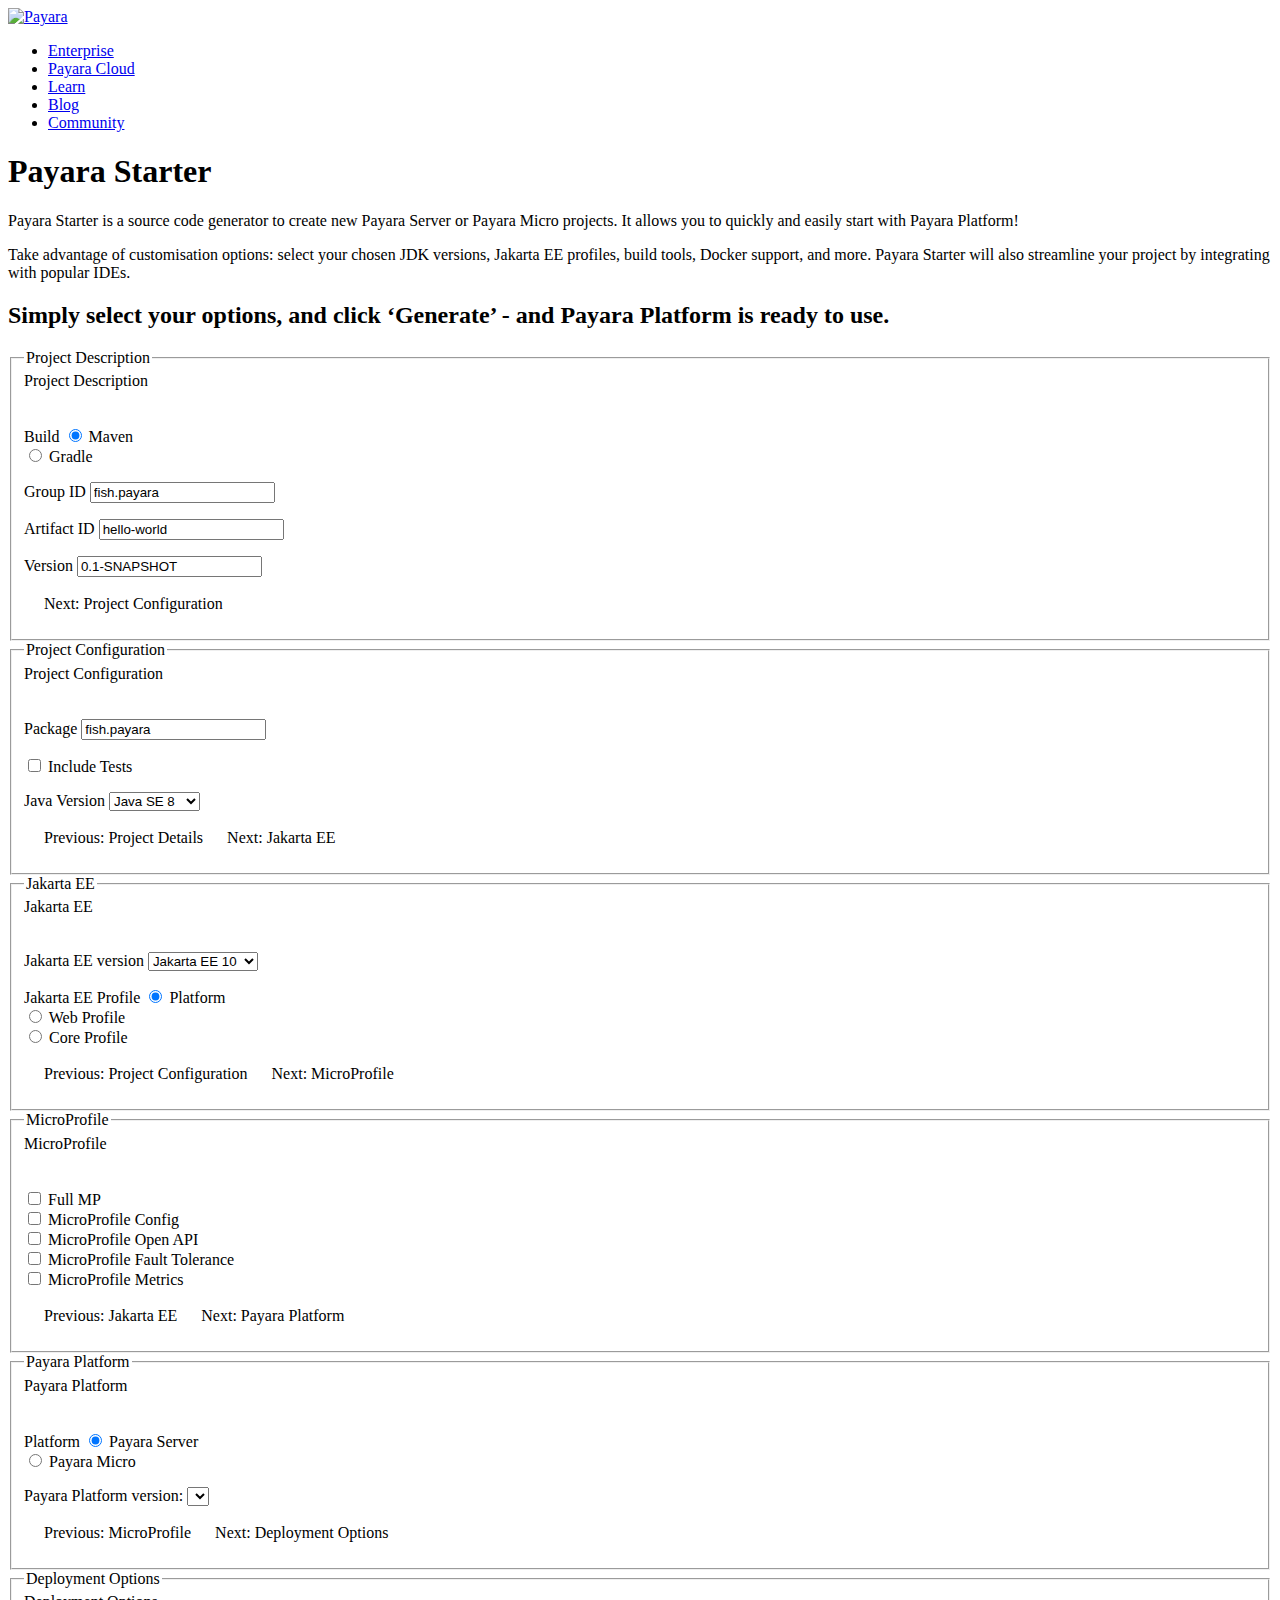
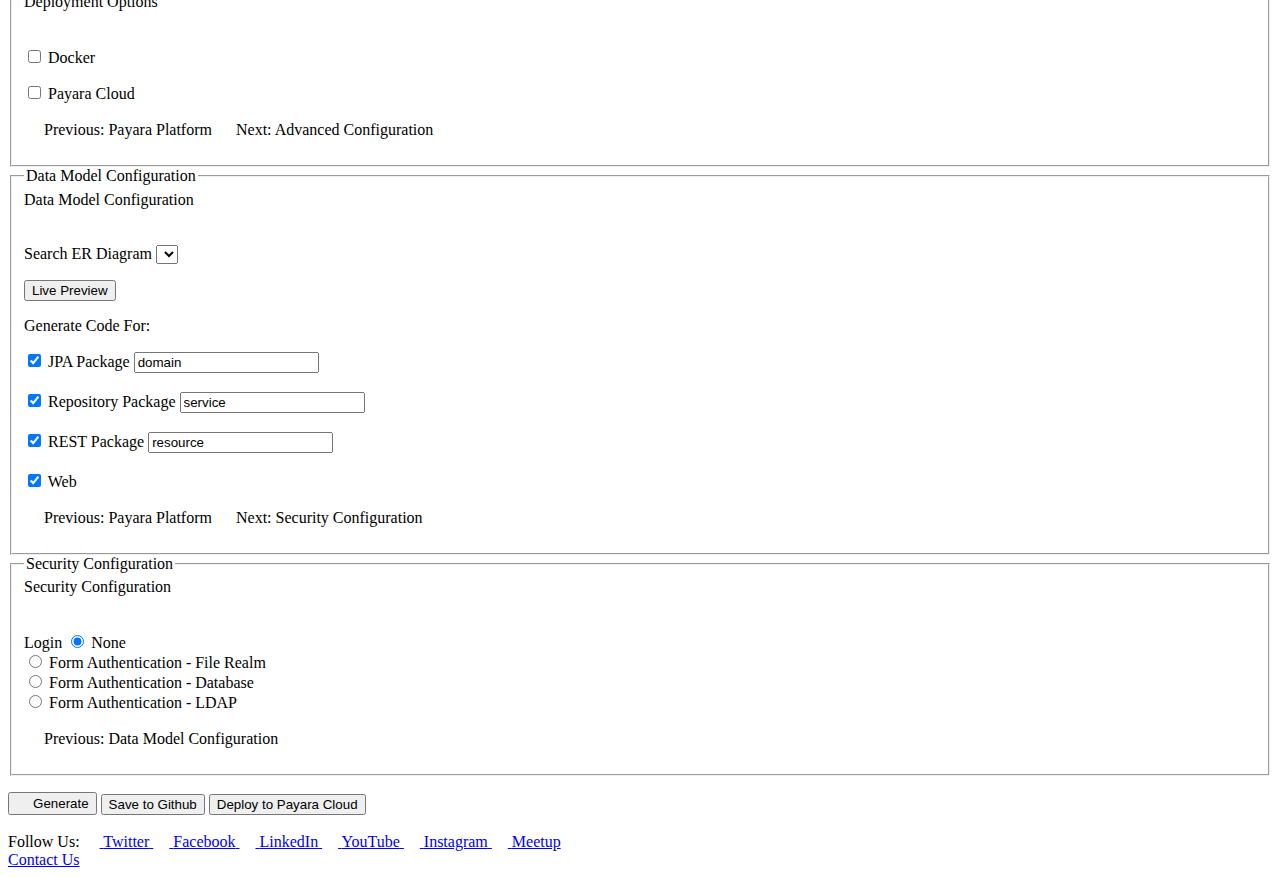
==== starter-ui/src/main/webapp/index.html @ 8e4f12ac "Merge branch 'master' of github.com:payara/ecosystem-starter into dependabot/maven/master/org.apache" ====
<!DOCTYPE html>
<!--
  Copyright (c) 2023 Payara Foundation and/or its affiliates. All rights reserved.
 
  The contents of this file are subject to the terms of either the GNU
  General Public License Version 2 only ("GPL") or the Common Development
  and Distribution License("CDDL") (collectively, the "License").  You
  may not use this file except in compliance with the License.  You can
  obtain a copy of the License at
  https://github.com/payara/Payara/blob/master/LICENSE.txt
  See the License for the specific
  language governing permissions and limitations under the License.
 
  When distributing the software, include this License Header Notice in each
  file and include the License file at glassfish/legal/LICENSE.txt.
 
  GPL Classpath Exception:
  The Payara Foundation designates this particular file as subject to the "Classpath"
  exception as provided by the Payara Foundation in the GPL Version 2 section of the License
  file that accompanied this code.
 
  Modifications:
  If applicable, add the following below the License Header, with the fields
  enclosed by brackets [] replaced by your own identifying information:
  "Portions Copyright [year] [name of copyright owner]"
 
  Contributor(s):
  If you wish your version of this file to be governed by only the CDDL or
  only the GPL Version 2, indicate your decision by adding "[Contributor]
  elects to include this software in this distribution under the [CDDL or GPL
  Version 2] license."  If you don't indicate a single choice of license, a
  recipient has the option to distribute your version of this file under
  either the CDDL, the GPL Version 2 or to extend the choice of license to
  its licensees as provided above.  However, if you add GPL Version 2 code
  and therefore, elected the GPL Version 2 license, then the option applies
  only if the new code is made subject to such option by the copyright
  holder.
-->
<html lang="en" class="no-js">
    <head>
        <meta charset="UTF-8">
        <meta name="viewport" content="width=device-width, initial-scale=1.0">
        <title>Generate Payara Application</title>
        <link rel="icon" href="favicon.ico" sizes="any">
        <link rel="icon" href="favicon.svg" type="image/svg+xml">
        <link rel="apple-touch-icon" href="apple-touch-icon.png">
        <link rel="manifest" href="manifest.webmanifest">
        <link rel="stylesheet" href="ui/css/payara.min.css">
        <link rel="stylesheet" href="ui-starter/styles.css" type="text/css" media="all">
        <link rel="preload" href="ui/fonts/ibm-plex-sans-v2-latin-regular.woff2" as="font">
        <link rel="stylesheet" href="https://cdnjs.cloudflare.com/ajax/libs/codemirror/5.63.1/codemirror.min.css">
        <script src="https://cdnjs.cloudflare.com/ajax/libs/codemirror/5.63.1/codemirror.min.js"></script>
        <script src="https://cdnjs.cloudflare.com/ajax/libs/codemirror/5.63.1/mode/javascript/javascript.min.js"></script>
        <script src="https://cdnjs.cloudflare.com/ajax/libs/codemirror/5.63.1/mode/xml/xml.min.js"></script>
        <script src="https://cdnjs.cloudflare.com/ajax/libs/codemirror/5.63.1/mode/css/css.min.js"></script>
        <script src="https://cdnjs.cloudflare.com/ajax/libs/codemirror/5.63.1/mode/htmlmixed/htmlmixed.min.js"></script>
        <script src="https://cdnjs.cloudflare.com/ajax/libs/codemirror/5.63.1/mode/mermaid/mermaid.min.js"></script>
        <link rel="stylesheet" href="https://cdnjs.cloudflare.com/ajax/libs/bootstrap-icons/1.8.1/font/bootstrap-icons.min.css">
        <script src="https://code.jquery.com/jquery-3.6.0.min.js"></script>
        <script src="//rawgithub.com/indrimuska/jquery-editable-select/master/dist/jquery-editable-select.min.js"></script>
        <link href="//rawgithub.com/indrimuska/jquery-editable-select/master/dist/jquery-editable-select.min.css" rel="stylesheet">
        <!-- Google Tag Manager -->
        <script>(function (w, d, s, l, i) {
                w[l] = w[l] || [];
                w[l].push({'gtm.start':
                            new Date().getTime(), event: 'gtm.js'});
                var f = d.getElementsByTagName(s)[0],
                        j = d.createElement(s), dl = l != 'dataLayer' ? '&l=' + l : '';
                j.async = true;
                j.src =
                        'https://www.googletagmanager.com/gtm.js?id=' + i + dl;
                f.parentNode.insertBefore(j, f);
            })(window, document, 'script', 'dataLayer', 'GTM-MGV5FR6D');</script>
        <!-- End Google Tag Manager -->

    </head>
    <body class="page page--sticky-header theme--light">

        <!-- Google Tag Manager (noscript) -->
        <noscript><iframe src="https://www.googletagmanager.com/ns.html?id=GTM-MGV5FR6D"
                          height="0" width="0" style="display:none;visibility:hidden"></iframe></noscript>
        <!-- End Google Tag Manager (noscript) -->

        <header class="page__header">
            <div class="cards card--no-pad js__main-menu">
                <div class="card--content-width">
                    <a href="/" class="logo">
                        <img src="ui/images/logo.svg" alt="Payara" class="logo__full">
                    </a>
                </div>
                <div class="card--content-width text-align--right">
                    <nav class="menu menu--horizontal">
                        <ul class="menu__group">

                            <li class="menu__item">
                                <a href="https://www.payara.fish/enterprise/" class="menu__content">
                                    <span class="menu__text">Enterprise</span>
                                </a>
                            </li>
                            <li class="menu__item">
                                <a href="https://www.payara.fish/products/payara-cloud/" class="menu__content">
                                    <span class="menu__text">Payara Cloud</span>
                                </a>
                            </li>
                            <li class="menu__item">
                                <a href="https://www.payara.fish/learn/resources/" class="menu__content">
                                    <span class="menu__text">Learn</span>
                                </a>
                            </li>
                            <li class="menu__item">
                                <a href="https://blog.payara.fish/" class="menu__content">
                                    <span class="menu__text">Blog</span>
                                </a>
                            </li>
                            <li class="menu__item">
                                <a href="https://www.payara.fish/about/community/" class="menu__content">
                                    <span class="menu__text">Community</span>
                                </a>
                            </li>
                        </ul>
                    </nav>
                </div>
            </div>
        </header>

        <div class="page__main">
            <main class="page__content">
                <div class="page__content-inner">

                    <div class="hero">
                        <div class="cards--max-width cards--max-width--medium">
                            <div>
                                <div class="cards card--no-pad">
                                    <div>
                                        <h1 class="h1">Payara Starter</h1>
                                        <p>Payara Starter is a source code generator to create new Payara Server or Payara Micro projects. It allows you to quickly and easily start with Payara Platform!</p>
                                        <p>Take advantage of customisation options: select your chosen JDK versions, Jakarta EE profiles, build tools, Docker support, and more. Payara Starter will also streamline your project by integrating with popular IDEs.</p>
                                        <h2>Simply select your options, and click &lsquo;Generate&rsquo; - and Payara Platform is ready to use.</h2>
                                    </div>
                                </div>
                            </div>
                        </div>
                    </div>

                    <div class="cards--max-width cards--max-width--medium">
                        <div>
                            <div class="cards">
                                <div>

                                    <form class="form form-steps form-steps--hide-previous-fields form-steps--clickable-legends" data-step-error="Please correct the errors in this step before moving forward." style="--scroll-margin-top: 1.6rem" id="appForm">

                                        <fieldset class="form-steps__step">
                                            <legend class="visually-hidden form-steps__title">Project Description</legend>
                                            <div class="legend h3 form-steps__title" aria-hidden="true">Project Description</div>
                                            <div class="form-steps__icon">
                                                <svg class="icon" width="1em" height="1em" viewBox="0 0 16 16" aria-hidden="true" focusable="false">
                                                <use href="ui/images/icons.svg#icon-tick" class="icon--tick"></use>
                                                <use href="ui/images/icons.svg#icon-dot" class="icon--dot"></use>
                                                <use href="ui/images/icons.svg#icon-dot_outline" class="icon--dot-outline"></use>
                                                </svg>
                                            </div>
                                            <div class="form-steps__fields">
                                                <div class="form-steps__inner">
                                                    <p class="form__row">
                                                        <span class="form__label">Build</span>
                                                        <input class="form__radbox" type="radio" name="build" id="maven" value="maven" checked>
                                                        <label class="form__radbox-label" for="maven">Maven</label>
                                                        <br>
                                                        <input class="form__radbox" type="radio" name="build" id="gradle" value="gradle">
                                                        <label class="form__radbox-label" for="gradle">Gradle</label>
                                                    </p>
                                                    <p class="form__row">
                                                        <label class="form__label" for="groupId">Group ID</label>
                                                        <input type="text" name="groupId" id="groupId" value="fish.payara" class="form__text">
                                                    </p>
                                                    <p class="form__row">
                                                        <label class="form__label" for="artifactId">Artifact ID</label>
                                                        <input type="text" name="artifactId" id="artifactId" value="hello-world" class="form__text">
                                                    </p>
                                                    <p class="form__row">
                                                        <label class="form__label" for="version">Version</label>
                                                        <input type="text" name="version" id="version" value="0.1-SNAPSHOT" class="form__text">
                                                    </p>
                                                    <p class="form__row form-steps__controls">
                                                        <a class="button button--ghost form__step__button">
                                                            <svg class="icon icon--270deg" width="1em" height="1em" viewBox="0 0 16 16" aria-hidden="true" focusable="false">
                                                            <use href="ui/images/icons.svg#icon-arrow"></use>
                                                            </svg>
                                                            <span class="button__text">Next<span class="visually-hidden">: Project Configuration</span></span>
                                                        </a>
                                                    </p>
                                                </div>
                                            </div>
                                        </fieldset>

                                        <fieldset class="form-steps__step">
                                            <legend class="visually-hidden form-steps__title">Project Configuration</legend>
                                            <div class="legend h3 form-steps__title" aria-hidden="true">Project Configuration</div>
                                            <div class="form-steps__icon">
                                                <svg class="icon" width="1em" height="1em" viewBox="0 0 16 16" aria-hidden="true" focusable="false">
                                                <use href="ui/images/icons.svg#icon-tick" class="icon--tick"></use>
                                                <use href="ui/images/icons.svg#icon-dot" class="icon--dot"></use>
                                                <use href="ui/images/icons.svg#icon-dot_outline" class="icon--dot-outline"></use>
                                                </svg>
                                            </div>
                                            <div class="form-steps__fields">
                                                <div class="form-steps__inner">
                                                    <p class="form__row">
                                                        <label class="form__label" for="package">Package</label>
                                                        <input type="text" name="package" id="package" value="fish.payara" class="form__text">
                                                    </p>
                                                    <p class="form__row">
                                                        <input class="form__radbox" type="checkbox" id="includeTests" name="includeTests" value="true">
                                                        <label class="form__radbox-label" for="includeTests">Include Tests</label>
                                                    </p>
                                                    <p class="form__row">
                                                        <label class="form__label" for="javaVersion">Java Version</label>
                                                        <select class="form__select" name="javaVersion" id="javaVersion"></select>
                                                    </p>
                                                    <p class="form__row form-steps__controls">
                                                        <a class="button button--ghost form__step__button-back">
                                                            <svg class="icon icon--90deg" width="1em" height="1em" viewBox="0 0 16 16" aria-hidden="true" focusable="false">
                                                            <use href="ui/images/icons.svg#icon-arrow"></use>
                                                            </svg>
                                                            <span class="button__text">Previous<span class="visually-hidden">: Project Details</span></span>
                                                        </a>
                                                        <a class="button button--ghost form__step__button">
                                                            <svg class="icon icon--270deg" width="1em" height="1em" viewBox="0 0 16 16" aria-hidden="true" focusable="false">
                                                            <use href="ui/images/icons.svg#icon-arrow"></use>
                                                            </svg>
                                                            <span class="button__text">Next<span class="visually-hidden">: Jakarta EE</span></span>
                                                        </a>
                                                    </p>
                                                </div>
                                            </div>
                                        </fieldset>

                                        <fieldset class="form-steps__step">
                                            <legend class="visually-hidden form-steps__title">Jakarta EE</legend>
                                            <div class="legend h3 form-steps__title" aria-hidden="true">Jakarta EE</div>
                                            <div class="form-steps__icon">
                                                <svg class="icon" width="1em" height="1em" viewBox="0 0 16 16" aria-hidden="true" focusable="false">
                                                <use href="ui/images/icons.svg#icon-tick" class="icon--tick"></use>
                                                <use href="ui/images/icons.svg#icon-dot" class="icon--dot"></use>
                                                <use href="ui/images/icons.svg#icon-dot_outline" class="icon--dot-outline"></use>
                                                </svg>
                                            </div>
                                            <div class="form-steps__fields">
                                                <div class="form-steps__inner">      
                                                    <p class="form__row">
                                                        <label class="form__label" for="jakartaEEVersion">Jakarta EE version</label>
                                                        <select class="form__select" name="jakartaEEVersion" id="jakartaEEVersion">
                                                        </select>
                                                    </p>
                                                    <p class="form__row">
                                                        <span class="form__label">Jakarta EE Profile</span>
                                                        <input class="form__radbox" type="radio" name="profile" id="full" value="full" checked>
                                                        <label class="form__radbox-label" for="full">Platform</label>
                                                        <br>
                                                        <input class="form__radbox" type="radio" name="profile" id="web" value="web">
                                                        <label class="form__radbox-label" for="web">Web Profile</label>
                                                        <br>
                                                        <input class="form__radbox" type="radio" name="profile" id="core" value="core">
                                                        <label class="form__radbox-label" for="core">Core Profile</label>
                                                    </p>
                                                    <p class="form__row form-steps__controls">
                                                        <a class="button button--ghost form__step__button-back">
                                                            <svg class="icon icon--90deg" width="1em" height="1em" viewBox="0 0 16 16" aria-hidden="true" focusable="false">
                                                            <use href="ui/images/icons.svg#icon-arrow"></use>
                                                            </svg>
                                                            <span class="button__text">Previous<span class="visually-hidden">: Project Configuration</span></span>
                                                        </a>
                                                        <a class="button button--ghost form__step__button">
                                                            <svg class="icon icon--270deg" width="1em" height="1em" viewBox="0 0 16 16" aria-hidden="true" focusable="false">
                                                            <use href="ui/images/icons.svg#icon-arrow"></use>
                                                            </svg>
                                                            <span class="button__text">Next<span class="visually-hidden">: MicroProfile</span></span>
                                                        </a>
                                                    </p>
                                                </div>
                                            </div>
                                        </fieldset>

                                        <fieldset class="form-steps__step">
                                            <legend class="visually-hidden form-steps__title">MicroProfile</legend>
                                            <div class="legend h3 form-steps__title" aria-hidden="true">MicroProfile</div>
                                            <div class="form-steps__icon">
                                                <svg class="icon" width="1em" height="1em" viewBox="0 0 16 16" aria-hidden="true" focusable="false">
                                                <use href="ui/images/icons.svg#icon-tick" class="icon--tick"></use>
                                                <use href="ui/images/icons.svg#icon-dot" class="icon--dot"></use>
                                                <use href="ui/images/icons.svg#icon-dot_outline" class="icon--dot-outline"></use>
                                                </svg>
                                            </div>
                                            <div class="form-steps__fields">
                                                <div class="form-steps__inner"> 
                                                    <p class="form__row">
                                                        <input class="form__radbox" type="checkbox" id="selectAllMP" name="selectAllMP" value="false">
                                                        <label class="form__radbox-label" for="selectAllMP">Full MP</label>
                                                        <br>
                                                        <input class="form__radbox" type="checkbox" id="mpConfig" name="mpConfig" value="false">
                                                        <label class="form__radbox-label" for="mpConfig">MicroProfile Config</label>
                                                        <br>
                                                        <input class="form__radbox" type="checkbox" id="mpOpenAPI" name="mpOpenAPI" value="false">
                                                        <label class="form__radbox-label" for="mpOpenAPI">MicroProfile Open API</label>
                                                        <br>
                                                        <input class="form__radbox" type="checkbox" id="mpFaultTolerance" name="mpFaultTolerance" value="false">
                                                        <label class="form__radbox-label" for="mpFaultTolerance">MicroProfile Fault Tolerance</label>
                                                        <br>
                                                        <input class="form__radbox" type="checkbox" id="mpMetrics" name="mpMetrics" value="false">
                                                        <label class="form__radbox-label" for="mpMetrics">MicroProfile Metrics</label>
                                                    </p>
                                                    <p class="form__row form-steps__controls">
                                                        <a class="button button--ghost form__step__button-back">
                                                            <svg class="icon icon--90deg" width="1em" height="1em" viewBox="0 0 16 16" aria-hidden="true" focusable="false">
                                                            <use href="ui/images/icons.svg#icon-arrow"></use>
                                                            </svg>
                                                            <span class="button__text">Previous<span class="visually-hidden">: Jakarta EE</span></span>
                                                        </a>
                                                        <a class="button button--ghost form__step__button">
                                                            <svg class="icon icon--270deg" width="1em" height="1em" viewBox="0 0 16 16" aria-hidden="true" focusable="false">
                                                            <use href="ui/images/icons.svg#icon-arrow"></use>
                                                            </svg>
                                                            <span class="button__text">Next<span class="visually-hidden">: Payara Platform</span></span>
                                                        </a>
                                                    </p>
                                                </div>
                                            </div>
                                        </fieldset>

                                        <fieldset class="form-steps__step">
                                            <legend class="visually-hidden form-steps__title">Payara Platform</legend>
                                            <div class="legend h3 form-steps__title" aria-hidden="true">Payara Platform</div>
                                            <div class="form-steps__icon">
                                                <svg class="icon" width="1em" height="1em" viewBox="0 0 16 16" aria-hidden="true" focusable="false">
                                                <use href="ui/images/icons.svg#icon-tick" class="icon--tick"></use>
                                                <use href="ui/images/icons.svg#icon-dot" class="icon--dot"></use>
                                                <use href="ui/images/icons.svg#icon-dot_outline" class="icon--dot-outline"></use>
                                                </svg>
                                            </div>
                                            <div class="form-steps__fields">
                                                <div class="form-steps__inner">
                                                    <p class="form__row">
                                                        <span class="form__label">Platform</span>
                                                        <input class="form__radbox" type="radio" name="platform" id="server" value="server" checked>
                                                        <label class="form__radbox-label" for="server">Payara Server</label>
                                                        <br>
                                                        <input class="form__radbox" type="radio" name="platform" id="micro" value="micro">
                                                        <label class="form__radbox-label" for="micro">Payara Micro</label>
                                                    </p>
                                                    <p class="form__row">
                                                        <label class="form__label" for="payaraVersion">Payara Platform version:</label>
                                                        <select class="form__select" name="payaraVersion" id="payaraVersion"></select>
                                                    </p>
                                                    <p class="form__row form-steps__controls">
                                                        <a class="button button--ghost form__step__button-back">
                                                            <svg class="icon icon--90deg" width="1em" height="1em" viewBox="0 0 16 16" aria-hidden="true" focusable="false">
                                                            <use href="ui/images/icons.svg#icon-arrow"></use>
                                                            </svg>
                                                            <span class="button__text">Previous<span class="visually-hidden">: MicroProfile</span></span>
                                                        </a>
                                                        <a class="button button--ghost form__step__button">
                                                            <svg class="icon icon--270deg" width="1em" height="1em" viewBox="0 0 16 16" aria-hidden="true" focusable="false">
                                                            <use href="ui/images/icons.svg#icon-arrow"></use>
                                                            </svg>
                                                            <span class="button__text">Next<span class="visually-hidden">: Deployment Options</span></span>
                                                        </a>
                                                    </p>
                                                </div>
                                            </div>
                                        </fieldset>

                                        <fieldset class="form-steps__step">
                                            <legend class="visually-hidden form-steps__title">Deployment Options</legend>
                                            <div class="legend h3 form-steps__title" aria-hidden="true">Deployment Options</div>
                                            <div class="form-steps__icon">
                                                <svg class="icon" width="1em" height="1em" viewBox="0 0 16 16" aria-hidden="true" focusable="false">
                                                <use href="ui/images/icons.svg#icon-tick" class="icon--tick"></use>
                                                <use href="ui/images/icons.svg#icon-dot" class="icon--dot"></use>
                                                <use href="ui/images/icons.svg#icon-dot_outline" class="icon--dot-outline"></use>
                                                </svg>
                                            </div>
                                            <div class="form-steps__fields">
                                                <div class="form-steps__inner">
                                                    <p class="form__row">
                                                        <input class="form__radbox" type="checkbox" id="docker" name="docker" value="false">
                                                        <label class="form__radbox-label" for="docker">Docker</label>
                                                    </p>
                                                    <p class="form__row">
                                                        <input class="form__radbox" type="checkbox" id="cloud" name="cloud" value="false">
                                                        <label class="form__radbox-label" for="cloud">Payara Cloud</label>
                                                    </p>
                                                    <p class="form__row form-steps__controls">
                                                        <a class="button button--ghost form__step__button-back">
                                                            <svg class="icon icon--90deg" width="1em" height="1em" viewBox="0 0 16 16" aria-hidden="true" focusable="false">
                                                            <use href="ui/images/icons.svg#icon-arrow"></use>
                                                            </svg>
                                                            <span class="button__text">Previous<span class="visually-hidden">: Payara Platform</span></span>
                                                        </a>
                                                        <a class="button button--ghost form__step__button">
                                                            <svg class="icon icon--270deg" width="1em" height="1em" viewBox="0 0 16 16" aria-hidden="true" focusable="false">
                                                            <use href="ui/images/icons.svg#icon-arrow"></use>
                                                            </svg>
                                                            <span class="button__text">Next<span class="visually-hidden">: Advanced Configuration</span></span>
                                                        </a>
                                                    </p>
                                                </div>
                                            </div>
                                        </fieldset>

                                        <fieldset class="form-steps__step">
                                            <legend class="visually-hidden form-steps__title">Data Model Configuration</legend>
                                            <div class="legend h3 form-steps__title" aria-hidden="true">Data Model Configuration</div>
                                            <div class="form-steps__icon">
                                                <svg class="icon" width="1em" height="1em" viewBox="0 0 16 16" aria-hidden="true" focusable="false">
                                                <use href="ui/images/icons.svg#icon-tick" class="icon--tick"></use>
                                                <use href="ui/images/icons.svg#icon-dot" class="icon--dot"></use>
                                                <use href="ui/images/icons.svg#icon-dot_outline" class="icon--dot-outline"></use>
                                                </svg>
                                            </div>
                                            <div class="form-steps__fields">
                                                <div class="form-steps__inner">
                                                    <p class="form__row">
                                                        <label class="form__label" for="mermaidErDiagramList">Search ER Diagram</label>
                                                        <select name="mermaidErDiagramList" id="mermaidErDiagramList" class="form__select" ></select>
                                                        <textarea id="erDiagram" name="erDiagram" hidden> </textarea>
                                                    </p>
                                                    <p class="form__row">
                                                        <button type="button" class="button button--ghost" onclick="openMermaidPreview()">
                                                            <span class="button__text">Live Preview</span>
                                                        </button>
                                                    </p>
                                                    <p class="form__row">
                                                        <span class="form__label">Generate Code For:</span>

                                                        <!-- JPA Checkbox and Textfield -->
                                                    <div>
                                                        <input class="form__radbox" type="checkbox" id="generateJpa" name="generateJpa" value="true" checked>
                                                        <label class="form__radbox-label" for="generateJpa">JPA</label>

                                                        <label class="form__label" for="jpaSubpackage">Package</label>
                                                        <input class="form__textfield" type="text" id="jpaSubpackage" name="jpaSubpackage" value="domain" placeholder="Subpackage for JPA">
                                                    </div>
                                                    </br>
                                                    <!-- Repository Checkbox and Textfield -->
                                                    <div>
                                                        <input class="form__radbox" type="checkbox" id="generateRepository" name="generateRepository" value="true" checked>
                                                        <label class="form__radbox-label" for="generateRepository">Repository</label>

                                                        <label class="form__label" for="repositorySubpackage">Package</label>
                                                        <input class="form__textfield" type="text" id="repositorySubpackage" name="repositorySubpackage" value="service" placeholder="Subpackage for Repository">
                                                    </div>
                                                    </br>
                                                    <!-- REST Checkbox and Textfield -->
                                                    <div>
                                                        <input class="form__radbox" type="checkbox" id="generateRest" name="generateRest" value="true" checked>
                                                        <label class="form__radbox-label" for="generateRest">REST</label>

                                                        <label class="form__label" for="restSubpackage">Package</label>
                                                        <input class="form__textfield" type="text" id="restSubpackage" name="restSubpackage" value="resource" placeholder="Subpackage for REST">
                                                    </div>
                                                    </br>
                                                    <!-- HTML Checkbox -->
                                                    <div>
                                                        <input class="form__radbox" type="checkbox" id="generateWeb" name="generateWeb" value="true" checked>
                                                        <label class="form__radbox-label" for="generateWeb">Web</label>
                                                    </div>
                                                    </p>

                                                    <p class="form__row form-steps__controls">
                                                        <a class="button button--ghost form__step__button-back">
                                                            <svg class="icon icon--90deg" width="1em" height="1em" viewBox="0 0 16 16" aria-hidden="true" focusable="false">
                                                            <use href="ui/images/icons.svg#icon-arrow"></use>
                                                            </svg>
                                                            <span class="button__text">Previous<span class="visually-hidden">: Payara Platform</span></span>
                                                        </a>
                                                        <a class="button button--ghost form__step__button">
                                                            <svg class="icon icon--270deg" width="1em" height="1em" viewBox="0 0 16 16" aria-hidden="true" focusable="false">
                                                            <use href="ui/images/icons.svg#icon-arrow"></use>
                                                            </svg>
                                                            <span class="button__text">Next<span class="visually-hidden">: Security Configuration</span></span>
                                                        </a>
                                                    </p>
                                                </div>
                                            </div>
                                        </fieldset>

                                        <fieldset class="form-steps__step">
                                            <legend class="visually-hidden form-steps__title">Security Configuration</legend>
                                            <div class="legend h3 form-steps__title" aria-hidden="true">Security Configuration</div>
                                            <div class="form-steps__icon">
                                                <svg class="icon" width="1em" height="1em" viewBox="0 0 16 16" aria-hidden="true" focusable="false">
                                                <use href="ui/images/icons.svg#icon-tick"></use>
                                                <use href="ui/images/icons.svg#icon-dot" class="icon--dot"></use>
                                                <use href="ui/images/icons.svg#icon-dot_outline" class="icon--dot-outline"></use>
                                                </svg>
                                            </div>
                                            <div class="form-steps__fields">
                                                <div class="form-steps__inner">
                                                    <p class="form__row">
                                                        <span class="form__label">Login</span>
                                                        <input class="form__radbox" type="radio" name="auth" id="noneAuth" value="none" checked>
                                                        <label class="form__radbox-label" for="noneAuth">None</label>
                                                        <br>
                                                        <input class="form__radbox" type="radio" name="auth" id="formAuthFileRealm" value="formAuthFileRealm">
                                                        <label class="form__radbox-label" for="formAuthFileRealm">Form Authentication - File Realm</label>
                                                        <br>
                                                        <input class="form__radbox" type="radio" name="auth" id="formAuthDB" value="formAuthDB">
                                                        <label class="form__radbox-label" for="formAuthDB">Form Authentication - Database</label>
                                                        <br>
                                                        <input class="form__radbox" type="radio" name="auth" id="formAuthLDAP" value="formAuthLDAP">
                                                        <label class="form__radbox-label" for="formAuthLDAP">Form Authentication - LDAP</label>
                                                    </p>
                                                    <p class="form__row form-steps__controls">
                                                        <a class="button button--ghost form__step__button-back">
                                                            <svg class="icon icon--90deg" width="1em" height="1em" viewBox="0 0 16 16" aria-hidden="true" focusable="false">
                                                            <use href="ui/images/icons.svg#icon-arrow"></use>
                                                            </svg>
                                                            <span class="button__text">Previous<span class="visually-hidden">: Data Model Configuration</span></span>
                                                        </a>
                                                    </p>
                                                </div>
                                            </div>
                                        </fieldset>

                                        <p class="form__row form__row--footer">
                                            <span class="form__progress" id="loadingBar" style="display: none; color: grey;">
                                                Your request is in the queue. Please wait a moment while we process it.
                                                <span class="loader loader--line" >
                                                    <span class="loader__fish"></span>
                                                </span>
                                            </span>
                                            <span>
                                                <button type="submit" class="button">
                                                    <svg class="icon" width="1em" height="1em" viewBox="0 0 16 16" aria-hidden="true" focusable="false">
                                                    <use href="ui/images/icons.svg#icon-download"></use>
                                                    </svg>
                                                    <span class="button__text">Generate</span>
                                                </button>
                                            </span>
                                            <span>
                                                <button type="submit" class="button">
                                                    <i class="bi bi-github"></i>
                                                    <span class="button__text">Save to Github</span>
                                                </button>
                                            </span>
                                            <span>
                                                <button type="submit" class="button">
                                                    <i class="bi bi-cloud"></i>
                                                    <span class="button__text">Deploy to Payara Cloud</span>
                                                </button>
                                            </span>
                                        </p>

                                    </form>
                                </div>
                            </div>
                        </div>
                    </div>

                </div>
            </main>
        </div>

        <footer class="page__footer">
            <div class="cards card--no-pad">
                <div class="text-align--left">
                    <theme-switch settings='[{"v_align": "up", "display_label": "false"}]'></theme-switch>
                </div>
                <div class="card--content-width buttons--light text-align--right"> 
                    <span>Follow Us: </span>
                    <a href="https://twitter.com/Payara_Fish" class="button button--ghost">
                        <svg class="icon" width="1em" height="1em" viewBox="0 0 16 16" aria-hidden="true" focusable="false">
                        <use href="ui/images/icons.svg#icon-twitter"></use>
                        </svg>
                        <span class="visually-hidden">Twitter</span>
                    </a>
                    <a href="https://www.facebook.com/PayaraFish" class="button button--ghost">
                        <svg class="icon" width="1em" height="1em" viewBox="0 0 16 16" aria-hidden="true" focusable="false">
                        <use href="ui/images/icons.svg#icon-facebook"></use>
                        </svg>
                        <span class="visually-hidden">Facebook</span>
                    </a>
                    <a href="https://www.linkedin.com/company/payara" class="button button--ghost">
                        <svg class="icon" width="1em" height="1em" viewBox="0 0 16 16" aria-hidden="true" focusable="false">
                        <use href="ui/images/icons.svg#icon-linkedin"></use>
                        </svg>
                        <span class="visually-hidden">LinkedIn</span>
                    </a>
                    <a href="https://www.youtube.com/user/payarafish" class="button button--ghost">
                        <svg class="icon" width="1em" height="1em" viewBox="0 0 16 16" aria-hidden="true" focusable="false">
                        <use href="ui/images/icons.svg#icon-youtube"></use>
                        </svg>
                        <span class="visually-hidden">YouTube</span>
                    </a>
                    <a href="https://www.instagram.com/payaraculture" class="button button--ghost">
                        <svg class="icon" width="1em" height="1em" viewBox="0 0 16 16" aria-hidden="true" focusable="false">
                        <use href="ui/images/icons.svg#icon-instagram"></use>
                        </svg>
                        <span class="visually-hidden">Instagram</span>
                    </a>
                    <a href="https://www.meetup.com/payara-global-meetup/" class="button button--ghost">
                        <svg class="icon" width="1em" height="1em" viewBox="0 0 16 16" aria-hidden="true" focusable="false">
                        <use href="ui/images/icons.svg#icon-meetup"></use>
                        </svg>
                        <span class="visually-hidden">Meetup</span>
                    </a>
                </div>
                <div class="card--content-width">
                    <a href="https://www.payara.fish/about/contact-us/" class="button">
                        <span class="button__text">Contact Us</span>
                    </a>
                </div>
            </div>
        </footer>
        <!-- HTML structure for the modal dialog -->
        <div id="previewModal" class="modal">
            <div class="modal-content">
                <div class="half">
                    <div class="inline-elements">
                        <h2>Source</h2>
                        <select name="mermaidErDiagramListPreview" id="mermaidErDiagramListPreview" class="form__select"></select>
                    </div>  <textarea id="sourceCode"></textarea>
                    <div id="graphDiv"></div>
                </div>
                <div class="half">
                    <div class="inline-elements">
                        <h2 id="headerAI"  style="white-space: nowrap;">Live Preview</h2>
                        <button type="button" class="button button--ghost" id="enlargeERDiagram">+</button>
                        <button type="button" class="button button--ghost" id="shrinkERDiagram">-</button>
                        <span class="form__progress loader loader--line" id="loadingBarAI" style="display: none;">
                            <span class="loader__fish"></span>
                        </span>
                    </div> 
                    <div id="livePreview" class="livePreview"></div>
                </div>
                <span class="close">&times;</span>
            </div>
        </div>

        <!-- CSS for styling the modal dialog -->
        <style>
            .modal {
                display: none;
                position: fixed;
                z-index: 10;
                left: 0;
                top: 0;
                width: 98%;
                height: 98%;
                overflow: auto;
                background-color: rgba(0, 0, 0, 0.5);
                margin-top: 1%;
                margin-left: 1%;
            }

            .modal-content {
                display: flex;
                flex-direction: row;
                background-color: #fefefe;
                margin: auto;
                padding: 10px;
                border: 1px solid #888;
                width: 99%;
                height: 99%;
            }

            .half {
                width: 50%;
                padding: 10px;
            }

            .close {
                color: #aaa;
                float: right;
                font-size: 28px;
                font-weight: bold;
            }

            .close:hover,
            .close:focus {
                color: black;
                text-decoration: none;
                cursor: pointer;
            }

            #livePreview {
                border: 1px solid #ccc;
                height: 90%;
            }

            #sourceCode {
                border: 1px solid #ccc;
                height: 90%;
                overflow-y: scroll;
                width: 100%;
            }

            .inline-elements {
                display: flex;
                align-items: center;
                margin-bottom: 10px;
            }

            .inline-elements h2 {
                margin: 0;
                margin-right: 10px;
            }

            .inline-elements select {
                margin: 0;
            }

            .CodeMirror {
                height: 90%;
                font-size: small;
                border: 1px solid #ccc;
                margin-top: 15px;
            }

            .livePreview svg {
                height: inherit;
            }

            .CodeMirror .cm-comment {
                color: #ff0000; /* Change this to your desired color */
            }
        </style>
        <script type="module">
//        https://chatgpt.com/share/99102a26-a8ac-45c5-8d5b-76fc118cd602
            const erDiagrams = [
                'Auction Management System',
                'Customer Relationship Management',
                'Employee Management',
                'Energy Management System',
                'Event Management',
                'Flight Reservation System',
                'Healthcare System',
                'Insurance Claim Management System',
                'Inventory System',
                'Laboratory Information Management System',
                'Law Firm Management System',
                'Legal Case Management System',
                'Library Management System',
                'Membership Management System',
                'Music Streaming Platform',
                'Product Catalog',
                'Property Management System',
                'Recruitment Management System',
                'Sales Tracking',
                'School Management',
                'Video Streaming Platform',
                'Waste Management System'
            ];

            var erDiagramContent = {};
            var editor;
            var erDiagram;


            // register button press event for button id enlargeERDiagram

            document.getElementById('enlargeERDiagram').addEventListener('click', enlargeERDiagram);
            document.getElementById('shrinkERDiagram').addEventListener('click', shrinkERDiagram);


            async function enlargeERDiagram() {
                showAILoadingBar();
                debugger;
                const selectedDiagramId = document.getElementById('mermaidErDiagramListPreview').value.trim();
                const encodedDiagramId = encodeURIComponent(selectedDiagramId);
                const erDiagramData = encodeURIComponent(editor.getValue());

                try {
                    const response = await fetch(`resources/er-diagram/enlarge?name=${encodedDiagramId}`, {
                        method: 'POST',
                        headers: {
                            'Content-Type': 'text/plain' // Set the content type to plain text
                        },
                        body: erDiagramData // Pass the diagram data as the body of the request
                    });
                    hideAILoadingBar();

                    if (!response.ok) {
                        throw new Error('Network response was not ok');
                    }

                    var content = await response.text();
                    content = content.replace(/```mermaid|```/g, '').trim();

                    erDiagramContent[selectedDiagramId] = content;
                    if (content) {
                        editor.setValue(content);
                    }
                } catch (error) {
                    hideAILoadingBar();
                    console.error('Error fetching custom diagram:', error);
                    // Optionally handle the error, e.g., show a message to the user
                }

            }
            async function shrinkERDiagram() {
                showAILoadingBar();
                debugger;
                const selectedDiagramId = document.getElementById('mermaidErDiagramListPreview').value.trim();
                const encodedDiagramId = encodeURIComponent(selectedDiagramId);
                const erDiagramData = encodeURIComponent(editor.getValue());

                try {
                    const response = await fetch(`resources/er-diagram/shrink?name=${encodedDiagramId}`, {
                        method: 'POST',
                        headers: {
                            'Content-Type': 'text/plain' // Set the content type to plain text
                        },
                        body: erDiagramData // Pass the diagram data as the body of the request
                    });
                    hideAILoadingBar();

                    if (!response.ok) {
                        throw new Error('Network response was not ok');
                    }

                    var content = await response.text();
                    content = content.replace(/```mermaid|```/g, '').trim();

                    erDiagramContent[selectedDiagramId] = content;
                    if (content) {
                        editor.setValue(content);
                    }
                } catch (error) {
                    hideAILoadingBar();
                    console.error('Error fetching custom diagram:', error);
                    // Optionally handle the error, e.g., show a message to the user
                }
            }
            // Function to fetch ER diagram content from the server
            function fetchErDiagramContent(diagramId) {
                showAILoadingBar();
                return fetch(`erDiagram/${diagramId}.mmd`)
                        .then(response => {
                            hideAILoadingBar();
                            if (!response.ok) {
                                throw new Error('Network response was not ok');
                            }
                            return response.text(); // This line fetches the text content
                        })
                        .catch(error => {
                            hideAILoadingBar();
                            console.error('Error fetching diagram:', error);
                            return null;
                        });
            }

            // Function to populate the select elements with ER diagrams
            async function populateErDiagrams() {
                const previewSelect = document.getElementById('mermaidErDiagramListPreview');
                const erDiagramSelect = document.getElementById('mermaidErDiagramList');
                const erDiagram = document.getElementById('erDiagram');

                previewSelect.addEventListener('change', function () {
                    erDiagramSelect.value = this.value;
                });
                erDiagramSelect.addEventListener('change', function () {
                    previewSelect.value = this.value;
                });
                $('#mermaidErDiagramList').change(async function () {
                    const selectedDiagramId = $(this).val();
                    const selectedDiagramContent = erDiagramContent[selectedDiagramId];
                    if (!selectedDiagramContent) {
                        const content = await fetchErDiagramContent(selectedDiagramId);
                        if (content) {
                            erDiagramContent[selectedDiagramId] = content;
                        }
                    }
                    editor.setValue(erDiagramContent[selectedDiagramId]);
                    erDiagram.innerHTML = erDiagramContent[selectedDiagramId];
                });


                // Clear existing options
                previewSelect.innerHTML = '';
                erDiagramSelect.innerHTML = '';
                const option = document.createElement('option');
                previewSelect.appendChild(option);
                erDiagramSelect.appendChild(option.cloneNode(true));
                for (const diagram of erDiagrams) {
                    const option = document.createElement('option');
                    option.value = diagram;
                    option.textContent = diagram;
                    previewSelect.appendChild(option);
                    erDiagramSelect.appendChild(option.cloneNode(true));
                }

                $('#mermaidErDiagramListPreview').on('keypress', async function (e) {
                    if (e.key === 'Enter') {
                        debugger;
                        const selectedDiagramId = document.getElementById('mermaidErDiagramListPreview').value.trim();
                        if (erDiagrams.includes(selectedDiagramId)) {
                            if (!erDiagramContent[selectedDiagramId]) {
                                const content = await fetchErDiagramContent(selectedDiagramId);
                                if (content) {
                                    erDiagramContent[selectedDiagramId] = content;
                                }
                            }
                            editor.setValue(erDiagramContent[selectedDiagramId]);
                            erDiagram.innerHTML = erDiagramContent[selectedDiagramId];

                        } else {
                            const content = await fetchCustomErDiagramContent(selectedDiagramId);
                            erDiagramContent[selectedDiagramId] = content;
                            prependOptionToMermaidErDiagramList(selectedDiagramId);
                            if (content) {
                                editor.setValue(content);
                                erDiagram.innerHTML = content;
                            }
                        }
                    }
                });

                function prependOptionToMermaidErDiagramList(val) {
                    var selectElement = document.getElementById('mermaidErDiagramList');
                    var newOption = document.createElement('option');
                    newOption.value = val;
                    newOption.text = val;
                    if (selectElement.children.length > 1) {
                        selectElement.insertBefore(newOption, selectElement.children[1]);
                    } else {
                        selectElement.appendChild(newOption);
                    }
                    newOption.selected = true;
                }
                function fetchCustomErDiagramContent(customDiagram) {
                    showAILoadingBar();
                    const encodedDiagram = encodeURIComponent(customDiagram);
                    return fetch(`resources/er-diagram/generate?request=${encodedDiagram}`)
                            .then(response => {
                                hideAILoadingBar();
                                if (!response.ok) {
                                    throw new Error('Network response was not ok');
                                }
                                return response.text();
                            })
                            .catch(error => {
                                hideAILoadingBar();
                                console.error('Error fetching custom diagram:', error);
                                return null;
                            });
                }
                $('#mermaidErDiagramListPreview')
                        .editableSelect()
                        .on('select.editable-select', async function (e, li) {
                            const selectedDiagramId = li[0].getAttribute("value");
                            const selectedDiagramContent = erDiagramContent[selectedDiagramId];
                            if (!selectedDiagramContent) {
                                const content = await fetchErDiagramContent(selectedDiagramId);
                                if (content) {
                                    erDiagramContent[selectedDiagramId] = content;
                                }
                            }
                            editor.setValue(erDiagramContent[selectedDiagramId]);
                            erDiagram.innerHTML = erDiagramContent[selectedDiagramId];


                            const selectElement = document.getElementById('mermaidErDiagramList');
                            for (let i = 0; i < selectElement.options.length; i++) {
                                if (selectElement.options[i].value === selectedDiagramId) {
                                    selectElement.options[i].selected = true;
                                    break;
                                }
                            }
                        });
            }

            document.addEventListener('DOMContentLoaded', populateErDiagrams);


            import mermaid from 'https://cdn.jsdelivr.net/npm/mermaid@10/dist/mermaid.esm.min.mjs';

            function updateMermaidDiagram() {
                console.info('Updating diagram with new content.'); // Debug log for updating diagram
                debugger;
                erDiagram = editor.getValue();
                mermaid.render('graphDiv', erDiagram).then(({ svg, bindFunctions }) => {
                    var element = document.querySelector('#graphDiv');
                    document.querySelector('div.livePreview').innerHTML = svg;
                    bindFunctions?.(element);
                });
            }

            debugger;
            editor = CodeMirror.fromTextArea(document.getElementById("sourceCode"), {
                lineNumbers: true,
                mode: "mermaid",
                theme: "default"
            });
            editor.on("change", updateMermaidDiagram);

            // Function to close the modal
            function closeModal() {
                document.getElementById("previewModal").style.display = "none";
                debugger;
                erDiagram.innerHTML = editor.getValue();
            }
            // Get the modal
            var modal = document.getElementById("previewModal");

            // Get the <span> element that closes the modal
            var span = document.getElementsByClassName("close")[0];

            // When the user clicks the button, open the modal 
            // You need to call this function when the user wants to preview the Mermaid diagram
            function openModal() {
                modal.style.display = "block";
            }
            // When the user clicks on <span> (x), close the modal
            span.onclick = function () {
                modal.style.display = "none";
                erDiagram.innerHTML = editor.getValue();
            };
            // When the user clicks anywhere outside of the modal, close it
            window.onclick = function (event) {
                if (event.target == modal) {
                    modal.style.display = "none";
                    erDiagram.innerHTML = editor.getValue();
                }
            };

        </script>
        <script>
            // Function to open the modal and populate live preview and source code
            function openMermaidPreview() {
                document.getElementById("previewModal").style.display = "block";
            }

        </script>

        <script src="assets/main.js"></script>
        <script src="ui/js/interface.min.js"></script>
        <script>
            menu_wrap.init();
            form_steps.init();
        </script>

        <script>
            function handleCheckboxDependencies() {
                const jpaCheckbox = document.getElementById('generateJpa');
                const repositoryCheckbox = document.getElementById('generateRepository');
                const restCheckbox = document.getElementById('generateRest');
                const htmlCheckbox = document.getElementById('generateWeb');

                repositoryCheckbox.addEventListener('change', function () {
                    if (repositoryCheckbox.checked) {
                        jpaCheckbox.checked = true;
                    }
                });

                restCheckbox.addEventListener('change', function () {
                    if (restCheckbox.checked) {
                        jpaCheckbox.checked = true;
                        repositoryCheckbox.checked = true;
                    }
                });

                htmlCheckbox.addEventListener('change', function () {
                    if (htmlCheckbox.checked) {
                        jpaCheckbox.checked = true;
                        repositoryCheckbox.checked = true;
                        restCheckbox.checked = true;
                    }
                });

                jpaCheckbox.addEventListener('change', function () {
                    if (!jpaCheckbox.checked) {
                        repositoryCheckbox.checked = false;
                        restCheckbox.checked = false;
                        htmlCheckbox.checked = false;
                    }
                });

                repositoryCheckbox.addEventListener('change', function () {
                    if (!repositoryCheckbox.checked) {
                        restCheckbox.checked = false;
                        htmlCheckbox.checked = false;
                    }
                });

                restCheckbox.addEventListener('change', function () {
                    if (!restCheckbox.checked) {
                        htmlCheckbox.checked = false;
                    }
                });
            }

            document.addEventListener('DOMContentLoaded', handleCheckboxDependencies);
        </script>

        <script>

            function showAILoadingBar() {
                document.getElementById('loadingBarAI').style.display = 'block';
                document.getElementById('headerAI').innerHTML = 'Loading Preview';
            }

            function hideAILoadingBar() {
                document.getElementById('loadingBarAI').style.display = 'none';
                document.getElementById('headerAI').innerHTML = 'Live Preview';
            }
        </script>
    </body>
</html>
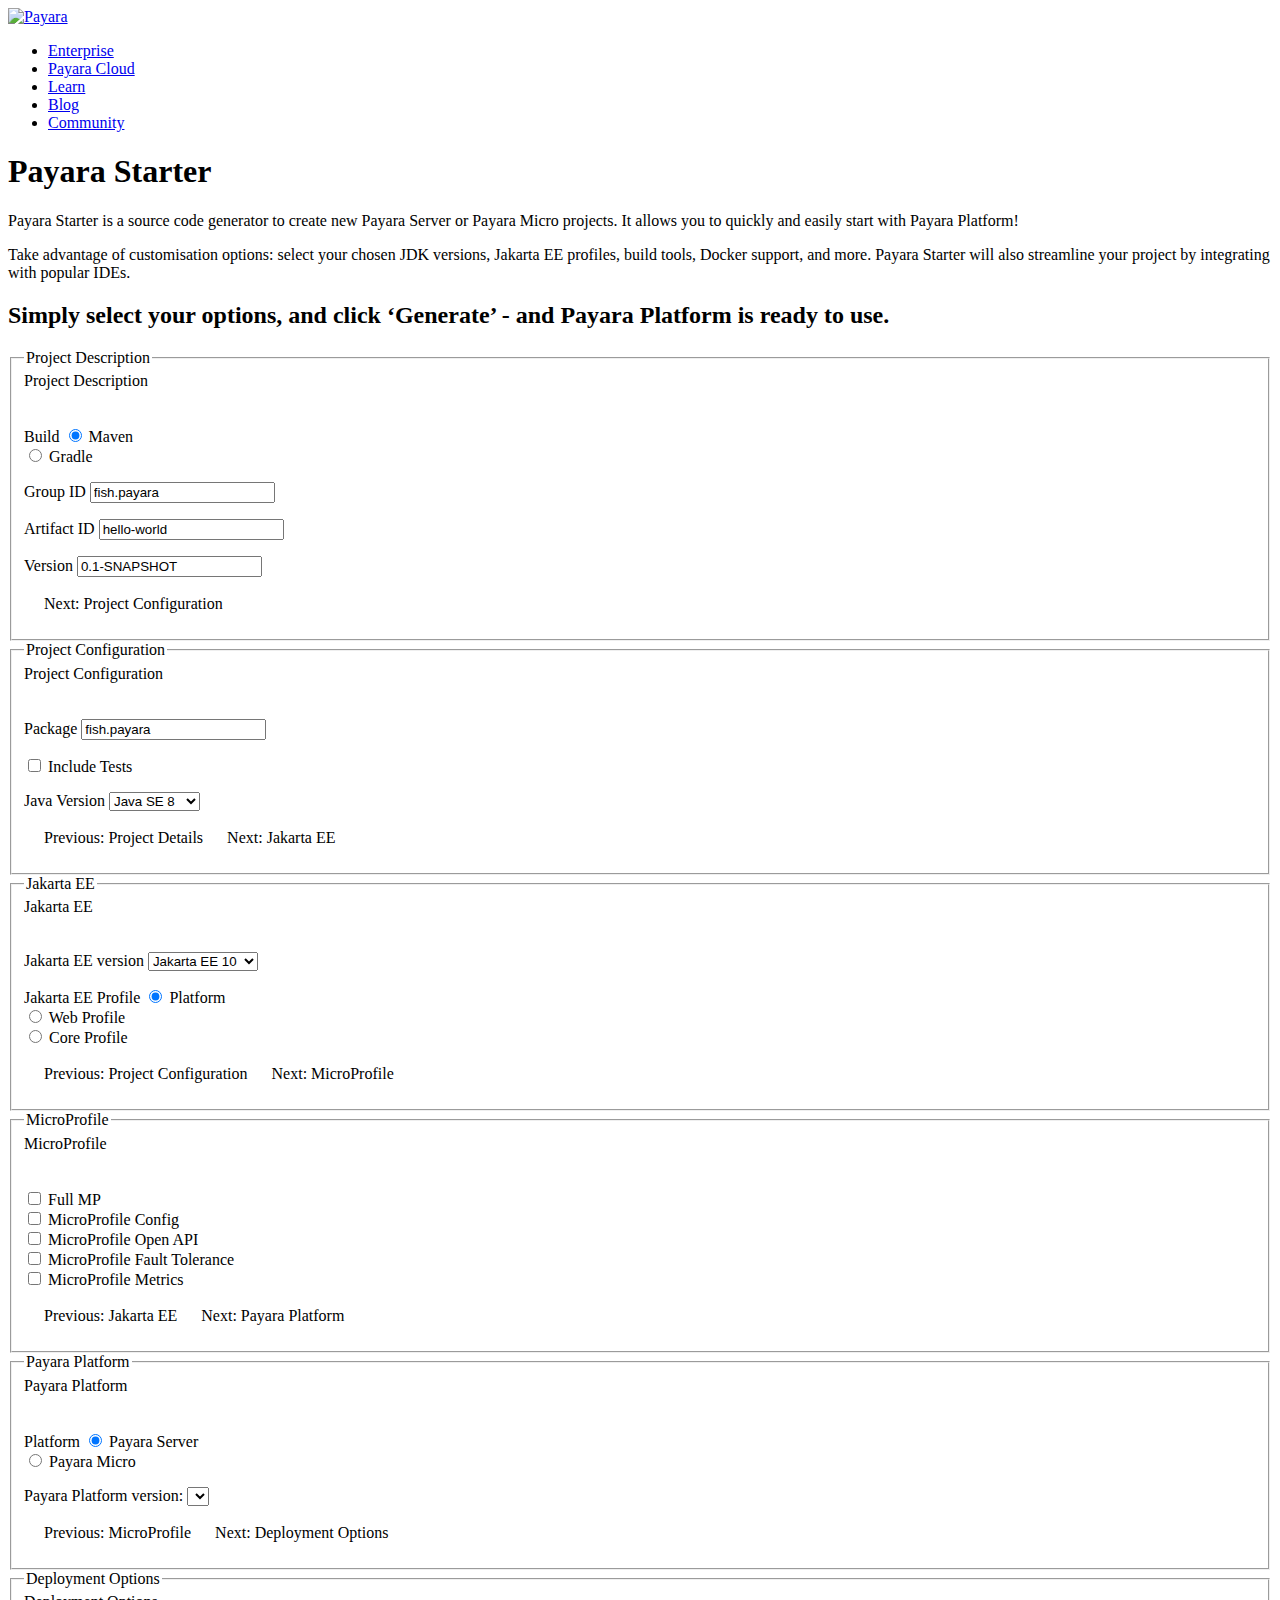
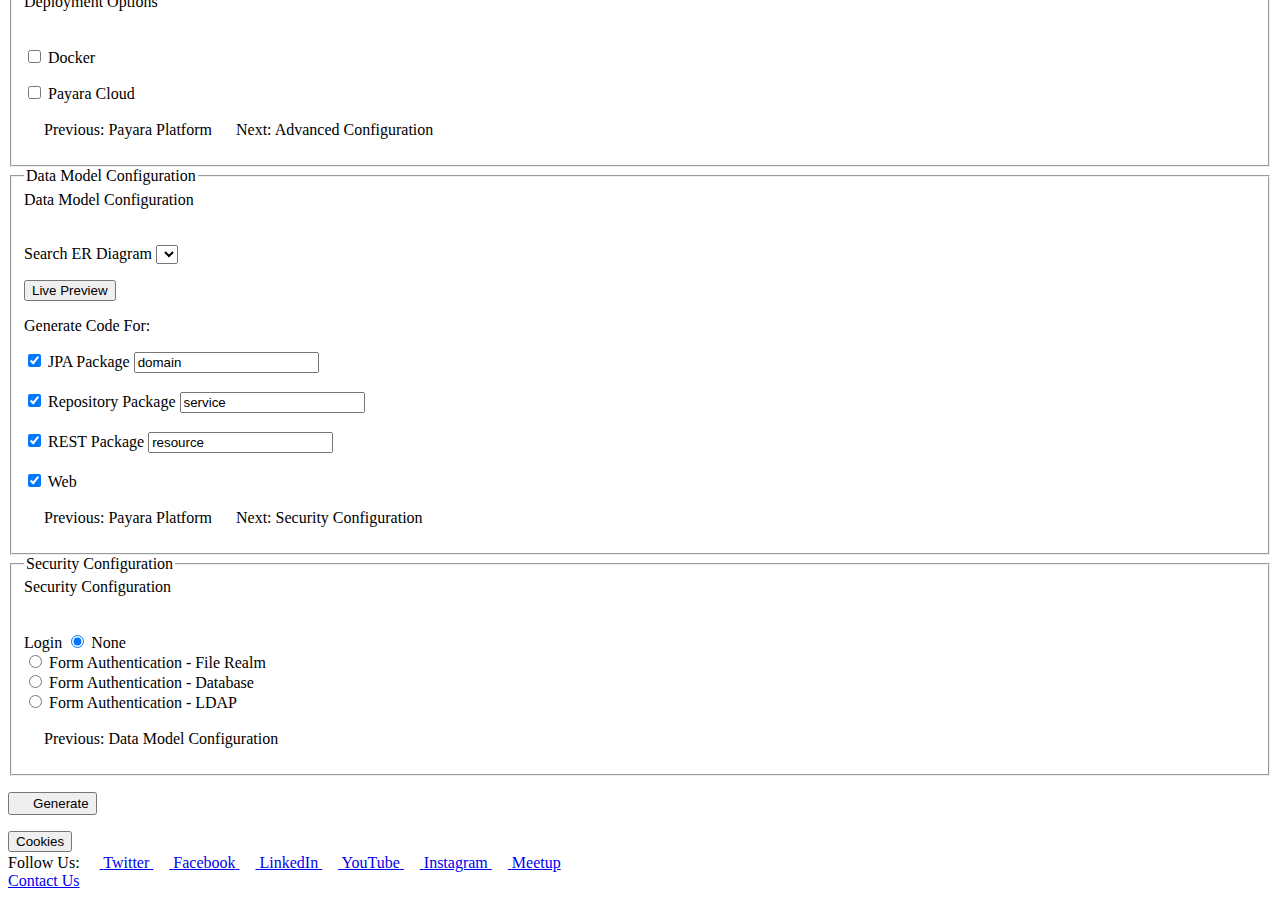
==== commit ed013f4a: "Merge pull request #67 from diturner/fish-9732" ====
--- a/starter-ui/src/main/webapp/index.html
+++ b/starter-ui/src/main/webapp/index.html
@@ -47,6 +47,7 @@
         <link rel="manifest" href="manifest.webmanifest">
         <link rel="stylesheet" href="ui/css/payara.min.css">
         <link rel="stylesheet" href="ui-starter/styles.css" type="text/css" media="all">
+        <link rel="stylesheet" href="ui-starter/hubspot.css" type="text/css" media="all">
         <link rel="preload" href="ui/fonts/ibm-plex-sans-v2-latin-regular.woff2" as="font">
         <link rel="stylesheet" href="https://cdnjs.cloudflare.com/ajax/libs/codemirror/5.63.1/codemirror.min.css">
         <script src="https://cdnjs.cloudflare.com/ajax/libs/codemirror/5.63.1/codemirror.min.js"></script>
@@ -59,27 +60,30 @@
         <script src="https://code.jquery.com/jquery-3.6.0.min.js"></script>
         <script src="//rawgithub.com/indrimuska/jquery-editable-select/master/dist/jquery-editable-select.min.js"></script>
         <link href="//rawgithub.com/indrimuska/jquery-editable-select/master/dist/jquery-editable-select.min.css" rel="stylesheet">
-        <!-- Google Tag Manager -->
-        <script>(function (w, d, s, l, i) {
-                w[l] = w[l] || [];
-                w[l].push({'gtm.start':
-                            new Date().getTime(), event: 'gtm.js'});
-                var f = d.getElementsByTagName(s)[0],
-                        j = d.createElement(s), dl = l != 'dataLayer' ? '&l=' + l : '';
-                j.async = true;
-                j.src =
-                        'https://www.googletagmanager.com/gtm.js?id=' + i + dl;
-                f.parentNode.insertBefore(j, f);
-            })(window, document, 'script', 'dataLayer', 'GTM-MGV5FR6D');</script>
-        <!-- End Google Tag Manager -->
+
+        <!-- Google Tag Manager with HubSpot cookie constent check. -->
+        <script>
+            var _hsq = window._hsq = window._hsq || [];
+            _hsq.push(['addPrivacyConsentListener', function(consent) {
+
+                if (consent.allowed || consent.categories.analytics) {
+
+                    (function(w,d,s,l,i){w[l]=w[l]||[];w[l].push({'gtm.start':
+                    new Date().getTime(),event:'gtm.js'});var f=d.getElementsByTagName(s)[0],
+                    j=d.createElement(s),dl=l!='dataLayer'?'&l='+l:'';j.async=true;j.src=
+                    'https://www.googletagmanager.com/gtm.js?id='+i+dl;f.parentNode.insertBefore(j,f);
+                    })(window,document,'script','dataLayer','GTM-MGV5FR6D');
+                }
+            }]);
+        </script>
+        <!-- End Google Tag Manager with HubSpot cookie constent check -->
 
     </head>
     <body class="page page--sticky-header theme--light">
 
-        <!-- Google Tag Manager (noscript) -->
-        <noscript><iframe src="https://www.googletagmanager.com/ns.html?id=GTM-MGV5FR6D"
-                          height="0" width="0" style="display:none;visibility:hidden"></iframe></noscript>
-        <!-- End Google Tag Manager (noscript) -->
+		<!-- Google Tag Manager (noscript) -->
+		<noscript><iframe src="https://www.googletagmanager.com/ns.html?id=GTM-MGV5FR6D" height="0" width="0" style="display:none;visibility:hidden"></iframe></noscript>
+		<!-- End Google Tag Manager (noscript) -->
 
         <header class="page__header">
             <div class="cards card--no-pad js__main-menu">
@@ -537,7 +541,7 @@
                                                     <span class="button__text">Generate</span>
                                                 </button>
                                             </span>
-                                            <span>
+<!--                                            <span>
                                                 <button type="submit" class="button">
                                                     <i class="bi bi-github"></i>
                                                     <span class="button__text">Save to Github</span>
@@ -548,7 +552,7 @@
                                                     <i class="bi bi-cloud"></i>
                                                     <span class="button__text">Deploy to Payara Cloud</span>
                                                 </button>
-                                            </span>
+                                            </span>-->
                                         </p>
 
                                     </form>
@@ -563,8 +567,16 @@
 
         <footer class="page__footer">
             <div class="cards card--no-pad">
-                <div class="text-align--left">
+                <div class="card--content-width text-align--left">
                     <theme-switch settings='[{"v_align": "up", "display_label": "false"}]'></theme-switch>
+                </div>
+                <div class="buttons--light text-align--left">
+                    <button type="button" class="button button--ghost" id="hs_show_banner_button" onclick="(function(){
+                        var _hsp = window._hsp = window._hsp || [];
+                        _hsp.push(['showBanner']);
+                    })()">
+                        Cookies
+                    </button>
                 </div>
                 <div class="card--content-width buttons--light text-align--right"> 
                     <span>Follow Us: </span>
@@ -615,30 +627,59 @@
         <!-- HTML structure for the modal dialog -->
         <div id="previewModal" class="modal">
             <div class="modal-content">
-                <div class="half">
-                    <div class="inline-elements">
+                <div class="half" id="diagramSource">
+                    <div class="inline-elements"  id="diagramSourceTopTool">
                         <h2>Source</h2>
                         <select name="mermaidErDiagramListPreview" id="mermaidErDiagramListPreview" class="form__select"></select>
-                    </div>  <textarea id="sourceCode"></textarea>
+                    </div>
+                    <textarea id="sourceCode"></textarea>
                     <div id="graphDiv"></div>
+                    <div class="inline-elements" id="diagramSourceBottomTool">
+                        <input id="queryBox" type="text" class="form__text" style="width: -webkit-fill-available;" /> 
+                    </div>
                 </div>
-                <div class="half">
-                    <div class="inline-elements">
+                <div class="half" id="diagramView">
+                    <div class="inline-elements"  id="diagramSourceTopTool">
                         <h2 id="headerAI"  style="white-space: nowrap;">Live Preview</h2>
-                        <button type="button" class="button button--ghost" id="enlargeERDiagram">+</button>
-                        <button type="button" class="button button--ghost" id="shrinkERDiagram">-</button>
                         <span class="form__progress loader loader--line" id="loadingBarAI" style="display: none;">
                             <span class="loader__fish"></span>
                         </span>
                     </div> 
                     <div id="livePreview" class="livePreview"></div>
+                    <div class="inline-elements" id="diagramViewBottomTool">
+                        <input id="queryBoxHidden" type="text" class="form__text" style="width: -webkit-fill-available;display:none" /> 
+                        <button type="button" class="button button--ghost" id="updateERDiagram" ><i class="bi bi-chat"></i></button>
+                        <button type="button" class="button button--ghost" id="prevERDiagram" disabled><i class="bi bi-arrow-left"></i></button>
+                        <button type="button" class="button button--ghost" id="nextERDiagram" disabled><i class="bi bi-arrow-right"></i></button>
+                        <button type="button" class="button button--ghost" id="enlargeERDiagram">+</button>
+                        <button type="button" class="button button--ghost" id="shrinkERDiagram">-</button>
+                        <button type="button" class="button button--ghost" id="fullscreenDiagram" onclick="toggleDiagramView()"><i class="bi bi-fullscreen"></i></button>
+                    </div>
                 </div>
                 <span class="close">&times;</span>
             </div>
         </div>
-
+        <script>
+                function toggleDiagramView() {
+                    debugger;
+                    const diagramView = document.getElementById('diagramView');
+                    const diagramSource = document.getElementById('diagramSource');
+                    const makeFullscreen = diagramView.style.width !== '100%';
+                    diagramView.style.width = makeFullscreen ?  '100%' : '50%';
+                    diagramSource.style.width = makeFullscreen ? '0%' : '50%';
+                    document.getElementById('queryBox').style.display = makeFullscreen ? 'none' : 'inline';
+                    document.getElementById('queryBoxHidden').style.display = makeFullscreen ?  'inline' : 'none';
+                    diagramSource.style.display = makeFullscreen ? 'none' : 'inline';
+                }
+        </script>
         <!-- CSS for styling the modal dialog -->
         <style>
+            button:disabled i {
+                color: #aaa;
+            }
+            button:disabled {
+    box-shadow: 0 0 0 1px #aaa inset !important;
+}
             .modal {
                 display: none;
                 position: fixed;
@@ -685,7 +726,8 @@
 
             #livePreview {
                 border: 1px solid #ccc;
-                height: 90%;
+                height: 82%;
+                margin-bottom: 10px;
             }
 
             #sourceCode {
@@ -711,12 +753,13 @@
             }
 
             .CodeMirror {
-                height: 90%;
+                height: 82%;
                 font-size: small;
                 border: 1px solid #ccc;
-                margin-top: 15px;
-            }
-
+                margin-top: 11px;
+                margin-bottom: 9px;
+            }
+            
             .livePreview svg {
                 height: inherit;
             }
@@ -755,17 +798,64 @@
             var erDiagramContent = {};
             var editor;
             var erDiagram;
-
+            var erDiagramChat = [];
+            var erDiagramChatIndex = 0;
 
             // register button press event for button id enlargeERDiagram
 
+            document.getElementById('prevERDiagram').addEventListener('click', prevERDiagram);
+            document.getElementById('nextERDiagram').addEventListener('click', nextERDiagram);
             document.getElementById('enlargeERDiagram').addEventListener('click', enlargeERDiagram);
             document.getElementById('shrinkERDiagram').addEventListener('click', shrinkERDiagram);
-
-
+//            document.getElementById('updateERDiagram').addEventListener('click', updateERDiagram);
+            $('#queryBox').on('keypress', async function (e) {
+                    if (e.key === 'Enter') {
+                        updateERDiagram();
+                    }
+                });
+
+
+            async function prevERDiagram() {
+                const selectedDiagramId = document.getElementById('mermaidErDiagramListPreview').value.trim();
+                     erDiagramChatIndex = Math.max(0, Math.min(erDiagramChatIndex, erDiagramChat.length - 1));
+                     erDiagramChatIndex = Math.max(0, Math.min(erDiagramChatIndex-1, erDiagramChat.length - 1));
+                    var content = erDiagramChat[erDiagramChatIndex]["erd"];
+                      var action = erDiagramChat[erDiagramChatIndex]["action"];
+                   if(action) {
+                        document.getElementById('queryBox').value = action;
+                   }
+                    erDiagramContent[selectedDiagramId] = content;
+                    if (content) {
+                        editor.setValue(content);
+                    }
+                    updateButtonStates();
+            }
+
+            async function nextERDiagram() {
+                     const selectedDiagramId = document.getElementById('mermaidErDiagramListPreview').value.trim();
+                     erDiagramChatIndex = Math.max(0, Math.min(erDiagramChatIndex, erDiagramChat.length - 1)); 
+                     erDiagramChatIndex = Math.max(0, Math.min(erDiagramChatIndex+1, erDiagramChat.length - 1)); 
+                   var content = erDiagramChat[erDiagramChatIndex]["erd"];
+                   var action = erDiagramChat[erDiagramChatIndex]["action"];
+                   if(action) {
+                        document.getElementById('queryBox').value = action;
+                   }
+                    erDiagramContent[selectedDiagramId] = content;
+                    if (content) {
+                        editor.setValue(content);
+                    }
+                    updateButtonStates();
+            }
+            
+                function updateButtonStates() {
+                    const nextButton = document.getElementById('nextERDiagram');
+                    const prevButton = document.getElementById('prevERDiagram');
+                    nextButton.disabled = erDiagramChatIndex >= erDiagramChat.length - 1;
+                    prevButton.disabled = erDiagramChatIndex <= 0;
+                }
+            
             async function enlargeERDiagram() {
                 showAILoadingBar();
-                debugger;
                 const selectedDiagramId = document.getElementById('mermaidErDiagramListPreview').value.trim();
                 const encodedDiagramId = encodeURIComponent(selectedDiagramId);
                 const erDiagramData = encodeURIComponent(editor.getValue());
@@ -774,9 +864,9 @@
                     const response = await fetch(`resources/er-diagram/enlarge?name=${encodedDiagramId}`, {
                         method: 'POST',
                         headers: {
-                            'Content-Type': 'text/plain' // Set the content type to plain text
+                            'Content-Type': 'text/plain'
                         },
-                        body: erDiagramData // Pass the diagram data as the body of the request
+                        body: erDiagramData
                     });
                     hideAILoadingBar();
 
@@ -790,17 +880,18 @@
                     erDiagramContent[selectedDiagramId] = content;
                     if (content) {
                         editor.setValue(content);
+                        erDiagramChat.push({"erd": content});
+                        erDiagramChatIndex = erDiagramChat.length - 1;
+                    updateButtonStates();
                     }
                 } catch (error) {
                     hideAILoadingBar();
                     console.error('Error fetching custom diagram:', error);
-                    // Optionally handle the error, e.g., show a message to the user
                 }
 
             }
             async function shrinkERDiagram() {
                 showAILoadingBar();
-                debugger;
                 const selectedDiagramId = document.getElementById('mermaidErDiagramListPreview').value.trim();
                 const encodedDiagramId = encodeURIComponent(selectedDiagramId);
                 const erDiagramData = encodeURIComponent(editor.getValue());
@@ -809,9 +900,9 @@
                     const response = await fetch(`resources/er-diagram/shrink?name=${encodedDiagramId}`, {
                         method: 'POST',
                         headers: {
-                            'Content-Type': 'text/plain' // Set the content type to plain text
+                            'Content-Type': 'text/plain'
                         },
-                        body: erDiagramData // Pass the diagram data as the body of the request
+                        body: erDiagramData
                     });
                     hideAILoadingBar();
 
@@ -825,11 +916,51 @@
                     erDiagramContent[selectedDiagramId] = content;
                     if (content) {
                         editor.setValue(content);
+                        erDiagramChat.push({"erd": content});
+                        erDiagramChatIndex = erDiagramChat.length - 1;
+                        updateButtonStates();
                     }
                 } catch (error) {
                     hideAILoadingBar();
-                    console.error('Error fetching custom diagram:', error);
-                    // Optionally handle the error, e.g., show a message to the user
+                    console.error('Error fetching diagram:', error);
+                }
+            }
+            
+            async function updateERDiagram() {
+                showAILoadingBar();
+                const selectedDiagramId = document.getElementById('mermaidErDiagramListPreview').value.trim();
+                const encodedDiagramId = encodeURIComponent(selectedDiagramId);
+                const queryBox = document.getElementById('queryBox').value.trim();
+                const encodedQueryBox = encodeURIComponent(queryBox);
+                const erDiagramData = encodeURIComponent(editor.getValue());
+
+                try {
+                    const response = await fetch(`resources/er-diagram/update?request=${encodedQueryBox}`, {
+                        method: 'POST',
+                        headers: {
+                            'Content-Type': 'text/plain'
+                        },
+                        body: erDiagramData
+                    });
+                    hideAILoadingBar();
+
+                    if (!response.ok) {
+                        throw new Error('Network response was not ok');
+                    }
+
+                    var content = await response.text();
+                    content = content.replace(/```mermaid|```/g, '').trim();
+
+                    erDiagramContent[selectedDiagramId] = content;
+                    if (content) {
+                        editor.setValue(content);
+                        erDiagramChat.push({"erd": content, "action": queryBox});
+                        erDiagramChatIndex = erDiagramChat.length - 1;
+                        updateButtonStates();
+                    }
+                } catch (error) {
+                    hideAILoadingBar();
+                    console.error('Error fetching diagram:', error);
                 }
             }
             // Function to fetch ER diagram content from the server
@@ -873,6 +1004,11 @@
                     }
                     editor.setValue(erDiagramContent[selectedDiagramId]);
                     erDiagram.innerHTML = erDiagramContent[selectedDiagramId];
+                    
+                    erDiagramChat = [];
+                    erDiagramChat.push({"erd": content});
+                    erDiagramChatIndex = erDiagramChat.length - 1;
+                    updateButtonStates();
                 });
 
 
@@ -904,6 +1040,11 @@
                             editor.setValue(erDiagramContent[selectedDiagramId]);
                             erDiagram.innerHTML = erDiagramContent[selectedDiagramId];
 
+                            erDiagramChat = [];
+                            erDiagramChat.push({"erd": content});
+                            erDiagramChatIndex = erDiagramChat.length - 1;
+                            updateButtonStates();
+
                         } else {
                             const content = await fetchCustomErDiagramContent(selectedDiagramId);
                             erDiagramContent[selectedDiagramId] = content;
@@ -911,8 +1052,14 @@
                             if (content) {
                                 editor.setValue(content);
                                 erDiagram.innerHTML = content;
+                                
+                                erDiagramChat = [];
+                                erDiagramChat.push({"erd": content});
+                                erDiagramChatIndex = erDiagramChat.length - 1;
+                                updateButtonStates();
                             }
                         }
+                        
                     }
                 });
 
@@ -976,8 +1123,7 @@
             import mermaid from 'https://cdn.jsdelivr.net/npm/mermaid@10/dist/mermaid.esm.min.mjs';
 
             function updateMermaidDiagram() {
-                console.info('Updating diagram with new content.'); // Debug log for updating diagram
-                debugger;
+                console.info('Updating diagram with new content.');
                 erDiagram = editor.getValue();
                 mermaid.render('graphDiv', erDiagram).then(({ svg, bindFunctions }) => {
                     var element = document.querySelector('#graphDiv');
@@ -986,7 +1132,6 @@
                 });
             }
 
-            debugger;
             editor = CodeMirror.fromTextArea(document.getElementById("sourceCode"), {
                 lineNumbers: true,
                 mode: "mermaid",
@@ -994,20 +1139,14 @@
             });
             editor.on("change", updateMermaidDiagram);
 
-            // Function to close the modal
             function closeModal() {
                 document.getElementById("previewModal").style.display = "none";
                 debugger;
                 erDiagram.innerHTML = editor.getValue();
             }
-            // Get the modal
             var modal = document.getElementById("previewModal");
-
-            // Get the <span> element that closes the modal
             var span = document.getElementsByClassName("close")[0];
 
-            // When the user clicks the button, open the modal 
-            // You need to call this function when the user wants to preview the Mermaid diagram
             function openModal() {
                 modal.style.display = "block";
             }
@@ -1105,5 +1244,9 @@
                 document.getElementById('headerAI').innerHTML = 'Live Preview';
             }
         </script>
+
+		<!-- Start of HubSpot Embed Code -->
+		<script type="text/javascript" id="hs-script-loader" async defer src="https://js.hs-scripts.com/334594.js"></script>
+		<!-- End of HubSpot Embed Code -->
     </body>
 </html>
--- a/starter-ui/src/main/webapp/ui-starter/hubspot.css
+++ b/starter-ui/src/main/webapp/ui-starter/hubspot.css
@@ -0,0 +1,131 @@
+/* Banner. */
+body div#hs-eu-cookie-confirmation {
+	background: rgb(var(--midnight)) !important;
+	border: none !important;
+	box-shadow: none !important;
+	color: #fff !important;
+	font-size: 1em !important;
+	font-family: 'IBM Plex Sans', Helvetica, Arial, sans-serif !important;
+	line-height: 1.5 !important;
+}
+body div#hs-eu-cookie-confirmation div#hs-eu-cookie-confirmation-inner {
+	background: none !important;
+	margin: auto !important;
+	max-width: 100rem !important;
+	padding: 40px 3rem !important;
+}
+body div#hs-eu-cookie-confirmation div#hs-eu-cookie-confirmation-inner div#hs-en-cookie-confirmation-buttons-area {
+	margin: 2.4rem 0 0 0 !important;
+	justify-content: center !important;
+}
+
+
+/* Buttons. */
+body div#hs-eu-cookie-confirmation div#hs-eu-cookie-confirmation-inner a#hs-eu-confirmation-button, 
+body div#hs-eu-cookie-confirmation div#hs-eu-cookie-confirmation-inner a#hs-eu-decline-button, 
+body div#hs-eu-cookie-confirmation div#hs-eu-cookie-confirmation-inner a#hs-eu-cookie-settings-button,
+body.page #hs-modal #hs-modal-content #hs-modal-footer #hs-modal-accept-all, 
+body.page #hs-modal #hs-modal-content #hs-modal-footer #hs-modal-save-settings  {
+	background: transparent !important;
+	border: none !important;
+	border-radius: var(--button-radius) !important;
+	direction: ltr !important;
+	display: inline-block !important;
+	font-family: inherit !important;
+	font-size: 100% !important;
+	font-weight: 400 !important;
+	line-height: 1.5 !important;
+	margin: calc((var(--gutter) /2) - 2px) !important;
+	outline: 0 !important;
+	padding: 0.8rem 2rem !important;
+	text-align: center !important;
+	text-decoration: none !important;
+}
+body div#hs-eu-cookie-confirmation div#hs-eu-cookie-confirmation-inner a#hs-eu-decline-button, 
+body div#hs-eu-cookie-confirmation div#hs-eu-cookie-confirmation-inner a#hs-eu-cookie-settings-button {
+	box-shadow: 0 0 0 1px rgb(255,255,255) inset !important;
+	color: rgb(255,255,255) !important;
+}
+body div#hs-eu-cookie-confirmation div#hs-eu-cookie-confirmation-inner a#hs-eu-confirmation-button {
+	background: rgb(255,255,255) !important;
+	color: var(--button-bk) !important;
+}
+body.page #hs-modal #hs-modal-content #hs-modal-footer #hs-modal-accept-all, 
+body.page #hs-modal #hs-modal-content #hs-modal-footer #hs-modal-save-settings {
+	background: var(--button-bk) !important;
+	color: #fff !important;
+}
+
+body div#hs-eu-cookie-confirmation div#hs-eu-cookie-confirmation-inner a#hs-eu-decline-button:hover, 
+body div#hs-eu-cookie-confirmation div#hs-eu-cookie-confirmation-inner a#hs-eu-cookie-settings-button:hover {
+	box-shadow: 0 0 0 2px rgb(255,255,255) inset !important;
+}
+body div#hs-eu-cookie-confirmation div#hs-eu-cookie-confirmation-inner a#hs-eu-decline-button:focus, 
+body div#hs-eu-cookie-confirmation div#hs-eu-cookie-confirmation-inner a#hs-eu-cookie-settings-button:focus,
+body div#hs-eu-cookie-confirmation div#hs-eu-cookie-confirmation-inner a#hs-eu-confirmation-button:focus {
+	box-shadow: 0 0 0 4px rgb(var(--smurf)) !important;
+}
+body div#hs-eu-cookie-confirmation div#hs-eu-cookie-confirmation-inner a#hs-eu-confirmation-button:hover {
+	background: rgba(255,255,255,0.9) !important;
+}
+body.page #hs-modal #hs-modal-content #hs-modal-footer #hs-modal-accept-all:hover, 
+body.page #hs-modal #hs-modal-content #hs-modal-footer #hs-modal-save-settings:hover {
+	background: var(--button-bk-hover) !important;
+}
+body.page #hs-modal #hs-modal-content #hs-modal-footer #hs-modal-accept-all:focus, 
+body.page #hs-modal #hs-modal-content #hs-modal-footer #hs-modal-save-settings:focus {
+	box-shadow: 0 0 0 4px rgb(var(--smurf)) !important;
+}
+
+
+/* Modal. */
+body.page #hs-modal #hs-modal-content {
+	background: var(--page-background) !important;
+	font-size: 1em !important;
+	font-family: 'IBM Plex Sans', Helvetica, Arial, sans-serif !important;
+}
+body #hs-modal #hs-modal-content #hs-modal-body #hs-modal-body-container .hs-category-label {
+	background: color-mix(in srgb, currentColor 2%, transparent) !important;
+	border-color: color-mix(in srgb, currentColor 20%, transparent) !important;
+	color: rgb(var(--page-text)) !important;
+	padding: 12px !important;
+}
+body #hs-modal #hs-modal-content #hs-modal-body #hs-modal-body-container .hs-category-label.hs-active {
+	background: color-mix(in srgb, currentColor 4%, transparent) !important;
+}
+body #hs-modal #hs-modal-content #hs-modal-body #hs-modal-body-container .hs-category-row .hs-category-label span {
+	color: rgb(var(--page-text)) !important;
+	font-size: 1em !important;
+	font-family: 'IBM Plex Sans', Helvetica, Arial, sans-serif !important;
+	line-height: 1.5 !important;
+}
+
+body #hs-modal #hs-modal-content #hs-modal-body {
+	line-height: 1.5 !important;
+}
+body #hs-modal #hs-modal-content #hs-modal-body #hs-modal-body-container .hs-category-description,
+body #hs-modal #hs-modal-content #hs-modal-body #hs-modal-body-container .hs-category-fill {
+	border-color: color-mix(in srgb, currentColor 20%, transparent) !important;
+}
+body #hs-modal #hs-modal-content #hs-modal-body #hs-modal-body-container .hs-category-description {
+	background: color-mix(in srgb, currentColor 4%, transparent) !important;
+}
+body #hs-modal #hs-modal-content #hs-modal-body #hs-modal-body-container .hs-category-description .hs-category-description-header h3,
+body #hs-modal #hs-modal-content #hs-modal-body #hs-modal-body-container .hs-category-description .hs-category-description-text p {
+	color: rgb(var(--page-text)) !important;
+}
+body #hs-modal #hs-modal-content #hs-modal-footer #hs-modal-footer-container {
+	margin: 9px -6px 0 0 !important;
+}
+
+
+/* Modal slider. */
+body #hs-modal #hs-modal-content #hs-modal-body #hs-modal-body-container .hs-category-toggle .slider {
+	background: color-mix(in srgb, currentColor 30%, transparent) !important;
+}
+body #hs-modal #hs-modal-content #hs-modal-body #hs-modal-body-container .hs-category-toggle .slider:before {
+	background: rgba(255, 255, 255, 0.5) !important;
+}
+body.page #hs-modal #hs-modal-content #hs-modal-body #hs-modal-body-container .hs-always-active-label {
+	color: color-mix(in srgb, currentColor 50%, transparent) !important;
+}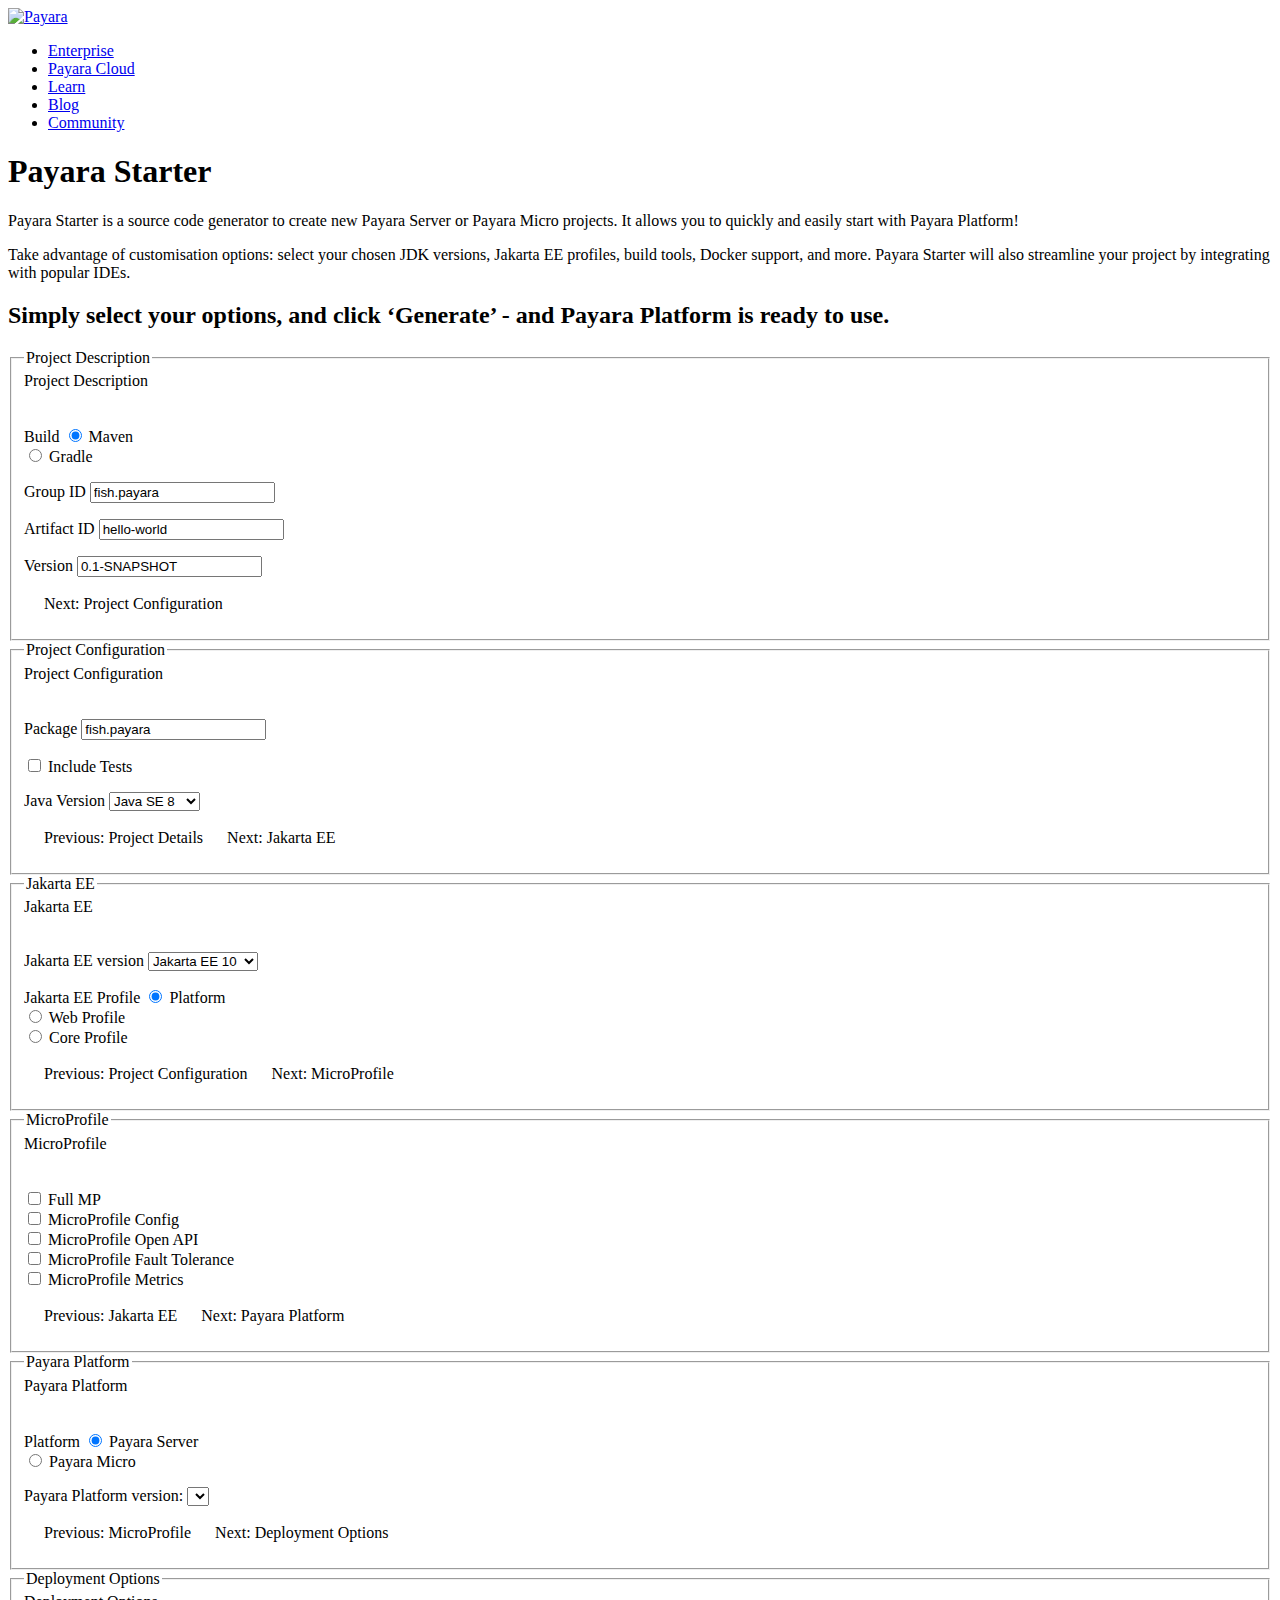
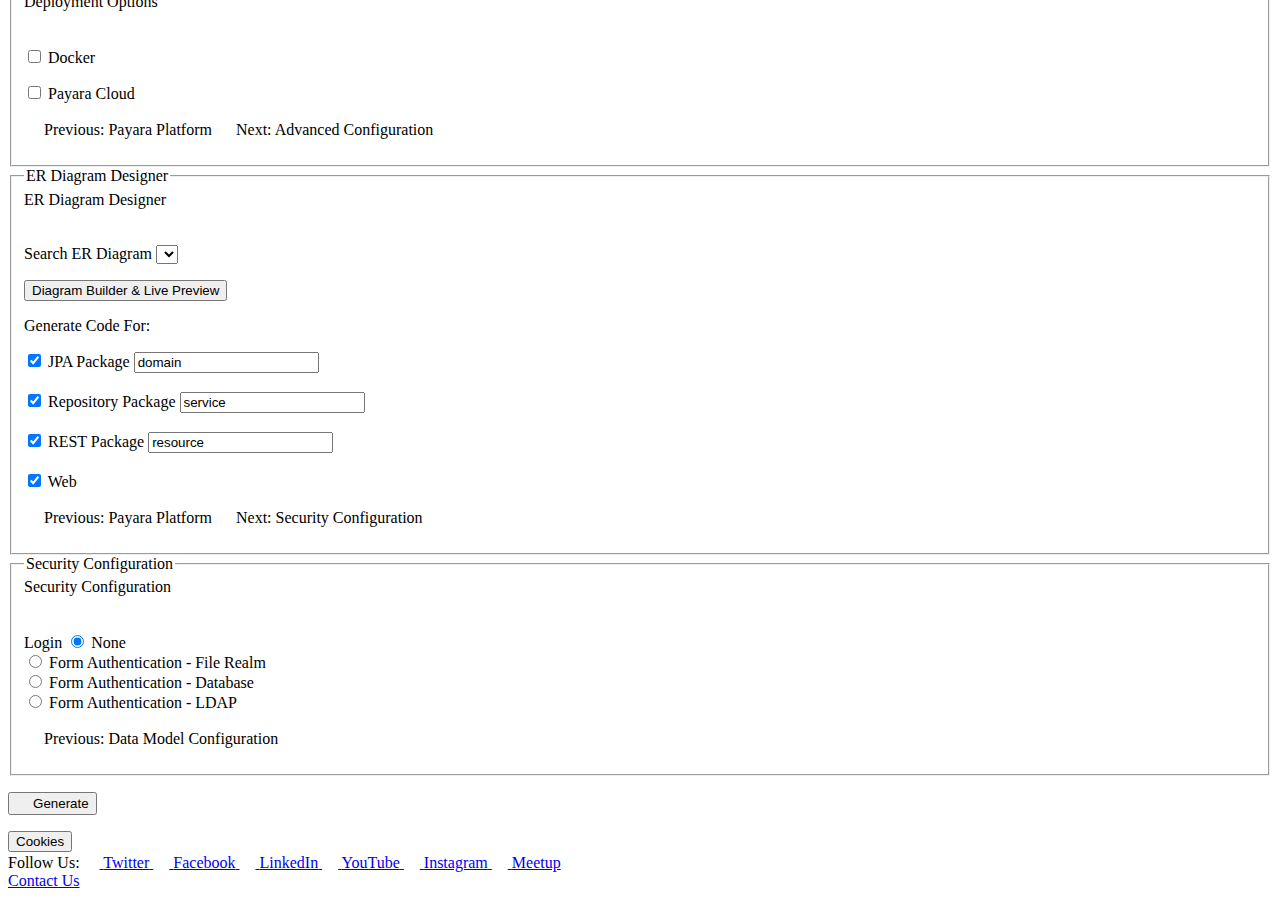
==== commit a419888f: "Merge pull request #73 from jGauravGupta/FISH-9548-2" ====
--- a/starter-ui/src/main/webapp/index.html
+++ b/starter-ui/src/main/webapp/index.html
@@ -411,82 +411,74 @@
                                             </div>
                                         </fieldset>
 
-                                        <fieldset class="form-steps__step">
-                                            <legend class="visually-hidden form-steps__title">Data Model Configuration</legend>
-                                            <div class="legend h3 form-steps__title" aria-hidden="true">Data Model Configuration</div>
-                                            <div class="form-steps__icon">
-                                                <svg class="icon" width="1em" height="1em" viewBox="0 0 16 16" aria-hidden="true" focusable="false">
+                                   <fieldset class="form-steps__step">
+                                        <legend class="visually-hidden form-steps__title">ER Diagram Designer</legend>
+                                        <div class="legend h3 form-steps__title" aria-hidden="true">ER Diagram Designer</div>
+                                        <div class="form-steps__icon">
+                                            <svg class="icon" width="1em" height="1em" viewBox="0 0 16 16" aria-hidden="true" focusable="false">
                                                 <use href="ui/images/icons.svg#icon-tick" class="icon--tick"></use>
                                                 <use href="ui/images/icons.svg#icon-dot" class="icon--dot"></use>
                                                 <use href="ui/images/icons.svg#icon-dot_outline" class="icon--dot-outline"></use>
-                                                </svg>
-                                            </div>
-                                            <div class="form-steps__fields">
-                                                <div class="form-steps__inner">
-                                                    <p class="form__row">
-                                                        <label class="form__label" for="mermaidErDiagramList">Search ER Diagram</label>
-                                                        <select name="mermaidErDiagramList" id="mermaidErDiagramList" class="form__select" ></select>
-                                                        <textarea id="erDiagram" name="erDiagram" hidden> </textarea>
-                                                    </p>
-                                                    <p class="form__row">
-                                                        <button type="button" class="button button--ghost" onclick="openMermaidPreview()">
-                                                            <span class="button__text">Live Preview</span>
-                                                        </button>
-                                                    </p>
-                                                    <p class="form__row">
-                                                        <span class="form__label">Generate Code For:</span>
-
-                                                        <!-- JPA Checkbox and Textfield -->
+                                            </svg>
+                                        </div>
+                                        <div class="form-steps__fields">
+                                            <div class="form-steps__inner">
+                                                <p class="form__row">
+                                                    <label class="form__label" for="mermaidErDiagramList">Search ER Diagram</label>
+                                                    <select name="erDiagramName" id="mermaidErDiagramList" class="form__select" title="Select an existing diagram or type to create a new one"></select>
+                                                    <textarea id="erDiagram" name="erDiagram" hidden> </textarea>
+                                                </p>
+                                                <p class="form__row">
+                                                    <button type="button" class="button button--ghost" title="Open the Diagram Builder and Preview" onclick="openMermaidPreview()">
+                                                        <span class="button__text">Diagram Builder & Live Preview</span>
+                                                    </button>
+                                                </p>
+                                                <p class="form__row">
+                                                    <span class="form__label">Generate Code For:</span>
                                                     <div>
-                                                        <input class="form__radbox" type="checkbox" id="generateJpa" name="generateJpa" value="true" checked>
+                                                        <input class="form__radbox" type="checkbox" id="generateJpa" name="generateJpa" value="true" checked title="Generate JPA code">
                                                         <label class="form__radbox-label" for="generateJpa">JPA</label>
-
                                                         <label class="form__label" for="jpaSubpackage">Package</label>
-                                                        <input class="form__textfield" type="text" id="jpaSubpackage" name="jpaSubpackage" value="domain" placeholder="Subpackage for JPA">
+                                                        <input class="form__textfield" type="text" id="jpaSubpackage" name="jpaSubpackage" value="domain" placeholder="Subpackage for JPA" title="Specify the subpackage for JPA">
                                                     </div>
-                                                    </br>
-                                                    <!-- Repository Checkbox and Textfield -->
+                                                    <br/>
                                                     <div>
-                                                        <input class="form__radbox" type="checkbox" id="generateRepository" name="generateRepository" value="true" checked>
+                                                        <input class="form__radbox" type="checkbox" id="generateRepository" name="generateRepository" value="true" checked title="Generate Repository code">
                                                         <label class="form__radbox-label" for="generateRepository">Repository</label>
-
                                                         <label class="form__label" for="repositorySubpackage">Package</label>
-                                                        <input class="form__textfield" type="text" id="repositorySubpackage" name="repositorySubpackage" value="service" placeholder="Subpackage for Repository">
+                                                        <input class="form__textfield" type="text" id="repositorySubpackage" name="repositorySubpackage" value="service" placeholder="Subpackage for Repository" title="Specify the subpackage for Repository">
                                                     </div>
-                                                    </br>
-                                                    <!-- REST Checkbox and Textfield -->
+                                                    <br/>
                                                     <div>
-                                                        <input class="form__radbox" type="checkbox" id="generateRest" name="generateRest" value="true" checked>
+                                                        <input class="form__radbox" type="checkbox" id="generateRest" name="generateRest" value="true" checked title="Generate REST code">
                                                         <label class="form__radbox-label" for="generateRest">REST</label>
-
                                                         <label class="form__label" for="restSubpackage">Package</label>
-                                                        <input class="form__textfield" type="text" id="restSubpackage" name="restSubpackage" value="resource" placeholder="Subpackage for REST">
+                                                        <input class="form__textfield" type="text" id="restSubpackage" name="restSubpackage" value="resource" placeholder="Subpackage for REST" title="Specify the subpackage for REST">
                                                     </div>
-                                                    </br>
-                                                    <!-- HTML Checkbox -->
+                                                    <br/>
                                                     <div>
-                                                        <input class="form__radbox" type="checkbox" id="generateWeb" name="generateWeb" value="true" checked>
+                                                        <input class="form__radbox" type="checkbox" id="generateWeb" name="generateWeb" value="true" checked title="Generate Web code">
                                                         <label class="form__radbox-label" for="generateWeb">Web</label>
                                                     </div>
-                                                    </p>
-
-                                                    <p class="form__row form-steps__controls">
-                                                        <a class="button button--ghost form__step__button-back">
-                                                            <svg class="icon icon--90deg" width="1em" height="1em" viewBox="0 0 16 16" aria-hidden="true" focusable="false">
-                                                            <use href="ui/images/icons.svg#icon-arrow"></use>
-                                                            </svg>
-                                                            <span class="button__text">Previous<span class="visually-hidden">: Payara Platform</span></span>
-                                                        </a>
-                                                        <a class="button button--ghost form__step__button">
-                                                            <svg class="icon icon--270deg" width="1em" height="1em" viewBox="0 0 16 16" aria-hidden="true" focusable="false">
-                                                            <use href="ui/images/icons.svg#icon-arrow"></use>
-                                                            </svg>
-                                                            <span class="button__text">Next<span class="visually-hidden">: Security Configuration</span></span>
-                                                        </a>
-                                                    </p>
-                                                </div>
-                                            </div>
-                                        </fieldset>
+                                                </p>
+
+                                                <p class="form__row form-steps__controls">
+                                                    <a class="button button--ghost form__step__button-back" title="Go back to the previous step">
+                                                        <svg class="icon icon--90deg" width="1em" height="1em" viewBox="0 0 16 16" aria-hidden="true" focusable="false">
+                                                            <use href="ui/images/icons.svg#icon-arrow"></use>
+                                                        </svg>
+                                                        <span class="button__text">Previous<span class="visually-hidden">: Payara Platform</span></span>
+                                                    </a>
+                                                    <a class="button button--ghost form__step__button" title="Proceed to the next step">
+                                                        <svg class="icon icon--270deg" width="1em" height="1em" viewBox="0 0 16 16" aria-hidden="true" focusable="false">
+                                                            <use href="ui/images/icons.svg#icon-arrow"></use>
+                                                        </svg>
+                                                        <span class="button__text">Next<span class="visually-hidden">: Security Configuration</span></span>
+                                                    </a>
+                                                </p>
+                                            </div>
+                                        </div>
+                                    </fieldset>
 
                                         <fieldset class="form-steps__step">
                                             <legend class="visually-hidden form-steps__title">Security Configuration</legend>
@@ -630,12 +622,12 @@
                 <div class="half" id="diagramSource">
                     <div class="inline-elements"  id="diagramSourceTopTool">
                         <h2>Source</h2>
-                        <select name="mermaidErDiagramListPreview" id="mermaidErDiagramListPreview" class="form__select"></select>
+                        <select name="mermaidErDiagramListPreview" id="mermaidErDiagramListPreview" class="form__select" title="Select an existing diagram or type to create a new one"></select>
                     </div>
                     <textarea id="sourceCode"></textarea>
                     <div id="graphDiv"></div>
                     <div class="inline-elements" id="diagramSourceBottomTool">
-                        <input id="queryBox" type="text" class="form__text" style="width: -webkit-fill-available;" /> 
+                        <input id="queryBox" type="text" class="form__text" style="width: -webkit-fill-available;" placeholder="Tell us how you want to change the diagram (e.g., 'Add customer address') and press Enter" /> 
                     </div>
                 </div>
                 <div class="half" id="diagramView">
@@ -647,13 +639,12 @@
                     </div> 
                     <div id="livePreview" class="livePreview"></div>
                     <div class="inline-elements" id="diagramViewBottomTool">
-                        <input id="queryBoxHidden" type="text" class="form__text" style="width: -webkit-fill-available;display:none" /> 
-                        <button type="button" class="button button--ghost" id="updateERDiagram" ><i class="bi bi-chat"></i></button>
-                        <button type="button" class="button button--ghost" id="prevERDiagram" disabled><i class="bi bi-arrow-left"></i></button>
-                        <button type="button" class="button button--ghost" id="nextERDiagram" disabled><i class="bi bi-arrow-right"></i></button>
-                        <button type="button" class="button button--ghost" id="enlargeERDiagram">+</button>
-                        <button type="button" class="button button--ghost" id="shrinkERDiagram">-</button>
-                        <button type="button" class="button button--ghost" id="fullscreenDiagram" onclick="toggleDiagramView()"><i class="bi bi-fullscreen"></i></button>
+                        <input id="queryBoxHidden" type="text" class="form__text" style="width: -webkit-fill-available;display:none" placeholder="Tell us how you want to change the diagram (e.g., 'Add customer address') and press Enter" /> 
+                        <button type="button" class="button button--ghost" id="prevERDiagram" disabled title="Previous ER Diagram"><i class="bi bi-arrow-left"></i></button>
+                        <button type="button" class="button button--ghost" id="nextERDiagram" disabled title="Next ER Diagram"><i class="bi bi-arrow-right"></i></button>
+                        <button type="button" class="button button--ghost" id="enlargeERDiagram" title="Enlarge ER Diagram">+</button>
+                        <button type="button" class="button button--ghost" id="shrinkERDiagram" title="Shrink ER Diagram">-</button>
+                        <button type="button" class="button button--ghost" id="fullscreenDiagram" onclick="toggleDiagramView()" title="Fullscreen Diagram"><i class="bi bi-fullscreen" id="fullscreenIcon"></i></button>
                     </div>
                 </div>
                 <span class="close">&times;</span>
@@ -661,15 +652,24 @@
         </div>
         <script>
                 function toggleDiagramView() {
-                    debugger;
                     const diagramView = document.getElementById('diagramView');
                     const diagramSource = document.getElementById('diagramSource');
                     const makeFullscreen = diagramView.style.width !== '100%';
-                    diagramView.style.width = makeFullscreen ?  '100%' : '50%';
+                    diagramView.style.width = makeFullscreen ? '100%' : '50%';
                     diagramSource.style.width = makeFullscreen ? '0%' : '50%';
                     document.getElementById('queryBox').style.display = makeFullscreen ? 'none' : 'inline';
-                    document.getElementById('queryBoxHidden').style.display = makeFullscreen ?  'inline' : 'none';
+                    document.getElementById('queryBoxHidden').style.display = makeFullscreen ? 'inline' : 'none';
                     diagramSource.style.display = makeFullscreen ? 'none' : 'inline';
+                    const fullscreenIcon = document.getElementById('fullscreenIcon');
+                    if (makeFullscreen) {
+                        fullscreenIcon.classList.remove('bi-fullscreen');
+                        fullscreenIcon.classList.add('bi-fullscreen-exit');
+                        document.getElementById('fullscreenDiagram').title = 'Exit Fullscreen Diagram';
+                    } else {
+                        fullscreenIcon.classList.remove('bi-fullscreen-exit');
+                        fullscreenIcon.classList.add('bi-fullscreen');
+                        document.getElementById('fullscreenDiagram').title = 'Fullscreen Diagram';
+                    }
                 }
         </script>
         <!-- CSS for styling the modal dialog -->
@@ -678,8 +678,8 @@
                 color: #aaa;
             }
             button:disabled {
-    box-shadow: 0 0 0 1px #aaa inset !important;
-}
+                box-shadow: 0 0 0 1px #aaa inset !important;
+            }
             .modal {
                 display: none;
                 position: fixed;
@@ -768,6 +768,9 @@
                 color: #ff0000; /* Change this to your desired color */
             }
         </style>
+        <script>
+           var editor;
+        </script>
         <script type="module">
 //        https://chatgpt.com/share/99102a26-a8ac-45c5-8d5b-76fc118cd602
             const erDiagrams = [
@@ -796,24 +799,18 @@
             ];
 
             var erDiagramContent = {};
-            var editor;
-            var erDiagram;
             var erDiagramChat = [];
             var erDiagramChatIndex = 0;
-
-            // register button press event for button id enlargeERDiagram
 
             document.getElementById('prevERDiagram').addEventListener('click', prevERDiagram);
             document.getElementById('nextERDiagram').addEventListener('click', nextERDiagram);
             document.getElementById('enlargeERDiagram').addEventListener('click', enlargeERDiagram);
             document.getElementById('shrinkERDiagram').addEventListener('click', shrinkERDiagram);
-//            document.getElementById('updateERDiagram').addEventListener('click', updateERDiagram);
-            $('#queryBox').on('keypress', async function (e) {
-                    if (e.key === 'Enter') {
-                        updateERDiagram();
-                    }
-                });
-
+            $('#queryBox, #queryBoxHidden').on('keypress', async function (e) {
+                if (e.key === 'Enter') {
+                    updateERDiagram();
+                }
+            });
 
             async function prevERDiagram() {
                 const selectedDiagramId = document.getElementById('mermaidErDiagramListPreview').value.trim();
@@ -847,12 +844,12 @@
                     updateButtonStates();
             }
             
-                function updateButtonStates() {
-                    const nextButton = document.getElementById('nextERDiagram');
-                    const prevButton = document.getElementById('prevERDiagram');
-                    nextButton.disabled = erDiagramChatIndex >= erDiagramChat.length - 1;
-                    prevButton.disabled = erDiagramChatIndex <= 0;
-                }
+            function updateButtonStates() {
+                const nextButton = document.getElementById('nextERDiagram');
+                const prevButton = document.getElementById('prevERDiagram');
+                nextButton.disabled = erDiagramChatIndex >= erDiagramChat.length - 1;
+                prevButton.disabled = erDiagramChatIndex <= 0;
+            }
             
             async function enlargeERDiagram() {
                 showAILoadingBar();
@@ -985,7 +982,6 @@
             async function populateErDiagrams() {
                 const previewSelect = document.getElementById('mermaidErDiagramListPreview');
                 const erDiagramSelect = document.getElementById('mermaidErDiagramList');
-                const erDiagram = document.getElementById('erDiagram');
 
                 previewSelect.addEventListener('change', function () {
                     erDiagramSelect.value = this.value;
@@ -996,18 +992,25 @@
                 $('#mermaidErDiagramList').change(async function () {
                     const selectedDiagramId = $(this).val();
                     const selectedDiagramContent = erDiagramContent[selectedDiagramId];
-                    if (!selectedDiagramContent) {
-                        const content = await fetchErDiagramContent(selectedDiagramId);
+                    var content;
+                    if (!selectedDiagramContent && selectedDiagramId) {
+                        content = await fetchErDiagramContent(selectedDiagramId);
                         if (content) {
                             erDiagramContent[selectedDiagramId] = content;
                         }
                     }
-                    editor.setValue(erDiagramContent[selectedDiagramId]);
-                    erDiagram.innerHTML = erDiagramContent[selectedDiagramId];
-                    
-                    erDiagramChat = [];
-                    erDiagramChat.push({"erd": content});
-                    erDiagramChatIndex = erDiagramChat.length - 1;
+                    if(erDiagramContent[selectedDiagramId]) {
+                        editor.setValue(erDiagramContent[selectedDiagramId]);
+                        document.getElementById('erDiagram').innerHTML = erDiagramContent[selectedDiagramId];
+                        $('#mermaidErDiagramListPreview').val(selectedDiagramId);
+
+                        erDiagramChat = [];
+                        erDiagramChat.push({"erd": content});
+                        erDiagramChatIndex = erDiagramChat.length - 1;
+                    } else {
+                        erDiagramChat = [];
+                        erDiagramChatIndex = 0;
+                    }
                     updateButtonStates();
                 });
 
@@ -1028,7 +1031,6 @@
 
                 $('#mermaidErDiagramListPreview').on('keypress', async function (e) {
                     if (e.key === 'Enter') {
-                        debugger;
                         const selectedDiagramId = document.getElementById('mermaidErDiagramListPreview').value.trim();
                         if (erDiagrams.includes(selectedDiagramId)) {
                             if (!erDiagramContent[selectedDiagramId]) {
@@ -1038,7 +1040,7 @@
                                 }
                             }
                             editor.setValue(erDiagramContent[selectedDiagramId]);
-                            erDiagram.innerHTML = erDiagramContent[selectedDiagramId];
+                            document.getElementById('erDiagram').innerHTML = erDiagramContent[selectedDiagramId];
 
                             erDiagramChat = [];
                             erDiagramChat.push({"erd": content});
@@ -1051,7 +1053,7 @@
                             prependOptionToMermaidErDiagramList(selectedDiagramId);
                             if (content) {
                                 editor.setValue(content);
-                                erDiagram.innerHTML = content;
+                                document.getElementById('erDiagram').innerHTML = content;
                                 
                                 erDiagramChat = [];
                                 erDiagramChat.push({"erd": content});
@@ -1104,8 +1106,7 @@
                                 }
                             }
                             editor.setValue(erDiagramContent[selectedDiagramId]);
-                            erDiagram.innerHTML = erDiagramContent[selectedDiagramId];
-
+                            document.getElementById('erDiagram').innerHTML = erDiagramContent[selectedDiagramId];
 
                             const selectElement = document.getElementById('mermaidErDiagramList');
                             for (let i = 0; i < selectElement.options.length; i++) {
@@ -1124,8 +1125,8 @@
 
             function updateMermaidDiagram() {
                 console.info('Updating diagram with new content.');
-                erDiagram = editor.getValue();
-                mermaid.render('graphDiv', erDiagram).then(({ svg, bindFunctions }) => {
+                document.getElementById('erDiagram').innerHTML = editor.getValue();
+                mermaid.render('graphDiv', editor.getValue()).then(({ svg, bindFunctions }) => {
                     var element = document.querySelector('#graphDiv');
                     document.querySelector('div.livePreview').innerHTML = svg;
                     bindFunctions?.(element);
@@ -1141,8 +1142,7 @@
 
             function closeModal() {
                 document.getElementById("previewModal").style.display = "none";
-                debugger;
-                erDiagram.innerHTML = editor.getValue();
+                document.getElementById('erDiagram').innerHTML = editor.getValue();
             }
             var modal = document.getElementById("previewModal");
             var span = document.getElementsByClassName("close")[0];
@@ -1153,13 +1153,13 @@
             // When the user clicks on <span> (x), close the modal
             span.onclick = function () {
                 modal.style.display = "none";
-                erDiagram.innerHTML = editor.getValue();
+                document.getElementById('erDiagram').innerHTML = editor.getValue();
             };
             // When the user clicks anywhere outside of the modal, close it
             window.onclick = function (event) {
                 if (event.target == modal) {
                     modal.style.display = "none";
-                    erDiagram.innerHTML = editor.getValue();
+                    document.getElementById('erDiagram').innerHTML = editor.getValue();
                 }
             };
 
@@ -1168,6 +1168,11 @@
             // Function to open the modal and populate live preview and source code
             function openMermaidPreview() {
                 document.getElementById("previewModal").style.display = "block";
+                setTimeout(() => {
+                    if (editor) {
+                        editor.refresh(); 
+                    }
+                }, 200); 
             }
 
         </script>
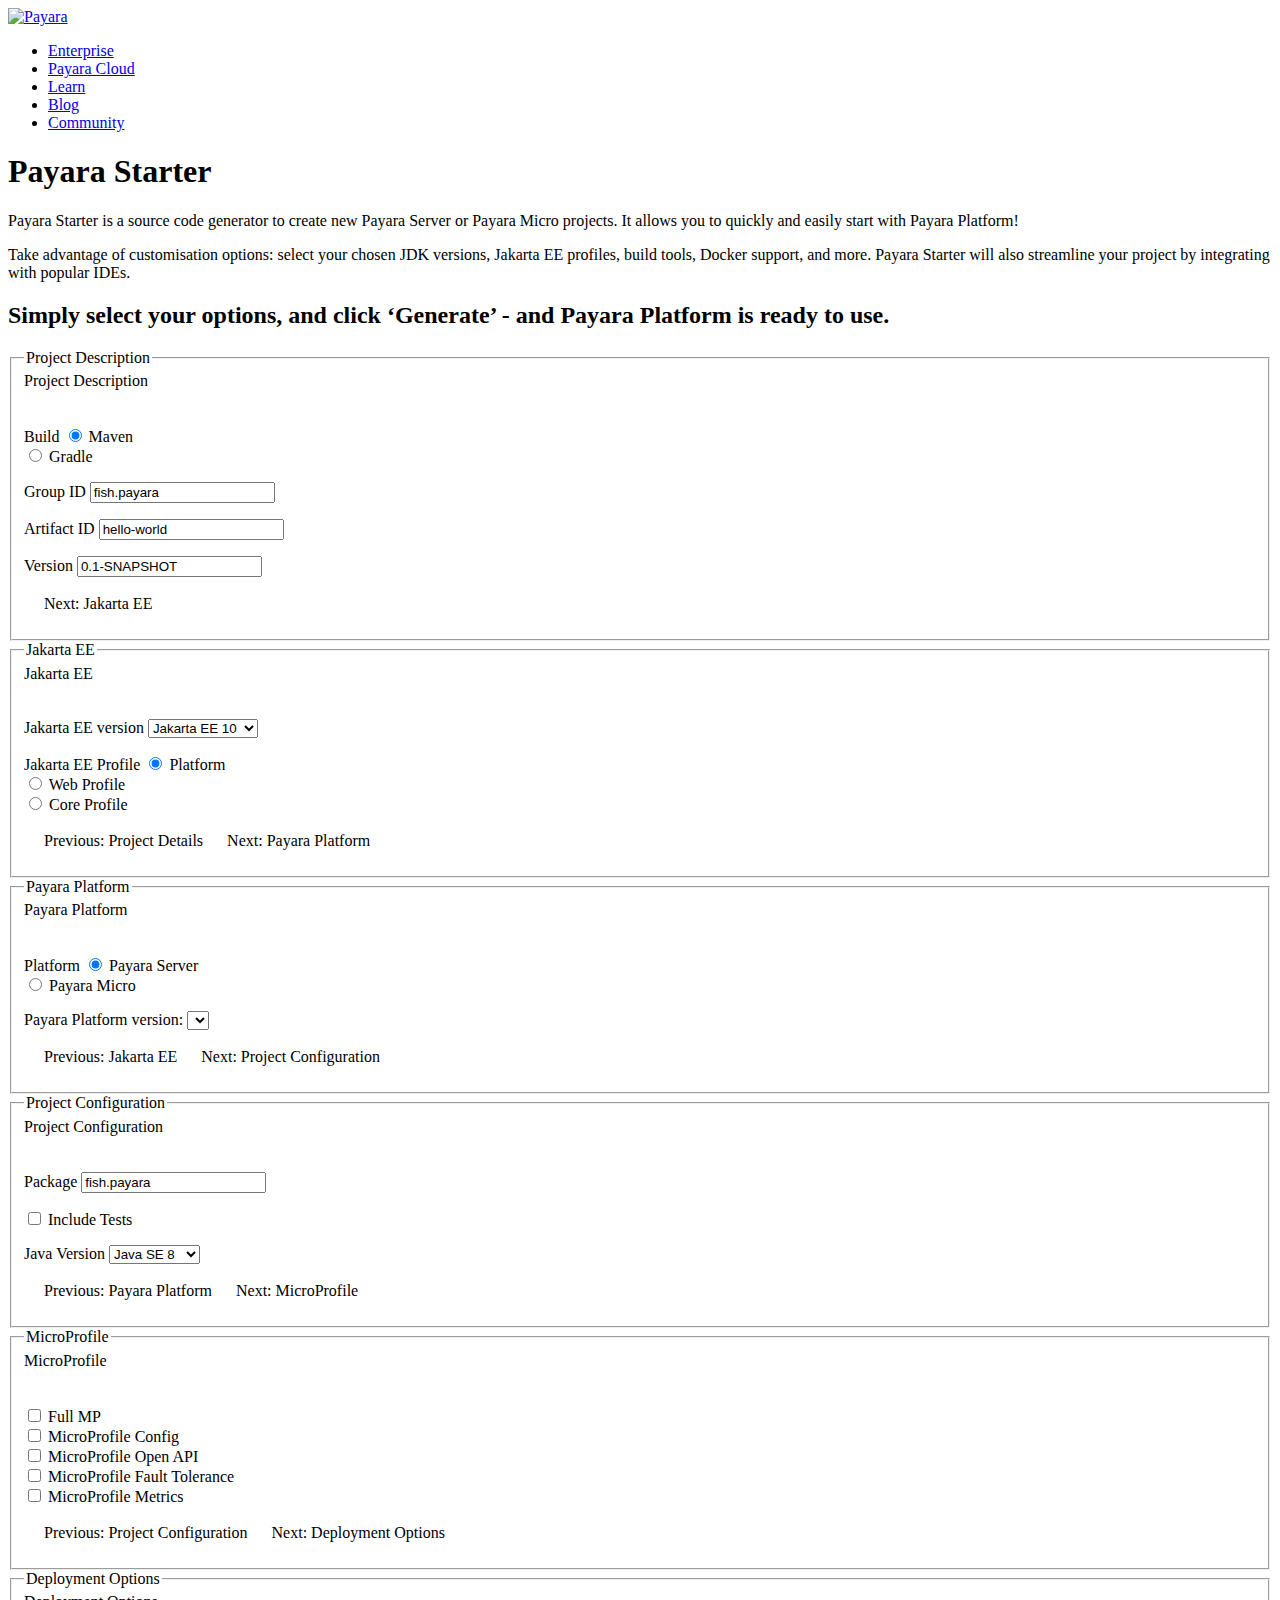
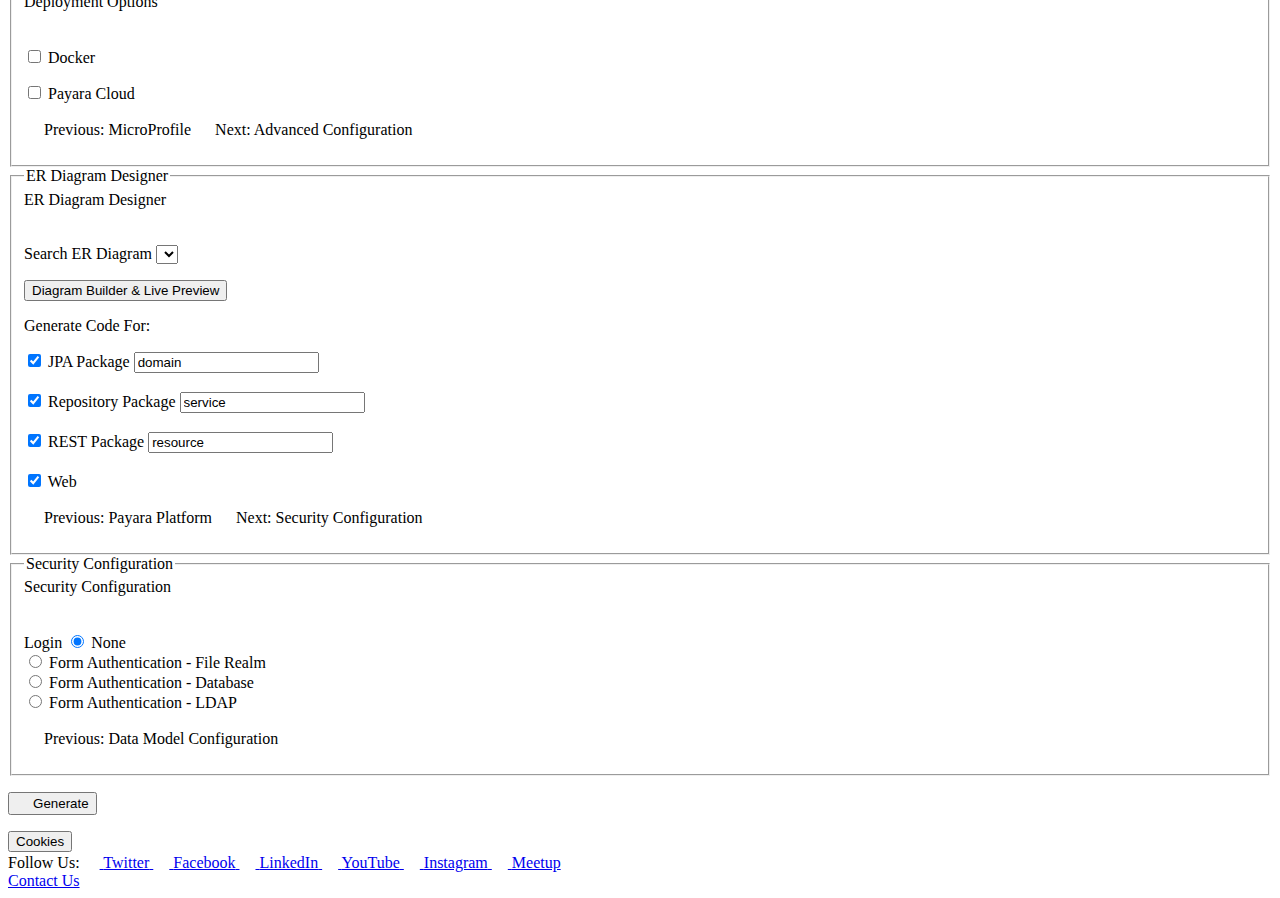
==== commit e22bb0b1: "FISH-10043 Fixes accordion order Jakarta EE => Payara => Java" ====
--- a/starter-ui/src/main/webapp/index.html
+++ b/starter-ui/src/main/webapp/index.html
@@ -190,13 +190,103 @@
                                                             <svg class="icon icon--270deg" width="1em" height="1em" viewBox="0 0 16 16" aria-hidden="true" focusable="false">
                                                             <use href="ui/images/icons.svg#icon-arrow"></use>
                                                             </svg>
+                                                            <span class="button__text">Next<span class="visually-hidden">: Jakarta EE</span></span>
+                                                        </a>
+                                                    </p>
+                                                </div>
+                                            </div>
+                                        </fieldset>
+                                        
+                                        <fieldset class="form-steps__step">
+                                            <legend class="visually-hidden form-steps__title">Jakarta EE</legend>
+                                            <div class="legend h3 form-steps__title" aria-hidden="true">Jakarta EE</div>
+                                            <div class="form-steps__icon">
+                                                <svg class="icon" width="1em" height="1em" viewBox="0 0 16 16" aria-hidden="true" focusable="false">
+                                                <use href="ui/images/icons.svg#icon-tick" class="icon--tick"></use>
+                                                <use href="ui/images/icons.svg#icon-dot" class="icon--dot"></use>
+                                                <use href="ui/images/icons.svg#icon-dot_outline" class="icon--dot-outline"></use>
+                                                </svg>
+                                            </div>
+                                            <div class="form-steps__fields">
+                                                <div class="form-steps__inner">      
+                                                    <p class="form__row">
+                                                        <label class="form__label" for="jakartaEEVersion">Jakarta EE version</label>
+                                                        <select class="form__select" name="jakartaEEVersion" id="jakartaEEVersion">
+                                                        </select>
+                                                    </p>
+                                                    <p class="form__row">
+                                                        <span class="form__label">Jakarta EE Profile</span>
+                                                        <input class="form__radbox" type="radio" name="profile" id="full" value="full" checked>
+                                                        <label class="form__radbox-label" for="full">Platform</label>
+                                                        <br>
+                                                        <input class="form__radbox" type="radio" name="profile" id="web" value="web">
+                                                        <label class="form__radbox-label" for="web">Web Profile</label>
+                                                        <br>
+                                                        <input class="form__radbox" type="radio" name="profile" id="core" value="core">
+                                                        <label class="form__radbox-label" for="core">Core Profile</label>
+                                                    </p>
+                                                    <p class="form__row form-steps__controls">
+                                                        <a class="button button--ghost form__step__button-back">
+                                                            <svg class="icon icon--90deg" width="1em" height="1em" viewBox="0 0 16 16" aria-hidden="true" focusable="false">
+                                                            <use href="ui/images/icons.svg#icon-arrow"></use>
+                                                            </svg>
+                                                            <span class="button__text">Previous<span class="visually-hidden">: Project Details</span></span>
+                                                        </a>
+                                                        <a class="button button--ghost form__step__button">
+                                                            <svg class="icon icon--270deg" width="1em" height="1em" viewBox="0 0 16 16" aria-hidden="true" focusable="false">
+                                                            <use href="ui/images/icons.svg#icon-arrow"></use>
+                                                            </svg>
+                                                            <span class="button__text">Next<span class="visually-hidden">: Payara Platform</span></span>
+                                                        </a>
+                                                    </p>
+                                                </div>
+                                            </div>
+                                        </fieldset>
+                                        
+                                        
+                                        <fieldset class="form-steps__step">
+                                            <legend class="visually-hidden form-steps__title">Payara Platform</legend>
+                                            <div class="legend h3 form-steps__title" aria-hidden="true">Payara Platform</div>
+                                            <div class="form-steps__icon">
+                                                <svg class="icon" width="1em" height="1em" viewBox="0 0 16 16" aria-hidden="true" focusable="false">
+                                                <use href="ui/images/icons.svg#icon-tick" class="icon--tick"></use>
+                                                <use href="ui/images/icons.svg#icon-dot" class="icon--dot"></use>
+                                                <use href="ui/images/icons.svg#icon-dot_outline" class="icon--dot-outline"></use>
+                                                </svg>
+                                            </div>
+                                            <div class="form-steps__fields">
+                                                <div class="form-steps__inner">
+                                                    <p class="form__row">
+                                                        <span class="form__label">Platform</span>
+                                                        <input class="form__radbox" type="radio" name="platform" id="server" value="server" checked>
+                                                        <label class="form__radbox-label" for="server">Payara Server</label>
+                                                        <br>
+                                                        <input class="form__radbox" type="radio" name="platform" id="micro" value="micro">
+                                                        <label class="form__radbox-label" for="micro">Payara Micro</label>
+                                                    </p>
+                                                    <p class="form__row">
+                                                        <label class="form__label" for="payaraVersion">Payara Platform version:</label>
+                                                        <select class="form__select" name="payaraVersion" id="payaraVersion"></select>
+                                                    </p>
+                                                    <p class="form__row form-steps__controls">
+                                                        <a class="button button--ghost form__step__button-back">
+                                                            <svg class="icon icon--90deg" width="1em" height="1em" viewBox="0 0 16 16" aria-hidden="true" focusable="false">
+                                                            <use href="ui/images/icons.svg#icon-arrow"></use>
+                                                            </svg>
+                                                            <span class="button__text">Previous<span class="visually-hidden">: Jakarta EE</span></span>
+                                                        </a>
+                                                        <a class="button button--ghost form__step__button">
+                                                            <svg class="icon icon--270deg" width="1em" height="1em" viewBox="0 0 16 16" aria-hidden="true" focusable="false">
+                                                            <use href="ui/images/icons.svg#icon-arrow"></use>
+                                                            </svg>
                                                             <span class="button__text">Next<span class="visually-hidden">: Project Configuration</span></span>
                                                         </a>
                                                     </p>
                                                 </div>
                                             </div>
                                         </fieldset>
-
+                                        
+                                        
                                         <fieldset class="form-steps__step">
                                             <legend class="visually-hidden form-steps__title">Project Configuration</legend>
                                             <div class="legend h3 form-steps__title" aria-hidden="true">Project Configuration</div>
@@ -226,53 +316,7 @@
                                                             <svg class="icon icon--90deg" width="1em" height="1em" viewBox="0 0 16 16" aria-hidden="true" focusable="false">
                                                             <use href="ui/images/icons.svg#icon-arrow"></use>
                                                             </svg>
-                                                            <span class="button__text">Previous<span class="visually-hidden">: Project Details</span></span>
-                                                        </a>
-                                                        <a class="button button--ghost form__step__button">
-                                                            <svg class="icon icon--270deg" width="1em" height="1em" viewBox="0 0 16 16" aria-hidden="true" focusable="false">
-                                                            <use href="ui/images/icons.svg#icon-arrow"></use>
-                                                            </svg>
-                                                            <span class="button__text">Next<span class="visually-hidden">: Jakarta EE</span></span>
-                                                        </a>
-                                                    </p>
-                                                </div>
-                                            </div>
-                                        </fieldset>
-
-                                        <fieldset class="form-steps__step">
-                                            <legend class="visually-hidden form-steps__title">Jakarta EE</legend>
-                                            <div class="legend h3 form-steps__title" aria-hidden="true">Jakarta EE</div>
-                                            <div class="form-steps__icon">
-                                                <svg class="icon" width="1em" height="1em" viewBox="0 0 16 16" aria-hidden="true" focusable="false">
-                                                <use href="ui/images/icons.svg#icon-tick" class="icon--tick"></use>
-                                                <use href="ui/images/icons.svg#icon-dot" class="icon--dot"></use>
-                                                <use href="ui/images/icons.svg#icon-dot_outline" class="icon--dot-outline"></use>
-                                                </svg>
-                                            </div>
-                                            <div class="form-steps__fields">
-                                                <div class="form-steps__inner">      
-                                                    <p class="form__row">
-                                                        <label class="form__label" for="jakartaEEVersion">Jakarta EE version</label>
-                                                        <select class="form__select" name="jakartaEEVersion" id="jakartaEEVersion">
-                                                        </select>
-                                                    </p>
-                                                    <p class="form__row">
-                                                        <span class="form__label">Jakarta EE Profile</span>
-                                                        <input class="form__radbox" type="radio" name="profile" id="full" value="full" checked>
-                                                        <label class="form__radbox-label" for="full">Platform</label>
-                                                        <br>
-                                                        <input class="form__radbox" type="radio" name="profile" id="web" value="web">
-                                                        <label class="form__radbox-label" for="web">Web Profile</label>
-                                                        <br>
-                                                        <input class="form__radbox" type="radio" name="profile" id="core" value="core">
-                                                        <label class="form__radbox-label" for="core">Core Profile</label>
-                                                    </p>
-                                                    <p class="form__row form-steps__controls">
-                                                        <a class="button button--ghost form__step__button-back">
-                                                            <svg class="icon icon--90deg" width="1em" height="1em" viewBox="0 0 16 16" aria-hidden="true" focusable="false">
-                                                            <use href="ui/images/icons.svg#icon-arrow"></use>
-                                                            </svg>
-                                                            <span class="button__text">Previous<span class="visually-hidden">: Project Configuration</span></span>
+                                                            <span class="button__text">Previous<span class="visually-hidden">: Payara Platform</span></span>
                                                         </a>
                                                         <a class="button button--ghost form__step__button">
                                                             <svg class="icon icon--270deg" width="1em" height="1em" viewBox="0 0 16 16" aria-hidden="true" focusable="false">
@@ -318,49 +362,7 @@
                                                             <svg class="icon icon--90deg" width="1em" height="1em" viewBox="0 0 16 16" aria-hidden="true" focusable="false">
                                                             <use href="ui/images/icons.svg#icon-arrow"></use>
                                                             </svg>
-                                                            <span class="button__text">Previous<span class="visually-hidden">: Jakarta EE</span></span>
-                                                        </a>
-                                                        <a class="button button--ghost form__step__button">
-                                                            <svg class="icon icon--270deg" width="1em" height="1em" viewBox="0 0 16 16" aria-hidden="true" focusable="false">
-                                                            <use href="ui/images/icons.svg#icon-arrow"></use>
-                                                            </svg>
-                                                            <span class="button__text">Next<span class="visually-hidden">: Payara Platform</span></span>
-                                                        </a>
-                                                    </p>
-                                                </div>
-                                            </div>
-                                        </fieldset>
-
-                                        <fieldset class="form-steps__step">
-                                            <legend class="visually-hidden form-steps__title">Payara Platform</legend>
-                                            <div class="legend h3 form-steps__title" aria-hidden="true">Payara Platform</div>
-                                            <div class="form-steps__icon">
-                                                <svg class="icon" width="1em" height="1em" viewBox="0 0 16 16" aria-hidden="true" focusable="false">
-                                                <use href="ui/images/icons.svg#icon-tick" class="icon--tick"></use>
-                                                <use href="ui/images/icons.svg#icon-dot" class="icon--dot"></use>
-                                                <use href="ui/images/icons.svg#icon-dot_outline" class="icon--dot-outline"></use>
-                                                </svg>
-                                            </div>
-                                            <div class="form-steps__fields">
-                                                <div class="form-steps__inner">
-                                                    <p class="form__row">
-                                                        <span class="form__label">Platform</span>
-                                                        <input class="form__radbox" type="radio" name="platform" id="server" value="server" checked>
-                                                        <label class="form__radbox-label" for="server">Payara Server</label>
-                                                        <br>
-                                                        <input class="form__radbox" type="radio" name="platform" id="micro" value="micro">
-                                                        <label class="form__radbox-label" for="micro">Payara Micro</label>
-                                                    </p>
-                                                    <p class="form__row">
-                                                        <label class="form__label" for="payaraVersion">Payara Platform version:</label>
-                                                        <select class="form__select" name="payaraVersion" id="payaraVersion"></select>
-                                                    </p>
-                                                    <p class="form__row form-steps__controls">
-                                                        <a class="button button--ghost form__step__button-back">
-                                                            <svg class="icon icon--90deg" width="1em" height="1em" viewBox="0 0 16 16" aria-hidden="true" focusable="false">
-                                                            <use href="ui/images/icons.svg#icon-arrow"></use>
-                                                            </svg>
-                                                            <span class="button__text">Previous<span class="visually-hidden">: MicroProfile</span></span>
+                                                            <span class="button__text">Previous<span class="visually-hidden">: Project Configuration</span></span>
                                                         </a>
                                                         <a class="button button--ghost form__step__button">
                                                             <svg class="icon icon--270deg" width="1em" height="1em" viewBox="0 0 16 16" aria-hidden="true" focusable="false">
@@ -393,12 +395,13 @@
                                                         <input class="form__radbox" type="checkbox" id="cloud" name="cloud" value="false">
                                                         <label class="form__radbox-label" for="cloud">Payara Cloud</label>
                                                     </p>
+                                                    
                                                     <p class="form__row form-steps__controls">
                                                         <a class="button button--ghost form__step__button-back">
                                                             <svg class="icon icon--90deg" width="1em" height="1em" viewBox="0 0 16 16" aria-hidden="true" focusable="false">
                                                             <use href="ui/images/icons.svg#icon-arrow"></use>
                                                             </svg>
-                                                            <span class="button__text">Previous<span class="visually-hidden">: Payara Platform</span></span>
+                                                            <span class="button__text">Previous<span class="visually-hidden">: MicroProfile</span></span>
                                                         </a>
                                                         <a class="button button--ghost form__step__button">
                                                             <svg class="icon icon--270deg" width="1em" height="1em" viewBox="0 0 16 16" aria-hidden="true" focusable="false">
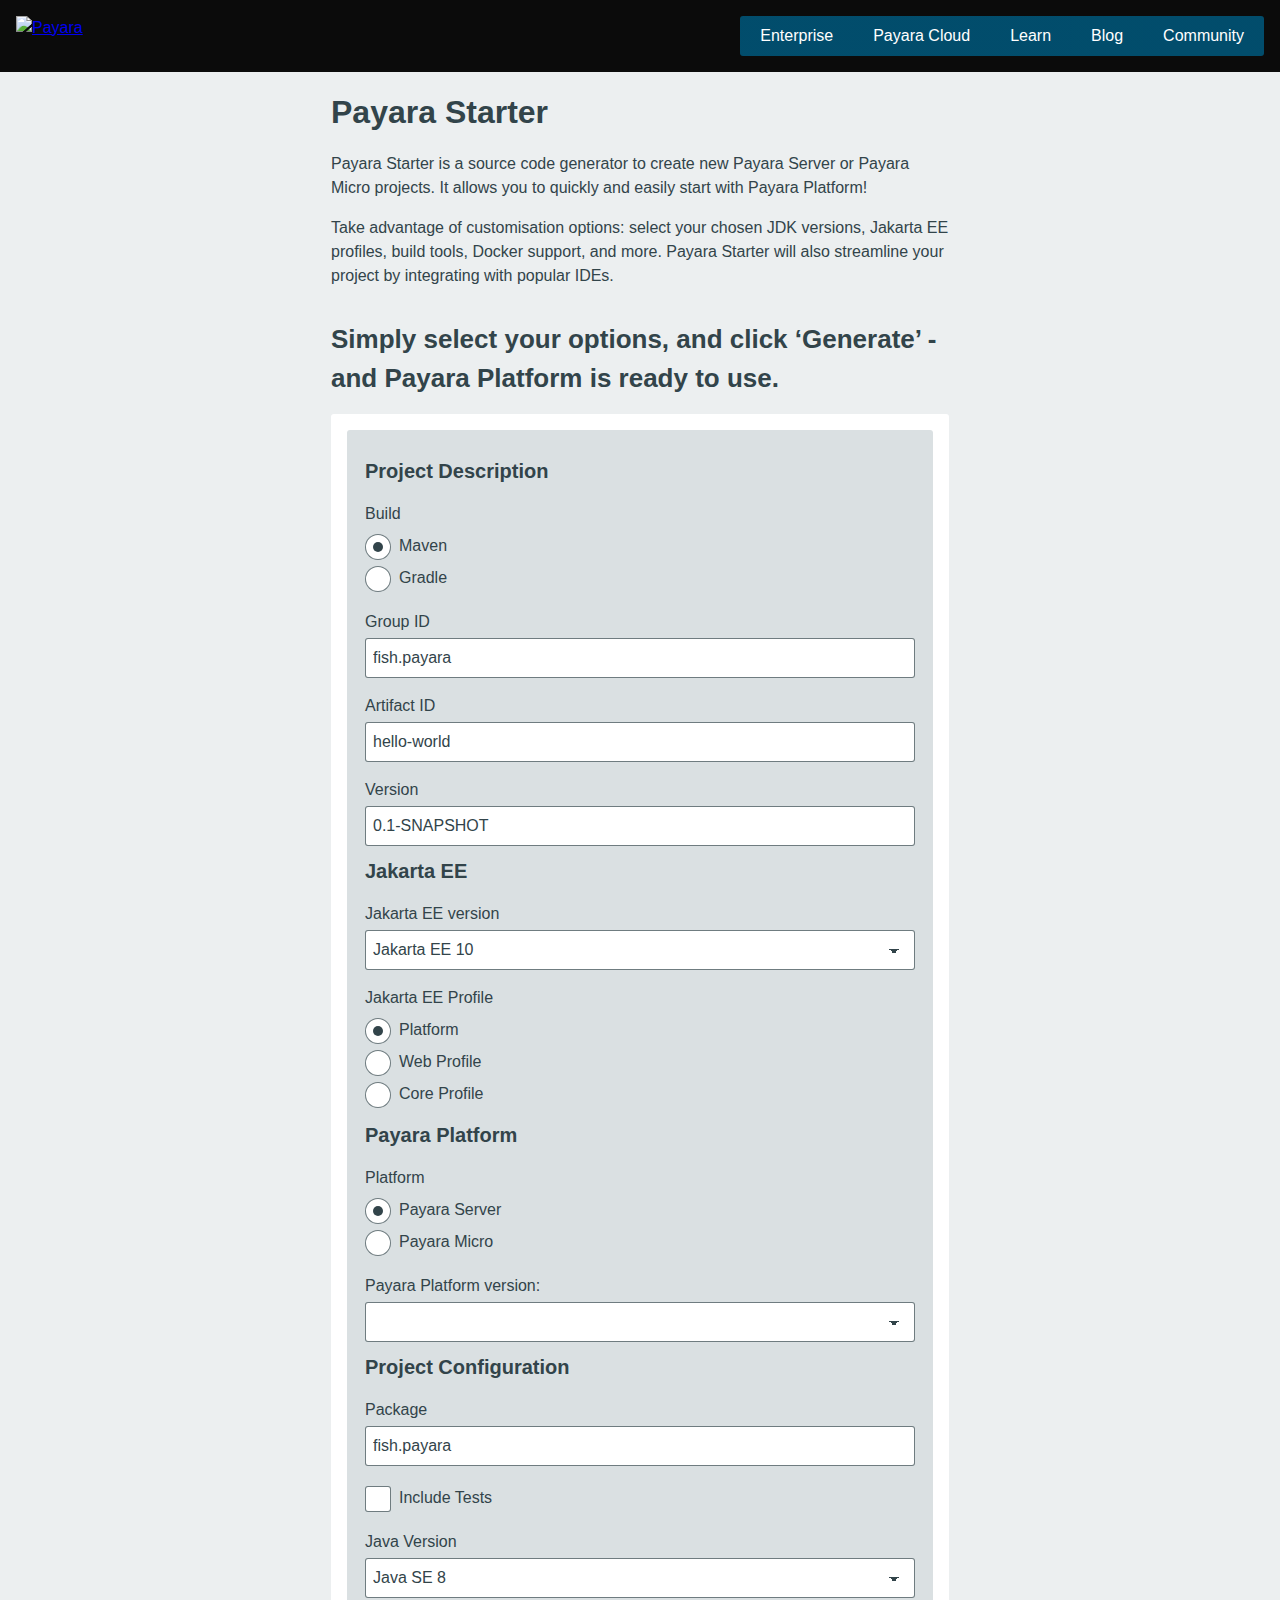
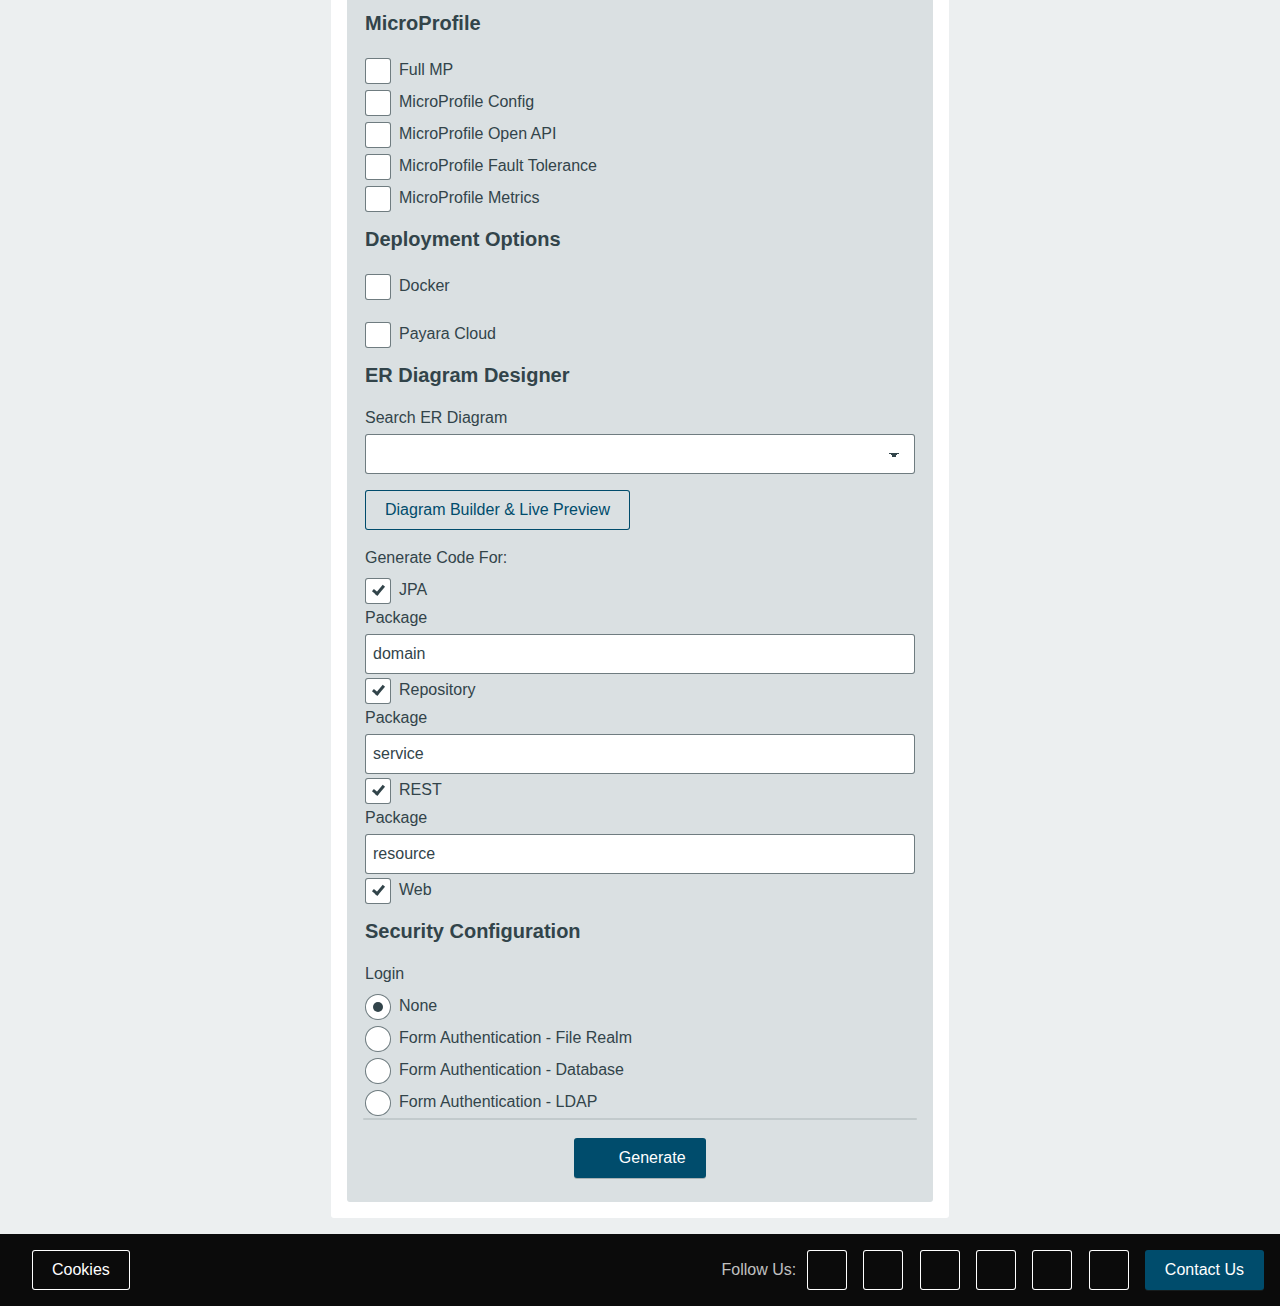
==== commit e59d11b1: "FISH-10039 Removed incorrectly nested div tags." ====
--- a/starter-ui/src/main/webapp/index.html
+++ b/starter-ui/src/main/webapp/index.html
@@ -438,31 +438,23 @@
                                                 </p>
                                                 <p class="form__row">
                                                     <span class="form__label">Generate Code For:</span>
-                                                    <div>
-                                                        <input class="form__radbox" type="checkbox" id="generateJpa" name="generateJpa" value="true" checked title="Generate JPA code">
-                                                        <label class="form__radbox-label" for="generateJpa">JPA</label>
-                                                        <label class="form__label" for="jpaSubpackage">Package</label>
-                                                        <input class="form__textfield" type="text" id="jpaSubpackage" name="jpaSubpackage" value="domain" placeholder="Subpackage for JPA" title="Specify the subpackage for JPA">
-                                                    </div>
+                                                    <input class="form__radbox" type="checkbox" id="generateJpa" name="generateJpa" value="true" checked title="Generate JPA code">
+                                                    <label class="form__radbox-label" for="generateJpa">JPA</label>
+                                                    <label class="form__label" for="jpaSubpackage">Package</label>
+                                                    <input class="form__textfield" type="text" id="jpaSubpackage" name="jpaSubpackage" value="domain" placeholder="Subpackage for JPA" title="Specify the subpackage for JPA">
                                                     <br/>
-                                                    <div>
-                                                        <input class="form__radbox" type="checkbox" id="generateRepository" name="generateRepository" value="true" checked title="Generate Repository code">
-                                                        <label class="form__radbox-label" for="generateRepository">Repository</label>
-                                                        <label class="form__label" for="repositorySubpackage">Package</label>
-                                                        <input class="form__textfield" type="text" id="repositorySubpackage" name="repositorySubpackage" value="service" placeholder="Subpackage for Repository" title="Specify the subpackage for Repository">
-                                                    </div>
+                                                    <input class="form__radbox" type="checkbox" id="generateRepository" name="generateRepository" value="true" checked title="Generate Repository code">
+                                                    <label class="form__radbox-label" for="generateRepository">Repository</label>
+                                                    <label class="form__label" for="repositorySubpackage">Package</label>
+                                                    <input class="form__textfield" type="text" id="repositorySubpackage" name="repositorySubpackage" value="service" placeholder="Subpackage for Repository" title="Specify the subpackage for Repository">
                                                     <br/>
-                                                    <div>
-                                                        <input class="form__radbox" type="checkbox" id="generateRest" name="generateRest" value="true" checked title="Generate REST code">
-                                                        <label class="form__radbox-label" for="generateRest">REST</label>
-                                                        <label class="form__label" for="restSubpackage">Package</label>
-                                                        <input class="form__textfield" type="text" id="restSubpackage" name="restSubpackage" value="resource" placeholder="Subpackage for REST" title="Specify the subpackage for REST">
-                                                    </div>
+                                                    <input class="form__radbox" type="checkbox" id="generateRest" name="generateRest" value="true" checked title="Generate REST code">
+                                                    <label class="form__radbox-label" for="generateRest">REST</label>
+                                                    <label class="form__label" for="restSubpackage">Package</label>
+                                                    <input class="form__textfield" type="text" id="restSubpackage" name="restSubpackage" value="resource" placeholder="Subpackage for REST" title="Specify the subpackage for REST">
                                                     <br/>
-                                                    <div>
                                                         <input class="form__radbox" type="checkbox" id="generateWeb" name="generateWeb" value="true" checked title="Generate Web code">
                                                         <label class="form__radbox-label" for="generateWeb">Web</label>
-                                                    </div>
                                                 </p>
 
                                                 <p class="form__row form-steps__controls">
--- a/starter-ui/src/main/webapp/ui/css/payara.min.css
+++ b/starter-ui/src/main/webapp/ui/css/payara.min.css
@@ -0,0 +1,43 @@
+/*! Payara Pattern Library version: 0.51.2 *//*! DO NOT MODIFY THIS FILE, CHANGES WILL BE OVERWRITTEN! */img,table{border:none}.accordion__item,.copy-box,.copy-box__content,.icon-list li,.popup,.status,.tab-group__tabs,.table__color-tag{position:relative}html{box-sizing:border-box;font-family:Helvetica,Arial,sans-serif;font-size:62.5%}.tab-panel__tab,input,select,textarea{font-family:inherit;line-height:inherit;-webkit-appearance:none;outline:0}@media only screen and (min-width:100em){html{font-size:70.3125%}}@media screen and (prefers-reduced-motion:no-preference){html{scroll-behavior:smooth}}*,:after,:before{box-sizing:inherit}details[open]>*,details[open]>:after,details[open]>:before{box-sizing:border-box}img{display:block;max-width:100%;height:auto}blockquote,body,cite,dd,dl,dt,h1,h2,h3,h4,h5,h6,ol,p,ul{font-weight:400;font-size:1em;font-style:normal;margin:0;padding:0}code,pre{font-size:2ex}ol,ul{list-style-type:none}table{border-collapse:collapse;border-spacing:0}th{font-weight:400}pre{margin:0;tab-size:4}button[class]{cursor:pointer;-webkit-appearance:none}input,select,textarea{font-size:inherit;margin:0}.dl--grid dt,.dl--horizontal>dd:not(:last-child),.gutter--h{margin-right:1.6rem}input[type=checkbox]{appearance:auto;-webkit-appearance:checkbox}fieldset{border:0;padding:0}legend{padding:0}:root{--tango:240,152,27;--midnight:0,44,62;--smurf:5,152,214;--basalt:50,68,74;--concrete:218,224,226;--cherry:155,18,0;--frog:0,103,41;--cherry-on-dark:255,150,130;--cherry-on-dark:255,86,65;--coal:23,24,24;--jet:15,15,15;--onyx:11,11,11;--post-it:244,244,52;--marmalade:244,74,2;--gecko:98,196,0;--plum:170,0,250;--candy:255,66,180;--mud:152,73,0;--slate:152,147,138;--ortolan:0,53,241;--scrollbar-track:rgba(var(--basalt), 0.1);--scrollbar-thumb:rgba(var(--basalt), 0.4);--scrollbar-shadow:rgba(var(--onyx), 0.3);--scrollbar-sidebar-track:rgba(var(--onyx), 0.5);--scrollbar-sidebar-thumb:rgba(var(--smurf), 0.4);--scrollbar-sidebar-shadow:rgba(var(--onyx), 0.75);--scrollbar-status-track:rgba(var(--onyx), 0.2);--scrollbar-status-thumb:rgba(255,255,255, 0.4);--scrollbar-status-shadow:rgba(var(--onyx), 0.3);--button-radius:0.3rem;--block-radius:0.3rem;--gutter-tight:0.8rem;--gutter-medium:1.6rem;--gutter-loose:3.2rem;--gutter:var(--gutter-medium);--padding-tight:1.2rem;--padding-medium:1.6rem;--padding-loose:2rem;--padding:var(--padding-medium);--page-background:rgb(236,239,240);--page-text:var(--basalt);--sidebar-background:rgb(var(--midnight));--sidebar-text:rgb(255,255,255);--header-text:rgb(255,255,255);--table:var(--basalt);--table-tint:var(--concrete);--table-header-text:255,255,255;--table-border-opacity:0.25;--table-header-opacity:1;--table-horizontal-header-opacity:0.1;--table-tint-opacity:0.5;--table-highlight:rgba(var(--tango), 0.75);--table-highlight-th:linear-gradient(
+				rgba(var(--tango), 0.5), 
+				rgba(var(--tango), 0.5)),rgba(var(--table), var(--table-header-opacity));--table-highlight-row:linear-gradient(
+				rgba(var(--tango), 0.8), 
+				rgba(var(--tango), 0.8)),rgba(var(--table), var(--table-horizontal-header-opacity));--table-highlight-intersect:rgba(var(--tango), 0.9);--tab-panel-background:255,255,255;--tab-text:255,255,255;--inactive-tab-background:var(--tab-panel-background);--button-bk:rgb(0,76,108);--button-bk-hover:rgb(0,86,123);--button-ghost-text:var(--button-bk);--button-shadow:var(--basalt);--popup-button-bk:var(--button-bk);--popup-button-text:rgb(255,255,255);--popup-button-bk-hover:var(--button-bk-hover);--menu:var(--smurf);--menu-shadow:var(--onyx);--menu-text:255,255,255;--menu-current-text:0,31,43;--step-line:rgba(var(--basalt), 0.2);--form-error:var(--cherry);--form-field-background:rgb(255,255,255);--form-field-border:rgba(var(--basalt),0.7);--form-field-border-hover:rgba(var(--basalt),0.5);--form-field-background-dark:linear-gradient(
+				rgba(255,255,255, 0.15), 
+				rgba(255,255,255, 0.15)),rgb(var(--coal));--form-field-border-dark:rgba(255,255,255,0.4);--form-field-border-hover-dark:rgba(255,255,255,0.2);--large-radios-min-width:40rem;--large-radios-bk:rgba(var(--basalt), 0.5);--large-radios-text:255,255,255;--large-radios-stripe:rgb(var(--tango));--large-radios-stripe-disabled:rgba(var(--basalt),0.3);--form-select-background:linear-gradient(45deg, transparent 50%, currentColor 50%),linear-gradient(135deg, currentColor 50%, transparent 50%),var(--form-field-background);--form-select-background-dark:linear-gradient(45deg, transparent 50%, currentColor 50%),linear-gradient(135deg, currentColor 50%, transparent 50%),linear-gradient(
+				rgba(255,255,255, 0.15), 
+				rgba(255,255,255, 0.15)),rgb(var(--coal))}.color--marmalade{color:#f44a02!important;color:rgb(var(--marmalade))!important}.color-bk--marmalade{background:#f44a02!important;background:rgb(var(--marmalade))!important}.color-fill--marmalade{fill:#f44a02!important;fill:rgb(var(--marmalade))!important}.color--gecko{color:#62c400!important;color:rgb(var(--gecko))!important}.color-bk--gecko{background:#62c400!important;background:rgb(var(--gecko))!important}.color-fill--gecko{fill:#62c400!important;fill:rgb(var(--gecko))!important}.color--plum{color:#aa00fa!important;color:rgb(var(--plum))!important}.color-bk--plum{background:#aa00fa!important;background:rgb(var(--plum))!important}.color-fill--plum{fill:#aa00fa!important;fill:rgb(var(--plum))!important}.color--candy{color:#ff42b4!important;color:rgb(var(--candy))!important}.color-bk--candy{background:#ff42b4!important;background:rgb(var(--candy))!important}.color-fill--candy{fill:#ff42b4!important;fill:rgb(var(--candy))!important}.color--mud{color:#984900!important;color:rgb(var(--mud))!important}.color-bk--mud{background:#984900!important;background:rgb(var(--mud))!important}.color-fill--mud{fill:#984900!important;fill:rgb(var(--mud))!important}.color--slate{color:#98938a!important;color:rgb(var(--slate))!important}.color-bk--slate{background:#98938a!important;background:rgb(var(--slate))!important}.color-fill--slate{fill:#98938a!important;fill:rgb(var(--slate))!important}.color--ortolan{color:#0035f1!important;color:rgb(var(--ortolan))!important}.color-bk--ortolan{background:#0035f1!important;background:rgb(var(--ortolan))!important}.color-fill--ortolan{fill:#0035f1!important;fill:rgb(var(--ortolan))!important}.color--tango{color:#f0981b!important;color:rgb(var(--tango))!important}.color-bk--tango{background:#f0981b!important;background:rgb(var(--tango))!important}.color-fill--tango{fill:#f0981b!important;fill:rgb(var(--tango))!important}.color--midnight{color:#002c3e!important;color:rgb(var(--midnight))!important}.color-bk--midnight{background:#002c3e!important;background:rgb(var(--midnight))!important}.color-fill--midnight{fill:#002c3e!important;fill:rgb(var(--midnight))!important}.color--smurf{color:#0598d6!important;color:rgb(var(--smurf))!important}.color-bk--smurf{background:#0598d6!important;background:rgb(var(--smurf))!important}.color-fill--smurf{fill:#0598d6!important;fill:rgb(var(--smurf))!important}.color--cherry{color:#9b1200!important;color:rgb(var(--cherry))!important}.color-bk--cherry{background:#9b1200!important;background:rgb(var(--cherry))!important}.color-fill--cherry{fill:#9b1200!important;fill:rgb(var(--cherry))!important}.color--frog{color:#006729!important;color:rgb(var(--frog))!important}.color-bk--frog{background:#006729!important;background:rgb(var(--frog))!important}.color-fill--frog{fill:#006729!important;fill:rgb(var(--frog))!important}@font-face{font-family:'IBM Plex Sans';font-style:normal;font-weight:400;src:local('IBM Plex Sans'),local('IBMPlexSans'),url(../fonts/ibm-plex-sans-v2-latin-regular.woff2) format('woff2'),url(../fonts/ibm-plex-sans-v2-latin-regular.woff) format('woff');font-display:swap}@font-face{font-family:'IBM Plex Sans';font-style:italic;font-weight:400;src:local('IBM Plex Sans Italic'),local('IBMPlexSans-Italic'),url(../fonts/ibm-plex-sans-v2-latin-italic.woff2) format('woff2'),url(../fonts/ibm-plex-sans-v2-latin-italic.woff) format('woff');font-display:swap}@font-face{font-family:'IBM Plex Sans';font-style:normal;font-weight:700;src:local('IBM Plex Sans Bold'),local('IBMPlexSans-Bold'),url(../fonts/ibm-plex-sans-v2-latin-700.woff2) format('woff2'),url(../fonts/ibm-plex-sans-v2-latin-700.woff) format('woff');font-display:swap}@font-face{font-family:'IBM Plex Sans';font-style:italic;font-weight:700;src:local('IBM Plex Sans Bold Italic'),local('IBMPlexSans-BoldItalic'),url(../fonts/ibm-plex-sans-v2-latin-700italic.woff2) format('woff2'),url(../fonts/ibm-plex-sans-v2-latin-700italic.woff) format('woff');font-display:swap}@font-face{font-family:'IBM Plex Sans';font-style:normal;font-weight:500;src:local('IBM Plex Sans Medium'),local('IBMPlexSans-Medium'),url(../fonts/ibm-plex-sans-v2-latin-500.woff2) format('woff2'),url(../fonts/ibm-plex-sans-v2-latin-500.woff) format('woff');font-display:swap}@font-face{font-family:'IBM Plex Sans';font-style:italic;font-weight:500;src:local('IBM Plex Sans Medium Italic'),local('IBMPlexSans-MediumItalic'),url(../fonts/ibm-plex-sans-v2-latin-500italic.woff2) format('woff2'),url(../fonts/ibm-plex-sans-v2-latin-500italic.woff) format('woff');font-display:swap}body{font-family:'IBM Plex Sans',Helvetica,Arial,sans-serif;font-size:1.6rem;line-height:1.5}.p,p:not([class]){margin-bottom:1.6rem}.p:last-child,p:not([class]):last-child{margin-bottom:0}.h1,.h2,.h3,.h4,h1:not([class]),h2:not([class]),h3:not([class]),h4:not([class]){margin-bottom:1.6rem;font-weight:700}.h1,h1:not([class]){font-size:3.2rem;margin-top:3.2rem}.h2,h2:not([class]){font-size:2.6rem;margin-top:3.2rem}.h3,h3:not([class]){font-size:2rem;margin-top:3.2rem}.h4,h4:not([class]){font-size:1.6rem;margin-top:2.4rem}.h5,.h6,h5:not([class]),h6:not([class]){font-size:1.6rem;font-weight:700}:not(.cards)>[class$=hidden]+h1,:not(.cards)>[class$=hidden]+h2,:not(.cards)>[class$=hidden]+h3,:not(.cards)>[class$=hidden]+h4,:not(.cards)>[class$=hidden]+h5,:not(.cards)>[class$=hidden]+h6,:not(.cards)>h1:first-child,:not(.cards)>h2:first-child,:not(.cards)>h3:first-child,:not(.cards)>h4:first-child,:not(.cards)>h5:first-child,:not(.cards)>h6:first-child,:not(.cards)>input[type=hidden]+h1,:not(.cards)>input[type=hidden]+h2,:not(.cards)>input[type=hidden]+h3,:not(.cards)>input[type=hidden]+h4,:not(.cards)>input[type=hidden]+h5,:not(.cards)>input[type=hidden]+h6,h1+h1,h1+h2,h1+h3,h1+h4,h1+h5,h1+h6,h2+h1,h2+h2,h2+h3,h2+h4,h2+h5,h2+h6,h3+h1,h3+h2,h3+h3,h3+h4,h3+h5,h3+h6,h4+h1,h4+h2,h4+h3,h4+h4,h4+h5,h4+h6,h5+h1,h5+h2,h5+h3,h5+h4,h5+h5,h5+h6,h6+h1,h6+h2,h6+h3,h6+h4,h6+h5,h6+h6{margin-top:0!important}h1:last-child,h2:last-child,h3:last-child,h4:last-child,h5:last-child,h6:last-child{margin-bottom:0!important}.h1.half-space,.h2.half-space,.h3.half-space,.h4.half-space{margin-bottom:.8rem}ul:not([class]){list-style-type:disc;margin-bottom:1.6rem;margin-left:4.8rem}ul:not([class]):last-child{margin-bottom:0}.ul--no-indent{list-style-type:disc;margin-bottom:1.6rem}.ul--no-indent:last-child,dl:not([class]):last-child,ol:not([class]):last-child{margin-bottom:0}ol:not([class]){list-style-type:decimal;margin-bottom:1.6rem;margin-left:4.8rem}.dl--horizontal,dl:not([class]){margin-bottom:1.6rem}dl:not([class]) dt{font-weight:700}.dl--horizontal:last-child{margin-bottom:0}.dl--horizontal>*{display:inline}.dl--horizontal dt{font-weight:700}.dl--grid{margin-bottom:1.6rem}.dl--grid:last-child{margin-bottom:0}.dl--grid dt{clear:left;float:left;font-weight:700}.dl--grid dd{float:left}@supports (display:grid){.dl--grid{display:grid;grid-template-columns:fit-content(50%) 1fr}}.icon-list{list-style-type:none;margin-bottom:1.6rem;padding-left:2rem}.icon-list:last-child{margin-bottom:0}.icon-list .icon{position:absolute;right:calc(100% + .4rem);top:.4rem}.icon-list .icon--tick{fill:#006729;fill:rgb(var(--frog))}.text--large{font-size:2em}p.text--large{margin-bottom:1.6rem}p.text--large:last-child,pre:not([class]):last-child{margin-bottom:0}.gutter--v,pre:not([class]){margin-bottom:1.6rem}small{font-size:1.4rem}small.block{display:block;margin:0}.visually-hidden:not(:focus):not(:active){clip:rect(0 0 0 0);clip-path:inset(100%);height:1px;overflow:hidden;position:absolute;white-space:nowrap;width:1px}.dom-hidden{display:none!important}.card--child-block,.cards,.page__sidebar{display:flex}.theme--light{--scrollbar-track:rgba(var(--basalt), 0.1);--scrollbar-thumb:rgba(var(--basalt), 0.4);--scrollbar-shadow:rgba(var(--onyx), 0.3);--page-background:rgb(236,239,240);--page-text:var(--basalt);--table:var(--basalt);--table-tint:var(--concrete);--table-header-text:255,255,255;--table-border-opacity:0.25;--table-header-opacity:1;--table-tint-opacity:0.5;--table-highlight:rgba(var(--tango), 0.75);--table-highlight-th:linear-gradient(
+				rgba(var(--tango), 0.5), 
+				rgba(var(--tango), 0.5)),rgba(var(--table), var(--table-header-opacity));--table-highlight-row:linear-gradient(
+				rgba(var(--tango), 0.8), 
+				rgba(var(--tango), 0.8)),rgba(var(--table), var(--table-horizontal-header-opacity));--table-highlight-intersect:rgba(var(--tango), 0.9);--button-ghost-text:var(--button-bk);--popup-button-bk:var(--button-bk);--popup-button-text:rgb(255,255,255);--popup-button-bk-hover:var(--button-bk-hover);--form-error:var(--cherry);--form-field-background:rgb(255,255,255);--form-field-border:rgba(var(--basalt),0.7);--form-field-border-hover:rgba(var(--basalt),0.5);--large-radios-bk:rgba(var(--basalt), 1);--large-radios-text:255,255,255;--form-select-background:linear-gradient(45deg, transparent 50%, currentColor 50%),linear-gradient(135deg, currentColor 50%, transparent 50%),var(--form-field-background)}.theme--dark{--scrollbar-track:rgba(255,255,255, 0.15);--scrollbar-thumb:rgba(255,255,255, 0.6);--scrollbar-shadow:rgba(var(--onyx), 0.75);--card-background-opacity:0.05;--card-listing-border:rgba(255,255,255, 0.15);--page-background:rgb(var(--coal));--page-text:255,255,255;--table:255,255,255;--table-tint:255,255,255;--table-header-text:255,255,255;--table-border-opacity:0.15;--table-header-opacity:0.2;--table-tint-opacity:0.1;--table-highlight:rgba(var(--tango), 0.4);--table-highlight-th:linear-gradient(
+				rgba(var(--tango), 0.4), 
+				rgba(var(--tango), 0.4)),rgba(var(--table), var(--table-header-opacity));--table-highlight-row:linear-gradient(
+				rgba(var(--tango), 0.4), 
+				rgba(var(--tango), 0.4)),rgba(var(--table), var(--table-horizontal-header-opacity));--table-highlight-intersect:rgba(var(--tango), 0.5);--tab-panel-background:255,255,255;--tab-text:255,255,255;--inactive-tab-background:var(--tab-panel-background);--tab-group-bk:linear-gradient(
+				rgba(255,255,255, 0.05), 
+				rgba(255,255,255, 0.05)),rgb(var(--coal));--tab-group-active-bk:rgba(var(--coal), 1);--accordion-border:rgba(255,255,255, 0.15);--highlights-background:rgba(255,255,255, 0.35);--copy-box-background:rgb(var(--coal));--copy-box-border:rgb(var(--smurf));--popup-background:var(--basalt);--popup-text:var(--page-text);--popup-page-text:255,255,255;--popup-status-link:255,255,255;--notifictions-bk:linear-gradient(rgba(255,255,255,0.05),rgba(255,255,255,0.05)),rgb(var(--coal));--notifiction-bk:rgba(var(--coal), 0.5);--notifictions-text:255,255,255;--post-it-bk:rgba(var(--post-it),0.4);--chart-border:rgba(255,255,255, 0.3);--link-color:8,161,226;--link-color-focus:var(--onyx);--button-ghost-text:rgb(255,255,255);--popup-button-bk:rgb(255,255,255);--popup-button-text:var(--button-bk);--popup-button-bk-hover:rgba(255,255,255,0.9);--form-background:rgba(var(--jet), 1);--form-footer-border:rgba(255,255,255,0.8);--form-section-footer:var(--jet);--form-fieldset:linear-gradient(
+				rgba(255,255,255, 0.035), 
+				rgba(255,255,255, 0.035)),rgb(var(--jet));--form-fieldset2:linear-gradient(
+				rgba(255,255,255, 0.07), 
+				rgba(255,255,255, 0.07)),rgb(var(--jet));--form-fieldset3:linear-gradient(
+				rgba(255,255,255, 0.15), 
+				rgba(255,255,255, 0.15)),rgb(var(--jet));--form-step-line:rgba(255,255,255, 0.2);--form-step-icon-complete-bk:rgb(var(--smurf));--form-step-icon-incomplete-bk:rgb(var(--basalt));--form-step-icon-incomplete-fill:rgba(255,255,255, 0.5);--form-help:rgba(255,255,255, 0.25);--form-error:var(--cherry-on-dark);--form-field-background:var(--form-field-background-dark);--form-field-border:var(--form-field-border-dark);--form-field-border-hover:var(--form-field-border-hover-dark);--form-pfix-text:rgb(var(--coal));--form-pfix-warning:var(--basalt);--large-radios-bk:rgba(var(--concrete), 0.4);--large-radios-text:255,255,255;--form-select-background:var(--form-select-background-dark);--switch:rgba(255,255,255,0.3);--switch-hover:rgba(255,255,255,0.2);--file-upload-background:rgb(var(--coal));--file-upload-border:rgb(var(--smurf));--icon-colour:255,255,255}.scroll{overflow:auto;scrollbar-color:rgba(50,68,74,.4) rgba(50,68,74,.1);scrollbar-color:var(--scrollbar-thumb) var(--scrollbar-track);scrollbar-width:auto}.page__sidebar .scroll{scrollbar-color:rgba(5,152,214,.4) rgba(11,11,11,.5);scrollbar-color:var(--scrollbar-sidebar-thumb) var(--scrollbar-sidebar-track)}.console.scroll,.status .scroll{scrollbar-color:rgba(255,255,255,.4) rgba(11,11,11,.2);scrollbar-color:var(--scrollbar-status-thumb) var(--scrollbar-status-track)}.scroll pre{width:0}.scroll::-webkit-scrollbar{height:10px;width:10px}.scroll::-webkit-scrollbar-track{background:var(--scrollbar-track)}.page__sidebar .scroll::-webkit-scrollbar-track{background:var(--scrollbar-sidebar-track)}.console.scroll::-webkit-scrollbar-track,.status .scroll::-webkit-scrollbar-track{background:var(--scrollbar-status-track)}.scroll::-webkit-scrollbar-thumb{background:var(--scrollbar-thumb);border-radius:10px}.page__sidebar .scroll::-webkit-scrollbar-thumb{background:var(--scrollbar-sidebar-thumb);border-radius:10px}.console.scroll::-webkit-scrollbar-thumb,.status .scroll::-webkit-scrollbar-thumb{background:var(--scrollbar-status-thumb);border-radius:10px}.js__scroll.scroll-shadow--top{box-shadow:0 1em 1em -1em rgba(11,11,11,.3) inset;box-shadow:0 1em 1em -1em var(--scrollbar-shadow) inset}.js__scroll.scroll-shadow--bottom{box-shadow:0 -1em 1em -1em rgba(11,11,11,.3) inset;box-shadow:0 -1em 1em -1em var(--scrollbar-shadow) inset}.js__scroll.scroll-shadow--top.scroll-shadow--bottom{box-shadow:0 1em 1em -1em rgba(11,11,11,.3) inset,0 -1em 1em -1em rgba(11,11,11,.3) inset;box-shadow:0 1em 1em -1em var(--scrollbar-shadow) inset,0 -1em 1em -1em var(--scrollbar-shadow) inset}.page__sidebar .js__scroll.scroll-shadow--top{box-shadow:0 1em 1em -1em rgba(11,11,11,.75) inset;box-shadow:0 1em 1em -1em var(--scrollbar-sidebar-shadow) inset}.page__sidebar .js__scroll.scroll-shadow--bottom{box-shadow:0 -1em 1em -1em rgba(11,11,11,.75) inset;box-shadow:0 -1em 1em -1em var(--scrollbar-sidebar-shadow) inset}.page__sidebar .js__scroll.scroll-shadow--top.scroll-shadow--bottom{box-shadow:0 1em 1em -1em rgba(11,11,11,.75) inset,0 -1em 1em -1em rgba(11,11,11,.75) inset;box-shadow:0 1em 1em -1em var(--scrollbar-sidebar-shadow) inset,0 -1em 1em -1em var(--scrollbar-sidebar-shadow) inset}.status .js__scroll.scroll-shadow--top{box-shadow:0 1em 1em -1em rgba(11,11,11,.3) inset;box-shadow:0 1em 1em -1em var(--scrollbar-status-shadow) inset}.status .js__scroll.scroll-shadow--bottom{box-shadow:0 -1em 1em -1em rgba(11,11,11,.3) inset;box-shadow:0 -1em 1em -1em var(--scrollbar-status-shadow) inset}.status .js__scroll.scroll-shadow--top.scroll-shadow--bottom{box-shadow:0 1em 1em -1em rgba(11,11,11,.3) inset,0 -1em 1em -1em rgba(11,11,11,.3) inset;box-shadow:0 1em 1em -1em var(--scrollbar-status-shadow) inset,0 -1em 1em -1em var(--scrollbar-status-shadow) inset}.page .text-align--left{text-align:left}.page .text-align--center{text-align:center}.page .text-align--right{text-align:right}.no-wrap{white-space:nowrap}@media only screen and (max-width:30em){.no-wrap{white-space:normal}}.gutter{margin:1.6rem;margin:var(--gutter)}.gutter--v{margin-top:1.6rem;margin-top:var(--gutter);margin-bottom:var(--gutter)}.gutter--h{margin-left:1.6rem;margin-left:var(--gutter);margin-right:var(--gutter)}.gutter--l{margin-left:1.6rem;margin-left:var(--gutter)}.gutter--r{margin-right:1.6rem;margin-right:var(--gutter)}.gutter--t{margin-top:1.6rem;margin-top:var(--gutter)}.gutter--t--double,.gutter--v--double{margin-top:calc(var(--gutter) * 2)}.gutter--b{margin-bottom:1.6rem;margin-bottom:var(--gutter)}.gutter--b--double,.gutter--v--double{margin-bottom:calc(var(--gutter) * 2)}.theme--light,:root{--card-background-opacity:1;--card-listing-border:rgba(var(--basalt), 0.25);--tab-group-bk:rgb(var(--concrete));--tab-group-active-bk:rgb(255,255,255);--accordion-border:rgba(var(--basalt), 0.25);--highlights-background:rgba(var(--basalt), 0.75);--copy-box-background:rgb(255,255,255);--copy-box-border:rgb(var(--smurf));--popup-background:255,255,255;--popup-text:var(--page-text);--popup-page-text:var(--page-text);--popup-status-link:0,115,165;--notifictions-bk:rgb(255,255,255);--notifiction-bk:rgba(var(--concrete), 0.4);--notifictions-text:var(--basalt);--post-it-bk:rgb(var(--post-it));--chart-border:rgba(var(--basalt), 0.5);--link-color:0,115,165;--link-color-focus:255,255,255;--form-background:rgb(var(--concrete));--form-footer-border:rgba(var(--basalt),0.7);--form-section-footer:var(--concrete);--form-fieldset:linear-gradient(
+				rgba(255,255,255, 0.35), 
+				rgba(255,255,255, 0.35)),rgb(var(--concrete));--form-fieldset2:linear-gradient(
+				rgba(255,255,255, 0.7), 
+				rgba(255,255,255, 0.7)),rgb(var(--concrete));--form-fieldset3:linear-gradient(
+				rgba(255,255,255, 1), 
+				rgba(255,255,255, 1)),rgb(var(--concrete));--form-step-line:rgba(var(--basalt), 0.2);--form-step-icon-complete-bk:rgb(var(--midnight));--form-step-icon-incomplete-bk:rgb(255,255,255);--form-step-icon-incomplete-fill:rgba(var(--basalt), 0.5);--form-help:rgba(var(--basalt), 0.7);--form-pfix-text:rgb(255,255,255);--form-pfix-warning:var(--basalt);--switch:rgba(var(--basalt),0.5);--switch-hover:rgba(var(--basalt),0.4);--file-upload-background:rgb(255,255,255);--file-upload-border:rgb(var(--smurf));--icon-colour:var(--onyx)}.cards{flex-flow:row wrap;justify-content:space-between;align-items:stretch;margin:calc(var(--gutter)/ 2) calc(var(--gutter)/ 2) calc((var(--gutter)/ 2) - var(--gutter))}.cards--vertical{flex-flow:column}.cards .cards{margin:calc((var(--gutter)/ 2) - var(--gutter))}.cards .cards .card--bk,.cards>*{background:rgba(255,255,255,1);background:rgba(255,255,255,var(--card-background-opacity));border-radius:.3rem;border-radius:var(--block-radius);flex:1 0 6rem;flex:1 0 calc(4rem + calc(1.6rem * 2));flex:1 0 calc(4rem + calc(var(--padding) * 2));margin:calc(var(--gutter)/ 2);padding:1.6rem;padding:var(--padding)}.card--no-pad,.cards .cards>*,.cards.card--no-pad>*{padding:0;background:0 0}.page__footer .card--no-pad,.page__header .card--no-pad{margin:calc((var(--padding)/ 2) * -1)}.card--no-bk{background:0 0}.card--child-block>*{flex:1 0 auto}.card--width-1{flex:0 1 8%;flex:0 1 calc(calc(100% / 12) - 1.6rem);flex:0 1 calc(calc(100% / 12) - var(--gutter))}.card--width-2{flex:0 1 16%;flex:0 1 calc((calc(100% / 12) * 2) - 1.6rem);flex:0 1 calc((calc(100% / 12) * 2) - var(--gutter))}.card--width-3{flex:0 1 25%;flex:0 1 calc((calc(100% / 12) * 3) - 1.6rem);flex:0 1 calc((calc(100% / 12) * 3) - var(--gutter))}.card--width-4{flex:0 1 33%;flex:0 1 calc((calc(100% / 12) * 4) - 1.6rem);flex:0 1 calc((calc(100% / 12) * 4) - var(--gutter))}.card--width-5{flex:0 1 41%;flex:0 1 calc((calc(100% / 12) * 5) - 1.6rem);flex:0 1 calc((calc(100% / 12) * 5) - var(--gutter))}.card--width-6{flex:0 1 50%;flex:0 1 calc((calc(100% / 12) * 6) - 1.6rem);flex:0 1 calc((calc(100% / 12) * 6) - var(--gutter))}.card--width-7{flex:0 1 58%;flex:0 1 calc((calc(100% / 12) * 7) - 1.6rem);flex:0 1 calc((calc(100% / 12) * 7) - var(--gutter))}.card--width-8{flex:0 1 66%;flex:0 1 calc((calc(100% / 12) * 8) - 1.6rem);flex:0 1 calc((calc(100% / 12) * 8) - var(--gutter))}.card--width-9{flex:0 1 75%;flex:0 1 calc((calc(100% / 12) * 9) - 1.6rem);flex:0 1 calc((calc(100% / 12) * 9) - var(--gutter))}.card--width-10{flex:0 1 83%;flex:0 1 calc((calc(100% / 12) * 10) - 1.6rem);flex:0 1 calc((calc(100% / 12) * 10) - var(--gutter))}.card--width-11{flex:0 1 91%;flex:0 1 calc((calc(100% / 12) * 11) - 1.6rem);flex:0 1 calc((calc(100% / 12) * 11) - var(--gutter))}.card--width-12{flex:0 1 100%;flex:0 1 100% - 1.6rem;flex:0 1 100% - var(--gutter)}.card--no-wrap{white-space:nowrap}.card--min-width-100{flex:1 1 100rem}.card--min-width-90{flex:1 1 90rem}.card--min-width-80{flex:1 1 80rem}.card--min-width-70{flex:1 1 70rem}.card--min-width-60{flex:1 1 60rem}.card--min-width-50{flex:1 1 50rem}.card--min-width-40{flex:1 1 40rem}.card--min-width-30{flex:1 1 30rem}.card--min-width-20{flex:1 1 20rem}.cards--min-width-small>*{flex:1 1 16rem}.cards--min-width-medium>*{flex:1 1 30rem}.cards--min-width-lardium>*{flex:1 1 45rem}.cards--min-width-large>*{flex:1 1 60rem}.cards--min-width-medium:not(.cards){flex:1 1 200px}.cards.card--min-width-100>*{flex:1 1 100rem}.cards.card--min-width-90>*{flex:1 1 90rem}.cards.card--min-width-80>*{flex:1 1 80rem}.cards.card--min-width-70>*{flex:1 1 70rem}.cards.card--min-width-60>*{flex:1 1 60rem}.cards.card--min-width-50>*{flex:1 1 50rem}.cards.card--min-width-40>*{flex:1 1 40rem}.cards.card--min-width-30>*{flex:1 1 30rem}.cards.card--min-width-20>*{flex:1 1 20rem}.cards--max-width{margin:auto}.cards--max-width>.cards{margin-left:calc((var(--gutter)/ 2) - var(--gutter));margin-right:calc((var(--gutter)/ 2) - var(--gutter))}.cards--max-width--small{max-width:45rem}.cards--max-width--medium{max-width:65rem}.cards--max-width--large{max-width:130rem}.card--content-width{flex:0 0 auto}.cards--listing>*{background:0 0;border:1px solid rgba(50,68,74,.25);border:1px solid var(--card-listing-border);padding:1.6rem;padding:var(--padding)}.cards .cards--listing>*{padding:1.6rem;padding:var(--padding)}.max-width{max-width:60rem}.page{background:var(--page-background);color:#32444a;color:rgb(var(--page-text))}.page__header{background:#0b0b0b;background:rgb(var(--onyx));color:#fff;color:var(--header-text);padding:1.6rem;padding:var(--padding)}.page__sidebar{align-self:stretch;background:var(--sidebar-background);color:#fff;color:var(--sidebar-text)}.page__footer{background:#0b0b0b;background:rgb(var(--onyx));color:rgba(255,255,255,.75);padding:1.6rem;padding:var(--padding);text-align:center}@media only screen and (min-width:60rem){.page{display:flex;flex-direction:column;min-height:100vh}.page__header{flex:1 0 auto}.page__main{display:flex;flex:999 0 auto;flex-direction:row}.page__sidebar{flex:1 0 15em}.page__sidebar.page__sidebar--wider{flex:1 0 20em}.page__content{flex:999 0 0;width:100%}.page__content-inner{margin-bottom:1.6rem;margin-bottom:var(--gutter)}.page__footer{flex:1 0 auto}.page--sticky{height:100vh;overflow:hidden}.page--sticky .page__content{display:flex;flex-direction:column}.page--sticky .page__content-inner{flex:999 0 auto;height:0;overflow-y:auto;margin-bottom:calc(var(--gutter)/ 2)}}.page--sticky-header .page__header{position:sticky;top:0;z-index:3}@media only screen and (max-width:calc(60rem - 1px)){.page__sidebar--expanded{overflow:hidden}.page__sidebar--expanded .page__sidebar{bottom:0;left:0;position:absolute;right:0;top:0;z-index:1}.page__content-inner{margin-bottom:1.6rem;margin-bottom:var(--gutter)}}.page__header .logo{display:block;width:12rem}.js__main-menu--wrapped.js__main-menu{justify-content:center}.sidebar{align-self:stretch;display:flex;flex-direction:column;width:100%}.sidebar__footer,.sidebar__header{flex:0 0 auto;padding:1.6rem;padding:var(--padding)}.sidebar__footer{display:flex;flex-flow:row wrap;justify-content:stretch;width:100%}.sidebar__content{min-height:4em;overflow-y:auto;flex:1 1 auto;height:0;padding:0 1.6rem;padding:0 var(--padding)}.page__sidebar .menu{margin:0 calc(-1 * var(--padding));width:calc(100% + (1.6rem*2));width:calc(100% + (var(--padding) *2))}.page__sidebar .sidebar__footer .menu{margin-bottom:calc(-1 * var(--padding))}@supports (position:sticky){.page:not(.page--sticky) .sidebar{top:0;position:sticky;max-height:100vh}}.page__sidebar .logo{display:block;max-width:12rem}.page__sidebar .logo .logo__icon{display:none}@media only screen and (min-width:60rem){.page__sidebar--minimised .sidebar__content,.page__sidebar--minimised .sidebar__footer,.page__sidebar.page__sidebar--minimised .logo .logo__full{display:none}.page__properties.page__sidebar--minimised,.page__sidebar.page__sidebar--minimised{flex:0 0 5.6rem;position:relative}.page__sidebar.page__sidebar--minimised .logo{margin-top:1.6rem;margin-top:var(--gutter);max-width:4rem}.page__sidebar.page__sidebar--minimised .logo .logo__icon{clear:both;display:block;margin:0 .4rem}}.page__sidebar .sidebar__toggle{display:none}.page__sidebar .sidebar__toggle,.page__sidebar .sidebar__toggle__mob{float:right;margin:0}.page__sidebar .sidebar__toggle .icon,.page__sidebar .sidebar__toggle__mob .icon{transform:rotate(180deg)}@media only screen and (min-width:60rem){.page__sidebar--minimised .sidebar__toggle{float:none}.page__sidebar--minimised .sidebar__toggle .icon{transform:rotate(00deg)}.page__sidebar .sidebar__toggle{display:block}.page__sidebar .sidebar__toggle__mob{display:none}}@media only screen and (max-width:calc(60rem - 1px)){.page__sidebar .sidebar__toggle__mob{display:block}.sidebar__toggle__mob .icon{transition:transform .2s}.page__sidebar--expanded .sidebar__toggle__mob .icon{transform:rotate(270deg)}.page__sidebar--expanded .sidebar__toggle__mob[aria-pressed=true] .icon{transform:rotate(90deg)}.sidebar__content,.sidebar__footer{display:none}.page__sidebar--expanded .sidebar__content{display:block}.page__sidebar--expanded .sidebar__footer{display:flex}}.accordion__toggle .icon,.form__switch__dot{transition:all .2s ease-in-out}.profile{align-items:center;display:flex;margin:0 .4rem .4rem 0;margin-right:calc((4rem - (var(--padding)/ 2)) * -1)}.profile__av{border-radius:.3rem;border-radius:var(--button-radius);overflow:hidden;width:4rem}.profile__name{flex:1 1 auto;padding:calc(var(--padding)/ 4)}.sidebar__logout{align-self:flex-end;justify-self:flex-end;margin-bottom:.4rem;margin-left:calc(4rem + (var(--padding)/ 4))}.table{border-collapse:separate}.table--full-width{width:100%}.table--align-center{margin-left:auto;margin-right:auto}.table td,.table th{border-bottom:solid 1px rgba(50,68,74,.25);border-bottom:solid 1px rgba(var(--table),var(--table-border-opacity));padding:.8rem 1.6rem;padding:.8rem var(--padding);text-align:left}.table th{background:rgba(50,68,74,1);background:rgba(var(--table),var(--table-header-opacity));color:#fff;color:rgb(var(--table-header-text));font-weight:700}.table [scope=row]{background:rgba(50,68,74,1);background:rgba(var(--table),var(--table-header-opacity));font-weight:700}.table thead+tbody [scope=row],.table__thead~tr [scope=row]{background:rgba(50,68,74,.1);background:rgba(var(--table),var(--table-horizontal-header-opacity));font-weight:500}.table__tint td,td.table__tint{background:rgba(50,68,74,.1);background:rgba(var(--table),var(--table-horizontal-header-opacity))}.table thead th:first-child{border-left:solid 1px rgba(50,68,74,1);border-left:solid 1px rgba(var(--table),var(--table-header-opacity))}.table thead th:last-child{border-right:solid 1px rgba(50,68,74,1);border-right:solid 1px rgba(var(--table),var(--table-header-opacity))}.table td:first-child{border-left:solid 1px rgba(50,68,74,.25);border-left:solid 1px rgba(var(--table),var(--table-border-opacity))}.table td:last-child{border-right:solid 1px rgba(50,68,74,.25);border-right:solid 1px rgba(var(--table),var(--table-border-opacity))}.table tbody tr:first-child td{border-top:solid 1px rgba(50,68,74,.25);border-top:solid 1px rgba(var(--table),var(--table-border-opacity))}.table thead+tbody tr:first-child td{border-top:none}.table .table__cell-no-pad{padding:0}td.table--highlight,tr.table--highlight>*{background:var(--table-highlight)}th.table--highlight,tr.table--highlight>[scope=row]{background:var(--table-highlight-th)}thead+tbody tr.table--highlight>[scope=row]{background:var(--table-highlight-row)}tr.table--highlight td.table--highlight{background:var(--table-highlight-intersect)}.table th .sort--desc .icon{transform:rotate(180deg)}.table td>.button{margin-bottom:-.8rem;margin-top:-.8rem}.table__nowrap,.table__nowrap--1 tr>:nth-child(1),.table__nowrap--2 tr>:nth-child(2),.table__nowrap--3 tr>:nth-child(3),.table__nowrap--4 tr>:nth-child(4),.table__nowrap--5 tr>:nth-child(5),.table__nowrap--6 tr>:nth-child(6),.table__nowrap--7 tr>:nth-child(7),.table__nowrap--8 tr>:nth-child(8),.table__nowrap--9 tr>:nth-child(9),tr.table__nowrap>*{white-space:nowrap}tr.table--grouped-with td,tr.table--grouped-with th{border-bottom:none;padding-bottom:0}td.table--grouped-with,th.table--grouped-with{padding-right:0}td.table--grouped-with+td,th.table--grouped-with+th{padding-left:.3em}.table__color-tag:after,.table__color-tag:before{content:"";width:.9rem;position:absolute;left:-1px}.table__color-tag:before{height:100%;top:0;opacity:.5}.table__color-tag:after{height:1px;bottom:-1px;opacity:.75}.table [scope=row]:before,.table__color-tag.table__tint:before,th.table__color-tag:before,tr.table__tint .table__color-tag:before{opacity:1}.table__color-tag--tango:after,.table__color-tag--tango:before{background:#f0981b;background:rgb(var(--tango))}.table__color-tag--midnight:after,.table__color-tag--midnight:before{background:#002c3e;background:rgb(var(--midnight))}.table__color-tag--smurf:after,.table__color-tag--smurf:before{background:#0598d6;background:rgb(var(--smurf))}.table__color-tag--marmalade:after,.table__color-tag--marmalade:before{background:#f44a02;background:rgb(var(--marmalade))}.table__color-tag--gecko:after,.table__color-tag--gecko:before{background:#62c400;background:rgb(var(--gecko))}.table__color-tag--plum:after,.table__color-tag--plum:before{background:#aa00fa;background:rgb(var(--plum))}.table__color-tag--candy:after,.table__color-tag--candy:before{background:#ff42b4;background:rgb(var(--candy))}.table__color-tag--mud:after,.table__color-tag--mud:before{background:#984900;background:rgb(var(--mud))}.table__color-tag--slate:after,.table__color-tag--slate:before{background:#98938a;background:rgb(var(--slate))}.table__color-tag--ortolan:after,.table__color-tag--ortolan:before{background:#0035f1;background:rgb(var(--ortolan))}.tab-panel{background:rgba(255,255,255,.1);background:rgba(var(--tab-panel-background),.1);border-radius:.3rem;border-radius:var(--block-radius);overflow:hidden}.page__sidebar .tab-panel{background:rgba(var(--menu-sidebar-background),.15)}.tab-panel__header{display:flex;flex-direction:row-reverse;align-items:flex-start}.tab-panel__header .tab-panel__icon{fill:rgba(11,11,11,.3);fill:rgba(var(--icon-colour),.3);flex:0 0 auto;margin:1.6rem;margin:var(--padding)}.tab-panel__header .tab-panel__title{align-self:center;flex:1 1 auto;margin:0}.tab-panel__header .tab-panel__toggle{flex:0 0 auto;margin:0}.tab-panel__header .tab-panel__toggle .icon{transform:rotate(90deg)}.tab-panel__header .tab-panel__toggle[aria-expanded=false] .icon{transform:rotate(0)}.tab-panel__inner.minimised{display:none}.tab-panel__tabs{display:flex;padding:0 1.6rem;padding:0 var(--gutter)}.tab-panel__tab{background:rgba(255,255,255,.2);background:rgba(var(--inactive-tab-background),.2);border:none;border-radius:.3rem .3rem 0 0;border-radius:var(--button-radius) var(--button-radius) 0 0;color:#fff;color:rgb(var(--tab-text));font-size:100%;padding:.8rem 1.2rem;text-align:center}.page__sidebar .tab-panel__tab{background:rgba(var(--menu-sidebar-background),.35)}.tab-panel__tab:focus,.tab-panel__tab:focus-visible{box-shadow:-4px -4px 0 0 #0073a5,4px -4px 0 0 #0073a5,-4px 0 0 0 #0073a5,4px 0 0 0 #0073a5;box-shadow:-4px -4px 0 0 rgb(var(--link-color)),4px -4px 0 0 rgb(var(--link-color)),-4px 0 0 0 rgb(var(--link-color)),4px 0 0 0 rgb(var(--link-color))}.tab-panel__tab:focus:not(:focus-visible){box-shadow:none}.tab-panel__tab:hover{background:rgba(255,255,255,.15);background:rgba(var(--inactive-tab-background),.15)}.page__sidebar .tab-panel__tab:hover{background:rgba(var(--menu-sidebar-background),.3)}.tab-panel__tab+.tab-panel__tab{margin-left:.4rem}.tab-panel__tab[aria-selected=true]{background:rgba(255,255,255,.1);background:rgba(var(--tab-panel-background),.1)}.page__sidebar .tab-panel__tab[aria-selected=true]{background:rgba(var(--menu-sidebar-background),.2)}.js .tab-panel__content{display:none;padding:1.6rem;padding:var(--padding)}.js .tab-panel__tabs~.tab-panel__content{background:rgba(255,255,255,.1);background:rgba(var(--tab-panel-background),.1)}.js .page__sidebar .tab-panel__tabs~.tab-panel__content{background:rgba(var(--menu-sidebar-background),.2)}.tab-panel__content.tab-panel__active{display:block}.tab-group.tab-group--box{background:var(--tab-group-bk);border-radius:.3rem;border-radius:var(--block-radius);padding:1.6rem;padding:var(--padding)}.tab-group__tabs{display:none;z-index:1}.js .tab-group__tabs{display:block}.tab-group__tab.button{padding:.8rem 1.6rem;padding:.8rem var(--padding);border-radius:.3rem .3rem 0 0;border-radius:var(--button-radius) var(--button-radius) 0 0;box-shadow:none;margin:0}.tab-group__tab[aria-selected=true]:hover,.tab-group__tab[aria-selected=true]:not(:hover){background:var(--tab-group-bk);color:#32444a;color:rgb(var(--page-text))}.tab-group--box .tab-group__tab[aria-selected=true]:hover,.tab-group--box .tab-group__tab[aria-selected=true]:not(:hover){background:var(--tab-group-active-bk)}.tab-group__content{background:var(--tab-group-bk);border-radius:.3rem;border-radius:var(--block-radius);padding:1.6rem;padding:var(--padding)}.tab-group--box .tab-group__content{background:var(--tab-group-active-bk);padding:1.6rem;padding:var(--padding)}.tab-group__content+.tab-group__content{margin-top:1.6rem;margin-top:var(--gutter)}.js .tab-group__content{display:none;border-radius:0 .3rem .3rem;border-radius:0 var(--block-radius) var(--block-radius)}.js .tab-group__content+.tab-group__content{margin-top:0}.js .tab-group__content--active{display:block}.accordion__item{border:1px solid rgba(50,68,74,.25);border:1px solid var(--accordion-border);column-gap:1.6rem;column-gap:var(--padding);display:grid;grid-template-columns:1fr fit-content(50%);grid-template-areas:'a b''c c';padding:.8rem 1.6rem;padding:.8rem var(--padding)}.accordion__item+.accordion__item{border-top:none}.accordion__item:first-child{border-radius:.3rem .3rem 0 0;border-radius:var(--button-radius) var(--button-radius) 0 0}.accordion__item:last-child{border-radius:0 0 .3rem .3rem;border-radius:0 0 var(--button-radius) var(--button-radius)}.accordion__visible{grid-area:a}.accordion__button,.accordion__toggle{grid-area:b;margin:-.8rem calc(var(--padding) * -1)!important;white-space:nowrap}.accordion__button.button--ghost,.accordion__toggle.button--ghost{margin:-.8rem 0!important}.accordion__toggle[aria-expanded=false] .icon{transform:rotate(90deg)}.accordion__toggle[aria-expanded=true] .icon{transform:rotate(-90deg)}.accordion__content{grid-area:c;margin:-.8rem calc(var(--padding) * -1);margin-top:.4rem;padding:.3rem 1.6rem;padding:.3rem var(--padding);transition:max-height .3s ease-in-out}[aria-expanded=false]+.accordion__content{max-height:0;padding:.3rem 1.6rem;padding:.3rem var(--padding);visibility:hidden}[aria-expanded=true]+.accordion__content{max-height:100vh;padding:.8rem 1.6rem;padding:.8rem var(--padding);visibility:visible}@media only screen and (max-width:18em){.accordion__item{display:block}.accordion .accordion__item .accordion__button,.accordion .accordion__item .accordion__toggle{display:block;margin:0 auto -.8rem!important}}.console{background:#171818;background:rgb(var(--coal));color:#fff}.console--light{background:#fff;color:#171818;color:rgb(var(--coal))}.console pre{padding:calc(var(--padding)/ 2);max-height:30rem}.table .console pre{padding-left:1.6rem;padding-left:var(--padding);padding-right:1.6rem;padding-right:var(--padding)}.highlights{--border-width:0 4px 0 0;--display:flex;--dl:block;--pad:var(--padding);--radius:var(--block-radius) 0 0 var(--block-radius)}@media only screen and (max-width:40rem){.highlights--width-40{--border-width:0 0 4px 0;--display:block;--dl:grid;--pad:0 var(--padding) var(--padding) var(--padding);--radius:var(--block-radius) var(--block-radius) 0 0}}@media only screen and (max-width:60rem){.highlights--width-60{--border-width:0 0 4px 0;--display:block;--dl:grid;--pad:0 var(--padding) var(--padding) var(--padding);--radius:var(--block-radius) var(--block-radius) 0 0}}@media only screen and (max-width:80rem){.highlights--width-80{--border-width:0 0 4px 0;--display:block;--dl:grid;--pad:0 var(--padding) var(--padding) var(--padding);--radius:var(--block-radius) var(--block-radius) 0 0}}.page .highlights{background:var(--highlights-background);color:#fff;display:var(--display)}.highlights__section{flex:0 1 auto;padding:var(--pad);white-space:nowrap;display:flex;align-items:center}.highlights__status,.highlights__status+.highlights__section{padding-top:1.6rem;padding-top:var(--padding)}.highlights__section:last-child{flex-grow:1}.highlights__section--wrap{flex-grow:999;white-space:normal}.highlights__status{border:4px solid #eceff0;border:4px solid var(--page-background);border-radius:var(--radius);border-width:var(--border-width)}.highlights .dl--horizontal{display:var(--dl);grid-template-columns:fit-content(50%) 1fr}.highlights .dl--horizontal dt{margin-right:.4rem}.highlight--right{justify-content:flex-end}.highlights a:not([class]){color:currentColor}.highlights a:focus-visible:not([class]),.highlights a:focus:not([class]){background:#fff;color:#171818;color:rgb(var(--coal))}.highlights a:focus:not(:focus-visible):not([class]){background:0 0;color:currentColor}.highlights__status.highlights__status--good{background:#006729;background:rgb(var(--frog))}.highlights__status.highlights__status--goodish{background:linear-gradient(45deg,rgba(var(--cherry),1) 49%,rgba(var(--frog),1) 50%)}.highlights__status.highlights__status--bad{background:#9b1200;background:rgb(var(--cherry))}.copy-box{align-items:start;display:inline-grid;grid-template-columns:1fr max-content}.copy-box__content{border:1px dashed #0598d6;border:1px dashed var(--copy-box-border);background:var(--copy-box-background);padding:.8rem;user-select:all}.copy-box__content--focussed,.copy-box__content:focus{animation:to-copy .1s step-end forwards}@keyframes to-copy{to{-webkit-user-select:text;user-select:text}}.copy-box__content--copied{animation:copy-box .5s ease-out;animation-fill-mode:forwards}@keyframes copy-box{0%,100%{background:rgba(5,152,214,0);background:rgba(var(--smurf),0)}50%{background:rgba(5,152,214,.25);background:rgba(var(--smurf),.25)}}.copy-box__button{flex:0 0 auto}.callout{background:rgba(240,152,27,.5);background:rgba(var(--tango),.5);border-radius:.3rem;border-radius:var(--block-radius);padding:1.6rem;padding:var(--padding);text-align:center}.popup,.status{padding:1.6rem}.callout ul{margin-left:auto;margin-right:auto;display:inline-block}.callout li{text-align:left}.status-label{font-size:1.4rem;font-weight:700;text-transform:uppercase;white-space:nowrap}a.status-label{color:currentcolor}a.status-label:hover{text-decoration:none}a.status-label:focus,a.status-label:focus-visible{background:#0073a5;background:rgb(var(--link-color));border-radius:2px;color:#fff;color:rgb(var(--link-color-focus));text-decoration:none}a.status-label:focus:not(:focus-visible){background:0 0;border-radius:0;color:#0073a5;color:rgb(var(--link-color));text-decoration:underline}.status-label .icon{fill:inherit}a.status-label:focus .icon,a.status-label:focus-visible .icon{fill:#fff;fill:rgb(var(--link-color-focus))}a.status-label:focus:not(:focus-visible) .icon{fill:#0073a5;fill:rgb(var(--link-color))}.status{background:#32444a;background:rgb(var(--basalt));border-radius:.3rem;border-radius:var(--block-radius);color:#fff;padding:var(--padding)}.status .status__close-button,.status__actions,.status__icon,.status__title{display:none}.status .icon{fill:currentColor}.status--cb .status__close-button{display:block;margin:0;position:absolute;right:0;top:0}.status--cb .status__content,.status--cb .status__title{margin-right:calc(4rem - var(--padding))}.status--title .status__title{display:block}.status--title.status--cb .status__content{margin-right:0}.status--icon .status__icon{display:block;left:1.6rem;left:var(--padding);position:absolute;top:1.6rem;top:var(--padding);width:3.2rem;height:3.2rem;max-height:50%}.status--icon .status__content,.status--icon .status__title{margin-left:calc(var(--padding) + 3.2rem)}.status.status--small{padding:calc(var(--padding)/ 2)}.status--icon.status--small .status__icon{width:2rem;height:2rem;top:calc(1.6rem / 2);top:calc(var(--padding)/ 2)}.status--icon.status--small .status__content{margin-left:calc(var(--padding) + 2rem)}.status--actions{padding-bottom:calc(var(--padding) + calc(var(--padding)/ 2))}.status--actions .status__actions{display:block;padding-top:calc(var(--gutter)/ 4);text-align:center}.status--actions:not(.status--small) .status__actions{padding-top:calc(var(--gutter) * 2)}.status a{color:#fff}.popup:not(.status--success):not(.status--error) a:not([class]){color:#0073a5;color:rgb(var(--popup-status-link))}.status--error{background:#9b1200!important;background:rgb(var(--cherry))!important}.status--success{background:#006729!important;background:rgb(var(--frog))!important}.popup__freeze-page{overflow:hidden}.popup__overlay{align-items:center;background:rgba(23,24,24,.9);background:rgba(var(--coal),.9);bottom:0;display:flex;flex-direction:column;justify-content:center;left:0;position:fixed;right:0;top:0;z-index:100}.popup{background:#fff;background:rgb(var(--popup-background));border-radius:.3rem;border-radius:var(--block-radius);box-shadow:0 20px 20px 4px rgba(11,11,11,.9);box-shadow:0 20px 20px 4px rgba(var(--onyx),.9);color:#fff;display:inline-flex;flex-direction:column;margin:1.6rem 0;margin:var(--gutter) 0;padding:var(--padding);width:60rem}.popup:not(.status--success):not(.status--error){color:#32444a;color:rgb(var(--popup-page-text))}.popup .status__actions,.popup .status__title{flex:0 0 auto}.popup .status__content{flex:1 0 auto;max-height:calc(100vh - 22rem)}.status--tiny{display:inline-block;padding:calc(var(--padding)/ 2);padding-right:1.6rem;padding-right:var(--padding)}.status--tiny .status__icon{display:block;left:1.6rem;left:var(--padding);position:absolute;max-height:50%;width:2rem;height:2rem;top:calc(1.6rem/ 1.8);top:calc(var(--padding)/ 1.8)}.status--tiny .status__icon~.status__content{margin-left:calc(var(--padding) + 2rem);display:flex;flex-wrap:wrap;gap:.8rem}.status--tiny .status__actions{display:inline-block;margin:-.8rem 0}.notifications--popup.notifications{display:inline-block;position:relative;z-index:1}.notifications .button.notification__button:first-child{margin-left:calc((var(--gutter)/ 2) - 2px)!important;margin-right:0!important}.notifications .button.notification__button[aria-expanded=true]{background:var(--notifictions-bk)!important;position:relative;z-index:1}.button.notification__button[aria-expanded=true]:after{background:var(--notifictions-bk);bottom:-8px;content:'';display:block;height:10px;left:0;position:absolute;width:100%}.button.notification__button .icon{height:2.4rem;margin:-4px -12px;width:2.4rem}.button.notification__button[aria-expanded=true] .icon{fill:#0598d6;fill:rgb(var(--smurf))}.notification__button use{display:none}.notification__button--empty use[href$=icon-bell--empty],.notification__button--new use[href$=icon-bell--existing],.notification__button--new use[href$=icon-bell--new],.notification__button--old use[href$=icon-bell--existing]{display:block}.notification__button--new use[href$=icon-bell--new]{fill:#f0981b;fill:rgb(var(--tango))}.notifications--popup .notifications__panel{background:var(--notifictions-bk);box-shadow:0 1px 6px 0 rgba(11,11,11,.9);box-shadow:0 1px 6px 0 rgba(var(--onyx),.9);color:#32444a;color:rgb(var(--notifictions-text));display:none;padding:1.6rem;padding:var(--padding);position:absolute;right:0;text-align:left;top:calc(100% + 3px);width:40rem}.chart,.notification{position:relative}.button,.post-it__footer{text-align:center}.notification__button[aria-expanded=true]+.notifications__panel{display:block}.notification__list{padding-bottom:1.6rem;padding-bottom:var(--padding);padding-top:1.6rem;padding-top:var(--padding)}.notification__list-inner{display:flex;flex-direction:column;gap:1.6rem;gap:var(--padding)}.notification{background:var(--notifiction-bk);border-radius:.3rem;border-radius:var(--block-radius);padding:1.6rem;padding:var(--padding)}.notification .notification__title{font-weight:700;padding-right:.8rem}.icon.notification-pin{fill:currentColor;height:1.6rem;position:absolute;right:.4rem;top:.4rem;width:1.6rem}.notification-delete{position:absolute;right:calc(1.6rem / 2);right:calc(var(--padding)/ 2);bottom:calc(1.6rem / 2);bottom:calc(var(--padding)/ 2)}.notification__empty-text{margin:.8rem 0 1.6rem}.notification--time{fill:#0598d6;fill:rgb(var(--smurf))}.notification--info{fill:#006729;fill:rgb(var(--frog))}.notification--alert{fill:#9b1200;fill:rgb(var(--cherry))}@media only screen and (max-width:37.5rem){.notifications--popup.notifications{position:static}.notifications--popup .notifications__panel{left:0;margin-top:3px;right:auto;top:auto;width:100%}}.page--sticky-header .notifications--popup .notification__button[aria-expanded=true]+.notifications__panel{display:flex;flex-direction:column;max-height:calc(100vh - 4.5em)}.page--sticky-header .notifications--popup .notifications__panel>*{flex:0 0 auto}.page--sticky-header .notifications--popup .notification__list{flex:1 1 auto;margin-bottom:1.6rem;margin-bottom:var(--padding);margin-top:1.6rem;margin-top:var(--padding);padding-top:0;padding-bottom:0}.post-it{background:var(--post-it-bk);border-radius:.3rem;border-radius:var(--block-radius);padding:1.6rem;padding:var(--padding)}.form__row--footer:before,.post-it__footer:before{border-radius:1px;content:''}.post-it+.post-it{margin-top:1.6rem;margin-top:var(--gutter)}.post-it-table :not(.icon)[aria-hidden=true]{display:none}.post-it__title{margin-top:0}.post-it__content--monospaced{font-family:'Courier New',Courier,monospace}.button,.menu__form-button{font-family:inherit;line-height:inherit}.post-it__footer:before{background:var(--form-footer-border);display:block;height:2px;margin-bottom:calc(var(--gutter) + 2px);margin-top:calc(var(--gutter)/ 2);opacity:.2}.button--clear:hover,.button.toggle--play-pause[data-toggled]:hover,a:hover:not([class]){opacity:.9}.chart canvas,.js .chart__table{position:absolute}.no-js .chart{display:none}.js .chart__table{clip:rect(0 0 0 0);clip-path:inset(100%);height:1px;overflow:hidden;white-space:nowrap;width:1px}.percentage-bar{border:1px solid rgba(50,68,74,.5);border:1px solid var(--chart-border);border-radius:.3rem;border-radius:var(--button-radius);height:8px;position:relative}.percentage-bar__progress{background:#f0981b;background:rgb(var(--tango));height:100%;left:0;position:absolute}a:not([class]){color:#0073a5;color:rgb(var(--link-color));text-decoration:underline;outline:0;padding:.2rem .1rem}a:hover:not([class]){text-decoration:none}a:focus-visible:not([class]),a:focus:not([class]){background:#0073a5;background:rgb(var(--link-color));border-radius:2px;color:#fff;color:rgb(var(--link-color-focus));text-decoration:none}a:focus:not(:focus-visible):not([class]){background:0 0;border-radius:0;color:#0073a5;color:rgb(var(--link-color));text-decoration:underline}.page__sidebar a:not([class]){color:#0598d6;color:rgb(var(--smurf))}.page__sidebar a:focus:not([class]){color:#002c3e;color:rgb(var(--midnight))}.button--small[target='_blank'] .button__text:after,.button[target='_blank']:not(.button--small):after,a.menu__content[target='_blank'] .menu__text:after,a[target='_blank']:not([class]):after{color:currentColor;content:'\279C';display:inline-block;font-size:.7em;line-height:.1em;margin-left:.2em;transform:rotate(-45deg);vertical-align:super}.button{background:0 0;border:none;direction:ltr;display:inline-block;font-size:100%;font-weight:400;outline:0;text-decoration:none}.button--small .button__text,.button:not(.button--small){border-radius:.3rem;border-radius:var(--button-radius)}.button .button__text{pointer-events:none}.button:not(.button--small):not(.button--text){padding:.8rem 2rem}.button--text{padding:.8rem .1rem}.button:not(.button--small):not(.button--text)[target="_blank"]{padding-right:1.2rem}.button--small{padding:.6rem 0}.button--small .button__text{display:inline-block;padding:.2rem .8rem}.button__container{display:inline-block}.button,.button__container .button{margin:0 calc((var(--gutter)/ 2) - 2px)}.button--small,.button__container .button--small{margin:0 calc((var(--gutter)/ 4) - 2px)}.button__container:first-child .button:first-child,:not(.button__container)>.button:first-child{margin-left:0}.button__container:last-child .button:last-child,:not(.button__container)>.button:last-child{margin-right:0}.button--small:not(.button--ghost) .button__text,.button:not(.button--small):not(.button--ghost):not(.button--text):not(.button--clear){background:var(--button-bk);box-shadow:0 1px 0 0 rgba(50,68,74,.3);box-shadow:0 1px 0 0 rgba(var(--button-shadow),.3);color:#fff}.button--small:not(.button--ghost):hover .button__text,.button:not(.button--small):not(.button--ghost):not(.button--text):not(.button--clear):hover{background:var(--button-bk-hover);box-shadow:none}.buttons--light .button--small:not(.button--ghost) .button__text,.buttons--light .button:not(.button--small):not(.button--ghost):not(.button--text):not(.button--clear),.status .button--small:not(.button--ghost) .button__text,.status .button:not(.button--small):not(.button--ghost):not(.button--text):not(.button--clear),.table th .button--small:not(.button--ghost) .button__text,.table th .button:not(.button--small):not(.button--ghost):not(.button--text):not(.button--clear){background:#fff;color:#004c6c;color:var(--button-bk)}.buttons--light .button--small:not(.button--ghost):hover .button__text,.buttons--light .button:not(.button--small):not(.button--ghost):not(.button--text):not(.button--clear):hover,.status .button--small:not(.button--ghost):hover .button__text,.status .button:not(.button--small):not(.button--ghost):not(.button--text):not(.button--clear):hover,.table th .button--small:not(.button--ghost):hover .button__text,.table th .button:not(.button--small):not(.button--ghost):not(.button--text):not(.button--clear):hover{background:rgba(255,255,255,.9)}.popup.status:not(.status--success):not(.status--error) .button:not(.button--small):not(.button--ghost):not(.button--text):not(.button--clear){background:var(--popup-button-bk);color:#fff;color:var(--popup-button-text)}.popup.status:not(.status--success):not(.status--error) .button:not(.button--small):not(.button--ghost):not(.button--text):not(.button--clear):hover{background:var(--popup-button-bk-hover);box-shadow:none}.button--ghost.button--small .button__text,.button--ghost:not(.button--small){box-shadow:0 0 0 1px #004c6c inset;box-shadow:0 0 0 1px var(--button-bk) inset;color:#004c6c;color:var(--button-ghost-text)}.button--ghost.button--small:hover .button__text,.button--ghost:not(.button--small):hover{box-shadow:0 0 0 2px #00567b inset;box-shadow:0 0 0 2px var(--button-bk-hover) inset}.buttons--light .button--ghost.button--small .button__text,.buttons--light .button--ghost:not(.button--small),.status .button--ghost.button--small .button__text,.status .button--ghost:not(.button--small),.table th .button--ghost.button--small .button__text,.table th .button--ghost:not(.button--small){box-shadow:0 0 0 1px #fff inset;color:#fff}.buttons--light .button--ghost.button--small:hover .button__text,.buttons--light .button--ghost:not(.button--small):hover,.status .button--ghost.button--small:hover .button__text,.status .button--ghost:not(.button--small):hover,.table th .button--ghost.button--small:hover .button__text,.table th .button--ghost:not(.button--small):hover{box-shadow:0 0 0 2px #fff inset}.popup.status:not(.status--success):not(.status--error) .button--ghost:not(.button--small):not(.button--text):not(.button--clear){box-shadow:0 0 0 1px #004c6c inset;box-shadow:0 0 0 1px var(--popup-button-bk) inset;color:#004c6c;color:var(--popup-button-bk)}.popup.status:not(.status--success):not(.status--error) .button--ghost:not(.button--small):not(.button--text):not(.button--clear):hover{box-shadow:0 0 0 2px #004c6c inset;box-shadow:0 0 0 2px var(--popup-button-bk) inset}.button--text:not(.button--small){color:#0073a5;color:rgb(var(--link-color));text-decoration:underline}.button--text:not(.button--small):hover{text-decoration:none}.button--clear{color:currentColor}.button.button--large .icon{display:block;height:4.8rem;margin:auto auto .8rem;width:4.8rem}.button.button--large .icon+.button__text{margin-left:0}.button--small:focus .button__text,.button--small:focus-visible .button__text,.button:not(.button--small):focus,.button:not(.button--small):focus-visible{box-shadow:0 0 0 4px #0598d6!important;box-shadow:0 0 0 4px rgb(var(--smurf))!important}.button--small:not(.button--ghost):focus:not(:focus-visible) .button__text,.button:not(.button--small):not(.button--ghost):focus:not(:focus-visible){box-shadow:none!important}.button--ghost:not(.button--small):focus:not(:focus-visible),.button--small.button--ghost:focus:not(:focus-visible) .button__text{box-shadow:0 0 0 1px #004c6c inset!important;box-shadow:0 0 0 1px var(--popup-button-bk) inset!important}.button--toggle .toggle__2,.button--toggle:not(.js__button--toggle),.button--toggle[data-toggled] .toggle__1{display:none}.button--toggle .toggle__1,.button--toggle[data-toggled] .toggle__2{display:block}.toggle__text{margin-left:.4rem}.menu{position:relative}.menu__group{text-align:left}.scroll .menu{margin-top:0;margin-bottom:0}.table .menu.menu--vertical.menu--dropdown{display:inline-flex;margin:0 calc((var(--gutter)/ 2) - 2px)}.table .menu.menu--vertical.menu--dropdown:first-child{margin-left:0}.table .menu.menu--vertical.menu--dropdown:last-child{margin-right:0}.menu__title{padding:0 1.6rem;padding:0 var(--padding)}.menu:not(.js__menu):not([data-menu-behaviour=open]) .menu__item .menu__group,.menu:not(.js__menu)>.menu__main-toggle+.menu__group{clip:rect(0 0 0 0);clip-path:inset(100%);height:1px;overflow:hidden;position:absolute;white-space:nowrap;width:1px}.menu [aria-expanded=false]~.menu__group{display:none}.menu [aria-expanded=true]~.menu__group{display:block}.menu--horizontal>[aria-expanded=true]~.menu__group{display:inline-flex}.menu--horizontal>.menu__group{display:inline-flex;flex-wrap:nowrap}.menu--horizontal>.menu__group>.menu__item>.menu__group{box-shadow:0 1px 2px 0 rgba(11,11,11,.5);box-shadow:0 1px 2px 0 rgba(var(--menu-shadow),.5);position:absolute;z-index:5}.menu__group--boundary+.menu__group{right:0}.menu--vertical .menu__main-toggle+.menu__group{position:absolute;top:100%;z-index:3;border-radius:0 0 .3rem .3rem;border-radius:0 0 var(--button-radius) var(--button-radius);box-shadow:0 1px 2px 0 rgba(11,11,11,.5);box-shadow:0 1px 2px 0 rgba(var(--menu-shadow),.5)}.form--sections,.form__row,.menu__item{position:relative}.menu--vertical.menu--toggle-right .menu__main-toggle+.menu__group{right:0}.menu--horizontal>.menu__group>.menu__item>.menu__group,.menu--vertical .menu__main-toggle+.menu__group{width:15em}.menu--jump-up .menu__main-toggle+.menu__group{top:auto;bottom:100%;z-index:1}.menu--jump-up>.menu__group>.menu__item{display:flex;flex-direction:column-reverse}.menu__content{background:linear-gradient(rgba(5,152,214,.3),rgba(5,152,214,.3)),#002c3e;background:linear-gradient(rgba(var(--menu),.3),rgba(var(--menu),.3)),rgb(var(--midnight));color:#fff;color:rgb(var(--menu-text));display:flex;padding:.8rem 2rem;text-decoration:none}.menu__group .menu__group .menu__content{background:linear-gradient(rgba(5,152,214,.2),rgba(5,152,214,.2)),#002c3e;background:linear-gradient(rgba(var(--menu),.2),rgba(var(--menu),.2)),rgb(var(--midnight))}.menu__group .menu__group .menu__group .menu__content{background:linear-gradient(rgba(5,152,214,.1),rgba(5,152,214,.1)),#002c3e;background:linear-gradient(rgba(var(--menu),.1),rgba(var(--menu),.1)),rgb(var(--midnight))}.menu__content:not(a):not(button){font-weight:700}.menu--vertical>.menu__group>li:first-child{border-radius:.3rem .3rem 0 0;border-radius:var(--button-radius) var(--button-radius) 0 0;overflow:hidden}.menu--vertical>.menu__group>li:last-child{border-radius:0 0 .3rem .3rem;border-radius:0 0 var(--button-radius) var(--button-radius);overflow:hidden}.menu--vertical>.menu__group>li:first-child:last-child{border-radius:.3rem;border-radius:var(--button-radius)}.menu--vertical:not(.menu--toggle-right)>[aria-expanded=true]+.menu__group{border-top-left-radius:0}.menu--vertical.menu--toggle-right>[aria-expanded=true]+.menu__group{border-top-right-radius:0}.page__sidebar .menu--vertical>.menu__group>li:first-child,.page__sidebar .menu--vertical>.menu__group>li:last-child{border-radius:0}.menu--vertical.menu--jump-up>.menu__group>li:last-child{border-bottom-left-radius:0}.menu--horizontal>.menu__group>.menu__item:first-child>.menu__content{border-radius:.3rem 0 0 .3rem;border-radius:var(--button-radius) 0 0 var(--button-radius)}.menu--horizontal>.menu__group>.menu__item:last-child>.menu__content{border-radius:0 .3rem .3rem 0;border-radius:0 var(--button-radius) var(--button-radius) 0}.menu--horizontal>.menu__group>.menu__item .menu__group{border-radius:0 .3rem .3rem;border-radius:0 var(--button-radius) var(--button-radius);overflow:hidden}.menu--horizontal>.menu__group>.menu__item .menu__group--boundary+.menu__group{border-radius:.3rem 0 .3rem .3rem;border-radius:var(--button-radius) 0 var(--button-radius) var(--button-radius)}.menu--horizontal.menu--toggle-right>[aria-expanded=true]+.menu__group>.menu__item:last-child>.menu__content,.menu--horizontal:not(.menu--toggle-right)>[aria-expanded=true]+.menu__group>.menu__item:first-child>.menu__content{border-radius:0}.menu .menu__group .menu__group .menu__content{color:rgba(166,218,241,1);font-size:1.4rem;padding:.9rem 2rem 1rem}.menu .menu__group .menu__group .menu__content>.icon:first-child{flex:0 0 auto}.menu .menu__group .menu__group .menu__group .menu__content{color:rgba(166,218,241,.75)}.menu:not(.menu--horizontal) .menu__group .menu__group .menu__content{padding-left:3.2rem}.menu:not(.menu--horizontal) .menu__group .menu__group .menu__group .menu__content{padding-left:4.4rem}.menu:not(.menu--horizontal) .menu__group .menu__group .menu__content>.icon:first-child{margin-left:.4rem}.menu:not(.menu--horizontal) .menu__group .menu__group .menu__group .menu__content>.icon:first-child{margin-left:1.6rem}.menu a.menu__content:hover,.menu form.menu__content:hover,.menu span.menu__content:hover{background:linear-gradient(rgba(5,152,214,.4),rgba(5,152,214,.4)),#002c3e!important;background:linear-gradient(rgba(var(--menu),.4),rgba(var(--menu),.4)),rgb(var(--midnight))!important;color:#fff!important;color:rgb(var(--menu-text))!important}.menu a.menu__content:focus,.menu a.menu__content:focus-visible,.menu__form-button:focus,.menu__form-button:focus-visible{box-shadow:inset 0 0 0 4px #0073a5;box-shadow:inset 0 0 0 4px rgb(var(--link-color));outline:0}.menu a.menu__content:focus:not(:focus-visible),.menu__form-button:focus:not(:focus-visible){box-shadow:none}.menu a.menu__content:focus-visible,.menu__form-button:focus-visible{box-shadow:inset 0 0 0 4px #0073a5;box-shadow:inset 0 0 0 4px rgb(var(--link-color));outline:0}.menu [aria-current]{background:#f0981b!important;background:rgb(var(--tango))!important;color:#001f2b!important;color:rgb(var(--menu-current-text))!important}.menu .menu__content[aria-current]:hover{background:linear-gradient(rgba(255,255,255,.2),rgba(255,255,255,.2)),#f0981b!important;background:linear-gradient(rgba(255,255,255,.2),rgba(255,255,255,.2)),rgb(var(--tango))!important;color:#001f2b!important;color:rgb(var(--menu-current-text))!important}.menu[data-menu-type=split] [aria-current]+.button.menu__split-button{color:#001f2b;color:rgb(var(--menu-current-text))}.menu__current-parent{box-shadow:inset 4px 0 0 0 #f0981b;box-shadow:inset 4px 0 0 0 rgb(var(--tango))}.menu a.menu__content.menu__current-parent:focus,.menu a.menu__content.menu__current-parent:focus-visible{box-shadow:inset 4px 0 0 0 #f0981b,inset 0 0 0 4px #0073a5;box-shadow:inset 4px 0 0 0 rgb(var(--tango)),inset 0 0 0 4px rgb(var(--link-color))}.menu a.menu__content.menu__current-parent:not(:focus-visible){box-shadow:inset 4px 0 0 0 #f0981b;box-shadow:inset 4px 0 0 0 rgb(var(--tango))}.menu__content .icon{margin:.2rem .8rem 0 -.8rem}.menu__content .icon--nav{flex:0 0 1.6rem;margin:.2rem -.8rem 0 2rem;transition:transform .2s}.menu [aria-expanded=true] .icon--nav{transform:rotate(90deg)}.menu.menu--jump-up>.menu__group>.menu__item>.menu__content+[aria-expanded=true] .icon--nav,.menu.menu--jump-up>.menu__group>.menu__item>.menu__content[aria-expanded=true] .icon--nav{transform:rotate(-90deg)}.icon--90deg,.menu__main-toggle[aria-expanded=true] .icon:not(.icon--av){transform:rotate(90deg)}.menu .icon.icon--av{border-radius:.3rem;border-radius:var(--button-radius);height:3.2rem;margin-bottom:-.8rem;margin-left:-1.6rem;margin-top:-.8rem;width:3.2rem}.menu.menu--vertical .icon.icon--av{margin-top:-.6rem}.menu__spacer{width:1.6rem}.menu__content .menu__text{flex:1 1 auto}.menu--clone{font-style:italic}.menu--horizontal,.menu.menu--vertical.menu--dropdown{display:flex}.menu--horizontal.menu--toggle-right{flex-direction:row-reverse}.menu--vertical{flex-direction:column}.menu.menu--vertical.menu--dropdown.menu--inline{display:inline-flex}.menu .menu__main-toggle{margin:0;align-self:flex-start}.table .menu .menu__main-toggle{white-space:nowrap;padding:.2rem 1.4rem}.menu .menu__main-toggle[aria-expanded=true]{background:linear-gradient(rgba(5,152,214,.3),rgba(5,152,214,.3)),#002c3e;background:linear-gradient(rgba(var(--menu),.3),rgba(var(--menu),.3)),rgb(var(--midnight))}.menu .menu__main-toggle[aria-expanded=true]:hover{background:linear-gradient(rgba(5,152,214,.4),rgba(5,152,214,.4)),#002c3e;background:linear-gradient(rgba(var(--menu),.4),rgba(var(--menu),.4)),rgb(var(--midnight))}.menu.menu--toggle-right .menu__main-toggle{align-self:flex-end}.menu--jump-up .menu__main-toggle{z-index:2}.menu__main-toggle .icon{transition:transform .2s}.menu__main-toggle[aria-expanded=true] .icon.s180{transform:rotate(180deg)}.menu__main-toggle .icon.icon--av{opacity:.75}.menu__main-toggle[aria-expanded=true] .icon.icon--av{opacity:1}.menu--horizontal .menu__main-toggle[aria-expanded=true]{border-radius:.3rem 0 0 .3rem;border-radius:var(--button-radius) 0 0 var(--button-radius)}.menu--horizontal.menu--toggle-right .menu__main-toggle[aria-expanded=true]{border-radius:0 .3rem .3rem 0;border-radius:0 var(--button-radius) var(--button-radius) 0}.menu--vertical .menu__main-toggle[aria-expanded=true]{border-radius:.3rem .3rem 0 0;border-radius:var(--button-radius) var(--button-radius) 0 0}.menu--vertical:not(.menu--toggle-right):not(.menu--jump-up) .menu__main-toggle[aria-expanded=true]+.menu__group>.menu__item:first-child{border-top-left-radius:0}.menu--vertical.menu--toggle-right .menu__main-toggle[aria-expanded=true]+.menu__group>.menu__item:first-child{border-top-right-radius:0}.menu--jump-up .menu__main-toggle[aria-expanded=true]{border-radius:0 0 .3rem .3rem;border-radius:0 0 var(--button-radius) var(--button-radius)}.table .menu .menu__main-toggle .button__text{margin-left:1.2rem;margin-right:-.4rem}form.menu__content,span.menu__content{padding:0}.menu__form-button{background:0 0;border:none;color:#fff;color:rgb(var(--menu-text));display:flex;font-size:inherit;padding:.8rem 2rem;text-align:left;width:100%}.menu__group .menu__group .menu__form-button{padding-left:0}.menu[data-menu-type=split] .menu__item>.menu__content{padding-right:4.8rem}.menu[data-menu-type=split] .menu__item>.menu__split-button{background:rgba(5,152,214,.2);background:rgba(var(--smurf),.2);margin:0;position:absolute;top:.4rem;right:.4rem;padding:.4rem 1.6rem}.menu--jump-up[data-menu-type=split] .menu__item>.menu__split-button{bottom:.4rem;top:auto}.menu[data-menu-type=split] .menu__item>.menu__split-button:hover{background:rgba(5,152,214,.5);background:rgba(var(--smurf),.5)}.menu[data-menu-type=split] .menu__item>.menu__split-button .icon{transition:transform .2s}.menu[data-menu-type=split] .menu__item>[aria-current]+.menu__split-button{background:rgba(255,255,255,.2)}.menu[data-menu-type=split] .menu__item>[aria-current]+.menu__split-button:hover{background:rgba(255,255,255,.5)}.breadcrumb li{display:inline}.breadcrumb li+li:before{border:.4rem solid transparent;border-left:.5rem solid rgba(50,68,74,.85);border-left:.5rem solid rgba(var(--page-text),.85);content:'';display:inline-block;margin:0 0 .1rem .2rem}.breadcrumb [aria-current]{color:inherit;text-decoration:none}.form{background:var(--form-background);border-radius:.3rem;border-radius:var(--block-radius);padding:1.6rem;padding:var(--padding);padding-bottom:calc(var(--padding) + calc(var(--padding)/ 2))}.form--horizontal--old{align-items:flex-end;display:flex;padding-bottom:1.6rem;padding-bottom:var(--padding)}.form__row~.form__row{margin:1.6rem 0 0;margin:var(--gutter) 0 0}.form--horizontal--old .form__row{flex:1 1 auto;flex-flow:row wrap;margin:0 calc(var(--gutter)/ 2)}.form__row--footer{text-align:center}.form__row--footer:before{background:var(--form-footer-border);display:block;height:2px;margin-bottom:calc(var(--gutter) + 2px);opacity:.2}.form--horizontal--old .form__row--footer{flex:0 0 auto}.form__row--footer--rtl{direction:rtl}.form--sections{align-items:flex-start;display:flex;flex-flow:row wrap;justify-content:space-between;padding-bottom:0;--scroll-margin-top:0}.form--sections .form__section-list{flex:0 1 18em;padding:0 calc(1.6rem * 1.5) 1.6rem 0;padding:0 calc(var(--gutter) * 1.5) var(--gutter) 0;position:sticky;top:0;top:var(--scroll-margin-top)}.form--sections .form__section-content{flex:1 1 30em}.form--sections .fieldset{scroll-margin-top:var(--scroll-margin-top)}.form--sections__menu-anchor{clip:rect(0 0 0 0);clip-path:inset(100%);height:1px;overflow:hidden;padding:4px;position:absolute;white-space:nowrap;width:1px}@media only screen and (max-width:75rem){.form--sections{display:block}.form--sections .form__section-list{flex:1 1 18em;padding-right:0;position:static}.form--sections__menu-anchor{clip:auto;clip-path:none;height:auto;overflow:hidden;position:static;white-space:wrap;width:auto}}.form--sections .form__row--footer{bottom:0;background:linear-gradient(180deg,rgba(var(--form-section-footer),0) 0,rgba(var(--form-section-footer),1) 1.2rem,rgba(var(--form-section-footer),1) 0);margin-left:calc((var(--gutter)/ 2) - var(--gutter) - 2px);margin-right:calc((var(--gutter)/ 2) - var(--gutter) - 2px);margin-top:0;padding-bottom:calc(var(--padding) + calc(var(--padding)/ 2));padding-top:1.6rem;position:sticky;z-index:5}.form:not(.form--horizontal).form--sections .form__row--footer:before{margin-left:calc((var(--gutter)/ 2) + 2px);margin-right:calc((var(--gutter)/ 2) + 2px)}.form--horizontal{display:flex;flex-flow:row wrap;gap:1.6rem;gap:var(--gutter);justify-content:space-between;padding-bottom:1.6rem;padding-bottom:var(--padding);padding-top:0}.form--horizontal .form__fields{display:flex;flex:1 1 20em;flex-flow:row wrap;justify-content:flex-start;column-gap:1.6rem;column-gap:var(--gutter)}.form--horizontal .form__radbox~br,.form.form--horizontal .form__row--footer:before{display:none}.form--horizontal .form__row--footer{flex:0 1 max-content;align-self:flex-end}.form--horizontal .form__fields .form__row{flex:1 1 10em;margin-top:0;padding-top:1.6rem;padding-top:var(--padding)}.form--horizontal .form__fields fieldset.form__row{padding-top:0}.form--horizontal .form__fields.form__horizontal-fields .form__row{flex:1 1 15em}.form--horizontal .form__fields .form__row.form__row--content{flex:0 1 max-content}.form--horizontal .form__fields .form__row.form__row--full-width{flex:1 1 100%}.form__row--br{flex-basis:100%;height:0}.form--horizontal .form__radbox-label:not(:last-child){padding-right:calc(var(--gutter)/ 2)}.form--horizontal .form__fields .form__fields .form__row{flex-basis:5em}.form .fieldset.form__row{background:var(--form-fieldset);border-radius:.3rem;border-radius:var(--button-radius);padding:0 calc(var(--gutter)/ 2) 1.6rem;position:relative}.form .fieldset .fieldset.form__row{background:var(--form-fieldset2)}.form .fieldset .fieldset .fieldset.form__row{background:var(--form-fieldset3)}.form.form--horizontal>.fieldset{margin-top:-1rem;margin-bottom:-1rem}.form.form--horizontal .fieldset .fieldset{margin-top:1rem}.form:not(.form--horizontal) .fieldset.form__row{margin-left:calc((var(--gutter)/ 2) - var(--gutter));margin-right:calc((var(--gutter)/ 2) - var(--gutter))}.form:not(.form--horizontal) .fieldset .fieldset.form__row{margin-left:0;margin-right:0}.form.form--horizontal .fieldset .fieldset,.form.form--horizontal .fieldset.form__row .form__row{display:inline-block}.form .fieldset.form__row legend{background:var(--form-fieldset);border-radius:.3rem;border-radius:var(--button-radius);padding:calc(1.6rem / 4) 1.6rem 0;padding:calc(var(--padding)/ 4) var(--padding) 0;margin-bottom:1.6rem;margin-top:0}.form.form--horizontal .fieldset.form__row legend{font-size:1.6rem;padding:0 calc(var(--padding)/ 2)}.form legend.visually-hidden+.legend{margin-top:1rem}.fieldset--active{box-shadow:0 0 0 2px #0073a5;box-shadow:0 0 0 2px rgb(var(--link-color))}.fieldset--active legend{box-shadow:0 -2px 0 0 #0073a5;box-shadow:0 -2px 0 0 rgb(var(--link-color))}.button.form__help-toggle,.button.form__help-toggle:focus{box-shadow:none!important}@container form-horizontal-fields (min-width:40em){@supports(display:contents){.form__horizontal-fields .fieldset.form__row{display:unset;grid-column:1/span 2}}}.form--step-through{--scroll-margin-top:0}.form--step-through .form__row--step,.form--step-through .form__step__button,.form--step-through .form__step__icon{display:none}.form--step-through-css .form__step{padding-bottom:3.2rem;padding-left:2.8rem;margin-left:1.2rem;margin-right:4.4rem;border-left:solid 2px rgba(50,68,74,.2);border-left:solid 2px var(--step-line);border-left-style:dashed;position:relative;scroll-margin-top:var(--scroll-margin-top)}.form--step-through-css .form__step--completed{border-left-style:solid}.form--step-through-css .form__step--last{border-left-color:transparent;padding-bottom:1.6rem;padding-bottom:var(--gutter)}.form__step:not(.form__step--active):not(.form__step--completed){padding-bottom:calc(var(--gutter)/ 2)}.form__step:not(.form__step--active):not(.form__step--completed) .h3{font-size:1em;padding-top:.4rem}.form--step-through-css .form__step legend.visually-hidden+.legend{margin-top:0}.form--step-through-css .form__step .form__row{clear:both}.form__step .form__step__icon{border-radius:.3rem;border-radius:var(--button-radius);display:block;position:absolute;left:-1.3rem;padding:.4rem;top:.4rem;transform:rotate(45deg)}.form__step .form__step__icon .icon{transform:rotate(-45deg);display:block;top:0}.form__step .form__step__icon .icon--dot,.form__step .form__step__icon .icon--dot-outline,.form__step .form__step__icon .icon--tick{display:none}.form__step--active .form__step__icon .icon--dot,.form__step--completed .form__step__icon .icon--tick,.form__step:not(.form__step--active):not(.form__step--completed) .form__step__icon .icon--dot-outline{display:block}.form__step:not(.form__step--active):not(.form__step--completed) .form__step__icon{background:#fff}.form__step:not(.form__step--active):not(.form__step--completed) .form__step__icon .icon{fill:rgba(50,68,74,.5);fill:rgba(var(--basalt),.5)}.form__step--active .form__step__icon{background:#f0981b;background:rgb(var(--tango))}.form__step--active .form__step__icon .icon{fill:#32444a;fill:rgb(var(--basalt))}.form__step--completed .form__step__icon{background:#002c3e;background:rgb(var(--midnight))}.form__step--completed .form__step__icon .icon{fill:#fff}.form--step-through-css .form__step .form__step_p{margin-bottom:1.6rem;display:none}.form--step-through-css .form__step legend,.form--step-through-css .form__step--active .form__step_p{display:block}.form--step-through--hide-fields.form--step-through-css .form__step .form__row{display:none}.form--step-through--hide-fields.form--step-through-css .form__step--active .form__row{display:block}.form--step-through-css .form__step .button.form__step__button{display:none}.form--step-through-css .form__step--active .button.form__step__button{display:inline-block}.form--step-through-css .form__step:not(.form__step--active):not(.form__step--completed) .form__row{display:none}.form--step-through-css .form__step--active .form__row{display:block}.form--step-through-css .form__step--todo .form__row{display:none}.form--step-through-css .form__row--step{display:block;margin:calc(var(--gutter) * 2) 0 0;text-align:center}.form__step__noproceedmsg{display:none}.form__step__noproceedmsg[role=alert]{display:block;margin-bottom:1.6rem}.form__step__noproceedmsg .icon{fill:#9b1200;fill:rgb(var(--form-error))}.form-steps{--scroll-margin-top:0}.form-steps .form-steps__controls .button,.form-steps__controls,.form-steps__icon{display:none}.form__row--footer.form-steps__controls{display:block}.form__row--footer.form-steps__controls .button:not(.form__step__button):not(.form__step__button-back){display:inline-block}.js__form-steps .form-steps__step{padding-bottom:3.2rem;padding-left:2.8rem;margin-left:1.2rem;margin-right:4.4rem;border-left:solid 2px rgba(50,68,74,.2);border-left:solid 2px var(--form-step-line);border-left-style:dashed;position:relative;scroll-margin-top:var(--scroll-margin-top)}.js__form-steps.form-steps--hide-previous-fields .form-steps__step{padding-bottom:1.6rem;padding-bottom:var(--gutter)}.js__form-steps .form-steps__step--complete{border-left-style:solid}.js__form-steps .form-steps__step--last{border-left-color:transparent;padding-bottom:1.6rem;padding-bottom:var(--gutter)}.js__form-steps .form-steps__step--complete .legend,.js__form-steps .form-steps__step--incomplete .legend{font-size:1.6rem;padding-top:.4rem}.js__form-steps .form-steps__fields{display:grid;grid-template-rows:1fr;transition:visibility 30ms ease-in-out,grid-template-rows .3s ease-in-out 30ms;visibility:visible}.js__form-steps .form-steps__step--incomplete .form-steps__fields,.js__form-steps.form-steps--hide-previous-fields .form-steps__step--complete .form-steps__fields{display:none;grid-template-rows:0fr;transition:grid-template-rows .3s ease-in-out,visibility 30ms ease-in-out .3s;visibility:hidden}.js__form-steps .form-steps__inner{overflow:hidden;margin:-4px;padding:4px}.js__form-steps legend.visually-hidden+.legend{margin-top:0}.js__form-steps .form-steps__title a{color:currentColor;text-decoration:none}.js__form-steps .form-steps__title a:hover{text-decoration:underline}.js__form-steps .form-steps__title a *{pointer-events:none}.js__form-steps .form-steps__icon{border-radius:.3rem;border-radius:var(--button-radius);display:block;position:absolute;left:-1.3rem;padding:.4rem;top:.4rem;transform:rotate(45deg)}.js__form-steps .form-steps__icon .icon{transform:rotate(-45deg);display:block;top:0}.js__form-steps .form-steps__icon use{display:none}.js__form-steps .form-steps__step--complete .form-steps__icon{background:var(--form-step-icon-complete-bk);fill:#fff}.js__form-steps .form-steps__step--active .form-steps__icon{background:#f0981b;background:rgb(var(--tango));fill:#32444a;fill:rgb(var(--basalt))}.js__form-steps .form-steps__step--incomplete .form-steps__icon{background:var(--form-step-icon-incomplete-bk);fill:rgba(50,68,74,.5);fill:var(--form-step-icon-incomplete-fill)}.js__form-steps .form-steps__step--active .icon--dot,.js__form-steps .form-steps__step--complete .icon--tick,.js__form-steps .form-steps__step--incomplete .icon--dot-outline{display:block}.js__form-steps .form-steps__controls{display:none}.js__form-steps .form-steps__step--active .form-steps__controls{display:block;margin:calc(var(--gutter) * 2) 0 0;text-align:center}.js__form-steps .form-steps__controls .button[href],.js__form-steps .form__row--footer .button:not(a){display:inline-block}.form-steps__error{display:none}.js__form-steps .form-steps__error[role=alert]{display:block;margin-bottom:1.6rem}.js__form-steps .form-steps__error .icon{fill:#9b1200;fill:rgb(var(--form-error))}.form__horizontal-fields{container-type:inline-size;container-name:form-horizontal-fields}.form__horizontal-fields__inner{margin-bottom:1.6rem;margin-bottom:var(--gutter)}@container form-horizontal-fields (min-width:40em){@supports(display:contents){.form__horizontal-fields .form__horizontal-fields__inner{display:grid;grid-template-columns:minmax(0,max-content) minmax(50%,1fr);gap:1.6rem;gap:var(--gutter)}.form__horizontal-fields .form__row{display:contents}}.form--horizontal .form__horizontal-fields .form__row{display:flex;align-items:center;gap:calc(1.6rem / 2);gap:calc(var(--gutter)/ 2)}.form--horizontal .form__horizontal-fields .form__row .form__label{flex:0 1 max-content;white-space:nowrap;margin-bottom:0}.form--horizontal .form__horizontal-fields .form__row .form__field{flex:1 1 auto}}.form__label{display:block;font-weight:500;margin-bottom:.4rem;position:relative}.form__required{font-size:1.1rem;font-weight:700;vertical-align:super}.button.form__help-toggle{background:0 0!important;margin-left:calc((var(--gutter)/ 2) - 2px)!important;padding-bottom:1.6rem;position:absolute;top:-1rem}.button.form__help-toggle:hover{background:0 0;transform:translateY(0)}.form__help-text,.form__help-toggle-icon{background:var(--form-help);display:block;transition:all .3s cubic-bezier(.175,.885,.32,.5)}.form__help-toggle-icon{border-radius:.3rem;border-radius:var(--button-radius);height:1.6rem;margin:0 0 0 -2rem;pointer-events:none;position:relative;top:.4rem;width:1.6rem}.button.form__help-toggle .icon{fill:#fff;padding:.2rem;pointer-events:none;top:0;transition:inherit;vertical-align:top}body .form .button.form__help-toggle .icon{fill:#fff!important}.button.form__help-toggle:focus .form__help-toggle-icon,.button.form__help-toggle:focus-visible .form__help-toggle-icon{box-shadow:0 0 0 4px #0598d6;box-shadow:0 0 0 4px rgb(var(--smurf))}.button.form__help-toggle:focus:not(:focus-visible) .form__help-toggle-icon{box-shadow:none}.button.form__help-toggle[aria-expanded=true] .form__help-toggle-icon{transform:rotate(-45deg)}.button.form__help-toggle[aria-expanded=true] .icon{transform:rotate(45deg)}@container form-horizontal-fields (min-width:40em){@supports(display:contents){.form__horizontal-fields .button.form__help-toggle{position:static;margin:0 calc(-1 * var(--gutter)) calc(-1 * var(--gutter)) calc((var(--gutter)/ 2) - .6rem)!important;padding:0 1.4rem 2.4rem 2rem}.form__horizontal-fields .form__help-toggle-icon{top:.2rem}}}.form__help-text{border-radius:.3rem;border-radius:var(--button-radius);color:#fff;height:0;opacity:0;overflow:hidden;padding:0 .8rem;transition-property:height,opacity;visibility:hidden}.form__help-text--open+.form__help-text,.form__help-text--open+span>.form__help-text{height:auto;margin-bottom:.8rem;opacity:1;padding:.4rem .8rem;visibility:visible}.form__help-text a:not([class]){color:currentColor}.form__help-text a:focus-visible:not([class]),.form__help-text a:focus:not([class]){background:#fff;color:#171818;color:rgb(var(--coal))}.form__help-text a:focus:not(:focus-visible):not([class]){background:0 0;color:currentColor}.form__error{display:none;font-size:1.4rem;margin-top:.4rem}.form__error--show,[aria-invalid=true]~.form__error{display:block}.form__error .icon{fill:#9b1200;fill:rgb(var(--form-error))}.form__inline{margin-right:.8rem;width:auto!important}.form input[type=date],.form input[type=email],.form input[type=number],.form input[type=password],.form input[type=search],.form input[type=tel],.form input[type=text],.form input[type=url],.form__text{background:var(--form-field-background);border:1px solid rgba(50,68,74,.7);border:1px solid var(--form-field-border);border-radius:.3rem;border-radius:var(--button-radius);color:inherit;display:inline-block;padding:.7rem;width:100%}.form input[type=date]:hover,.form input[type=email]:hover,.form input[type=number]:hover,.form input[type=password]:hover,.form input[type=search]:hover,.form input[type=tel]:hover,.form input[type=text]:hover,.form input[type=url]:hover,.form__text:hover{border-color:rgba(50,68,74,.5);border-color:var(--form-field-border-hover)}.form input[type=date]:focus,.form input[type=email]:focus,.form input[type=number]:focus,.form input[type=password]:focus,.form input[type=search]:focus,.form input[type=tel]:focus,.form input[type=text]:focus,.form input[type=url]:focus,.form__text:focus{border-color:rgba(255,255,255,0);box-shadow:0 0 0 4px #0073a5;box-shadow:0 0 0 4px rgb(var(--link-color))}.form input[type=date][aria-invalid=true],.form input[type=email][aria-invalid=true],.form input[type=number][aria-invalid=true],.form input[type=password][aria-invalid=true],.form input[type=search][aria-invalid=true],.form input[type=tel][aria-invalid=true],.form input[type=text][aria-invalid=true],.form input[type=url][aria-invalid=true],.form__text[aria-invalid=true]{border-color:rgb(255,255,255,0);box-shadow:0 0 0 2px #9b1200;box-shadow:0 0 0 2px rgb(var(--form-error))}.form input[type=date][aria-invalid=true]:focus,.form input[type=email][aria-invalid=true]:focus,.form input[type=number][aria-invalid=true]:focus,.form input[type=password][aria-invalid=true]:focus,.form input[type=search][aria-invalid=true]:focus,.form input[type=tel][aria-invalid=true]:focus,.form input[type=text][aria-invalid=true]:focus,.form input[type=url][aria-invalid=true]:focus,.form__text[aria-invalid=true]:focus{border-color:#fff;box-shadow:0 0 0 2px #9b1200,0 0 0 4px #0073a5;box-shadow:0 0 0 2px rgb(var(--form-error)),0 0 0 4px rgb(var(--link-color))}.form__text--large{max-width:50rem}.form__text--medium{max-width:25rem}.form__text--small{max-width:14rem}.form__text--tiny{max-width:6rem}.form__multilist{display:block;position:relative}.form__select.multilist__list{display:none;min-width:100%;overflow-y:auto;position:absolute;scrollbar-width:none;z-index:1}.form__pfix:has([aria-invalid=true])~.form__error,.js .form__multilist:focus-within .multilist__list{display:block}.multilist__list--empty{display:none!important}.form__radbox-label~.form__help-text+br,.multilist__list .hide{display:none}.form__textarea{background:var(--form-field-background);border:1px solid rgba(50,68,74,.7);border:1px solid var(--form-field-border);border-radius:.3rem;border-radius:var(--button-radius);color:inherit;display:inline-block;padding:.7rem;width:100%}.form__textarea:hover{border-color:rgba(50,68,74,.5);border-color:var(--form-field-border-hover)}.form__textarea:focus{border-color:rgba(255,255,255,0);box-shadow:0 0 0 4px #0073a5;box-shadow:0 0 0 4px rgb(var(--link-color))}.form__textarea[aria-invalid=true]{border-color:rgb(255,255,255,0);box-shadow:0 0 0 2px #9b1200;box-shadow:0 0 0 2px rgb(var(--form-error))}.form__textarea[aria-invalid=true]:focus{border-color:#fff;box-shadow:0 0 0 2px #9b1200,0 0 0 4px #0073a5;box-shadow:0 0 0 2px rgb(var(--form-error)),0 0 0 4px rgb(var(--link-color))}.form__pfix,.form__prefix{display:flex}.form__pfix__text,.form__prefix__text{background:var(--form-field-border);border-radius:.3rem 0 0 .3rem;border-radius:var(--button-radius) 0 0 var(--button-radius);color:#fff;color:var(--form-pfix-text);padding:.8rem}.form__pfix__text+:not(:focus):not([aria-invalid=true]),.form__prefix__text+:not(:focus):not([aria-invalid=true]){border-radius:0 .3rem .3rem 0;border-radius:0 var(--button-radius) var(--button-radius) 0}.form__pfix--radbox .form__pfix__text,.form__prefix--radbox .form__prefix__text{border-radius:.3rem;border-radius:var(--button-radius);margin:.3rem .8rem .3rem 0;padding:.1rem .4rem}.form__pfix--postfix .form__pfix__text{border-radius:0 .3rem .3rem 0;border-radius:0 var(--button-radius) var(--button-radius) 0;order:1}.form__pfix--postfix .form__pfix__text+:not(:focus):not([aria-invalid=true]){border-radius:.3rem 0 0 .3rem;border-radius:var(--button-radius) 0 0 var(--button-radius)}.form__pfix--postfix.form__pfix--radbox .form__pfix__text{border-radius:.3rem;border-radius:var(--button-radius);margin-left:.8rem;margin-right:0}.form__pfix--postfix .form__pfix__text~*{z-index:1}.form__pfix--warning:not(.form__pfix--postfix) .form__pfix__text+*{border-left-color:#f0981b!important;border-left-color:rgb(var(--tango))!important}.form__pfix--warning.form__pfix--postfix .form__pfix__text+*{border-right-color:#f0981b!important;border-right-color:rgb(var(--tango))!important}.form__pfix--warning .form__pfix__text{background:#f0981b;background:rgb(var(--tango));color:#32444a;color:rgb(var(--form-pfix-warning))}.form__pfix--warning:not(.form__pfix--radbox) .form__pfix__text{border:1px solid rgba(50,68,74,.7);border:1px solid var(--form-field-border)}.form__pfix--warning:not(.form__pfix--postfix):not(.form__pfix--radbox) .form__pfix__text{border-right:none}.form__pfix--warning.form__pfix--postfix:not(.form__pfix--radbox) .form__pfix__text{border-left:none}.form__radbox{background:0 0;opacity:.00001;position:absolute}.form__large-radios .form__radbox~.form__large-radios__content .form__radbox-label,.form__radbox+.form__radbox-label{cursor:pointer;display:inline-block;min-height:2.6rem;padding:.4rem 0 .4rem 3.4rem;position:relative}.form__large-radios .form__radbox~.form__large-radios__content .form__radbox-label:before,.form__radbox+.form__radbox-label:before{background:var(--form-field-background);border:1px solid rgba(50,68,74,.7);border:1px solid var(--form-field-border);border-radius:.3rem;border-radius:var(--button-radius);content:'';height:2.6rem;position:absolute;left:0;width:2.6rem}.form__large-radios .form__radbox[type=checkbox]:checked~.form__large-radios__content .form__radbox-label:after,.form__radbox[type=checkbox]:checked+.form__radbox-label:after{border:.3rem solid;border-top:0;border-left:0;content:'';height:1.2rem;left:1rem;position:absolute;width:.7rem;top:.9rem;transform:rotate(40deg)}.form__radbox:hover+label:before{border-color:rgba(50,68,74,.5);border-color:var(--form-field-border-hover)}.form__radbox:focus+label:before,.form__radbox:focus-visible+label:before{border-color:rgba(255,255,255,0);box-shadow:0 0 0 4px #0073a5;box-shadow:0 0 0 4px rgb(var(--link-color))}.form__radbox:focus:not(:focus-visible)+label:before{border-color:rgba(50,68,74,.7);border-color:var(--form-field-border);box-shadow:none}.form__radbox[aria-invalid=true]+label:before{border-color:rgb(255,255,255,0);box-shadow:0 0 0 2px #9b1200;box-shadow:0 0 0 2px rgb(var(--form-error))}.form__radbox[aria-invalid=true]:focus+label:before,.form__radbox[aria-invalid=true]:focus-visible+label:before{border-color:#fff;box-shadow:0 0 0 2px #9b1200,0 0 0 4px #0073a5;box-shadow:0 0 0 2px rgb(var(--form-error)),0 0 0 4px rgb(var(--link-color))}.form__radbox[aria-invalid=true]:focus:not(:focus-visible)+label:before{border-color:rgb(255,255,255,0);box-shadow:0 0 0 2px #9b1200;box-shadow:0 0 0 2px rgb(var(--form-error))}.form__large-radios .form__radbox[disabled=disabled]~.form__large-radios__content .form__radbox-label:before,.form__radbox[disabled=disabled]+.form__radbox-label:before{opacity:.5}.form__large-radios .form__radbox[disabled=disabled]~.form__large-radios__content .form__radbox-label:after,.form__radbox[disabled=disabled]+.form__radbox-label:after{border-right:solid 1px rgba(50,68,74,.7);border-right:solid 1px var(--form-field-border);content:'';height:3.67rem;left:1.2rem;position:absolute;width:.1rem;top:-.1rem;transform:rotate(45deg);opacity:.5}.form__large-radios .form__radbox[disabled=disabled]~.form__large-radios__content .form__radbox-label,.form__radbox[disabled=disabled]+.form__radbox-label{cursor:not-allowed}.form__radbox-label .form__help-toggle{top:-.4rem}.form__radbox-label.form__help-text--open~.form__help-text{margin-bottom:0}.form__large-radios .form__radbox[type=radio]~.form__large-radios__content .form__radbox-label:before,.form__radbox[type=radio]+.form__radbox-label:before{border-radius:50%}.form__large-radios .form__radbox[type=radio]:checked~.form__large-radios__content .form__radbox-label:after,.form__radbox[type=radio]:checked+.form__radbox-label:after{background:#32444a;background:rgb(var(--page-text));border-radius:50%;content:'';height:1rem;left:.8rem;position:absolute;width:1rem;top:1.2rem}.form__large-radios{display:grid;grid-gap:1.6rem;grid-gap:var(--padding);grid-template-columns:repeat(auto-fit,minmax(40rem,1fr));grid-template-columns:repeat(auto-fit,minmax(var(--large-radios-min-width),1fr))}.form__large-radios--column{grid-template-columns:1fr!important}.form__large-radios__item{border:1px solid rgba(50,68,74,.7);border:1px solid var(--form-field-border);border-radius:.3rem;border-radius:var(--button-radius);background:var(--form-field-background);color:inherit;display:flex;padding:1.6rem;padding:var(--padding);flex-direction:column;justify-content:space-between;position:relative}.form__large-radios__item:has(.form__radbox[disabled=disabled]),.form__large-radios__item:not(:has(.form__radbox)){opacity:.65}.form__large-radios__label{position:absolute;inset:0;z-index:1;cursor:pointer}.form__large-radios .form__radbox[disabled=disabled]+.form__large-radios__label{cursor:default}.form__large-radios .form__radbox:checked+.form__large-radios__label{background:var(--large-radios-bk)}.form__large-radios .form__radbox:checked~.form__large-radios__content,.form__large-radios .form__radbox:checked~.form__large-radios__content a{color:#fff;color:rgb(var(--large-radios-text))}.form__large-radios__item .form__large-radios__content{pointer-events:none;position:relative;z-index:2}.form__large-radios__item .form__radbox~.form__large-radios__content{padding-left:3.4rem}.form__large-radios__content+.form__large-radios__content{padding-top:1.6rem;padding-top:var(--padding)}.form__large-radios__content .form__radbox-label{margin-bottom:.4em}.form__radbox~.form__large-radios__content .form__radbox-label{margin-left:-3.4rem}.form__large-radios .form__radbox:focus-visible~.form__large-radios__content .form__radbox-label:before,.form__large-radios .form__radbox:focus~.form__large-radios__content .form__radbox-label:before{border-color:rgba(255,255,255,0);box-shadow:0 0 0 4px #0073a5;box-shadow:0 0 0 4px rgb(var(--link-color))}.form__large-radios .form__radbox:focus:not(:focus-visible)~.form__large-radios__content .form__radbox-label:before{border-color:rgba(50,68,74,.7);border-color:var(--form-field-border);box-shadow:none}.form__large-radios__item .button,.form__large-radios__item a{position:relative;z-index:3;pointer-events:visible}.button .icon,.form__switch__dot,.js .form__file__drag *{pointer-events:none}.form__large-radios .highlight-stripe{background:var(--large-radios-stripe-disabled);margin-left:calc(var(--padding) * -1);margin-right:calc(var(--padding) * -1);padding:calc(var(--padding)/ 2)}.form__large-radios .form__radbox:not([disabled=disabled])~.form__large-radios__content .highlight-stripe{background:var(--large-radios-stripe)}.form__large-radios .form__radbox~.form__large-radios__content .highlight-stripe{margin-left:calc((3.4rem + var(--padding)) * -1)}.form__large-radios .form__radbox:checked~.form__large-radios__content .highlight-stripe{color:#32444a;color:rgb(var(--page-text))}.form__select{background:var(--form-field-background);border:1px solid rgba(50,68,74,.7);border:1px solid var(--form-field-border);border-radius:.3rem;border-radius:var(--button-radius);color:inherit;display:inline-block;padding:.7rem 3.2rem .7rem .7rem;width:100%}.toggle--play-pause .toggle__pause-icon,.toggle--play-pause:not(.js__toggle--play-pause),.toggle--play-pause[data-toggled] .toggle__play-icon{display:none}.form__select--content-width{width:auto}.form__select:not([multiple]){background:var(--form-select-background);background-position:calc(100% - 2rem) calc(2rem - .2rem),calc(100% - 1.5rem) calc(2rem - .2rem),100% 100%,100% 100%;background-size:.5rem .5rem,.5rem .5rem,auto,auto;background-repeat:no-repeat}.form__select::-ms-expand{display:none}.form__select:hover{border-color:rgba(50,68,74,.5);border-color:var(--form-field-border-hover)}.form__select:focus{border-color:rgba(255,255,255,0);box-shadow:0 0 0 4px #0073a5;box-shadow:0 0 0 4px rgb(var(--link-color))}.form__select[aria-invalid=true]{border-color:#fff;box-shadow:0 0 0 2px #9b1200;box-shadow:0 0 0 2px rgb(var(--form-error))}.form__select[aria-invalid=true]:focus{box-shadow:0 0 0 2px #9b1200,0 0 0 4px #0073a5;box-shadow:0 0 0 2px rgb(var(--form-error)),0 0 0 4px rgb(var(--link-color))}.page__footer .form__select,.page__header .form__select{background:var(--form-field-background-dark);border:1px solid rgba(255,255,255,.4);border:1px solid var(--form-field-border-dark);color:inherit},.page__footer .form__select:hover,.page__header .form__select:hover{border-color:rgba(255,255,255,.2);border-color:var(--form-field-border-hover-dark)}.page__footer .form__select:not([multiple]),.page__header .form__select:not([multiple]){background:var(--form-select-background-dark);background-position:calc(100% - 2rem) calc(2rem - .2rem),calc(100% - 1.5rem) calc(2rem - .2rem),100% 100%,100% 100%;background-size:.5rem .5rem,.5rem .5rem,auto,auto;background-repeat:no-repeat}.button.toggle--play-pause,.button.toggle--play-pause:hover{background:0 0;box-shadow:0 0 0 1px #006729 inset!important;box-shadow:0 0 0 1px rgb(var(--frog)) inset!important;color:#006729;color:rgb(var(--frog))}.button.toggle--play-pause:hover{box-shadow:0 0 0 2px #006729 inset!important;box-shadow:0 0 0 2px rgb(var(--frog)) inset!important}.button.toggle--play-pause[data-toggled],.button.toggle--play-pause[data-toggled]:hover{background:#006729;background:rgb(var(--frog));color:#fff}.form__switch,.form__switch:hover{background:0 0}.button.toggle--play-pause:focus,.button.toggle--play-pause:focus-visible{box-shadow:0 0 0 4px #0598d6,0 0 0 1px #006729 inset!important;box-shadow:0 0 0 4px rgb(var(--smurf)),0 0 0 1px rgb(var(--frog)) inset!important}.button.toggle--play-pause:focus:not(:focus-visible){box-shadow:none}.button.toggle--play-pause .icon{fill:#006729;fill:rgb(var(--frog))}.button.toggle--play-pause[data-toggled] .icon{fill:#fff}.toggle--play-pause .toggle__play-icon,.toggle--play-pause[data-toggled] .toggle__pause-icon{display:block}.form__switch{border:none;font-size:inherit;line-height:inherit;padding:.4rem 0 .4rem 5rem;position:relative}.form__switch:before,.form__switch__dot{border-radius:2em;content:''}.form__switch:focus{box-shadow:none;outline:0}.form__switch:before{background:var(--switch);height:2.6rem;left:0;position:absolute;top:.4rem;width:4.2rem}.form__switch[aria-labelledby]{min-height:3.2rem}.form__switch:hover:before{background:var(--switch-hover)}.form__switch__dot{background:var(--page-background);height:1.8rem;left:.4rem;position:absolute;top:.8rem;transform:translateX(0);width:1.8rem}.form__switch[aria-pressed=true]:before{background:#006729;background:rgb(var(--frog))}.form__switch[aria-pressed=true] .form__switch__dot{transform:translateX(1.6rem)}.form__switch[aria-pressed=true] .form__switch__dot:after{border:.3rem solid;border-top:0;border-left:0;content:'';height:1rem;left:.65rem;position:absolute;width:.6rem;top:.3rem;transform:rotate(40deg)}.form__switch:focus-visible:before,.form__switch:focus:before{box-shadow:0 0 0 4px #0598d6;box-shadow:0 0 0 4px rgb(var(--smurf))}.form__switch:focus:not(:focus-visible):before{box-shadow:none}.form__switch[aria-invalid=true]:before{box-shadow:0 0 0 2px #9b1200;box-shadow:0 0 0 2px rgb(var(--form-error))}.form__switch[aria-invalid=true]:focus:before{box-shadow:0 0 0 2px #9b1200,0 0 0 4px #0073a5;box-shadow:0 0 0 2px rgb(var(--form-error)),0 0 0 4px rgb(var(--link-color))}.form__child-fields__group{display:block;margin-left:3.4rem}.js__form__child-fields .form__child-fields__group{display:grid;grid-template-rows:0fr;transition:grid-template-rows .3s ease-in-out,visibility 30ms ease-in-out .3s;visibility:hidden}.js__form__child-fields .form__child-fields__group[aria-expanded=true]{grid-template-rows:1fr;transition:visibility 30ms ease-in-out,grid-template-rows .3s ease-in-out 30ms;visibility:visible}.js__form__child-fields .form__child-fields__inner{overflow:hidden}.fieldset-group{--scroll-margin-top:0}.fieldset-group .fieldset{scroll-margin-top:var(--scroll-margin-top)}.form:not(.form--horizontal) .fieldset-group .fieldset.form__row{margin-left:0;margin-right:0}.js__fieldset-group .fieldset[aria-expanded=false]{display:none}.js__fieldset-group .fieldset[aria-expanded=true]{display:block}.js .form__file{opacity:0;position:absolute}.js .form__file__button{margin-left:.4rem;margin-right:.4rem}.js .form__file__name{display:block;padding-top:calc(var(--padding)/ 4)}.js .form__file__name span{display:block}.js .form__file__drag{background:var(--file-upload-background);border:1px dashed #0598d6;border:1px dashed var(--file-upload-border);border-radius:.3rem;border-radius:var(--block-radius);display:inline-block;padding:calc(var(--padding) + 1px)}.js .form__file__drag-active~.form__file__drag{border:2px dashed #0598d6;border:2px dashed var(--file-upload-border);padding:1.6rem;padding:var(--padding)}.js .form__file:focus~.form__file__drag{box-shadow:0 0 0 4px #0598d6;box-shadow:0 0 0 4px rgb(var(--smurf))}.js .form__file[aria-invalid=true]~.form__file__drag{box-shadow:0 0 0 2px #9b1200;box-shadow:0 0 0 2px rgb(var(--form-error))}.js .form__file[aria-invalid=true]:focus~.form__file__drag{box-shadow:0 0 0 2px #9b1200,0 0 0 4px #0073a5;box-shadow:0 0 0 2px rgb(var(--form-error)),0 0 0 4px rgb(var(--link-color))}.loader{background:rgba(240,152,27,1);background:rgba(var(--tango),1);display:block;margin:1.6rem auto;margin:var(--gutter) auto;overflow:hidden;position:relative}.loader--circle{border-radius:50%;height:4rem;padding:.3rem;width:4rem}.loader--circle .loader__fish,.theme--light .loader--circle .loader__fish{animation:fish-circle 1s linear infinite;background:url(../images/loader-circle.svg) center center no-repeat;display:block;height:100%;width:100%}@keyframes fish-circle{0%{transform:rotate(0)}100%{transform:rotate(-360deg)}}.loader--line{border-radius:.3rem;border-radius:var(--button-radius);height:1.6rem;margin:1.6rem auto;margin:var(--gutter) auto;overflow:hidden;width:100%}.loader--line .loader__fish,.theme--light .loader--line .loader__fish{animation:fish-line 6s linear infinite;background:url(../images/loader-line.svg) left top;background-size:6.7rem 1.6rem;bottom:0;position:absolute;right:0;top:0;width:200%}@keyframes fish-line{0%{transform:translateX(0)}100%{transform:translateX(50%)}}@media (prefers-color-scheme:dark){:root{--scrollbar-track:rgba(255,255,255, 0.15);--scrollbar-thumb:rgba(255,255,255, 0.6);--scrollbar-shadow:rgba(var(--onyx), 0.75);--card-background-opacity:0.05;--card-listing-border:rgba(255,255,255, 0.15);--page-background:rgb(var(--coal));--page-text:255,255,255;--table:255,255,255;--table-tint:255,255,255;--table-header-text:255,255,255;--table-border-opacity:0.15;--table-header-opacity:0.2;--table-tint-opacity:0.1;--table-highlight:rgba(var(--tango), 0.4);--table-highlight-th:linear-gradient(
+					rgba(var(--tango), 0.4), 
+					rgba(var(--tango), 0.4)),rgba(var(--table), var(--table-header-opacity));--table-highlight-row:linear-gradient(
+					rgba(var(--tango), 0.4), 
+					rgba(var(--tango), 0.4)),rgba(var(--table), var(--table-horizontal-header-opacity));--table-highlight-intersect:rgba(var(--tango), 0.5);--tab-panel-background:255,255,255;--tab-text:255,255,255;--inactive-tab-background:var(--tab-panel-background);--tab-group-bk:linear-gradient(
+					rgba(255,255,255, 0.05), 
+					rgba(255,255,255, 0.05)),rgb(var(--coal));--tab-group-active-bk:rgba(var(--coal), 1);--accordion-border:rgba(255,255,255, 0.15);--highlights-background:rgba(255,255,255, 0.35);--copy-box-background:rgb(var(--coal));--copy-box-border:rgb(var(--smurf));--popup-background:var(--basalt);--popup-text:var(--page-text);--popup-page-text:255,255,255;--popup-status-link:255,255,255;--notifictions-bk:linear-gradient(rgba(255,255,255,0.05),rgba(255,255,255,0.05)),rgb(var(--coal));--notifiction-bk:rgba(var(--coal), 0.5);--notifictions-text:255,255,255;--post-it-bk:rgba(var(--post-it),0.4);--chart-border:rgba(255,255,255, 0.3);--link-color:8,161,226;--link-color-focus:var(--onyx);--button-ghost-text:rgb(255,255,255);--popup-button-bk:rgb(255,255,255);--popup-button-text:var(--button-bk);--popup-button-bk-hover:rgba(255,255,255,0.9);--form-background:rgba(var(--jet), 1);--form-footer-border:rgba(255,255,255,0.8);--form-section-footer:var(--jet);--form-fieldset:linear-gradient(
+					rgba(255,255,255, 0.035), 
+					rgba(255,255,255, 0.035)),rgb(var(--jet));--form-fieldset2:linear-gradient(
+					rgba(255,255,255, 0.07), 
+					rgba(255,255,255, 0.07)),rgb(var(--jet));--form-fieldset3:linear-gradient(
+					rgba(255,255,255, 0.15), 
+					rgba(255,255,255, 0.15)),rgb(var(--jet));--form-step-line:rgba(255,255,255, 0.2);--form-step-icon-complete-bk:rgb(var(--smurf));--form-step-icon-incomplete-bk:rgb(var(--basalt));--form-step-icon-incomplete-fill:rgba(255,255,255, 0.5);--form-help:rgba(255,255,255, 0.25);--form-error:var(--cherry-on-dark);--form-field-background:var(--form-field-background-dark);--form-field-border:var(--form-field-border-dark);--form-field-border-hover:var(--form-field-border-hover-dark);--form-pfix-text:rgb(var(--coal));--form-pfix-warning:var(--basalt);--large-radios-bk:rgba(var(--concrete), 0.4);--large-radios-text:255,255,255;--form-select-background:var(--form-select-background-dark);--switch:rgba(255,255,255,0.3);--switch-hover:rgba(255,255,255,0.2);--file-upload-background:rgb(var(--coal));--file-upload-border:rgb(var(--smurf));--icon-colour:255,255,255}}.icon{display:inline-block;height:1.6rem;position:relative;top:.2rem;width:1.6rem}.button .icon{margin-left:-8px;margin-right:-8px}.button--small .icon{margin-left:0;margin-right:3px}.button--small .button__text .icon{margin-left:-.2rem;margin-right:-.2rem}.button--small .button__text .icon:last-child{margin-right:.4rem}.button--small .button__text .icon+.button__small-text{margin-left:.4rem}.button .icon+.button__text{margin-left:20px}.button .icon,.menu__content .icon{fill:currentColor}.icon--180deg{transform:rotate(180deg)}.icon--270deg{transform:rotate(270deg)}.anim--rotate-anticlockwise{animation:anim-rotate-anticlockwise 2s linear infinite}@keyframes anim-rotate-anticlockwise{0%{transform:rotate(0)}100%{transform:rotate(-360deg)}}@media (prefers-reduced-motion){.anim{animation:none}}.form--search-logs.form--horizontal .form__app{flex:1 0 12em;min-width:12em}.form--search-logs.form--horizontal .form__date-range{flex:0 0 auto}.form--search-logs.form--horizontal .form__date{flex:0 0 9em;width:9em}.form--search-logs.form--horizontal fieldset.form__row legend{margin-bottom:.8rem}@media only screen and (max-width:85em){.form--search-logs.form--horizontal{display:block}.form--search-logs.form--horizontal>.form__row+.form__row{margin:1.6rem 0 0;margin:var(--gutter) 0 0}}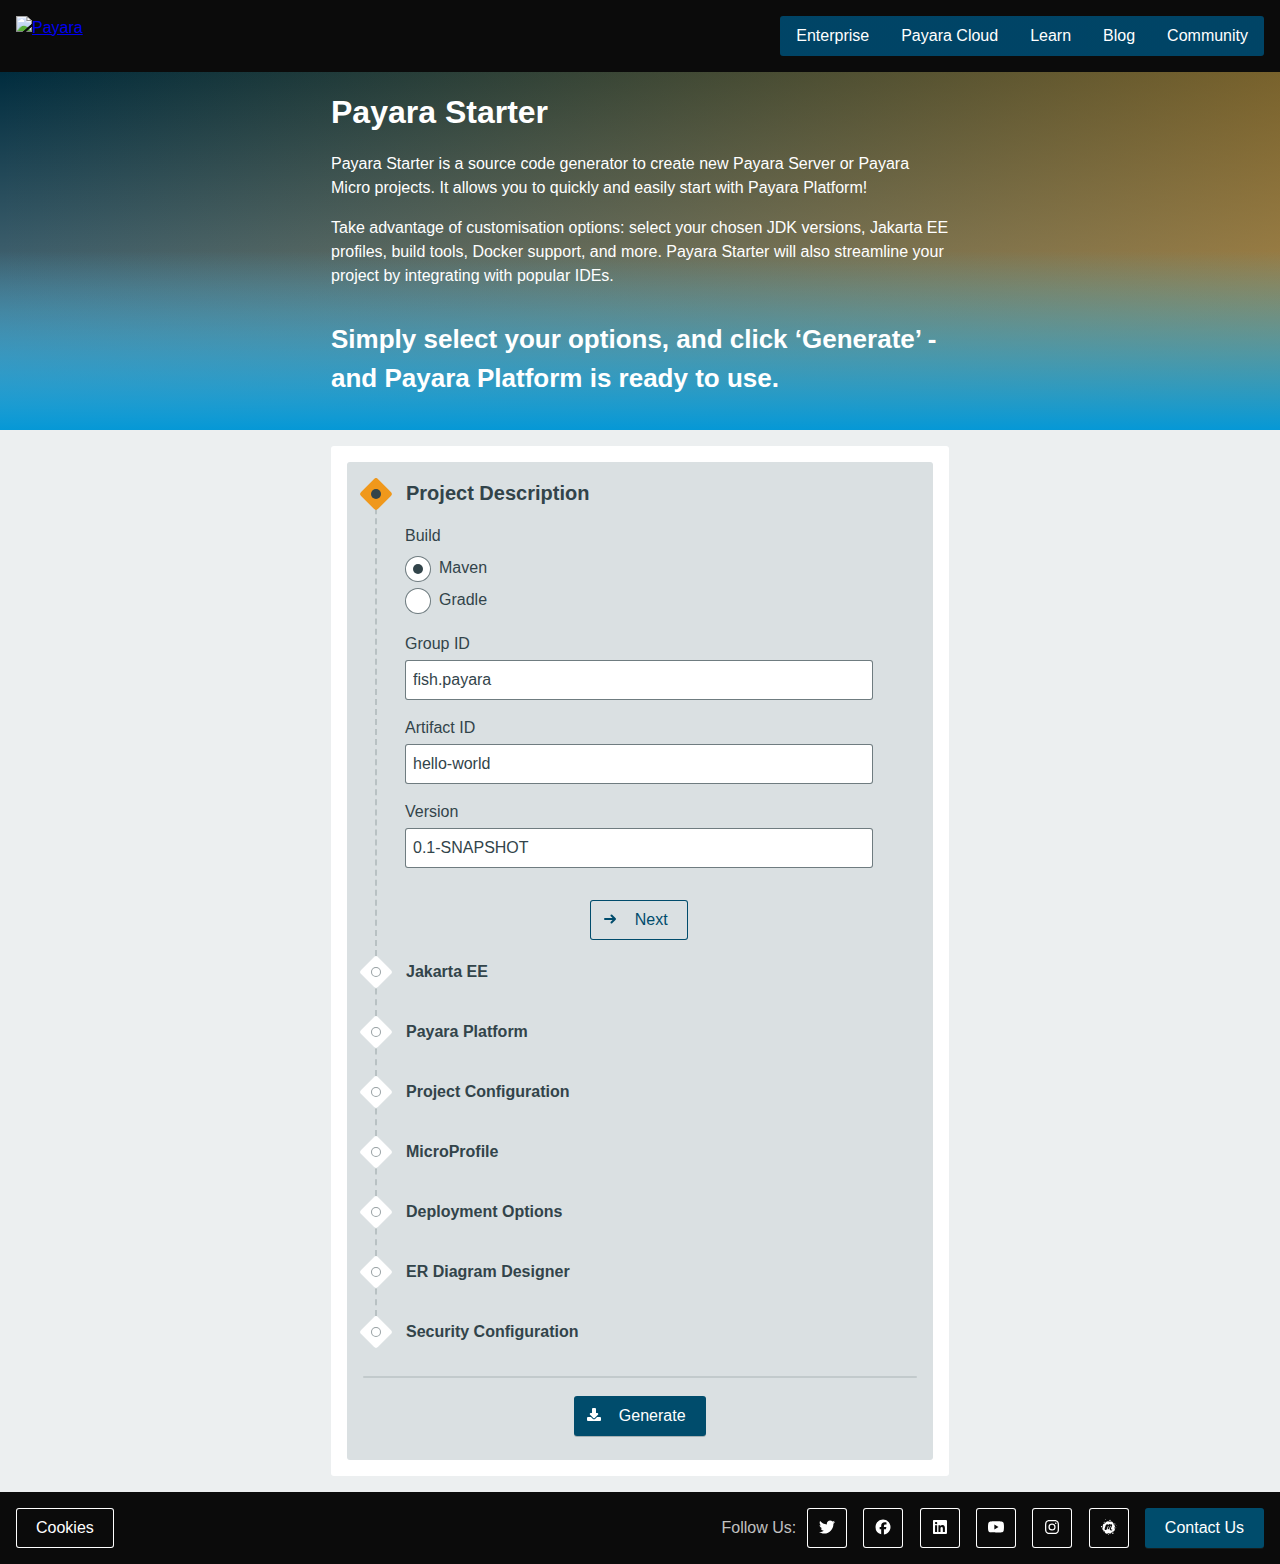
==== commit 33f47408: "DS-252 Remved the unneeded space between two checkboxes." ====
--- a/starter-ui/src/main/webapp/index.html
+++ b/starter-ui/src/main/webapp/index.html
@@ -1,44 +1,44 @@
 <!DOCTYPE html>
-<!--
-  Copyright (c) 2023 Payara Foundation and/or its affiliates. All rights reserved.
- 
-  The contents of this file are subject to the terms of either the GNU
-  General Public License Version 2 only ("GPL") or the Common Development
-  and Distribution License("CDDL") (collectively, the "License").  You
-  may not use this file except in compliance with the License.  You can
-  obtain a copy of the License at
-  https://github.com/payara/Payara/blob/master/LICENSE.txt
-  See the License for the specific
-  language governing permissions and limitations under the License.
- 
-  When distributing the software, include this License Header Notice in each
-  file and include the License file at glassfish/legal/LICENSE.txt.
- 
-  GPL Classpath Exception:
-  The Payara Foundation designates this particular file as subject to the "Classpath"
-  exception as provided by the Payara Foundation in the GPL Version 2 section of the License
-  file that accompanied this code.
- 
-  Modifications:
-  If applicable, add the following below the License Header, with the fields
-  enclosed by brackets [] replaced by your own identifying information:
-  "Portions Copyright [year] [name of copyright owner]"
- 
-  Contributor(s):
-  If you wish your version of this file to be governed by only the CDDL or
-  only the GPL Version 2, indicate your decision by adding "[Contributor]
-  elects to include this software in this distribution under the [CDDL or GPL
-  Version 2] license."  If you don't indicate a single choice of license, a
-  recipient has the option to distribute your version of this file under
-  either the CDDL, the GPL Version 2 or to extend the choice of license to
-  its licensees as provided above.  However, if you add GPL Version 2 code
-  and therefore, elected the GPL Version 2 license, then the option applies
-  only if the new code is made subject to such option by the copyright
-  holder.
--->
 <html lang="en" class="no-js">
     <head>
         <meta charset="UTF-8">
+        <!--
+        Copyright (c) 2023 Payara Foundation and/or its affiliates. All rights reserved.
+        
+        The contents of this file are subject to the terms of either the GNU
+        General Public License Version 2 only ("GPL") or the Common Development
+        and Distribution License("CDDL") (collectively, the "License").  You
+        may not use this file except in compliance with the License.  You can
+        obtain a copy of the License at
+        https://github.com/payara/Payara/blob/master/LICENSE.txt
+        See the License for the specific
+        language governing permissions and limitations under the License.
+        
+        When distributing the software, include this License Header Notice in each
+        file and include the License file at glassfish/legal/LICENSE.txt.
+        
+        GPL Classpath Exception:
+        The Payara Foundation designates this particular file as subject to the "Classpath"
+        exception as provided by the Payara Foundation in the GPL Version 2 section of the License
+        file that accompanied this code.
+        
+        Modifications:
+        If applicable, add the following below the License Header, with the fields
+        enclosed by brackets [] replaced by your own identifying information:
+        "Portions Copyright [year] [name of copyright owner]"
+        
+        Contributor(s):
+        If you wish your version of this file to be governed by only the CDDL or
+        only the GPL Version 2, indicate your decision by adding "[Contributor]
+        elects to include this software in this distribution under the [CDDL or GPL
+        Version 2] license."  If you don't indicate a single choice of license, a
+        recipient has the option to distribute your version of this file under
+        either the CDDL, the GPL Version 2 or to extend the choice of license to
+        its licensees as provided above.  However, if you add GPL Version 2 code
+        and therefore, elected the GPL Version 2 license, then the option applies
+        only if the new code is made subject to such option by the copyright
+        holder.
+        -->
         <meta name="viewport" content="width=device-width, initial-scale=1.0">
         <title>Generate Payara Application</title>
         <link rel="icon" href="favicon.ico" sizes="any">
@@ -78,6 +78,102 @@
         </script>
         <!-- End Google Tag Manager with HubSpot cookie constent check -->
 
+        <!-- CSS for styling the modal dialog -->
+        <style>
+            button:disabled i {
+                color: #aaa;
+            }
+            button:disabled {
+                box-shadow: 0 0 0 1px #aaa inset !important;
+            }
+            .modal {
+                display: none;
+                position: fixed;
+                z-index: 700;
+                left: 0;
+                top: 0;
+                width: 98%;
+                height: 98%;
+                overflow: auto;
+                background-color: rgba(0, 0, 0, 0.5);
+                margin-top: 1%;
+                margin-left: 1%;
+            }
+
+            .modal-content {
+                display: flex;
+                flex-direction: row;
+                background-color: #fefefe;
+                margin: auto;
+                padding: 10px;
+                border: 1px solid #888;
+                width: 99%;
+                height: 99%;
+            }
+
+            .half {
+                width: 50%;
+                padding: 10px;
+            }
+
+            .close {
+                color: #aaa;
+                float: right;
+                font-size: 28px;
+                font-weight: bold;
+            }
+
+            .close:hover,
+            .close:focus {
+                color: black;
+                text-decoration: none;
+                cursor: pointer;
+            }
+
+            #livePreview {
+                border: 1px solid #ccc;
+                height: 82%;
+                margin-bottom: 10px;
+            }
+
+            #sourceCode {
+                border: 1px solid #ccc;
+                height: 90%;
+                overflow-y: scroll;
+                width: 100%;
+            }
+
+            .inline-elements {
+                display: flex;
+                align-items: center;
+                margin-bottom: 10px;
+            }
+
+            .inline-elements h2 {
+                margin: 0;
+                margin-right: 10px;
+            }
+
+            .inline-elements select {
+                margin: 0;
+            }
+
+            .CodeMirror {
+                height: 82%;
+                font-size: small;
+                border: 1px solid #ccc;
+                margin-top: 11px;
+                margin-bottom: 9px;
+            }
+            
+            .livePreview svg {
+                height: inherit;
+            }
+
+            .CodeMirror .cm-comment {
+                color: #ff0000; /* Change this to your desired color */
+            }
+        </style>
     </head>
     <body class="page page--sticky-header theme--light">
 
@@ -139,19 +235,19 @@
                                         <h1 class="h1">Payara Starter</h1>
                                         <p>Payara Starter is a source code generator to create new Payara Server or Payara Micro projects. It allows you to quickly and easily start with Payara Platform!</p>
                                         <p>Take advantage of customisation options: select your chosen JDK versions, Jakarta EE profiles, build tools, Docker support, and more. Payara Starter will also streamline your project by integrating with popular IDEs.</p>
-                                        <h2>Simply select your options, and click &lsquo;Generate&rsquo; - and Payara Platform is ready to use.</h2>
+                                        <p class="h2">Simply select your options, and click &lsquo;Generate&rsquo; - and Payara Platform is ready to use.</p>
                                     </div>
                                 </div>
                             </div>
                         </div>
-                    </div>
+                    </div>     
 
                     <div class="cards--max-width cards--max-width--medium">
                         <div>
                             <div class="cards">
                                 <div>
 
-                                    <form class="form form-steps form-steps--hide-previous-fields form-steps--clickable-legends" data-step-error="Please correct the errors in this step before moving forward." style="--scroll-margin-top: 1.6rem" id="appForm">
+                                    <form class="form form-steps form-steps--hide-previous-fields form-steps--clickable-legends" data-step-error="Please correct the errors in this step before moving forward." style="--scroll-margin-top: 9rem" id="appForm">
 
                                         <fieldset class="form-steps__step">
                                             <legend class="visually-hidden form-steps__title">Project Description</legend>
@@ -390,8 +486,7 @@
                                                     <p class="form__row">
                                                         <input class="form__radbox" type="checkbox" id="docker" name="docker" value="false">
                                                         <label class="form__radbox-label" for="docker">Docker</label>
-                                                    </p>
-                                                    <p class="form__row">
+                                                        <br>
                                                         <input class="form__radbox" type="checkbox" id="cloud" name="cloud" value="false">
                                                         <label class="form__radbox-label" for="cloud">Payara Cloud</label>
                                                     </p>
@@ -414,66 +509,66 @@
                                             </div>
                                         </fieldset>
 
-                                   <fieldset class="form-steps__step">
-                                        <legend class="visually-hidden form-steps__title">ER Diagram Designer</legend>
-                                        <div class="legend h3 form-steps__title" aria-hidden="true">ER Diagram Designer</div>
-                                        <div class="form-steps__icon">
-                                            <svg class="icon" width="1em" height="1em" viewBox="0 0 16 16" aria-hidden="true" focusable="false">
-                                                <use href="ui/images/icons.svg#icon-tick" class="icon--tick"></use>
-                                                <use href="ui/images/icons.svg#icon-dot" class="icon--dot"></use>
-                                                <use href="ui/images/icons.svg#icon-dot_outline" class="icon--dot-outline"></use>
-                                            </svg>
-                                        </div>
-                                        <div class="form-steps__fields">
-                                            <div class="form-steps__inner">
-                                                <p class="form__row">
-                                                    <label class="form__label" for="mermaidErDiagramList">Search ER Diagram</label>
-                                                    <select name="erDiagramName" id="mermaidErDiagramList" class="form__select" title="Select an existing diagram or type to create a new one"></select>
-                                                    <textarea id="erDiagram" name="erDiagram" hidden> </textarea>
-                                                </p>
-                                                <p class="form__row">
-                                                    <button type="button" class="button button--ghost" title="Open the Diagram Builder and Preview" onclick="openMermaidPreview()">
-                                                        <span class="button__text">Diagram Builder & Live Preview</span>
-                                                    </button>
-                                                </p>
-                                                <p class="form__row">
-                                                    <span class="form__label">Generate Code For:</span>
-                                                    <input class="form__radbox" type="checkbox" id="generateJpa" name="generateJpa" value="true" checked title="Generate JPA code">
-                                                    <label class="form__radbox-label" for="generateJpa">JPA</label>
-                                                    <label class="form__label" for="jpaSubpackage">Package</label>
-                                                    <input class="form__textfield" type="text" id="jpaSubpackage" name="jpaSubpackage" value="domain" placeholder="Subpackage for JPA" title="Specify the subpackage for JPA">
-                                                    <br/>
-                                                    <input class="form__radbox" type="checkbox" id="generateRepository" name="generateRepository" value="true" checked title="Generate Repository code">
-                                                    <label class="form__radbox-label" for="generateRepository">Repository</label>
-                                                    <label class="form__label" for="repositorySubpackage">Package</label>
-                                                    <input class="form__textfield" type="text" id="repositorySubpackage" name="repositorySubpackage" value="service" placeholder="Subpackage for Repository" title="Specify the subpackage for Repository">
-                                                    <br/>
-                                                    <input class="form__radbox" type="checkbox" id="generateRest" name="generateRest" value="true" checked title="Generate REST code">
-                                                    <label class="form__radbox-label" for="generateRest">REST</label>
-                                                    <label class="form__label" for="restSubpackage">Package</label>
-                                                    <input class="form__textfield" type="text" id="restSubpackage" name="restSubpackage" value="resource" placeholder="Subpackage for REST" title="Specify the subpackage for REST">
-                                                    <br/>
-                                                        <input class="form__radbox" type="checkbox" id="generateWeb" name="generateWeb" value="true" checked title="Generate Web code">
-                                                        <label class="form__radbox-label" for="generateWeb">Web</label>
-                                                </p>
-
-                                                <p class="form__row form-steps__controls">
-                                                    <a class="button button--ghost form__step__button-back" title="Go back to the previous step">
-                                                        <svg class="icon icon--90deg" width="1em" height="1em" viewBox="0 0 16 16" aria-hidden="true" focusable="false">
-                                                            <use href="ui/images/icons.svg#icon-arrow"></use>
-                                                        </svg>
-                                                        <span class="button__text">Previous<span class="visually-hidden">: Payara Platform</span></span>
-                                                    </a>
-                                                    <a class="button button--ghost form__step__button" title="Proceed to the next step">
-                                                        <svg class="icon icon--270deg" width="1em" height="1em" viewBox="0 0 16 16" aria-hidden="true" focusable="false">
-                                                            <use href="ui/images/icons.svg#icon-arrow"></use>
-                                                        </svg>
-                                                        <span class="button__text">Next<span class="visually-hidden">: Security Configuration</span></span>
-                                                    </a>
-                                                </p>
-                                            </div>
-                                        </div>
-                                    </fieldset>
+                                        <fieldset class="form-steps__step">
+                                                <legend class="visually-hidden form-steps__title">ER Diagram Designer</legend>
+                                                <div class="legend h3 form-steps__title" aria-hidden="true">ER Diagram Designer</div>
+                                                <div class="form-steps__icon">
+                                                    <svg class="icon" width="1em" height="1em" viewBox="0 0 16 16" aria-hidden="true" focusable="false">
+                                                        <use href="ui/images/icons.svg#icon-tick" class="icon--tick"></use>
+                                                        <use href="ui/images/icons.svg#icon-dot" class="icon--dot"></use>
+                                                        <use href="ui/images/icons.svg#icon-dot_outline" class="icon--dot-outline"></use>
+                                                    </svg>
+                                                </div>
+                                                <div class="form-steps__fields">
+                                                    <div class="form-steps__inner">
+                                                        <p class="form__row">
+                                                            <label class="form__label" for="mermaidErDiagramList">Search ER Diagram</label>
+                                                            <select name="erDiagramName" id="mermaidErDiagramList" class="form__select" title="Select an existing diagram or type to create a new one"></select>
+                                                            <textarea id="erDiagram" name="erDiagram" hidden> </textarea>
+                                                        </p>
+                                                        <p class="form__row">
+                                                            <button type="button" class="button button--ghost" title="Open the Diagram Builder and Preview" onclick="openMermaidPreview()">
+                                                                <span class="button__text">Diagram Builder & Live Preview</span>
+                                                            </button>
+                                                        </p>
+                                                        <p class="form__row">
+                                                            <span class="form__label">Generate Code For:</span>
+                                                            <input class="form__radbox" type="checkbox" id="generateJpa" name="generateJpa" value="true" checked title="Generate JPA code">
+                                                            <label class="form__radbox-label" for="generateJpa">JPA</label>
+                                                            <label class="form__label" for="jpaSubpackage">Package</label>
+                                                            <input class="form__textfield" type="text" id="jpaSubpackage" name="jpaSubpackage" value="domain" placeholder="Subpackage for JPA" title="Specify the subpackage for JPA">
+                                                            <br><br>
+                                                            <input class="form__radbox" type="checkbox" id="generateRepository" name="generateRepository" value="true" checked title="Generate Repository code">
+                                                            <label class="form__radbox-label" for="generateRepository">Repository</label>
+                                                            <label class="form__label" for="repositorySubpackage">Package</label>
+                                                            <input class="form__textfield" type="text" id="repositorySubpackage" name="repositorySubpackage" value="service" placeholder="Subpackage for Repository" title="Specify the subpackage for Repository">
+                                                            <br><br>
+                                                            <input class="form__radbox" type="checkbox" id="generateRest" name="generateRest" value="true" checked title="Generate REST code">
+                                                            <label class="form__radbox-label" for="generateRest">REST</label>
+                                                            <label class="form__label" for="restSubpackage">Package</label>
+                                                            <input class="form__textfield" type="text" id="restSubpackage" name="restSubpackage" value="resource" placeholder="Subpackage for REST" title="Specify the subpackage for REST">
+                                                            <br><br>
+                                                                <input class="form__radbox" type="checkbox" id="generateWeb" name="generateWeb" value="true" checked title="Generate Web code">
+                                                                <label class="form__radbox-label" for="generateWeb">Web</label>
+                                                        </p>
+
+                                                        <p class="form__row form-steps__controls">
+                                                            <a class="button button--ghost form__step__button-back" title="Go back to the previous step">
+                                                                <svg class="icon icon--90deg" width="1em" height="1em" viewBox="0 0 16 16" aria-hidden="true" focusable="false">
+                                                                    <use href="ui/images/icons.svg#icon-arrow"></use>
+                                                                </svg>
+                                                                <span class="button__text">Previous<span class="visually-hidden">: Payara Platform</span></span>
+                                                            </a>
+                                                            <a class="button button--ghost form__step__button" title="Proceed to the next step">
+                                                                <svg class="icon icon--270deg" width="1em" height="1em" viewBox="0 0 16 16" aria-hidden="true" focusable="false">
+                                                                    <use href="ui/images/icons.svg#icon-arrow"></use>
+                                                                </svg>
+                                                                <span class="button__text">Next<span class="visually-hidden">: Security Configuration</span></span>
+                                                            </a>
+                                                        </p>
+                                                    </div>
+                                                </div>
+                                            </fieldset>
 
                                         <fieldset class="form-steps__step">
                                             <legend class="visually-hidden form-steps__title">Security Configuration</legend>
@@ -554,9 +649,6 @@
 
         <footer class="page__footer">
             <div class="cards card--no-pad">
-                <div class="card--content-width text-align--left">
-                    <theme-switch settings='[{"v_align": "up", "display_label": "false"}]'></theme-switch>
-                </div>
                 <div class="buttons--light text-align--left">
                     <button type="button" class="button button--ghost" id="hs_show_banner_button" onclick="(function(){
                         var _hsp = window._hsp = window._hsp || [];
@@ -622,7 +714,7 @@
                     <textarea id="sourceCode"></textarea>
                     <div id="graphDiv"></div>
                     <div class="inline-elements" id="diagramSourceBottomTool">
-                        <input id="queryBox" type="text" class="form__text" style="width: -webkit-fill-available;" placeholder="Tell us how you want to change the diagram (e.g., 'Add customer address') and press Enter" /> 
+                        <input id="queryBox" type="text" class="form__text" style="width: -webkit-fill-available;" placeholder="Tell us how you want to change the diagram (e.g., 'Add customer address') and press Enter"> 
                     </div>
                 </div>
                 <div class="half" id="diagramView">
@@ -634,7 +726,7 @@
                     </div> 
                     <div id="livePreview" class="livePreview"></div>
                     <div class="inline-elements" id="diagramViewBottomTool">
-                        <input id="queryBoxHidden" type="text" class="form__text" style="width: -webkit-fill-available;display:none" placeholder="Tell us how you want to change the diagram (e.g., 'Add customer address') and press Enter" /> 
+                        <input id="queryBoxHidden" type="text" class="form__text" style="width: -webkit-fill-available;display:none" placeholder="Tell us how you want to change the diagram (e.g., 'Add customer address') and press Enter"> 
                         <button type="button" class="button button--ghost" id="prevERDiagram" disabled title="Previous ER Diagram"><i class="bi bi-arrow-left"></i></button>
                         <button type="button" class="button button--ghost" id="nextERDiagram" disabled title="Next ER Diagram"><i class="bi bi-arrow-right"></i></button>
                         <button type="button" class="button button--ghost" id="enlargeERDiagram" title="Enlarge ER Diagram">+</button>
@@ -667,102 +759,6 @@
                     }
                 }
         </script>
-        <!-- CSS for styling the modal dialog -->
-        <style>
-            button:disabled i {
-                color: #aaa;
-            }
-            button:disabled {
-                box-shadow: 0 0 0 1px #aaa inset !important;
-            }
-            .modal {
-                display: none;
-                position: fixed;
-                z-index: 10;
-                left: 0;
-                top: 0;
-                width: 98%;
-                height: 98%;
-                overflow: auto;
-                background-color: rgba(0, 0, 0, 0.5);
-                margin-top: 1%;
-                margin-left: 1%;
-            }
-
-            .modal-content {
-                display: flex;
-                flex-direction: row;
-                background-color: #fefefe;
-                margin: auto;
-                padding: 10px;
-                border: 1px solid #888;
-                width: 99%;
-                height: 99%;
-            }
-
-            .half {
-                width: 50%;
-                padding: 10px;
-            }
-
-            .close {
-                color: #aaa;
-                float: right;
-                font-size: 28px;
-                font-weight: bold;
-            }
-
-            .close:hover,
-            .close:focus {
-                color: black;
-                text-decoration: none;
-                cursor: pointer;
-            }
-
-            #livePreview {
-                border: 1px solid #ccc;
-                height: 82%;
-                margin-bottom: 10px;
-            }
-
-            #sourceCode {
-                border: 1px solid #ccc;
-                height: 90%;
-                overflow-y: scroll;
-                width: 100%;
-            }
-
-            .inline-elements {
-                display: flex;
-                align-items: center;
-                margin-bottom: 10px;
-            }
-
-            .inline-elements h2 {
-                margin: 0;
-                margin-right: 10px;
-            }
-
-            .inline-elements select {
-                margin: 0;
-            }
-
-            .CodeMirror {
-                height: 82%;
-                font-size: small;
-                border: 1px solid #ccc;
-                margin-top: 11px;
-                margin-bottom: 9px;
-            }
-            
-            .livePreview svg {
-                height: inherit;
-            }
-
-            .CodeMirror .cm-comment {
-                color: #ff0000; /* Change this to your desired color */
-            }
-        </style>
         <script>
            var editor;
         </script>
@@ -1175,7 +1171,6 @@
         <script src="assets/main.js"></script>
         <script src="ui/js/interface.min.js"></script>
         <script>
-            menu_wrap.init();
             form_steps.init();
         </script>
 
@@ -1246,7 +1241,7 @@
         </script>
 
 		<!-- Start of HubSpot Embed Code -->
-		<script type="text/javascript" id="hs-script-loader" async defer src="https://js.hs-scripts.com/334594.js"></script>
+		<script id="hs-script-loader" async defer src="https://js.hs-scripts.com/334594.js"></script>
 		<!-- End of HubSpot Embed Code -->
     </body>
 </html>
--- a/starter-ui/src/main/webapp/ui/css/payara.min.css
+++ b/starter-ui/src/main/webapp/ui/css/payara.min.css
@@ -1,43 +1,73 @@
-/*! Payara Pattern Library version: 0.51.2 *//*! DO NOT MODIFY THIS FILE, CHANGES WILL BE OVERWRITTEN! */img,table{border:none}.accordion__item,.copy-box,.copy-box__content,.icon-list li,.popup,.status,.tab-group__tabs,.table__color-tag{position:relative}html{box-sizing:border-box;font-family:Helvetica,Arial,sans-serif;font-size:62.5%}.tab-panel__tab,input,select,textarea{font-family:inherit;line-height:inherit;-webkit-appearance:none;outline:0}@media only screen and (min-width:100em){html{font-size:70.3125%}}@media screen and (prefers-reduced-motion:no-preference){html{scroll-behavior:smooth}}*,:after,:before{box-sizing:inherit}details[open]>*,details[open]>:after,details[open]>:before{box-sizing:border-box}img{display:block;max-width:100%;height:auto}blockquote,body,cite,dd,dl,dt,h1,h2,h3,h4,h5,h6,ol,p,ul{font-weight:400;font-size:1em;font-style:normal;margin:0;padding:0}code,pre{font-size:2ex}ol,ul{list-style-type:none}table{border-collapse:collapse;border-spacing:0}th{font-weight:400}pre{margin:0;tab-size:4}button[class]{cursor:pointer;-webkit-appearance:none}input,select,textarea{font-size:inherit;margin:0}.dl--grid dt,.dl--horizontal>dd:not(:last-child),.gutter--h{margin-right:1.6rem}input[type=checkbox]{appearance:auto;-webkit-appearance:checkbox}fieldset{border:0;padding:0}legend{padding:0}:root{--tango:240,152,27;--midnight:0,44,62;--smurf:5,152,214;--basalt:50,68,74;--concrete:218,224,226;--cherry:155,18,0;--frog:0,103,41;--cherry-on-dark:255,150,130;--cherry-on-dark:255,86,65;--coal:23,24,24;--jet:15,15,15;--onyx:11,11,11;--post-it:244,244,52;--marmalade:244,74,2;--gecko:98,196,0;--plum:170,0,250;--candy:255,66,180;--mud:152,73,0;--slate:152,147,138;--ortolan:0,53,241;--scrollbar-track:rgba(var(--basalt), 0.1);--scrollbar-thumb:rgba(var(--basalt), 0.4);--scrollbar-shadow:rgba(var(--onyx), 0.3);--scrollbar-sidebar-track:rgba(var(--onyx), 0.5);--scrollbar-sidebar-thumb:rgba(var(--smurf), 0.4);--scrollbar-sidebar-shadow:rgba(var(--onyx), 0.75);--scrollbar-status-track:rgba(var(--onyx), 0.2);--scrollbar-status-thumb:rgba(255,255,255, 0.4);--scrollbar-status-shadow:rgba(var(--onyx), 0.3);--button-radius:0.3rem;--block-radius:0.3rem;--gutter-tight:0.8rem;--gutter-medium:1.6rem;--gutter-loose:3.2rem;--gutter:var(--gutter-medium);--padding-tight:1.2rem;--padding-medium:1.6rem;--padding-loose:2rem;--padding:var(--padding-medium);--page-background:rgb(236,239,240);--page-text:var(--basalt);--sidebar-background:rgb(var(--midnight));--sidebar-text:rgb(255,255,255);--header-text:rgb(255,255,255);--table:var(--basalt);--table-tint:var(--concrete);--table-header-text:255,255,255;--table-border-opacity:0.25;--table-header-opacity:1;--table-horizontal-header-opacity:0.1;--table-tint-opacity:0.5;--table-highlight:rgba(var(--tango), 0.75);--table-highlight-th:linear-gradient(
+/*! Payara Pattern Library version: 0.72.1 *//*! DO NOT MODIFY THIS FILE, CHANGES WILL BE OVERWRITTEN! */.button,img,table{border:none}.icon-list li,.table__color-tag{position:relative}.accordion__toggle .icon,.form__switch__dot{transition:all .2s ease-in-out}html{box-sizing:border-box;font-family:Helvetica,Arial,sans-serif;font-size:62.5%}@media only screen and (min-width:100em){html{font-size:70.3125%}}@media screen and (prefers-reduced-motion:no-preference){html{scroll-behavior:smooth}}*,:after,:before{box-sizing:inherit}details[open]>*,details[open]>:after,details[open]>:before{box-sizing:border-box}img{display:block;max-width:100%;height:auto}blockquote,body,cite,dd,dl,dt,h1,h2,h3,h4,h5,h6,ol,p,ul{font-weight:400;font-size:1em;font-style:normal;margin:0;padding:0}code,pre{font-size:2ex}ol,ul{list-style-type:none}table{border-collapse:collapse;border-spacing:0}th{font-weight:400}pre{margin:0;tab-size:4}.form__switch,.menu__form-button{font-size:inherit;line-height:inherit}button[class]{cursor:pointer;-webkit-appearance:none;appearance:none}input,select,textarea{font-family:inherit;font-size:inherit;line-height:inherit;margin:0;outline:0;-webkit-appearance:none;appearance:none}input[type=checkbox]{appearance:auto;-webkit-appearance:checkbox}fieldset{border:0;padding:0}legend{padding:0}.padding--h,.padding--r{padding-right:var(--padding)}.padding--t,.padding--v{padding-top:var(--padding)}.padding--b,.padding--v{padding-bottom:var(--padding)}:root{--tango:240,152,27;--midnight:0,44,62;--smurf:0,124,194;--basalt:50,68,74;--concrete:218,224,226;--cherry:155,18,0;--frog:0,103,41;--cherry-on-dark:255,150,130;--cherry-on-dark:255,86,65;--coal:23,24,24;--jet:15,15,15;--onyx:11,11,11;--marmalade:244,74,2;--gecko:98,196,0;--plum:170,0,250;--candy:255,66,180;--mud:152,73,0;--slate:152,147,138;--ortolan:0,53,241;--button-radius:0.3rem;--block-radius:0.3rem;--gutter-tight:0.8rem;--gutter-medium:1.6rem;--gutter-loose:3.2rem;--gutter:var(--gutter-medium);--padding-tight:1.2rem;--padding-medium:1.6rem;--padding-loose:2rem;--padding:var(--padding-medium);--card-background-opacity:1;--card-listing-border:rgba(var(--basalt), 0.25);--card-calout-grey-bk:rgb(var(--basalt));--page-background:rgb(236,239,240);--page-text:var(--basalt);--sidebar-background:rgb(var(--midnight));--sidebar-text:rgb(255,255,255);--header-text:rgb(255,255,255);--hero-background:linear-gradient(
+				0deg,
+				rgba(5,152,214,0.5) 0,
+				rgba(5,152,214,0) 100%
+			),linear-gradient(
+				0deg,
+				rgb(0,44,62) 0,
+				rgb(0,44,62) 100%
+			);--hero-text:rgb(255,255,255);--table:var(--basalt);--table-tint:var(--concrete);--table-header-text:255,255,255;--table-border-opacity:0.25;--table-header-opacity:1;--table-horizontal-header-opacity:0.1;--table-tint-opacity:0.5;--table-highlight:rgba(var(--tango), 0.75);--table-highlight-th:linear-gradient(
 				rgba(var(--tango), 0.5), 
 				rgba(var(--tango), 0.5)),rgba(var(--table), var(--table-header-opacity));--table-highlight-row:linear-gradient(
 				rgba(var(--tango), 0.8), 
-				rgba(var(--tango), 0.8)),rgba(var(--table), var(--table-horizontal-header-opacity));--table-highlight-intersect:rgba(var(--tango), 0.9);--tab-panel-background:255,255,255;--tab-text:255,255,255;--inactive-tab-background:var(--tab-panel-background);--button-bk:rgb(0,76,108);--button-bk-hover:rgb(0,86,123);--button-ghost-text:var(--button-bk);--button-shadow:var(--basalt);--popup-button-bk:var(--button-bk);--popup-button-text:rgb(255,255,255);--popup-button-bk-hover:var(--button-bk-hover);--menu:var(--smurf);--menu-shadow:var(--onyx);--menu-text:255,255,255;--menu-current-text:0,31,43;--step-line:rgba(var(--basalt), 0.2);--form-error:var(--cherry);--form-field-background:rgb(255,255,255);--form-field-border:rgba(var(--basalt),0.7);--form-field-border-hover:rgba(var(--basalt),0.5);--form-field-background-dark:linear-gradient(
+				rgba(var(--tango), 0.8)),rgba(var(--table), var(--table-horizontal-header-opacity));--table-highlight-intersect:rgba(var(--tango), 0.9);--popup-background:255,255,255;--popup-text:var(--page-text);--popup-page-text:var(--page-text);--popup-status-link:0,115,165;--whisper:var(--concrete);--whisper-form:linear-gradient(
+				0deg,
+				rgba(255,255,255,0.65) 0,
+				rgba(255,255,255,0.65) 100%
+			),linear-gradient(
+				0deg,
+				rgb(var(--concrete)) 0,
+				rgb(var(--concrete)) 100%
+			);--button-bk:rgb(0,76,108);--button-bk-hover:rgb(0,86,123);--button-ghost-text:var(--button-bk);--button-shadow:var(--basalt);--popup-button-bk:var(--button-bk);--popup-button-text:rgb(255,255,255);--popup-button-bk-hover:var(--button-bk-hover);--menu:var(--smurf);--menu-shadow:var(--onyx);--menu-text:255,255,255;--menu-current-text:0,31,43;--step-line:rgba(var(--basalt), 0.2);--form-error:var(--cherry);--form-field-background:rgb(255,255,255);--form-field-border:rgba(var(--basalt),0.7);--form-field-border-hover:rgba(var(--basalt),0.5);--form-field-background-dark:linear-gradient(
 				rgba(255,255,255, 0.15), 
-				rgba(255,255,255, 0.15)),rgb(var(--coal));--form-field-border-dark:rgba(255,255,255,0.4);--form-field-border-hover-dark:rgba(255,255,255,0.2);--large-radios-min-width:40rem;--large-radios-bk:rgba(var(--basalt), 0.5);--large-radios-text:255,255,255;--large-radios-stripe:rgb(var(--tango));--large-radios-stripe-disabled:rgba(var(--basalt),0.3);--form-select-background:linear-gradient(45deg, transparent 50%, currentColor 50%),linear-gradient(135deg, currentColor 50%, transparent 50%),var(--form-field-background);--form-select-background-dark:linear-gradient(45deg, transparent 50%, currentColor 50%),linear-gradient(135deg, currentColor 50%, transparent 50%),linear-gradient(
+				rgba(255,255,255, 0.15)),rgb(var(--coal));--form-field-border-dark:rgba(255,255,255,0.4);--form-field-border-hover-dark:rgba(255,255,255,0.2);--obfuscated-padding:4rem;--large-radios-min-width:40rem;--large-radios-bk:rgba(var(--basalt), 0.5);--large-radios-text:255,255,255;--large-radios-stripe:rgb(var(--tango));--large-radios-stripe-disabled:rgba(var(--basalt),0.3);--form-select-background:linear-gradient(45deg, transparent 50%, currentColor 50%),linear-gradient(135deg, currentColor 50%, transparent 50%),var(--form-field-background);--form-select-background-dark:linear-gradient(45deg, transparent 50%, currentColor 50%),linear-gradient(135deg, currentColor 50%, transparent 50%),linear-gradient(
 				rgba(255,255,255, 0.15), 
-				rgba(255,255,255, 0.15)),rgb(var(--coal))}.color--marmalade{color:#f44a02!important;color:rgb(var(--marmalade))!important}.color-bk--marmalade{background:#f44a02!important;background:rgb(var(--marmalade))!important}.color-fill--marmalade{fill:#f44a02!important;fill:rgb(var(--marmalade))!important}.color--gecko{color:#62c400!important;color:rgb(var(--gecko))!important}.color-bk--gecko{background:#62c400!important;background:rgb(var(--gecko))!important}.color-fill--gecko{fill:#62c400!important;fill:rgb(var(--gecko))!important}.color--plum{color:#aa00fa!important;color:rgb(var(--plum))!important}.color-bk--plum{background:#aa00fa!important;background:rgb(var(--plum))!important}.color-fill--plum{fill:#aa00fa!important;fill:rgb(var(--plum))!important}.color--candy{color:#ff42b4!important;color:rgb(var(--candy))!important}.color-bk--candy{background:#ff42b4!important;background:rgb(var(--candy))!important}.color-fill--candy{fill:#ff42b4!important;fill:rgb(var(--candy))!important}.color--mud{color:#984900!important;color:rgb(var(--mud))!important}.color-bk--mud{background:#984900!important;background:rgb(var(--mud))!important}.color-fill--mud{fill:#984900!important;fill:rgb(var(--mud))!important}.color--slate{color:#98938a!important;color:rgb(var(--slate))!important}.color-bk--slate{background:#98938a!important;background:rgb(var(--slate))!important}.color-fill--slate{fill:#98938a!important;fill:rgb(var(--slate))!important}.color--ortolan{color:#0035f1!important;color:rgb(var(--ortolan))!important}.color-bk--ortolan{background:#0035f1!important;background:rgb(var(--ortolan))!important}.color-fill--ortolan{fill:#0035f1!important;fill:rgb(var(--ortolan))!important}.color--tango{color:#f0981b!important;color:rgb(var(--tango))!important}.color-bk--tango{background:#f0981b!important;background:rgb(var(--tango))!important}.color-fill--tango{fill:#f0981b!important;fill:rgb(var(--tango))!important}.color--midnight{color:#002c3e!important;color:rgb(var(--midnight))!important}.color-bk--midnight{background:#002c3e!important;background:rgb(var(--midnight))!important}.color-fill--midnight{fill:#002c3e!important;fill:rgb(var(--midnight))!important}.color--smurf{color:#0598d6!important;color:rgb(var(--smurf))!important}.color-bk--smurf{background:#0598d6!important;background:rgb(var(--smurf))!important}.color-fill--smurf{fill:#0598d6!important;fill:rgb(var(--smurf))!important}.color--cherry{color:#9b1200!important;color:rgb(var(--cherry))!important}.color-bk--cherry{background:#9b1200!important;background:rgb(var(--cherry))!important}.color-fill--cherry{fill:#9b1200!important;fill:rgb(var(--cherry))!important}.color--frog{color:#006729!important;color:rgb(var(--frog))!important}.color-bk--frog{background:#006729!important;background:rgb(var(--frog))!important}.color-fill--frog{fill:#006729!important;fill:rgb(var(--frog))!important}@font-face{font-family:'IBM Plex Sans';font-style:normal;font-weight:400;src:local('IBM Plex Sans'),local('IBMPlexSans'),url(../fonts/ibm-plex-sans-v2-latin-regular.woff2) format('woff2'),url(../fonts/ibm-plex-sans-v2-latin-regular.woff) format('woff');font-display:swap}@font-face{font-family:'IBM Plex Sans';font-style:italic;font-weight:400;src:local('IBM Plex Sans Italic'),local('IBMPlexSans-Italic'),url(../fonts/ibm-plex-sans-v2-latin-italic.woff2) format('woff2'),url(../fonts/ibm-plex-sans-v2-latin-italic.woff) format('woff');font-display:swap}@font-face{font-family:'IBM Plex Sans';font-style:normal;font-weight:700;src:local('IBM Plex Sans Bold'),local('IBMPlexSans-Bold'),url(../fonts/ibm-plex-sans-v2-latin-700.woff2) format('woff2'),url(../fonts/ibm-plex-sans-v2-latin-700.woff) format('woff');font-display:swap}@font-face{font-family:'IBM Plex Sans';font-style:italic;font-weight:700;src:local('IBM Plex Sans Bold Italic'),local('IBMPlexSans-BoldItalic'),url(../fonts/ibm-plex-sans-v2-latin-700italic.woff2) format('woff2'),url(../fonts/ibm-plex-sans-v2-latin-700italic.woff) format('woff');font-display:swap}@font-face{font-family:'IBM Plex Sans';font-style:normal;font-weight:500;src:local('IBM Plex Sans Medium'),local('IBMPlexSans-Medium'),url(../fonts/ibm-plex-sans-v2-latin-500.woff2) format('woff2'),url(../fonts/ibm-plex-sans-v2-latin-500.woff) format('woff');font-display:swap}@font-face{font-family:'IBM Plex Sans';font-style:italic;font-weight:500;src:local('IBM Plex Sans Medium Italic'),local('IBMPlexSans-MediumItalic'),url(../fonts/ibm-plex-sans-v2-latin-500italic.woff2) format('woff2'),url(../fonts/ibm-plex-sans-v2-latin-500italic.woff) format('woff');font-display:swap}body{font-family:'IBM Plex Sans',Helvetica,Arial,sans-serif;font-size:1.6rem;line-height:1.5}.p,p:not([class]){margin-bottom:1.6rem}.p:last-child,p:not([class]):last-child{margin-bottom:0}.h1,.h2,.h3,.h4,h1:not([class]),h2:not([class]),h3:not([class]),h4:not([class]){margin-bottom:1.6rem;font-weight:700}.h1,h1:not([class]){font-size:3.2rem;margin-top:3.2rem}.h2,h2:not([class]){font-size:2.6rem;margin-top:3.2rem}.h3,h3:not([class]){font-size:2rem;margin-top:3.2rem}.h4,h4:not([class]){font-size:1.6rem;margin-top:2.4rem}.h5,.h6,h5:not([class]),h6:not([class]){font-size:1.6rem;font-weight:700}:not(.cards)>[class$=hidden]+h1,:not(.cards)>[class$=hidden]+h2,:not(.cards)>[class$=hidden]+h3,:not(.cards)>[class$=hidden]+h4,:not(.cards)>[class$=hidden]+h5,:not(.cards)>[class$=hidden]+h6,:not(.cards)>h1:first-child,:not(.cards)>h2:first-child,:not(.cards)>h3:first-child,:not(.cards)>h4:first-child,:not(.cards)>h5:first-child,:not(.cards)>h6:first-child,:not(.cards)>input[type=hidden]+h1,:not(.cards)>input[type=hidden]+h2,:not(.cards)>input[type=hidden]+h3,:not(.cards)>input[type=hidden]+h4,:not(.cards)>input[type=hidden]+h5,:not(.cards)>input[type=hidden]+h6,h1+h1,h1+h2,h1+h3,h1+h4,h1+h5,h1+h6,h2+h1,h2+h2,h2+h3,h2+h4,h2+h5,h2+h6,h3+h1,h3+h2,h3+h3,h3+h4,h3+h5,h3+h6,h4+h1,h4+h2,h4+h3,h4+h4,h4+h5,h4+h6,h5+h1,h5+h2,h5+h3,h5+h4,h5+h5,h5+h6,h6+h1,h6+h2,h6+h3,h6+h4,h6+h5,h6+h6{margin-top:0!important}h1:last-child,h2:last-child,h3:last-child,h4:last-child,h5:last-child,h6:last-child{margin-bottom:0!important}.h1.half-space,.h2.half-space,.h3.half-space,.h4.half-space{margin-bottom:.8rem}ul:not([class]){list-style-type:disc;margin-bottom:1.6rem;margin-left:4.8rem}ul:not([class]):last-child{margin-bottom:0}.ul--no-indent{list-style-type:disc;margin-bottom:1.6rem}.ul--no-indent:last-child,dl:not([class]):last-child,ol:not([class]):last-child{margin-bottom:0}ol:not([class]){list-style-type:decimal;margin-bottom:1.6rem;margin-left:4.8rem}.dl--horizontal,dl:not([class]){margin-bottom:1.6rem}dl:not([class]) dt{font-weight:700}.dl--horizontal:last-child{margin-bottom:0}.dl--horizontal>*{display:inline}.dl--horizontal dt{font-weight:700}.dl--grid{margin-bottom:1.6rem}.dl--grid:last-child{margin-bottom:0}.dl--grid dt{clear:left;float:left;font-weight:700}.dl--grid dd{float:left}@supports (display:grid){.dl--grid{display:grid;grid-template-columns:fit-content(50%) 1fr}}.icon-list{list-style-type:none;margin-bottom:1.6rem;padding-left:2rem}.icon-list:last-child{margin-bottom:0}.icon-list .icon{position:absolute;right:calc(100% + .4rem);top:.4rem}.icon-list .icon--tick{fill:#006729;fill:rgb(var(--frog))}.text--large{font-size:2em}p.text--large{margin-bottom:1.6rem}p.text--large:last-child,pre:not([class]):last-child{margin-bottom:0}.gutter--v,pre:not([class]){margin-bottom:1.6rem}small{font-size:1.4rem}small.block{display:block;margin:0}.visually-hidden:not(:focus):not(:active){clip:rect(0 0 0 0);clip-path:inset(100%);height:1px;overflow:hidden;position:absolute;white-space:nowrap;width:1px}.dom-hidden{display:none!important}.card--child-block,.cards,.page__sidebar{display:flex}.theme--light{--scrollbar-track:rgba(var(--basalt), 0.1);--scrollbar-thumb:rgba(var(--basalt), 0.4);--scrollbar-shadow:rgba(var(--onyx), 0.3);--page-background:rgb(236,239,240);--page-text:var(--basalt);--table:var(--basalt);--table-tint:var(--concrete);--table-header-text:255,255,255;--table-border-opacity:0.25;--table-header-opacity:1;--table-tint-opacity:0.5;--table-highlight:rgba(var(--tango), 0.75);--table-highlight-th:linear-gradient(
+				rgba(255,255,255, 0.15)),rgb(var(--coal))}.color--marmalade{color:rgb(var(--marmalade))!important}.color-bk--marmalade{background:rgb(var(--marmalade))!important}.color-fill--marmalade{fill:rgb(var(--marmalade))!important}.color--gecko{color:rgb(var(--gecko))!important}.color-bk--gecko{background:rgb(var(--gecko))!important}.color-fill--gecko{fill:rgb(var(--gecko))!important}.color--plum{color:rgb(var(--plum))!important}.color-bk--plum{background:rgb(var(--plum))!important}.color-fill--plum{fill:rgb(var(--plum))!important}.color--candy{color:rgb(var(--candy))!important}.color-bk--candy{background:rgb(var(--candy))!important}.color-fill--candy{fill:rgb(var(--candy))!important}.color--mud{color:rgb(var(--mud))!important}.color-bk--mud{background:rgb(var(--mud))!important}.color-fill--mud{fill:rgb(var(--mud))!important}.color--slate{color:rgb(var(--slate))!important}.color-bk--slate{background:rgb(var(--slate))!important}.color-fill--slate{fill:rgb(var(--slate))!important}.color--ortolan{color:rgb(var(--ortolan))!important}.color-bk--ortolan{background:rgb(var(--ortolan))!important}.color-fill--ortolan{fill:rgb(var(--ortolan))!important}.color--tango{color:rgb(var(--tango))!important}.color-bk--tango{background:rgb(var(--tango))!important}.color-fill--tango{fill:rgb(var(--tango))!important}.color--midnight{color:rgb(var(--midnight))!important}.color-bk--midnight{background:rgb(var(--midnight))!important}.color-fill--midnight{fill:rgb(var(--midnight))!important}.color--smurf{color:rgb(var(--smurf))!important}.color-bk--smurf{background:rgb(var(--smurf))!important}.color-fill--smurf{fill:rgb(var(--smurf))!important}.color--cherry{color:rgb(var(--cherry))!important}.color-bk--cherry{background:rgb(var(--cherry))!important}.color-fill--cherry{fill:rgb(var(--cherry))!important}.color--frog{color:rgb(var(--frog))!important}.color-bk--frog{background:rgb(var(--frog))!important}.color-fill--frog{fill:rgb(var(--frog))!important}@font-face{font-family:'IBM Plex Sans';font-style:normal;font-weight:400;src:local('IBM Plex Sans'),local('IBMPlexSans'),url(../fonts/ibm-plex-sans-v2-latin-regular.woff2) format('woff2'),url(../fonts/ibm-plex-sans-v2-latin-regular.woff) format('woff');font-display:swap}@font-face{font-family:'IBM Plex Sans';font-style:italic;font-weight:400;src:local('IBM Plex Sans Italic'),local('IBMPlexSans-Italic'),url(../fonts/ibm-plex-sans-v2-latin-italic.woff2) format('woff2'),url(../fonts/ibm-plex-sans-v2-latin-italic.woff) format('woff');font-display:swap}@font-face{font-family:'IBM Plex Sans';font-style:normal;font-weight:700;src:local('IBM Plex Sans Bold'),local('IBMPlexSans-Bold'),url(../fonts/ibm-plex-sans-v2-latin-700.woff2) format('woff2'),url(../fonts/ibm-plex-sans-v2-latin-700.woff) format('woff');font-display:swap}@font-face{font-family:'IBM Plex Sans';font-style:italic;font-weight:700;src:local('IBM Plex Sans Bold Italic'),local('IBMPlexSans-BoldItalic'),url(../fonts/ibm-plex-sans-v2-latin-700italic.woff2) format('woff2'),url(../fonts/ibm-plex-sans-v2-latin-700italic.woff) format('woff');font-display:swap}@font-face{font-family:'IBM Plex Sans';font-style:normal;font-weight:500;src:local('IBM Plex Sans Medium'),local('IBMPlexSans-Medium'),url(../fonts/ibm-plex-sans-v2-latin-500.woff2) format('woff2'),url(../fonts/ibm-plex-sans-v2-latin-500.woff) format('woff');font-display:swap}@font-face{font-family:'IBM Plex Sans';font-style:italic;font-weight:500;src:local('IBM Plex Sans Medium Italic'),local('IBMPlexSans-MediumItalic'),url(../fonts/ibm-plex-sans-v2-latin-500italic.woff2) format('woff2'),url(../fonts/ibm-plex-sans-v2-latin-500italic.woff) format('woff');font-display:swap}body{font-family:'IBM Plex Sans',Helvetica,Arial,sans-serif;font-size:1.6rem;line-height:1.5}.p,p:not([class]){margin-bottom:1.6rem}.p:last-child,p:not([class]):last-child{margin-bottom:0}.h1,.h2,.h3,.h4,h1:not([class]),h2:not([class]),h3:not([class]),h4:not([class]){margin-bottom:1.6rem;font-weight:700}.h1,h1:not([class]){font-size:3.2rem;margin-top:3.2rem}.h2,h2:not([class]){font-size:2.6rem;margin-top:3.2rem}.h3,h3:not([class]){font-size:2rem;margin-top:3.2rem}.h4,h4:not([class]){font-size:1.6rem;margin-top:2.4rem}.h5,.h6,h5:not([class]),h6:not([class]){font-size:1.6rem;font-weight:700}.h1+.h1,.h1+.h2,.h1+.h3,.h1+.h4,.h1+.h5,.h1+.h6,.h2+.h1,.h2+.h2,.h2+.h3,.h2+.h4,.h2+.h5,.h2+.h6,.h3+.h1,.h3+.h2,.h3+.h3,.h3+.h4,.h3+.h5,.h3+.h6,.h4+.h1,.h4+.h2,.h4+.h3,.h4+.h4,.h4+.h5,.h4+.h6,.h5+.h1,.h5+.h2,.h5+.h3,.h5+.h4,.h5+.h5,.h5+.h6,.h6+.h1,.h6+.h2,.h6+.h3,.h6+.h4,.h6+.h5,.h6+.h6,:not(.cards)>.h1:first-child,:not(.cards)>.h2:first-child,:not(.cards)>.h3:first-child,:not(.cards)>.h4:first-child,:not(.cards)>.h5:first-child,:not(.cards)>.h6:first-child,:not(.cards)>[class$=hidden]+.h1,:not(.cards)>[class$=hidden]+.h2,:not(.cards)>[class$=hidden]+.h3,:not(.cards)>[class$=hidden]+.h4,:not(.cards)>[class$=hidden]+.h5,:not(.cards)>[class$=hidden]+.h6,:not(.cards)>[class$=hidden]+h1,:not(.cards)>[class$=hidden]+h2,:not(.cards)>[class$=hidden]+h3,:not(.cards)>[class$=hidden]+h4,:not(.cards)>[class$=hidden]+h5,:not(.cards)>[class$=hidden]+h6,:not(.cards)>h1:first-child,:not(.cards)>h2:first-child,:not(.cards)>h3:first-child,:not(.cards)>h4:first-child,:not(.cards)>h5:first-child,:not(.cards)>h6:first-child,:not(.cards)>input[type=hidden]+.h1,:not(.cards)>input[type=hidden]+.h2,:not(.cards)>input[type=hidden]+.h3,:not(.cards)>input[type=hidden]+.h4,:not(.cards)>input[type=hidden]+.h5,:not(.cards)>input[type=hidden]+.h6,:not(.cards)>input[type=hidden]+h1,:not(.cards)>input[type=hidden]+h2,:not(.cards)>input[type=hidden]+h3,:not(.cards)>input[type=hidden]+h4,:not(.cards)>input[type=hidden]+h5,:not(.cards)>input[type=hidden]+h6,h1+h1,h1+h2,h1+h3,h1+h4,h1+h5,h1+h6,h2+h1,h2+h2,h2+h3,h2+h4,h2+h5,h2+h6,h3+h1,h3+h2,h3+h3,h3+h4,h3+h5,h3+h6,h4+h1,h4+h2,h4+h3,h4+h4,h4+h5,h4+h6,h5+h1,h5+h2,h5+h3,h5+h4,h5+h5,h5+h6,h6+h1,h6+h2,h6+h3,h6+h4,h6+h5,h6+h6{margin-top:0!important}.h1:last-child,.h2:last-child,.h3:last-child,.h4:last-child,.h5:last-child,.h6:last-child,h1:last-child,h2:last-child,h3:last-child,h4:last-child,h5:last-child,h6:last-child{margin-bottom:0!important}.h1.half-space,.h2.half-space,.h3.half-space,.h4.half-space{margin-bottom:.8rem}ul:not([class]){list-style-type:disc;margin-bottom:1.6rem;margin-left:4.8rem}ul:not([class]):last-child{margin-bottom:0}.ul--no-indent{list-style-type:disc;margin-bottom:1.6rem}.ul--no-indent:last-child,dl:not([class]):last-child,ol:not([class]):last-child{margin-bottom:0}ol:not([class]){list-style-type:decimal;margin-bottom:1.6rem;margin-left:4.8rem}.dl--horizontal,dl:not([class]){margin-bottom:1.6rem}dl:not([class]) dt{font-weight:700}.dl--horizontal:last-child{margin-bottom:0}.dl--horizontal>*{display:inline}.dl--horizontal dt{font-weight:700}.dl--horizontal>dd:not(:last-child){margin-right:1.6rem}.dl--container{container-type:inline-size;container-name:dl}@container dl (max-width:60rem){.dl--horizontal>dd:not(:last-child){margin-right:0}.dl--horizontal dd::after{content:"";display:block}}.dl--grid{margin-bottom:1.6rem}.dl--grid:last-child{margin-bottom:0}.dl--grid dt{clear:left;float:left;font-weight:700;margin-right:1.6rem}.dl--grid dd{float:left}@supports (display:grid){.dl--grid{display:grid;grid-template-columns:fit-content(50%) 1fr}}@container dl (max-width:40rem){.dl--grid,.dl--horizontal>*{display:block}.dl--grid dt{float:none;margin-right:0}.dl--grid dd{float:none}}.icon-list{list-style-type:none;margin-bottom:1.6rem;padding-left:2rem}.padding--h,.padding--l{padding-left:var(--padding)}.icon-list:last-child{margin-bottom:0}.icon-list .icon{position:absolute;right:calc(100% + .4rem);top:.4rem}.icon-list .icon--tick{fill:rgb(var(--frog))}.text--large{font-size:2em}.form__error,small{font-size:1.4rem}p.text--large{margin-bottom:1.6rem}p.text--large:last-child,pre:not([class]):last-child{margin-bottom:0}pre:not([class]){margin-bottom:1.6rem}small.block{display:block;margin:0}.visually-hidden:not(:focus):not(:active){clip:rect(0 0 0 0);clip-path:inset(100%);height:1px;overflow:hidden;position:absolute;white-space:nowrap;width:1px}.dom-hidden{display:none!important}@media only screen and (min-width:50em){:not(:has(>pre)){overscroll-behavior:contain}}pre{overscroll-behavior:auto}@supports (scrollbar-width:auto){*{scrollbar-color:color-mix(in srgb,currentColor 75%,transparent) color-mix(in srgb,currentColor 15%,transparent);scrollbar-width:auto}@supports (not (-moz-appearance:none)){*{scrollbar-width:thin}}}::-webkit-scrollbar{height:10px;width:10px}::-webkit-scrollbar-thumb{background:currentColor;opacity:.4;border-radius:10px}::-webkit-scrollbar-track{background:currentColor;opacity:.15}.js__scroll{display:block}.js__scroll[data-shadow_bottom="1"]>.js__shadow,.js__scroll[data-shadow_top="1"]:before{display:block;width:100%;height:1em;margin-top:-1em;position:sticky}.card.card--stretch-block,.cards,.page__sidebar{display:flex}.js__scroll[data-shadow_top="1"]:before{content:'';top:0;box-shadow:0 1em 1em -1em rgba(var(--onyx),.25) inset,0 1em .5em -1em rgba(var(--onyx),.25) inset,0 1em .25em -1em rgba(var(--onyx),.25) inset;z-index:110}.js__scroll[data-shadow_bottom="1"]>.js__shadow{top:calc(100% - 1em);box-shadow:0 -1em 1em -1em rgba(var(--onyx),.25) inset,0 -1em .5em -1em rgba(var(--onyx),.25) inset,0 -1em .25em -1em rgba(var(--onyx),.25) inset;z-index:111}.sidebar__content.js__scroll[data-shadow_bottom="1"]>.js__shadow,.sidebar__content.js__scroll[data-shadow_top="1"]:before{margin-left:calc(-1 * var(--padding));margin-right:calc(-1 * var(--padding));width:calc(100% + (var(--padding) *2))}.gutter--h,.gutter--l{margin-left:var(--gutter)}.gutter--h,.gutter--r{margin-right:var(--gutter)}.scroll{overflow:auto}.scroll pre{width:0}.page .text-align--left{text-align:left}.page .text-align--center{text-align:center}.page .text-align--right{text-align:right}.no-wrap{white-space:nowrap}@media only screen and (max-width:30em){.no-wrap{white-space:normal}}.gutter{margin:var(--gutter)}.gutter--v{margin-top:var(--gutter);margin-bottom:var(--gutter)}.gutter--t{margin-top:var(--gutter)}.gutter--t--double,.gutter--v--double{margin-top:calc(var(--gutter) * 2)}.gutter--b{margin-bottom:var(--gutter)}.gutter--b--double,.gutter--v--double{margin-bottom:calc(var(--gutter) * 2)}.padding{padding:var(--padding)}.theme--light{--card-background-opacity:1;--card-listing-border:rgba(var(--basalt), 0.25);--card-calout-grey-bk:rgba(var(--basalt), 0.25);--page-background:rgb(236,239,240);--page-text:var(--basalt);--table:var(--basalt);--table-tint:var(--concrete);--table-header-text:255,255,255;--table-border-opacity:0.25;--table-header-opacity:1;--table-tint-opacity:0.5;--table-highlight:rgba(var(--tango), 0.75);--table-highlight-th:linear-gradient(
 				rgba(var(--tango), 0.5), 
 				rgba(var(--tango), 0.5)),rgba(var(--table), var(--table-header-opacity));--table-highlight-row:linear-gradient(
 				rgba(var(--tango), 0.8), 
-				rgba(var(--tango), 0.8)),rgba(var(--table), var(--table-horizontal-header-opacity));--table-highlight-intersect:rgba(var(--tango), 0.9);--button-ghost-text:var(--button-bk);--popup-button-bk:var(--button-bk);--popup-button-text:rgb(255,255,255);--popup-button-bk-hover:var(--button-bk-hover);--form-error:var(--cherry);--form-field-background:rgb(255,255,255);--form-field-border:rgba(var(--basalt),0.7);--form-field-border-hover:rgba(var(--basalt),0.5);--large-radios-bk:rgba(var(--basalt), 1);--large-radios-text:255,255,255;--form-select-background:linear-gradient(45deg, transparent 50%, currentColor 50%),linear-gradient(135deg, currentColor 50%, transparent 50%),var(--form-field-background)}.theme--dark{--scrollbar-track:rgba(255,255,255, 0.15);--scrollbar-thumb:rgba(255,255,255, 0.6);--scrollbar-shadow:rgba(var(--onyx), 0.75);--card-background-opacity:0.05;--card-listing-border:rgba(255,255,255, 0.15);--page-background:rgb(var(--coal));--page-text:255,255,255;--table:255,255,255;--table-tint:255,255,255;--table-header-text:255,255,255;--table-border-opacity:0.15;--table-header-opacity:0.2;--table-tint-opacity:0.1;--table-highlight:rgba(var(--tango), 0.4);--table-highlight-th:linear-gradient(
+				rgba(var(--tango), 0.8)),rgba(var(--table), var(--table-horizontal-header-opacity));--table-highlight-intersect:rgba(var(--tango), 0.9);--popup-background:255,255,255;--popup-text:var(--page-text);--popup-page-text:var(--page-text);--popup-status-link:0,115,165;--whisper:var(--concrete);--button-ghost-text:var(--button-bk);--popup-button-bk:var(--button-bk);--popup-button-text:rgb(255,255,255);--popup-button-bk-hover:var(--button-bk-hover);--form-error:var(--cherry);--form-field-background:rgb(255,255,255);--form-field-border:rgba(var(--basalt),0.7);--form-field-border-hover:rgba(var(--basalt),0.5);--large-radios-bk:rgba(var(--basalt), 1);--large-radios-text:255,255,255;--large-radios-stripe-disabled:rgba(var(--basalt),0.3);--form-select-background:linear-gradient(45deg, transparent 50%, currentColor 50%),linear-gradient(135deg, currentColor 50%, transparent 50%),var(--form-field-background)}.theme--dark{--card-background-opacity:0.05;--card-listing-border:rgba(255,255,255, 0.15);--card-calout-grey-bk:rgba(var(--concrete), 0.3);--page-background:rgb(var(--coal));--page-text:255,255,255;--table:255,255,255;--table-tint:255,255,255;--table-header-text:255,255,255;--table-border-opacity:0.15;--table-header-opacity:0.2;--table-tint-opacity:0.1;--table-highlight:rgba(var(--tango), 0.4);--table-highlight-th:linear-gradient(
 				rgba(var(--tango), 0.4), 
 				rgba(var(--tango), 0.4)),rgba(var(--table), var(--table-header-opacity));--table-highlight-row:linear-gradient(
 				rgba(var(--tango), 0.4), 
-				rgba(var(--tango), 0.4)),rgba(var(--table), var(--table-horizontal-header-opacity));--table-highlight-intersect:rgba(var(--tango), 0.5);--tab-panel-background:255,255,255;--tab-text:255,255,255;--inactive-tab-background:var(--tab-panel-background);--tab-group-bk:linear-gradient(
+				rgba(var(--tango), 0.4)),rgba(var(--table), var(--table-horizontal-header-opacity));--table-highlight-intersect:rgba(var(--tango), 0.5);--tab-group-bk:linear-gradient(
 				rgba(255,255,255, 0.05), 
-				rgba(255,255,255, 0.05)),rgb(var(--coal));--tab-group-active-bk:rgba(var(--coal), 1);--accordion-border:rgba(255,255,255, 0.15);--highlights-background:rgba(255,255,255, 0.35);--copy-box-background:rgb(var(--coal));--copy-box-border:rgb(var(--smurf));--popup-background:var(--basalt);--popup-text:var(--page-text);--popup-page-text:255,255,255;--popup-status-link:255,255,255;--notifictions-bk:linear-gradient(rgba(255,255,255,0.05),rgba(255,255,255,0.05)),rgb(var(--coal));--notifiction-bk:rgba(var(--coal), 0.5);--notifictions-text:255,255,255;--post-it-bk:rgba(var(--post-it),0.4);--chart-border:rgba(255,255,255, 0.3);--link-color:8,161,226;--link-color-focus:var(--onyx);--button-ghost-text:rgb(255,255,255);--popup-button-bk:rgb(255,255,255);--popup-button-text:var(--button-bk);--popup-button-bk-hover:rgba(255,255,255,0.9);--form-background:rgba(var(--jet), 1);--form-footer-border:rgba(255,255,255,0.8);--form-section-footer:var(--jet);--form-fieldset:linear-gradient(
+				rgba(255,255,255, 0.05)),rgb(var(--coal));--tab-group-active-bk:rgba(var(--coal), 1);--accordion-border:rgba(255,255,255, 0.15);--highlights-background:rgba(255,255,255, 0.35);--popup-background:var(--basalt);--popup-text:var(--page-text);--popup-page-text:255,255,255;--popup-status-link:255,255,255;--whisper:var(--jet);--whisper-form:linear-gradient(
+				0deg,
+				rgba(255,255,255,0.03) 0,
+				rgba(255,255,255,0.03) 100%
+			),linear-gradient(
+				0deg,
+				rgb(var(--jet)) 0,
+				rgb(var(--jet)) 100%
+			);--notifictions-bk:linear-gradient(rgba(255,255,255,0.05),rgba(255,255,255,0.05)),rgb(var(--coal));--notifiction-bk:rgba(var(--coal), 0.5);--notifictions-text:255,255,255;--chart-border:rgba(255,255,255, 0.3);--link-color:5,152,214;--link-color-focus:var(--onyx);--card-callout-grey-link:rgb(var(--basalt));--button-ghost-text:rgb(255,255,255);--popup-button-bk:rgb(255,255,255);--popup-button-text:var(--button-bk);--popup-button-bk-hover:rgba(255,255,255,0.9);--form-background:rgba(var(--jet), 1);--form-footer-border:rgba(255,255,255,0.8);--form-section-footer:var(--jet);--form-fieldset:linear-gradient(
 				rgba(255,255,255, 0.035), 
 				rgba(255,255,255, 0.035)),rgb(var(--jet));--form-fieldset2:linear-gradient(
 				rgba(255,255,255, 0.07), 
 				rgba(255,255,255, 0.07)),rgb(var(--jet));--form-fieldset3:linear-gradient(
 				rgba(255,255,255, 0.15), 
-				rgba(255,255,255, 0.15)),rgb(var(--jet));--form-step-line:rgba(255,255,255, 0.2);--form-step-icon-complete-bk:rgb(var(--smurf));--form-step-icon-incomplete-bk:rgb(var(--basalt));--form-step-icon-incomplete-fill:rgba(255,255,255, 0.5);--form-help:rgba(255,255,255, 0.25);--form-error:var(--cherry-on-dark);--form-field-background:var(--form-field-background-dark);--form-field-border:var(--form-field-border-dark);--form-field-border-hover:var(--form-field-border-hover-dark);--form-pfix-text:rgb(var(--coal));--form-pfix-warning:var(--basalt);--large-radios-bk:rgba(var(--concrete), 0.4);--large-radios-text:255,255,255;--form-select-background:var(--form-select-background-dark);--switch:rgba(255,255,255,0.3);--switch-hover:rgba(255,255,255,0.2);--file-upload-background:rgb(var(--coal));--file-upload-border:rgb(var(--smurf));--icon-colour:255,255,255}.scroll{overflow:auto;scrollbar-color:rgba(50,68,74,.4) rgba(50,68,74,.1);scrollbar-color:var(--scrollbar-thumb) var(--scrollbar-track);scrollbar-width:auto}.page__sidebar .scroll{scrollbar-color:rgba(5,152,214,.4) rgba(11,11,11,.5);scrollbar-color:var(--scrollbar-sidebar-thumb) var(--scrollbar-sidebar-track)}.console.scroll,.status .scroll{scrollbar-color:rgba(255,255,255,.4) rgba(11,11,11,.2);scrollbar-color:var(--scrollbar-status-thumb) var(--scrollbar-status-track)}.scroll pre{width:0}.scroll::-webkit-scrollbar{height:10px;width:10px}.scroll::-webkit-scrollbar-track{background:var(--scrollbar-track)}.page__sidebar .scroll::-webkit-scrollbar-track{background:var(--scrollbar-sidebar-track)}.console.scroll::-webkit-scrollbar-track,.status .scroll::-webkit-scrollbar-track{background:var(--scrollbar-status-track)}.scroll::-webkit-scrollbar-thumb{background:var(--scrollbar-thumb);border-radius:10px}.page__sidebar .scroll::-webkit-scrollbar-thumb{background:var(--scrollbar-sidebar-thumb);border-radius:10px}.console.scroll::-webkit-scrollbar-thumb,.status .scroll::-webkit-scrollbar-thumb{background:var(--scrollbar-status-thumb);border-radius:10px}.js__scroll.scroll-shadow--top{box-shadow:0 1em 1em -1em rgba(11,11,11,.3) inset;box-shadow:0 1em 1em -1em var(--scrollbar-shadow) inset}.js__scroll.scroll-shadow--bottom{box-shadow:0 -1em 1em -1em rgba(11,11,11,.3) inset;box-shadow:0 -1em 1em -1em var(--scrollbar-shadow) inset}.js__scroll.scroll-shadow--top.scroll-shadow--bottom{box-shadow:0 1em 1em -1em rgba(11,11,11,.3) inset,0 -1em 1em -1em rgba(11,11,11,.3) inset;box-shadow:0 1em 1em -1em var(--scrollbar-shadow) inset,0 -1em 1em -1em var(--scrollbar-shadow) inset}.page__sidebar .js__scroll.scroll-shadow--top{box-shadow:0 1em 1em -1em rgba(11,11,11,.75) inset;box-shadow:0 1em 1em -1em var(--scrollbar-sidebar-shadow) inset}.page__sidebar .js__scroll.scroll-shadow--bottom{box-shadow:0 -1em 1em -1em rgba(11,11,11,.75) inset;box-shadow:0 -1em 1em -1em var(--scrollbar-sidebar-shadow) inset}.page__sidebar .js__scroll.scroll-shadow--top.scroll-shadow--bottom{box-shadow:0 1em 1em -1em rgba(11,11,11,.75) inset,0 -1em 1em -1em rgba(11,11,11,.75) inset;box-shadow:0 1em 1em -1em var(--scrollbar-sidebar-shadow) inset,0 -1em 1em -1em var(--scrollbar-sidebar-shadow) inset}.status .js__scroll.scroll-shadow--top{box-shadow:0 1em 1em -1em rgba(11,11,11,.3) inset;box-shadow:0 1em 1em -1em var(--scrollbar-status-shadow) inset}.status .js__scroll.scroll-shadow--bottom{box-shadow:0 -1em 1em -1em rgba(11,11,11,.3) inset;box-shadow:0 -1em 1em -1em var(--scrollbar-status-shadow) inset}.status .js__scroll.scroll-shadow--top.scroll-shadow--bottom{box-shadow:0 1em 1em -1em rgba(11,11,11,.3) inset,0 -1em 1em -1em rgba(11,11,11,.3) inset;box-shadow:0 1em 1em -1em var(--scrollbar-status-shadow) inset,0 -1em 1em -1em var(--scrollbar-status-shadow) inset}.page .text-align--left{text-align:left}.page .text-align--center{text-align:center}.page .text-align--right{text-align:right}.no-wrap{white-space:nowrap}@media only screen and (max-width:30em){.no-wrap{white-space:normal}}.gutter{margin:1.6rem;margin:var(--gutter)}.gutter--v{margin-top:1.6rem;margin-top:var(--gutter);margin-bottom:var(--gutter)}.gutter--h{margin-left:1.6rem;margin-left:var(--gutter);margin-right:var(--gutter)}.gutter--l{margin-left:1.6rem;margin-left:var(--gutter)}.gutter--r{margin-right:1.6rem;margin-right:var(--gutter)}.gutter--t{margin-top:1.6rem;margin-top:var(--gutter)}.gutter--t--double,.gutter--v--double{margin-top:calc(var(--gutter) * 2)}.gutter--b{margin-bottom:1.6rem;margin-bottom:var(--gutter)}.gutter--b--double,.gutter--v--double{margin-bottom:calc(var(--gutter) * 2)}.theme--light,:root{--card-background-opacity:1;--card-listing-border:rgba(var(--basalt), 0.25);--tab-group-bk:rgb(var(--concrete));--tab-group-active-bk:rgb(255,255,255);--accordion-border:rgba(var(--basalt), 0.25);--highlights-background:rgba(var(--basalt), 0.75);--copy-box-background:rgb(255,255,255);--copy-box-border:rgb(var(--smurf));--popup-background:255,255,255;--popup-text:var(--page-text);--popup-page-text:var(--page-text);--popup-status-link:0,115,165;--notifictions-bk:rgb(255,255,255);--notifiction-bk:rgba(var(--concrete), 0.4);--notifictions-text:var(--basalt);--post-it-bk:rgb(var(--post-it));--chart-border:rgba(var(--basalt), 0.5);--link-color:0,115,165;--link-color-focus:255,255,255;--form-background:rgb(var(--concrete));--form-footer-border:rgba(var(--basalt),0.7);--form-section-footer:var(--concrete);--form-fieldset:linear-gradient(
+				rgba(255,255,255, 0.15)),rgb(var(--jet));--form-step-line:rgba(255,255,255, 0.2);--form-step-icon-complete-bk:rgb(var(--smurf));--form-step-icon-incomplete-bk:rgb(var(--basalt));--form-step-icon-incomplete-fill:rgba(255,255,255, 0.5);--form-help:rgba(255,255,255, 0.25);--form-error:var(--cherry-on-dark);--form-field-background:var(--form-field-background-dark);--form-field-border:var(--form-field-border-dark);--form-field-border-hover:var(--form-field-border-hover-dark);--output-border:rgba(255,255,255,0.15);--output-opacity:0.5;--form-pfix-text:rgb(var(--coal));--form-pfix-warning:var(--basalt);--large-radios-bk:rgba(var(--concrete), 0.4);--large-radios-text:255,255,255;--large-radios-stripe-disabled:rgba(255,255,255,0.15);--form-select-background:var(--form-select-background-dark);--switch:rgba(255,255,255,0.3);--switch-hover:rgba(255,255,255,0.2);--file-upload-background:rgb(var(--coal));--file-upload-border:rgb(var(--smurf));--progress-box:rgba(255,255,255,0.2);--icon-colour:255,255,255}.cards{flex-flow:row wrap;justify-content:space-between;align-items:stretch;gap:var(--gutter);margin:var(--gutter)}.cards .cards,.cards.card--no-pad>*,.page__footer .card--no-pad,.page__header .card--no-pad{margin:0}.cards--vertical{flex-flow:column}.cards .cards .card.card--bk,.cards .cards.card--bk>.card,.cards>*,.cards>.card{background:rgba(255,255,255,var(--card-background-opacity));border-radius:var(--block-radius);flex:1 0 6rem;flex:1 0 calc(4rem + calc(var(--padding) * 2));padding:var(--padding)}.card--no-pad,.card.card--no-pad,.cards .cards>*,.cards .cards>.card,.cards.card--no-pad>*{padding:0;background:0 0}.card--no-bk,.card.card--no-bk{background:0 0}.card.card--stretch-block>*{flex:1 0 auto}.card--width-1,.card.card--width-1{flex:0 1 8%;flex:0 1 calc(calc(100% / 12) - var(--gutter))}.card--width-2,.card.card--width-2{flex:0 1 16%;flex:0 1 calc((calc(100% / 12) * 2) - var(--gutter))}.card--width-3,.card.card--width-3{flex:0 1 25%;flex:0 1 calc((calc(100% / 12) * 3) - var(--gutter))}.card--width-4,.card.card--width-4{flex:0 1 33%;flex:0 1 calc((calc(100% / 12) * 4) - var(--gutter))}.card--width-5,.card.card--width-5{flex:0 1 41%;flex:0 1 calc((calc(100% / 12) * 5) - var(--gutter))}.card--width-6,.card.card--width-6{flex:0 1 50%;flex:0 1 calc((calc(100% / 12) * 6) - var(--gutter))}.card--width-7,.card.card--width-7{flex:0 1 58%;flex:0 1 calc((calc(100% / 12) * 7) - var(--gutter))}.card--width-8,.card.card--width-8{flex:0 1 66%;flex:0 1 calc((calc(100% / 12) * 8) - var(--gutter))}.card--width-9,.card.card--width-9{flex:0 1 75%;flex:0 1 calc((calc(100% / 12) * 9) - var(--gutter))}.card--width-10,.card.card--width-10{flex:0 1 83%;flex:0 1 calc((calc(100% / 12) * 10) - var(--gutter))}.card--width-11,.card.card--width-11{flex:0 1 91%;flex:0 1 calc((calc(100% / 12) * 11) - var(--gutter))}.card--width-12,.card.card--width-12{flex:0 1 100%;flex:0 1 100% - var(--gutter)}.card--no-wrap{white-space:nowrap}.card--min-width-100,.card.card--min-width-100,.cards.card--min-width-100>*,.cards.card--min-width-100>.card{flex:1 1 100rem}.card--min-width-90,.card.card--min-width-90,.cards.card--min-width-90>*,.cards.card--min-width-90>.card{flex:1 1 90rem}.card--min-width-80,.card.card--min-width-80,.cards.card--min-width-80>*,.cards.card--min-width-80>.card{flex:1 1 80rem}.card--min-width-70,.card.card--min-width-70,.cards.card--min-width-70>*,.cards.card--min-width-70>.card{flex:1 1 70rem}.card--min-width-60,.card.card--min-width-60,.cards.card--min-width-60>*,.cards.card--min-width-60>.card,.cards.cards--min-width-large>*,.cards.cards--min-width-large>.card{flex:1 1 60rem}.card--min-width-50,.card.card--min-width-50,.cards.card--min-width-50>*,.cards.card--min-width-50>.card,.cards.cards--min-width-lardium>*,.cards.cards--min-width-lardium>.card{flex:1 1 50rem}.card--min-width-40,.card.card--min-width-40,.cards.card--min-width-40>*,.cards.card--min-width-40>.card{flex:1 1 40rem}.card--min-width-30,.card.card--min-width-30,.cards.card--min-width-30>*,.cards.card--min-width-30>.card,.cards.cards--min-width-medium>*,.cards.cards--min-width-medium>.card{flex:1 1 30rem}.card--min-width-20,.card.card--min-width-20,.cards.card--min-width-20>*,.cards.card--min-width-20>.card,.cards.cards--min-width-small>*,.cards.cards--min-width-small>.card{flex:1 1 20rem}.cards--min-width-medium:not(.cards){flex:1 1 200px}.cards--max-width{margin:auto}.cards--max-width>.cards{margin-left:calc((var(--gutter)/ 2) - var(--gutter));margin-right:calc((var(--gutter)/ 2) - var(--gutter))}.cards--max-width--small{max-width:45rem}.cards--max-width--medium{max-width:65rem}.cards--max-width--large{max-width:130rem}.card--content-width,.card.card--content-width{flex:0 0 auto}.cards--listing>*,.cards--listing>.card{background:0 0;border:1px solid var(--card-listing-border);padding:var(--padding)}.cards .cards--listing>*,.cards .cards--listing>.card{padding:var(--padding)}.cards>.card.card--callout--tango{background:rgb(var(--tango));color:rgb(var(--basalt));padding:var(--padding)}.cards>.card.card--callout--blue{background:rgb(var(--smurf));color:#fff;padding:var(--padding)}.cards>.card.card--callout--grey{background:var(--card-calout-grey-bk);padding:var(--padding)}.cards>.card.card--callout--default{background:rgba(255,255,255,var(--card-background-opacity));padding:var(--padding)}.form__switch__dot,.page{background:var(--page-background)}.max-width{max-width:60rem}html{color:rgb(var(--page-text))}html:has(.theme--light){color:rgb(var(--basalt))}.console,html:has(.theme--dark){color:#fff}.page{color:rgb(var(--page-text))}.page__header{background:rgb(var(--onyx));color:var(--header-text);padding:var(--padding)}.page__sidebar{align-self:stretch;background:var(--sidebar-background);color:var(--sidebar-text)}.page__footer{background:rgb(var(--onyx));color:rgba(255,255,255,.75);padding:var(--padding);text-align:center}@media only screen and (min-width:60rem){.page{display:flex;flex-direction:column;min-height:100vh}.page__header{flex:1 0 auto}.page__main{display:flex;flex:999 0 auto;flex-direction:row}.page__sidebar{flex:1 0 15em}.page__sidebar.page__sidebar--wider{flex:1 0 20em}.page__content{flex:999 0 0;width:100%}.page__content-inner{margin-bottom:var(--gutter)}.page__footer{flex:1 0 auto}.page--sticky{height:100vh;overflow:hidden}.page--sticky .page__content{display:flex;flex-direction:column}.page--sticky .page__content-inner{flex:999 0 auto;height:0;overflow-y:auto;margin-bottom:calc(var(--gutter)/ 2)}}.page--sticky-header .page__header{position:sticky;top:0;z-index:210}@media only screen and (max-width:calc(60rem - 1px)){.page__content-inner{margin-bottom:var(--gutter)}.sidebar__toggle .icon{transform:rotate(90deg)}}.page__header .logo{display:block;width:12rem}.js__main-menu--wrapped.js__main-menu{justify-content:center}.page__sidebar:not(.js__sidebar){flex-direction:column}.sidebar{align-self:stretch;display:flex;flex-direction:column;width:100%}.sidebar__footer,.sidebar__header{flex:0 0 auto;padding:var(--padding)}.sidebar__footer{display:flex;flex-flow:row wrap;justify-content:stretch;width:100%}.sidebar__content{min-height:4em;overflow-y:auto;flex:1 1 auto;height:0;padding:0 var(--padding)}.page__sidebar .menu{margin:0 calc(-1 * var(--padding));width:calc(100% + (var(--padding) *2))}.page__sidebar .sidebar__footer .menu{margin-bottom:calc(-1 * var(--padding))}@supports (position:sticky){.page:not(.page--sticky) .sidebar{top:0;position:sticky;max-height:100vh}}.js__sidebar .sidebar__toggle{float:right;margin:0}@media only screen and (min-width:60rem){.js__sidebar[minimized='1']{flex:0 0 5.6rem;position:relative}.js__sidebar[minimized='1'] .sidebar__content,.js__sidebar[minimized='1'] .sidebar__footer{display:none}}@media only screen and (max-width:calc(60rem - 1px)){.page:has(.js__sidebar[minimized='0']){overflow:hidden}.js__sidebar[minimized='0']{bottom:0;left:0;position:absolute;right:0;top:0;z-index:200}.sidebar__content,.sidebar__footer{display:none}.js__sidebar[minimized='0'] .sidebar__content{display:block}.js__sidebar[minimized='0'] .sidebar__footer{display:flex}}.hero{background:var(--hero-background);background-position:right top;background-size:cover;color:var(--hero-text);overflow:hidden;padding-bottom:var(--gutter)}.table [scope=row],.table th{background:rgba(var(--table),var(--table-header-opacity));font-weight:700}.table{border-collapse:separate}.table--full-width{width:100%}.table--align-center{margin-left:auto;margin-right:auto}.table td,.table th{border-bottom:solid 1px rgba(var(--table),var(--table-border-opacity));padding:.8rem var(--padding);text-align:left}.table th{color:rgb(var(--table-header-text))}.table thead+tbody [scope=row],.table__thead~tr [scope=row]{background:rgba(var(--table),var(--table-horizontal-header-opacity));font-weight:500}.table__tint td,td.table__tint{background:rgba(var(--table),var(--table-horizontal-header-opacity))}.table thead th:first-child{border-left:solid 1px rgba(var(--table),var(--table-header-opacity))}.table thead th:last-child{border-right:solid 1px rgba(var(--table),var(--table-header-opacity))}.table td:first-child{border-left:solid 1px rgba(var(--table),var(--table-border-opacity))}.table td:last-child{border-right:solid 1px rgba(var(--table),var(--table-border-opacity))}.table tbody tr:first-child td{border-top:solid 1px rgba(var(--table),var(--table-border-opacity))}.table thead+tbody tr:first-child td{border-top:none}.table .table__cell-no-pad{padding:0}.table__align--top,table.table__align--top td,table.table__align--top th{vertical-align:top}.table__align--bottom,table.table__align--bottom td,table.table__align--bottom th{vertical-align:bottom}td.table--highlight,tr.table--highlight>*{background:var(--table-highlight)}th.table--highlight,tr.table--highlight>[scope=row]{background:var(--table-highlight-th)}thead+tbody tr.table--highlight>[scope=row]{background:var(--table-highlight-row)}tr.table--highlight td.table--highlight{background:var(--table-highlight-intersect)}.table th .sort--desc .icon{transform:rotate(180deg)}.sort--inactive .icon{opacity:.4}.table td>.button{margin-bottom:-.8rem;margin-top:-.8rem}.table__nowrap,.table__nowrap--1 tr>:nth-child(1),.table__nowrap--2 tr>:nth-child(2),.table__nowrap--3 tr>:nth-child(3),.table__nowrap--4 tr>:nth-child(4),.table__nowrap--5 tr>:nth-child(5),.table__nowrap--6 tr>:nth-child(6),.table__nowrap--7 tr>:nth-child(7),.table__nowrap--8 tr>:nth-child(8),.table__nowrap--9 tr>:nth-child(9),tr.table__nowrap>*{white-space:nowrap}tr.table--grouped-with td,tr.table--grouped-with th{border-bottom:none;padding-bottom:0}td.table--grouped-with,th.table--grouped-with{padding-right:0}td.table--grouped-with+td,th.table--grouped-with+th{padding-left:.3em}.table__color-tag:after,.table__color-tag:before{content:"";width:.9rem;position:absolute;left:-1px}.table__color-tag:before{height:100%;top:0;opacity:.5}.table__color-tag:after{height:1px;bottom:-1px;opacity:.75}.table [scope=row]:before,.table__color-tag.table__tint:before,th.table__color-tag:before,tr.table__tint .table__color-tag:before{opacity:1}.table__color-tag--tango:after,.table__color-tag--tango:before{background:rgb(var(--tango))}.table__color-tag--midnight:after,.table__color-tag--midnight:before{background:rgb(var(--midnight))}.table__color-tag--smurf:after,.table__color-tag--smurf:before{background:rgb(var(--smurf))}.table__color-tag--marmalade:after,.table__color-tag--marmalade:before{background:rgb(var(--marmalade))}.table__color-tag--gecko:after,.table__color-tag--gecko:before{background:rgb(var(--gecko))}.table__color-tag--plum:after,.table__color-tag--plum:before{background:rgb(var(--plum))}.table__color-tag--candy:after,.table__color-tag--candy:before{background:rgb(var(--candy))}.table__color-tag--mud:after,.table__color-tag--mud:before{background:rgb(var(--mud))}.table__color-tag--slate:after,.table__color-tag--slate:before{background:rgb(var(--slate))}.table__color-tag--ortolan:after,.table__color-tag--ortolan:before{background:rgb(var(--ortolan))}.theme--light,:root{--tab-group-bk:rgb(var(--concrete));--tab-group-active-bk:rgb(255,255,255);--accordion-border:rgba(var(--basalt), 0.25);--highlights-background:rgba(var(--basalt), 0.75);--notifictions-bk:rgb(255,255,255);--notifiction-bk:rgba(var(--concrete), 0.4);--notifictions-text:var(--basalt);--chart-border:rgba(var(--basalt), 0.5);--link-color:var(--smurf);--link-color-focus:255,255,255;--card-callout-grey-link:rgb(255,255,255);--form-background:rgb(var(--concrete));--form-footer-border:rgba(var(--basalt),0.7);--form-section-footer:var(--concrete);--form-fieldset:linear-gradient(
 				rgba(255,255,255, 0.35), 
 				rgba(255,255,255, 0.35)),rgb(var(--concrete));--form-fieldset2:linear-gradient(
 				rgba(255,255,255, 0.7), 
 				rgba(255,255,255, 0.7)),rgb(var(--concrete));--form-fieldset3:linear-gradient(
 				rgba(255,255,255, 1), 
-				rgba(255,255,255, 1)),rgb(var(--concrete));--form-step-line:rgba(var(--basalt), 0.2);--form-step-icon-complete-bk:rgb(var(--midnight));--form-step-icon-incomplete-bk:rgb(255,255,255);--form-step-icon-incomplete-fill:rgba(var(--basalt), 0.5);--form-help:rgba(var(--basalt), 0.7);--form-pfix-text:rgb(255,255,255);--form-pfix-warning:var(--basalt);--switch:rgba(var(--basalt),0.5);--switch-hover:rgba(var(--basalt),0.4);--file-upload-background:rgb(255,255,255);--file-upload-border:rgb(var(--smurf));--icon-colour:var(--onyx)}.cards{flex-flow:row wrap;justify-content:space-between;align-items:stretch;margin:calc(var(--gutter)/ 2) calc(var(--gutter)/ 2) calc((var(--gutter)/ 2) - var(--gutter))}.cards--vertical{flex-flow:column}.cards .cards{margin:calc((var(--gutter)/ 2) - var(--gutter))}.cards .cards .card--bk,.cards>*{background:rgba(255,255,255,1);background:rgba(255,255,255,var(--card-background-opacity));border-radius:.3rem;border-radius:var(--block-radius);flex:1 0 6rem;flex:1 0 calc(4rem + calc(1.6rem * 2));flex:1 0 calc(4rem + calc(var(--padding) * 2));margin:calc(var(--gutter)/ 2);padding:1.6rem;padding:var(--padding)}.card--no-pad,.cards .cards>*,.cards.card--no-pad>*{padding:0;background:0 0}.page__footer .card--no-pad,.page__header .card--no-pad{margin:calc((var(--padding)/ 2) * -1)}.card--no-bk{background:0 0}.card--child-block>*{flex:1 0 auto}.card--width-1{flex:0 1 8%;flex:0 1 calc(calc(100% / 12) - 1.6rem);flex:0 1 calc(calc(100% / 12) - var(--gutter))}.card--width-2{flex:0 1 16%;flex:0 1 calc((calc(100% / 12) * 2) - 1.6rem);flex:0 1 calc((calc(100% / 12) * 2) - var(--gutter))}.card--width-3{flex:0 1 25%;flex:0 1 calc((calc(100% / 12) * 3) - 1.6rem);flex:0 1 calc((calc(100% / 12) * 3) - var(--gutter))}.card--width-4{flex:0 1 33%;flex:0 1 calc((calc(100% / 12) * 4) - 1.6rem);flex:0 1 calc((calc(100% / 12) * 4) - var(--gutter))}.card--width-5{flex:0 1 41%;flex:0 1 calc((calc(100% / 12) * 5) - 1.6rem);flex:0 1 calc((calc(100% / 12) * 5) - var(--gutter))}.card--width-6{flex:0 1 50%;flex:0 1 calc((calc(100% / 12) * 6) - 1.6rem);flex:0 1 calc((calc(100% / 12) * 6) - var(--gutter))}.card--width-7{flex:0 1 58%;flex:0 1 calc((calc(100% / 12) * 7) - 1.6rem);flex:0 1 calc((calc(100% / 12) * 7) - var(--gutter))}.card--width-8{flex:0 1 66%;flex:0 1 calc((calc(100% / 12) * 8) - 1.6rem);flex:0 1 calc((calc(100% / 12) * 8) - var(--gutter))}.card--width-9{flex:0 1 75%;flex:0 1 calc((calc(100% / 12) * 9) - 1.6rem);flex:0 1 calc((calc(100% / 12) * 9) - var(--gutter))}.card--width-10{flex:0 1 83%;flex:0 1 calc((calc(100% / 12) * 10) - 1.6rem);flex:0 1 calc((calc(100% / 12) * 10) - var(--gutter))}.card--width-11{flex:0 1 91%;flex:0 1 calc((calc(100% / 12) * 11) - 1.6rem);flex:0 1 calc((calc(100% / 12) * 11) - var(--gutter))}.card--width-12{flex:0 1 100%;flex:0 1 100% - 1.6rem;flex:0 1 100% - var(--gutter)}.card--no-wrap{white-space:nowrap}.card--min-width-100{flex:1 1 100rem}.card--min-width-90{flex:1 1 90rem}.card--min-width-80{flex:1 1 80rem}.card--min-width-70{flex:1 1 70rem}.card--min-width-60{flex:1 1 60rem}.card--min-width-50{flex:1 1 50rem}.card--min-width-40{flex:1 1 40rem}.card--min-width-30{flex:1 1 30rem}.card--min-width-20{flex:1 1 20rem}.cards--min-width-small>*{flex:1 1 16rem}.cards--min-width-medium>*{flex:1 1 30rem}.cards--min-width-lardium>*{flex:1 1 45rem}.cards--min-width-large>*{flex:1 1 60rem}.cards--min-width-medium:not(.cards){flex:1 1 200px}.cards.card--min-width-100>*{flex:1 1 100rem}.cards.card--min-width-90>*{flex:1 1 90rem}.cards.card--min-width-80>*{flex:1 1 80rem}.cards.card--min-width-70>*{flex:1 1 70rem}.cards.card--min-width-60>*{flex:1 1 60rem}.cards.card--min-width-50>*{flex:1 1 50rem}.cards.card--min-width-40>*{flex:1 1 40rem}.cards.card--min-width-30>*{flex:1 1 30rem}.cards.card--min-width-20>*{flex:1 1 20rem}.cards--max-width{margin:auto}.cards--max-width>.cards{margin-left:calc((var(--gutter)/ 2) - var(--gutter));margin-right:calc((var(--gutter)/ 2) - var(--gutter))}.cards--max-width--small{max-width:45rem}.cards--max-width--medium{max-width:65rem}.cards--max-width--large{max-width:130rem}.card--content-width{flex:0 0 auto}.cards--listing>*{background:0 0;border:1px solid rgba(50,68,74,.25);border:1px solid var(--card-listing-border);padding:1.6rem;padding:var(--padding)}.cards .cards--listing>*{padding:1.6rem;padding:var(--padding)}.max-width{max-width:60rem}.page{background:var(--page-background);color:#32444a;color:rgb(var(--page-text))}.page__header{background:#0b0b0b;background:rgb(var(--onyx));color:#fff;color:var(--header-text);padding:1.6rem;padding:var(--padding)}.page__sidebar{align-self:stretch;background:var(--sidebar-background);color:#fff;color:var(--sidebar-text)}.page__footer{background:#0b0b0b;background:rgb(var(--onyx));color:rgba(255,255,255,.75);padding:1.6rem;padding:var(--padding);text-align:center}@media only screen and (min-width:60rem){.page{display:flex;flex-direction:column;min-height:100vh}.page__header{flex:1 0 auto}.page__main{display:flex;flex:999 0 auto;flex-direction:row}.page__sidebar{flex:1 0 15em}.page__sidebar.page__sidebar--wider{flex:1 0 20em}.page__content{flex:999 0 0;width:100%}.page__content-inner{margin-bottom:1.6rem;margin-bottom:var(--gutter)}.page__footer{flex:1 0 auto}.page--sticky{height:100vh;overflow:hidden}.page--sticky .page__content{display:flex;flex-direction:column}.page--sticky .page__content-inner{flex:999 0 auto;height:0;overflow-y:auto;margin-bottom:calc(var(--gutter)/ 2)}}.page--sticky-header .page__header{position:sticky;top:0;z-index:3}@media only screen and (max-width:calc(60rem - 1px)){.page__sidebar--expanded{overflow:hidden}.page__sidebar--expanded .page__sidebar{bottom:0;left:0;position:absolute;right:0;top:0;z-index:1}.page__content-inner{margin-bottom:1.6rem;margin-bottom:var(--gutter)}}.page__header .logo{display:block;width:12rem}.js__main-menu--wrapped.js__main-menu{justify-content:center}.sidebar{align-self:stretch;display:flex;flex-direction:column;width:100%}.sidebar__footer,.sidebar__header{flex:0 0 auto;padding:1.6rem;padding:var(--padding)}.sidebar__footer{display:flex;flex-flow:row wrap;justify-content:stretch;width:100%}.sidebar__content{min-height:4em;overflow-y:auto;flex:1 1 auto;height:0;padding:0 1.6rem;padding:0 var(--padding)}.page__sidebar .menu{margin:0 calc(-1 * var(--padding));width:calc(100% + (1.6rem*2));width:calc(100% + (var(--padding) *2))}.page__sidebar .sidebar__footer .menu{margin-bottom:calc(-1 * var(--padding))}@supports (position:sticky){.page:not(.page--sticky) .sidebar{top:0;position:sticky;max-height:100vh}}.page__sidebar .logo{display:block;max-width:12rem}.page__sidebar .logo .logo__icon{display:none}@media only screen and (min-width:60rem){.page__sidebar--minimised .sidebar__content,.page__sidebar--minimised .sidebar__footer,.page__sidebar.page__sidebar--minimised .logo .logo__full{display:none}.page__properties.page__sidebar--minimised,.page__sidebar.page__sidebar--minimised{flex:0 0 5.6rem;position:relative}.page__sidebar.page__sidebar--minimised .logo{margin-top:1.6rem;margin-top:var(--gutter);max-width:4rem}.page__sidebar.page__sidebar--minimised .logo .logo__icon{clear:both;display:block;margin:0 .4rem}}.page__sidebar .sidebar__toggle{display:none}.page__sidebar .sidebar__toggle,.page__sidebar .sidebar__toggle__mob{float:right;margin:0}.page__sidebar .sidebar__toggle .icon,.page__sidebar .sidebar__toggle__mob .icon{transform:rotate(180deg)}@media only screen and (min-width:60rem){.page__sidebar--minimised .sidebar__toggle{float:none}.page__sidebar--minimised .sidebar__toggle .icon{transform:rotate(00deg)}.page__sidebar .sidebar__toggle{display:block}.page__sidebar .sidebar__toggle__mob{display:none}}@media only screen and (max-width:calc(60rem - 1px)){.page__sidebar .sidebar__toggle__mob{display:block}.sidebar__toggle__mob .icon{transition:transform .2s}.page__sidebar--expanded .sidebar__toggle__mob .icon{transform:rotate(270deg)}.page__sidebar--expanded .sidebar__toggle__mob[aria-pressed=true] .icon{transform:rotate(90deg)}.sidebar__content,.sidebar__footer{display:none}.page__sidebar--expanded .sidebar__content{display:block}.page__sidebar--expanded .sidebar__footer{display:flex}}.accordion__toggle .icon,.form__switch__dot{transition:all .2s ease-in-out}.profile{align-items:center;display:flex;margin:0 .4rem .4rem 0;margin-right:calc((4rem - (var(--padding)/ 2)) * -1)}.profile__av{border-radius:.3rem;border-radius:var(--button-radius);overflow:hidden;width:4rem}.profile__name{flex:1 1 auto;padding:calc(var(--padding)/ 4)}.sidebar__logout{align-self:flex-end;justify-self:flex-end;margin-bottom:.4rem;margin-left:calc(4rem + (var(--padding)/ 4))}.table{border-collapse:separate}.table--full-width{width:100%}.table--align-center{margin-left:auto;margin-right:auto}.table td,.table th{border-bottom:solid 1px rgba(50,68,74,.25);border-bottom:solid 1px rgba(var(--table),var(--table-border-opacity));padding:.8rem 1.6rem;padding:.8rem var(--padding);text-align:left}.table th{background:rgba(50,68,74,1);background:rgba(var(--table),var(--table-header-opacity));color:#fff;color:rgb(var(--table-header-text));font-weight:700}.table [scope=row]{background:rgba(50,68,74,1);background:rgba(var(--table),var(--table-header-opacity));font-weight:700}.table thead+tbody [scope=row],.table__thead~tr [scope=row]{background:rgba(50,68,74,.1);background:rgba(var(--table),var(--table-horizontal-header-opacity));font-weight:500}.table__tint td,td.table__tint{background:rgba(50,68,74,.1);background:rgba(var(--table),var(--table-horizontal-header-opacity))}.table thead th:first-child{border-left:solid 1px rgba(50,68,74,1);border-left:solid 1px rgba(var(--table),var(--table-header-opacity))}.table thead th:last-child{border-right:solid 1px rgba(50,68,74,1);border-right:solid 1px rgba(var(--table),var(--table-header-opacity))}.table td:first-child{border-left:solid 1px rgba(50,68,74,.25);border-left:solid 1px rgba(var(--table),var(--table-border-opacity))}.table td:last-child{border-right:solid 1px rgba(50,68,74,.25);border-right:solid 1px rgba(var(--table),var(--table-border-opacity))}.table tbody tr:first-child td{border-top:solid 1px rgba(50,68,74,.25);border-top:solid 1px rgba(var(--table),var(--table-border-opacity))}.table thead+tbody tr:first-child td{border-top:none}.table .table__cell-no-pad{padding:0}td.table--highlight,tr.table--highlight>*{background:var(--table-highlight)}th.table--highlight,tr.table--highlight>[scope=row]{background:var(--table-highlight-th)}thead+tbody tr.table--highlight>[scope=row]{background:var(--table-highlight-row)}tr.table--highlight td.table--highlight{background:var(--table-highlight-intersect)}.table th .sort--desc .icon{transform:rotate(180deg)}.table td>.button{margin-bottom:-.8rem;margin-top:-.8rem}.table__nowrap,.table__nowrap--1 tr>:nth-child(1),.table__nowrap--2 tr>:nth-child(2),.table__nowrap--3 tr>:nth-child(3),.table__nowrap--4 tr>:nth-child(4),.table__nowrap--5 tr>:nth-child(5),.table__nowrap--6 tr>:nth-child(6),.table__nowrap--7 tr>:nth-child(7),.table__nowrap--8 tr>:nth-child(8),.table__nowrap--9 tr>:nth-child(9),tr.table__nowrap>*{white-space:nowrap}tr.table--grouped-with td,tr.table--grouped-with th{border-bottom:none;padding-bottom:0}td.table--grouped-with,th.table--grouped-with{padding-right:0}td.table--grouped-with+td,th.table--grouped-with+th{padding-left:.3em}.table__color-tag:after,.table__color-tag:before{content:"";width:.9rem;position:absolute;left:-1px}.table__color-tag:before{height:100%;top:0;opacity:.5}.table__color-tag:after{height:1px;bottom:-1px;opacity:.75}.table [scope=row]:before,.table__color-tag.table__tint:before,th.table__color-tag:before,tr.table__tint .table__color-tag:before{opacity:1}.table__color-tag--tango:after,.table__color-tag--tango:before{background:#f0981b;background:rgb(var(--tango))}.table__color-tag--midnight:after,.table__color-tag--midnight:before{background:#002c3e;background:rgb(var(--midnight))}.table__color-tag--smurf:after,.table__color-tag--smurf:before{background:#0598d6;background:rgb(var(--smurf))}.table__color-tag--marmalade:after,.table__color-tag--marmalade:before{background:#f44a02;background:rgb(var(--marmalade))}.table__color-tag--gecko:after,.table__color-tag--gecko:before{background:#62c400;background:rgb(var(--gecko))}.table__color-tag--plum:after,.table__color-tag--plum:before{background:#aa00fa;background:rgb(var(--plum))}.table__color-tag--candy:after,.table__color-tag--candy:before{background:#ff42b4;background:rgb(var(--candy))}.table__color-tag--mud:after,.table__color-tag--mud:before{background:#984900;background:rgb(var(--mud))}.table__color-tag--slate:after,.table__color-tag--slate:before{background:#98938a;background:rgb(var(--slate))}.table__color-tag--ortolan:after,.table__color-tag--ortolan:before{background:#0035f1;background:rgb(var(--ortolan))}.tab-panel{background:rgba(255,255,255,.1);background:rgba(var(--tab-panel-background),.1);border-radius:.3rem;border-radius:var(--block-radius);overflow:hidden}.page__sidebar .tab-panel{background:rgba(var(--menu-sidebar-background),.15)}.tab-panel__header{display:flex;flex-direction:row-reverse;align-items:flex-start}.tab-panel__header .tab-panel__icon{fill:rgba(11,11,11,.3);fill:rgba(var(--icon-colour),.3);flex:0 0 auto;margin:1.6rem;margin:var(--padding)}.tab-panel__header .tab-panel__title{align-self:center;flex:1 1 auto;margin:0}.tab-panel__header .tab-panel__toggle{flex:0 0 auto;margin:0}.tab-panel__header .tab-panel__toggle .icon{transform:rotate(90deg)}.tab-panel__header .tab-panel__toggle[aria-expanded=false] .icon{transform:rotate(0)}.tab-panel__inner.minimised{display:none}.tab-panel__tabs{display:flex;padding:0 1.6rem;padding:0 var(--gutter)}.tab-panel__tab{background:rgba(255,255,255,.2);background:rgba(var(--inactive-tab-background),.2);border:none;border-radius:.3rem .3rem 0 0;border-radius:var(--button-radius) var(--button-radius) 0 0;color:#fff;color:rgb(var(--tab-text));font-size:100%;padding:.8rem 1.2rem;text-align:center}.page__sidebar .tab-panel__tab{background:rgba(var(--menu-sidebar-background),.35)}.tab-panel__tab:focus,.tab-panel__tab:focus-visible{box-shadow:-4px -4px 0 0 #0073a5,4px -4px 0 0 #0073a5,-4px 0 0 0 #0073a5,4px 0 0 0 #0073a5;box-shadow:-4px -4px 0 0 rgb(var(--link-color)),4px -4px 0 0 rgb(var(--link-color)),-4px 0 0 0 rgb(var(--link-color)),4px 0 0 0 rgb(var(--link-color))}.tab-panel__tab:focus:not(:focus-visible){box-shadow:none}.tab-panel__tab:hover{background:rgba(255,255,255,.15);background:rgba(var(--inactive-tab-background),.15)}.page__sidebar .tab-panel__tab:hover{background:rgba(var(--menu-sidebar-background),.3)}.tab-panel__tab+.tab-panel__tab{margin-left:.4rem}.tab-panel__tab[aria-selected=true]{background:rgba(255,255,255,.1);background:rgba(var(--tab-panel-background),.1)}.page__sidebar .tab-panel__tab[aria-selected=true]{background:rgba(var(--menu-sidebar-background),.2)}.js .tab-panel__content{display:none;padding:1.6rem;padding:var(--padding)}.js .tab-panel__tabs~.tab-panel__content{background:rgba(255,255,255,.1);background:rgba(var(--tab-panel-background),.1)}.js .page__sidebar .tab-panel__tabs~.tab-panel__content{background:rgba(var(--menu-sidebar-background),.2)}.tab-panel__content.tab-panel__active{display:block}.tab-group.tab-group--box{background:var(--tab-group-bk);border-radius:.3rem;border-radius:var(--block-radius);padding:1.6rem;padding:var(--padding)}.tab-group__tabs{display:none;z-index:1}.js .tab-group__tabs{display:block}.tab-group__tab.button{padding:.8rem 1.6rem;padding:.8rem var(--padding);border-radius:.3rem .3rem 0 0;border-radius:var(--button-radius) var(--button-radius) 0 0;box-shadow:none;margin:0}.tab-group__tab[aria-selected=true]:hover,.tab-group__tab[aria-selected=true]:not(:hover){background:var(--tab-group-bk);color:#32444a;color:rgb(var(--page-text))}.tab-group--box .tab-group__tab[aria-selected=true]:hover,.tab-group--box .tab-group__tab[aria-selected=true]:not(:hover){background:var(--tab-group-active-bk)}.tab-group__content{background:var(--tab-group-bk);border-radius:.3rem;border-radius:var(--block-radius);padding:1.6rem;padding:var(--padding)}.tab-group--box .tab-group__content{background:var(--tab-group-active-bk);padding:1.6rem;padding:var(--padding)}.tab-group__content+.tab-group__content{margin-top:1.6rem;margin-top:var(--gutter)}.js .tab-group__content{display:none;border-radius:0 .3rem .3rem;border-radius:0 var(--block-radius) var(--block-radius)}.js .tab-group__content+.tab-group__content{margin-top:0}.js .tab-group__content--active{display:block}.accordion__item{border:1px solid rgba(50,68,74,.25);border:1px solid var(--accordion-border);column-gap:1.6rem;column-gap:var(--padding);display:grid;grid-template-columns:1fr fit-content(50%);grid-template-areas:'a b''c c';padding:.8rem 1.6rem;padding:.8rem var(--padding)}.accordion__item+.accordion__item{border-top:none}.accordion__item:first-child{border-radius:.3rem .3rem 0 0;border-radius:var(--button-radius) var(--button-radius) 0 0}.accordion__item:last-child{border-radius:0 0 .3rem .3rem;border-radius:0 0 var(--button-radius) var(--button-radius)}.accordion__visible{grid-area:a}.accordion__button,.accordion__toggle{grid-area:b;margin:-.8rem calc(var(--padding) * -1)!important;white-space:nowrap}.accordion__button.button--ghost,.accordion__toggle.button--ghost{margin:-.8rem 0!important}.accordion__toggle[aria-expanded=false] .icon{transform:rotate(90deg)}.accordion__toggle[aria-expanded=true] .icon{transform:rotate(-90deg)}.accordion__content{grid-area:c;margin:-.8rem calc(var(--padding) * -1);margin-top:.4rem;padding:.3rem 1.6rem;padding:.3rem var(--padding);transition:max-height .3s ease-in-out}[aria-expanded=false]+.accordion__content{max-height:0;padding:.3rem 1.6rem;padding:.3rem var(--padding);visibility:hidden}[aria-expanded=true]+.accordion__content{max-height:100vh;padding:.8rem 1.6rem;padding:.8rem var(--padding);visibility:visible}@media only screen and (max-width:18em){.accordion__item{display:block}.accordion .accordion__item .accordion__button,.accordion .accordion__item .accordion__toggle{display:block;margin:0 auto -.8rem!important}}.console{background:#171818;background:rgb(var(--coal));color:#fff}.console--light{background:#fff;color:#171818;color:rgb(var(--coal))}.console pre{padding:calc(var(--padding)/ 2);max-height:30rem}.table .console pre{padding-left:1.6rem;padding-left:var(--padding);padding-right:1.6rem;padding-right:var(--padding)}.highlights{--border-width:0 4px 0 0;--display:flex;--dl:block;--pad:var(--padding);--radius:var(--block-radius) 0 0 var(--block-radius)}@media only screen and (max-width:40rem){.highlights--width-40{--border-width:0 0 4px 0;--display:block;--dl:grid;--pad:0 var(--padding) var(--padding) var(--padding);--radius:var(--block-radius) var(--block-radius) 0 0}}@media only screen and (max-width:60rem){.highlights--width-60{--border-width:0 0 4px 0;--display:block;--dl:grid;--pad:0 var(--padding) var(--padding) var(--padding);--radius:var(--block-radius) var(--block-radius) 0 0}}@media only screen and (max-width:80rem){.highlights--width-80{--border-width:0 0 4px 0;--display:block;--dl:grid;--pad:0 var(--padding) var(--padding) var(--padding);--radius:var(--block-radius) var(--block-radius) 0 0}}.page .highlights{background:var(--highlights-background);color:#fff;display:var(--display)}.highlights__section{flex:0 1 auto;padding:var(--pad);white-space:nowrap;display:flex;align-items:center}.highlights__status,.highlights__status+.highlights__section{padding-top:1.6rem;padding-top:var(--padding)}.highlights__section:last-child{flex-grow:1}.highlights__section--wrap{flex-grow:999;white-space:normal}.highlights__status{border:4px solid #eceff0;border:4px solid var(--page-background);border-radius:var(--radius);border-width:var(--border-width)}.highlights .dl--horizontal{display:var(--dl);grid-template-columns:fit-content(50%) 1fr}.highlights .dl--horizontal dt{margin-right:.4rem}.highlight--right{justify-content:flex-end}.highlights a:not([class]){color:currentColor}.highlights a:focus-visible:not([class]),.highlights a:focus:not([class]){background:#fff;color:#171818;color:rgb(var(--coal))}.highlights a:focus:not(:focus-visible):not([class]){background:0 0;color:currentColor}.highlights__status.highlights__status--good{background:#006729;background:rgb(var(--frog))}.highlights__status.highlights__status--goodish{background:linear-gradient(45deg,rgba(var(--cherry),1) 49%,rgba(var(--frog),1) 50%)}.highlights__status.highlights__status--bad{background:#9b1200;background:rgb(var(--cherry))}.copy-box{align-items:start;display:inline-grid;grid-template-columns:1fr max-content}.copy-box__content{border:1px dashed #0598d6;border:1px dashed var(--copy-box-border);background:var(--copy-box-background);padding:.8rem;user-select:all}.copy-box__content--focussed,.copy-box__content:focus{animation:to-copy .1s step-end forwards}@keyframes to-copy{to{-webkit-user-select:text;user-select:text}}.copy-box__content--copied{animation:copy-box .5s ease-out;animation-fill-mode:forwards}@keyframes copy-box{0%,100%{background:rgba(5,152,214,0);background:rgba(var(--smurf),0)}50%{background:rgba(5,152,214,.25);background:rgba(var(--smurf),.25)}}.copy-box__button{flex:0 0 auto}.callout{background:rgba(240,152,27,.5);background:rgba(var(--tango),.5);border-radius:.3rem;border-radius:var(--block-radius);padding:1.6rem;padding:var(--padding);text-align:center}.popup,.status{padding:1.6rem}.callout ul{margin-left:auto;margin-right:auto;display:inline-block}.callout li{text-align:left}.status-label{font-size:1.4rem;font-weight:700;text-transform:uppercase;white-space:nowrap}a.status-label{color:currentcolor}a.status-label:hover{text-decoration:none}a.status-label:focus,a.status-label:focus-visible{background:#0073a5;background:rgb(var(--link-color));border-radius:2px;color:#fff;color:rgb(var(--link-color-focus));text-decoration:none}a.status-label:focus:not(:focus-visible){background:0 0;border-radius:0;color:#0073a5;color:rgb(var(--link-color));text-decoration:underline}.status-label .icon{fill:inherit}a.status-label:focus .icon,a.status-label:focus-visible .icon{fill:#fff;fill:rgb(var(--link-color-focus))}a.status-label:focus:not(:focus-visible) .icon{fill:#0073a5;fill:rgb(var(--link-color))}.status{background:#32444a;background:rgb(var(--basalt));border-radius:.3rem;border-radius:var(--block-radius);color:#fff;padding:var(--padding)}.status .status__close-button,.status__actions,.status__icon,.status__title{display:none}.status .icon{fill:currentColor}.status--cb .status__close-button{display:block;margin:0;position:absolute;right:0;top:0}.status--cb .status__content,.status--cb .status__title{margin-right:calc(4rem - var(--padding))}.status--title .status__title{display:block}.status--title.status--cb .status__content{margin-right:0}.status--icon .status__icon{display:block;left:1.6rem;left:var(--padding);position:absolute;top:1.6rem;top:var(--padding);width:3.2rem;height:3.2rem;max-height:50%}.status--icon .status__content,.status--icon .status__title{margin-left:calc(var(--padding) + 3.2rem)}.status.status--small{padding:calc(var(--padding)/ 2)}.status--icon.status--small .status__icon{width:2rem;height:2rem;top:calc(1.6rem / 2);top:calc(var(--padding)/ 2)}.status--icon.status--small .status__content{margin-left:calc(var(--padding) + 2rem)}.status--actions{padding-bottom:calc(var(--padding) + calc(var(--padding)/ 2))}.status--actions .status__actions{display:block;padding-top:calc(var(--gutter)/ 4);text-align:center}.status--actions:not(.status--small) .status__actions{padding-top:calc(var(--gutter) * 2)}.status a{color:#fff}.popup:not(.status--success):not(.status--error) a:not([class]){color:#0073a5;color:rgb(var(--popup-status-link))}.status--error{background:#9b1200!important;background:rgb(var(--cherry))!important}.status--success{background:#006729!important;background:rgb(var(--frog))!important}.popup__freeze-page{overflow:hidden}.popup__overlay{align-items:center;background:rgba(23,24,24,.9);background:rgba(var(--coal),.9);bottom:0;display:flex;flex-direction:column;justify-content:center;left:0;position:fixed;right:0;top:0;z-index:100}.popup{background:#fff;background:rgb(var(--popup-background));border-radius:.3rem;border-radius:var(--block-radius);box-shadow:0 20px 20px 4px rgba(11,11,11,.9);box-shadow:0 20px 20px 4px rgba(var(--onyx),.9);color:#fff;display:inline-flex;flex-direction:column;margin:1.6rem 0;margin:var(--gutter) 0;padding:var(--padding);width:60rem}.popup:not(.status--success):not(.status--error){color:#32444a;color:rgb(var(--popup-page-text))}.popup .status__actions,.popup .status__title{flex:0 0 auto}.popup .status__content{flex:1 0 auto;max-height:calc(100vh - 22rem)}.status--tiny{display:inline-block;padding:calc(var(--padding)/ 2);padding-right:1.6rem;padding-right:var(--padding)}.status--tiny .status__icon{display:block;left:1.6rem;left:var(--padding);position:absolute;max-height:50%;width:2rem;height:2rem;top:calc(1.6rem/ 1.8);top:calc(var(--padding)/ 1.8)}.status--tiny .status__icon~.status__content{margin-left:calc(var(--padding) + 2rem);display:flex;flex-wrap:wrap;gap:.8rem}.status--tiny .status__actions{display:inline-block;margin:-.8rem 0}.notifications--popup.notifications{display:inline-block;position:relative;z-index:1}.notifications .button.notification__button:first-child{margin-left:calc((var(--gutter)/ 2) - 2px)!important;margin-right:0!important}.notifications .button.notification__button[aria-expanded=true]{background:var(--notifictions-bk)!important;position:relative;z-index:1}.button.notification__button[aria-expanded=true]:after{background:var(--notifictions-bk);bottom:-8px;content:'';display:block;height:10px;left:0;position:absolute;width:100%}.button.notification__button .icon{height:2.4rem;margin:-4px -12px;width:2.4rem}.button.notification__button[aria-expanded=true] .icon{fill:#0598d6;fill:rgb(var(--smurf))}.notification__button use{display:none}.notification__button--empty use[href$=icon-bell--empty],.notification__button--new use[href$=icon-bell--existing],.notification__button--new use[href$=icon-bell--new],.notification__button--old use[href$=icon-bell--existing]{display:block}.notification__button--new use[href$=icon-bell--new]{fill:#f0981b;fill:rgb(var(--tango))}.notifications--popup .notifications__panel{background:var(--notifictions-bk);box-shadow:0 1px 6px 0 rgba(11,11,11,.9);box-shadow:0 1px 6px 0 rgba(var(--onyx),.9);color:#32444a;color:rgb(var(--notifictions-text));display:none;padding:1.6rem;padding:var(--padding);position:absolute;right:0;text-align:left;top:calc(100% + 3px);width:40rem}.chart,.notification{position:relative}.button,.post-it__footer{text-align:center}.notification__button[aria-expanded=true]+.notifications__panel{display:block}.notification__list{padding-bottom:1.6rem;padding-bottom:var(--padding);padding-top:1.6rem;padding-top:var(--padding)}.notification__list-inner{display:flex;flex-direction:column;gap:1.6rem;gap:var(--padding)}.notification{background:var(--notifiction-bk);border-radius:.3rem;border-radius:var(--block-radius);padding:1.6rem;padding:var(--padding)}.notification .notification__title{font-weight:700;padding-right:.8rem}.icon.notification-pin{fill:currentColor;height:1.6rem;position:absolute;right:.4rem;top:.4rem;width:1.6rem}.notification-delete{position:absolute;right:calc(1.6rem / 2);right:calc(var(--padding)/ 2);bottom:calc(1.6rem / 2);bottom:calc(var(--padding)/ 2)}.notification__empty-text{margin:.8rem 0 1.6rem}.notification--time{fill:#0598d6;fill:rgb(var(--smurf))}.notification--info{fill:#006729;fill:rgb(var(--frog))}.notification--alert{fill:#9b1200;fill:rgb(var(--cherry))}@media only screen and (max-width:37.5rem){.notifications--popup.notifications{position:static}.notifications--popup .notifications__panel{left:0;margin-top:3px;right:auto;top:auto;width:100%}}.page--sticky-header .notifications--popup .notification__button[aria-expanded=true]+.notifications__panel{display:flex;flex-direction:column;max-height:calc(100vh - 4.5em)}.page--sticky-header .notifications--popup .notifications__panel>*{flex:0 0 auto}.page--sticky-header .notifications--popup .notification__list{flex:1 1 auto;margin-bottom:1.6rem;margin-bottom:var(--padding);margin-top:1.6rem;margin-top:var(--padding);padding-top:0;padding-bottom:0}.post-it{background:var(--post-it-bk);border-radius:.3rem;border-radius:var(--block-radius);padding:1.6rem;padding:var(--padding)}.form__row--footer:before,.post-it__footer:before{border-radius:1px;content:''}.post-it+.post-it{margin-top:1.6rem;margin-top:var(--gutter)}.post-it-table :not(.icon)[aria-hidden=true]{display:none}.post-it__title{margin-top:0}.post-it__content--monospaced{font-family:'Courier New',Courier,monospace}.button,.menu__form-button{font-family:inherit;line-height:inherit}.post-it__footer:before{background:var(--form-footer-border);display:block;height:2px;margin-bottom:calc(var(--gutter) + 2px);margin-top:calc(var(--gutter)/ 2);opacity:.2}.button--clear:hover,.button.toggle--play-pause[data-toggled]:hover,a:hover:not([class]){opacity:.9}.chart canvas,.js .chart__table{position:absolute}.no-js .chart{display:none}.js .chart__table{clip:rect(0 0 0 0);clip-path:inset(100%);height:1px;overflow:hidden;white-space:nowrap;width:1px}.percentage-bar{border:1px solid rgba(50,68,74,.5);border:1px solid var(--chart-border);border-radius:.3rem;border-radius:var(--button-radius);height:8px;position:relative}.percentage-bar__progress{background:#f0981b;background:rgb(var(--tango));height:100%;left:0;position:absolute}a:not([class]){color:#0073a5;color:rgb(var(--link-color));text-decoration:underline;outline:0;padding:.2rem .1rem}a:hover:not([class]){text-decoration:none}a:focus-visible:not([class]),a:focus:not([class]){background:#0073a5;background:rgb(var(--link-color));border-radius:2px;color:#fff;color:rgb(var(--link-color-focus));text-decoration:none}a:focus:not(:focus-visible):not([class]){background:0 0;border-radius:0;color:#0073a5;color:rgb(var(--link-color));text-decoration:underline}.page__sidebar a:not([class]){color:#0598d6;color:rgb(var(--smurf))}.page__sidebar a:focus:not([class]){color:#002c3e;color:rgb(var(--midnight))}.button--small[target='_blank'] .button__text:after,.button[target='_blank']:not(.button--small):after,a.menu__content[target='_blank'] .menu__text:after,a[target='_blank']:not([class]):after{color:currentColor;content:'\279C';display:inline-block;font-size:.7em;line-height:.1em;margin-left:.2em;transform:rotate(-45deg);vertical-align:super}.button{background:0 0;border:none;direction:ltr;display:inline-block;font-size:100%;font-weight:400;outline:0;text-decoration:none}.button--small .button__text,.button:not(.button--small){border-radius:.3rem;border-radius:var(--button-radius)}.button .button__text{pointer-events:none}.button:not(.button--small):not(.button--text){padding:.8rem 2rem}.button--text{padding:.8rem .1rem}.button:not(.button--small):not(.button--text)[target="_blank"]{padding-right:1.2rem}.button--small{padding:.6rem 0}.button--small .button__text{display:inline-block;padding:.2rem .8rem}.button__container{display:inline-block}.button,.button__container .button{margin:0 calc((var(--gutter)/ 2) - 2px)}.button--small,.button__container .button--small{margin:0 calc((var(--gutter)/ 4) - 2px)}.button__container:first-child .button:first-child,:not(.button__container)>.button:first-child{margin-left:0}.button__container:last-child .button:last-child,:not(.button__container)>.button:last-child{margin-right:0}.button--small:not(.button--ghost) .button__text,.button:not(.button--small):not(.button--ghost):not(.button--text):not(.button--clear){background:var(--button-bk);box-shadow:0 1px 0 0 rgba(50,68,74,.3);box-shadow:0 1px 0 0 rgba(var(--button-shadow),.3);color:#fff}.button--small:not(.button--ghost):hover .button__text,.button:not(.button--small):not(.button--ghost):not(.button--text):not(.button--clear):hover{background:var(--button-bk-hover);box-shadow:none}.buttons--light .button--small:not(.button--ghost) .button__text,.buttons--light .button:not(.button--small):not(.button--ghost):not(.button--text):not(.button--clear),.status .button--small:not(.button--ghost) .button__text,.status .button:not(.button--small):not(.button--ghost):not(.button--text):not(.button--clear),.table th .button--small:not(.button--ghost) .button__text,.table th .button:not(.button--small):not(.button--ghost):not(.button--text):not(.button--clear){background:#fff;color:#004c6c;color:var(--button-bk)}.buttons--light .button--small:not(.button--ghost):hover .button__text,.buttons--light .button:not(.button--small):not(.button--ghost):not(.button--text):not(.button--clear):hover,.status .button--small:not(.button--ghost):hover .button__text,.status .button:not(.button--small):not(.button--ghost):not(.button--text):not(.button--clear):hover,.table th .button--small:not(.button--ghost):hover .button__text,.table th .button:not(.button--small):not(.button--ghost):not(.button--text):not(.button--clear):hover{background:rgba(255,255,255,.9)}.popup.status:not(.status--success):not(.status--error) .button:not(.button--small):not(.button--ghost):not(.button--text):not(.button--clear){background:var(--popup-button-bk);color:#fff;color:var(--popup-button-text)}.popup.status:not(.status--success):not(.status--error) .button:not(.button--small):not(.button--ghost):not(.button--text):not(.button--clear):hover{background:var(--popup-button-bk-hover);box-shadow:none}.button--ghost.button--small .button__text,.button--ghost:not(.button--small){box-shadow:0 0 0 1px #004c6c inset;box-shadow:0 0 0 1px var(--button-bk) inset;color:#004c6c;color:var(--button-ghost-text)}.button--ghost.button--small:hover .button__text,.button--ghost:not(.button--small):hover{box-shadow:0 0 0 2px #00567b inset;box-shadow:0 0 0 2px var(--button-bk-hover) inset}.buttons--light .button--ghost.button--small .button__text,.buttons--light .button--ghost:not(.button--small),.status .button--ghost.button--small .button__text,.status .button--ghost:not(.button--small),.table th .button--ghost.button--small .button__text,.table th .button--ghost:not(.button--small){box-shadow:0 0 0 1px #fff inset;color:#fff}.buttons--light .button--ghost.button--small:hover .button__text,.buttons--light .button--ghost:not(.button--small):hover,.status .button--ghost.button--small:hover .button__text,.status .button--ghost:not(.button--small):hover,.table th .button--ghost.button--small:hover .button__text,.table th .button--ghost:not(.button--small):hover{box-shadow:0 0 0 2px #fff inset}.popup.status:not(.status--success):not(.status--error) .button--ghost:not(.button--small):not(.button--text):not(.button--clear){box-shadow:0 0 0 1px #004c6c inset;box-shadow:0 0 0 1px var(--popup-button-bk) inset;color:#004c6c;color:var(--popup-button-bk)}.popup.status:not(.status--success):not(.status--error) .button--ghost:not(.button--small):not(.button--text):not(.button--clear):hover{box-shadow:0 0 0 2px #004c6c inset;box-shadow:0 0 0 2px var(--popup-button-bk) inset}.button--text:not(.button--small){color:#0073a5;color:rgb(var(--link-color));text-decoration:underline}.button--text:not(.button--small):hover{text-decoration:none}.button--clear{color:currentColor}.button.button--large .icon{display:block;height:4.8rem;margin:auto auto .8rem;width:4.8rem}.button.button--large .icon+.button__text{margin-left:0}.button--small:focus .button__text,.button--small:focus-visible .button__text,.button:not(.button--small):focus,.button:not(.button--small):focus-visible{box-shadow:0 0 0 4px #0598d6!important;box-shadow:0 0 0 4px rgb(var(--smurf))!important}.button--small:not(.button--ghost):focus:not(:focus-visible) .button__text,.button:not(.button--small):not(.button--ghost):focus:not(:focus-visible){box-shadow:none!important}.button--ghost:not(.button--small):focus:not(:focus-visible),.button--small.button--ghost:focus:not(:focus-visible) .button__text{box-shadow:0 0 0 1px #004c6c inset!important;box-shadow:0 0 0 1px var(--popup-button-bk) inset!important}.button--toggle .toggle__2,.button--toggle:not(.js__button--toggle),.button--toggle[data-toggled] .toggle__1{display:none}.button--toggle .toggle__1,.button--toggle[data-toggled] .toggle__2{display:block}.toggle__text{margin-left:.4rem}.menu{position:relative}.menu__group{text-align:left}.scroll .menu{margin-top:0;margin-bottom:0}.table .menu.menu--vertical.menu--dropdown{display:inline-flex;margin:0 calc((var(--gutter)/ 2) - 2px)}.table .menu.menu--vertical.menu--dropdown:first-child{margin-left:0}.table .menu.menu--vertical.menu--dropdown:last-child{margin-right:0}.menu__title{padding:0 1.6rem;padding:0 var(--padding)}.menu:not(.js__menu):not([data-menu-behaviour=open]) .menu__item .menu__group,.menu:not(.js__menu)>.menu__main-toggle+.menu__group{clip:rect(0 0 0 0);clip-path:inset(100%);height:1px;overflow:hidden;position:absolute;white-space:nowrap;width:1px}.menu [aria-expanded=false]~.menu__group{display:none}.menu [aria-expanded=true]~.menu__group{display:block}.menu--horizontal>[aria-expanded=true]~.menu__group{display:inline-flex}.menu--horizontal>.menu__group{display:inline-flex;flex-wrap:nowrap}.menu--horizontal>.menu__group>.menu__item>.menu__group{box-shadow:0 1px 2px 0 rgba(11,11,11,.5);box-shadow:0 1px 2px 0 rgba(var(--menu-shadow),.5);position:absolute;z-index:5}.menu__group--boundary+.menu__group{right:0}.menu--vertical .menu__main-toggle+.menu__group{position:absolute;top:100%;z-index:3;border-radius:0 0 .3rem .3rem;border-radius:0 0 var(--button-radius) var(--button-radius);box-shadow:0 1px 2px 0 rgba(11,11,11,.5);box-shadow:0 1px 2px 0 rgba(var(--menu-shadow),.5)}.form--sections,.form__row,.menu__item{position:relative}.menu--vertical.menu--toggle-right .menu__main-toggle+.menu__group{right:0}.menu--horizontal>.menu__group>.menu__item>.menu__group,.menu--vertical .menu__main-toggle+.menu__group{width:15em}.menu--jump-up .menu__main-toggle+.menu__group{top:auto;bottom:100%;z-index:1}.menu--jump-up>.menu__group>.menu__item{display:flex;flex-direction:column-reverse}.menu__content{background:linear-gradient(rgba(5,152,214,.3),rgba(5,152,214,.3)),#002c3e;background:linear-gradient(rgba(var(--menu),.3),rgba(var(--menu),.3)),rgb(var(--midnight));color:#fff;color:rgb(var(--menu-text));display:flex;padding:.8rem 2rem;text-decoration:none}.menu__group .menu__group .menu__content{background:linear-gradient(rgba(5,152,214,.2),rgba(5,152,214,.2)),#002c3e;background:linear-gradient(rgba(var(--menu),.2),rgba(var(--menu),.2)),rgb(var(--midnight))}.menu__group .menu__group .menu__group .menu__content{background:linear-gradient(rgba(5,152,214,.1),rgba(5,152,214,.1)),#002c3e;background:linear-gradient(rgba(var(--menu),.1),rgba(var(--menu),.1)),rgb(var(--midnight))}.menu__content:not(a):not(button){font-weight:700}.menu--vertical>.menu__group>li:first-child{border-radius:.3rem .3rem 0 0;border-radius:var(--button-radius) var(--button-radius) 0 0;overflow:hidden}.menu--vertical>.menu__group>li:last-child{border-radius:0 0 .3rem .3rem;border-radius:0 0 var(--button-radius) var(--button-radius);overflow:hidden}.menu--vertical>.menu__group>li:first-child:last-child{border-radius:.3rem;border-radius:var(--button-radius)}.menu--vertical:not(.menu--toggle-right)>[aria-expanded=true]+.menu__group{border-top-left-radius:0}.menu--vertical.menu--toggle-right>[aria-expanded=true]+.menu__group{border-top-right-radius:0}.page__sidebar .menu--vertical>.menu__group>li:first-child,.page__sidebar .menu--vertical>.menu__group>li:last-child{border-radius:0}.menu--vertical.menu--jump-up>.menu__group>li:last-child{border-bottom-left-radius:0}.menu--horizontal>.menu__group>.menu__item:first-child>.menu__content{border-radius:.3rem 0 0 .3rem;border-radius:var(--button-radius) 0 0 var(--button-radius)}.menu--horizontal>.menu__group>.menu__item:last-child>.menu__content{border-radius:0 .3rem .3rem 0;border-radius:0 var(--button-radius) var(--button-radius) 0}.menu--horizontal>.menu__group>.menu__item .menu__group{border-radius:0 .3rem .3rem;border-radius:0 var(--button-radius) var(--button-radius);overflow:hidden}.menu--horizontal>.menu__group>.menu__item .menu__group--boundary+.menu__group{border-radius:.3rem 0 .3rem .3rem;border-radius:var(--button-radius) 0 var(--button-radius) var(--button-radius)}.menu--horizontal.menu--toggle-right>[aria-expanded=true]+.menu__group>.menu__item:last-child>.menu__content,.menu--horizontal:not(.menu--toggle-right)>[aria-expanded=true]+.menu__group>.menu__item:first-child>.menu__content{border-radius:0}.menu .menu__group .menu__group .menu__content{color:rgba(166,218,241,1);font-size:1.4rem;padding:.9rem 2rem 1rem}.menu .menu__group .menu__group .menu__content>.icon:first-child{flex:0 0 auto}.menu .menu__group .menu__group .menu__group .menu__content{color:rgba(166,218,241,.75)}.menu:not(.menu--horizontal) .menu__group .menu__group .menu__content{padding-left:3.2rem}.menu:not(.menu--horizontal) .menu__group .menu__group .menu__group .menu__content{padding-left:4.4rem}.menu:not(.menu--horizontal) .menu__group .menu__group .menu__content>.icon:first-child{margin-left:.4rem}.menu:not(.menu--horizontal) .menu__group .menu__group .menu__group .menu__content>.icon:first-child{margin-left:1.6rem}.menu a.menu__content:hover,.menu form.menu__content:hover,.menu span.menu__content:hover{background:linear-gradient(rgba(5,152,214,.4),rgba(5,152,214,.4)),#002c3e!important;background:linear-gradient(rgba(var(--menu),.4),rgba(var(--menu),.4)),rgb(var(--midnight))!important;color:#fff!important;color:rgb(var(--menu-text))!important}.menu a.menu__content:focus,.menu a.menu__content:focus-visible,.menu__form-button:focus,.menu__form-button:focus-visible{box-shadow:inset 0 0 0 4px #0073a5;box-shadow:inset 0 0 0 4px rgb(var(--link-color));outline:0}.menu a.menu__content:focus:not(:focus-visible),.menu__form-button:focus:not(:focus-visible){box-shadow:none}.menu a.menu__content:focus-visible,.menu__form-button:focus-visible{box-shadow:inset 0 0 0 4px #0073a5;box-shadow:inset 0 0 0 4px rgb(var(--link-color));outline:0}.menu [aria-current]{background:#f0981b!important;background:rgb(var(--tango))!important;color:#001f2b!important;color:rgb(var(--menu-current-text))!important}.menu .menu__content[aria-current]:hover{background:linear-gradient(rgba(255,255,255,.2),rgba(255,255,255,.2)),#f0981b!important;background:linear-gradient(rgba(255,255,255,.2),rgba(255,255,255,.2)),rgb(var(--tango))!important;color:#001f2b!important;color:rgb(var(--menu-current-text))!important}.menu[data-menu-type=split] [aria-current]+.button.menu__split-button{color:#001f2b;color:rgb(var(--menu-current-text))}.menu__current-parent{box-shadow:inset 4px 0 0 0 #f0981b;box-shadow:inset 4px 0 0 0 rgb(var(--tango))}.menu a.menu__content.menu__current-parent:focus,.menu a.menu__content.menu__current-parent:focus-visible{box-shadow:inset 4px 0 0 0 #f0981b,inset 0 0 0 4px #0073a5;box-shadow:inset 4px 0 0 0 rgb(var(--tango)),inset 0 0 0 4px rgb(var(--link-color))}.menu a.menu__content.menu__current-parent:not(:focus-visible){box-shadow:inset 4px 0 0 0 #f0981b;box-shadow:inset 4px 0 0 0 rgb(var(--tango))}.menu__content .icon{margin:.2rem .8rem 0 -.8rem}.menu__content .icon--nav{flex:0 0 1.6rem;margin:.2rem -.8rem 0 2rem;transition:transform .2s}.menu [aria-expanded=true] .icon--nav{transform:rotate(90deg)}.menu.menu--jump-up>.menu__group>.menu__item>.menu__content+[aria-expanded=true] .icon--nav,.menu.menu--jump-up>.menu__group>.menu__item>.menu__content[aria-expanded=true] .icon--nav{transform:rotate(-90deg)}.icon--90deg,.menu__main-toggle[aria-expanded=true] .icon:not(.icon--av){transform:rotate(90deg)}.menu .icon.icon--av{border-radius:.3rem;border-radius:var(--button-radius);height:3.2rem;margin-bottom:-.8rem;margin-left:-1.6rem;margin-top:-.8rem;width:3.2rem}.menu.menu--vertical .icon.icon--av{margin-top:-.6rem}.menu__spacer{width:1.6rem}.menu__content .menu__text{flex:1 1 auto}.menu--clone{font-style:italic}.menu--horizontal,.menu.menu--vertical.menu--dropdown{display:flex}.menu--horizontal.menu--toggle-right{flex-direction:row-reverse}.menu--vertical{flex-direction:column}.menu.menu--vertical.menu--dropdown.menu--inline{display:inline-flex}.menu .menu__main-toggle{margin:0;align-self:flex-start}.table .menu .menu__main-toggle{white-space:nowrap;padding:.2rem 1.4rem}.menu .menu__main-toggle[aria-expanded=true]{background:linear-gradient(rgba(5,152,214,.3),rgba(5,152,214,.3)),#002c3e;background:linear-gradient(rgba(var(--menu),.3),rgba(var(--menu),.3)),rgb(var(--midnight))}.menu .menu__main-toggle[aria-expanded=true]:hover{background:linear-gradient(rgba(5,152,214,.4),rgba(5,152,214,.4)),#002c3e;background:linear-gradient(rgba(var(--menu),.4),rgba(var(--menu),.4)),rgb(var(--midnight))}.menu.menu--toggle-right .menu__main-toggle{align-self:flex-end}.menu--jump-up .menu__main-toggle{z-index:2}.menu__main-toggle .icon{transition:transform .2s}.menu__main-toggle[aria-expanded=true] .icon.s180{transform:rotate(180deg)}.menu__main-toggle .icon.icon--av{opacity:.75}.menu__main-toggle[aria-expanded=true] .icon.icon--av{opacity:1}.menu--horizontal .menu__main-toggle[aria-expanded=true]{border-radius:.3rem 0 0 .3rem;border-radius:var(--button-radius) 0 0 var(--button-radius)}.menu--horizontal.menu--toggle-right .menu__main-toggle[aria-expanded=true]{border-radius:0 .3rem .3rem 0;border-radius:0 var(--button-radius) var(--button-radius) 0}.menu--vertical .menu__main-toggle[aria-expanded=true]{border-radius:.3rem .3rem 0 0;border-radius:var(--button-radius) var(--button-radius) 0 0}.menu--vertical:not(.menu--toggle-right):not(.menu--jump-up) .menu__main-toggle[aria-expanded=true]+.menu__group>.menu__item:first-child{border-top-left-radius:0}.menu--vertical.menu--toggle-right .menu__main-toggle[aria-expanded=true]+.menu__group>.menu__item:first-child{border-top-right-radius:0}.menu--jump-up .menu__main-toggle[aria-expanded=true]{border-radius:0 0 .3rem .3rem;border-radius:0 0 var(--button-radius) var(--button-radius)}.table .menu .menu__main-toggle .button__text{margin-left:1.2rem;margin-right:-.4rem}form.menu__content,span.menu__content{padding:0}.menu__form-button{background:0 0;border:none;color:#fff;color:rgb(var(--menu-text));display:flex;font-size:inherit;padding:.8rem 2rem;text-align:left;width:100%}.menu__group .menu__group .menu__form-button{padding-left:0}.menu[data-menu-type=split] .menu__item>.menu__content{padding-right:4.8rem}.menu[data-menu-type=split] .menu__item>.menu__split-button{background:rgba(5,152,214,.2);background:rgba(var(--smurf),.2);margin:0;position:absolute;top:.4rem;right:.4rem;padding:.4rem 1.6rem}.menu--jump-up[data-menu-type=split] .menu__item>.menu__split-button{bottom:.4rem;top:auto}.menu[data-menu-type=split] .menu__item>.menu__split-button:hover{background:rgba(5,152,214,.5);background:rgba(var(--smurf),.5)}.menu[data-menu-type=split] .menu__item>.menu__split-button .icon{transition:transform .2s}.menu[data-menu-type=split] .menu__item>[aria-current]+.menu__split-button{background:rgba(255,255,255,.2)}.menu[data-menu-type=split] .menu__item>[aria-current]+.menu__split-button:hover{background:rgba(255,255,255,.5)}.breadcrumb li{display:inline}.breadcrumb li+li:before{border:.4rem solid transparent;border-left:.5rem solid rgba(50,68,74,.85);border-left:.5rem solid rgba(var(--page-text),.85);content:'';display:inline-block;margin:0 0 .1rem .2rem}.breadcrumb [aria-current]{color:inherit;text-decoration:none}.form{background:var(--form-background);border-radius:.3rem;border-radius:var(--block-radius);padding:1.6rem;padding:var(--padding);padding-bottom:calc(var(--padding) + calc(var(--padding)/ 2))}.form--horizontal--old{align-items:flex-end;display:flex;padding-bottom:1.6rem;padding-bottom:var(--padding)}.form__row~.form__row{margin:1.6rem 0 0;margin:var(--gutter) 0 0}.form--horizontal--old .form__row{flex:1 1 auto;flex-flow:row wrap;margin:0 calc(var(--gutter)/ 2)}.form__row--footer{text-align:center}.form__row--footer:before{background:var(--form-footer-border);display:block;height:2px;margin-bottom:calc(var(--gutter) + 2px);opacity:.2}.form--horizontal--old .form__row--footer{flex:0 0 auto}.form__row--footer--rtl{direction:rtl}.form--sections{align-items:flex-start;display:flex;flex-flow:row wrap;justify-content:space-between;padding-bottom:0;--scroll-margin-top:0}.form--sections .form__section-list{flex:0 1 18em;padding:0 calc(1.6rem * 1.5) 1.6rem 0;padding:0 calc(var(--gutter) * 1.5) var(--gutter) 0;position:sticky;top:0;top:var(--scroll-margin-top)}.form--sections .form__section-content{flex:1 1 30em}.form--sections .fieldset{scroll-margin-top:var(--scroll-margin-top)}.form--sections__menu-anchor{clip:rect(0 0 0 0);clip-path:inset(100%);height:1px;overflow:hidden;padding:4px;position:absolute;white-space:nowrap;width:1px}@media only screen and (max-width:75rem){.form--sections{display:block}.form--sections .form__section-list{flex:1 1 18em;padding-right:0;position:static}.form--sections__menu-anchor{clip:auto;clip-path:none;height:auto;overflow:hidden;position:static;white-space:wrap;width:auto}}.form--sections .form__row--footer{bottom:0;background:linear-gradient(180deg,rgba(var(--form-section-footer),0) 0,rgba(var(--form-section-footer),1) 1.2rem,rgba(var(--form-section-footer),1) 0);margin-left:calc((var(--gutter)/ 2) - var(--gutter) - 2px);margin-right:calc((var(--gutter)/ 2) - var(--gutter) - 2px);margin-top:0;padding-bottom:calc(var(--padding) + calc(var(--padding)/ 2));padding-top:1.6rem;position:sticky;z-index:5}.form:not(.form--horizontal).form--sections .form__row--footer:before{margin-left:calc((var(--gutter)/ 2) + 2px);margin-right:calc((var(--gutter)/ 2) + 2px)}.form--horizontal{display:flex;flex-flow:row wrap;gap:1.6rem;gap:var(--gutter);justify-content:space-between;padding-bottom:1.6rem;padding-bottom:var(--padding);padding-top:0}.form--horizontal .form__fields{display:flex;flex:1 1 20em;flex-flow:row wrap;justify-content:flex-start;column-gap:1.6rem;column-gap:var(--gutter)}.form--horizontal .form__radbox~br,.form.form--horizontal .form__row--footer:before{display:none}.form--horizontal .form__row--footer{flex:0 1 max-content;align-self:flex-end}.form--horizontal .form__fields .form__row{flex:1 1 10em;margin-top:0;padding-top:1.6rem;padding-top:var(--padding)}.form--horizontal .form__fields fieldset.form__row{padding-top:0}.form--horizontal .form__fields.form__horizontal-fields .form__row{flex:1 1 15em}.form--horizontal .form__fields .form__row.form__row--content{flex:0 1 max-content}.form--horizontal .form__fields .form__row.form__row--full-width{flex:1 1 100%}.form__row--br{flex-basis:100%;height:0}.form--horizontal .form__radbox-label:not(:last-child){padding-right:calc(var(--gutter)/ 2)}.form--horizontal .form__fields .form__fields .form__row{flex-basis:5em}.form .fieldset.form__row{background:var(--form-fieldset);border-radius:.3rem;border-radius:var(--button-radius);padding:0 calc(var(--gutter)/ 2) 1.6rem;position:relative}.form .fieldset .fieldset.form__row{background:var(--form-fieldset2)}.form .fieldset .fieldset .fieldset.form__row{background:var(--form-fieldset3)}.form.form--horizontal>.fieldset{margin-top:-1rem;margin-bottom:-1rem}.form.form--horizontal .fieldset .fieldset{margin-top:1rem}.form:not(.form--horizontal) .fieldset.form__row{margin-left:calc((var(--gutter)/ 2) - var(--gutter));margin-right:calc((var(--gutter)/ 2) - var(--gutter))}.form:not(.form--horizontal) .fieldset .fieldset.form__row{margin-left:0;margin-right:0}.form.form--horizontal .fieldset .fieldset,.form.form--horizontal .fieldset.form__row .form__row{display:inline-block}.form .fieldset.form__row legend{background:var(--form-fieldset);border-radius:.3rem;border-radius:var(--button-radius);padding:calc(1.6rem / 4) 1.6rem 0;padding:calc(var(--padding)/ 4) var(--padding) 0;margin-bottom:1.6rem;margin-top:0}.form.form--horizontal .fieldset.form__row legend{font-size:1.6rem;padding:0 calc(var(--padding)/ 2)}.form legend.visually-hidden+.legend{margin-top:1rem}.fieldset--active{box-shadow:0 0 0 2px #0073a5;box-shadow:0 0 0 2px rgb(var(--link-color))}.fieldset--active legend{box-shadow:0 -2px 0 0 #0073a5;box-shadow:0 -2px 0 0 rgb(var(--link-color))}.button.form__help-toggle,.button.form__help-toggle:focus{box-shadow:none!important}@container form-horizontal-fields (min-width:40em){@supports(display:contents){.form__horizontal-fields .fieldset.form__row{display:unset;grid-column:1/span 2}}}.form--step-through{--scroll-margin-top:0}.form--step-through .form__row--step,.form--step-through .form__step__button,.form--step-through .form__step__icon{display:none}.form--step-through-css .form__step{padding-bottom:3.2rem;padding-left:2.8rem;margin-left:1.2rem;margin-right:4.4rem;border-left:solid 2px rgba(50,68,74,.2);border-left:solid 2px var(--step-line);border-left-style:dashed;position:relative;scroll-margin-top:var(--scroll-margin-top)}.form--step-through-css .form__step--completed{border-left-style:solid}.form--step-through-css .form__step--last{border-left-color:transparent;padding-bottom:1.6rem;padding-bottom:var(--gutter)}.form__step:not(.form__step--active):not(.form__step--completed){padding-bottom:calc(var(--gutter)/ 2)}.form__step:not(.form__step--active):not(.form__step--completed) .h3{font-size:1em;padding-top:.4rem}.form--step-through-css .form__step legend.visually-hidden+.legend{margin-top:0}.form--step-through-css .form__step .form__row{clear:both}.form__step .form__step__icon{border-radius:.3rem;border-radius:var(--button-radius);display:block;position:absolute;left:-1.3rem;padding:.4rem;top:.4rem;transform:rotate(45deg)}.form__step .form__step__icon .icon{transform:rotate(-45deg);display:block;top:0}.form__step .form__step__icon .icon--dot,.form__step .form__step__icon .icon--dot-outline,.form__step .form__step__icon .icon--tick{display:none}.form__step--active .form__step__icon .icon--dot,.form__step--completed .form__step__icon .icon--tick,.form__step:not(.form__step--active):not(.form__step--completed) .form__step__icon .icon--dot-outline{display:block}.form__step:not(.form__step--active):not(.form__step--completed) .form__step__icon{background:#fff}.form__step:not(.form__step--active):not(.form__step--completed) .form__step__icon .icon{fill:rgba(50,68,74,.5);fill:rgba(var(--basalt),.5)}.form__step--active .form__step__icon{background:#f0981b;background:rgb(var(--tango))}.form__step--active .form__step__icon .icon{fill:#32444a;fill:rgb(var(--basalt))}.form__step--completed .form__step__icon{background:#002c3e;background:rgb(var(--midnight))}.form__step--completed .form__step__icon .icon{fill:#fff}.form--step-through-css .form__step .form__step_p{margin-bottom:1.6rem;display:none}.form--step-through-css .form__step legend,.form--step-through-css .form__step--active .form__step_p{display:block}.form--step-through--hide-fields.form--step-through-css .form__step .form__row{display:none}.form--step-through--hide-fields.form--step-through-css .form__step--active .form__row{display:block}.form--step-through-css .form__step .button.form__step__button{display:none}.form--step-through-css .form__step--active .button.form__step__button{display:inline-block}.form--step-through-css .form__step:not(.form__step--active):not(.form__step--completed) .form__row{display:none}.form--step-through-css .form__step--active .form__row{display:block}.form--step-through-css .form__step--todo .form__row{display:none}.form--step-through-css .form__row--step{display:block;margin:calc(var(--gutter) * 2) 0 0;text-align:center}.form__step__noproceedmsg{display:none}.form__step__noproceedmsg[role=alert]{display:block;margin-bottom:1.6rem}.form__step__noproceedmsg .icon{fill:#9b1200;fill:rgb(var(--form-error))}.form-steps{--scroll-margin-top:0}.form-steps .form-steps__controls .button,.form-steps__controls,.form-steps__icon{display:none}.form__row--footer.form-steps__controls{display:block}.form__row--footer.form-steps__controls .button:not(.form__step__button):not(.form__step__button-back){display:inline-block}.js__form-steps .form-steps__step{padding-bottom:3.2rem;padding-left:2.8rem;margin-left:1.2rem;margin-right:4.4rem;border-left:solid 2px rgba(50,68,74,.2);border-left:solid 2px var(--form-step-line);border-left-style:dashed;position:relative;scroll-margin-top:var(--scroll-margin-top)}.js__form-steps.form-steps--hide-previous-fields .form-steps__step{padding-bottom:1.6rem;padding-bottom:var(--gutter)}.js__form-steps .form-steps__step--complete{border-left-style:solid}.js__form-steps .form-steps__step--last{border-left-color:transparent;padding-bottom:1.6rem;padding-bottom:var(--gutter)}.js__form-steps .form-steps__step--complete .legend,.js__form-steps .form-steps__step--incomplete .legend{font-size:1.6rem;padding-top:.4rem}.js__form-steps .form-steps__fields{display:grid;grid-template-rows:1fr;transition:visibility 30ms ease-in-out,grid-template-rows .3s ease-in-out 30ms;visibility:visible}.js__form-steps .form-steps__step--incomplete .form-steps__fields,.js__form-steps.form-steps--hide-previous-fields .form-steps__step--complete .form-steps__fields{display:none;grid-template-rows:0fr;transition:grid-template-rows .3s ease-in-out,visibility 30ms ease-in-out .3s;visibility:hidden}.js__form-steps .form-steps__inner{overflow:hidden;margin:-4px;padding:4px}.js__form-steps legend.visually-hidden+.legend{margin-top:0}.js__form-steps .form-steps__title a{color:currentColor;text-decoration:none}.js__form-steps .form-steps__title a:hover{text-decoration:underline}.js__form-steps .form-steps__title a *{pointer-events:none}.js__form-steps .form-steps__icon{border-radius:.3rem;border-radius:var(--button-radius);display:block;position:absolute;left:-1.3rem;padding:.4rem;top:.4rem;transform:rotate(45deg)}.js__form-steps .form-steps__icon .icon{transform:rotate(-45deg);display:block;top:0}.js__form-steps .form-steps__icon use{display:none}.js__form-steps .form-steps__step--complete .form-steps__icon{background:var(--form-step-icon-complete-bk);fill:#fff}.js__form-steps .form-steps__step--active .form-steps__icon{background:#f0981b;background:rgb(var(--tango));fill:#32444a;fill:rgb(var(--basalt))}.js__form-steps .form-steps__step--incomplete .form-steps__icon{background:var(--form-step-icon-incomplete-bk);fill:rgba(50,68,74,.5);fill:var(--form-step-icon-incomplete-fill)}.js__form-steps .form-steps__step--active .icon--dot,.js__form-steps .form-steps__step--complete .icon--tick,.js__form-steps .form-steps__step--incomplete .icon--dot-outline{display:block}.js__form-steps .form-steps__controls{display:none}.js__form-steps .form-steps__step--active .form-steps__controls{display:block;margin:calc(var(--gutter) * 2) 0 0;text-align:center}.js__form-steps .form-steps__controls .button[href],.js__form-steps .form__row--footer .button:not(a){display:inline-block}.form-steps__error{display:none}.js__form-steps .form-steps__error[role=alert]{display:block;margin-bottom:1.6rem}.js__form-steps .form-steps__error .icon{fill:#9b1200;fill:rgb(var(--form-error))}.form__horizontal-fields{container-type:inline-size;container-name:form-horizontal-fields}.form__horizontal-fields__inner{margin-bottom:1.6rem;margin-bottom:var(--gutter)}@container form-horizontal-fields (min-width:40em){@supports(display:contents){.form__horizontal-fields .form__horizontal-fields__inner{display:grid;grid-template-columns:minmax(0,max-content) minmax(50%,1fr);gap:1.6rem;gap:var(--gutter)}.form__horizontal-fields .form__row{display:contents}}.form--horizontal .form__horizontal-fields .form__row{display:flex;align-items:center;gap:calc(1.6rem / 2);gap:calc(var(--gutter)/ 2)}.form--horizontal .form__horizontal-fields .form__row .form__label{flex:0 1 max-content;white-space:nowrap;margin-bottom:0}.form--horizontal .form__horizontal-fields .form__row .form__field{flex:1 1 auto}}.form__label{display:block;font-weight:500;margin-bottom:.4rem;position:relative}.form__required{font-size:1.1rem;font-weight:700;vertical-align:super}.button.form__help-toggle{background:0 0!important;margin-left:calc((var(--gutter)/ 2) - 2px)!important;padding-bottom:1.6rem;position:absolute;top:-1rem}.button.form__help-toggle:hover{background:0 0;transform:translateY(0)}.form__help-text,.form__help-toggle-icon{background:var(--form-help);display:block;transition:all .3s cubic-bezier(.175,.885,.32,.5)}.form__help-toggle-icon{border-radius:.3rem;border-radius:var(--button-radius);height:1.6rem;margin:0 0 0 -2rem;pointer-events:none;position:relative;top:.4rem;width:1.6rem}.button.form__help-toggle .icon{fill:#fff;padding:.2rem;pointer-events:none;top:0;transition:inherit;vertical-align:top}body .form .button.form__help-toggle .icon{fill:#fff!important}.button.form__help-toggle:focus .form__help-toggle-icon,.button.form__help-toggle:focus-visible .form__help-toggle-icon{box-shadow:0 0 0 4px #0598d6;box-shadow:0 0 0 4px rgb(var(--smurf))}.button.form__help-toggle:focus:not(:focus-visible) .form__help-toggle-icon{box-shadow:none}.button.form__help-toggle[aria-expanded=true] .form__help-toggle-icon{transform:rotate(-45deg)}.button.form__help-toggle[aria-expanded=true] .icon{transform:rotate(45deg)}@container form-horizontal-fields (min-width:40em){@supports(display:contents){.form__horizontal-fields .button.form__help-toggle{position:static;margin:0 calc(-1 * var(--gutter)) calc(-1 * var(--gutter)) calc((var(--gutter)/ 2) - .6rem)!important;padding:0 1.4rem 2.4rem 2rem}.form__horizontal-fields .form__help-toggle-icon{top:.2rem}}}.form__help-text{border-radius:.3rem;border-radius:var(--button-radius);color:#fff;height:0;opacity:0;overflow:hidden;padding:0 .8rem;transition-property:height,opacity;visibility:hidden}.form__help-text--open+.form__help-text,.form__help-text--open+span>.form__help-text{height:auto;margin-bottom:.8rem;opacity:1;padding:.4rem .8rem;visibility:visible}.form__help-text a:not([class]){color:currentColor}.form__help-text a:focus-visible:not([class]),.form__help-text a:focus:not([class]){background:#fff;color:#171818;color:rgb(var(--coal))}.form__help-text a:focus:not(:focus-visible):not([class]){background:0 0;color:currentColor}.form__error{display:none;font-size:1.4rem;margin-top:.4rem}.form__error--show,[aria-invalid=true]~.form__error{display:block}.form__error .icon{fill:#9b1200;fill:rgb(var(--form-error))}.form__inline{margin-right:.8rem;width:auto!important}.form input[type=date],.form input[type=email],.form input[type=number],.form input[type=password],.form input[type=search],.form input[type=tel],.form input[type=text],.form input[type=url],.form__text{background:var(--form-field-background);border:1px solid rgba(50,68,74,.7);border:1px solid var(--form-field-border);border-radius:.3rem;border-radius:var(--button-radius);color:inherit;display:inline-block;padding:.7rem;width:100%}.form input[type=date]:hover,.form input[type=email]:hover,.form input[type=number]:hover,.form input[type=password]:hover,.form input[type=search]:hover,.form input[type=tel]:hover,.form input[type=text]:hover,.form input[type=url]:hover,.form__text:hover{border-color:rgba(50,68,74,.5);border-color:var(--form-field-border-hover)}.form input[type=date]:focus,.form input[type=email]:focus,.form input[type=number]:focus,.form input[type=password]:focus,.form input[type=search]:focus,.form input[type=tel]:focus,.form input[type=text]:focus,.form input[type=url]:focus,.form__text:focus{border-color:rgba(255,255,255,0);box-shadow:0 0 0 4px #0073a5;box-shadow:0 0 0 4px rgb(var(--link-color))}.form input[type=date][aria-invalid=true],.form input[type=email][aria-invalid=true],.form input[type=number][aria-invalid=true],.form input[type=password][aria-invalid=true],.form input[type=search][aria-invalid=true],.form input[type=tel][aria-invalid=true],.form input[type=text][aria-invalid=true],.form input[type=url][aria-invalid=true],.form__text[aria-invalid=true]{border-color:rgb(255,255,255,0);box-shadow:0 0 0 2px #9b1200;box-shadow:0 0 0 2px rgb(var(--form-error))}.form input[type=date][aria-invalid=true]:focus,.form input[type=email][aria-invalid=true]:focus,.form input[type=number][aria-invalid=true]:focus,.form input[type=password][aria-invalid=true]:focus,.form input[type=search][aria-invalid=true]:focus,.form input[type=tel][aria-invalid=true]:focus,.form input[type=text][aria-invalid=true]:focus,.form input[type=url][aria-invalid=true]:focus,.form__text[aria-invalid=true]:focus{border-color:#fff;box-shadow:0 0 0 2px #9b1200,0 0 0 4px #0073a5;box-shadow:0 0 0 2px rgb(var(--form-error)),0 0 0 4px rgb(var(--link-color))}.form__text--large{max-width:50rem}.form__text--medium{max-width:25rem}.form__text--small{max-width:14rem}.form__text--tiny{max-width:6rem}.form__multilist{display:block;position:relative}.form__select.multilist__list{display:none;min-width:100%;overflow-y:auto;position:absolute;scrollbar-width:none;z-index:1}.form__pfix:has([aria-invalid=true])~.form__error,.js .form__multilist:focus-within .multilist__list{display:block}.multilist__list--empty{display:none!important}.form__radbox-label~.form__help-text+br,.multilist__list .hide{display:none}.form__textarea{background:var(--form-field-background);border:1px solid rgba(50,68,74,.7);border:1px solid var(--form-field-border);border-radius:.3rem;border-radius:var(--button-radius);color:inherit;display:inline-block;padding:.7rem;width:100%}.form__textarea:hover{border-color:rgba(50,68,74,.5);border-color:var(--form-field-border-hover)}.form__textarea:focus{border-color:rgba(255,255,255,0);box-shadow:0 0 0 4px #0073a5;box-shadow:0 0 0 4px rgb(var(--link-color))}.form__textarea[aria-invalid=true]{border-color:rgb(255,255,255,0);box-shadow:0 0 0 2px #9b1200;box-shadow:0 0 0 2px rgb(var(--form-error))}.form__textarea[aria-invalid=true]:focus{border-color:#fff;box-shadow:0 0 0 2px #9b1200,0 0 0 4px #0073a5;box-shadow:0 0 0 2px rgb(var(--form-error)),0 0 0 4px rgb(var(--link-color))}.form__pfix,.form__prefix{display:flex}.form__pfix__text,.form__prefix__text{background:var(--form-field-border);border-radius:.3rem 0 0 .3rem;border-radius:var(--button-radius) 0 0 var(--button-radius);color:#fff;color:var(--form-pfix-text);padding:.8rem}.form__pfix__text+:not(:focus):not([aria-invalid=true]),.form__prefix__text+:not(:focus):not([aria-invalid=true]){border-radius:0 .3rem .3rem 0;border-radius:0 var(--button-radius) var(--button-radius) 0}.form__pfix--radbox .form__pfix__text,.form__prefix--radbox .form__prefix__text{border-radius:.3rem;border-radius:var(--button-radius);margin:.3rem .8rem .3rem 0;padding:.1rem .4rem}.form__pfix--postfix .form__pfix__text{border-radius:0 .3rem .3rem 0;border-radius:0 var(--button-radius) var(--button-radius) 0;order:1}.form__pfix--postfix .form__pfix__text+:not(:focus):not([aria-invalid=true]){border-radius:.3rem 0 0 .3rem;border-radius:var(--button-radius) 0 0 var(--button-radius)}.form__pfix--postfix.form__pfix--radbox .form__pfix__text{border-radius:.3rem;border-radius:var(--button-radius);margin-left:.8rem;margin-right:0}.form__pfix--postfix .form__pfix__text~*{z-index:1}.form__pfix--warning:not(.form__pfix--postfix) .form__pfix__text+*{border-left-color:#f0981b!important;border-left-color:rgb(var(--tango))!important}.form__pfix--warning.form__pfix--postfix .form__pfix__text+*{border-right-color:#f0981b!important;border-right-color:rgb(var(--tango))!important}.form__pfix--warning .form__pfix__text{background:#f0981b;background:rgb(var(--tango));color:#32444a;color:rgb(var(--form-pfix-warning))}.form__pfix--warning:not(.form__pfix--radbox) .form__pfix__text{border:1px solid rgba(50,68,74,.7);border:1px solid var(--form-field-border)}.form__pfix--warning:not(.form__pfix--postfix):not(.form__pfix--radbox) .form__pfix__text{border-right:none}.form__pfix--warning.form__pfix--postfix:not(.form__pfix--radbox) .form__pfix__text{border-left:none}.form__radbox{background:0 0;opacity:.00001;position:absolute}.form__large-radios .form__radbox~.form__large-radios__content .form__radbox-label,.form__radbox+.form__radbox-label{cursor:pointer;display:inline-block;min-height:2.6rem;padding:.4rem 0 .4rem 3.4rem;position:relative}.form__large-radios .form__radbox~.form__large-radios__content .form__radbox-label:before,.form__radbox+.form__radbox-label:before{background:var(--form-field-background);border:1px solid rgba(50,68,74,.7);border:1px solid var(--form-field-border);border-radius:.3rem;border-radius:var(--button-radius);content:'';height:2.6rem;position:absolute;left:0;width:2.6rem}.form__large-radios .form__radbox[type=checkbox]:checked~.form__large-radios__content .form__radbox-label:after,.form__radbox[type=checkbox]:checked+.form__radbox-label:after{border:.3rem solid;border-top:0;border-left:0;content:'';height:1.2rem;left:1rem;position:absolute;width:.7rem;top:.9rem;transform:rotate(40deg)}.form__radbox:hover+label:before{border-color:rgba(50,68,74,.5);border-color:var(--form-field-border-hover)}.form__radbox:focus+label:before,.form__radbox:focus-visible+label:before{border-color:rgba(255,255,255,0);box-shadow:0 0 0 4px #0073a5;box-shadow:0 0 0 4px rgb(var(--link-color))}.form__radbox:focus:not(:focus-visible)+label:before{border-color:rgba(50,68,74,.7);border-color:var(--form-field-border);box-shadow:none}.form__radbox[aria-invalid=true]+label:before{border-color:rgb(255,255,255,0);box-shadow:0 0 0 2px #9b1200;box-shadow:0 0 0 2px rgb(var(--form-error))}.form__radbox[aria-invalid=true]:focus+label:before,.form__radbox[aria-invalid=true]:focus-visible+label:before{border-color:#fff;box-shadow:0 0 0 2px #9b1200,0 0 0 4px #0073a5;box-shadow:0 0 0 2px rgb(var(--form-error)),0 0 0 4px rgb(var(--link-color))}.form__radbox[aria-invalid=true]:focus:not(:focus-visible)+label:before{border-color:rgb(255,255,255,0);box-shadow:0 0 0 2px #9b1200;box-shadow:0 0 0 2px rgb(var(--form-error))}.form__large-radios .form__radbox[disabled=disabled]~.form__large-radios__content .form__radbox-label:before,.form__radbox[disabled=disabled]+.form__radbox-label:before{opacity:.5}.form__large-radios .form__radbox[disabled=disabled]~.form__large-radios__content .form__radbox-label:after,.form__radbox[disabled=disabled]+.form__radbox-label:after{border-right:solid 1px rgba(50,68,74,.7);border-right:solid 1px var(--form-field-border);content:'';height:3.67rem;left:1.2rem;position:absolute;width:.1rem;top:-.1rem;transform:rotate(45deg);opacity:.5}.form__large-radios .form__radbox[disabled=disabled]~.form__large-radios__content .form__radbox-label,.form__radbox[disabled=disabled]+.form__radbox-label{cursor:not-allowed}.form__radbox-label .form__help-toggle{top:-.4rem}.form__radbox-label.form__help-text--open~.form__help-text{margin-bottom:0}.form__large-radios .form__radbox[type=radio]~.form__large-radios__content .form__radbox-label:before,.form__radbox[type=radio]+.form__radbox-label:before{border-radius:50%}.form__large-radios .form__radbox[type=radio]:checked~.form__large-radios__content .form__radbox-label:after,.form__radbox[type=radio]:checked+.form__radbox-label:after{background:#32444a;background:rgb(var(--page-text));border-radius:50%;content:'';height:1rem;left:.8rem;position:absolute;width:1rem;top:1.2rem}.form__large-radios{display:grid;grid-gap:1.6rem;grid-gap:var(--padding);grid-template-columns:repeat(auto-fit,minmax(40rem,1fr));grid-template-columns:repeat(auto-fit,minmax(var(--large-radios-min-width),1fr))}.form__large-radios--column{grid-template-columns:1fr!important}.form__large-radios__item{border:1px solid rgba(50,68,74,.7);border:1px solid var(--form-field-border);border-radius:.3rem;border-radius:var(--button-radius);background:var(--form-field-background);color:inherit;display:flex;padding:1.6rem;padding:var(--padding);flex-direction:column;justify-content:space-between;position:relative}.form__large-radios__item:has(.form__radbox[disabled=disabled]),.form__large-radios__item:not(:has(.form__radbox)){opacity:.65}.form__large-radios__label{position:absolute;inset:0;z-index:1;cursor:pointer}.form__large-radios .form__radbox[disabled=disabled]+.form__large-radios__label{cursor:default}.form__large-radios .form__radbox:checked+.form__large-radios__label{background:var(--large-radios-bk)}.form__large-radios .form__radbox:checked~.form__large-radios__content,.form__large-radios .form__radbox:checked~.form__large-radios__content a{color:#fff;color:rgb(var(--large-radios-text))}.form__large-radios__item .form__large-radios__content{pointer-events:none;position:relative;z-index:2}.form__large-radios__item .form__radbox~.form__large-radios__content{padding-left:3.4rem}.form__large-radios__content+.form__large-radios__content{padding-top:1.6rem;padding-top:var(--padding)}.form__large-radios__content .form__radbox-label{margin-bottom:.4em}.form__radbox~.form__large-radios__content .form__radbox-label{margin-left:-3.4rem}.form__large-radios .form__radbox:focus-visible~.form__large-radios__content .form__radbox-label:before,.form__large-radios .form__radbox:focus~.form__large-radios__content .form__radbox-label:before{border-color:rgba(255,255,255,0);box-shadow:0 0 0 4px #0073a5;box-shadow:0 0 0 4px rgb(var(--link-color))}.form__large-radios .form__radbox:focus:not(:focus-visible)~.form__large-radios__content .form__radbox-label:before{border-color:rgba(50,68,74,.7);border-color:var(--form-field-border);box-shadow:none}.form__large-radios__item .button,.form__large-radios__item a{position:relative;z-index:3;pointer-events:visible}.button .icon,.form__switch__dot,.js .form__file__drag *{pointer-events:none}.form__large-radios .highlight-stripe{background:var(--large-radios-stripe-disabled);margin-left:calc(var(--padding) * -1);margin-right:calc(var(--padding) * -1);padding:calc(var(--padding)/ 2)}.form__large-radios .form__radbox:not([disabled=disabled])~.form__large-radios__content .highlight-stripe{background:var(--large-radios-stripe)}.form__large-radios .form__radbox~.form__large-radios__content .highlight-stripe{margin-left:calc((3.4rem + var(--padding)) * -1)}.form__large-radios .form__radbox:checked~.form__large-radios__content .highlight-stripe{color:#32444a;color:rgb(var(--page-text))}.form__select{background:var(--form-field-background);border:1px solid rgba(50,68,74,.7);border:1px solid var(--form-field-border);border-radius:.3rem;border-radius:var(--button-radius);color:inherit;display:inline-block;padding:.7rem 3.2rem .7rem .7rem;width:100%}.toggle--play-pause .toggle__pause-icon,.toggle--play-pause:not(.js__toggle--play-pause),.toggle--play-pause[data-toggled] .toggle__play-icon{display:none}.form__select--content-width{width:auto}.form__select:not([multiple]){background:var(--form-select-background);background-position:calc(100% - 2rem) calc(2rem - .2rem),calc(100% - 1.5rem) calc(2rem - .2rem),100% 100%,100% 100%;background-size:.5rem .5rem,.5rem .5rem,auto,auto;background-repeat:no-repeat}.form__select::-ms-expand{display:none}.form__select:hover{border-color:rgba(50,68,74,.5);border-color:var(--form-field-border-hover)}.form__select:focus{border-color:rgba(255,255,255,0);box-shadow:0 0 0 4px #0073a5;box-shadow:0 0 0 4px rgb(var(--link-color))}.form__select[aria-invalid=true]{border-color:#fff;box-shadow:0 0 0 2px #9b1200;box-shadow:0 0 0 2px rgb(var(--form-error))}.form__select[aria-invalid=true]:focus{box-shadow:0 0 0 2px #9b1200,0 0 0 4px #0073a5;box-shadow:0 0 0 2px rgb(var(--form-error)),0 0 0 4px rgb(var(--link-color))}.page__footer .form__select,.page__header .form__select{background:var(--form-field-background-dark);border:1px solid rgba(255,255,255,.4);border:1px solid var(--form-field-border-dark);color:inherit},.page__footer .form__select:hover,.page__header .form__select:hover{border-color:rgba(255,255,255,.2);border-color:var(--form-field-border-hover-dark)}.page__footer .form__select:not([multiple]),.page__header .form__select:not([multiple]){background:var(--form-select-background-dark);background-position:calc(100% - 2rem) calc(2rem - .2rem),calc(100% - 1.5rem) calc(2rem - .2rem),100% 100%,100% 100%;background-size:.5rem .5rem,.5rem .5rem,auto,auto;background-repeat:no-repeat}.button.toggle--play-pause,.button.toggle--play-pause:hover{background:0 0;box-shadow:0 0 0 1px #006729 inset!important;box-shadow:0 0 0 1px rgb(var(--frog)) inset!important;color:#006729;color:rgb(var(--frog))}.button.toggle--play-pause:hover{box-shadow:0 0 0 2px #006729 inset!important;box-shadow:0 0 0 2px rgb(var(--frog)) inset!important}.button.toggle--play-pause[data-toggled],.button.toggle--play-pause[data-toggled]:hover{background:#006729;background:rgb(var(--frog));color:#fff}.form__switch,.form__switch:hover{background:0 0}.button.toggle--play-pause:focus,.button.toggle--play-pause:focus-visible{box-shadow:0 0 0 4px #0598d6,0 0 0 1px #006729 inset!important;box-shadow:0 0 0 4px rgb(var(--smurf)),0 0 0 1px rgb(var(--frog)) inset!important}.button.toggle--play-pause:focus:not(:focus-visible){box-shadow:none}.button.toggle--play-pause .icon{fill:#006729;fill:rgb(var(--frog))}.button.toggle--play-pause[data-toggled] .icon{fill:#fff}.toggle--play-pause .toggle__play-icon,.toggle--play-pause[data-toggled] .toggle__pause-icon{display:block}.form__switch{border:none;font-size:inherit;line-height:inherit;padding:.4rem 0 .4rem 5rem;position:relative}.form__switch:before,.form__switch__dot{border-radius:2em;content:''}.form__switch:focus{box-shadow:none;outline:0}.form__switch:before{background:var(--switch);height:2.6rem;left:0;position:absolute;top:.4rem;width:4.2rem}.form__switch[aria-labelledby]{min-height:3.2rem}.form__switch:hover:before{background:var(--switch-hover)}.form__switch__dot{background:var(--page-background);height:1.8rem;left:.4rem;position:absolute;top:.8rem;transform:translateX(0);width:1.8rem}.form__switch[aria-pressed=true]:before{background:#006729;background:rgb(var(--frog))}.form__switch[aria-pressed=true] .form__switch__dot{transform:translateX(1.6rem)}.form__switch[aria-pressed=true] .form__switch__dot:after{border:.3rem solid;border-top:0;border-left:0;content:'';height:1rem;left:.65rem;position:absolute;width:.6rem;top:.3rem;transform:rotate(40deg)}.form__switch:focus-visible:before,.form__switch:focus:before{box-shadow:0 0 0 4px #0598d6;box-shadow:0 0 0 4px rgb(var(--smurf))}.form__switch:focus:not(:focus-visible):before{box-shadow:none}.form__switch[aria-invalid=true]:before{box-shadow:0 0 0 2px #9b1200;box-shadow:0 0 0 2px rgb(var(--form-error))}.form__switch[aria-invalid=true]:focus:before{box-shadow:0 0 0 2px #9b1200,0 0 0 4px #0073a5;box-shadow:0 0 0 2px rgb(var(--form-error)),0 0 0 4px rgb(var(--link-color))}.form__child-fields__group{display:block;margin-left:3.4rem}.js__form__child-fields .form__child-fields__group{display:grid;grid-template-rows:0fr;transition:grid-template-rows .3s ease-in-out,visibility 30ms ease-in-out .3s;visibility:hidden}.js__form__child-fields .form__child-fields__group[aria-expanded=true]{grid-template-rows:1fr;transition:visibility 30ms ease-in-out,grid-template-rows .3s ease-in-out 30ms;visibility:visible}.js__form__child-fields .form__child-fields__inner{overflow:hidden}.fieldset-group{--scroll-margin-top:0}.fieldset-group .fieldset{scroll-margin-top:var(--scroll-margin-top)}.form:not(.form--horizontal) .fieldset-group .fieldset.form__row{margin-left:0;margin-right:0}.js__fieldset-group .fieldset[aria-expanded=false]{display:none}.js__fieldset-group .fieldset[aria-expanded=true]{display:block}.js .form__file{opacity:0;position:absolute}.js .form__file__button{margin-left:.4rem;margin-right:.4rem}.js .form__file__name{display:block;padding-top:calc(var(--padding)/ 4)}.js .form__file__name span{display:block}.js .form__file__drag{background:var(--file-upload-background);border:1px dashed #0598d6;border:1px dashed var(--file-upload-border);border-radius:.3rem;border-radius:var(--block-radius);display:inline-block;padding:calc(var(--padding) + 1px)}.js .form__file__drag-active~.form__file__drag{border:2px dashed #0598d6;border:2px dashed var(--file-upload-border);padding:1.6rem;padding:var(--padding)}.js .form__file:focus~.form__file__drag{box-shadow:0 0 0 4px #0598d6;box-shadow:0 0 0 4px rgb(var(--smurf))}.js .form__file[aria-invalid=true]~.form__file__drag{box-shadow:0 0 0 2px #9b1200;box-shadow:0 0 0 2px rgb(var(--form-error))}.js .form__file[aria-invalid=true]:focus~.form__file__drag{box-shadow:0 0 0 2px #9b1200,0 0 0 4px #0073a5;box-shadow:0 0 0 2px rgb(var(--form-error)),0 0 0 4px rgb(var(--link-color))}.loader{background:rgba(240,152,27,1);background:rgba(var(--tango),1);display:block;margin:1.6rem auto;margin:var(--gutter) auto;overflow:hidden;position:relative}.loader--circle{border-radius:50%;height:4rem;padding:.3rem;width:4rem}.loader--circle .loader__fish,.theme--light .loader--circle .loader__fish{animation:fish-circle 1s linear infinite;background:url(../images/loader-circle.svg) center center no-repeat;display:block;height:100%;width:100%}@keyframes fish-circle{0%{transform:rotate(0)}100%{transform:rotate(-360deg)}}.loader--line{border-radius:.3rem;border-radius:var(--button-radius);height:1.6rem;margin:1.6rem auto;margin:var(--gutter) auto;overflow:hidden;width:100%}.loader--line .loader__fish,.theme--light .loader--line .loader__fish{animation:fish-line 6s linear infinite;background:url(../images/loader-line.svg) left top;background-size:6.7rem 1.6rem;bottom:0;position:absolute;right:0;top:0;width:200%}@keyframes fish-line{0%{transform:translateX(0)}100%{transform:translateX(50%)}}@media (prefers-color-scheme:dark){:root{--scrollbar-track:rgba(255,255,255, 0.15);--scrollbar-thumb:rgba(255,255,255, 0.6);--scrollbar-shadow:rgba(var(--onyx), 0.75);--card-background-opacity:0.05;--card-listing-border:rgba(255,255,255, 0.15);--page-background:rgb(var(--coal));--page-text:255,255,255;--table:255,255,255;--table-tint:255,255,255;--table-header-text:255,255,255;--table-border-opacity:0.15;--table-header-opacity:0.2;--table-tint-opacity:0.1;--table-highlight:rgba(var(--tango), 0.4);--table-highlight-th:linear-gradient(
+				rgba(255,255,255, 1)),rgb(var(--concrete));--form-step-line:rgba(var(--basalt), 0.2);--form-step-icon-complete-bk:rgb(var(--midnight));--form-step-icon-incomplete-bk:rgb(255,255,255);--form-step-icon-incomplete-fill:rgba(var(--basalt), 0.5);--form-help:rgba(var(--basalt), 0.7);--output-border:rgba(var(--basalt),0.2);--output-opacity:0.75;--form-pfix-text:rgb(255,255,255);--form-pfix-warning:var(--basalt);--switch:rgba(var(--basalt),0.5);--switch-hover:rgba(var(--basalt),0.4);--file-upload-background:rgb(255,255,255);--file-upload-border:rgb(var(--smurf));--progress-box:rgba(var(--basalt),0.25);--icon-colour:var(--onyx)}.tab-group.tab-group--box{background:var(--tab-group-bk);border-radius:var(--block-radius);padding:var(--padding)}.tab-group__tabs{display:none;position:relative;z-index:1}.js .tab-group__tabs{display:block}.tab-group__tab.button:not(.button--small):not(.button--ghost):not(.button--text):not(.button--clear){padding:.8rem var(--padding);border-radius:var(--button-radius) var(--button-radius) 0 0;box-shadow:none;margin:0}.tab-group__tab[aria-selected=true]:not(.button--small):not(.button--ghost):not(.button--text):not(.button--clear):hover,.tab-group__tab[aria-selected=true]:not(.button--small):not(.button--ghost):not(.button--text):not(.button--clear):not(:hover){background:var(--tab-group-bk);color:rgb(var(--page-text))}.tab-group--box .tab-group__tab[aria-selected=true]:not(.button--small):not(.button--ghost):not(.button--text):not(.button--clear):hover,.tab-group--box .tab-group__tab[aria-selected=true]:not(.button--small):not(.button--ghost):not(.button--text):not(.button--clear):not(:hover){background:var(--tab-group-active-bk)}.tab-group__content{background:var(--tab-group-bk);border-radius:var(--block-radius);padding:var(--padding)}.tab-group--box .tab-group__content{background:var(--tab-group-active-bk);padding:var(--padding)}.tab-group__content+.tab-group__content{margin-top:var(--gutter)}.js .tab-group__content+.tab-group__content,.scroll .menu{margin-top:0}.js .tab-group__content{display:none;border-radius:0 var(--block-radius) var(--block-radius)}.js .tab-group__content--active{display:block}.accordion__item{border:1px solid var(--accordion-border);column-gap:var(--padding);display:grid;grid-template-columns:1fr fit-content(50%);grid-template-areas:'a b''c c';padding:.8rem var(--padding);position:relative}.accordion__item+.accordion__item{border-top:none}.accordion__item:first-child{border-radius:var(--button-radius) var(--button-radius) 0 0}.accordion__item:last-child{border-radius:0 0 var(--button-radius) var(--button-radius)}.accordion__visible{grid-area:a}.accordion__button,.accordion__toggle{grid-area:b;margin:-.8rem calc(var(--padding) * -1)!important;white-space:nowrap}.accordion__button.button--ghost,.accordion__toggle.button--ghost{margin:-.8rem 0!important}.accordion__toggle[aria-expanded=false] .icon{transform:rotate(90deg)}.accordion__toggle[aria-expanded=true] .icon{transform:rotate(-90deg)}.accordion__content{grid-area:c;margin:-.8rem calc(var(--padding) * -1);margin-top:.4rem;overflow:hidden;padding:.3rem var(--padding);transition:max-height .3s ease-in-out}[aria-expanded=false]+.accordion__content{max-height:0;padding:.3rem var(--padding);visibility:hidden}[aria-expanded=true]+.accordion__content{max-height:100vh;padding:.8rem var(--padding);visibility:visible}.console pre,.status.status--small{padding:calc(var(--padding)/ 2)}@media only screen and (max-width:18em){.accordion__item{display:block}.accordion .accordion__item .accordion__button,.accordion .accordion__item .accordion__toggle{display:block;margin:0 auto -.8rem!important}}.console{background:rgb(var(--coal))}.console--light{background:#fff;color:rgb(var(--coal))}.console pre{max-height:30rem}.table .console pre{padding-left:var(--padding);padding-right:var(--padding)}.highlights{--hl-status-display:flex;--hl-status-pad:var(--padding) var(--padding) var(--padding) 0;--hl-status-border-h:solid 4px var(--page-background);--hl-status-border-b:none}@media only screen and (max-width:40rem){.highlights--width-40.highlights{--hl-status-display:block;--hl-status-pad:0 var(--padding) var(--padding) var(--padding);--hl-status-border-h:none;--hl-status-border-b:solid 4px var(--page-background)}}@media only screen and (max-width:60rem){.highlights--width-60.highlights{--hl-status-display:block;--hl-status-pad:0 var(--padding) var(--padding) var(--padding);--hl-status-border-h:none;--hl-status-border-b:solid 4px var(--page-background)}}@media only screen and (max-width:80rem){.highlights--width-80.highlights{--hl-status-display:block;--hl-status-pad:0 var(--padding) var(--padding) var(--padding);--hl-status-border-h:none;--hl-status-border-b:solid 4px var(--page-background)}}.page .highlights{background:var(--highlights-background);color:#fff;display:var(--hl-status-display);border-radius:var(--block-radius);overflow:hidden}.highlights__section{padding:var(--hl-status-pad);display:var(--hl-status-display);align-items:center}.highlights__section:first-child,.highlights__status+.highlights__section{padding:var(--padding)}.highlights--center{justify-content:center}.highlights--center .highlights__section{text-align:center}.highlights--right{justify-content:flex-end}.highlights--right .highlights__section{text-align:right}.highlight--right{flex-grow:999;justify-content:flex-end;text-align:right}.highlights__status{border-right:var(--hl-status-border-h);border-bottom:var(--hl-status-border-b)}.highlights--center .highlights__status,.highlights--right .highlights__status{box-shadow:-4px 0 var(--page-background)}.highlights .button.button--plain,.highlights a:not([class]){color:currentColor}.highlights .button.button--plain:focus,.highlights .button.button--plain:focus-visible,.highlights a:focus-visible:not([class]),.highlights a:focus:not([class]){background:#fff;color:rgb(var(--coal))}.highlights .button.button--plain:focus:not(:focus-visible):not([class]),.highlights a:focus:not(:focus-visible):not([class]){background:0 0;color:currentColor}.highlights__status.highlights__status--good{background:rgb(var(--frog))}.highlights__status.highlights__status--goodish{background:linear-gradient(45deg,rgba(var(--basalt),1) 49%,rgba(var(--frog),1) 50%)}.highlights__status.highlights__status--badish{background:linear-gradient(45deg,rgba(var(--cherry),1) 49%,rgba(var(--frog),1) 50%)}.highlights__status.highlights__status--neutral{background:rgb(var(--basalt))}.highlights__status.highlights__status--bad{background:rgb(var(--cherry))}.copy-box{--copy-box-border:rgb(var(--smurf));align-items:start;display:inline-grid;grid-template-columns:1fr max-content;position:relative}.copy-box,.theme--light .copy-box{--copy-box-background:rgb(255,255,255);--copy-box-anim:linear-gradient(
+				rgba(var(--smurf), 0.25),
+				rgba(var(--smurf), 0.25)) rgb(255,255,255)}.theme--dark .copy-box{--copy-box-background:rgb(var(--coal));--copy-box-anim:linear-gradient(
+				rgba(var(--smurf), 0.5),
+				rgba(var(--smurf), 0.5)) rgb(var(--coal))}.copy-box__content,.no-js .copy-box>:first-child{border:1px dashed var(--copy-box-border);background:var(--copy-box-background);padding:calc(.8rem - 2px) .8rem;position:relative;user-select:all}.copy-box__content--focussed,.copy-box__content:focus,.no-js .copy-box>:first-child:focus{animation:to-copy .1s step-end forwards}@keyframes to-copy{to{-webkit-user-select:text;user-select:text}}.copy-box__content--copied{animation:copy-box .5s ease-out;animation-fill-mode:forwards}@keyframes copy-box{0%,100%{background:var(--copy-box-background)}50%{background:var(--copy-box-anim)}}.copy-box__button{flex:0 0 auto}.status-label{color:currentcolor;font-size:1.3rem;font-weight:700;text-transform:uppercase;white-space:nowrap}a.status-label:hover{text-decoration:none}a.status-label:focus,a.status-label:focus-visible{background:rgb(var(--link-color));border-radius:2px;color:rgb(var(--link-color-focus));text-decoration:none}a.status-label:focus:not(:focus-visible){background:0 0;border-radius:0;color:rgb(var(--link-color));text-decoration:underline}.notification,.popup,.shoutbox .shoutbox__inner,.shoutbox:not(.js__shoutbox),.status{border-radius:var(--block-radius)}.popup,.popup:not(.status--success):not(.status--error) .status:not(.status--whisper) a:not([class]),.status,.status:not(.status--whisper) a:not([class]){color:#fff}.status-label--bk{background:color-mix(in srgb,currentColor 10%,transparent);display:inline-block;padding:.1rem .4rem}.status-label .icon{fill:currentColor}a.status-label:focus .icon,a.status-label:focus-visible .icon{fill:rgb(var(--link-color-focus))}a.status-label:focus:not(:focus-visible) .icon{fill:rgb(var(--link-color))}.status{background:rgb(var(--basalt));padding:var(--padding);position:relative}.status .status__close-button,.status__actions,.status__icon,.status__title{display:none}.status .icon{fill:currentColor}.status--cb .status__close-button{display:block;margin:0;position:absolute;right:0;top:0}.status--cb .status__content,.status--cb .status__title{margin-right:calc(4rem - var(--padding))}.status--title .status__title{display:block}.status--title.status--cb:not(.status--icon) .status__content{margin-right:0}.status--icon .status__icon{display:block;left:var(--padding);position:absolute;top:var(--padding);width:3.2rem;height:3.2rem;max-height:50%}.status--icon .status__content,.status--icon .status__title{margin-left:calc(var(--padding) + 3.2rem);margin-right:calc(var(--padding) + 3.2rem)}.status--icon.status--small .status__icon{width:2rem;height:2rem;top:calc(var(--padding)/ 2)}.status--icon.status--small .status__content{margin-left:calc(var(--padding) + 2rem)}.status--actions{padding-bottom:calc(var(--padding) + calc(var(--padding)/ 2))}.status--actions .status__actions{display:block;padding-top:calc(var(--gutter)/ 4);text-align:center}.status--actions:not(.status--small) .status__actions{padding-top:calc(var(--gutter) * 2)}.popup:not(.status--success):not(.status--error) a:not([class]){color:rgb(var(--popup-status-link))}.status--error{background:rgb(var(--cherry))!important}.status--success{background:rgb(var(--frog))!important}.status--whisper{background:rgb(var(--whisper))!important;color:currentColor}.form .status--whisper{background:var(--whisper-form)!important}.popup__freeze-page{overflow:hidden}.popup__overlay{align-items:center;background:rgba(var(--coal),.9);bottom:0;display:flex;flex-direction:column;justify-content:center;left:0;position:fixed;right:0;top:0;z-index:700}.popup{background:rgb(var(--popup-background));box-shadow:0 20px 20px 4px rgba(var(--onyx),.9);display:inline-flex;flex-direction:column;margin:var(--gutter) 0;padding:var(--padding);position:relative;width:60rem}.popup:not(.status--success):not(.status--error){color:rgb(var(--popup-page-text))}.popup .status__actions,.popup .status__title{flex:0 0 auto}.popup .status__content{flex:1 0 auto;max-height:calc(100vh - 22rem)}.status--tiny{display:inline-block;padding:calc(var(--padding)/ 2);padding-right:var(--padding)}.status--tiny .status__icon{display:block;left:var(--padding);position:absolute;max-height:50%;width:2rem;height:2rem;top:calc(var(--padding)/ 1.8)}.status--tiny .status__icon~.status__content{margin-left:calc(var(--padding) + 2rem);display:flex;flex-wrap:wrap;gap:.8rem}.status--tiny .status__actions{display:inline-block;margin:-.8rem 0}.notifications--popup.notifications{display:inline-block;position:relative;z-index:1}.notifications .button.notification__button:first-child{margin-left:calc((var(--gutter)/ 2) - 2px)!important;margin-right:0!important}.notifications .button.notification__button[aria-expanded=true]{background:var(--notifictions-bk)!important;position:relative;z-index:1}.button.notification__button[aria-expanded=true]:after{background:var(--notifictions-bk);bottom:-8px;content:'';display:block;height:10px;left:0;position:absolute;width:100%}.button.notification__button .icon{height:2.4rem;margin:-4px -12px;width:2.4rem}.button.notification__button[aria-expanded=true] .icon{fill:rgb(var(--smurf))}.notification__button use{display:none}.notification__button--empty use[href$=icon-bell--empty],.notification__button--new use[href$=icon-bell--existing],.notification__button--new use[href$=icon-bell--new],.notification__button--old use[href$=icon-bell--existing]{display:block}.notification__button--new use[href$=icon-bell--new]{fill:rgb(var(--tango))}.notifications--popup .notifications__panel{background:var(--notifictions-bk);box-shadow:0 1px 6px 0 rgba(var(--onyx),.9);color:rgb(var(--notifictions-text));display:none;padding:var(--padding);position:absolute;right:0;text-align:left;top:calc(100% + 3px);width:40rem}.notification__button[aria-expanded=true]+.notifications__panel{display:block}.notification__list{padding-bottom:var(--padding);padding-top:var(--padding)}.notification__list-inner{display:flex;flex-direction:column;gap:var(--padding)}.notification{background:var(--notifiction-bk);padding:var(--padding);position:relative}.notification .notification__title{font-weight:700;padding-right:.8rem}.button,.menu__title small{font-weight:400}.icon.notification-pin{fill:currentColor;height:1.6rem;position:absolute;right:.4rem;top:.4rem;width:1.6rem}.notification-delete{position:absolute;right:calc(var(--padding)/ 2);bottom:calc(var(--padding)/ 2)}.notification__empty-text{margin:.8rem 0 1.6rem}.notification--time{fill:rgb(var(--smurf))}.notification--info{fill:rgb(var(--frog))}.notification--alert{fill:rgb(var(--cherry))}@media only screen and (max-width:37.5rem){.notifications--popup.notifications{position:static}.notifications--popup .notifications__panel{left:0;margin-top:3px;right:auto;top:auto;width:100%}}.page--sticky-header .notifications--popup .notification__button[aria-expanded=true]+.notifications__panel{display:flex;flex-direction:column;max-height:calc(100vh - 4.5em)}.page--sticky-header .notifications--popup .notifications__panel>*{flex:0 0 auto}.page--sticky-header .notifications--popup .notification__list{flex:1 1 auto;margin-bottom:var(--padding);margin-top:var(--padding);padding-top:0;padding-bottom:0}.shoutbox,.theme--light .shoutbox{--shoutbox-bk:rgb(var(--concrete));--shoutbox-bk-fm:rgb(255,255,255)}.theme--dark .shoutbox{--shoutbox-bk:rgba(var(--concrete), 0.1);--shoutbox-bk-fm:rgba(var(--concrete), 0.1)}.js .shoutbox:not(.js__shoutbox){display:none}.js .shoutbox.shoutbox--disabled,.shoutbox{display:block}.js__shoutbox{text-align:end}.js__shoutbox .shoutbox__outer{text-align:start}.shoutbox__outer{display:grid;grid-template-rows:1fr;--transision-duration:0;transition:grid-template-rows var(--transision-duration) 0s ease-in-out}.js__shoutbox.shoutbox--closing .shoutbox__outer{grid-template-rows:0fr}.shoutbox .shoutbox__inner,.shoutbox:not(.js__shoutbox){background:var(--shoutbox-bk);color:currentColor;margin-bottom:var(--gutter);overflow:hidden;padding:var(--padding);position:relative;transition:padding .1s ease-in-out}.form .shoutbox .shoutbox__inner,.form .shoutbox:not(.js__shoutbox){background:var(--shoutbox-bk-fm)}.shoutbox.shoutbox--loud .shoutbox__inner,.shoutbox:not(.js__shoutbox).shoutbox--loud{background:rgb(var(--tango));color:rgb(var(--basalt))}.js__shoutbox.shoutbox--closing .shoutbox__inner{padding:0 var(--padding)}.shoutbox .shoutbox__inner{padding-right:calc(var(--padding) * 3)}.shoutbox .shoutbox__inner:last-child,.shoutbox:not(.js__shoutbox):last-child{margin-bottom:0}.button.shoutbox__close{margin:0;right:0;position:absolute;top:0}.button.shoutbox__undo{display:none;margin-top:-.8rem;opacity:0;transition:opacity 1s 10ms ease-in-out}.menu[data-menu-type=split] .menu__item>.menu__split-button .icon,.menu__content .icon--nav,.menu__main-toggle .icon{transition:transform .2s}.button.shoutbox__undo.shoutbox__undo--show1{display:inline-block}.button.shoutbox__undo.shoutbox__undo--show2{opacity:1}.shoutbox--loud a:not([class]){color:rgb(var(--basalt))}.chart{position:relative}.chart canvas,.js .chart__table{position:absolute}.no-js .chart{display:none}.js .chart__table{clip:rect(0 0 0 0);clip-path:inset(100%);height:1px;overflow:hidden;white-space:nowrap;width:1px}.percentage-bar{border:1px solid var(--chart-border);border-radius:var(--button-radius);height:8px;position:relative}.percentage-bar__progress{background:rgb(var(--tango));height:100%;left:0;position:absolute}a:not([class]){color:rgb(var(--link-color));text-decoration:underline;outline:0;padding:.2rem .1rem}a:hover:not([class]){opacity:.9;text-decoration:none}a:focus-visible:not([class]),a:focus:not([class]){background:rgb(var(--link-color));border-radius:2px;color:rgb(var(--link-color-focus));text-decoration:none}a:focus:not(:focus-visible):not([class]){background:0 0;border-radius:0;color:rgb(var(--link-color));text-decoration:underline}.page__sidebar a:not([class]){color:rgb(var(--smurf))}.page__sidebar a:focus:not([class]){color:rgb(var(--midnight))}.card--callout--tango a:not([class]){color:rgb(var(--coal))}.card--callout--tango a:focus-visible:not([class]),.card--callout--tango a:focus:not([class]){background:rgb(var(--basalt));color:#fff}.card--callout--tango a:focus:not(:focus-visible):not([class]){background:0 0;color:rgb(var(--coal))}.card--callout--blue a:not([class]){color:#fff}.card--callout--blue a:focus-visible:not([class]),.card--callout--blue a:focus:not([class]){background:#fff;color:rgb(var(--smurf))}.card--callout--blue a:focus:not(:focus-visible):not([class]){background:0 0;color:#fff}.card--callout--grey a:not([class]){color:currentColor}.card--callout--grey a:focus-visible:not([class]),.card--callout--grey a:focus:not([class]){background:rgb(var(--page-text));color:var(--card-callout-grey-link)}.card--callout--grey a:focus:not(:focus-visible):not([class]){background:0 0;color:currentColor}.button--small[target='_blank'] .button__text:after,.button[target='_blank']:not(.button--small):after,a.menu__content[target='_blank'] .menu__text:after,a[target='_blank']:not([class]):after{color:currentColor;content:'\279C';display:inline-block;font-size:.7em;line-height:.1em;margin-left:.2em;transform:rotate(-45deg);vertical-align:super}.button{background:0 0;direction:ltr;display:inline-block;font-family:inherit;font-size:100%;line-height:inherit;outline:0;text-align:center;text-decoration:none}.button--small .button__text,.button:not(.button--small){border-radius:var(--button-radius)}.button .button__text{pointer-events:none}.button:not(.button--small):not(.button--text){padding:.8rem 2rem}.button--text{padding:.8rem .1rem}.button:not(.button--small):not(.button--text)[target="_blank"][target="_blank"]{padding-right:1.2rem}.button--small{padding:.6rem 0}.button--small .button__text{display:inline-block;padding:.2rem .8rem}.button__container{display:inline-block}.button,.button__container .button{margin:0 calc((var(--gutter)/ 2) - 2px)}.button--small,.button__container .button--small{margin:0 calc((var(--gutter)/ 4) - 2px)}.button__container:first-child .button:first-child,:not(.button__container)>.button:first-child{margin-left:0}.button__container:last-child .button:last-child,:not(.button__container)>.button:last-child{margin-right:0}.button--small:not(.button--ghost) .button__text,.button:not(.button--small):not(.button--ghost):not(.button--text):not(.button--clear){background:var(--button-bk);box-shadow:0 1px 0 0 rgba(var(--button-shadow),.3);color:#fff}.button--small:not(.button--ghost):hover .button__text,.button:not(.button--small):not(.button--ghost):not(.button--text):not(.button--clear):hover{background:var(--button-bk-hover);box-shadow:none}.buttons--light .button--small:not(.button--ghost) .button__text,.buttons--light .button:not(.button--small):not(.button--ghost):not(.button--text):not(.button--clear),.status:not(.status--whisper) .button--small:not(.button--ghost) .button__text,.status:not(.status--whisper) .button:not(.button--small):not(.button--ghost):not(.button--text):not(.button--clear),.table th .button--small:not(.button--ghost) .button__text,.table th .button:not(.button--small):not(.button--ghost):not(.button--text):not(.button--clear){background:#fff;color:var(--button-bk)}.buttons--light .button--small:not(.button--ghost):hover .button__text,.buttons--light .button:not(.button--small):not(.button--ghost):not(.button--text):not(.button--clear):hover,.status:not(.status--whisper) .button--small:not(.button--ghost):hover .button__text,.status:not(.status--whisper) .button:not(.button--small):not(.button--ghost):not(.button--text):not(.button--clear):hover,.table th .button--small:not(.button--ghost):hover .button__text,.table th .button:not(.button--small):not(.button--ghost):not(.button--text):not(.button--clear):hover{background:rgba(255,255,255,.9)}.popup.status:not(.status--success):not(.status--error) .button:not(.button--small):not(.button--ghost):not(.button--text):not(.button--clear){background:var(--popup-button-bk);color:var(--popup-button-text)}.popup.status:not(.status--success):not(.status--error) .button:not(.button--small):not(.button--ghost):not(.button--text):not(.button--clear):hover{background:var(--popup-button-bk-hover);box-shadow:none}.button--ghost.button--small .button__text,.button--ghost:not(.button--small){box-shadow:0 0 0 1px var(--button-bk) inset;color:var(--button-ghost-text)}.button--ghost.button--small:hover .button__text,.button--ghost:not(.button--small):hover{box-shadow:0 0 0 2px var(--button-bk-hover) inset}.buttons--light .button--ghost.button--small .button__text,.buttons--light .button--ghost:not(.button--small),.status:not(.status--whisper) .button--ghost.button--small .button__text,.status:not(.status--whisper) .button--ghost:not(.button--small),.table th .button--ghost.button--small .button__text,.table th .button--ghost:not(.button--small){box-shadow:0 0 0 1px #fff inset;color:#fff}.buttons--light .button--ghost.button--small:hover .button__text,.buttons--light .button--ghost:not(.button--small):hover,.status:not(.status--whisper) .button--ghost.button--small:hover .button__text,.status:not(.status--whisper) .button--ghost:not(.button--small):hover,.table th .button--ghost.button--small:hover .button__text,.table th .button--ghost:not(.button--small):hover{box-shadow:0 0 0 2px #fff inset}.popup.status:not(.status--success):not(.status--error) .button--ghost:not(.button--small):not(.button--text):not(.button--clear){box-shadow:0 0 0 1px var(--popup-button-bk) inset;color:var(--popup-button-bk)}.popup.status:not(.status--success):not(.status--error) .button--ghost:not(.button--small):not(.button--text):not(.button--clear):hover{box-shadow:0 0 0 2px var(--popup-button-bk) inset}.button--plain:not(.button--small),.button--text:not(.button--small){color:rgb(var(--link-color));text-decoration:underline}.button--plain:not(.button--small):hover,.button--text:not(.button--small):hover{text-decoration:none}.button--clear{color:currentColor}.button--clear:hover{opacity:.9}.button.button--large .icon{display:block;height:4.8rem;margin:auto auto .8rem;width:4.8rem}.form__radbox-label.form__help-text--open~.form__help-text,.scroll .menu{margin-bottom:0}.button.button--large .icon+.button__text{margin-left:0}.button--small:focus .button__text,.button--small:focus-visible .button__text{box-shadow:0 0 0 4px rgb(var(--smurf))!important}.button--small:not(.button--ghost):focus:not(:focus-visible) .button__text,.button:not(.button--small):not(.button--ghost):focus:not(:focus-visible){box-shadow:none!important}.button--ghost:not(.button--small):focus:not(:focus-visible),.button--small.button--ghost:focus:not(:focus-visible) .button__text{box-shadow:0 0 0 1px var(--popup-button-bk) inset!important}.button--plain:focus,.button--plain:focus-visible{background:rgb(var(--link-color));border-radius:2px;color:rgb(var(--link-color-focus));text-decoration:none}.button--plain{background:0 0!important;box-shadow:none!important;color:rgb(var(--link-color))!important;display:inline;padding:0 .1rem!important;text-decoration:underline}.button--plain:hover{opacity:.9;text-decoration:none}.button--plain:focus,.button.button--plain:focus-visible{background:rgb(var(--link-color))!important;border-radius:2px;box-shadow:none!important;color:rgb(var(--link-color-focus))!important;text-decoration:none}.buttons--light .button--plain{color:#fff!important}.buttons--light .button--plain:focus,.buttons--light .button.button--plain:focus-visible{background:#fff!important;color:rgb(var(--coal))!important}@keyframes view{0%{visibility:hidden}100%{visibility:visible}}blinky-toggle-button{visibility:hidden}blinky-toggle-button:has(a){animation:0s 5s forwards 1 view}blinky-toggle-button.js__button--toggle{visibility:visible}.js__button--toggle[toggled='1'] .toggle__0,.js__button--toggle[toggled='0'] .toggle__1{display:none}.js__button--toggle .toggle__text{display:inline-block;margin-left:.4rem}.menu{position:relative;--indent:1.2rem}.menu__group{text-align:left}.table .menu.menu--vertical.menu--dropdown{display:inline-flex;margin:0 calc((var(--gutter)/ 2) - 2px)}.table .menu.menu--vertical.menu--dropdown:first-child{margin-left:0}.table .menu.menu--vertical.menu--dropdown:last-child{margin-right:0}.menu__title{padding:0 var(--padding)}.menu:not(.js__menu):not([data-menu-behaviour=open]) .menu__item .menu__group,.menu:not(.js__menu)>.menu__main-toggle+.menu__group{clip:rect(0 0 0 0);clip-path:inset(100%);height:1px;overflow:hidden;position:absolute;white-space:nowrap;width:1px}.menu [aria-expanded=false]~.menu__group{display:none}.menu [aria-expanded=true]~.menu__group{display:block}.menu--horizontal>[aria-expanded=true]~.menu__group{display:inline-flex}.menu--horizontal>.menu__group{display:inline-flex;flex-wrap:nowrap}.menu--horizontal>.menu__group>.menu__item>.menu__group{box-shadow:0 1px 2px 0 rgba(var(--menu-shadow),.5);position:absolute;z-index:5}.menu__group--boundary+.menu__group{right:0}.menu--vertical .menu__main-toggle+.menu__group{position:absolute;top:100%;z-index:3;border-radius:0 0 var(--button-radius) var(--button-radius);box-shadow:0 1px 2px 0 rgba(var(--menu-shadow),.5)}.form--sections,.form__row,.menu__item{position:relative}.menu--vertical.menu--toggle-right .menu__main-toggle+.menu__group{right:0}.menu--horizontal>.menu__group>.menu__item>.menu__group,.menu--vertical .menu__main-toggle+.menu__group{width:15em}.menu--jump-up .menu__main-toggle+.menu__group{top:auto;bottom:100%;z-index:1}.menu--jump-up>.menu__group>.menu__item{display:flex;flex-direction:column-reverse}.menu__content{background:linear-gradient(rgba(var(--menu),.3),rgba(var(--menu),.3)),rgb(var(--midnight));color:rgb(var(--menu-text));display:flex;padding:.8rem var(--padding);text-decoration:none}.menu__group .menu__group .menu__content{background:linear-gradient(rgba(var(--menu),.25),rgba(var(--menu),.25)),rgb(var(--midnight))}.menu__group .menu__group .menu__group .menu__content{background:linear-gradient(rgba(var(--menu),.2),rgba(var(--menu),.2)),rgb(var(--midnight))}.menu__content:not(a):not(button){font-weight:700}.menu--vertical>.menu__group>li:first-child{border-radius:var(--button-radius) var(--button-radius) 0 0;overflow:hidden}.menu--vertical>.menu__group>li:last-child{border-radius:0 0 var(--button-radius) var(--button-radius);overflow:hidden}.menu--vertical>.menu__group>li:first-child:last-child{border-radius:var(--button-radius)}.menu--vertical:not(.menu--toggle-right)>[aria-expanded=true]+.menu__group{border-top-left-radius:0}.menu--vertical.menu--toggle-right>[aria-expanded=true]+.menu__group{border-top-right-radius:0}.page__sidebar .menu--vertical>.menu__group>li:first-child,.page__sidebar .menu--vertical>.menu__group>li:last-child{border-radius:0}.menu--vertical.menu--jump-up>.menu__group>li:last-child{border-bottom-left-radius:0}.menu--horizontal>.menu__group>.menu__item:first-child>.menu__content{border-radius:var(--button-radius) 0 0 var(--button-radius)}.menu--horizontal>.menu__group>.menu__item:last-child>.menu__content{border-radius:0 var(--button-radius) var(--button-radius) 0}.menu--horizontal>.menu__group>.menu__item .menu__group{border-radius:0 var(--button-radius) var(--button-radius);overflow:hidden}.menu--horizontal>.menu__group>.menu__item .menu__group--boundary+.menu__group{border-radius:var(--button-radius) 0 var(--button-radius) var(--button-radius)}.menu--horizontal.menu--toggle-right>[aria-expanded=true]+.menu__group>.menu__item:last-child>.menu__content,.menu--horizontal:not(.menu--toggle-right)>[aria-expanded=true]+.menu__group>.menu__item:first-child>.menu__content{border-radius:0}.menu .menu__group .menu__group .menu__content>.icon:first-child{flex:0 0 auto}.menu:not(.menu--horizontal) .menu__group .menu__group .menu__content{padding-left:calc(var(--padding) + var(--indent))}.menu:not(.menu--horizontal) .menu__group .menu__group .menu__group .menu__content{padding-left:calc(var(--padding) + (var(--indent) * 2))}.menu a.menu__content:hover,.menu form.menu__content:hover,.menu span.menu__content:hover{background:linear-gradient(rgba(var(--menu),.4),rgba(var(--menu),.4)),rgb(var(--midnight))!important;color:rgb(var(--menu-text))!important}.menu a.menu__content:focus,.menu a.menu__content:focus-visible,.menu__form-button:focus,.menu__form-button:focus-visible{box-shadow:inset 0 0 0 4px rgb(var(--link-color));outline:0}.menu a.menu__content:focus:not(:focus-visible),.menu__form-button:focus:not(:focus-visible){box-shadow:none}.menu a.menu__content:focus-visible,.menu__form-button:focus-visible{box-shadow:inset 0 0 0 4px rgb(var(--link-color));outline:0}.menu [aria-current]{background:rgb(var(--tango))!important;color:rgb(var(--menu-current-text))!important}.menu .menu__content[aria-current]:hover{background:linear-gradient(rgba(255,255,255,.2),rgba(255,255,255,.2)),rgb(var(--tango))!important;color:rgb(var(--menu-current-text))!important}.menu[data-menu-type=split] [aria-current]+.button.menu__split-button{color:rgb(var(--menu-current-text))}.menu__current-parent{box-shadow:inset 4px 0 0 0 rgb(var(--tango))}.menu a.menu__content.menu__current-parent:focus,.menu a.menu__content.menu__current-parent:focus-visible{box-shadow:inset 4px 0 0 0 rgb(var(--tango)),inset 0 0 0 4px rgb(var(--link-color))}.menu a.menu__content.menu__current-parent:not(:focus-visible){box-shadow:inset 4px 0 0 0 rgb(var(--tango))}.menu__content .icon{margin:.2rem .8rem 0 0}.menu__content .icon--nav{flex:0 0 1.6rem;margin:.2rem -.8rem 0 2rem}.menu [aria-expanded=true] .icon--nav{transform:rotate(90deg)}.menu.menu--jump-up>.menu__group>.menu__item>.menu__content+[aria-expanded=true] .icon--nav,.menu.menu--jump-up>.menu__group>.menu__item>.menu__content[aria-expanded=true] .icon--nav{transform:rotate(-90deg)}.icon--90deg,.menu__main-toggle[aria-expanded=true] .icon:not(.icon--av){transform:rotate(90deg)}.menu .icon.icon--av{border-radius:var(--button-radius);height:3.2rem;margin-bottom:-.8rem;margin-left:-1.6rem;margin-top:-.8rem;max-width:3.2rem;width:3.2rem}.menu.menu--vertical .icon.icon--av{margin-top:-.6rem}.menu__spacer{width:1.6rem}.menu__content .menu__text{flex:1 1 auto}.menu--clone{font-style:italic}.menu--horizontal,.menu.menu--vertical.menu--dropdown{display:flex}.menu--horizontal.menu--toggle-right{flex-direction:row-reverse}.menu--vertical{flex-direction:column}.menu.menu--vertical.menu--dropdown.menu--inline{display:inline-flex}.menu .menu__main-toggle{margin:0;align-self:flex-start}.table .menu .menu__main-toggle{white-space:nowrap;padding:.2rem 1.4rem!important}.menu .menu__main-toggle[aria-expanded=true]{background:linear-gradient(rgba(var(--menu),.3),rgba(var(--menu),.3)),rgb(var(--midnight))}.menu .menu__main-toggle[aria-expanded=true]:hover{background:linear-gradient(rgba(var(--menu),.4),rgba(var(--menu),.4)),rgb(var(--midnight))}.menu.menu--toggle-right .menu__main-toggle{align-self:flex-end}.menu--jump-up .menu__main-toggle{z-index:2}.menu__main-toggle[aria-expanded=true] .icon.s180{transform:rotate(180deg)}.menu__main-toggle .icon.icon--av{opacity:.75}.menu__main-toggle[aria-expanded=true] .icon.icon--av{opacity:1}.menu--horizontal .menu__main-toggle[aria-expanded=true]{border-radius:var(--button-radius) 0 0 var(--button-radius)}.menu--horizontal.menu--toggle-right .menu__main-toggle[aria-expanded=true]{border-radius:0 var(--button-radius) var(--button-radius) 0}.menu--vertical .menu__main-toggle[aria-expanded=true]{border-radius:var(--button-radius) var(--button-radius) 0 0}.menu--vertical:not(.menu--toggle-right):not(.menu--jump-up) .menu__main-toggle[aria-expanded=true]+.menu__group>.menu__item:first-child{border-top-left-radius:0}.menu--vertical.menu--toggle-right .menu__main-toggle[aria-expanded=true]+.menu__group>.menu__item:first-child{border-top-right-radius:0}.menu--jump-up .menu__main-toggle[aria-expanded=true]{border-radius:0 0 var(--button-radius) var(--button-radius)}.table .menu .menu__main-toggle .button__text{margin-left:1.2rem;margin-right:-.4rem}form.menu__content,span.menu__content{padding:0}.menu__form-button{background:0 0;border:none;color:rgb(var(--menu-text));display:flex;font-family:inherit;padding:.8rem var(--padding);text-align:left;width:100%}.menu__group .menu__group .menu__form-button{padding-left:0}.menu[data-menu-type=split] .menu__item>.menu__content{padding-right:4.8rem}.menu[data-menu-type=split] .menu__item>.menu__split-button{background:rgba(var(--smurf),.2);margin:0;position:absolute;top:.4rem;right:.4rem;padding:.4rem 1.6rem}.menu[data-menu-type=split] .menu__item>.menu__split-button:not(:hover){background:rgba(255,255,255,.075)!important}.menu[data-menu-type=split] .menu__item>.menu__split-button:hover{background:rgba(255,255,255,.125)!important}.menu--jump-up[data-menu-type=split] .menu__item>.menu__split-button{bottom:.4rem;top:auto}.menu[data-menu-type=split] .menu__item>[aria-current]+.menu__split-button{background:rgba(255,255,255,.2)}.menu[data-menu-type=split] .menu__item>[aria-current]+.menu__split-button:hover{background:rgba(255,255,255,.5)}.breadcrumb li{display:inline}.breadcrumb li+li:before{border:.4rem solid transparent;border-left:.5rem solid rgba(var(--page-text),.85);content:'';display:inline-block;margin:0 0 .1rem .2rem}.breadcrumb [aria-current]{color:inherit;text-decoration:none}.form{background:var(--form-background);border-radius:var(--block-radius);padding:var(--padding);padding-bottom:calc(var(--padding) + calc(var(--padding)/ 2))}.form--horizontal--old{align-items:flex-end;display:flex;padding-bottom:var(--padding)}.form__row~.form__row{margin:var(--gutter) 0 0}.form--horizontal--old .form__row{flex:1 1 auto;flex-flow:row wrap;margin:0 calc(var(--gutter)/ 2)}.form__row--footer{text-align:center}.form__row--footer:before{background:var(--form-footer-border);border-radius:1px;content:'';display:block;height:2px;margin-bottom:calc(var(--gutter) + 2px);opacity:.2}.form .fieldset.form__row,.form .fieldset.form__row legend,.form__help-text,.form__help-toggle-icon,.form__step .form__step__icon,.js__form-steps .form-steps__icon{border-radius:var(--button-radius)}.form--horizontal--old .form__row--footer{flex:0 0 auto}.form__row--footer--rtl{direction:rtl}.form--sections{align-items:flex-start;display:flex;flex-flow:row wrap;justify-content:space-between;padding-bottom:0;--scroll-margin-top:0}.form--sections .form__section-list{flex:0 1 18em;padding:0 calc(var(--gutter) * 1.5) var(--gutter) 0;position:sticky;top:0;top:var(--scroll-margin-top)}.form--sections .form__section-content{flex:1 1 30em}.form--sections .fieldset{scroll-margin-top:var(--scroll-margin-top)}.form--sections__menu-anchor{clip:rect(0 0 0 0);clip-path:inset(100%);height:1px;overflow:hidden;padding:4px;position:absolute;white-space:nowrap;width:1px}@media only screen and (max-width:75rem){.form--sections{display:block}.form--sections .form__section-list{flex:1 1 18em;padding-right:0;position:static}.form--sections__menu-anchor{clip:auto;clip-path:none;height:auto;overflow:hidden;position:static;white-space:normal;width:auto}}.form--sections .form__row--footer{bottom:0;background:linear-gradient(180deg,rgba(var(--form-section-footer),0) 0,rgba(var(--form-section-footer),1) 1.2rem,rgba(var(--form-section-footer),1) 0);margin-left:calc((var(--gutter)/ 2) - var(--gutter) - 2px);margin-right:calc((var(--gutter)/ 2) - var(--gutter) - 2px);margin-top:0;padding-bottom:calc(var(--padding) + calc(var(--padding)/ 2));padding-top:1.6rem;position:sticky;z-index:5}.form:not(.form--horizontal).form--sections .form__row--footer:before{margin-left:calc((var(--gutter)/ 2) + 2px);margin-right:calc((var(--gutter)/ 2) + 2px)}.form--horizontal{display:flex;flex-flow:row wrap;gap:var(--gutter);justify-content:space-between;padding-bottom:var(--padding);padding-top:0}.form--horizontal .form__fields{display:flex;flex:1 1 20em;flex-flow:row wrap;justify-content:flex-start;column-gap:var(--gutter)}.form--horizontal .form__radbox~br,.form.form--horizontal .form__row--footer:before{display:none}.form--horizontal .form__row--footer{flex:0 1 max-content;align-self:flex-end}.form--horizontal .form__fields .form__row{flex:1 1 10em;margin-top:0;padding-top:var(--padding)}.form--horizontal .form__fields fieldset.form__row{padding-top:0}.form--horizontal .form__fields.form__horizontal-fields .form__row{flex:1 1 15em}.form--horizontal .form__fields .form__row.form__row--content{flex:0 1 max-content}.form--horizontal .form__fields .form__row.form__row--full-width{flex:1 1 100%}.form__row--br{flex-basis:100%;height:0}.form--horizontal .form__radbox-label:not(:last-child){padding-right:calc(var(--gutter)/ 2)}.form--horizontal .form__fields .form__fields .form__row{flex-basis:5em}.form .fieldset.form__row{background:var(--form-fieldset);padding:0 calc(var(--gutter)/ 2) 1.6rem;position:relative}.form .fieldset .fieldset.form__row{background:var(--form-fieldset2)}.form .fieldset .fieldset .fieldset.form__row{background:var(--form-fieldset3)}.form.form--horizontal>.fieldset{margin-top:-1rem;margin-bottom:-1rem}.form.form--horizontal .fieldset .fieldset{margin-top:1rem}.form:not(.form--horizontal) .fieldset.form__row{margin-left:calc((var(--gutter)/ 2) - var(--gutter));margin-right:calc((var(--gutter)/ 2) - var(--gutter))}.form:not(.form--horizontal) .fieldset .fieldset.form__row{margin-left:0;margin-right:0}.form.form--horizontal .fieldset .fieldset,.form.form--horizontal .fieldset.form__row .form__row{display:inline-block}.form .fieldset.form__row legend{background:var(--form-fieldset);padding:calc(var(--padding)/ 4) var(--padding) 0;margin-bottom:1.6rem;margin-top:0}.form.form--horizontal .fieldset.form__row legend{font-size:1.6rem;padding:0 calc(var(--padding)/ 2)}.form legend.visually-hidden+.legend{margin-top:1rem}.fieldset--active{box-shadow:0 0 0 2px rgb(var(--link-color))}.fieldset--active legend{box-shadow:0 -2px 0 0 rgb(var(--link-color))}.button.form__help-toggle,.button.form__help-toggle:focus{box-shadow:none!important}@container form-horizontal-fields (min-width:40em){@supports(display:contents){.form__horizontal-fields .fieldset.form__row{display:unset;grid-column:1/span 2}}}.form--step-through{--scroll-margin-top:0}.form--step-through .form__row--step,.form--step-through .form__step__button,.form--step-through .form__step__icon{display:none}.form--step-through-css .form__step{padding-bottom:3.2rem;padding-left:2.8rem;margin-left:1.2rem;margin-right:4.4rem;border-left:solid 2px var(--step-line);border-left-style:dashed;position:relative;scroll-margin-top:var(--scroll-margin-top)}.form--step-through-css .form__step--completed{border-left-style:solid}.form--step-through-css .form__step--last{border-left-color:transparent;padding-bottom:var(--gutter)}.form__step:not(.form__step--active):not(.form__step--completed){padding-bottom:calc(var(--gutter)/ 2)}.form__step:not(.form__step--active):not(.form__step--completed) .h3{font-size:1em;padding-top:.4rem}.form--step-through-css .form__step legend.visually-hidden+.legend{margin-top:0}.form--step-through-css .form__step .form__row{clear:both}.form__step .form__step__icon{display:block;position:absolute;left:-1.3rem;padding:.4rem;top:.4rem;transform:rotate(45deg)}.form__step .form__step__icon .icon{transform:rotate(-45deg);display:block;top:0}.form__step .form__step__icon .icon--dot,.form__step .form__step__icon .icon--dot-outline,.form__step .form__step__icon .icon--tick{display:none}.form__step--active:not(.form__step--completed) .form__step__icon .icon--dot,.form__step--completed .form__step__icon .icon--tick,.form__step:not(.form__step--active):not(.form__step--completed) .form__step__icon .icon--dot-outline{display:block}.form__step:not(.form__step--active):not(.form__step--completed) .form__step__icon{background:#fff}.form__step:not(.form__step--active):not(.form__step--completed) .form__step__icon .icon{fill:rgba(var(--basalt),.5)}.form__step--active .form__step__icon{background:rgb(var(--tango))}.form__step--active .form__step__icon .icon{fill:rgb(var(--basalt))}.form__step--completed .form__step__icon{background:rgb(var(--midnight))}.form__step--completed .form__step__icon .icon{fill:#fff}.form--step-through-css .form__step .form__step_p{margin-bottom:1.6rem;display:none}.form--step-through-css .form__step legend,.form--step-through-css .form__step--active .form__step_p{display:block}.form--step-through--hide-fields.form--step-through-css .form__step .form__row{display:none}.form--step-through--hide-fields.form--step-through-css .form__step--active .form__row{display:block}.form--step-through-css .form__step .button.form__step__button{display:none}.form--step-through-css .form__step--active .button.form__step__button{display:inline-block}.form--step-through-css .form__step:not(.form__step--active):not(.form__step--completed) .form__row{display:none}.form--step-through-css .form__step--active .form__row{display:block}.form--step-through-css .form__step--todo .form__row{display:none}.form--step-through-css .form__row--step{display:block;margin:calc(var(--gutter) * 2) 0 0;text-align:center}.form__step__noproceedmsg{display:none}.form__step__noproceedmsg[role=alert]{display:block;margin-bottom:1.6rem}.form__step__noproceedmsg .icon{fill:rgb(var(--form-error))}.form-steps{--scroll-margin-top:0}.form-steps .form-steps__controls .button,.form-steps__controls,.form-steps__icon{display:none}.form__row--footer.form-steps__controls{display:block}.form__row--footer.form-steps__controls .button:not(.form__step__button):not(.form__step__button-back){display:inline-block}.js__form-steps .form-steps__step{padding-bottom:3.2rem;padding-left:2.8rem;margin-left:1.2rem;margin-right:4.4rem;border-left:solid 2px var(--form-step-line);border-left-style:dashed;position:relative;scroll-margin-top:var(--scroll-margin-top)}.js__form-steps.form-steps--hide-previous-fields .form-steps__step{padding-bottom:var(--gutter)}.js__form-steps .form-steps__step--complete{border-left-style:solid}.js__form-steps .form-steps__step--last{border-left-color:transparent;padding-bottom:var(--gutter)}.js__form-steps .form-steps__step--complete .legend,.js__form-steps .form-steps__step--incomplete .legend{font-size:1.6rem;padding-top:.4rem}.js__form-steps .form-steps__fields{display:grid;grid-template-rows:1fr;transition:visibility 30ms ease-in-out,grid-template-rows .3s ease-in-out 30ms;visibility:visible}.js__form-steps .form-steps__step--incomplete .form-steps__fields,.js__form-steps.form-steps--hide-previous-fields .form-steps__step--complete .form-steps__fields{grid-template-rows:0fr;transition:grid-template-rows .3s ease-in-out,visibility 30ms ease-in-out .3s;visibility:hidden}.js__form-steps .form-steps__inner{overflow:hidden;margin:-4px;padding:4px}.js__form-steps legend.visually-hidden+.legend{margin-top:0}.js__form-steps .form-steps__title a{color:currentColor;text-decoration:none}.js__form-steps .form-steps__title a:hover{text-decoration:underline}.js__form-steps .form-steps__title a *{pointer-events:none}.js__form-steps .form-steps__icon{display:block;position:absolute;left:-1.3rem;padding:.4rem;top:.4rem;transform:rotate(45deg)}.js__form-steps .form-steps__icon .icon{transform:rotate(-45deg);display:block;top:0}.js__form-steps .form-steps__icon use{display:none}.js__form-steps .form-steps__step--complete .form-steps__icon{background:var(--form-step-icon-complete-bk);fill:#fff}.js__form-steps .form-steps__step--active .form-steps__icon{background:rgb(var(--tango));fill:rgb(var(--basalt))}.js__form-steps .form-steps__step--incomplete .form-steps__icon{background:var(--form-step-icon-incomplete-bk);fill:var(--form-step-icon-incomplete-fill)}.form__error .icon,.js__form-steps .form-steps__error .icon{fill:rgb(var(--form-error))}.js__form-steps .form-steps__step--active .icon--dot,.js__form-steps .form-steps__step--complete .icon--tick,.js__form-steps .form-steps__step--incomplete .icon--dot-outline{display:block}.js__form-steps .form-steps__controls{display:none}.js__form-steps .form-steps__step--active .form-steps__controls{display:block;margin:calc(var(--gutter) * 2) 0 0;text-align:center}.js__form-steps .form-steps__controls .button[href],.js__form-steps .form__row--footer .button:not(a){display:inline-block}.form-steps__error{display:none}.js__form-steps .form-steps__error[role=alert]{display:block;margin-bottom:1.6rem}.form__horizontal-fields{container-type:inline-size;container-name:form-horizontal-fields}.form__horizontal-fields__inner{margin-bottom:var(--gutter)}@container form-horizontal-fields (min-width:40em){@supports(display:contents){.form__horizontal-fields .form__horizontal-fields__inner{display:grid;grid-template-columns:minmax(0,max-content) minmax(50%,1fr);gap:var(--gutter)}.form__horizontal-fields .form__row{display:contents}}.form--horizontal .form__horizontal-fields .form__row{display:flex;align-items:center;gap:calc(var(--gutter)/ 2)}.form--horizontal .form__horizontal-fields .form__row .form__label{flex:0 1 max-content;white-space:nowrap;margin-bottom:0}.form--horizontal .form__horizontal-fields .form__row .form__field{flex:1 1 auto}}.form__label{display:block;font-weight:500;margin-bottom:.4rem;position:relative}.form__required{font-size:1.1rem;font-weight:700;vertical-align:super}.button.form__help-toggle{background:0 0!important;margin-left:calc((var(--gutter)/ 2) - 2px)!important;padding-bottom:1.6rem;position:absolute;bottom:.2rem}.button.form__help-toggle:hover{background:0 0;transform:translateY(0)}.form__help-text,.form__help-toggle-icon{background:var(--form-help);display:block}.button.form__help-toggle:focus .form__help-toggle-icon,.button.form__help-toggle:focus-visible .form__help-toggle-icon,.form__switch:focus-visible:before,.form__switch:focus:before,.js .form__file:focus~.form__file__drag{box-shadow:0 0 0 4px rgb(var(--smurf))}.form__help-toggle-icon{height:1.6rem;margin:0 0 0 -2rem;pointer-events:none;position:relative;top:.4rem;transition:all .3s cubic-bezier(.175,.885,.32,.5);width:1.6rem}.button.form__help-toggle .icon{fill:#fff;padding:.2rem;pointer-events:none;top:0;transition:inherit;vertical-align:top}body .form .button.form__help-toggle .icon{fill:#fff!important}.button.form__help-toggle:focus:not(:focus-visible) .form__help-toggle-icon{box-shadow:none}.button.form__help-toggle[aria-expanded=true] .form__help-toggle-icon{transform:rotate(-45deg)}.button.form__help-toggle[aria-expanded=true] .icon{transform:rotate(45deg)}@container form-horizontal-fields (min-width:40em){@supports(display:contents){.form__horizontal-fields .form__label{padding-top:.4rem}.form__horizontal-fields .button.form__help-toggle{position:static;margin:0 calc(-1 * var(--gutter)) calc(-1 * var(--gutter)) calc((var(--gutter)/ 2) - .6rem)!important;padding:0 1.4rem 2.4rem 2rem}.form__horizontal-fields .form__help-toggle-icon{top:.2rem}}}.form__help-text{color:#fff;height:0;opacity:0;overflow:hidden;padding:0 .8rem;transition:all .3s cubic-bezier(.175,.885,.32,.5);transition-property:height,opacity;visibility:hidden}.form__help-text--open+.form__help-text,.form__help-text--open+span>.form__help-text{height:auto;margin-bottom:.8rem;opacity:1;padding:.4rem .8rem;visibility:visible}.form__help-text a:not([class]){color:currentColor}.form__help-text a:focus-visible:not([class]),.form__help-text a:focus:not([class]){background:#fff;color:rgb(var(--coal))}.form__help-text a:focus:not(:focus-visible):not([class]){background:0 0;color:currentColor}.form__error{display:none;margin-top:.4rem}.form__error--show,[aria-invalid=true]~.form__error{display:block}.form__inline{margin-right:.8rem;width:auto!important}.form input[type=date],.form input[type=email],.form input[type=number],.form input[type=password],.form input[type=search],.form input[type=tel],.form input[type=text],.form input[type=url],.form__text{background:var(--form-field-background);border:1px solid var(--form-field-border);border-radius:var(--button-radius);color:inherit;display:inline-block;padding:.7rem;width:100%}.form input[type=date]:hover,.form input[type=email]:hover,.form input[type=number]:hover,.form input[type=password]:hover,.form input[type=search]:hover,.form input[type=tel]:hover,.form input[type=text]:hover,.form input[type=url]:hover,.form__text:hover{border-color:var(--form-field-border-hover)}.form input[type=date]:focus,.form input[type=email]:focus,.form input[type=number]:focus,.form input[type=password]:focus,.form input[type=search]:focus,.form input[type=tel]:focus,.form input[type=text]:focus,.form input[type=url]:focus,.form__text:focus{border-color:rgba(255,255,255,0);box-shadow:0 0 0 4px rgb(var(--link-color))}.form input[type=date][aria-invalid=true],.form input[type=email][aria-invalid=true],.form input[type=number][aria-invalid=true],.form input[type=password][aria-invalid=true],.form input[type=search][aria-invalid=true],.form input[type=tel][aria-invalid=true],.form input[type=text][aria-invalid=true],.form input[type=url][aria-invalid=true],.form__text[aria-invalid=true]{border-color:rgb(255,255,255,0);box-shadow:0 0 0 2px rgb(var(--form-error))}.form input[type=date][aria-invalid=true]:focus,.form input[type=email][aria-invalid=true]:focus,.form input[type=number][aria-invalid=true]:focus,.form input[type=password][aria-invalid=true]:focus,.form input[type=search][aria-invalid=true]:focus,.form input[type=tel][aria-invalid=true]:focus,.form input[type=text][aria-invalid=true]:focus,.form input[type=url][aria-invalid=true]:focus,.form__text[aria-invalid=true]:focus{border-color:#fff;box-shadow:0 0 0 2px rgb(var(--form-error)),0 0 0 4px rgb(var(--link-color))}.form__text--large{max-width:50rem}.form__text--medium{max-width:25rem}.form__text--small{max-width:14rem}.form__text--tiny{max-width:6rem}.form__multilist{display:block;position:relative}.form__select.multilist__list{display:none;min-width:100%;overflow-y:auto;position:absolute;scrollbar-width:none;z-index:1}.js .form__multilist:focus-within .multilist__list{display:block}.multilist__list--empty{display:none!important}.form__radbox-label~.form__help-text+br,.multilist__list .hide{display:none}.form__pfix--output .form__pfix__text{background:var(--output-border);color:currentColor}.form__pfix--output .form__pfix__text .icon{fill:currentColor;opacity:var(--output-opacity)}.form__output{border:1px solid var(--output-border);border-radius:var(--button-radius);color:inherit;display:inline-block;padding:.7rem;cursor:not-allowed}.form__pfix:has([aria-invalid=true])~.form__error,blinky-child-fields,blinky-obfuscated-field{display:block}.js__form__obfuscated{position:relative}.js__form__obfuscated input.form__text{padding-right:var(--obfuscated-padding)}.js__form__obfuscated .form__obfuscated__toggle{display:inline-block;position:absolute;right:.4rem}.form__textarea{background:var(--form-field-background);border:1px solid var(--form-field-border);border-radius:var(--button-radius);color:inherit;display:inline-block;padding:.7rem;width:100%}.form__textarea:hover{border-color:var(--form-field-border-hover)}.form__textarea:focus{border-color:rgba(255,255,255,0);box-shadow:0 0 0 4px rgb(var(--link-color))}.form__textarea[aria-invalid=true]{border-color:rgb(255,255,255,0);box-shadow:0 0 0 2px rgb(var(--form-error))}.form__textarea[aria-invalid=true]:focus{border-color:#fff;box-shadow:0 0 0 2px rgb(var(--form-error)),0 0 0 4px rgb(var(--link-color))}.form__pfix,.form__prefix{display:flex}.form__pfix__text,.form__prefix__text{background:var(--form-field-border);border-radius:var(--button-radius) 0 0 var(--button-radius);color:var(--form-pfix-text);padding:.8rem}.form__pfix__text+:not(:focus):not([aria-invalid=true]),.form__prefix__text+:not(:focus):not([aria-invalid=true]){border-radius:0 var(--button-radius) var(--button-radius) 0}.form__pfix--radbox .form__pfix__text,.form__prefix--radbox .form__prefix__text{border-radius:var(--button-radius);margin:.3rem .8rem .3rem 0;padding:.1rem .4rem}.form__pfix--postfix .form__pfix__text{border-radius:0 var(--button-radius) var(--button-radius) 0;order:1}.form__pfix--postfix .form__pfix__text+:not(:focus):not([aria-invalid=true]){border-radius:var(--button-radius) 0 0 var(--button-radius)}.form__pfix--postfix.form__pfix--radbox .form__pfix__text{border-radius:var(--button-radius);margin-left:.8rem;margin-right:0}.form__pfix--postfix .form__pfix__text~*{z-index:1}.form__pfix--warning:not(.form__pfix--postfix) .form__pfix__text+*{border-left-color:rgb(var(--tango))!important}.form__pfix--warning.form__pfix--postfix .form__pfix__text+*{border-right-color:rgb(var(--tango))!important}.form__pfix--warning .form__pfix__text{background:rgb(var(--tango));color:rgb(var(--form-pfix-warning))}.form__pfix--warning:not(.form__pfix--radbox) .form__pfix__text{border:1px solid var(--form-field-border)}.form__pfix--warning:not(.form__pfix--postfix):not(.form__pfix--radbox) .form__pfix__text{border-right:none}.form__pfix--warning.form__pfix--postfix:not(.form__pfix--radbox) .form__pfix__text{border-left:none}.form__radbox{background:0 0;opacity:.00001;position:absolute}.form__large-radios .form__radbox~.form__large-radios__content .form__radbox-label,.form__radbox+.form__radbox-label{cursor:pointer;display:inline-block;min-height:2.6rem;padding:.4rem 0 .4rem 3.4rem;position:relative}.form__large-radios .form__radbox~.form__large-radios__content .form__radbox-label:before,.form__radbox+.form__radbox-label:before{background:var(--form-field-background);border:1px solid var(--form-field-border);border-radius:var(--button-radius);content:'';height:2.6rem;position:absolute;left:0;width:2.6rem}.form__large-radios .form__radbox[type=checkbox]:checked~.form__large-radios__content .form__radbox-label:after,.form__radbox[type=checkbox]:checked+.form__radbox-label:after{border:.3rem solid;border-top:0;border-left:0;content:'';height:1.2rem;left:1rem;position:absolute;width:.7rem;top:.9rem;transform:rotate(40deg)}.form__radbox:hover+label:before{border-color:var(--form-field-border-hover)}.form__radbox:focus+label:before,.form__radbox:focus-visible+label:before{border-color:rgba(255,255,255,0);box-shadow:0 0 0 4px rgb(var(--link-color))}.form__radbox:focus:not(:focus-visible)+label:before{border-color:var(--form-field-border);box-shadow:none}.form__radbox[aria-invalid=true]+label:before{border-color:rgb(255,255,255,0);box-shadow:0 0 0 2px rgb(var(--form-error))}.form__radbox[aria-invalid=true]:focus+label:before,.form__radbox[aria-invalid=true]:focus-visible+label:before{border-color:#fff;box-shadow:0 0 0 2px rgb(var(--form-error)),0 0 0 4px rgb(var(--link-color))}.form__radbox[aria-invalid=true]:focus:not(:focus-visible)+label:before{border-color:rgb(255,255,255,0);box-shadow:0 0 0 2px rgb(var(--form-error))}.form__large-radios .form__radbox[disabled=disabled]~.form__large-radios__content .form__radbox-label:before,.form__radbox[disabled=disabled]+.form__radbox-label:before{opacity:.5}.form__large-radios .form__radbox[disabled=disabled]~.form__large-radios__content .form__radbox-label:after,.form__radbox[disabled=disabled]+.form__radbox-label:after{border-right:solid 1px var(--form-field-border);content:'';height:3.67rem;left:1.2rem;position:absolute;width:.1rem;top:-.1rem;transform:rotate(45deg);opacity:.5}.form__large-radios .form__radbox[disabled=disabled]~.form__large-radios__content .form__radbox-label,.form__radbox[disabled=disabled]+.form__radbox-label{cursor:not-allowed}.form__radbox-label .form__help-toggle{top:-.4rem}.form__large-radios .form__radbox[type=radio]~.form__large-radios__content .form__radbox-label:before,.form__radbox[type=radio]+.form__radbox-label:before{border-radius:50%}.form__large-radios .form__radbox[type=radio]:checked~.form__large-radios__content .form__radbox-label:after,.form__radbox[type=radio]:checked+.form__radbox-label:after{background:rgb(var(--page-text));border-radius:50%;content:'';height:1rem;left:.8rem;position:absolute;width:1rem;top:1.2rem}.form__large-radios{display:grid;grid-gap:var(--padding);grid-template-columns:repeat(auto-fit,minmax(var(--large-radios-min-width),1fr))}.form__large-radios--column{grid-template-columns:1fr!important}.form__large-radios__item{border:1px solid var(--form-field-border);border-radius:var(--button-radius);background:var(--form-field-background);color:inherit;display:flex;padding:var(--padding);flex-direction:column;justify-content:space-between;position:relative}.form__large-radios__item:has(.form__radbox[disabled=disabled]),.form__large-radios__item:not(:has(.form__radbox)){opacity:.65}.form__large-radios__label{position:absolute;inset:0;z-index:1;cursor:pointer}.form__large-radios .form__radbox[disabled=disabled]+.form__large-radios__label{cursor:default}.form__large-radios .form__radbox:checked+.form__large-radios__label{background:var(--large-radios-bk)}.form__large-radios .form__radbox:checked~.form__large-radios__content,.form__large-radios .form__radbox:checked~.form__large-radios__content a{color:rgb(var(--large-radios-text))}.form__large-radios__item .form__large-radios__content{pointer-events:none;position:relative;z-index:2}.form__large-radios__item .form__radbox~.form__large-radios__content{padding-left:3.4rem}.form__large-radios__content+.form__large-radios__content{padding-top:var(--padding)}.form__large-radios__content .form__radbox-label{margin-bottom:.4em}.form__radbox~.form__large-radios__content .form__radbox-label{margin-left:-3.4rem}.form__large-radios .form__radbox:focus-visible~.form__large-radios__content .form__radbox-label:before,.form__large-radios .form__radbox:focus~.form__large-radios__content .form__radbox-label:before{border-color:rgba(255,255,255,0);box-shadow:0 0 0 4px rgb(var(--link-color))}.form__large-radios .form__radbox:focus:not(:focus-visible)~.form__large-radios__content .form__radbox-label:before{border-color:var(--form-field-border);box-shadow:none}.form__large-radios__item .button,.form__large-radios__item a{position:relative;z-index:3;pointer-events:visible}.form__large-radios .highlight-stripe{background:var(--large-radios-stripe-disabled);margin-left:calc(var(--padding) * -1);margin-right:calc(var(--padding) * -1);padding:calc(var(--padding)/ 2)}.form__large-radios .form__radbox:not([disabled=disabled])~.form__large-radios__content .highlight-stripe{background:var(--large-radios-stripe)}.form__large-radios .form__radbox~.form__large-radios__content .highlight-stripe{margin-left:calc((3.4rem + var(--padding)) * -1)}.form__large-radios .form__radbox:checked~.form__large-radios__content .highlight-stripe{color:rgb(var(--page-text))}.form__large-radios .form__radbox:checked~.form__large-radios__content .form__large-radios__tag .icon{fill:#fff!important}.form__select{background:var(--form-field-background);border:1px solid var(--form-field-border);border-radius:var(--button-radius);color:inherit;display:inline-block;padding:.7rem 3.2rem .7rem .7rem;width:100%}.form__select--content-width{width:auto}.form__select:not([multiple]){background:var(--form-select-background);background-position:calc(100% - 2rem) calc(2rem - .2rem),calc(100% - 1.5rem) calc(2rem - .2rem),100% 100%,100% 100%;background-size:.5rem .5rem,.5rem .5rem,auto,auto;background-repeat:no-repeat}.form__select::-ms-expand{display:none}.form__select:hover{border-color:var(--form-field-border-hover)}.form__select:focus{border-color:rgba(255,255,255,0);box-shadow:0 0 0 4px rgb(var(--link-color))}.form__select[aria-invalid=true]{border-color:#fff;box-shadow:0 0 0 2px rgb(var(--form-error))}.form__select[aria-invalid=true]:focus{box-shadow:0 0 0 2px rgb(var(--form-error)),0 0 0 4px rgb(var(--link-color))}.page__footer .form__select,.page__header .form__select{background:var(--form-field-background-dark);border:1px solid var(--form-field-border-dark);color:inherit}.page__footer .form__select:hover,.page__header .form__select:hover{border-color:var(--form-field-border-hover-dark)}.page__footer .form__select:not([multiple]),.page__header .form__select:not([multiple]){background:var(--form-select-background-dark);background-position:calc(100% - 2rem) calc(2rem - .2rem),calc(100% - 1.5rem) calc(2rem - .2rem),100% 100%,100% 100%;background-size:.5rem .5rem,.5rem .5rem,auto,auto;background-repeat:no-repeat}.form__switch,.form__switch:hover{background:0 0}.form__switch{border:none;padding:.4rem 0 .4rem 5rem;position:relative}.form__switch:focus{box-shadow:none;outline:0}.form__switch:before{background:var(--switch);border-radius:2em;content:'';height:2.6rem;left:0;position:absolute;top:.4rem;width:4.2rem}.form__switch[aria-labelledby]{min-height:3.2rem}.form__switch:hover:before{background:var(--switch-hover)}.form__switch__dot{border-radius:2em;content:'';height:1.8rem;left:.4rem;pointer-events:none;position:absolute;top:.8rem;transform:translateX(0);width:1.8rem}.form__switch[aria-pressed=true]:before{background:rgb(var(--frog))}.form__switch[aria-pressed=true] .form__switch__dot{transform:translateX(1.6rem)}.form__switch[aria-pressed=true] .form__switch__dot:after{border:.3rem solid;border-top:0;border-left:0;content:'';height:1rem;left:.65rem;position:absolute;width:.6rem;top:.3rem;transform:rotate(40deg)}.form__switch:focus:not(:focus-visible):before{box-shadow:none}.form__switch[aria-invalid=true]:before{box-shadow:0 0 0 2px rgb(var(--form-error))}.form__switch[aria-invalid=true]:focus:before{box-shadow:0 0 0 2px rgb(var(--form-error)),0 0 0 4px rgb(var(--link-color))}blinky-child-fields .children{display:grid}.js__fieldset-group .fieldset[aria-expanded=false],.js__form__child-fields .form__radbox[disabled=disabled]+.form__radbox-label::after{display:none}blinky-child-fields.js__form__child-fields .children{grid-template-rows:0fr;transition:grid-template-rows .3s ease-in-out,visibility 30ms ease-in-out .3s;visibility:hidden}blinky-child-fields.js__form__child-fields .children[aria-expanded=true]{grid-template-rows:1fr;transition:visibility 30ms ease-in-out,grid-template-rows .3s ease-in-out 30ms;visibility:visible}.js__form__child-fields .form__child-fields__inner{overflow:hidden;padding:0 4px 4px;margin-bottom:-4px}.form__child-fields{margin-left:calc(3.4rem - 4px)}.js__form__child-fields .children input[disabled=disabled],.js__form__child-fields .children textarea[disabled=disabled]{color:var(--form-field-background)}.fieldset-group{--scroll-margin-top:0}.fieldset-group .fieldset{scroll-margin-top:var(--scroll-margin-top)}.form:not(.form--horizontal) .fieldset-group .fieldset.form__row{margin-left:0;margin-right:0}.js .form__file__name,.js .form__file__name span,.js__fieldset-group .fieldset[aria-expanded=true]{display:block}.js .form__file{opacity:0;position:absolute}.js .form__file__button{margin-left:.4rem;margin-right:.4rem}.js .form__file__name{padding-top:calc(var(--padding)/ 4)}.js .form__file__drag{background:var(--file-upload-background);border:1px dashed var(--file-upload-border);border-radius:var(--block-radius);display:inline-block;padding:calc(var(--padding) + 1px)}.js .form__file__drag-active~.form__file__drag{border:2px dashed var(--file-upload-border);padding:var(--padding)}.js .form__file[aria-invalid=true]~.form__file__drag{box-shadow:0 0 0 2px rgb(var(--form-error))}.js .form__file[aria-invalid=true]:focus~.form__file__drag{box-shadow:0 0 0 2px rgb(var(--form-error)),0 0 0 4px rgb(var(--link-color))}.js .form__file__drag *{pointer-events:none}.progress{display:block;width:100%}.progress__box{background:rgba(var(--tango),1);display:block;margin:var(--gutter) auto;overflow:hidden;position:relative}.progress__box--circle{border-radius:50%;height:4rem;padding:.3rem;width:4rem}.progress__box--circle .progress__fish,.theme--light .progress__box--circle .progress__fish{animation:fish-circle 1s linear infinite;background:url(../images/loader-circle.svg) center center no-repeat;display:block;height:100%;width:100%}@keyframes fish-circle{0%{transform:rotate(0)}100%{transform:rotate(-360deg)}}.progress__box--line{border-radius:var(--button-radius);height:1.6rem;margin:var(--gutter) auto;overflow:hidden;width:100%}.progress progress[value]+.progress__box--line{background:var(--progress-box)}.progress__box--line .progress__fish,.theme--light .progress__box--line .progress__fish{animation:fish-line .5s linear infinite;background:url(../images/loader-line.svg) left top;background-size:6.7rem 1.6rem;bottom:0;position:absolute;right:0;top:0;width:200%}.progress progress[value]+.progress__box--line .progress__fish{background-color:rgba(var(--tango),1)!important;right:auto;width:0%;left:0;animation:none;background-position:right;transition:width var(--speed)}.button:has(.progress){position:relative}.button .progress__box--line,.menu .progress__box--line{position:absolute;left:0;top:0;margin:0;height:.4rem;border-bottom-left-radius:0}.button .progress__box--line .progress__fish,.menu .progress__box--line .progress__fish{background:repeating-linear-gradient(-45deg,rgba(var(--tango),1),rgba(var(--tango),1) 25%,rgba(255,255,255,.25) 25%,rgba(255,255,255,.25) 50%,rgba(var(--tango),1) 50%,rgba(var(--tango),1) 75%,rgba(255,255,255,.25) 75%,rgba(255,255,255,.25) 100%);background-size:6.7rem .4rem}.button .progress progress[value]+.progress__box--line,.menu .progress progress[value]+.progress__box--line{background:0 0}.button .progress__fish,.menu .progress__fish{animation:fish-line 1s linear infinite}@keyframes fish-line{0%{transform:translateX(0)}100%{transform:translateX(6.7rem)}}@media (prefers-color-scheme:dark){:root{--card-background-opacity:0.05;--card-listing-border:rgba(255,255,255, 0.15);--card-calout-grey-bk:rgba(var(--concrete), 0.3);--page-background:rgb(var(--coal));--page-text:255,255,255;--table:255,255,255;--table-tint:255,255,255;--table-header-text:255,255,255;--table-border-opacity:0.15;--table-header-opacity:0.2;--table-tint-opacity:0.1;--table-highlight:rgba(var(--tango), 0.4);--table-highlight-th:linear-gradient(
 					rgba(var(--tango), 0.4), 
 					rgba(var(--tango), 0.4)),rgba(var(--table), var(--table-header-opacity));--table-highlight-row:linear-gradient(
 					rgba(var(--tango), 0.4), 
-					rgba(var(--tango), 0.4)),rgba(var(--table), var(--table-horizontal-header-opacity));--table-highlight-intersect:rgba(var(--tango), 0.5);--tab-panel-background:255,255,255;--tab-text:255,255,255;--inactive-tab-background:var(--tab-panel-background);--tab-group-bk:linear-gradient(
+					rgba(var(--tango), 0.4)),rgba(var(--table), var(--table-horizontal-header-opacity));--table-highlight-intersect:rgba(var(--tango), 0.5);--tab-group-bk:linear-gradient(
 					rgba(255,255,255, 0.05), 
-					rgba(255,255,255, 0.05)),rgb(var(--coal));--tab-group-active-bk:rgba(var(--coal), 1);--accordion-border:rgba(255,255,255, 0.15);--highlights-background:rgba(255,255,255, 0.35);--copy-box-background:rgb(var(--coal));--copy-box-border:rgb(var(--smurf));--popup-background:var(--basalt);--popup-text:var(--page-text);--popup-page-text:255,255,255;--popup-status-link:255,255,255;--notifictions-bk:linear-gradient(rgba(255,255,255,0.05),rgba(255,255,255,0.05)),rgb(var(--coal));--notifiction-bk:rgba(var(--coal), 0.5);--notifictions-text:255,255,255;--post-it-bk:rgba(var(--post-it),0.4);--chart-border:rgba(255,255,255, 0.3);--link-color:8,161,226;--link-color-focus:var(--onyx);--button-ghost-text:rgb(255,255,255);--popup-button-bk:rgb(255,255,255);--popup-button-text:var(--button-bk);--popup-button-bk-hover:rgba(255,255,255,0.9);--form-background:rgba(var(--jet), 1);--form-footer-border:rgba(255,255,255,0.8);--form-section-footer:var(--jet);--form-fieldset:linear-gradient(
+					rgba(255,255,255, 0.05)),rgb(var(--coal));--tab-group-active-bk:rgba(var(--coal), 1);--accordion-border:rgba(255,255,255, 0.15);--highlights-background:rgba(255,255,255, 0.35);--popup-background:var(--basalt);--popup-text:var(--page-text);--popup-page-text:255,255,255;--popup-status-link:255,255,255;--notifictions-bk:linear-gradient(rgba(255,255,255,0.05),rgba(255,255,255,0.05)),rgb(var(--coal));--notifiction-bk:rgba(var(--coal), 0.5);--notifictions-text:255,255,255;--chart-border:rgba(255,255,255, 0.3);--link-color:5,152,214;--link-color-focus:var(--onyx);--card-callout-grey-link:rgb(var(--basalt));--button-ghost-text:rgb(255,255,255);--popup-button-bk:rgb(255,255,255);--popup-button-text:var(--button-bk);--popup-button-bk-hover:rgba(255,255,255,0.9);--form-background:rgba(var(--jet), 1);--form-footer-border:rgba(255,255,255,0.8);--form-section-footer:var(--jet);--form-fieldset:linear-gradient(
 					rgba(255,255,255, 0.035), 
 					rgba(255,255,255, 0.035)),rgb(var(--jet));--form-fieldset2:linear-gradient(
 					rgba(255,255,255, 0.07), 
 					rgba(255,255,255, 0.07)),rgb(var(--jet));--form-fieldset3:linear-gradient(
 					rgba(255,255,255, 0.15), 
-					rgba(255,255,255, 0.15)),rgb(var(--jet));--form-step-line:rgba(255,255,255, 0.2);--form-step-icon-complete-bk:rgb(var(--smurf));--form-step-icon-incomplete-bk:rgb(var(--basalt));--form-step-icon-incomplete-fill:rgba(255,255,255, 0.5);--form-help:rgba(255,255,255, 0.25);--form-error:var(--cherry-on-dark);--form-field-background:var(--form-field-background-dark);--form-field-border:var(--form-field-border-dark);--form-field-border-hover:var(--form-field-border-hover-dark);--form-pfix-text:rgb(var(--coal));--form-pfix-warning:var(--basalt);--large-radios-bk:rgba(var(--concrete), 0.4);--large-radios-text:255,255,255;--form-select-background:var(--form-select-background-dark);--switch:rgba(255,255,255,0.3);--switch-hover:rgba(255,255,255,0.2);--file-upload-background:rgb(var(--coal));--file-upload-border:rgb(var(--smurf));--icon-colour:255,255,255}}.icon{display:inline-block;height:1.6rem;position:relative;top:.2rem;width:1.6rem}.button .icon{margin-left:-8px;margin-right:-8px}.button--small .icon{margin-left:0;margin-right:3px}.button--small .button__text .icon{margin-left:-.2rem;margin-right:-.2rem}.button--small .button__text .icon:last-child{margin-right:.4rem}.button--small .button__text .icon+.button__small-text{margin-left:.4rem}.button .icon+.button__text{margin-left:20px}.button .icon,.menu__content .icon{fill:currentColor}.icon--180deg{transform:rotate(180deg)}.icon--270deg{transform:rotate(270deg)}.anim--rotate-anticlockwise{animation:anim-rotate-anticlockwise 2s linear infinite}@keyframes anim-rotate-anticlockwise{0%{transform:rotate(0)}100%{transform:rotate(-360deg)}}@media (prefers-reduced-motion){.anim{animation:none}}.form--search-logs.form--horizontal .form__app{flex:1 0 12em;min-width:12em}.form--search-logs.form--horizontal .form__date-range{flex:0 0 auto}.form--search-logs.form--horizontal .form__date{flex:0 0 9em;width:9em}.form--search-logs.form--horizontal fieldset.form__row legend{margin-bottom:.8rem}@media only screen and (max-width:85em){.form--search-logs.form--horizontal{display:block}.form--search-logs.form--horizontal>.form__row+.form__row{margin:1.6rem 0 0;margin:var(--gutter) 0 0}}+					rgba(255,255,255, 0.15)),rgb(var(--jet));--form-step-line:rgba(255,255,255, 0.2);--form-step-icon-complete-bk:rgb(var(--smurf));--form-step-icon-incomplete-bk:rgb(var(--basalt));--form-step-icon-incomplete-fill:rgba(255,255,255, 0.5);--form-help:rgba(255,255,255, 0.25);--form-error:var(--cherry-on-dark);--form-field-background:var(--form-field-background-dark);--form-field-border:var(--form-field-border-dark);--form-field-border-hover:var(--form-field-border-hover-dark);--output-border:rgba(255,255,255,0.15);--output-opacity:0.5;--form-pfix-text:rgb(var(--coal));--form-pfix-warning:var(--basalt);--large-radios-bk:rgba(var(--concrete), 0.4);--large-radios-text:255,255,255;--large-radios-stripe-disabled:rgba(255,255,255,0.15);--form-select-background:var(--form-select-background-dark);--switch:rgba(255,255,255,0.3);--switch-hover:rgba(255,255,255,0.2);--file-upload-background:rgb(var(--coal));--file-upload-border:rgb(var(--smurf));--progress-box:rgba(255,255,255,0.2);--icon-colour:255,255,255}.copy-box{--copy-box-background:rgb(var(--coal));--copy-box-anim:linear-gradient(
+					rgba(var(--smurf), 0.5),
+					rgba(var(--smurf), 0.5)) rgb(var(--coal))}.shoutbox{--shoutbox-bk:rgba(var(--concrete), 0.1);--shoutbox-bk-fm:rgba(var(--concrete), 0.1)}}.icon{display:inline-block;height:1.6rem;position:relative;top:.2rem;width:1.6rem}.button .icon{margin-left:-8px;margin-right:-8px;pointer-events:none}.button--small .icon{margin-left:0;margin-right:3px}.button--small .button__text .icon{margin-left:-.2rem;margin-right:-.2rem}.button--small .button__text .icon:last-child{margin-right:.4rem}.button--small .button__text .icon+.button__small-text{margin-left:.4rem}.button .icon+.button__text{margin-left:20px}.button .icon,.menu__content .icon{fill:currentColor}.icon--180deg{transform:rotate(180deg)}.icon--270deg{transform:rotate(270deg)}.anim--rotate-anticlockwise{animation:anim-rotate-anticlockwise 2s linear infinite}@keyframes anim-rotate-anticlockwise{0%{transform:rotate(0)}100%{transform:rotate(-360deg)}}@media (prefers-reduced-motion){.anim{animation:none}}.form--search-logs.form--horizontal .form__app{flex:1 0 12em;min-width:12em}.form--search-logs.form--horizontal .form__date-range{flex:0 0 auto}.form--search-logs.form--horizontal .form__date{flex:0 0 9em;width:9em}.form--search-logs.form--horizontal fieldset.form__row legend{margin-bottom:.8rem}@media only screen and (max-width:85em){.form--search-logs.form--horizontal{display:block}.form--search-logs.form--horizontal>.form__row+.form__row{margin:var(--gutter) 0 0}}--- a/starter-ui/src/main/webapp/ui-starter/styles.css
+++ b/starter-ui/src/main/webapp/ui-starter/styles.css
@@ -0,0 +1,55 @@
+:root {
+	--background: linear-gradient(180deg,rgba(5,152,214,0) 0,rgba(5,152,214,0) 50%,rgb(5,152,214) 100%),
+		linear-gradient(90deg,rgba(240,152,27,0) 0,rgba(240,152,27,0.5) 100%),
+		linear-gradient(0deg,rgba(0,44,62,0.25) 0,rgba(0,44,62,0.75) 50%,rgb(0,44,62) 100%),
+		url(payara-background.jpg);
+}
+.theme--light {
+	--background: linear-gradient(180deg,rgba(5,152,214,0) 0,rgba(5,152,214,0) 50%,rgb(5,152,214) 100%),
+		linear-gradient(90deg,rgba(240,152,27,0) 0,rgba(240,152,27,0.5) 100%),
+		linear-gradient(0deg,rgba(0,44,62,0.25) 0,rgba(0,44,62,0.75) 50%,rgb(0,44,62) 100%),
+		url(payara-background.jpg);
+}
+@media (prefers-color-scheme: dark) {
+	:root {
+		--background: linear-gradient(180deg,rgba(5,152,214,0) 0,rgba(5,152,214,0) 50%,rgb(0,44,62) 100%),
+			linear-gradient(90deg,rgba(240,152,27,0) 0,rgba(240,152,27,0.5) 100%),
+			linear-gradient(0deg,rgba(0,44,62,0.25) 0,rgba(0,44,62,0.75) 50%,rgb(0,44,62) 100%),
+			url(payara-background.jpg);
+	}
+}
+.theme--dark {
+	--background: linear-gradient(180deg,rgba(5,152,214,0) 0,rgba(5,152,214,0) 50%,rgb(0,44,62) 100%),
+		linear-gradient(90deg,rgba(240,152,27,0) 0,rgba(240,152,27,0.5) 100%),
+		linear-gradient(0deg,rgba(0,44,62,0.25) 0,rgba(0,44,62,0.75) 50%,rgb(0,44,62) 100%),
+		url(payara-background.jpg);
+}
+
+.hero {
+	background-image: var(--background);
+	background-position: right top;
+	background-size: cover;
+	color: rgb(255,255,255);
+	overflow: hidden;
+	padding-bottom: var(--gutter);
+}
+
+/* Content driven layout shift on smaller screens, can't be part of
+   Blinky as that is content agnostic, has to happen on a project level. */
+/* At 700px ish stack the header and footer contents. */
+@media only screen and (max-width: 44rem) {
+	.page__header .cards,
+	.page__footer .cards {
+		flex-direction: column;
+		align-items: center;
+	}
+	.page__header .cards > *,
+	.page__footer .cards > * {
+		flex: 0 0 auto;
+	}
+}
+
+/* This kills page scolling when the Diagram Builder popup is open. */
+.page:has(.modal[style*="block"]) {
+	overflow: hidden;
+}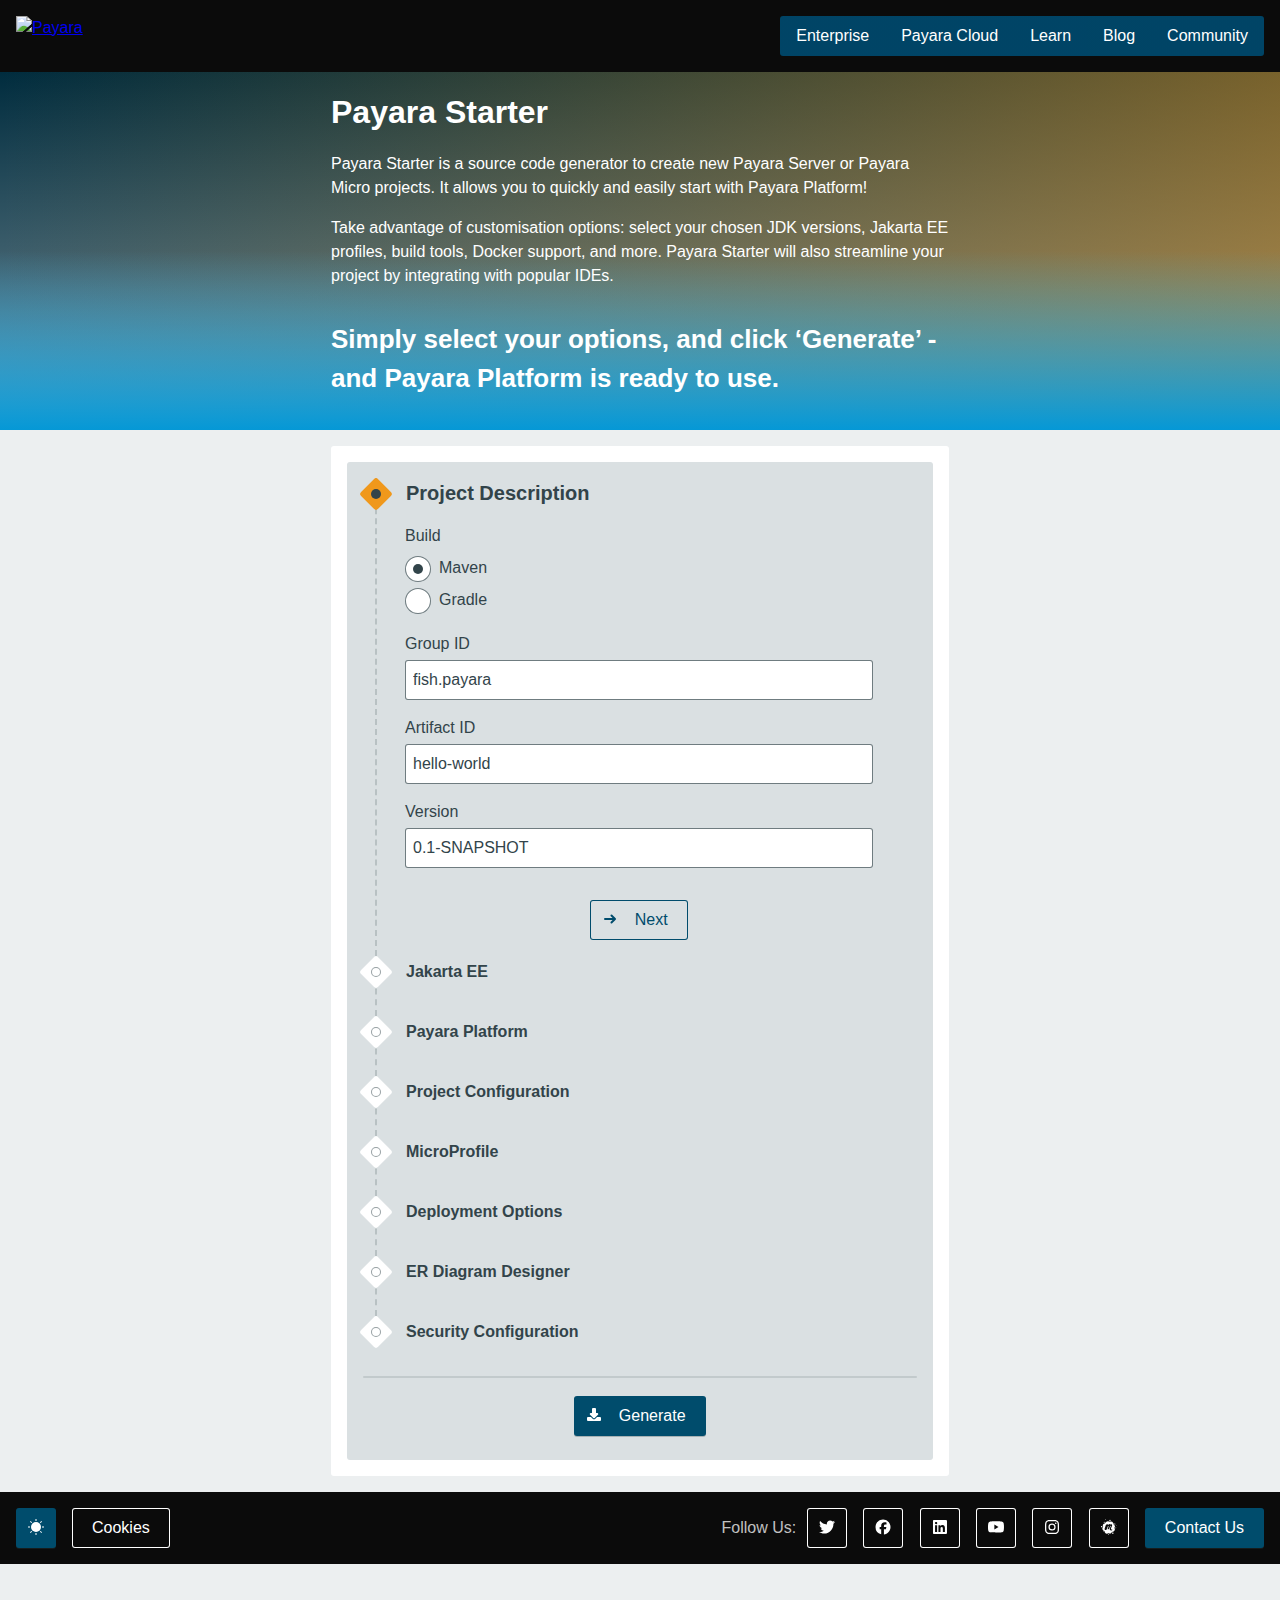
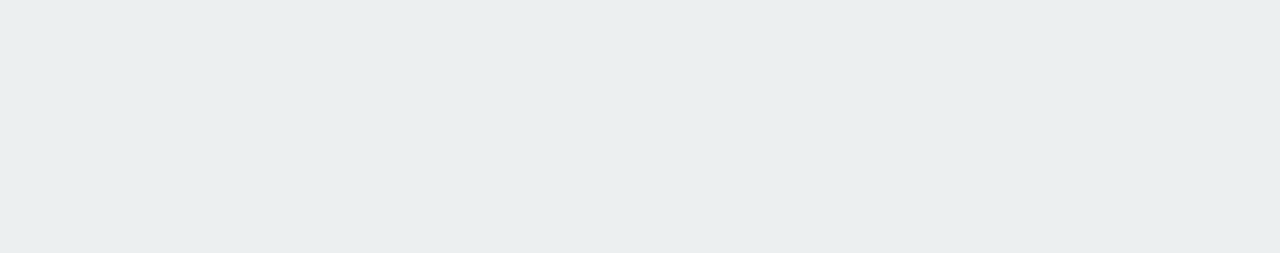
==== commit 077befe0: "FISH-9719 PR Review fix" ====
--- a/starter-ui/src/main/webapp/index.html
+++ b/starter-ui/src/main/webapp/index.html
@@ -1,44 +1,44 @@
 <!DOCTYPE html>
+<!--
+  Copyright (c) 2023 Payara Foundation and/or its affiliates. All rights reserved.
+ 
+  The contents of this file are subject to the terms of either the GNU
+  General Public License Version 2 only ("GPL") or the Common Development
+  and Distribution License("CDDL") (collectively, the "License").  You
+  may not use this file except in compliance with the License.  You can
+  obtain a copy of the License at
+  https://github.com/payara/Payara/blob/master/LICENSE.txt
+  See the License for the specific
+  language governing permissions and limitations under the License.
+ 
+  When distributing the software, include this License Header Notice in each
+  file and include the License file at glassfish/legal/LICENSE.txt.
+ 
+  GPL Classpath Exception:
+  The Payara Foundation designates this particular file as subject to the "Classpath"
+  exception as provided by the Payara Foundation in the GPL Version 2 section of the License
+  file that accompanied this code.
+ 
+  Modifications:
+  If applicable, add the following below the License Header, with the fields
+  enclosed by brackets [] replaced by your own identifying information:
+  "Portions Copyright [year] [name of copyright owner]"
+ 
+  Contributor(s):
+  If you wish your version of this file to be governed by only the CDDL or
+  only the GPL Version 2, indicate your decision by adding "[Contributor]
+  elects to include this software in this distribution under the [CDDL or GPL
+  Version 2] license."  If you don't indicate a single choice of license, a
+  recipient has the option to distribute your version of this file under
+  either the CDDL, the GPL Version 2 or to extend the choice of license to
+  its licensees as provided above.  However, if you add GPL Version 2 code
+  and therefore, elected the GPL Version 2 license, then the option applies
+  only if the new code is made subject to such option by the copyright
+  holder.
+-->
 <html lang="en" class="no-js">
     <head>
         <meta charset="UTF-8">
-        <!--
-        Copyright (c) 2023 Payara Foundation and/or its affiliates. All rights reserved.
-        
-        The contents of this file are subject to the terms of either the GNU
-        General Public License Version 2 only ("GPL") or the Common Development
-        and Distribution License("CDDL") (collectively, the "License").  You
-        may not use this file except in compliance with the License.  You can
-        obtain a copy of the License at
-        https://github.com/payara/Payara/blob/master/LICENSE.txt
-        See the License for the specific
-        language governing permissions and limitations under the License.
-        
-        When distributing the software, include this License Header Notice in each
-        file and include the License file at glassfish/legal/LICENSE.txt.
-        
-        GPL Classpath Exception:
-        The Payara Foundation designates this particular file as subject to the "Classpath"
-        exception as provided by the Payara Foundation in the GPL Version 2 section of the License
-        file that accompanied this code.
-        
-        Modifications:
-        If applicable, add the following below the License Header, with the fields
-        enclosed by brackets [] replaced by your own identifying information:
-        "Portions Copyright [year] [name of copyright owner]"
-        
-        Contributor(s):
-        If you wish your version of this file to be governed by only the CDDL or
-        only the GPL Version 2, indicate your decision by adding "[Contributor]
-        elects to include this software in this distribution under the [CDDL or GPL
-        Version 2] license."  If you don't indicate a single choice of license, a
-        recipient has the option to distribute your version of this file under
-        either the CDDL, the GPL Version 2 or to extend the choice of license to
-        its licensees as provided above.  However, if you add GPL Version 2 code
-        and therefore, elected the GPL Version 2 license, then the option applies
-        only if the new code is made subject to such option by the copyright
-        holder.
-        -->
         <meta name="viewport" content="width=device-width, initial-scale=1.0">
         <title>Generate Payara Application</title>
         <link rel="icon" href="favicon.ico" sizes="any">
@@ -78,102 +78,6 @@
         </script>
         <!-- End Google Tag Manager with HubSpot cookie constent check -->
 
-        <!-- CSS for styling the modal dialog -->
-        <style>
-            button:disabled i {
-                color: #aaa;
-            }
-            button:disabled {
-                box-shadow: 0 0 0 1px #aaa inset !important;
-            }
-            .modal {
-                display: none;
-                position: fixed;
-                z-index: 700;
-                left: 0;
-                top: 0;
-                width: 98%;
-                height: 98%;
-                overflow: auto;
-                background-color: rgba(0, 0, 0, 0.5);
-                margin-top: 1%;
-                margin-left: 1%;
-            }
-
-            .modal-content {
-                display: flex;
-                flex-direction: row;
-                background-color: #fefefe;
-                margin: auto;
-                padding: 10px;
-                border: 1px solid #888;
-                width: 99%;
-                height: 99%;
-            }
-
-            .half {
-                width: 50%;
-                padding: 10px;
-            }
-
-            .close {
-                color: #aaa;
-                float: right;
-                font-size: 28px;
-                font-weight: bold;
-            }
-
-            .close:hover,
-            .close:focus {
-                color: black;
-                text-decoration: none;
-                cursor: pointer;
-            }
-
-            #livePreview {
-                border: 1px solid #ccc;
-                height: 82%;
-                margin-bottom: 10px;
-            }
-
-            #sourceCode {
-                border: 1px solid #ccc;
-                height: 90%;
-                overflow-y: scroll;
-                width: 100%;
-            }
-
-            .inline-elements {
-                display: flex;
-                align-items: center;
-                margin-bottom: 10px;
-            }
-
-            .inline-elements h2 {
-                margin: 0;
-                margin-right: 10px;
-            }
-
-            .inline-elements select {
-                margin: 0;
-            }
-
-            .CodeMirror {
-                height: 82%;
-                font-size: small;
-                border: 1px solid #ccc;
-                margin-top: 11px;
-                margin-bottom: 9px;
-            }
-            
-            .livePreview svg {
-                height: inherit;
-            }
-
-            .CodeMirror .cm-comment {
-                color: #ff0000; /* Change this to your desired color */
-            }
-        </style>
     </head>
     <body class="page page--sticky-header theme--light">
 
@@ -235,19 +139,19 @@
                                         <h1 class="h1">Payara Starter</h1>
                                         <p>Payara Starter is a source code generator to create new Payara Server or Payara Micro projects. It allows you to quickly and easily start with Payara Platform!</p>
                                         <p>Take advantage of customisation options: select your chosen JDK versions, Jakarta EE profiles, build tools, Docker support, and more. Payara Starter will also streamline your project by integrating with popular IDEs.</p>
-                                        <p class="h2">Simply select your options, and click &lsquo;Generate&rsquo; - and Payara Platform is ready to use.</p>
+                                        <h2>Simply select your options, and click &lsquo;Generate&rsquo; - and Payara Platform is ready to use.</h2>
                                     </div>
                                 </div>
                             </div>
                         </div>
-                    </div>     
+                    </div>
 
                     <div class="cards--max-width cards--max-width--medium">
                         <div>
                             <div class="cards">
                                 <div>
 
-                                    <form class="form form-steps form-steps--hide-previous-fields form-steps--clickable-legends" data-step-error="Please correct the errors in this step before moving forward." style="--scroll-margin-top: 9rem" id="appForm">
+                                    <form class="form form-steps form-steps--hide-previous-fields form-steps--clickable-legends" data-step-error="Please correct the errors in this step before moving forward." style="--scroll-margin-top: 1.6rem" id="appForm">
 
                                         <fieldset class="form-steps__step">
                                             <legend class="visually-hidden form-steps__title">Project Description</legend>
@@ -486,7 +390,8 @@
                                                     <p class="form__row">
                                                         <input class="form__radbox" type="checkbox" id="docker" name="docker" value="false">
                                                         <label class="form__radbox-label" for="docker">Docker</label>
-                                                        <br>
+                                                    </p>
+                                                    <p class="form__row">
                                                         <input class="form__radbox" type="checkbox" id="cloud" name="cloud" value="false">
                                                         <label class="form__radbox-label" for="cloud">Payara Cloud</label>
                                                     </p>
@@ -509,66 +414,74 @@
                                             </div>
                                         </fieldset>
 
-                                        <fieldset class="form-steps__step">
-                                                <legend class="visually-hidden form-steps__title">ER Diagram Designer</legend>
-                                                <div class="legend h3 form-steps__title" aria-hidden="true">ER Diagram Designer</div>
-                                                <div class="form-steps__icon">
-                                                    <svg class="icon" width="1em" height="1em" viewBox="0 0 16 16" aria-hidden="true" focusable="false">
-                                                        <use href="ui/images/icons.svg#icon-tick" class="icon--tick"></use>
-                                                        <use href="ui/images/icons.svg#icon-dot" class="icon--dot"></use>
-                                                        <use href="ui/images/icons.svg#icon-dot_outline" class="icon--dot-outline"></use>
-                                                    </svg>
-                                                </div>
-                                                <div class="form-steps__fields">
-                                                    <div class="form-steps__inner">
-                                                        <p class="form__row">
-                                                            <label class="form__label" for="mermaidErDiagramList">Search ER Diagram</label>
-                                                            <select name="erDiagramName" id="mermaidErDiagramList" class="form__select" title="Select an existing diagram or type to create a new one"></select>
-                                                            <textarea id="erDiagram" name="erDiagram" hidden> </textarea>
-                                                        </p>
-                                                        <p class="form__row">
-                                                            <button type="button" class="button button--ghost" title="Open the Diagram Builder and Preview" onclick="openMermaidPreview()">
-                                                                <span class="button__text">Diagram Builder & Live Preview</span>
-                                                            </button>
-                                                        </p>
-                                                        <p class="form__row">
-                                                            <span class="form__label">Generate Code For:</span>
-                                                            <input class="form__radbox" type="checkbox" id="generateJpa" name="generateJpa" value="true" checked title="Generate JPA code">
-                                                            <label class="form__radbox-label" for="generateJpa">JPA</label>
-                                                            <label class="form__label" for="jpaSubpackage">Package</label>
-                                                            <input class="form__textfield" type="text" id="jpaSubpackage" name="jpaSubpackage" value="domain" placeholder="Subpackage for JPA" title="Specify the subpackage for JPA">
-                                                            <br><br>
-                                                            <input class="form__radbox" type="checkbox" id="generateRepository" name="generateRepository" value="true" checked title="Generate Repository code">
-                                                            <label class="form__radbox-label" for="generateRepository">Repository</label>
-                                                            <label class="form__label" for="repositorySubpackage">Package</label>
-                                                            <input class="form__textfield" type="text" id="repositorySubpackage" name="repositorySubpackage" value="service" placeholder="Subpackage for Repository" title="Specify the subpackage for Repository">
-                                                            <br><br>
-                                                            <input class="form__radbox" type="checkbox" id="generateRest" name="generateRest" value="true" checked title="Generate REST code">
-                                                            <label class="form__radbox-label" for="generateRest">REST</label>
-                                                            <label class="form__label" for="restSubpackage">Package</label>
-                                                            <input class="form__textfield" type="text" id="restSubpackage" name="restSubpackage" value="resource" placeholder="Subpackage for REST" title="Specify the subpackage for REST">
-                                                            <br><br>
-                                                                <input class="form__radbox" type="checkbox" id="generateWeb" name="generateWeb" value="true" checked title="Generate Web code">
-                                                                <label class="form__radbox-label" for="generateWeb">Web</label>
-                                                        </p>
-
-                                                        <p class="form__row form-steps__controls">
-                                                            <a class="button button--ghost form__step__button-back" title="Go back to the previous step">
-                                                                <svg class="icon icon--90deg" width="1em" height="1em" viewBox="0 0 16 16" aria-hidden="true" focusable="false">
-                                                                    <use href="ui/images/icons.svg#icon-arrow"></use>
-                                                                </svg>
-                                                                <span class="button__text">Previous<span class="visually-hidden">: Payara Platform</span></span>
-                                                            </a>
-                                                            <a class="button button--ghost form__step__button" title="Proceed to the next step">
-                                                                <svg class="icon icon--270deg" width="1em" height="1em" viewBox="0 0 16 16" aria-hidden="true" focusable="false">
-                                                                    <use href="ui/images/icons.svg#icon-arrow"></use>
-                                                                </svg>
-                                                                <span class="button__text">Next<span class="visually-hidden">: Security Configuration</span></span>
-                                                            </a>
-                                                        </p>
+                                   <fieldset class="form-steps__step">
+                                        <legend class="visually-hidden form-steps__title">ER Diagram Designer</legend>
+                                        <div class="legend h3 form-steps__title" aria-hidden="true">ER Diagram Designer</div>
+                                        <div class="form-steps__icon">
+                                            <svg class="icon" width="1em" height="1em" viewBox="0 0 16 16" aria-hidden="true" focusable="false">
+                                                <use href="ui/images/icons.svg#icon-tick" class="icon--tick"></use>
+                                                <use href="ui/images/icons.svg#icon-dot" class="icon--dot"></use>
+                                                <use href="ui/images/icons.svg#icon-dot_outline" class="icon--dot-outline"></use>
+                                            </svg>
+                                        </div>
+                                        <div class="form-steps__fields">
+                                            <div class="form-steps__inner">
+                                                <p class="form__row">
+                                                    <label class="form__label" for="mermaidErDiagramList">Search ER Diagram</label>
+                                                    <select name="erDiagramName" id="mermaidErDiagramList" class="form__select" title="Select an existing diagram or type to create a new one"></select>
+                                                    <textarea id="erDiagram" name="erDiagram" hidden> </textarea>
+                                                </p>
+                                                <p class="form__row">
+                                                    <button type="button" class="button button--ghost" title="Open the Diagram Builder and Preview" onclick="openMermaidPreview()">
+                                                        <span class="button__text">Diagram Builder & Live Preview</span>
+                                                    </button>
+                                                </p>
+                                                <p class="form__row">
+                                                    <span class="form__label">Generate Code For:</span>
+                                                    <div>
+                                                        <input class="form__radbox" type="checkbox" id="generateJpa" name="generateJpa" value="true" checked title="Generate JPA code">
+                                                        <label class="form__radbox-label" for="generateJpa">JPA</label>
+                                                        <label class="form__label" for="jpaSubpackage">Package</label>
+                                                        <input class="form__textfield" type="text" id="jpaSubpackage" name="jpaSubpackage" value="domain" placeholder="Subpackage for JPA" title="Specify the subpackage for JPA">
                                                     </div>
-                                                </div>
-                                            </fieldset>
+                                                    <br/>
+                                                    <div>
+                                                        <input class="form__radbox" type="checkbox" id="generateRepository" name="generateRepository" value="true" checked title="Generate Repository code">
+                                                        <label class="form__radbox-label" for="generateRepository">Repository</label>
+                                                        <label class="form__label" for="repositorySubpackage">Package</label>
+                                                        <input class="form__textfield" type="text" id="repositorySubpackage" name="repositorySubpackage" value="service" placeholder="Subpackage for Repository" title="Specify the subpackage for Repository">
+                                                    </div>
+                                                    <br/>
+                                                    <div>
+                                                        <input class="form__radbox" type="checkbox" id="generateRest" name="generateRest" value="true" checked title="Generate REST code">
+                                                        <label class="form__radbox-label" for="generateRest">REST</label>
+                                                        <label class="form__label" for="restSubpackage">Package</label>
+                                                        <input class="form__textfield" type="text" id="restSubpackage" name="restSubpackage" value="resource" placeholder="Subpackage for REST" title="Specify the subpackage for REST">
+                                                    </div>
+                                                    <br/>
+                                                    <div>
+                                                        <input class="form__radbox" type="checkbox" id="generateWeb" name="generateWeb" value="true" checked title="Generate Web code">
+                                                        <label class="form__radbox-label" for="generateWeb">Web</label>
+                                                    </div>
+                                                </p>
+
+                                                <p class="form__row form-steps__controls">
+                                                    <a class="button button--ghost form__step__button-back" title="Go back to the previous step">
+                                                        <svg class="icon icon--90deg" width="1em" height="1em" viewBox="0 0 16 16" aria-hidden="true" focusable="false">
+                                                            <use href="ui/images/icons.svg#icon-arrow"></use>
+                                                        </svg>
+                                                        <span class="button__text">Previous<span class="visually-hidden">: Payara Platform</span></span>
+                                                    </a>
+                                                    <a class="button button--ghost form__step__button" title="Proceed to the next step">
+                                                        <svg class="icon icon--270deg" width="1em" height="1em" viewBox="0 0 16 16" aria-hidden="true" focusable="false">
+                                                            <use href="ui/images/icons.svg#icon-arrow"></use>
+                                                        </svg>
+                                                        <span class="button__text">Next<span class="visually-hidden">: Security Configuration</span></span>
+                                                    </a>
+                                                </p>
+                                            </div>
+                                        </div>
+                                    </fieldset>
 
                                         <fieldset class="form-steps__step">
                                             <legend class="visually-hidden form-steps__title">Security Configuration</legend>
@@ -649,6 +562,9 @@
 
         <footer class="page__footer">
             <div class="cards card--no-pad">
+                <div class="card--content-width text-align--left">
+                    <theme-switch settings='[{"v_align": "up", "display_label": "false"}]'></theme-switch>
+                </div>
                 <div class="buttons--light text-align--left">
                     <button type="button" class="button button--ghost" id="hs_show_banner_button" onclick="(function(){
                         var _hsp = window._hsp = window._hsp || [];
@@ -714,7 +630,7 @@
                     <textarea id="sourceCode"></textarea>
                     <div id="graphDiv"></div>
                     <div class="inline-elements" id="diagramSourceBottomTool">
-                        <input id="queryBox" type="text" class="form__text" style="width: -webkit-fill-available;" placeholder="Tell us how you want to change the diagram (e.g., 'Add customer address') and press Enter"> 
+                        <input id="queryBox" type="text" class="form__text" style="width: -webkit-fill-available;" placeholder="Tell us how you want to change the diagram (e.g., 'Add customer address') and press Enter" /> 
                     </div>
                 </div>
                 <div class="half" id="diagramView">
@@ -726,7 +642,7 @@
                     </div> 
                     <div id="livePreview" class="livePreview"></div>
                     <div class="inline-elements" id="diagramViewBottomTool">
-                        <input id="queryBoxHidden" type="text" class="form__text" style="width: -webkit-fill-available;display:none" placeholder="Tell us how you want to change the diagram (e.g., 'Add customer address') and press Enter"> 
+                        <input id="queryBoxHidden" type="text" class="form__text" style="width: -webkit-fill-available;display:none" placeholder="Tell us how you want to change the diagram (e.g., 'Add customer address') and press Enter" /> 
                         <button type="button" class="button button--ghost" id="prevERDiagram" disabled title="Previous ER Diagram"><i class="bi bi-arrow-left"></i></button>
                         <button type="button" class="button button--ghost" id="nextERDiagram" disabled title="Next ER Diagram"><i class="bi bi-arrow-right"></i></button>
                         <button type="button" class="button button--ghost" id="enlargeERDiagram" title="Enlarge ER Diagram">+</button>
@@ -759,6 +675,102 @@
                     }
                 }
         </script>
+        <!-- CSS for styling the modal dialog -->
+        <style>
+            button:disabled i {
+                color: #aaa;
+            }
+            button:disabled {
+                box-shadow: 0 0 0 1px #aaa inset !important;
+            }
+            .modal {
+                display: none;
+                position: fixed;
+                z-index: 10;
+                left: 0;
+                top: 0;
+                width: 98%;
+                height: 98%;
+                overflow: auto;
+                background-color: rgba(0, 0, 0, 0.5);
+                margin-top: 1%;
+                margin-left: 1%;
+            }
+
+            .modal-content {
+                display: flex;
+                flex-direction: row;
+                background-color: #fefefe;
+                margin: auto;
+                padding: 10px;
+                border: 1px solid #888;
+                width: 99%;
+                height: 99%;
+            }
+
+            .half {
+                width: 50%;
+                padding: 10px;
+            }
+
+            .close {
+                color: #aaa;
+                float: right;
+                font-size: 28px;
+                font-weight: bold;
+            }
+
+            .close:hover,
+            .close:focus {
+                color: black;
+                text-decoration: none;
+                cursor: pointer;
+            }
+
+            #livePreview {
+                border: 1px solid #ccc;
+                height: 82%;
+                margin-bottom: 10px;
+            }
+
+            #sourceCode {
+                border: 1px solid #ccc;
+                height: 90%;
+                overflow-y: scroll;
+                width: 100%;
+            }
+
+            .inline-elements {
+                display: flex;
+                align-items: center;
+                margin-bottom: 10px;
+            }
+
+            .inline-elements h2 {
+                margin: 0;
+                margin-right: 10px;
+            }
+
+            .inline-elements select {
+                margin: 0;
+            }
+
+            .CodeMirror {
+                height: 82%;
+                font-size: small;
+                border: 1px solid #ccc;
+                margin-top: 11px;
+                margin-bottom: 9px;
+            }
+            
+            .livePreview svg {
+                height: inherit;
+            }
+
+            .CodeMirror .cm-comment {
+                color: #ff0000; /* Change this to your desired color */
+            }
+        </style>
         <script>
            var editor;
         </script>
@@ -859,7 +871,7 @@
                     hideAILoadingBar();
 
                     if (!response.ok) {
-                        throw new Error('Network response was not ok');
+                        checkLimitExhaust(response);
                     }
 
                     var content = await response.text();
@@ -895,7 +907,7 @@
                     hideAILoadingBar();
 
                     if (!response.ok) {
-                        throw new Error('Network response was not ok');
+                        checkLimitExhaust(response);
                     }
 
                     var content = await response.text();
@@ -933,7 +945,7 @@
                     hideAILoadingBar();
 
                     if (!response.ok) {
-                        throw new Error('Network response was not ok');
+                        checkLimitExhaust(response);
                     }
 
                     var content = await response.text();
@@ -1075,7 +1087,7 @@
                             .then(response => {
                                 hideAILoadingBar();
                                 if (!response.ok) {
-                                    throw new Error('Network response was not ok');
+                                    checkLimitExhaust(response);
                                 }
                                 return response.text();
                             })
@@ -1171,6 +1183,7 @@
         <script src="assets/main.js"></script>
         <script src="ui/js/interface.min.js"></script>
         <script>
+            menu_wrap.init();
             form_steps.init();
         </script>
 
@@ -1238,10 +1251,24 @@
                 document.getElementById('loadingBarAI').style.display = 'none';
                 document.getElementById('headerAI').innerHTML = 'Live Preview';
             }
+            
+            function checkLimitExhaust(response) {
+                if (response.status === 429) {
+                    alert(
+                        "Too many requests have been made in a short period.\n\n" +
+                        "To ensure optimal performance, we limit the number of requests per hour. " +
+                        "Please wait a few moments before trying again. Thank you for your understanding!"
+                    );
+                    throw new Error('Generative AI access is temporarily disabled. Please try again later.');
+                } else {
+                    throw new Error('Network response was not ok');
+                }
+            }
+            
         </script>
 
 		<!-- Start of HubSpot Embed Code -->
-		<script id="hs-script-loader" async defer src="https://js.hs-scripts.com/334594.js"></script>
+		<script type="text/javascript" id="hs-script-loader" async defer src="https://js.hs-scripts.com/334594.js"></script>
 		<!-- End of HubSpot Embed Code -->
     </body>
 </html>
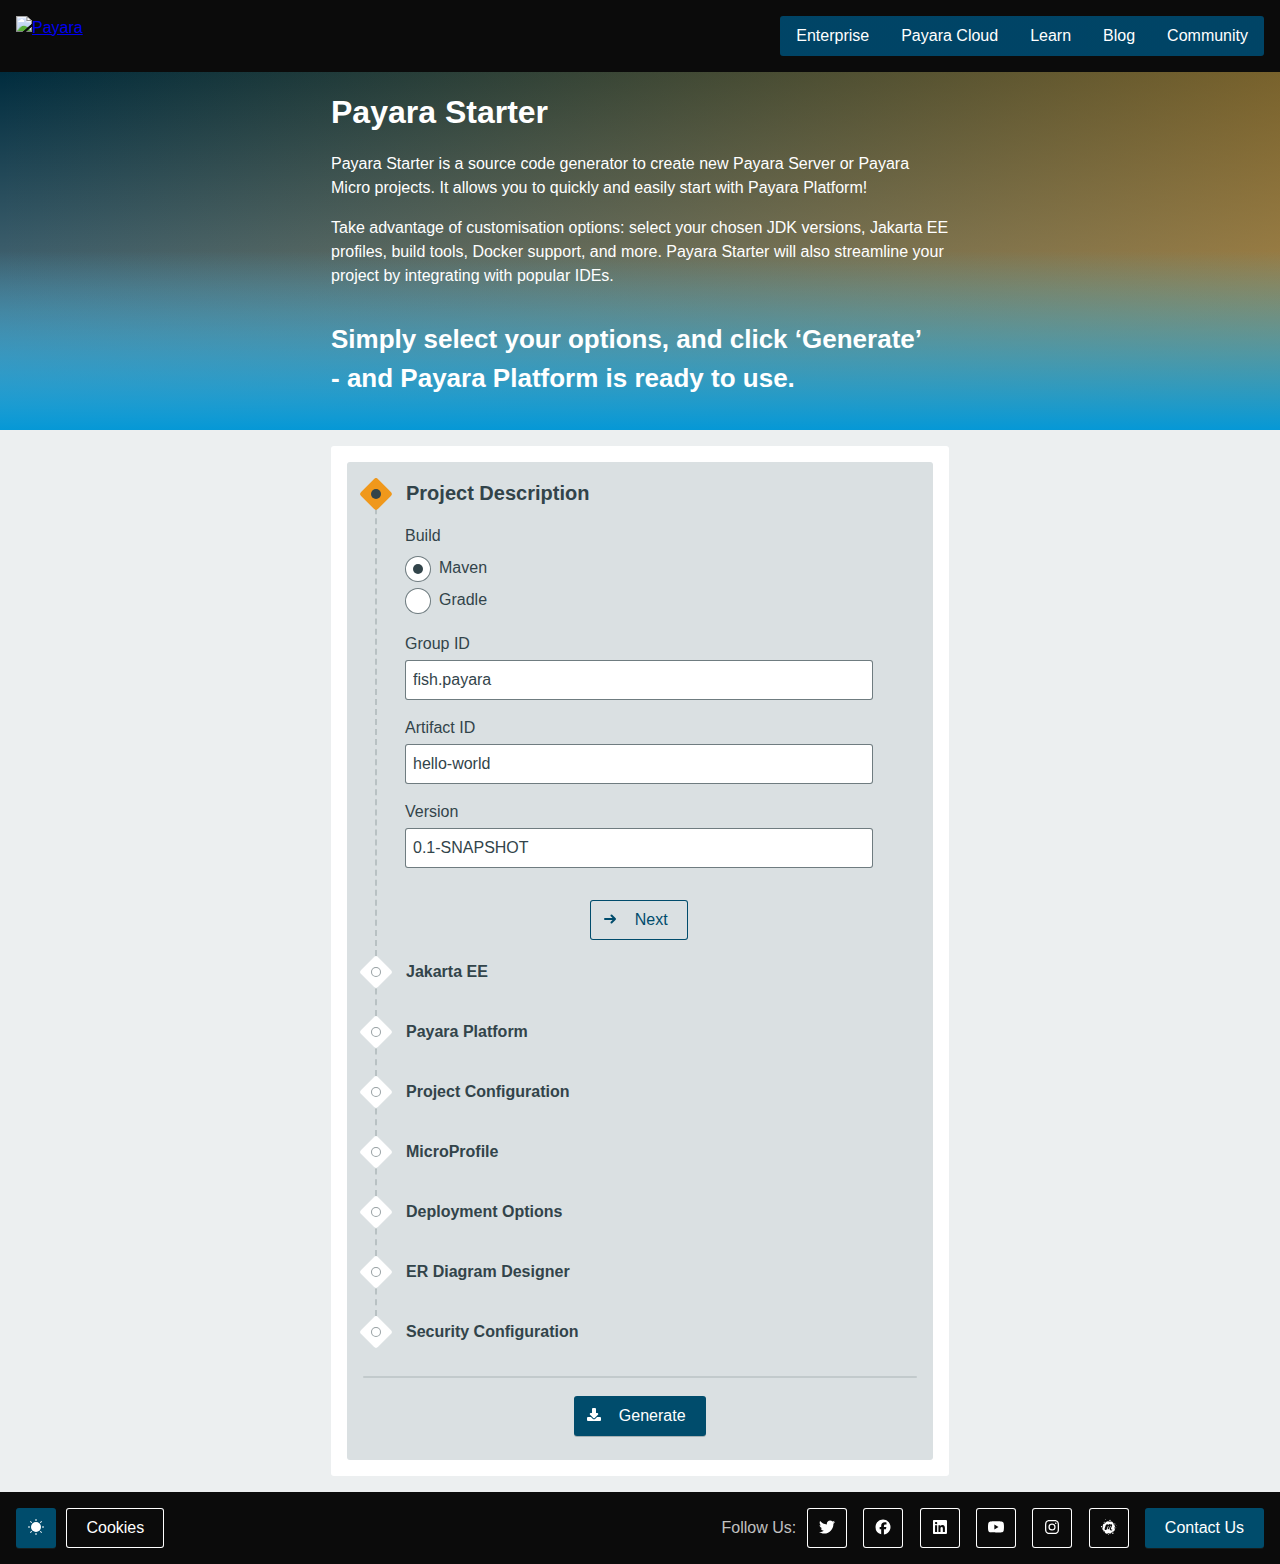
==== commit 7c80a33a: "FISH-10103 Added styles to allow ER Designer to work in dark mode." ====
--- a/starter-ui/src/main/webapp/index.html
+++ b/starter-ui/src/main/webapp/index.html
@@ -1,44 +1,44 @@
 <!DOCTYPE html>
-<!--
-  Copyright (c) 2023 Payara Foundation and/or its affiliates. All rights reserved.
- 
-  The contents of this file are subject to the terms of either the GNU
-  General Public License Version 2 only ("GPL") or the Common Development
-  and Distribution License("CDDL") (collectively, the "License").  You
-  may not use this file except in compliance with the License.  You can
-  obtain a copy of the License at
-  https://github.com/payara/Payara/blob/master/LICENSE.txt
-  See the License for the specific
-  language governing permissions and limitations under the License.
- 
-  When distributing the software, include this License Header Notice in each
-  file and include the License file at glassfish/legal/LICENSE.txt.
- 
-  GPL Classpath Exception:
-  The Payara Foundation designates this particular file as subject to the "Classpath"
-  exception as provided by the Payara Foundation in the GPL Version 2 section of the License
-  file that accompanied this code.
- 
-  Modifications:
-  If applicable, add the following below the License Header, with the fields
-  enclosed by brackets [] replaced by your own identifying information:
-  "Portions Copyright [year] [name of copyright owner]"
- 
-  Contributor(s):
-  If you wish your version of this file to be governed by only the CDDL or
-  only the GPL Version 2, indicate your decision by adding "[Contributor]
-  elects to include this software in this distribution under the [CDDL or GPL
-  Version 2] license."  If you don't indicate a single choice of license, a
-  recipient has the option to distribute your version of this file under
-  either the CDDL, the GPL Version 2 or to extend the choice of license to
-  its licensees as provided above.  However, if you add GPL Version 2 code
-  and therefore, elected the GPL Version 2 license, then the option applies
-  only if the new code is made subject to such option by the copyright
-  holder.
--->
 <html lang="en" class="no-js">
     <head>
         <meta charset="UTF-8">
+        <!--
+        Copyright (c) 2023 Payara Foundation and/or its affiliates. All rights reserved.
+        
+        The contents of this file are subject to the terms of either the GNU
+        General Public License Version 2 only ("GPL") or the Common Development
+        and Distribution License("CDDL") (collectively, the "License").  You
+        may not use this file except in compliance with the License.  You can
+        obtain a copy of the License at
+        https://github.com/payara/Payara/blob/master/LICENSE.txt
+        See the License for the specific
+        language governing permissions and limitations under the License.
+        
+        When distributing the software, include this License Header Notice in each
+        file and include the License file at glassfish/legal/LICENSE.txt.
+        
+        GPL Classpath Exception:
+        The Payara Foundation designates this particular file as subject to the "Classpath"
+        exception as provided by the Payara Foundation in the GPL Version 2 section of the License
+        file that accompanied this code.
+        
+        Modifications:
+        If applicable, add the following below the License Header, with the fields
+        enclosed by brackets [] replaced by your own identifying information:
+        "Portions Copyright [year] [name of copyright owner]"
+        
+        Contributor(s):
+        If you wish your version of this file to be governed by only the CDDL or
+        only the GPL Version 2, indicate your decision by adding "[Contributor]
+        elects to include this software in this distribution under the [CDDL or GPL
+        Version 2] license."  If you don't indicate a single choice of license, a
+        recipient has the option to distribute your version of this file under
+        either the CDDL, the GPL Version 2 or to extend the choice of license to
+        its licensees as provided above.  However, if you add GPL Version 2 code
+        and therefore, elected the GPL Version 2 license, then the option applies
+        only if the new code is made subject to such option by the copyright
+        holder.
+        -->
         <meta name="viewport" content="width=device-width, initial-scale=1.0">
         <title>Generate Payara Application</title>
         <link rel="icon" href="favicon.ico" sizes="any">
@@ -60,6 +60,7 @@
         <script src="https://code.jquery.com/jquery-3.6.0.min.js"></script>
         <script src="//rawgithub.com/indrimuska/jquery-editable-select/master/dist/jquery-editable-select.min.js"></script>
         <link href="//rawgithub.com/indrimuska/jquery-editable-select/master/dist/jquery-editable-select.min.css" rel="stylesheet">
+        <link rel="stylesheet" href="ui-starter/er-designer.css" type="text/css" media="all">
 
         <!-- Google Tag Manager with HubSpot cookie constent check. -->
         <script>
@@ -77,9 +78,8 @@
             }]);
         </script>
         <!-- End Google Tag Manager with HubSpot cookie constent check -->
-
     </head>
-    <body class="page page--sticky-header theme--light">
+    <body class="page page--sticky-header">
 
 		<!-- Google Tag Manager (noscript) -->
 		<noscript><iframe src="https://www.googletagmanager.com/ns.html?id=GTM-MGV5FR6D" height="0" width="0" style="display:none;visibility:hidden"></iframe></noscript>
@@ -139,19 +139,19 @@
                                         <h1 class="h1">Payara Starter</h1>
                                         <p>Payara Starter is a source code generator to create new Payara Server or Payara Micro projects. It allows you to quickly and easily start with Payara Platform!</p>
                                         <p>Take advantage of customisation options: select your chosen JDK versions, Jakarta EE profiles, build tools, Docker support, and more. Payara Starter will also streamline your project by integrating with popular IDEs.</p>
-                                        <h2>Simply select your options, and click &lsquo;Generate&rsquo; - and Payara Platform is ready to use.</h2>
+                                        <p class="h2">Simply select your options, and click &lsquo;Generate&rsquo; - and Payara Platform is ready to use.</p>
                                     </div>
                                 </div>
                             </div>
                         </div>
-                    </div>
+                    </div>     
 
                     <div class="cards--max-width cards--max-width--medium">
                         <div>
                             <div class="cards">
                                 <div>
 
-                                    <form class="form form-steps form-steps--hide-previous-fields form-steps--clickable-legends" data-step-error="Please correct the errors in this step before moving forward." style="--scroll-margin-top: 1.6rem" id="appForm">
+                                    <form class="form form-steps form-steps--hide-previous-fields form-steps--clickable-legends" data-step-error="Please correct the errors in this step before moving forward." style="--scroll-margin-top: 9rem" id="appForm">
 
                                         <fieldset class="form-steps__step">
                                             <legend class="visually-hidden form-steps__title">Project Description</legend>
@@ -390,8 +390,7 @@
                                                     <p class="form__row">
                                                         <input class="form__radbox" type="checkbox" id="docker" name="docker" value="false">
                                                         <label class="form__radbox-label" for="docker">Docker</label>
-                                                    </p>
-                                                    <p class="form__row">
+                                                        <br>
                                                         <input class="form__radbox" type="checkbox" id="cloud" name="cloud" value="false">
                                                         <label class="form__radbox-label" for="cloud">Payara Cloud</label>
                                                     </p>
@@ -414,74 +413,66 @@
                                             </div>
                                         </fieldset>
 
-                                   <fieldset class="form-steps__step">
-                                        <legend class="visually-hidden form-steps__title">ER Diagram Designer</legend>
-                                        <div class="legend h3 form-steps__title" aria-hidden="true">ER Diagram Designer</div>
-                                        <div class="form-steps__icon">
-                                            <svg class="icon" width="1em" height="1em" viewBox="0 0 16 16" aria-hidden="true" focusable="false">
-                                                <use href="ui/images/icons.svg#icon-tick" class="icon--tick"></use>
-                                                <use href="ui/images/icons.svg#icon-dot" class="icon--dot"></use>
-                                                <use href="ui/images/icons.svg#icon-dot_outline" class="icon--dot-outline"></use>
-                                            </svg>
-                                        </div>
-                                        <div class="form-steps__fields">
-                                            <div class="form-steps__inner">
-                                                <p class="form__row">
-                                                    <label class="form__label" for="mermaidErDiagramList">Search ER Diagram</label>
-                                                    <select name="erDiagramName" id="mermaidErDiagramList" class="form__select" title="Select an existing diagram or type to create a new one"></select>
-                                                    <textarea id="erDiagram" name="erDiagram" hidden> </textarea>
-                                                </p>
-                                                <p class="form__row">
-                                                    <button type="button" class="button button--ghost" title="Open the Diagram Builder and Preview" onclick="openMermaidPreview()">
-                                                        <span class="button__text">Diagram Builder & Live Preview</span>
-                                                    </button>
-                                                </p>
-                                                <p class="form__row">
-                                                    <span class="form__label">Generate Code For:</span>
-                                                    <div>
-                                                        <input class="form__radbox" type="checkbox" id="generateJpa" name="generateJpa" value="true" checked title="Generate JPA code">
-                                                        <label class="form__radbox-label" for="generateJpa">JPA</label>
-                                                        <label class="form__label" for="jpaSubpackage">Package</label>
-                                                        <input class="form__textfield" type="text" id="jpaSubpackage" name="jpaSubpackage" value="domain" placeholder="Subpackage for JPA" title="Specify the subpackage for JPA">
+                                        <fieldset class="form-steps__step">
+                                                <legend class="visually-hidden form-steps__title">ER Diagram Designer</legend>
+                                                <div class="legend h3 form-steps__title" aria-hidden="true">ER Diagram Designer</div>
+                                                <div class="form-steps__icon">
+                                                    <svg class="icon" width="1em" height="1em" viewBox="0 0 16 16" aria-hidden="true" focusable="false">
+                                                        <use href="ui/images/icons.svg#icon-tick" class="icon--tick"></use>
+                                                        <use href="ui/images/icons.svg#icon-dot" class="icon--dot"></use>
+                                                        <use href="ui/images/icons.svg#icon-dot_outline" class="icon--dot-outline"></use>
+                                                    </svg>
+                                                </div>
+                                                <div class="form-steps__fields">
+                                                    <div class="form-steps__inner">
+                                                        <p class="form__row">
+                                                            <label class="form__label" for="mermaidErDiagramList">Search ER Diagram</label>
+                                                            <select name="erDiagramName" id="mermaidErDiagramList" class="form__select" title="Select an existing diagram or type to create a new one"></select>
+                                                            <textarea id="erDiagram" name="erDiagram" hidden> </textarea>
+                                                        </p>
+                                                        <p class="form__row">
+                                                            <button type="button" class="button button--ghost" title="Open the Diagram Builder and Preview" onclick="openMermaidPreview()">
+                                                                <span class="button__text">Diagram Builder & Live Preview</span>
+                                                            </button>
+                                                        </p>
+                                                        <p class="form__row">
+                                                            <span class="form__label">Generate Code For:</span>
+                                                            <input class="form__radbox" type="checkbox" id="generateJpa" name="generateJpa" value="true" checked title="Generate JPA code">
+                                                            <label class="form__radbox-label" for="generateJpa">JPA</label>
+                                                            <label class="form__label" for="jpaSubpackage">Package</label>
+                                                            <input class="form__textfield" type="text" id="jpaSubpackage" name="jpaSubpackage" value="domain" placeholder="Subpackage for JPA" title="Specify the subpackage for JPA">
+                                                            <br><br>
+                                                            <input class="form__radbox" type="checkbox" id="generateRepository" name="generateRepository" value="true" checked title="Generate Repository code">
+                                                            <label class="form__radbox-label" for="generateRepository">Repository</label>
+                                                            <label class="form__label" for="repositorySubpackage">Package</label>
+                                                            <input class="form__textfield" type="text" id="repositorySubpackage" name="repositorySubpackage" value="service" placeholder="Subpackage for Repository" title="Specify the subpackage for Repository">
+                                                            <br><br>
+                                                            <input class="form__radbox" type="checkbox" id="generateRest" name="generateRest" value="true" checked title="Generate REST code">
+                                                            <label class="form__radbox-label" for="generateRest">REST</label>
+                                                            <label class="form__label" for="restSubpackage">Package</label>
+                                                            <input class="form__textfield" type="text" id="restSubpackage" name="restSubpackage" value="resource" placeholder="Subpackage for REST" title="Specify the subpackage for REST">
+                                                            <br><br>
+                                                                <input class="form__radbox" type="checkbox" id="generateWeb" name="generateWeb" value="true" checked title="Generate Web code">
+                                                                <label class="form__radbox-label" for="generateWeb">Web</label>
+                                                        </p>
+
+                                                        <p class="form__row form-steps__controls">
+                                                            <a class="button button--ghost form__step__button-back" title="Go back to the previous step">
+                                                                <svg class="icon icon--90deg" width="1em" height="1em" viewBox="0 0 16 16" aria-hidden="true" focusable="false">
+                                                                    <use href="ui/images/icons.svg#icon-arrow"></use>
+                                                                </svg>
+                                                                <span class="button__text">Previous<span class="visually-hidden">: Payara Platform</span></span>
+                                                            </a>
+                                                            <a class="button button--ghost form__step__button" title="Proceed to the next step">
+                                                                <svg class="icon icon--270deg" width="1em" height="1em" viewBox="0 0 16 16" aria-hidden="true" focusable="false">
+                                                                    <use href="ui/images/icons.svg#icon-arrow"></use>
+                                                                </svg>
+                                                                <span class="button__text">Next<span class="visually-hidden">: Security Configuration</span></span>
+                                                            </a>
+                                                        </p>
                                                     </div>
-                                                    <br/>
-                                                    <div>
-                                                        <input class="form__radbox" type="checkbox" id="generateRepository" name="generateRepository" value="true" checked title="Generate Repository code">
-                                                        <label class="form__radbox-label" for="generateRepository">Repository</label>
-                                                        <label class="form__label" for="repositorySubpackage">Package</label>
-                                                        <input class="form__textfield" type="text" id="repositorySubpackage" name="repositorySubpackage" value="service" placeholder="Subpackage for Repository" title="Specify the subpackage for Repository">
-                                                    </div>
-                                                    <br/>
-                                                    <div>
-                                                        <input class="form__radbox" type="checkbox" id="generateRest" name="generateRest" value="true" checked title="Generate REST code">
-                                                        <label class="form__radbox-label" for="generateRest">REST</label>
-                                                        <label class="form__label" for="restSubpackage">Package</label>
-                                                        <input class="form__textfield" type="text" id="restSubpackage" name="restSubpackage" value="resource" placeholder="Subpackage for REST" title="Specify the subpackage for REST">
-                                                    </div>
-                                                    <br/>
-                                                    <div>
-                                                        <input class="form__radbox" type="checkbox" id="generateWeb" name="generateWeb" value="true" checked title="Generate Web code">
-                                                        <label class="form__radbox-label" for="generateWeb">Web</label>
-                                                    </div>
-                                                </p>
-
-                                                <p class="form__row form-steps__controls">
-                                                    <a class="button button--ghost form__step__button-back" title="Go back to the previous step">
-                                                        <svg class="icon icon--90deg" width="1em" height="1em" viewBox="0 0 16 16" aria-hidden="true" focusable="false">
-                                                            <use href="ui/images/icons.svg#icon-arrow"></use>
-                                                        </svg>
-                                                        <span class="button__text">Previous<span class="visually-hidden">: Payara Platform</span></span>
-                                                    </a>
-                                                    <a class="button button--ghost form__step__button" title="Proceed to the next step">
-                                                        <svg class="icon icon--270deg" width="1em" height="1em" viewBox="0 0 16 16" aria-hidden="true" focusable="false">
-                                                            <use href="ui/images/icons.svg#icon-arrow"></use>
-                                                        </svg>
-                                                        <span class="button__text">Next<span class="visually-hidden">: Security Configuration</span></span>
-                                                    </a>
-                                                </p>
-                                            </div>
-                                        </div>
-                                    </fieldset>
+                                                </div>
+                                            </fieldset>
 
                                         <fieldset class="form-steps__step">
                                             <legend class="visually-hidden form-steps__title">Security Configuration</legend>
@@ -562,16 +553,17 @@
 
         <footer class="page__footer">
             <div class="cards card--no-pad">
-                <div class="card--content-width text-align--left">
+                <div class="text-align--left">
                     <theme-switch settings='[{"v_align": "up", "display_label": "false"}]'></theme-switch>
-                </div>
-                <div class="buttons--light text-align--left">
-                    <button type="button" class="button button--ghost" id="hs_show_banner_button" onclick="(function(){
-                        var _hsp = window._hsp = window._hsp || [];
-                        _hsp.push(['showBanner']);
-                    })()">
-                        Cookies
-                    </button>
+                    <span class="buttons--light">
+                        <i></i>
+                        <button type="button" class="button button--ghost" id="hs_show_banner_button" onclick="(function(){
+                            var _hsp = window._hsp = window._hsp || [];
+                            _hsp.push(['showBanner']);
+                        })()">
+                            Cookies
+                        </button>
+                    </span>
                 </div>
                 <div class="card--content-width buttons--light text-align--right"> 
                     <span>Follow Us: </span>
@@ -620,21 +612,21 @@
             </div>
         </footer>
         <!-- HTML structure for the modal dialog -->
-        <div id="previewModal" class="modal">
-            <div class="modal-content">
-                <div class="half" id="diagramSource">
-                    <div class="inline-elements"  id="diagramSourceTopTool">
+        <div id="previewModal" class="modal er-designer">
+            <div class="modal-content cards card--no-pad">
+                <div class="half card" id="diagramSource">
+                    <div class="inline-elements title-container"  id="diagramSourceTopTool">
                         <h2>Source</h2>
                         <select name="mermaidErDiagramListPreview" id="mermaidErDiagramListPreview" class="form__select" title="Select an existing diagram or type to create a new one"></select>
                     </div>
                     <textarea id="sourceCode"></textarea>
                     <div id="graphDiv"></div>
                     <div class="inline-elements" id="diagramSourceBottomTool">
-                        <input id="queryBox" type="text" class="form__text" style="width: -webkit-fill-available;" placeholder="Tell us how you want to change the diagram (e.g., 'Add customer address') and press Enter" /> 
+                        <input id="queryBox" type="text" class="form__text" style="width: -webkit-fill-available;" placeholder="Tell us how you want to change the diagram (e.g., 'Add customer address') and press Enter"> 
                     </div>
                 </div>
-                <div class="half" id="diagramView">
-                    <div class="inline-elements"  id="diagramSourceTopTool">
+                <div class="half card" id="diagramView">
+                    <div class="inline-elements title-container"  id="diagramSourceTopTool">
                         <h2 id="headerAI"  style="white-space: nowrap;">Live Preview</h2>
                         <span class="form__progress loader loader--line" id="loadingBarAI" style="display: none;">
                             <span class="loader__fish"></span>
@@ -642,15 +634,46 @@
                     </div> 
                     <div id="livePreview" class="livePreview"></div>
                     <div class="inline-elements" id="diagramViewBottomTool">
-                        <input id="queryBoxHidden" type="text" class="form__text" style="width: -webkit-fill-available;display:none" placeholder="Tell us how you want to change the diagram (e.g., 'Add customer address') and press Enter" /> 
-                        <button type="button" class="button button--ghost" id="prevERDiagram" disabled title="Previous ER Diagram"><i class="bi bi-arrow-left"></i></button>
-                        <button type="button" class="button button--ghost" id="nextERDiagram" disabled title="Next ER Diagram"><i class="bi bi-arrow-right"></i></button>
-                        <button type="button" class="button button--ghost" id="enlargeERDiagram" title="Enlarge ER Diagram">+</button>
-                        <button type="button" class="button button--ghost" id="shrinkERDiagram" title="Shrink ER Diagram">-</button>
-                        <button type="button" class="button button--ghost" id="fullscreenDiagram" onclick="toggleDiagramView()" title="Fullscreen Diagram"><i class="bi bi-fullscreen" id="fullscreenIcon"></i></button>
+                        <input id="queryBoxHidden" type="text" class="form__text" style="width: -webkit-fill-available;display:none" placeholder="Tell us how you want to change the diagram (e.g., 'Add customer address') and press Enter"> 
+
+                        <button type="button" class="button button--ghost" id="prevERDiagram" disabled>
+                            <svg class="icon icon--90deg" width="1em" height="1em" viewBox="0 0 16 16" aria-hidden="true" focusable="false">
+                                <use href="ui/images/icons.svg#icon-arrow"></use>
+                            </svg>
+                            <span class="visually-hidden">Previous ER Diagram</span>
+                        </button>
+
+                        <button type="button" class="button button--ghost" id="nextERDiagram" disabled>
+                            <svg class="icon icon--270deg" width="1em" height="1em" viewBox="0 0 16 16" aria-hidden="true" focusable="false">
+                                <use href="ui/images/icons.svg#icon-arrow"></use>
+                            </svg>
+                            <span class="visually-hidden">Next ER Diagram</span>
+                        </button>
+
+                        <button type="button" class="button button--ghost" id="enlargeERDiagram">
+                            <svg class="icon" width="1em" height="1em" viewBox="0 0 16 16" aria-hidden="true" focusable="false">
+                                <use href="ui/images/icons.svg#icon-zoom-in"></use>
+                            </svg>
+                            <span class="visually-hidden">Enlarge ER Diagram</span>
+                        </button>
+
+                        <button type="button" class="button button--ghost" id="shrinkERDiagram">
+                            <svg class="icon" width="1em" height="1em" viewBox="0 0 16 16" aria-hidden="true" focusable="false">
+                                <use href="ui/images/icons.svg#icon-zoom-out"></use>
+                            </svg>
+                            <span class="visually-hidden">Shrink ER Diagram</span>
+                        </button>
+
+                        <blinky-toggle-button type="icon-only" button-class="button button--ghost" button-id="fullscreenDiagram" icon-0="fullscreen" text-0="Fullscreen Diagram" icon-1="fullscreen-exit" text-1="Exit Fullscreen Diagram" toggled="0" data-ui-paths="../.." onclick="toggleDiagramView()">
+                        </blinky-toggle-button>
                     </div>
                 </div>
-                <span class="close">&times;</span>
+                <button class="button button--clear close">
+                    <svg class="icon" width="1em" height="1em" viewBox="0 0 16 16" aria-hidden="true" focusable="false">
+                        <use href="ui/images/icons.svg#icon-cross"></use>
+                    </svg>
+                    <span class="visually-hidden">Close ER Designer</span>
+                </button>
             </div>
         </div>
         <script>
@@ -663,114 +686,8 @@
                     document.getElementById('queryBox').style.display = makeFullscreen ? 'none' : 'inline';
                     document.getElementById('queryBoxHidden').style.display = makeFullscreen ? 'inline' : 'none';
                     diagramSource.style.display = makeFullscreen ? 'none' : 'inline';
-                    const fullscreenIcon = document.getElementById('fullscreenIcon');
-                    if (makeFullscreen) {
-                        fullscreenIcon.classList.remove('bi-fullscreen');
-                        fullscreenIcon.classList.add('bi-fullscreen-exit');
-                        document.getElementById('fullscreenDiagram').title = 'Exit Fullscreen Diagram';
-                    } else {
-                        fullscreenIcon.classList.remove('bi-fullscreen-exit');
-                        fullscreenIcon.classList.add('bi-fullscreen');
-                        document.getElementById('fullscreenDiagram').title = 'Fullscreen Diagram';
-                    }
                 }
         </script>
-        <!-- CSS for styling the modal dialog -->
-        <style>
-            button:disabled i {
-                color: #aaa;
-            }
-            button:disabled {
-                box-shadow: 0 0 0 1px #aaa inset !important;
-            }
-            .modal {
-                display: none;
-                position: fixed;
-                z-index: 10;
-                left: 0;
-                top: 0;
-                width: 98%;
-                height: 98%;
-                overflow: auto;
-                background-color: rgba(0, 0, 0, 0.5);
-                margin-top: 1%;
-                margin-left: 1%;
-            }
-
-            .modal-content {
-                display: flex;
-                flex-direction: row;
-                background-color: #fefefe;
-                margin: auto;
-                padding: 10px;
-                border: 1px solid #888;
-                width: 99%;
-                height: 99%;
-            }
-
-            .half {
-                width: 50%;
-                padding: 10px;
-            }
-
-            .close {
-                color: #aaa;
-                float: right;
-                font-size: 28px;
-                font-weight: bold;
-            }
-
-            .close:hover,
-            .close:focus {
-                color: black;
-                text-decoration: none;
-                cursor: pointer;
-            }
-
-            #livePreview {
-                border: 1px solid #ccc;
-                height: 82%;
-                margin-bottom: 10px;
-            }
-
-            #sourceCode {
-                border: 1px solid #ccc;
-                height: 90%;
-                overflow-y: scroll;
-                width: 100%;
-            }
-
-            .inline-elements {
-                display: flex;
-                align-items: center;
-                margin-bottom: 10px;
-            }
-
-            .inline-elements h2 {
-                margin: 0;
-                margin-right: 10px;
-            }
-
-            .inline-elements select {
-                margin: 0;
-            }
-
-            .CodeMirror {
-                height: 82%;
-                font-size: small;
-                border: 1px solid #ccc;
-                margin-top: 11px;
-                margin-bottom: 9px;
-            }
-            
-            .livePreview svg {
-                height: inherit;
-            }
-
-            .CodeMirror .cm-comment {
-                color: #ff0000; /* Change this to your desired color */
-            }
-        </style>
         <script>
            var editor;
         </script>
@@ -1183,7 +1100,6 @@
         <script src="assets/main.js"></script>
         <script src="ui/js/interface.min.js"></script>
         <script>
-            menu_wrap.init();
             form_steps.init();
         </script>
 
@@ -1268,7 +1184,7 @@
         </script>
 
 		<!-- Start of HubSpot Embed Code -->
-		<script type="text/javascript" id="hs-script-loader" async defer src="https://js.hs-scripts.com/334594.js"></script>
+		<script id="hs-script-loader" async defer src="https://js.hs-scripts.com/334594.js"></script>
 		<!-- End of HubSpot Embed Code -->
     </body>
 </html>
--- a/starter-ui/src/main/webapp/ui/css/payara.min.css
+++ b/starter-ui/src/main/webapp/ui/css/payara.min.css
@@ -1,4 +1,4 @@
-/*! Payara Pattern Library version: 0.72.1 *//*! DO NOT MODIFY THIS FILE, CHANGES WILL BE OVERWRITTEN! */.button,img,table{border:none}.icon-list li,.table__color-tag{position:relative}.accordion__toggle .icon,.form__switch__dot{transition:all .2s ease-in-out}html{box-sizing:border-box;font-family:Helvetica,Arial,sans-serif;font-size:62.5%}@media only screen and (min-width:100em){html{font-size:70.3125%}}@media screen and (prefers-reduced-motion:no-preference){html{scroll-behavior:smooth}}*,:after,:before{box-sizing:inherit}details[open]>*,details[open]>:after,details[open]>:before{box-sizing:border-box}img{display:block;max-width:100%;height:auto}blockquote,body,cite,dd,dl,dt,h1,h2,h3,h4,h5,h6,ol,p,ul{font-weight:400;font-size:1em;font-style:normal;margin:0;padding:0}code,pre{font-size:2ex}ol,ul{list-style-type:none}table{border-collapse:collapse;border-spacing:0}th{font-weight:400}pre{margin:0;tab-size:4}.form__switch,.menu__form-button{font-size:inherit;line-height:inherit}button[class]{cursor:pointer;-webkit-appearance:none;appearance:none}input,select,textarea{font-family:inherit;font-size:inherit;line-height:inherit;margin:0;outline:0;-webkit-appearance:none;appearance:none}input[type=checkbox]{appearance:auto;-webkit-appearance:checkbox}fieldset{border:0;padding:0}legend{padding:0}.padding--h,.padding--r{padding-right:var(--padding)}.padding--t,.padding--v{padding-top:var(--padding)}.padding--b,.padding--v{padding-bottom:var(--padding)}:root{--tango:240,152,27;--midnight:0,44,62;--smurf:0,124,194;--basalt:50,68,74;--concrete:218,224,226;--cherry:155,18,0;--frog:0,103,41;--cherry-on-dark:255,150,130;--cherry-on-dark:255,86,65;--coal:23,24,24;--jet:15,15,15;--onyx:11,11,11;--marmalade:244,74,2;--gecko:98,196,0;--plum:170,0,250;--candy:255,66,180;--mud:152,73,0;--slate:152,147,138;--ortolan:0,53,241;--button-radius:0.3rem;--block-radius:0.3rem;--gutter-tight:0.8rem;--gutter-medium:1.6rem;--gutter-loose:3.2rem;--gutter:var(--gutter-medium);--padding-tight:1.2rem;--padding-medium:1.6rem;--padding-loose:2rem;--padding:var(--padding-medium);--card-background-opacity:1;--card-listing-border:rgba(var(--basalt), 0.25);--card-calout-grey-bk:rgb(var(--basalt));--page-background:rgb(236,239,240);--page-text:var(--basalt);--sidebar-background:rgb(var(--midnight));--sidebar-text:rgb(255,255,255);--header-text:rgb(255,255,255);--hero-background:linear-gradient(
+/*! Payara Pattern Library version: 0.75.0 *//*! DO NOT MODIFY THIS FILE, CHANGES WILL BE OVERWRITTEN! */.button,img,table{border:none}.icon-list li,.table__color-tag{position:relative}.accordion__toggle .icon,.form__switch__dot{transition:all .2s ease-in-out}html{box-sizing:border-box;font-family:Helvetica,Arial,sans-serif;font-size:62.5%}@media only screen and (min-width:100em){html{font-size:70.3125%}}@media screen and (prefers-reduced-motion:no-preference){html{scroll-behavior:smooth}}*,:after,:before{box-sizing:inherit}details[open]>*,details[open]>:after,details[open]>:before{box-sizing:border-box}img{display:block;max-width:100%;height:auto}blockquote,body,cite,dd,dl,dt,h1,h2,h3,h4,h5,h6,ol,p,ul{font-weight:400;font-size:1em;font-style:normal;margin:0;padding:0}code,pre{font-size:2ex}ol,ul{list-style-type:none}table{border-collapse:collapse;border-spacing:0}th{font-weight:400}pre{margin:0;tab-size:4}button[class]{cursor:pointer;-webkit-appearance:none;appearance:none}input,select,textarea{font-family:inherit;font-size:inherit;line-height:inherit;margin:0;outline:0;-webkit-appearance:none;appearance:none}input[type=checkbox]{appearance:auto;-webkit-appearance:checkbox}fieldset{border:0;padding:0}legend{padding:0}.padding--h,.padding--r{padding-right:var(--padding)}.padding--t,.padding--v{padding-top:var(--padding)}.padding--b,.padding--v{padding-bottom:var(--padding)}:root{--tango:240,152,27;--midnight:0,44,62;--smurf:0,124,194;--basalt:50,68,74;--concrete:218,224,226;--cherry:155,18,0;--frog:0,103,41;--cherry-on-dark:255,150,130;--cherry-on-dark:255,86,65;--coal:23,24,24;--jet:15,15,15;--onyx:11,11,11;--marmalade:244,74,2;--gecko:98,196,0;--plum:170,0,250;--candy:255,66,180;--mud:152,73,0;--slate:152,147,138;--ortolan:0,53,241;--button-radius:0.3rem;--block-radius:0.3rem;--gutter-tight:0.8rem;--gutter-medium:1.6rem;--gutter-loose:3.2rem;--gutter:var(--gutter-medium);--padding-tight:1.2rem;--padding-medium:1.6rem;--padding-loose:2rem;--padding:var(--padding-medium);--card-background-opacity:1;--card-listing-border:rgba(var(--basalt), 0.25);--card-calout-grey-bk:rgb(var(--basalt));--page-background:rgb(236,239,240);--page-text:var(--basalt);--sidebar-background:rgb(var(--midnight));--sidebar-text:rgb(255,255,255);--header-text:rgb(255,255,255);--hero-background:linear-gradient(
 				0deg,
 				rgba(5,152,214,0.5) 0,
 				rgba(5,152,214,0) 100%
@@ -22,7 +22,7 @@
 				rgba(255,255,255, 0.15), 
 				rgba(255,255,255, 0.15)),rgb(var(--coal));--form-field-border-dark:rgba(255,255,255,0.4);--form-field-border-hover-dark:rgba(255,255,255,0.2);--obfuscated-padding:4rem;--large-radios-min-width:40rem;--large-radios-bk:rgba(var(--basalt), 0.5);--large-radios-text:255,255,255;--large-radios-stripe:rgb(var(--tango));--large-radios-stripe-disabled:rgba(var(--basalt),0.3);--form-select-background:linear-gradient(45deg, transparent 50%, currentColor 50%),linear-gradient(135deg, currentColor 50%, transparent 50%),var(--form-field-background);--form-select-background-dark:linear-gradient(45deg, transparent 50%, currentColor 50%),linear-gradient(135deg, currentColor 50%, transparent 50%),linear-gradient(
 				rgba(255,255,255, 0.15), 
-				rgba(255,255,255, 0.15)),rgb(var(--coal))}.color--marmalade{color:rgb(var(--marmalade))!important}.color-bk--marmalade{background:rgb(var(--marmalade))!important}.color-fill--marmalade{fill:rgb(var(--marmalade))!important}.color--gecko{color:rgb(var(--gecko))!important}.color-bk--gecko{background:rgb(var(--gecko))!important}.color-fill--gecko{fill:rgb(var(--gecko))!important}.color--plum{color:rgb(var(--plum))!important}.color-bk--plum{background:rgb(var(--plum))!important}.color-fill--plum{fill:rgb(var(--plum))!important}.color--candy{color:rgb(var(--candy))!important}.color-bk--candy{background:rgb(var(--candy))!important}.color-fill--candy{fill:rgb(var(--candy))!important}.color--mud{color:rgb(var(--mud))!important}.color-bk--mud{background:rgb(var(--mud))!important}.color-fill--mud{fill:rgb(var(--mud))!important}.color--slate{color:rgb(var(--slate))!important}.color-bk--slate{background:rgb(var(--slate))!important}.color-fill--slate{fill:rgb(var(--slate))!important}.color--ortolan{color:rgb(var(--ortolan))!important}.color-bk--ortolan{background:rgb(var(--ortolan))!important}.color-fill--ortolan{fill:rgb(var(--ortolan))!important}.color--tango{color:rgb(var(--tango))!important}.color-bk--tango{background:rgb(var(--tango))!important}.color-fill--tango{fill:rgb(var(--tango))!important}.color--midnight{color:rgb(var(--midnight))!important}.color-bk--midnight{background:rgb(var(--midnight))!important}.color-fill--midnight{fill:rgb(var(--midnight))!important}.color--smurf{color:rgb(var(--smurf))!important}.color-bk--smurf{background:rgb(var(--smurf))!important}.color-fill--smurf{fill:rgb(var(--smurf))!important}.color--cherry{color:rgb(var(--cherry))!important}.color-bk--cherry{background:rgb(var(--cherry))!important}.color-fill--cherry{fill:rgb(var(--cherry))!important}.color--frog{color:rgb(var(--frog))!important}.color-bk--frog{background:rgb(var(--frog))!important}.color-fill--frog{fill:rgb(var(--frog))!important}@font-face{font-family:'IBM Plex Sans';font-style:normal;font-weight:400;src:local('IBM Plex Sans'),local('IBMPlexSans'),url(../fonts/ibm-plex-sans-v2-latin-regular.woff2) format('woff2'),url(../fonts/ibm-plex-sans-v2-latin-regular.woff) format('woff');font-display:swap}@font-face{font-family:'IBM Plex Sans';font-style:italic;font-weight:400;src:local('IBM Plex Sans Italic'),local('IBMPlexSans-Italic'),url(../fonts/ibm-plex-sans-v2-latin-italic.woff2) format('woff2'),url(../fonts/ibm-plex-sans-v2-latin-italic.woff) format('woff');font-display:swap}@font-face{font-family:'IBM Plex Sans';font-style:normal;font-weight:700;src:local('IBM Plex Sans Bold'),local('IBMPlexSans-Bold'),url(../fonts/ibm-plex-sans-v2-latin-700.woff2) format('woff2'),url(../fonts/ibm-plex-sans-v2-latin-700.woff) format('woff');font-display:swap}@font-face{font-family:'IBM Plex Sans';font-style:italic;font-weight:700;src:local('IBM Plex Sans Bold Italic'),local('IBMPlexSans-BoldItalic'),url(../fonts/ibm-plex-sans-v2-latin-700italic.woff2) format('woff2'),url(../fonts/ibm-plex-sans-v2-latin-700italic.woff) format('woff');font-display:swap}@font-face{font-family:'IBM Plex Sans';font-style:normal;font-weight:500;src:local('IBM Plex Sans Medium'),local('IBMPlexSans-Medium'),url(../fonts/ibm-plex-sans-v2-latin-500.woff2) format('woff2'),url(../fonts/ibm-plex-sans-v2-latin-500.woff) format('woff');font-display:swap}@font-face{font-family:'IBM Plex Sans';font-style:italic;font-weight:500;src:local('IBM Plex Sans Medium Italic'),local('IBMPlexSans-MediumItalic'),url(../fonts/ibm-plex-sans-v2-latin-500italic.woff2) format('woff2'),url(../fonts/ibm-plex-sans-v2-latin-500italic.woff) format('woff');font-display:swap}body{font-family:'IBM Plex Sans',Helvetica,Arial,sans-serif;font-size:1.6rem;line-height:1.5}.p,p:not([class]){margin-bottom:1.6rem}.p:last-child,p:not([class]):last-child{margin-bottom:0}.h1,.h2,.h3,.h4,h1:not([class]),h2:not([class]),h3:not([class]),h4:not([class]){margin-bottom:1.6rem;font-weight:700}.h1,h1:not([class]){font-size:3.2rem;margin-top:3.2rem}.h2,h2:not([class]){font-size:2.6rem;margin-top:3.2rem}.h3,h3:not([class]){font-size:2rem;margin-top:3.2rem}.h4,h4:not([class]){font-size:1.6rem;margin-top:2.4rem}.h5,.h6,h5:not([class]),h6:not([class]){font-size:1.6rem;font-weight:700}.h1+.h1,.h1+.h2,.h1+.h3,.h1+.h4,.h1+.h5,.h1+.h6,.h2+.h1,.h2+.h2,.h2+.h3,.h2+.h4,.h2+.h5,.h2+.h6,.h3+.h1,.h3+.h2,.h3+.h3,.h3+.h4,.h3+.h5,.h3+.h6,.h4+.h1,.h4+.h2,.h4+.h3,.h4+.h4,.h4+.h5,.h4+.h6,.h5+.h1,.h5+.h2,.h5+.h3,.h5+.h4,.h5+.h5,.h5+.h6,.h6+.h1,.h6+.h2,.h6+.h3,.h6+.h4,.h6+.h5,.h6+.h6,:not(.cards)>.h1:first-child,:not(.cards)>.h2:first-child,:not(.cards)>.h3:first-child,:not(.cards)>.h4:first-child,:not(.cards)>.h5:first-child,:not(.cards)>.h6:first-child,:not(.cards)>[class$=hidden]+.h1,:not(.cards)>[class$=hidden]+.h2,:not(.cards)>[class$=hidden]+.h3,:not(.cards)>[class$=hidden]+.h4,:not(.cards)>[class$=hidden]+.h5,:not(.cards)>[class$=hidden]+.h6,:not(.cards)>[class$=hidden]+h1,:not(.cards)>[class$=hidden]+h2,:not(.cards)>[class$=hidden]+h3,:not(.cards)>[class$=hidden]+h4,:not(.cards)>[class$=hidden]+h5,:not(.cards)>[class$=hidden]+h6,:not(.cards)>h1:first-child,:not(.cards)>h2:first-child,:not(.cards)>h3:first-child,:not(.cards)>h4:first-child,:not(.cards)>h5:first-child,:not(.cards)>h6:first-child,:not(.cards)>input[type=hidden]+.h1,:not(.cards)>input[type=hidden]+.h2,:not(.cards)>input[type=hidden]+.h3,:not(.cards)>input[type=hidden]+.h4,:not(.cards)>input[type=hidden]+.h5,:not(.cards)>input[type=hidden]+.h6,:not(.cards)>input[type=hidden]+h1,:not(.cards)>input[type=hidden]+h2,:not(.cards)>input[type=hidden]+h3,:not(.cards)>input[type=hidden]+h4,:not(.cards)>input[type=hidden]+h5,:not(.cards)>input[type=hidden]+h6,h1+h1,h1+h2,h1+h3,h1+h4,h1+h5,h1+h6,h2+h1,h2+h2,h2+h3,h2+h4,h2+h5,h2+h6,h3+h1,h3+h2,h3+h3,h3+h4,h3+h5,h3+h6,h4+h1,h4+h2,h4+h3,h4+h4,h4+h5,h4+h6,h5+h1,h5+h2,h5+h3,h5+h4,h5+h5,h5+h6,h6+h1,h6+h2,h6+h3,h6+h4,h6+h5,h6+h6{margin-top:0!important}.h1:last-child,.h2:last-child,.h3:last-child,.h4:last-child,.h5:last-child,.h6:last-child,h1:last-child,h2:last-child,h3:last-child,h4:last-child,h5:last-child,h6:last-child{margin-bottom:0!important}.h1.half-space,.h2.half-space,.h3.half-space,.h4.half-space{margin-bottom:.8rem}ul:not([class]){list-style-type:disc;margin-bottom:1.6rem;margin-left:4.8rem}ul:not([class]):last-child{margin-bottom:0}.ul--no-indent{list-style-type:disc;margin-bottom:1.6rem}.ul--no-indent:last-child,dl:not([class]):last-child,ol:not([class]):last-child{margin-bottom:0}ol:not([class]){list-style-type:decimal;margin-bottom:1.6rem;margin-left:4.8rem}.dl--horizontal,dl:not([class]){margin-bottom:1.6rem}dl:not([class]) dt{font-weight:700}.dl--horizontal:last-child{margin-bottom:0}.dl--horizontal>*{display:inline}.dl--horizontal dt{font-weight:700}.dl--horizontal>dd:not(:last-child){margin-right:1.6rem}.dl--container{container-type:inline-size;container-name:dl}@container dl (max-width:60rem){.dl--horizontal>dd:not(:last-child){margin-right:0}.dl--horizontal dd::after{content:"";display:block}}.dl--grid{margin-bottom:1.6rem}.dl--grid:last-child{margin-bottom:0}.dl--grid dt{clear:left;float:left;font-weight:700;margin-right:1.6rem}.dl--grid dd{float:left}@supports (display:grid){.dl--grid{display:grid;grid-template-columns:fit-content(50%) 1fr}}@container dl (max-width:40rem){.dl--grid,.dl--horizontal>*{display:block}.dl--grid dt{float:none;margin-right:0}.dl--grid dd{float:none}}.icon-list{list-style-type:none;margin-bottom:1.6rem;padding-left:2rem}.padding--h,.padding--l{padding-left:var(--padding)}.icon-list:last-child{margin-bottom:0}.icon-list .icon{position:absolute;right:calc(100% + .4rem);top:.4rem}.icon-list .icon--tick{fill:rgb(var(--frog))}.text--large{font-size:2em}.form__error,small{font-size:1.4rem}p.text--large{margin-bottom:1.6rem}p.text--large:last-child,pre:not([class]):last-child{margin-bottom:0}pre:not([class]){margin-bottom:1.6rem}small.block{display:block;margin:0}.visually-hidden:not(:focus):not(:active){clip:rect(0 0 0 0);clip-path:inset(100%);height:1px;overflow:hidden;position:absolute;white-space:nowrap;width:1px}.dom-hidden{display:none!important}@media only screen and (min-width:50em){:not(:has(>pre)){overscroll-behavior:contain}}pre{overscroll-behavior:auto}@supports (scrollbar-width:auto){*{scrollbar-color:color-mix(in srgb,currentColor 75%,transparent) color-mix(in srgb,currentColor 15%,transparent);scrollbar-width:auto}@supports (not (-moz-appearance:none)){*{scrollbar-width:thin}}}::-webkit-scrollbar{height:10px;width:10px}::-webkit-scrollbar-thumb{background:currentColor;opacity:.4;border-radius:10px}::-webkit-scrollbar-track{background:currentColor;opacity:.15}.js__scroll{display:block}.js__scroll[data-shadow_bottom="1"]>.js__shadow,.js__scroll[data-shadow_top="1"]:before{display:block;width:100%;height:1em;margin-top:-1em;position:sticky}.card.card--stretch-block,.cards,.page__sidebar{display:flex}.js__scroll[data-shadow_top="1"]:before{content:'';top:0;box-shadow:0 1em 1em -1em rgba(var(--onyx),.25) inset,0 1em .5em -1em rgba(var(--onyx),.25) inset,0 1em .25em -1em rgba(var(--onyx),.25) inset;z-index:110}.js__scroll[data-shadow_bottom="1"]>.js__shadow{top:calc(100% - 1em);box-shadow:0 -1em 1em -1em rgba(var(--onyx),.25) inset,0 -1em .5em -1em rgba(var(--onyx),.25) inset,0 -1em .25em -1em rgba(var(--onyx),.25) inset;z-index:111}.sidebar__content.js__scroll[data-shadow_bottom="1"]>.js__shadow,.sidebar__content.js__scroll[data-shadow_top="1"]:before{margin-left:calc(-1 * var(--padding));margin-right:calc(-1 * var(--padding));width:calc(100% + (var(--padding) *2))}.gutter--h,.gutter--l{margin-left:var(--gutter)}.gutter--h,.gutter--r{margin-right:var(--gutter)}.scroll{overflow:auto}.scroll pre{width:0}.page .text-align--left{text-align:left}.page .text-align--center{text-align:center}.page .text-align--right{text-align:right}.no-wrap{white-space:nowrap}@media only screen and (max-width:30em){.no-wrap{white-space:normal}}.gutter{margin:var(--gutter)}.gutter--v{margin-top:var(--gutter);margin-bottom:var(--gutter)}.gutter--t{margin-top:var(--gutter)}.gutter--t--double,.gutter--v--double{margin-top:calc(var(--gutter) * 2)}.gutter--b{margin-bottom:var(--gutter)}.gutter--b--double,.gutter--v--double{margin-bottom:calc(var(--gutter) * 2)}.padding{padding:var(--padding)}.theme--light{--card-background-opacity:1;--card-listing-border:rgba(var(--basalt), 0.25);--card-calout-grey-bk:rgba(var(--basalt), 0.25);--page-background:rgb(236,239,240);--page-text:var(--basalt);--table:var(--basalt);--table-tint:var(--concrete);--table-header-text:255,255,255;--table-border-opacity:0.25;--table-header-opacity:1;--table-tint-opacity:0.5;--table-highlight:rgba(var(--tango), 0.75);--table-highlight-th:linear-gradient(
+				rgba(255,255,255, 0.15)),rgb(var(--coal))}.color--marmalade{color:rgb(var(--marmalade))!important}.color-bk--marmalade{background:rgb(var(--marmalade))!important}.color-fill--marmalade{fill:rgb(var(--marmalade))!important}.color--gecko{color:rgb(var(--gecko))!important}.color-bk--gecko{background:rgb(var(--gecko))!important}.color-fill--gecko{fill:rgb(var(--gecko))!important}.color--plum{color:rgb(var(--plum))!important}.color-bk--plum{background:rgb(var(--plum))!important}.color-fill--plum{fill:rgb(var(--plum))!important}.color--candy{color:rgb(var(--candy))!important}.color-bk--candy{background:rgb(var(--candy))!important}.color-fill--candy{fill:rgb(var(--candy))!important}.color--mud{color:rgb(var(--mud))!important}.color-bk--mud{background:rgb(var(--mud))!important}.color-fill--mud{fill:rgb(var(--mud))!important}.color--slate{color:rgb(var(--slate))!important}.color-bk--slate{background:rgb(var(--slate))!important}.color-fill--slate{fill:rgb(var(--slate))!important}.color--ortolan{color:rgb(var(--ortolan))!important}.color-bk--ortolan{background:rgb(var(--ortolan))!important}.color-fill--ortolan{fill:rgb(var(--ortolan))!important}.color--tango{color:rgb(var(--tango))!important}.color-bk--tango{background:rgb(var(--tango))!important}.color-fill--tango{fill:rgb(var(--tango))!important}.color--midnight{color:rgb(var(--midnight))!important}.color-bk--midnight{background:rgb(var(--midnight))!important}.color-fill--midnight{fill:rgb(var(--midnight))!important}.color--smurf{color:rgb(var(--smurf))!important}.color-bk--smurf{background:rgb(var(--smurf))!important}.color-fill--smurf{fill:rgb(var(--smurf))!important}.color--cherry{color:rgb(var(--cherry))!important}.color-bk--cherry{background:rgb(var(--cherry))!important}.color-fill--cherry{fill:rgb(var(--cherry))!important}.color--frog{color:rgb(var(--frog))!important}.color-bk--frog{background:rgb(var(--frog))!important}.color-fill--frog{fill:rgb(var(--frog))!important}@font-face{font-family:'IBM Plex Sans';font-style:normal;font-weight:400;src:local('IBM Plex Sans'),local('IBMPlexSans'),url(../fonts/ibm-plex-sans-v2-latin-regular.woff2) format('woff2'),url(../fonts/ibm-plex-sans-v2-latin-regular.woff) format('woff');font-display:swap}@font-face{font-family:'IBM Plex Sans';font-style:italic;font-weight:400;src:local('IBM Plex Sans Italic'),local('IBMPlexSans-Italic'),url(../fonts/ibm-plex-sans-v2-latin-italic.woff2) format('woff2'),url(../fonts/ibm-plex-sans-v2-latin-italic.woff) format('woff');font-display:swap}@font-face{font-family:'IBM Plex Sans';font-style:normal;font-weight:700;src:local('IBM Plex Sans Bold'),local('IBMPlexSans-Bold'),url(../fonts/ibm-plex-sans-v2-latin-700.woff2) format('woff2'),url(../fonts/ibm-plex-sans-v2-latin-700.woff) format('woff');font-display:swap}@font-face{font-family:'IBM Plex Sans';font-style:italic;font-weight:700;src:local('IBM Plex Sans Bold Italic'),local('IBMPlexSans-BoldItalic'),url(../fonts/ibm-plex-sans-v2-latin-700italic.woff2) format('woff2'),url(../fonts/ibm-plex-sans-v2-latin-700italic.woff) format('woff');font-display:swap}@font-face{font-family:'IBM Plex Sans';font-style:normal;font-weight:500;src:local('IBM Plex Sans Medium'),local('IBMPlexSans-Medium'),url(../fonts/ibm-plex-sans-v2-latin-500.woff2) format('woff2'),url(../fonts/ibm-plex-sans-v2-latin-500.woff) format('woff');font-display:swap}@font-face{font-family:'IBM Plex Sans';font-style:italic;font-weight:500;src:local('IBM Plex Sans Medium Italic'),local('IBMPlexSans-MediumItalic'),url(../fonts/ibm-plex-sans-v2-latin-500italic.woff2) format('woff2'),url(../fonts/ibm-plex-sans-v2-latin-500italic.woff) format('woff');font-display:swap}body{font-family:'IBM Plex Sans',Helvetica,Arial,sans-serif;font-size:1.6rem;line-height:1.5}.p,p:not([class]){margin-bottom:1.6rem}.p:last-child,p:not([class]):last-child{margin-bottom:0}.h1,.h2,.h3,.h4,h1:not([class]),h2:not([class]),h3:not([class]),h4:not([class]){margin-bottom:1.6rem;font-weight:700;text-wrap:balance}.h1,h1:not([class]){font-size:3.2rem;margin-top:3.2rem}.h2,h2:not([class]){font-size:2.6rem;margin-top:3.2rem}.h3,h3:not([class]){font-size:2rem;margin-top:3.2rem}.h4,h4:not([class]){font-size:1.6rem;margin-top:2.4rem}.h5,.h6,h5:not([class]),h6:not([class]){font-size:1.6rem;font-weight:700;text-wrap:balance}.h1+.h1,.h1+.h2,.h1+.h3,.h1+.h4,.h1+.h5,.h1+.h6,.h2+.h1,.h2+.h2,.h2+.h3,.h2+.h4,.h2+.h5,.h2+.h6,.h3+.h1,.h3+.h2,.h3+.h3,.h3+.h4,.h3+.h5,.h3+.h6,.h4+.h1,.h4+.h2,.h4+.h3,.h4+.h4,.h4+.h5,.h4+.h6,.h5+.h1,.h5+.h2,.h5+.h3,.h5+.h4,.h5+.h5,.h5+.h6,.h6+.h1,.h6+.h2,.h6+.h3,.h6+.h4,.h6+.h5,.h6+.h6,:not(.cards)>.h1:first-child,:not(.cards)>.h2:first-child,:not(.cards)>.h3:first-child,:not(.cards)>.h4:first-child,:not(.cards)>.h5:first-child,:not(.cards)>.h6:first-child,:not(.cards)>[class$=hidden]+.h1,:not(.cards)>[class$=hidden]+.h2,:not(.cards)>[class$=hidden]+.h3,:not(.cards)>[class$=hidden]+.h4,:not(.cards)>[class$=hidden]+.h5,:not(.cards)>[class$=hidden]+.h6,:not(.cards)>[class$=hidden]+h1,:not(.cards)>[class$=hidden]+h2,:not(.cards)>[class$=hidden]+h3,:not(.cards)>[class$=hidden]+h4,:not(.cards)>[class$=hidden]+h5,:not(.cards)>[class$=hidden]+h6,:not(.cards)>h1:first-child,:not(.cards)>h2:first-child,:not(.cards)>h3:first-child,:not(.cards)>h4:first-child,:not(.cards)>h5:first-child,:not(.cards)>h6:first-child,:not(.cards)>input[type=hidden]+.h1,:not(.cards)>input[type=hidden]+.h2,:not(.cards)>input[type=hidden]+.h3,:not(.cards)>input[type=hidden]+.h4,:not(.cards)>input[type=hidden]+.h5,:not(.cards)>input[type=hidden]+.h6,:not(.cards)>input[type=hidden]+h1,:not(.cards)>input[type=hidden]+h2,:not(.cards)>input[type=hidden]+h3,:not(.cards)>input[type=hidden]+h4,:not(.cards)>input[type=hidden]+h5,:not(.cards)>input[type=hidden]+h6,h1+h1,h1+h2,h1+h3,h1+h4,h1+h5,h1+h6,h2+h1,h2+h2,h2+h3,h2+h4,h2+h5,h2+h6,h3+h1,h3+h2,h3+h3,h3+h4,h3+h5,h3+h6,h4+h1,h4+h2,h4+h3,h4+h4,h4+h5,h4+h6,h5+h1,h5+h2,h5+h3,h5+h4,h5+h5,h5+h6,h6+h1,h6+h2,h6+h3,h6+h4,h6+h5,h6+h6{margin-top:0!important}.h1:last-child,.h2:last-child,.h3:last-child,.h4:last-child,.h5:last-child,.h6:last-child,h1:last-child,h2:last-child,h3:last-child,h4:last-child,h5:last-child,h6:last-child{margin-bottom:0!important}.h1.half-space,.h2.half-space,.h3.half-space,.h4.half-space{margin-bottom:.8rem}ul:not([class]){list-style-type:disc;margin-bottom:1.6rem;margin-left:4.8rem}ul:not([class]):last-child{margin-bottom:0}.ul--no-indent{list-style-type:disc;margin-bottom:1.6rem}.ul--no-indent:last-child,dl:not([class]):last-child,ol:not([class]):last-child{margin-bottom:0}ol:not([class]){list-style-type:decimal;margin-bottom:1.6rem;margin-left:4.8rem}.dl--long-form,dl:not([class]){margin-bottom:1.6rem}dl:not([class]) dt{font-weight:700}.dl--long-form:last-child{margin-bottom:0}.dl--long-form dt{font-weight:700}.dl--long-form dt:not(:first-of-type){margin-top:1.6rem}.dl--horizontal{margin-bottom:1.6rem}.dl--horizontal:last-child{margin-bottom:0}.dl--horizontal>*{display:inline}.dl--horizontal dt{font-weight:700}.dl--horizontal>dd:not(:last-child){margin-right:1.6rem}.dl--container{container-type:inline-size;container-name:dl}@container dl (max-width:60rem){.dl--horizontal>dd:not(:last-child){margin-right:0}.dl--horizontal dd::after{content:"";display:block}}.dl--grid{margin-bottom:1.6rem}.dl--grid:last-child{margin-bottom:0}.dl--grid dt{clear:left;float:left;font-weight:700;margin-right:1.6rem}.dl--grid dd{float:left}@supports (display:grid){.dl--grid{display:grid;grid-template-columns:fit-content(50%) 1fr}}@container dl (max-width:40rem){.dl--grid,.dl--horizontal>*{display:block}.dl--grid dt{float:none;margin-right:0}.dl--grid dd{float:none}}.icon-list{list-style-type:none;margin-bottom:1.6rem;padding-left:2rem}.padding--h,.padding--l{padding-left:var(--padding)}.icon-list:last-child{margin-bottom:0}.icon-list .icon{position:absolute;right:calc(100% + .4rem);top:.4rem}.icon-list .icon--tick{fill:rgb(var(--frog))}.text--large{font-size:2em}.form__error,small{font-size:1.4rem}p.text--large{margin-bottom:1.6rem}p.text--large:last-child,pre:not([class]):last-child{margin-bottom:0}pre:not([class]){margin-bottom:1.6rem}small.block{display:block;margin:0}.visually-hidden:not(:focus):not(:active){clip:rect(0 0 0 0);clip-path:inset(100%);height:1px;overflow:hidden;position:absolute;white-space:nowrap;width:1px}.dom-hidden{display:none!important}@media only screen and (min-width:50em){:not(:has(>pre)){overscroll-behavior:contain}}pre{overscroll-behavior:auto}@supports (scrollbar-width:auto){*{scrollbar-color:color-mix(in srgb,currentColor 75%,transparent) color-mix(in srgb,currentColor 15%,transparent);scrollbar-width:auto}@supports (not (-moz-appearance:none)){*{scrollbar-width:thin}}}::-webkit-scrollbar{height:10px;width:10px}::-webkit-scrollbar-thumb{background:currentColor;opacity:.4;border-radius:10px}::-webkit-scrollbar-track{background:currentColor;opacity:.15}.js__scroll{display:block}.js__scroll[data-shadow_bottom="1"]>.js__shadow,.js__scroll[data-shadow_top="1"]:before{display:block;width:100%;height:1em;margin-top:-1em;position:sticky}.card.card--stretch-block,.cards,.page__sidebar{display:flex}.js__scroll[data-shadow_top="1"]:before{content:'';top:0;box-shadow:0 1em 1em -1em rgba(var(--onyx),.25) inset,0 1em .5em -1em rgba(var(--onyx),.25) inset,0 1em .25em -1em rgba(var(--onyx),.25) inset;z-index:110}.js__scroll[data-shadow_bottom="1"]>.js__shadow{top:calc(100% - 1em);box-shadow:0 -1em 1em -1em rgba(var(--onyx),.25) inset,0 -1em .5em -1em rgba(var(--onyx),.25) inset,0 -1em .25em -1em rgba(var(--onyx),.25) inset;z-index:111}.sidebar__content.js__scroll[data-shadow_bottom="1"]>.js__shadow,.sidebar__content.js__scroll[data-shadow_top="1"]:before{margin-left:calc(-1 * var(--padding));margin-right:calc(-1 * var(--padding));width:calc(100% + (var(--padding) *2))}.gutter--h,.gutter--l{margin-left:var(--gutter)}.gutter--h,.gutter--r{margin-right:var(--gutter)}.scroll{overflow:auto}.scroll pre{width:0}.page .text-align--left{text-align:left}.page .text-align--center{text-align:center}.page .text-align--right{text-align:right}.no-wrap{white-space:nowrap}@media only screen and (max-width:30em){.no-wrap{white-space:normal}}.gutter{margin:var(--gutter)}.gutter--v{margin-top:var(--gutter);margin-bottom:var(--gutter)}.gutter--t{margin-top:var(--gutter)}.gutter--t--double,.gutter--v--double{margin-top:calc(var(--gutter) * 2)}.gutter--b{margin-bottom:var(--gutter)}.gutter--b--double,.gutter--v--double{margin-bottom:calc(var(--gutter) * 2)}.padding{padding:var(--padding)}.theme--light{--card-background-opacity:1;--card-listing-border:rgba(var(--basalt), 0.25);--card-calout-grey-bk:rgba(var(--basalt), 0.25);--page-background:rgb(236,239,240);--page-text:var(--basalt);--table:var(--basalt);--table-tint:var(--concrete);--table-header-text:255,255,255;--table-border-opacity:0.25;--table-header-opacity:1;--table-tint-opacity:0.5;--table-highlight:rgba(var(--tango), 0.75);--table-highlight-th:linear-gradient(
 				rgba(var(--tango), 0.5), 
 				rgba(var(--tango), 0.5)),rgba(var(--table), var(--table-header-opacity));--table-highlight-row:linear-gradient(
 				rgba(var(--tango), 0.8), 
@@ -46,17 +46,17 @@
 				rgba(255,255,255, 0.07), 
 				rgba(255,255,255, 0.07)),rgb(var(--jet));--form-fieldset3:linear-gradient(
 				rgba(255,255,255, 0.15), 
-				rgba(255,255,255, 0.15)),rgb(var(--jet));--form-step-line:rgba(255,255,255, 0.2);--form-step-icon-complete-bk:rgb(var(--smurf));--form-step-icon-incomplete-bk:rgb(var(--basalt));--form-step-icon-incomplete-fill:rgba(255,255,255, 0.5);--form-help:rgba(255,255,255, 0.25);--form-error:var(--cherry-on-dark);--form-field-background:var(--form-field-background-dark);--form-field-border:var(--form-field-border-dark);--form-field-border-hover:var(--form-field-border-hover-dark);--output-border:rgba(255,255,255,0.15);--output-opacity:0.5;--form-pfix-text:rgb(var(--coal));--form-pfix-warning:var(--basalt);--large-radios-bk:rgba(var(--concrete), 0.4);--large-radios-text:255,255,255;--large-radios-stripe-disabled:rgba(255,255,255,0.15);--form-select-background:var(--form-select-background-dark);--switch:rgba(255,255,255,0.3);--switch-hover:rgba(255,255,255,0.2);--file-upload-background:rgb(var(--coal));--file-upload-border:rgb(var(--smurf));--progress-box:rgba(255,255,255,0.2);--icon-colour:255,255,255}.cards{flex-flow:row wrap;justify-content:space-between;align-items:stretch;gap:var(--gutter);margin:var(--gutter)}.cards .cards,.cards.card--no-pad>*,.page__footer .card--no-pad,.page__header .card--no-pad{margin:0}.cards--vertical{flex-flow:column}.cards .cards .card.card--bk,.cards .cards.card--bk>.card,.cards>*,.cards>.card{background:rgba(255,255,255,var(--card-background-opacity));border-radius:var(--block-radius);flex:1 0 6rem;flex:1 0 calc(4rem + calc(var(--padding) * 2));padding:var(--padding)}.card--no-pad,.card.card--no-pad,.cards .cards>*,.cards .cards>.card,.cards.card--no-pad>*{padding:0;background:0 0}.card--no-bk,.card.card--no-bk{background:0 0}.card.card--stretch-block>*{flex:1 0 auto}.card--width-1,.card.card--width-1{flex:0 1 8%;flex:0 1 calc(calc(100% / 12) - var(--gutter))}.card--width-2,.card.card--width-2{flex:0 1 16%;flex:0 1 calc((calc(100% / 12) * 2) - var(--gutter))}.card--width-3,.card.card--width-3{flex:0 1 25%;flex:0 1 calc((calc(100% / 12) * 3) - var(--gutter))}.card--width-4,.card.card--width-4{flex:0 1 33%;flex:0 1 calc((calc(100% / 12) * 4) - var(--gutter))}.card--width-5,.card.card--width-5{flex:0 1 41%;flex:0 1 calc((calc(100% / 12) * 5) - var(--gutter))}.card--width-6,.card.card--width-6{flex:0 1 50%;flex:0 1 calc((calc(100% / 12) * 6) - var(--gutter))}.card--width-7,.card.card--width-7{flex:0 1 58%;flex:0 1 calc((calc(100% / 12) * 7) - var(--gutter))}.card--width-8,.card.card--width-8{flex:0 1 66%;flex:0 1 calc((calc(100% / 12) * 8) - var(--gutter))}.card--width-9,.card.card--width-9{flex:0 1 75%;flex:0 1 calc((calc(100% / 12) * 9) - var(--gutter))}.card--width-10,.card.card--width-10{flex:0 1 83%;flex:0 1 calc((calc(100% / 12) * 10) - var(--gutter))}.card--width-11,.card.card--width-11{flex:0 1 91%;flex:0 1 calc((calc(100% / 12) * 11) - var(--gutter))}.card--width-12,.card.card--width-12{flex:0 1 100%;flex:0 1 100% - var(--gutter)}.card--no-wrap{white-space:nowrap}.card--min-width-100,.card.card--min-width-100,.cards.card--min-width-100>*,.cards.card--min-width-100>.card{flex:1 1 100rem}.card--min-width-90,.card.card--min-width-90,.cards.card--min-width-90>*,.cards.card--min-width-90>.card{flex:1 1 90rem}.card--min-width-80,.card.card--min-width-80,.cards.card--min-width-80>*,.cards.card--min-width-80>.card{flex:1 1 80rem}.card--min-width-70,.card.card--min-width-70,.cards.card--min-width-70>*,.cards.card--min-width-70>.card{flex:1 1 70rem}.card--min-width-60,.card.card--min-width-60,.cards.card--min-width-60>*,.cards.card--min-width-60>.card,.cards.cards--min-width-large>*,.cards.cards--min-width-large>.card{flex:1 1 60rem}.card--min-width-50,.card.card--min-width-50,.cards.card--min-width-50>*,.cards.card--min-width-50>.card,.cards.cards--min-width-lardium>*,.cards.cards--min-width-lardium>.card{flex:1 1 50rem}.card--min-width-40,.card.card--min-width-40,.cards.card--min-width-40>*,.cards.card--min-width-40>.card{flex:1 1 40rem}.card--min-width-30,.card.card--min-width-30,.cards.card--min-width-30>*,.cards.card--min-width-30>.card,.cards.cards--min-width-medium>*,.cards.cards--min-width-medium>.card{flex:1 1 30rem}.card--min-width-20,.card.card--min-width-20,.cards.card--min-width-20>*,.cards.card--min-width-20>.card,.cards.cards--min-width-small>*,.cards.cards--min-width-small>.card{flex:1 1 20rem}.cards--min-width-medium:not(.cards){flex:1 1 200px}.cards--max-width{margin:auto}.cards--max-width>.cards{margin-left:calc((var(--gutter)/ 2) - var(--gutter));margin-right:calc((var(--gutter)/ 2) - var(--gutter))}.cards--max-width--small{max-width:45rem}.cards--max-width--medium{max-width:65rem}.cards--max-width--large{max-width:130rem}.card--content-width,.card.card--content-width{flex:0 0 auto}.cards--listing>*,.cards--listing>.card{background:0 0;border:1px solid var(--card-listing-border);padding:var(--padding)}.cards .cards--listing>*,.cards .cards--listing>.card{padding:var(--padding)}.cards>.card.card--callout--tango{background:rgb(var(--tango));color:rgb(var(--basalt));padding:var(--padding)}.cards>.card.card--callout--blue{background:rgb(var(--smurf));color:#fff;padding:var(--padding)}.cards>.card.card--callout--grey{background:var(--card-calout-grey-bk);padding:var(--padding)}.cards>.card.card--callout--default{background:rgba(255,255,255,var(--card-background-opacity));padding:var(--padding)}.form__switch__dot,.page{background:var(--page-background)}.max-width{max-width:60rem}html{color:rgb(var(--page-text))}html:has(.theme--light){color:rgb(var(--basalt))}.console,html:has(.theme--dark){color:#fff}.page{color:rgb(var(--page-text))}.page__header{background:rgb(var(--onyx));color:var(--header-text);padding:var(--padding)}.page__sidebar{align-self:stretch;background:var(--sidebar-background);color:var(--sidebar-text)}.page__footer{background:rgb(var(--onyx));color:rgba(255,255,255,.75);padding:var(--padding);text-align:center}@media only screen and (min-width:60rem){.page{display:flex;flex-direction:column;min-height:100vh}.page__header{flex:1 0 auto}.page__main{display:flex;flex:999 0 auto;flex-direction:row}.page__sidebar{flex:1 0 15em}.page__sidebar.page__sidebar--wider{flex:1 0 20em}.page__content{flex:999 0 0;width:100%}.page__content-inner{margin-bottom:var(--gutter)}.page__footer{flex:1 0 auto}.page--sticky{height:100vh;overflow:hidden}.page--sticky .page__content{display:flex;flex-direction:column}.page--sticky .page__content-inner{flex:999 0 auto;height:0;overflow-y:auto;margin-bottom:calc(var(--gutter)/ 2)}}.page--sticky-header .page__header{position:sticky;top:0;z-index:210}@media only screen and (max-width:calc(60rem - 1px)){.page__content-inner{margin-bottom:var(--gutter)}.sidebar__toggle .icon{transform:rotate(90deg)}}.page__header .logo{display:block;width:12rem}.js__main-menu--wrapped.js__main-menu{justify-content:center}.page__sidebar:not(.js__sidebar){flex-direction:column}.sidebar{align-self:stretch;display:flex;flex-direction:column;width:100%}.sidebar__footer,.sidebar__header{flex:0 0 auto;padding:var(--padding)}.sidebar__footer{display:flex;flex-flow:row wrap;justify-content:stretch;width:100%}.sidebar__content{min-height:4em;overflow-y:auto;flex:1 1 auto;height:0;padding:0 var(--padding)}.page__sidebar .menu{margin:0 calc(-1 * var(--padding));width:calc(100% + (var(--padding) *2))}.page__sidebar .sidebar__footer .menu{margin-bottom:calc(-1 * var(--padding))}@supports (position:sticky){.page:not(.page--sticky) .sidebar{top:0;position:sticky;max-height:100vh}}.js__sidebar .sidebar__toggle{float:right;margin:0}@media only screen and (min-width:60rem){.js__sidebar[minimized='1']{flex:0 0 5.6rem;position:relative}.js__sidebar[minimized='1'] .sidebar__content,.js__sidebar[minimized='1'] .sidebar__footer{display:none}}@media only screen and (max-width:calc(60rem - 1px)){.page:has(.js__sidebar[minimized='0']){overflow:hidden}.js__sidebar[minimized='0']{bottom:0;left:0;position:absolute;right:0;top:0;z-index:200}.sidebar__content,.sidebar__footer{display:none}.js__sidebar[minimized='0'] .sidebar__content{display:block}.js__sidebar[minimized='0'] .sidebar__footer{display:flex}}.hero{background:var(--hero-background);background-position:right top;background-size:cover;color:var(--hero-text);overflow:hidden;padding-bottom:var(--gutter)}.table [scope=row],.table th{background:rgba(var(--table),var(--table-header-opacity));font-weight:700}.table{border-collapse:separate}.table--full-width{width:100%}.table--align-center{margin-left:auto;margin-right:auto}.table td,.table th{border-bottom:solid 1px rgba(var(--table),var(--table-border-opacity));padding:.8rem var(--padding);text-align:left}.table th{color:rgb(var(--table-header-text))}.table thead+tbody [scope=row],.table__thead~tr [scope=row]{background:rgba(var(--table),var(--table-horizontal-header-opacity));font-weight:500}.table__tint td,td.table__tint{background:rgba(var(--table),var(--table-horizontal-header-opacity))}.table thead th:first-child{border-left:solid 1px rgba(var(--table),var(--table-header-opacity))}.table thead th:last-child{border-right:solid 1px rgba(var(--table),var(--table-header-opacity))}.table td:first-child{border-left:solid 1px rgba(var(--table),var(--table-border-opacity))}.table td:last-child{border-right:solid 1px rgba(var(--table),var(--table-border-opacity))}.table tbody tr:first-child td{border-top:solid 1px rgba(var(--table),var(--table-border-opacity))}.table thead+tbody tr:first-child td{border-top:none}.table .table__cell-no-pad{padding:0}.table__align--top,table.table__align--top td,table.table__align--top th{vertical-align:top}.table__align--bottom,table.table__align--bottom td,table.table__align--bottom th{vertical-align:bottom}td.table--highlight,tr.table--highlight>*{background:var(--table-highlight)}th.table--highlight,tr.table--highlight>[scope=row]{background:var(--table-highlight-th)}thead+tbody tr.table--highlight>[scope=row]{background:var(--table-highlight-row)}tr.table--highlight td.table--highlight{background:var(--table-highlight-intersect)}.table th .sort--desc .icon{transform:rotate(180deg)}.sort--inactive .icon{opacity:.4}.table td>.button{margin-bottom:-.8rem;margin-top:-.8rem}.table__nowrap,.table__nowrap--1 tr>:nth-child(1),.table__nowrap--2 tr>:nth-child(2),.table__nowrap--3 tr>:nth-child(3),.table__nowrap--4 tr>:nth-child(4),.table__nowrap--5 tr>:nth-child(5),.table__nowrap--6 tr>:nth-child(6),.table__nowrap--7 tr>:nth-child(7),.table__nowrap--8 tr>:nth-child(8),.table__nowrap--9 tr>:nth-child(9),tr.table__nowrap>*{white-space:nowrap}tr.table--grouped-with td,tr.table--grouped-with th{border-bottom:none;padding-bottom:0}td.table--grouped-with,th.table--grouped-with{padding-right:0}td.table--grouped-with+td,th.table--grouped-with+th{padding-left:.3em}.table__color-tag:after,.table__color-tag:before{content:"";width:.9rem;position:absolute;left:-1px}.table__color-tag:before{height:100%;top:0;opacity:.5}.table__color-tag:after{height:1px;bottom:-1px;opacity:.75}.table [scope=row]:before,.table__color-tag.table__tint:before,th.table__color-tag:before,tr.table__tint .table__color-tag:before{opacity:1}.table__color-tag--tango:after,.table__color-tag--tango:before{background:rgb(var(--tango))}.table__color-tag--midnight:after,.table__color-tag--midnight:before{background:rgb(var(--midnight))}.table__color-tag--smurf:after,.table__color-tag--smurf:before{background:rgb(var(--smurf))}.table__color-tag--marmalade:after,.table__color-tag--marmalade:before{background:rgb(var(--marmalade))}.table__color-tag--gecko:after,.table__color-tag--gecko:before{background:rgb(var(--gecko))}.table__color-tag--plum:after,.table__color-tag--plum:before{background:rgb(var(--plum))}.table__color-tag--candy:after,.table__color-tag--candy:before{background:rgb(var(--candy))}.table__color-tag--mud:after,.table__color-tag--mud:before{background:rgb(var(--mud))}.table__color-tag--slate:after,.table__color-tag--slate:before{background:rgb(var(--slate))}.table__color-tag--ortolan:after,.table__color-tag--ortolan:before{background:rgb(var(--ortolan))}.theme--light,:root{--tab-group-bk:rgb(var(--concrete));--tab-group-active-bk:rgb(255,255,255);--accordion-border:rgba(var(--basalt), 0.25);--highlights-background:rgba(var(--basalt), 0.75);--notifictions-bk:rgb(255,255,255);--notifiction-bk:rgba(var(--concrete), 0.4);--notifictions-text:var(--basalt);--chart-border:rgba(var(--basalt), 0.5);--link-color:var(--smurf);--link-color-focus:255,255,255;--card-callout-grey-link:rgb(255,255,255);--form-background:rgb(var(--concrete));--form-footer-border:rgba(var(--basalt),0.7);--form-section-footer:var(--concrete);--form-fieldset:linear-gradient(
+				rgba(255,255,255, 0.15)),rgb(var(--jet));--form-step-line:rgba(255,255,255, 0.2);--form-step-icon-complete-bk:rgb(var(--smurf));--form-step-icon-incomplete-bk:rgb(var(--basalt));--form-step-icon-incomplete-fill:rgba(255,255,255, 0.5);--form-help:rgba(255,255,255, 0.25);--form-error:var(--cherry-on-dark);--form-field-background:var(--form-field-background-dark);--form-field-border:var(--form-field-border-dark);--form-field-border-hover:var(--form-field-border-hover-dark);--output-border:rgba(255,255,255,0.15);--output-opacity:0.5;--form-pfix-text:rgb(var(--coal));--form-pfix-warning:var(--basalt);--large-radios-bk:rgba(var(--concrete), 0.4);--large-radios-text:255,255,255;--large-radios-stripe-disabled:rgba(255,255,255,0.15);--form-select-background:var(--form-select-background-dark);--switch:rgba(255,255,255,0.3);--switch-hover:rgba(255,255,255,0.2);--file-upload-background:rgb(var(--coal));--file-upload-border:rgb(var(--smurf));--progress-box:rgba(255,255,255,0.2);--icon-colour:255,255,255}.cards{flex-flow:row wrap;justify-content:space-between;align-items:stretch;gap:var(--gutter);margin:var(--gutter)}.cards .cards,.cards.card--no-pad>*,.page__footer .card--no-pad,.page__header .card--no-pad{margin:0}.cards--vertical{flex-flow:column}.cards .cards .card.card--bk,.cards .cards.card--bk>.card,.cards>*,.cards>.card{background:rgba(255,255,255,var(--card-background-opacity));border-radius:var(--block-radius);flex:1 0 6rem;flex:1 0 calc(4rem + calc(var(--padding) * 2));padding:var(--padding)}.card--no-pad,.card.card--no-pad,.cards .cards>*,.cards .cards>.card,.cards.card--no-pad>*{padding:0;background:0 0}.card--no-bk,.card.card--no-bk{background:0 0}.card.card--stretch-block>*{flex:1 0 auto}.card--width-1,.card.card--width-1{flex:0 1 8%;flex:0 1 calc(calc(100% / 12) - var(--gutter))}.card--width-2,.card.card--width-2{flex:0 1 16%;flex:0 1 calc((calc(100% / 12) * 2) - var(--gutter))}.card--width-3,.card.card--width-3{flex:0 1 25%;flex:0 1 calc((calc(100% / 12) * 3) - var(--gutter))}.card--width-4,.card.card--width-4{flex:0 1 33%;flex:0 1 calc((calc(100% / 12) * 4) - var(--gutter))}.card--width-5,.card.card--width-5{flex:0 1 41%;flex:0 1 calc((calc(100% / 12) * 5) - var(--gutter))}.card--width-6,.card.card--width-6{flex:0 1 50%;flex:0 1 calc((calc(100% / 12) * 6) - var(--gutter))}.card--width-7,.card.card--width-7{flex:0 1 58%;flex:0 1 calc((calc(100% / 12) * 7) - var(--gutter))}.card--width-8,.card.card--width-8{flex:0 1 66%;flex:0 1 calc((calc(100% / 12) * 8) - var(--gutter))}.card--width-9,.card.card--width-9{flex:0 1 75%;flex:0 1 calc((calc(100% / 12) * 9) - var(--gutter))}.card--width-10,.card.card--width-10{flex:0 1 83%;flex:0 1 calc((calc(100% / 12) * 10) - var(--gutter))}.card--width-11,.card.card--width-11{flex:0 1 91%;flex:0 1 calc((calc(100% / 12) * 11) - var(--gutter))}.card--width-12,.card.card--width-12{flex:0 1 100%;flex:0 1 100% - var(--gutter)}.card--no-wrap{white-space:nowrap}.card--min-width-100,.card.card--min-width-100,.cards.card--min-width-100>*,.cards.card--min-width-100>.card{flex:1 1 100rem}.card--min-width-90,.card.card--min-width-90,.cards.card--min-width-90>*,.cards.card--min-width-90>.card{flex:1 1 90rem}.card--min-width-80,.card.card--min-width-80,.cards.card--min-width-80>*,.cards.card--min-width-80>.card{flex:1 1 80rem}.card--min-width-70,.card.card--min-width-70,.cards.card--min-width-70>*,.cards.card--min-width-70>.card{flex:1 1 70rem}.card--min-width-60,.card.card--min-width-60,.cards.card--min-width-60>*,.cards.card--min-width-60>.card,.cards.cards--min-width-large>*,.cards.cards--min-width-large>.card{flex:1 1 60rem}.card--min-width-50,.card.card--min-width-50,.cards.card--min-width-50>*,.cards.card--min-width-50>.card,.cards.cards--min-width-lardium>*,.cards.cards--min-width-lardium>.card{flex:1 1 50rem}.card--min-width-40,.card.card--min-width-40,.cards.card--min-width-40>*,.cards.card--min-width-40>.card{flex:1 1 40rem}.card--min-width-30,.card.card--min-width-30,.cards.card--min-width-30>*,.cards.card--min-width-30>.card,.cards.cards--min-width-medium>*,.cards.cards--min-width-medium>.card{flex:1 1 30rem}.card--min-width-20,.card.card--min-width-20,.cards.card--min-width-20>*,.cards.card--min-width-20>.card,.cards.cards--min-width-small>*,.cards.cards--min-width-small>.card{flex:1 1 20rem}.cards--min-width-medium:not(.cards){flex:1 1 200px}.cards--max-width{margin:auto}.cards--max-width>.cards{margin-left:calc((var(--gutter)/ 2) - var(--gutter));margin-right:calc((var(--gutter)/ 2) - var(--gutter))}.cards--max-width--small{max-width:45rem}.cards--max-width--medium{max-width:65rem}.cards--max-width--large{max-width:130rem}.card--content-width,.card.card--content-width{flex:0 0 auto}.cards--listing>*,.cards--listing>.card{background:0 0;border:1px solid var(--card-listing-border);padding:var(--padding)}.cards .cards--listing>*,.cards .cards--listing>.card{padding:var(--padding)}.cards>.card.card--callout--tango{background:rgb(var(--tango));color:rgb(var(--basalt));padding:var(--padding)}.cards>.card.card--callout--blue{background:rgb(var(--smurf));color:#fff;padding:var(--padding)}.cards>.card.card--callout--grey{background:var(--card-calout-grey-bk);padding:var(--padding)}.cards>.card.card--callout--default{background:rgba(255,255,255,var(--card-background-opacity));padding:var(--padding)}.form__switch__dot,.page{background:var(--page-background)}.max-width{max-width:60rem}html{color:rgb(var(--page-text))}html:has(.theme--light){color:rgb(var(--basalt))}html:has(.theme--dark){color:#fff}.page{color:rgb(var(--page-text))}.page__header{background:rgb(var(--onyx));color:var(--header-text);padding:var(--padding)}.page__sidebar{align-self:stretch;background:var(--sidebar-background);color:var(--sidebar-text)}.page__footer{background:rgb(var(--onyx));color:rgba(255,255,255,.75);padding:var(--padding);text-align:center}@media only screen and (min-width:60rem){.page{display:flex;flex-direction:column;min-height:100vh}.page__header{flex:1 0 auto}.page__main{display:flex;flex:999 0 auto;flex-direction:row}.page__sidebar{flex:1 0 15em}.page__sidebar.page__sidebar--wider{flex:1 0 20em}.page__content{flex:999 0 0;width:100%}.page__content-inner{margin-bottom:var(--gutter)}.page__footer{flex:1 0 auto}.page--sticky{height:100vh;overflow:hidden}.page--sticky .page__content{display:flex;flex-direction:column}.page--sticky .page__content-inner{flex:999 0 auto;height:0;overflow-y:auto;margin-bottom:calc(var(--gutter)/ 2)}}.page--sticky-header .page__header{position:sticky;top:0;z-index:210}@media only screen and (max-width:calc(60rem - 1px)){.page__content-inner{margin-bottom:var(--gutter)}.sidebar__toggle .icon{transform:rotate(90deg)}}.page__header .logo{display:block;width:12rem}.js__main-menu--wrapped.js__main-menu{justify-content:center}.notification__list-inner,.page__sidebar:not(.js__sidebar),.popup,.sidebar{flex-direction:column}.sidebar{align-self:stretch;display:flex;width:100%}.sidebar__footer,.sidebar__header{flex:0 0 auto;padding:var(--padding)}.sidebar__footer{display:flex;flex-flow:row wrap;justify-content:stretch;width:100%}.sidebar__content{min-height:4em;overflow-y:auto;flex:1 1 auto;height:0;padding:0 var(--padding)}.page__sidebar .menu{margin:0 calc(-1 * var(--padding));width:calc(100% + (var(--padding) *2))}.page__sidebar .sidebar__footer .menu{margin-bottom:calc(-1 * var(--padding))}@supports (position:sticky){.page:not(.page--sticky) .sidebar{top:0;position:sticky;max-height:100vh}}.js__sidebar .sidebar__toggle{float:right;margin:0}@media only screen and (min-width:60rem){.js__sidebar[minimized='1']{flex:0 0 5.6rem;position:relative}.js__sidebar[minimized='1'] .sidebar__content,.js__sidebar[minimized='1'] .sidebar__footer{display:none}}@media only screen and (max-width:calc(60rem - 1px)){.page:has(.js__sidebar[minimized='0']){overflow:hidden}.js__sidebar[minimized='0']{bottom:0;left:0;position:absolute;right:0;top:0;z-index:200}.sidebar__content,.sidebar__footer{display:none}.js__sidebar[minimized='0'] .sidebar__content{display:block}.js__sidebar[minimized='0'] .sidebar__footer{display:flex}}.page__sidebar h4 a:not([class]){color:#fff;text-decoration:none}.page__sidebar a:hover:not([class]){text-decoration:underline}.page__sidebar a:focus-visible:not([class]){background:#fff}.hero{background:var(--hero-background);background-position:right top;background-size:cover;color:var(--hero-text);overflow:hidden;padding-bottom:var(--gutter)}.table [scope=row],.table th{background:rgba(var(--table),var(--table-header-opacity));font-weight:700}.table{border-collapse:separate}.table--full-width{width:100%}.table--align-center{margin-left:auto;margin-right:auto}.table td,.table th{border-bottom:solid 1px rgba(var(--table),var(--table-border-opacity));padding:.8rem var(--padding);text-align:left}.table th{color:rgb(var(--table-header-text))}.table thead+tbody [scope=row],.table__thead~tr [scope=row]{background:rgba(var(--table),var(--table-horizontal-header-opacity));font-weight:500}.table__tint td,td.table__tint{background:rgba(var(--table),var(--table-horizontal-header-opacity))}.table thead th:first-child{border-left:solid 1px rgba(var(--table),var(--table-header-opacity))}.table thead th:last-child{border-right:solid 1px rgba(var(--table),var(--table-header-opacity))}.table td:first-child{border-left:solid 1px rgba(var(--table),var(--table-border-opacity))}.table td:last-child{border-right:solid 1px rgba(var(--table),var(--table-border-opacity))}.table tbody tr:first-child td{border-top:solid 1px rgba(var(--table),var(--table-border-opacity))}.table thead+tbody tr:first-child td{border-top:none}.table .table__cell-no-pad{padding:0}.table__align--top,table.table__align--top td,table.table__align--top th{vertical-align:top}.table__align--bottom,table.table__align--bottom td,table.table__align--bottom th{vertical-align:bottom}td.table--highlight,tr.table--highlight>*{background:var(--table-highlight)}th.table--highlight,tr.table--highlight>[scope=row]{background:var(--table-highlight-th)}thead+tbody tr.table--highlight>[scope=row]{background:var(--table-highlight-row)}tr.table--highlight td.table--highlight{background:var(--table-highlight-intersect)}.table th .sort--desc .icon{transform:rotate(180deg)}.sort--inactive .icon{opacity:.4}.table td>.button{margin-bottom:-.8rem;margin-top:-.8rem}.table__nowrap,.table__nowrap--1 tr>:nth-child(1),.table__nowrap--2 tr>:nth-child(2),.table__nowrap--3 tr>:nth-child(3),.table__nowrap--4 tr>:nth-child(4),.table__nowrap--5 tr>:nth-child(5),.table__nowrap--6 tr>:nth-child(6),.table__nowrap--7 tr>:nth-child(7),.table__nowrap--8 tr>:nth-child(8),.table__nowrap--9 tr>:nth-child(9),tr.table__nowrap>*{white-space:nowrap}tr.table--grouped-with td,tr.table--grouped-with th{border-bottom:none;padding-bottom:0}td.table--grouped-with,th.table--grouped-with{padding-right:0}td.table--grouped-with+td,th.table--grouped-with+th{padding-left:.3em}.table__color-tag:after,.table__color-tag:before{content:"";width:.9rem;position:absolute;left:-1px}.table__color-tag:before{height:100%;top:0;opacity:.5}.table__color-tag:after{height:1px;bottom:-1px;opacity:.75}.table [scope=row]:before,.table__color-tag.table__tint:before,th.table__color-tag:before,tr.table__tint .table__color-tag:before{opacity:1}.table__color-tag--tango:after,.table__color-tag--tango:before{background:rgb(var(--tango))}.table__color-tag--midnight:after,.table__color-tag--midnight:before{background:rgb(var(--midnight))}.table__color-tag--smurf:after,.table__color-tag--smurf:before{background:rgb(var(--smurf))}.table__color-tag--marmalade:after,.table__color-tag--marmalade:before{background:rgb(var(--marmalade))}.table__color-tag--gecko:after,.table__color-tag--gecko:before{background:rgb(var(--gecko))}.table__color-tag--plum:after,.table__color-tag--plum:before{background:rgb(var(--plum))}.table__color-tag--candy:after,.table__color-tag--candy:before{background:rgb(var(--candy))}.table__color-tag--mud:after,.table__color-tag--mud:before{background:rgb(var(--mud))}.table__color-tag--slate:after,.table__color-tag--slate:before{background:rgb(var(--slate))}.table__color-tag--ortolan:after,.table__color-tag--ortolan:before{background:rgb(var(--ortolan))}.theme--light,:root{--tab-group-bk:rgb(var(--concrete));--tab-group-active-bk:rgb(255,255,255);--accordion-border:rgba(var(--basalt), 0.25);--highlights-background:rgba(var(--basalt), 0.75);--notifictions-bk:rgb(255,255,255);--notifiction-bk:rgba(var(--concrete), 0.4);--notifictions-text:var(--basalt);--chart-border:rgba(var(--basalt), 0.5);--link-color:var(--smurf);--link-color-focus:255,255,255;--card-callout-grey-link:rgb(255,255,255);--form-background:rgb(var(--concrete));--form-footer-border:rgba(var(--basalt),0.7);--form-section-footer:var(--concrete);--form-fieldset:linear-gradient(
 				rgba(255,255,255, 0.35), 
 				rgba(255,255,255, 0.35)),rgb(var(--concrete));--form-fieldset2:linear-gradient(
 				rgba(255,255,255, 0.7), 
 				rgba(255,255,255, 0.7)),rgb(var(--concrete));--form-fieldset3:linear-gradient(
 				rgba(255,255,255, 1), 
-				rgba(255,255,255, 1)),rgb(var(--concrete));--form-step-line:rgba(var(--basalt), 0.2);--form-step-icon-complete-bk:rgb(var(--midnight));--form-step-icon-incomplete-bk:rgb(255,255,255);--form-step-icon-incomplete-fill:rgba(var(--basalt), 0.5);--form-help:rgba(var(--basalt), 0.7);--output-border:rgba(var(--basalt),0.2);--output-opacity:0.75;--form-pfix-text:rgb(255,255,255);--form-pfix-warning:var(--basalt);--switch:rgba(var(--basalt),0.5);--switch-hover:rgba(var(--basalt),0.4);--file-upload-background:rgb(255,255,255);--file-upload-border:rgb(var(--smurf));--progress-box:rgba(var(--basalt),0.25);--icon-colour:var(--onyx)}.tab-group.tab-group--box{background:var(--tab-group-bk);border-radius:var(--block-radius);padding:var(--padding)}.tab-group__tabs{display:none;position:relative;z-index:1}.js .tab-group__tabs{display:block}.tab-group__tab.button:not(.button--small):not(.button--ghost):not(.button--text):not(.button--clear){padding:.8rem var(--padding);border-radius:var(--button-radius) var(--button-radius) 0 0;box-shadow:none;margin:0}.tab-group__tab[aria-selected=true]:not(.button--small):not(.button--ghost):not(.button--text):not(.button--clear):hover,.tab-group__tab[aria-selected=true]:not(.button--small):not(.button--ghost):not(.button--text):not(.button--clear):not(:hover){background:var(--tab-group-bk);color:rgb(var(--page-text))}.tab-group--box .tab-group__tab[aria-selected=true]:not(.button--small):not(.button--ghost):not(.button--text):not(.button--clear):hover,.tab-group--box .tab-group__tab[aria-selected=true]:not(.button--small):not(.button--ghost):not(.button--text):not(.button--clear):not(:hover){background:var(--tab-group-active-bk)}.tab-group__content{background:var(--tab-group-bk);border-radius:var(--block-radius);padding:var(--padding)}.tab-group--box .tab-group__content{background:var(--tab-group-active-bk);padding:var(--padding)}.tab-group__content+.tab-group__content{margin-top:var(--gutter)}.js .tab-group__content+.tab-group__content,.scroll .menu{margin-top:0}.js .tab-group__content{display:none;border-radius:0 var(--block-radius) var(--block-radius)}.js .tab-group__content--active{display:block}.accordion__item{border:1px solid var(--accordion-border);column-gap:var(--padding);display:grid;grid-template-columns:1fr fit-content(50%);grid-template-areas:'a b''c c';padding:.8rem var(--padding);position:relative}.accordion__item+.accordion__item{border-top:none}.accordion__item:first-child{border-radius:var(--button-radius) var(--button-radius) 0 0}.accordion__item:last-child{border-radius:0 0 var(--button-radius) var(--button-radius)}.accordion__visible{grid-area:a}.accordion__button,.accordion__toggle{grid-area:b;margin:-.8rem calc(var(--padding) * -1)!important;white-space:nowrap}.accordion__button.button--ghost,.accordion__toggle.button--ghost{margin:-.8rem 0!important}.accordion__toggle[aria-expanded=false] .icon{transform:rotate(90deg)}.accordion__toggle[aria-expanded=true] .icon{transform:rotate(-90deg)}.accordion__content{grid-area:c;margin:-.8rem calc(var(--padding) * -1);margin-top:.4rem;overflow:hidden;padding:.3rem var(--padding);transition:max-height .3s ease-in-out}[aria-expanded=false]+.accordion__content{max-height:0;padding:.3rem var(--padding);visibility:hidden}[aria-expanded=true]+.accordion__content{max-height:100vh;padding:.8rem var(--padding);visibility:visible}.console pre,.status.status--small{padding:calc(var(--padding)/ 2)}@media only screen and (max-width:18em){.accordion__item{display:block}.accordion .accordion__item .accordion__button,.accordion .accordion__item .accordion__toggle{display:block;margin:0 auto -.8rem!important}}.console{background:rgb(var(--coal))}.console--light{background:#fff;color:rgb(var(--coal))}.console pre{max-height:30rem}.table .console pre{padding-left:var(--padding);padding-right:var(--padding)}.highlights{--hl-status-display:flex;--hl-status-pad:var(--padding) var(--padding) var(--padding) 0;--hl-status-border-h:solid 4px var(--page-background);--hl-status-border-b:none}@media only screen and (max-width:40rem){.highlights--width-40.highlights{--hl-status-display:block;--hl-status-pad:0 var(--padding) var(--padding) var(--padding);--hl-status-border-h:none;--hl-status-border-b:solid 4px var(--page-background)}}@media only screen and (max-width:60rem){.highlights--width-60.highlights{--hl-status-display:block;--hl-status-pad:0 var(--padding) var(--padding) var(--padding);--hl-status-border-h:none;--hl-status-border-b:solid 4px var(--page-background)}}@media only screen and (max-width:80rem){.highlights--width-80.highlights{--hl-status-display:block;--hl-status-pad:0 var(--padding) var(--padding) var(--padding);--hl-status-border-h:none;--hl-status-border-b:solid 4px var(--page-background)}}.page .highlights{background:var(--highlights-background);color:#fff;display:var(--hl-status-display);border-radius:var(--block-radius);overflow:hidden}.highlights__section{padding:var(--hl-status-pad);display:var(--hl-status-display);align-items:center}.highlights__section:first-child,.highlights__status+.highlights__section{padding:var(--padding)}.highlights--center{justify-content:center}.highlights--center .highlights__section{text-align:center}.highlights--right{justify-content:flex-end}.highlights--right .highlights__section{text-align:right}.highlight--right{flex-grow:999;justify-content:flex-end;text-align:right}.highlights__status{border-right:var(--hl-status-border-h);border-bottom:var(--hl-status-border-b)}.highlights--center .highlights__status,.highlights--right .highlights__status{box-shadow:-4px 0 var(--page-background)}.highlights .button.button--plain,.highlights a:not([class]){color:currentColor}.highlights .button.button--plain:focus,.highlights .button.button--plain:focus-visible,.highlights a:focus-visible:not([class]),.highlights a:focus:not([class]){background:#fff;color:rgb(var(--coal))}.highlights .button.button--plain:focus:not(:focus-visible):not([class]),.highlights a:focus:not(:focus-visible):not([class]){background:0 0;color:currentColor}.highlights__status.highlights__status--good{background:rgb(var(--frog))}.highlights__status.highlights__status--goodish{background:linear-gradient(45deg,rgba(var(--basalt),1) 49%,rgba(var(--frog),1) 50%)}.highlights__status.highlights__status--badish{background:linear-gradient(45deg,rgba(var(--cherry),1) 49%,rgba(var(--frog),1) 50%)}.highlights__status.highlights__status--neutral{background:rgb(var(--basalt))}.highlights__status.highlights__status--bad{background:rgb(var(--cherry))}.copy-box{--copy-box-border:rgb(var(--smurf));align-items:start;display:inline-grid;grid-template-columns:1fr max-content;position:relative}.copy-box,.theme--light .copy-box{--copy-box-background:rgb(255,255,255);--copy-box-anim:linear-gradient(
+				rgba(255,255,255, 1)),rgb(var(--concrete));--form-step-line:rgba(var(--basalt), 0.2);--form-step-icon-complete-bk:rgb(var(--midnight));--form-step-icon-incomplete-bk:rgb(255,255,255);--form-step-icon-incomplete-fill:rgba(var(--basalt), 0.5);--form-help:rgba(var(--basalt), 0.7);--output-border:rgba(var(--basalt),0.2);--output-opacity:0.75;--form-pfix-text:rgb(255,255,255);--form-pfix-warning:var(--basalt);--switch:rgba(var(--basalt),0.5);--switch-hover:rgba(var(--basalt),0.4);--file-upload-background:rgb(255,255,255);--file-upload-border:rgb(var(--smurf));--progress-box:rgba(var(--basalt),0.25);--icon-colour:var(--onyx)}.tab-group.tab-group--box{background:var(--tab-group-bk);border-radius:var(--block-radius);padding:var(--padding)}.tab-group__tabs{display:none;position:relative;z-index:1}.js .tab-group__tabs{display:block}.tab-group__tab.button:not(.button--small):not(.button--ghost):not(.button--text):not(.button--clear){padding:.8rem var(--padding);border-radius:var(--button-radius) var(--button-radius) 0 0;box-shadow:none;margin:0}.tab-group__tab[aria-selected=true]:not(.button--small):not(.button--ghost):not(.button--text):not(.button--clear):hover,.tab-group__tab[aria-selected=true]:not(.button--small):not(.button--ghost):not(.button--text):not(.button--clear):not(:hover){background:var(--tab-group-bk);color:rgb(var(--page-text))}.tab-group--box .tab-group__tab[aria-selected=true]:not(.button--small):not(.button--ghost):not(.button--text):not(.button--clear):hover,.tab-group--box .tab-group__tab[aria-selected=true]:not(.button--small):not(.button--ghost):not(.button--text):not(.button--clear):not(:hover){background:var(--tab-group-active-bk)}.tab-group__content{background:var(--tab-group-bk);border-radius:var(--block-radius);padding:var(--padding)}.tab-group--box .tab-group__content{background:var(--tab-group-active-bk);padding:var(--padding)}.tab-group__content+.tab-group__content{margin-top:var(--gutter)}.js .tab-group__content+.tab-group__content,.scroll .menu{margin-top:0}.js .tab-group__content{display:none;border-radius:0 var(--block-radius) var(--block-radius)}.js .tab-group__content--active{display:block}.accordion__item{border:1px solid var(--accordion-border);column-gap:var(--padding);display:grid;grid-template-columns:1fr fit-content(50%);grid-template-areas:'a b''c c';padding:.8rem var(--padding);position:relative}.accordion__item+.accordion__item{border-top:none}.accordion__item:first-child{border-radius:var(--button-radius) var(--button-radius) 0 0}.accordion__item:last-child{border-radius:0 0 var(--button-radius) var(--button-radius)}.accordion__visible{grid-area:a}.accordion__button,.accordion__toggle{grid-area:b;margin:-.8rem calc(var(--padding) * -1)!important;white-space:nowrap}.accordion__button.button--ghost,.accordion__toggle.button--ghost{margin:-.8rem 0!important}.accordion__toggle[aria-expanded=false] .icon{transform:rotate(90deg)}.accordion__toggle[aria-expanded=true] .icon{transform:rotate(-90deg)}.accordion__content{grid-area:c;margin:-.8rem calc(var(--padding) * -1);margin-top:.4rem;overflow:hidden;padding:.3rem var(--padding);transition:max-height .3s ease-in-out}[aria-expanded=false]+.accordion__content{max-height:0;padding:.3rem var(--padding);visibility:hidden}[aria-expanded=true]+.accordion__content{max-height:100vh;padding:.8rem var(--padding);visibility:visible}.console pre,.status.status--small{padding:calc(var(--padding)/ 2)}@media only screen and (max-width:18em){.accordion__item{display:block}.accordion .accordion__item .accordion__button,.accordion .accordion__item .accordion__toggle{display:block;margin:0 auto -.8rem!important}}.console{background:rgb(var(--coal));color:#fff}.console--light{background:#fff;color:rgb(var(--coal))}.console pre{max-height:30rem}.table .console pre{padding-left:var(--padding);padding-right:var(--padding)}.highlights{--hl-status-display:flex;--hl-status-pad:var(--padding) var(--padding) var(--padding) 0;--hl-status-border-h:solid 4px var(--page-background);--hl-status-border-b:none}@media only screen and (max-width:40rem){.highlights--width-40.highlights{--hl-status-display:block;--hl-status-pad:0 var(--padding) var(--padding) var(--padding);--hl-status-border-h:none;--hl-status-border-b:solid 4px var(--page-background)}}@media only screen and (max-width:60rem){.highlights--width-60.highlights{--hl-status-display:block;--hl-status-pad:0 var(--padding) var(--padding) var(--padding);--hl-status-border-h:none;--hl-status-border-b:solid 4px var(--page-background)}}@media only screen and (max-width:80rem){.highlights--width-80.highlights{--hl-status-display:block;--hl-status-pad:0 var(--padding) var(--padding) var(--padding);--hl-status-border-h:none;--hl-status-border-b:solid 4px var(--page-background)}}.page .highlights{background:var(--highlights-background);color:#fff;display:var(--hl-status-display);border-radius:var(--block-radius);overflow:hidden}.highlights__section{padding:var(--hl-status-pad);display:var(--hl-status-display);align-items:center}.highlights__section:first-child,.highlights__status+.highlights__section{padding:var(--padding)}.highlights--center{justify-content:center}.highlights--center .highlights__section{text-align:center}.highlights--right{justify-content:flex-end}.highlights--right .highlights__section{text-align:right}.highlight--right{flex-grow:999;justify-content:flex-end;text-align:right}.highlights__status{border-right:var(--hl-status-border-h);border-bottom:var(--hl-status-border-b)}.highlights--center .highlights__status,.highlights--right .highlights__status{box-shadow:-4px 0 var(--page-background)}.highlights .button.button--plain,.highlights a:not([class]){color:currentColor}.highlights .button.button--plain:focus,.highlights .button.button--plain:focus-visible,.highlights a:focus-visible:not([class]),.highlights a:focus:not([class]){background:#fff;color:rgb(var(--coal))}.highlights .button.button--plain:focus:not(:focus-visible):not([class]),.highlights a:focus:not(:focus-visible):not([class]){background:0 0;color:currentColor}.highlights__status.highlights__status--good{background:rgb(var(--frog))}.highlights__status.highlights__status--goodish{background:linear-gradient(45deg,rgba(var(--basalt),1) 49%,rgba(var(--frog),1) 50%)}.highlights__status.highlights__status--badish{background:linear-gradient(45deg,rgba(var(--cherry),1) 49%,rgba(var(--frog),1) 50%)}.highlights__status.highlights__status--neutral{background:rgb(var(--basalt))}.highlights__status.highlights__status--bad{background:rgb(var(--cherry))}.copy-box{--copy-box-border:rgb(var(--smurf));align-items:start;display:inline-grid;grid-template-columns:1fr max-content;position:relative}.copy-box,.theme--light .copy-box{--copy-box-background:rgb(255,255,255);--copy-box-anim:linear-gradient(
 				rgba(var(--smurf), 0.25),
 				rgba(var(--smurf), 0.25)) rgb(255,255,255)}.theme--dark .copy-box{--copy-box-background:rgb(var(--coal));--copy-box-anim:linear-gradient(
 				rgba(var(--smurf), 0.5),
-				rgba(var(--smurf), 0.5)) rgb(var(--coal))}.copy-box__content,.no-js .copy-box>:first-child{border:1px dashed var(--copy-box-border);background:var(--copy-box-background);padding:calc(.8rem - 2px) .8rem;position:relative;user-select:all}.copy-box__content--focussed,.copy-box__content:focus,.no-js .copy-box>:first-child:focus{animation:to-copy .1s step-end forwards}@keyframes to-copy{to{-webkit-user-select:text;user-select:text}}.copy-box__content--copied{animation:copy-box .5s ease-out;animation-fill-mode:forwards}@keyframes copy-box{0%,100%{background:var(--copy-box-background)}50%{background:var(--copy-box-anim)}}.copy-box__button{flex:0 0 auto}.status-label{color:currentcolor;font-size:1.3rem;font-weight:700;text-transform:uppercase;white-space:nowrap}a.status-label:hover{text-decoration:none}a.status-label:focus,a.status-label:focus-visible{background:rgb(var(--link-color));border-radius:2px;color:rgb(var(--link-color-focus));text-decoration:none}a.status-label:focus:not(:focus-visible){background:0 0;border-radius:0;color:rgb(var(--link-color));text-decoration:underline}.notification,.popup,.shoutbox .shoutbox__inner,.shoutbox:not(.js__shoutbox),.status{border-radius:var(--block-radius)}.popup,.popup:not(.status--success):not(.status--error) .status:not(.status--whisper) a:not([class]),.status,.status:not(.status--whisper) a:not([class]){color:#fff}.status-label--bk{background:color-mix(in srgb,currentColor 10%,transparent);display:inline-block;padding:.1rem .4rem}.status-label .icon{fill:currentColor}a.status-label:focus .icon,a.status-label:focus-visible .icon{fill:rgb(var(--link-color-focus))}a.status-label:focus:not(:focus-visible) .icon{fill:rgb(var(--link-color))}.status{background:rgb(var(--basalt));padding:var(--padding);position:relative}.status .status__close-button,.status__actions,.status__icon,.status__title{display:none}.status .icon{fill:currentColor}.status--cb .status__close-button{display:block;margin:0;position:absolute;right:0;top:0}.status--cb .status__content,.status--cb .status__title{margin-right:calc(4rem - var(--padding))}.status--title .status__title{display:block}.status--title.status--cb:not(.status--icon) .status__content{margin-right:0}.status--icon .status__icon{display:block;left:var(--padding);position:absolute;top:var(--padding);width:3.2rem;height:3.2rem;max-height:50%}.status--icon .status__content,.status--icon .status__title{margin-left:calc(var(--padding) + 3.2rem);margin-right:calc(var(--padding) + 3.2rem)}.status--icon.status--small .status__icon{width:2rem;height:2rem;top:calc(var(--padding)/ 2)}.status--icon.status--small .status__content{margin-left:calc(var(--padding) + 2rem)}.status--actions{padding-bottom:calc(var(--padding) + calc(var(--padding)/ 2))}.status--actions .status__actions{display:block;padding-top:calc(var(--gutter)/ 4);text-align:center}.status--actions:not(.status--small) .status__actions{padding-top:calc(var(--gutter) * 2)}.popup:not(.status--success):not(.status--error) a:not([class]){color:rgb(var(--popup-status-link))}.status--error{background:rgb(var(--cherry))!important}.status--success{background:rgb(var(--frog))!important}.status--whisper{background:rgb(var(--whisper))!important;color:currentColor}.form .status--whisper{background:var(--whisper-form)!important}.popup__freeze-page{overflow:hidden}.popup__overlay{align-items:center;background:rgba(var(--coal),.9);bottom:0;display:flex;flex-direction:column;justify-content:center;left:0;position:fixed;right:0;top:0;z-index:700}.popup{background:rgb(var(--popup-background));box-shadow:0 20px 20px 4px rgba(var(--onyx),.9);display:inline-flex;flex-direction:column;margin:var(--gutter) 0;padding:var(--padding);position:relative;width:60rem}.popup:not(.status--success):not(.status--error){color:rgb(var(--popup-page-text))}.popup .status__actions,.popup .status__title{flex:0 0 auto}.popup .status__content{flex:1 0 auto;max-height:calc(100vh - 22rem)}.status--tiny{display:inline-block;padding:calc(var(--padding)/ 2);padding-right:var(--padding)}.status--tiny .status__icon{display:block;left:var(--padding);position:absolute;max-height:50%;width:2rem;height:2rem;top:calc(var(--padding)/ 1.8)}.status--tiny .status__icon~.status__content{margin-left:calc(var(--padding) + 2rem);display:flex;flex-wrap:wrap;gap:.8rem}.status--tiny .status__actions{display:inline-block;margin:-.8rem 0}.notifications--popup.notifications{display:inline-block;position:relative;z-index:1}.notifications .button.notification__button:first-child{margin-left:calc((var(--gutter)/ 2) - 2px)!important;margin-right:0!important}.notifications .button.notification__button[aria-expanded=true]{background:var(--notifictions-bk)!important;position:relative;z-index:1}.button.notification__button[aria-expanded=true]:after{background:var(--notifictions-bk);bottom:-8px;content:'';display:block;height:10px;left:0;position:absolute;width:100%}.button.notification__button .icon{height:2.4rem;margin:-4px -12px;width:2.4rem}.button.notification__button[aria-expanded=true] .icon{fill:rgb(var(--smurf))}.notification__button use{display:none}.notification__button--empty use[href$=icon-bell--empty],.notification__button--new use[href$=icon-bell--existing],.notification__button--new use[href$=icon-bell--new],.notification__button--old use[href$=icon-bell--existing]{display:block}.notification__button--new use[href$=icon-bell--new]{fill:rgb(var(--tango))}.notifications--popup .notifications__panel{background:var(--notifictions-bk);box-shadow:0 1px 6px 0 rgba(var(--onyx),.9);color:rgb(var(--notifictions-text));display:none;padding:var(--padding);position:absolute;right:0;text-align:left;top:calc(100% + 3px);width:40rem}.notification__button[aria-expanded=true]+.notifications__panel{display:block}.notification__list{padding-bottom:var(--padding);padding-top:var(--padding)}.notification__list-inner{display:flex;flex-direction:column;gap:var(--padding)}.notification{background:var(--notifiction-bk);padding:var(--padding);position:relative}.notification .notification__title{font-weight:700;padding-right:.8rem}.button,.menu__title small{font-weight:400}.icon.notification-pin{fill:currentColor;height:1.6rem;position:absolute;right:.4rem;top:.4rem;width:1.6rem}.notification-delete{position:absolute;right:calc(var(--padding)/ 2);bottom:calc(var(--padding)/ 2)}.notification__empty-text{margin:.8rem 0 1.6rem}.notification--time{fill:rgb(var(--smurf))}.notification--info{fill:rgb(var(--frog))}.notification--alert{fill:rgb(var(--cherry))}@media only screen and (max-width:37.5rem){.notifications--popup.notifications{position:static}.notifications--popup .notifications__panel{left:0;margin-top:3px;right:auto;top:auto;width:100%}}.page--sticky-header .notifications--popup .notification__button[aria-expanded=true]+.notifications__panel{display:flex;flex-direction:column;max-height:calc(100vh - 4.5em)}.page--sticky-header .notifications--popup .notifications__panel>*{flex:0 0 auto}.page--sticky-header .notifications--popup .notification__list{flex:1 1 auto;margin-bottom:var(--padding);margin-top:var(--padding);padding-top:0;padding-bottom:0}.shoutbox,.theme--light .shoutbox{--shoutbox-bk:rgb(var(--concrete));--shoutbox-bk-fm:rgb(255,255,255)}.theme--dark .shoutbox{--shoutbox-bk:rgba(var(--concrete), 0.1);--shoutbox-bk-fm:rgba(var(--concrete), 0.1)}.js .shoutbox:not(.js__shoutbox){display:none}.js .shoutbox.shoutbox--disabled,.shoutbox{display:block}.js__shoutbox{text-align:end}.js__shoutbox .shoutbox__outer{text-align:start}.shoutbox__outer{display:grid;grid-template-rows:1fr;--transision-duration:0;transition:grid-template-rows var(--transision-duration) 0s ease-in-out}.js__shoutbox.shoutbox--closing .shoutbox__outer{grid-template-rows:0fr}.shoutbox .shoutbox__inner,.shoutbox:not(.js__shoutbox){background:var(--shoutbox-bk);color:currentColor;margin-bottom:var(--gutter);overflow:hidden;padding:var(--padding);position:relative;transition:padding .1s ease-in-out}.form .shoutbox .shoutbox__inner,.form .shoutbox:not(.js__shoutbox){background:var(--shoutbox-bk-fm)}.shoutbox.shoutbox--loud .shoutbox__inner,.shoutbox:not(.js__shoutbox).shoutbox--loud{background:rgb(var(--tango));color:rgb(var(--basalt))}.js__shoutbox.shoutbox--closing .shoutbox__inner{padding:0 var(--padding)}.shoutbox .shoutbox__inner{padding-right:calc(var(--padding) * 3)}.shoutbox .shoutbox__inner:last-child,.shoutbox:not(.js__shoutbox):last-child{margin-bottom:0}.button.shoutbox__close{margin:0;right:0;position:absolute;top:0}.button.shoutbox__undo{display:none;margin-top:-.8rem;opacity:0;transition:opacity 1s 10ms ease-in-out}.menu[data-menu-type=split] .menu__item>.menu__split-button .icon,.menu__content .icon--nav,.menu__main-toggle .icon{transition:transform .2s}.button.shoutbox__undo.shoutbox__undo--show1{display:inline-block}.button.shoutbox__undo.shoutbox__undo--show2{opacity:1}.shoutbox--loud a:not([class]){color:rgb(var(--basalt))}.chart{position:relative}.chart canvas,.js .chart__table{position:absolute}.no-js .chart{display:none}.js .chart__table{clip:rect(0 0 0 0);clip-path:inset(100%);height:1px;overflow:hidden;white-space:nowrap;width:1px}.percentage-bar{border:1px solid var(--chart-border);border-radius:var(--button-radius);height:8px;position:relative}.percentage-bar__progress{background:rgb(var(--tango));height:100%;left:0;position:absolute}a:not([class]){color:rgb(var(--link-color));text-decoration:underline;outline:0;padding:.2rem .1rem}a:hover:not([class]){opacity:.9;text-decoration:none}a:focus-visible:not([class]),a:focus:not([class]){background:rgb(var(--link-color));border-radius:2px;color:rgb(var(--link-color-focus));text-decoration:none}a:focus:not(:focus-visible):not([class]){background:0 0;border-radius:0;color:rgb(var(--link-color));text-decoration:underline}.page__sidebar a:not([class]){color:rgb(var(--smurf))}.page__sidebar a:focus:not([class]){color:rgb(var(--midnight))}.card--callout--tango a:not([class]){color:rgb(var(--coal))}.card--callout--tango a:focus-visible:not([class]),.card--callout--tango a:focus:not([class]){background:rgb(var(--basalt));color:#fff}.card--callout--tango a:focus:not(:focus-visible):not([class]){background:0 0;color:rgb(var(--coal))}.card--callout--blue a:not([class]){color:#fff}.card--callout--blue a:focus-visible:not([class]),.card--callout--blue a:focus:not([class]){background:#fff;color:rgb(var(--smurf))}.card--callout--blue a:focus:not(:focus-visible):not([class]){background:0 0;color:#fff}.card--callout--grey a:not([class]){color:currentColor}.card--callout--grey a:focus-visible:not([class]),.card--callout--grey a:focus:not([class]){background:rgb(var(--page-text));color:var(--card-callout-grey-link)}.card--callout--grey a:focus:not(:focus-visible):not([class]){background:0 0;color:currentColor}.button--small[target='_blank'] .button__text:after,.button[target='_blank']:not(.button--small):after,a.menu__content[target='_blank'] .menu__text:after,a[target='_blank']:not([class]):after{color:currentColor;content:'\279C';display:inline-block;font-size:.7em;line-height:.1em;margin-left:.2em;transform:rotate(-45deg);vertical-align:super}.button{background:0 0;direction:ltr;display:inline-block;font-family:inherit;font-size:100%;line-height:inherit;outline:0;text-align:center;text-decoration:none}.button--small .button__text,.button:not(.button--small){border-radius:var(--button-radius)}.button .button__text{pointer-events:none}.button:not(.button--small):not(.button--text){padding:.8rem 2rem}.button--text{padding:.8rem .1rem}.button:not(.button--small):not(.button--text)[target="_blank"][target="_blank"]{padding-right:1.2rem}.button--small{padding:.6rem 0}.button--small .button__text{display:inline-block;padding:.2rem .8rem}.button__container{display:inline-block}.button,.button__container .button{margin:0 calc((var(--gutter)/ 2) - 2px)}.button--small,.button__container .button--small{margin:0 calc((var(--gutter)/ 4) - 2px)}.button__container:first-child .button:first-child,:not(.button__container)>.button:first-child{margin-left:0}.button__container:last-child .button:last-child,:not(.button__container)>.button:last-child{margin-right:0}.button--small:not(.button--ghost) .button__text,.button:not(.button--small):not(.button--ghost):not(.button--text):not(.button--clear){background:var(--button-bk);box-shadow:0 1px 0 0 rgba(var(--button-shadow),.3);color:#fff}.button--small:not(.button--ghost):hover .button__text,.button:not(.button--small):not(.button--ghost):not(.button--text):not(.button--clear):hover{background:var(--button-bk-hover);box-shadow:none}.buttons--light .button--small:not(.button--ghost) .button__text,.buttons--light .button:not(.button--small):not(.button--ghost):not(.button--text):not(.button--clear),.status:not(.status--whisper) .button--small:not(.button--ghost) .button__text,.status:not(.status--whisper) .button:not(.button--small):not(.button--ghost):not(.button--text):not(.button--clear),.table th .button--small:not(.button--ghost) .button__text,.table th .button:not(.button--small):not(.button--ghost):not(.button--text):not(.button--clear){background:#fff;color:var(--button-bk)}.buttons--light .button--small:not(.button--ghost):hover .button__text,.buttons--light .button:not(.button--small):not(.button--ghost):not(.button--text):not(.button--clear):hover,.status:not(.status--whisper) .button--small:not(.button--ghost):hover .button__text,.status:not(.status--whisper) .button:not(.button--small):not(.button--ghost):not(.button--text):not(.button--clear):hover,.table th .button--small:not(.button--ghost):hover .button__text,.table th .button:not(.button--small):not(.button--ghost):not(.button--text):not(.button--clear):hover{background:rgba(255,255,255,.9)}.popup.status:not(.status--success):not(.status--error) .button:not(.button--small):not(.button--ghost):not(.button--text):not(.button--clear){background:var(--popup-button-bk);color:var(--popup-button-text)}.popup.status:not(.status--success):not(.status--error) .button:not(.button--small):not(.button--ghost):not(.button--text):not(.button--clear):hover{background:var(--popup-button-bk-hover);box-shadow:none}.button--ghost.button--small .button__text,.button--ghost:not(.button--small){box-shadow:0 0 0 1px var(--button-bk) inset;color:var(--button-ghost-text)}.button--ghost.button--small:hover .button__text,.button--ghost:not(.button--small):hover{box-shadow:0 0 0 2px var(--button-bk-hover) inset}.buttons--light .button--ghost.button--small .button__text,.buttons--light .button--ghost:not(.button--small),.status:not(.status--whisper) .button--ghost.button--small .button__text,.status:not(.status--whisper) .button--ghost:not(.button--small),.table th .button--ghost.button--small .button__text,.table th .button--ghost:not(.button--small){box-shadow:0 0 0 1px #fff inset;color:#fff}.buttons--light .button--ghost.button--small:hover .button__text,.buttons--light .button--ghost:not(.button--small):hover,.status:not(.status--whisper) .button--ghost.button--small:hover .button__text,.status:not(.status--whisper) .button--ghost:not(.button--small):hover,.table th .button--ghost.button--small:hover .button__text,.table th .button--ghost:not(.button--small):hover{box-shadow:0 0 0 2px #fff inset}.popup.status:not(.status--success):not(.status--error) .button--ghost:not(.button--small):not(.button--text):not(.button--clear){box-shadow:0 0 0 1px var(--popup-button-bk) inset;color:var(--popup-button-bk)}.popup.status:not(.status--success):not(.status--error) .button--ghost:not(.button--small):not(.button--text):not(.button--clear):hover{box-shadow:0 0 0 2px var(--popup-button-bk) inset}.button--plain:not(.button--small),.button--text:not(.button--small){color:rgb(var(--link-color));text-decoration:underline}.button--plain:not(.button--small):hover,.button--text:not(.button--small):hover{text-decoration:none}.button--clear{color:currentColor}.button--clear:hover{opacity:.9}.button.button--large .icon{display:block;height:4.8rem;margin:auto auto .8rem;width:4.8rem}.form__radbox-label.form__help-text--open~.form__help-text,.scroll .menu{margin-bottom:0}.button.button--large .icon+.button__text{margin-left:0}.button--small:focus .button__text,.button--small:focus-visible .button__text{box-shadow:0 0 0 4px rgb(var(--smurf))!important}.button--small:not(.button--ghost):focus:not(:focus-visible) .button__text,.button:not(.button--small):not(.button--ghost):focus:not(:focus-visible){box-shadow:none!important}.button--ghost:not(.button--small):focus:not(:focus-visible),.button--small.button--ghost:focus:not(:focus-visible) .button__text{box-shadow:0 0 0 1px var(--popup-button-bk) inset!important}.button--plain:focus,.button--plain:focus-visible{background:rgb(var(--link-color));border-radius:2px;color:rgb(var(--link-color-focus));text-decoration:none}.button--plain{background:0 0!important;box-shadow:none!important;color:rgb(var(--link-color))!important;display:inline;padding:0 .1rem!important;text-decoration:underline}.button--plain:hover{opacity:.9;text-decoration:none}.button--plain:focus,.button.button--plain:focus-visible{background:rgb(var(--link-color))!important;border-radius:2px;box-shadow:none!important;color:rgb(var(--link-color-focus))!important;text-decoration:none}.buttons--light .button--plain{color:#fff!important}.buttons--light .button--plain:focus,.buttons--light .button.button--plain:focus-visible{background:#fff!important;color:rgb(var(--coal))!important}@keyframes view{0%{visibility:hidden}100%{visibility:visible}}blinky-toggle-button{visibility:hidden}blinky-toggle-button:has(a){animation:0s 5s forwards 1 view}blinky-toggle-button.js__button--toggle{visibility:visible}.js__button--toggle[toggled='1'] .toggle__0,.js__button--toggle[toggled='0'] .toggle__1{display:none}.js__button--toggle .toggle__text{display:inline-block;margin-left:.4rem}.menu{position:relative;--indent:1.2rem}.menu__group{text-align:left}.table .menu.menu--vertical.menu--dropdown{display:inline-flex;margin:0 calc((var(--gutter)/ 2) - 2px)}.table .menu.menu--vertical.menu--dropdown:first-child{margin-left:0}.table .menu.menu--vertical.menu--dropdown:last-child{margin-right:0}.menu__title{padding:0 var(--padding)}.menu:not(.js__menu):not([data-menu-behaviour=open]) .menu__item .menu__group,.menu:not(.js__menu)>.menu__main-toggle+.menu__group{clip:rect(0 0 0 0);clip-path:inset(100%);height:1px;overflow:hidden;position:absolute;white-space:nowrap;width:1px}.menu [aria-expanded=false]~.menu__group{display:none}.menu [aria-expanded=true]~.menu__group{display:block}.menu--horizontal>[aria-expanded=true]~.menu__group{display:inline-flex}.menu--horizontal>.menu__group{display:inline-flex;flex-wrap:nowrap}.menu--horizontal>.menu__group>.menu__item>.menu__group{box-shadow:0 1px 2px 0 rgba(var(--menu-shadow),.5);position:absolute;z-index:5}.menu__group--boundary+.menu__group{right:0}.menu--vertical .menu__main-toggle+.menu__group{position:absolute;top:100%;z-index:3;border-radius:0 0 var(--button-radius) var(--button-radius);box-shadow:0 1px 2px 0 rgba(var(--menu-shadow),.5)}.form--sections,.form__row,.menu__item{position:relative}.menu--vertical.menu--toggle-right .menu__main-toggle+.menu__group{right:0}.menu--horizontal>.menu__group>.menu__item>.menu__group,.menu--vertical .menu__main-toggle+.menu__group{width:15em}.menu--jump-up .menu__main-toggle+.menu__group{top:auto;bottom:100%;z-index:1}.menu--jump-up>.menu__group>.menu__item{display:flex;flex-direction:column-reverse}.menu__content{background:linear-gradient(rgba(var(--menu),.3),rgba(var(--menu),.3)),rgb(var(--midnight));color:rgb(var(--menu-text));display:flex;padding:.8rem var(--padding);text-decoration:none}.menu__group .menu__group .menu__content{background:linear-gradient(rgba(var(--menu),.25),rgba(var(--menu),.25)),rgb(var(--midnight))}.menu__group .menu__group .menu__group .menu__content{background:linear-gradient(rgba(var(--menu),.2),rgba(var(--menu),.2)),rgb(var(--midnight))}.menu__content:not(a):not(button){font-weight:700}.menu--vertical>.menu__group>li:first-child{border-radius:var(--button-radius) var(--button-radius) 0 0;overflow:hidden}.menu--vertical>.menu__group>li:last-child{border-radius:0 0 var(--button-radius) var(--button-radius);overflow:hidden}.menu--vertical>.menu__group>li:first-child:last-child{border-radius:var(--button-radius)}.menu--vertical:not(.menu--toggle-right)>[aria-expanded=true]+.menu__group{border-top-left-radius:0}.menu--vertical.menu--toggle-right>[aria-expanded=true]+.menu__group{border-top-right-radius:0}.page__sidebar .menu--vertical>.menu__group>li:first-child,.page__sidebar .menu--vertical>.menu__group>li:last-child{border-radius:0}.menu--vertical.menu--jump-up>.menu__group>li:last-child{border-bottom-left-radius:0}.menu--horizontal>.menu__group>.menu__item:first-child>.menu__content{border-radius:var(--button-radius) 0 0 var(--button-radius)}.menu--horizontal>.menu__group>.menu__item:last-child>.menu__content{border-radius:0 var(--button-radius) var(--button-radius) 0}.menu--horizontal>.menu__group>.menu__item .menu__group{border-radius:0 var(--button-radius) var(--button-radius);overflow:hidden}.menu--horizontal>.menu__group>.menu__item .menu__group--boundary+.menu__group{border-radius:var(--button-radius) 0 var(--button-radius) var(--button-radius)}.menu--horizontal.menu--toggle-right>[aria-expanded=true]+.menu__group>.menu__item:last-child>.menu__content,.menu--horizontal:not(.menu--toggle-right)>[aria-expanded=true]+.menu__group>.menu__item:first-child>.menu__content{border-radius:0}.menu .menu__group .menu__group .menu__content>.icon:first-child{flex:0 0 auto}.menu:not(.menu--horizontal) .menu__group .menu__group .menu__content{padding-left:calc(var(--padding) + var(--indent))}.menu:not(.menu--horizontal) .menu__group .menu__group .menu__group .menu__content{padding-left:calc(var(--padding) + (var(--indent) * 2))}.menu a.menu__content:hover,.menu form.menu__content:hover,.menu span.menu__content:hover{background:linear-gradient(rgba(var(--menu),.4),rgba(var(--menu),.4)),rgb(var(--midnight))!important;color:rgb(var(--menu-text))!important}.menu a.menu__content:focus,.menu a.menu__content:focus-visible,.menu__form-button:focus,.menu__form-button:focus-visible{box-shadow:inset 0 0 0 4px rgb(var(--link-color));outline:0}.menu a.menu__content:focus:not(:focus-visible),.menu__form-button:focus:not(:focus-visible){box-shadow:none}.menu a.menu__content:focus-visible,.menu__form-button:focus-visible{box-shadow:inset 0 0 0 4px rgb(var(--link-color));outline:0}.menu [aria-current]{background:rgb(var(--tango))!important;color:rgb(var(--menu-current-text))!important}.menu .menu__content[aria-current]:hover{background:linear-gradient(rgba(255,255,255,.2),rgba(255,255,255,.2)),rgb(var(--tango))!important;color:rgb(var(--menu-current-text))!important}.menu[data-menu-type=split] [aria-current]+.button.menu__split-button{color:rgb(var(--menu-current-text))}.menu__current-parent{box-shadow:inset 4px 0 0 0 rgb(var(--tango))}.menu a.menu__content.menu__current-parent:focus,.menu a.menu__content.menu__current-parent:focus-visible{box-shadow:inset 4px 0 0 0 rgb(var(--tango)),inset 0 0 0 4px rgb(var(--link-color))}.menu a.menu__content.menu__current-parent:not(:focus-visible){box-shadow:inset 4px 0 0 0 rgb(var(--tango))}.menu__content .icon{margin:.2rem .8rem 0 0}.menu__content .icon--nav{flex:0 0 1.6rem;margin:.2rem -.8rem 0 2rem}.menu [aria-expanded=true] .icon--nav{transform:rotate(90deg)}.menu.menu--jump-up>.menu__group>.menu__item>.menu__content+[aria-expanded=true] .icon--nav,.menu.menu--jump-up>.menu__group>.menu__item>.menu__content[aria-expanded=true] .icon--nav{transform:rotate(-90deg)}.icon--90deg,.menu__main-toggle[aria-expanded=true] .icon:not(.icon--av){transform:rotate(90deg)}.menu .icon.icon--av{border-radius:var(--button-radius);height:3.2rem;margin-bottom:-.8rem;margin-left:-1.6rem;margin-top:-.8rem;max-width:3.2rem;width:3.2rem}.menu.menu--vertical .icon.icon--av{margin-top:-.6rem}.menu__spacer{width:1.6rem}.menu__content .menu__text{flex:1 1 auto}.menu--clone{font-style:italic}.menu--horizontal,.menu.menu--vertical.menu--dropdown{display:flex}.menu--horizontal.menu--toggle-right{flex-direction:row-reverse}.menu--vertical{flex-direction:column}.menu.menu--vertical.menu--dropdown.menu--inline{display:inline-flex}.menu .menu__main-toggle{margin:0;align-self:flex-start}.table .menu .menu__main-toggle{white-space:nowrap;padding:.2rem 1.4rem!important}.menu .menu__main-toggle[aria-expanded=true]{background:linear-gradient(rgba(var(--menu),.3),rgba(var(--menu),.3)),rgb(var(--midnight))}.menu .menu__main-toggle[aria-expanded=true]:hover{background:linear-gradient(rgba(var(--menu),.4),rgba(var(--menu),.4)),rgb(var(--midnight))}.menu.menu--toggle-right .menu__main-toggle{align-self:flex-end}.menu--jump-up .menu__main-toggle{z-index:2}.menu__main-toggle[aria-expanded=true] .icon.s180{transform:rotate(180deg)}.menu__main-toggle .icon.icon--av{opacity:.75}.menu__main-toggle[aria-expanded=true] .icon.icon--av{opacity:1}.menu--horizontal .menu__main-toggle[aria-expanded=true]{border-radius:var(--button-radius) 0 0 var(--button-radius)}.menu--horizontal.menu--toggle-right .menu__main-toggle[aria-expanded=true]{border-radius:0 var(--button-radius) var(--button-radius) 0}.menu--vertical .menu__main-toggle[aria-expanded=true]{border-radius:var(--button-radius) var(--button-radius) 0 0}.menu--vertical:not(.menu--toggle-right):not(.menu--jump-up) .menu__main-toggle[aria-expanded=true]+.menu__group>.menu__item:first-child{border-top-left-radius:0}.menu--vertical.menu--toggle-right .menu__main-toggle[aria-expanded=true]+.menu__group>.menu__item:first-child{border-top-right-radius:0}.menu--jump-up .menu__main-toggle[aria-expanded=true]{border-radius:0 0 var(--button-radius) var(--button-radius)}.table .menu .menu__main-toggle .button__text{margin-left:1.2rem;margin-right:-.4rem}form.menu__content,span.menu__content{padding:0}.menu__form-button{background:0 0;border:none;color:rgb(var(--menu-text));display:flex;font-family:inherit;padding:.8rem var(--padding);text-align:left;width:100%}.menu__group .menu__group .menu__form-button{padding-left:0}.menu[data-menu-type=split] .menu__item>.menu__content{padding-right:4.8rem}.menu[data-menu-type=split] .menu__item>.menu__split-button{background:rgba(var(--smurf),.2);margin:0;position:absolute;top:.4rem;right:.4rem;padding:.4rem 1.6rem}.menu[data-menu-type=split] .menu__item>.menu__split-button:not(:hover){background:rgba(255,255,255,.075)!important}.menu[data-menu-type=split] .menu__item>.menu__split-button:hover{background:rgba(255,255,255,.125)!important}.menu--jump-up[data-menu-type=split] .menu__item>.menu__split-button{bottom:.4rem;top:auto}.menu[data-menu-type=split] .menu__item>[aria-current]+.menu__split-button{background:rgba(255,255,255,.2)}.menu[data-menu-type=split] .menu__item>[aria-current]+.menu__split-button:hover{background:rgba(255,255,255,.5)}.breadcrumb li{display:inline}.breadcrumb li+li:before{border:.4rem solid transparent;border-left:.5rem solid rgba(var(--page-text),.85);content:'';display:inline-block;margin:0 0 .1rem .2rem}.breadcrumb [aria-current]{color:inherit;text-decoration:none}.form{background:var(--form-background);border-radius:var(--block-radius);padding:var(--padding);padding-bottom:calc(var(--padding) + calc(var(--padding)/ 2))}.form--horizontal--old{align-items:flex-end;display:flex;padding-bottom:var(--padding)}.form__row~.form__row{margin:var(--gutter) 0 0}.form--horizontal--old .form__row{flex:1 1 auto;flex-flow:row wrap;margin:0 calc(var(--gutter)/ 2)}.form__row--footer{text-align:center}.form__row--footer:before{background:var(--form-footer-border);border-radius:1px;content:'';display:block;height:2px;margin-bottom:calc(var(--gutter) + 2px);opacity:.2}.form .fieldset.form__row,.form .fieldset.form__row legend,.form__help-text,.form__help-toggle-icon,.form__step .form__step__icon,.js__form-steps .form-steps__icon{border-radius:var(--button-radius)}.form--horizontal--old .form__row--footer{flex:0 0 auto}.form__row--footer--rtl{direction:rtl}.form--sections{align-items:flex-start;display:flex;flex-flow:row wrap;justify-content:space-between;padding-bottom:0;--scroll-margin-top:0}.form--sections .form__section-list{flex:0 1 18em;padding:0 calc(var(--gutter) * 1.5) var(--gutter) 0;position:sticky;top:0;top:var(--scroll-margin-top)}.form--sections .form__section-content{flex:1 1 30em}.form--sections .fieldset{scroll-margin-top:var(--scroll-margin-top)}.form--sections__menu-anchor{clip:rect(0 0 0 0);clip-path:inset(100%);height:1px;overflow:hidden;padding:4px;position:absolute;white-space:nowrap;width:1px}@media only screen and (max-width:75rem){.form--sections{display:block}.form--sections .form__section-list{flex:1 1 18em;padding-right:0;position:static}.form--sections__menu-anchor{clip:auto;clip-path:none;height:auto;overflow:hidden;position:static;white-space:normal;width:auto}}.form--sections .form__row--footer{bottom:0;background:linear-gradient(180deg,rgba(var(--form-section-footer),0) 0,rgba(var(--form-section-footer),1) 1.2rem,rgba(var(--form-section-footer),1) 0);margin-left:calc((var(--gutter)/ 2) - var(--gutter) - 2px);margin-right:calc((var(--gutter)/ 2) - var(--gutter) - 2px);margin-top:0;padding-bottom:calc(var(--padding) + calc(var(--padding)/ 2));padding-top:1.6rem;position:sticky;z-index:5}.form:not(.form--horizontal).form--sections .form__row--footer:before{margin-left:calc((var(--gutter)/ 2) + 2px);margin-right:calc((var(--gutter)/ 2) + 2px)}.form--horizontal{display:flex;flex-flow:row wrap;gap:var(--gutter);justify-content:space-between;padding-bottom:var(--padding);padding-top:0}.form--horizontal .form__fields{display:flex;flex:1 1 20em;flex-flow:row wrap;justify-content:flex-start;column-gap:var(--gutter)}.form--horizontal .form__radbox~br,.form.form--horizontal .form__row--footer:before{display:none}.form--horizontal .form__row--footer{flex:0 1 max-content;align-self:flex-end}.form--horizontal .form__fields .form__row{flex:1 1 10em;margin-top:0;padding-top:var(--padding)}.form--horizontal .form__fields fieldset.form__row{padding-top:0}.form--horizontal .form__fields.form__horizontal-fields .form__row{flex:1 1 15em}.form--horizontal .form__fields .form__row.form__row--content{flex:0 1 max-content}.form--horizontal .form__fields .form__row.form__row--full-width{flex:1 1 100%}.form__row--br{flex-basis:100%;height:0}.form--horizontal .form__radbox-label:not(:last-child){padding-right:calc(var(--gutter)/ 2)}.form--horizontal .form__fields .form__fields .form__row{flex-basis:5em}.form .fieldset.form__row{background:var(--form-fieldset);padding:0 calc(var(--gutter)/ 2) 1.6rem;position:relative}.form .fieldset .fieldset.form__row{background:var(--form-fieldset2)}.form .fieldset .fieldset .fieldset.form__row{background:var(--form-fieldset3)}.form.form--horizontal>.fieldset{margin-top:-1rem;margin-bottom:-1rem}.form.form--horizontal .fieldset .fieldset{margin-top:1rem}.form:not(.form--horizontal) .fieldset.form__row{margin-left:calc((var(--gutter)/ 2) - var(--gutter));margin-right:calc((var(--gutter)/ 2) - var(--gutter))}.form:not(.form--horizontal) .fieldset .fieldset.form__row{margin-left:0;margin-right:0}.form.form--horizontal .fieldset .fieldset,.form.form--horizontal .fieldset.form__row .form__row{display:inline-block}.form .fieldset.form__row legend{background:var(--form-fieldset);padding:calc(var(--padding)/ 4) var(--padding) 0;margin-bottom:1.6rem;margin-top:0}.form.form--horizontal .fieldset.form__row legend{font-size:1.6rem;padding:0 calc(var(--padding)/ 2)}.form legend.visually-hidden+.legend{margin-top:1rem}.fieldset--active{box-shadow:0 0 0 2px rgb(var(--link-color))}.fieldset--active legend{box-shadow:0 -2px 0 0 rgb(var(--link-color))}.button.form__help-toggle,.button.form__help-toggle:focus{box-shadow:none!important}@container form-horizontal-fields (min-width:40em){@supports(display:contents){.form__horizontal-fields .fieldset.form__row{display:unset;grid-column:1/span 2}}}.form--step-through{--scroll-margin-top:0}.form--step-through .form__row--step,.form--step-through .form__step__button,.form--step-through .form__step__icon{display:none}.form--step-through-css .form__step{padding-bottom:3.2rem;padding-left:2.8rem;margin-left:1.2rem;margin-right:4.4rem;border-left:solid 2px var(--step-line);border-left-style:dashed;position:relative;scroll-margin-top:var(--scroll-margin-top)}.form--step-through-css .form__step--completed{border-left-style:solid}.form--step-through-css .form__step--last{border-left-color:transparent;padding-bottom:var(--gutter)}.form__step:not(.form__step--active):not(.form__step--completed){padding-bottom:calc(var(--gutter)/ 2)}.form__step:not(.form__step--active):not(.form__step--completed) .h3{font-size:1em;padding-top:.4rem}.form--step-through-css .form__step legend.visually-hidden+.legend{margin-top:0}.form--step-through-css .form__step .form__row{clear:both}.form__step .form__step__icon{display:block;position:absolute;left:-1.3rem;padding:.4rem;top:.4rem;transform:rotate(45deg)}.form__step .form__step__icon .icon{transform:rotate(-45deg);display:block;top:0}.form__step .form__step__icon .icon--dot,.form__step .form__step__icon .icon--dot-outline,.form__step .form__step__icon .icon--tick{display:none}.form__step--active:not(.form__step--completed) .form__step__icon .icon--dot,.form__step--completed .form__step__icon .icon--tick,.form__step:not(.form__step--active):not(.form__step--completed) .form__step__icon .icon--dot-outline{display:block}.form__step:not(.form__step--active):not(.form__step--completed) .form__step__icon{background:#fff}.form__step:not(.form__step--active):not(.form__step--completed) .form__step__icon .icon{fill:rgba(var(--basalt),.5)}.form__step--active .form__step__icon{background:rgb(var(--tango))}.form__step--active .form__step__icon .icon{fill:rgb(var(--basalt))}.form__step--completed .form__step__icon{background:rgb(var(--midnight))}.form__step--completed .form__step__icon .icon{fill:#fff}.form--step-through-css .form__step .form__step_p{margin-bottom:1.6rem;display:none}.form--step-through-css .form__step legend,.form--step-through-css .form__step--active .form__step_p{display:block}.form--step-through--hide-fields.form--step-through-css .form__step .form__row{display:none}.form--step-through--hide-fields.form--step-through-css .form__step--active .form__row{display:block}.form--step-through-css .form__step .button.form__step__button{display:none}.form--step-through-css .form__step--active .button.form__step__button{display:inline-block}.form--step-through-css .form__step:not(.form__step--active):not(.form__step--completed) .form__row{display:none}.form--step-through-css .form__step--active .form__row{display:block}.form--step-through-css .form__step--todo .form__row{display:none}.form--step-through-css .form__row--step{display:block;margin:calc(var(--gutter) * 2) 0 0;text-align:center}.form__step__noproceedmsg{display:none}.form__step__noproceedmsg[role=alert]{display:block;margin-bottom:1.6rem}.form__step__noproceedmsg .icon{fill:rgb(var(--form-error))}.form-steps{--scroll-margin-top:0}.form-steps .form-steps__controls .button,.form-steps__controls,.form-steps__icon{display:none}.form__row--footer.form-steps__controls{display:block}.form__row--footer.form-steps__controls .button:not(.form__step__button):not(.form__step__button-back){display:inline-block}.js__form-steps .form-steps__step{padding-bottom:3.2rem;padding-left:2.8rem;margin-left:1.2rem;margin-right:4.4rem;border-left:solid 2px var(--form-step-line);border-left-style:dashed;position:relative;scroll-margin-top:var(--scroll-margin-top)}.js__form-steps.form-steps--hide-previous-fields .form-steps__step{padding-bottom:var(--gutter)}.js__form-steps .form-steps__step--complete{border-left-style:solid}.js__form-steps .form-steps__step--last{border-left-color:transparent;padding-bottom:var(--gutter)}.js__form-steps .form-steps__step--complete .legend,.js__form-steps .form-steps__step--incomplete .legend{font-size:1.6rem;padding-top:.4rem}.js__form-steps .form-steps__fields{display:grid;grid-template-rows:1fr;transition:visibility 30ms ease-in-out,grid-template-rows .3s ease-in-out 30ms;visibility:visible}.js__form-steps .form-steps__step--incomplete .form-steps__fields,.js__form-steps.form-steps--hide-previous-fields .form-steps__step--complete .form-steps__fields{grid-template-rows:0fr;transition:grid-template-rows .3s ease-in-out,visibility 30ms ease-in-out .3s;visibility:hidden}.js__form-steps .form-steps__inner{overflow:hidden;margin:-4px;padding:4px}.js__form-steps legend.visually-hidden+.legend{margin-top:0}.js__form-steps .form-steps__title a{color:currentColor;text-decoration:none}.js__form-steps .form-steps__title a:hover{text-decoration:underline}.js__form-steps .form-steps__title a *{pointer-events:none}.js__form-steps .form-steps__icon{display:block;position:absolute;left:-1.3rem;padding:.4rem;top:.4rem;transform:rotate(45deg)}.js__form-steps .form-steps__icon .icon{transform:rotate(-45deg);display:block;top:0}.js__form-steps .form-steps__icon use{display:none}.js__form-steps .form-steps__step--complete .form-steps__icon{background:var(--form-step-icon-complete-bk);fill:#fff}.js__form-steps .form-steps__step--active .form-steps__icon{background:rgb(var(--tango));fill:rgb(var(--basalt))}.js__form-steps .form-steps__step--incomplete .form-steps__icon{background:var(--form-step-icon-incomplete-bk);fill:var(--form-step-icon-incomplete-fill)}.form__error .icon,.js__form-steps .form-steps__error .icon{fill:rgb(var(--form-error))}.js__form-steps .form-steps__step--active .icon--dot,.js__form-steps .form-steps__step--complete .icon--tick,.js__form-steps .form-steps__step--incomplete .icon--dot-outline{display:block}.js__form-steps .form-steps__controls{display:none}.js__form-steps .form-steps__step--active .form-steps__controls{display:block;margin:calc(var(--gutter) * 2) 0 0;text-align:center}.js__form-steps .form-steps__controls .button[href],.js__form-steps .form__row--footer .button:not(a){display:inline-block}.form-steps__error{display:none}.js__form-steps .form-steps__error[role=alert]{display:block;margin-bottom:1.6rem}.form__horizontal-fields{container-type:inline-size;container-name:form-horizontal-fields}.form__horizontal-fields__inner{margin-bottom:var(--gutter)}@container form-horizontal-fields (min-width:40em){@supports(display:contents){.form__horizontal-fields .form__horizontal-fields__inner{display:grid;grid-template-columns:minmax(0,max-content) minmax(50%,1fr);gap:var(--gutter)}.form__horizontal-fields .form__row{display:contents}}.form--horizontal .form__horizontal-fields .form__row{display:flex;align-items:center;gap:calc(var(--gutter)/ 2)}.form--horizontal .form__horizontal-fields .form__row .form__label{flex:0 1 max-content;white-space:nowrap;margin-bottom:0}.form--horizontal .form__horizontal-fields .form__row .form__field{flex:1 1 auto}}.form__label{display:block;font-weight:500;margin-bottom:.4rem;position:relative}.form__required{font-size:1.1rem;font-weight:700;vertical-align:super}.button.form__help-toggle{background:0 0!important;margin-left:calc((var(--gutter)/ 2) - 2px)!important;padding-bottom:1.6rem;position:absolute;bottom:.2rem}.button.form__help-toggle:hover{background:0 0;transform:translateY(0)}.form__help-text,.form__help-toggle-icon{background:var(--form-help);display:block}.button.form__help-toggle:focus .form__help-toggle-icon,.button.form__help-toggle:focus-visible .form__help-toggle-icon,.form__switch:focus-visible:before,.form__switch:focus:before,.js .form__file:focus~.form__file__drag{box-shadow:0 0 0 4px rgb(var(--smurf))}.form__help-toggle-icon{height:1.6rem;margin:0 0 0 -2rem;pointer-events:none;position:relative;top:.4rem;transition:all .3s cubic-bezier(.175,.885,.32,.5);width:1.6rem}.button.form__help-toggle .icon{fill:#fff;padding:.2rem;pointer-events:none;top:0;transition:inherit;vertical-align:top}body .form .button.form__help-toggle .icon{fill:#fff!important}.button.form__help-toggle:focus:not(:focus-visible) .form__help-toggle-icon{box-shadow:none}.button.form__help-toggle[aria-expanded=true] .form__help-toggle-icon{transform:rotate(-45deg)}.button.form__help-toggle[aria-expanded=true] .icon{transform:rotate(45deg)}@container form-horizontal-fields (min-width:40em){@supports(display:contents){.form__horizontal-fields .form__label{padding-top:.4rem}.form__horizontal-fields .button.form__help-toggle{position:static;margin:0 calc(-1 * var(--gutter)) calc(-1 * var(--gutter)) calc((var(--gutter)/ 2) - .6rem)!important;padding:0 1.4rem 2.4rem 2rem}.form__horizontal-fields .form__help-toggle-icon{top:.2rem}}}.form__help-text{color:#fff;height:0;opacity:0;overflow:hidden;padding:0 .8rem;transition:all .3s cubic-bezier(.175,.885,.32,.5);transition-property:height,opacity;visibility:hidden}.form__help-text--open+.form__help-text,.form__help-text--open+span>.form__help-text{height:auto;margin-bottom:.8rem;opacity:1;padding:.4rem .8rem;visibility:visible}.form__help-text a:not([class]){color:currentColor}.form__help-text a:focus-visible:not([class]),.form__help-text a:focus:not([class]){background:#fff;color:rgb(var(--coal))}.form__help-text a:focus:not(:focus-visible):not([class]){background:0 0;color:currentColor}.form__error{display:none;margin-top:.4rem}.form__error--show,[aria-invalid=true]~.form__error{display:block}.form__inline{margin-right:.8rem;width:auto!important}.form input[type=date],.form input[type=email],.form input[type=number],.form input[type=password],.form input[type=search],.form input[type=tel],.form input[type=text],.form input[type=url],.form__text{background:var(--form-field-background);border:1px solid var(--form-field-border);border-radius:var(--button-radius);color:inherit;display:inline-block;padding:.7rem;width:100%}.form input[type=date]:hover,.form input[type=email]:hover,.form input[type=number]:hover,.form input[type=password]:hover,.form input[type=search]:hover,.form input[type=tel]:hover,.form input[type=text]:hover,.form input[type=url]:hover,.form__text:hover{border-color:var(--form-field-border-hover)}.form input[type=date]:focus,.form input[type=email]:focus,.form input[type=number]:focus,.form input[type=password]:focus,.form input[type=search]:focus,.form input[type=tel]:focus,.form input[type=text]:focus,.form input[type=url]:focus,.form__text:focus{border-color:rgba(255,255,255,0);box-shadow:0 0 0 4px rgb(var(--link-color))}.form input[type=date][aria-invalid=true],.form input[type=email][aria-invalid=true],.form input[type=number][aria-invalid=true],.form input[type=password][aria-invalid=true],.form input[type=search][aria-invalid=true],.form input[type=tel][aria-invalid=true],.form input[type=text][aria-invalid=true],.form input[type=url][aria-invalid=true],.form__text[aria-invalid=true]{border-color:rgb(255,255,255,0);box-shadow:0 0 0 2px rgb(var(--form-error))}.form input[type=date][aria-invalid=true]:focus,.form input[type=email][aria-invalid=true]:focus,.form input[type=number][aria-invalid=true]:focus,.form input[type=password][aria-invalid=true]:focus,.form input[type=search][aria-invalid=true]:focus,.form input[type=tel][aria-invalid=true]:focus,.form input[type=text][aria-invalid=true]:focus,.form input[type=url][aria-invalid=true]:focus,.form__text[aria-invalid=true]:focus{border-color:#fff;box-shadow:0 0 0 2px rgb(var(--form-error)),0 0 0 4px rgb(var(--link-color))}.form__text--large{max-width:50rem}.form__text--medium{max-width:25rem}.form__text--small{max-width:14rem}.form__text--tiny{max-width:6rem}.form__multilist{display:block;position:relative}.form__select.multilist__list{display:none;min-width:100%;overflow-y:auto;position:absolute;scrollbar-width:none;z-index:1}.js .form__multilist:focus-within .multilist__list{display:block}.multilist__list--empty{display:none!important}.form__radbox-label~.form__help-text+br,.multilist__list .hide{display:none}.form__pfix--output .form__pfix__text{background:var(--output-border);color:currentColor}.form__pfix--output .form__pfix__text .icon{fill:currentColor;opacity:var(--output-opacity)}.form__output{border:1px solid var(--output-border);border-radius:var(--button-radius);color:inherit;display:inline-block;padding:.7rem;cursor:not-allowed}.form__pfix:has([aria-invalid=true])~.form__error,blinky-child-fields,blinky-obfuscated-field{display:block}.js__form__obfuscated{position:relative}.js__form__obfuscated input.form__text{padding-right:var(--obfuscated-padding)}.js__form__obfuscated .form__obfuscated__toggle{display:inline-block;position:absolute;right:.4rem}.form__textarea{background:var(--form-field-background);border:1px solid var(--form-field-border);border-radius:var(--button-radius);color:inherit;display:inline-block;padding:.7rem;width:100%}.form__textarea:hover{border-color:var(--form-field-border-hover)}.form__textarea:focus{border-color:rgba(255,255,255,0);box-shadow:0 0 0 4px rgb(var(--link-color))}.form__textarea[aria-invalid=true]{border-color:rgb(255,255,255,0);box-shadow:0 0 0 2px rgb(var(--form-error))}.form__textarea[aria-invalid=true]:focus{border-color:#fff;box-shadow:0 0 0 2px rgb(var(--form-error)),0 0 0 4px rgb(var(--link-color))}.form__pfix,.form__prefix{display:flex}.form__pfix__text,.form__prefix__text{background:var(--form-field-border);border-radius:var(--button-radius) 0 0 var(--button-radius);color:var(--form-pfix-text);padding:.8rem}.form__pfix__text+:not(:focus):not([aria-invalid=true]),.form__prefix__text+:not(:focus):not([aria-invalid=true]){border-radius:0 var(--button-radius) var(--button-radius) 0}.form__pfix--radbox .form__pfix__text,.form__prefix--radbox .form__prefix__text{border-radius:var(--button-radius);margin:.3rem .8rem .3rem 0;padding:.1rem .4rem}.form__pfix--postfix .form__pfix__text{border-radius:0 var(--button-radius) var(--button-radius) 0;order:1}.form__pfix--postfix .form__pfix__text+:not(:focus):not([aria-invalid=true]){border-radius:var(--button-radius) 0 0 var(--button-radius)}.form__pfix--postfix.form__pfix--radbox .form__pfix__text{border-radius:var(--button-radius);margin-left:.8rem;margin-right:0}.form__pfix--postfix .form__pfix__text~*{z-index:1}.form__pfix--warning:not(.form__pfix--postfix) .form__pfix__text+*{border-left-color:rgb(var(--tango))!important}.form__pfix--warning.form__pfix--postfix .form__pfix__text+*{border-right-color:rgb(var(--tango))!important}.form__pfix--warning .form__pfix__text{background:rgb(var(--tango));color:rgb(var(--form-pfix-warning))}.form__pfix--warning:not(.form__pfix--radbox) .form__pfix__text{border:1px solid var(--form-field-border)}.form__pfix--warning:not(.form__pfix--postfix):not(.form__pfix--radbox) .form__pfix__text{border-right:none}.form__pfix--warning.form__pfix--postfix:not(.form__pfix--radbox) .form__pfix__text{border-left:none}.form__radbox{background:0 0;opacity:.00001;position:absolute}.form__large-radios .form__radbox~.form__large-radios__content .form__radbox-label,.form__radbox+.form__radbox-label{cursor:pointer;display:inline-block;min-height:2.6rem;padding:.4rem 0 .4rem 3.4rem;position:relative}.form__large-radios .form__radbox~.form__large-radios__content .form__radbox-label:before,.form__radbox+.form__radbox-label:before{background:var(--form-field-background);border:1px solid var(--form-field-border);border-radius:var(--button-radius);content:'';height:2.6rem;position:absolute;left:0;width:2.6rem}.form__large-radios .form__radbox[type=checkbox]:checked~.form__large-radios__content .form__radbox-label:after,.form__radbox[type=checkbox]:checked+.form__radbox-label:after{border:.3rem solid;border-top:0;border-left:0;content:'';height:1.2rem;left:1rem;position:absolute;width:.7rem;top:.9rem;transform:rotate(40deg)}.form__radbox:hover+label:before{border-color:var(--form-field-border-hover)}.form__radbox:focus+label:before,.form__radbox:focus-visible+label:before{border-color:rgba(255,255,255,0);box-shadow:0 0 0 4px rgb(var(--link-color))}.form__radbox:focus:not(:focus-visible)+label:before{border-color:var(--form-field-border);box-shadow:none}.form__radbox[aria-invalid=true]+label:before{border-color:rgb(255,255,255,0);box-shadow:0 0 0 2px rgb(var(--form-error))}.form__radbox[aria-invalid=true]:focus+label:before,.form__radbox[aria-invalid=true]:focus-visible+label:before{border-color:#fff;box-shadow:0 0 0 2px rgb(var(--form-error)),0 0 0 4px rgb(var(--link-color))}.form__radbox[aria-invalid=true]:focus:not(:focus-visible)+label:before{border-color:rgb(255,255,255,0);box-shadow:0 0 0 2px rgb(var(--form-error))}.form__large-radios .form__radbox[disabled=disabled]~.form__large-radios__content .form__radbox-label:before,.form__radbox[disabled=disabled]+.form__radbox-label:before{opacity:.5}.form__large-radios .form__radbox[disabled=disabled]~.form__large-radios__content .form__radbox-label:after,.form__radbox[disabled=disabled]+.form__radbox-label:after{border-right:solid 1px var(--form-field-border);content:'';height:3.67rem;left:1.2rem;position:absolute;width:.1rem;top:-.1rem;transform:rotate(45deg);opacity:.5}.form__large-radios .form__radbox[disabled=disabled]~.form__large-radios__content .form__radbox-label,.form__radbox[disabled=disabled]+.form__radbox-label{cursor:not-allowed}.form__radbox-label .form__help-toggle{top:-.4rem}.form__large-radios .form__radbox[type=radio]~.form__large-radios__content .form__radbox-label:before,.form__radbox[type=radio]+.form__radbox-label:before{border-radius:50%}.form__large-radios .form__radbox[type=radio]:checked~.form__large-radios__content .form__radbox-label:after,.form__radbox[type=radio]:checked+.form__radbox-label:after{background:rgb(var(--page-text));border-radius:50%;content:'';height:1rem;left:.8rem;position:absolute;width:1rem;top:1.2rem}.form__large-radios{display:grid;grid-gap:var(--padding);grid-template-columns:repeat(auto-fit,minmax(var(--large-radios-min-width),1fr))}.form__large-radios--column{grid-template-columns:1fr!important}.form__large-radios__item{border:1px solid var(--form-field-border);border-radius:var(--button-radius);background:var(--form-field-background);color:inherit;display:flex;padding:var(--padding);flex-direction:column;justify-content:space-between;position:relative}.form__large-radios__item:has(.form__radbox[disabled=disabled]),.form__large-radios__item:not(:has(.form__radbox)){opacity:.65}.form__large-radios__label{position:absolute;inset:0;z-index:1;cursor:pointer}.form__large-radios .form__radbox[disabled=disabled]+.form__large-radios__label{cursor:default}.form__large-radios .form__radbox:checked+.form__large-radios__label{background:var(--large-radios-bk)}.form__large-radios .form__radbox:checked~.form__large-radios__content,.form__large-radios .form__radbox:checked~.form__large-radios__content a{color:rgb(var(--large-radios-text))}.form__large-radios__item .form__large-radios__content{pointer-events:none;position:relative;z-index:2}.form__large-radios__item .form__radbox~.form__large-radios__content{padding-left:3.4rem}.form__large-radios__content+.form__large-radios__content{padding-top:var(--padding)}.form__large-radios__content .form__radbox-label{margin-bottom:.4em}.form__radbox~.form__large-radios__content .form__radbox-label{margin-left:-3.4rem}.form__large-radios .form__radbox:focus-visible~.form__large-radios__content .form__radbox-label:before,.form__large-radios .form__radbox:focus~.form__large-radios__content .form__radbox-label:before{border-color:rgba(255,255,255,0);box-shadow:0 0 0 4px rgb(var(--link-color))}.form__large-radios .form__radbox:focus:not(:focus-visible)~.form__large-radios__content .form__radbox-label:before{border-color:var(--form-field-border);box-shadow:none}.form__large-radios__item .button,.form__large-radios__item a{position:relative;z-index:3;pointer-events:visible}.form__large-radios .highlight-stripe{background:var(--large-radios-stripe-disabled);margin-left:calc(var(--padding) * -1);margin-right:calc(var(--padding) * -1);padding:calc(var(--padding)/ 2)}.form__large-radios .form__radbox:not([disabled=disabled])~.form__large-radios__content .highlight-stripe{background:var(--large-radios-stripe)}.form__large-radios .form__radbox~.form__large-radios__content .highlight-stripe{margin-left:calc((3.4rem + var(--padding)) * -1)}.form__large-radios .form__radbox:checked~.form__large-radios__content .highlight-stripe{color:rgb(var(--page-text))}.form__large-radios .form__radbox:checked~.form__large-radios__content .form__large-radios__tag .icon{fill:#fff!important}.form__select{background:var(--form-field-background);border:1px solid var(--form-field-border);border-radius:var(--button-radius);color:inherit;display:inline-block;padding:.7rem 3.2rem .7rem .7rem;width:100%}.form__select--content-width{width:auto}.form__select:not([multiple]){background:var(--form-select-background);background-position:calc(100% - 2rem) calc(2rem - .2rem),calc(100% - 1.5rem) calc(2rem - .2rem),100% 100%,100% 100%;background-size:.5rem .5rem,.5rem .5rem,auto,auto;background-repeat:no-repeat}.form__select::-ms-expand{display:none}.form__select:hover{border-color:var(--form-field-border-hover)}.form__select:focus{border-color:rgba(255,255,255,0);box-shadow:0 0 0 4px rgb(var(--link-color))}.form__select[aria-invalid=true]{border-color:#fff;box-shadow:0 0 0 2px rgb(var(--form-error))}.form__select[aria-invalid=true]:focus{box-shadow:0 0 0 2px rgb(var(--form-error)),0 0 0 4px rgb(var(--link-color))}.page__footer .form__select,.page__header .form__select{background:var(--form-field-background-dark);border:1px solid var(--form-field-border-dark);color:inherit}.page__footer .form__select:hover,.page__header .form__select:hover{border-color:var(--form-field-border-hover-dark)}.page__footer .form__select:not([multiple]),.page__header .form__select:not([multiple]){background:var(--form-select-background-dark);background-position:calc(100% - 2rem) calc(2rem - .2rem),calc(100% - 1.5rem) calc(2rem - .2rem),100% 100%,100% 100%;background-size:.5rem .5rem,.5rem .5rem,auto,auto;background-repeat:no-repeat}.form__switch,.form__switch:hover{background:0 0}.form__switch{border:none;padding:.4rem 0 .4rem 5rem;position:relative}.form__switch:focus{box-shadow:none;outline:0}.form__switch:before{background:var(--switch);border-radius:2em;content:'';height:2.6rem;left:0;position:absolute;top:.4rem;width:4.2rem}.form__switch[aria-labelledby]{min-height:3.2rem}.form__switch:hover:before{background:var(--switch-hover)}.form__switch__dot{border-radius:2em;content:'';height:1.8rem;left:.4rem;pointer-events:none;position:absolute;top:.8rem;transform:translateX(0);width:1.8rem}.form__switch[aria-pressed=true]:before{background:rgb(var(--frog))}.form__switch[aria-pressed=true] .form__switch__dot{transform:translateX(1.6rem)}.form__switch[aria-pressed=true] .form__switch__dot:after{border:.3rem solid;border-top:0;border-left:0;content:'';height:1rem;left:.65rem;position:absolute;width:.6rem;top:.3rem;transform:rotate(40deg)}.form__switch:focus:not(:focus-visible):before{box-shadow:none}.form__switch[aria-invalid=true]:before{box-shadow:0 0 0 2px rgb(var(--form-error))}.form__switch[aria-invalid=true]:focus:before{box-shadow:0 0 0 2px rgb(var(--form-error)),0 0 0 4px rgb(var(--link-color))}blinky-child-fields .children{display:grid}.js__fieldset-group .fieldset[aria-expanded=false],.js__form__child-fields .form__radbox[disabled=disabled]+.form__radbox-label::after{display:none}blinky-child-fields.js__form__child-fields .children{grid-template-rows:0fr;transition:grid-template-rows .3s ease-in-out,visibility 30ms ease-in-out .3s;visibility:hidden}blinky-child-fields.js__form__child-fields .children[aria-expanded=true]{grid-template-rows:1fr;transition:visibility 30ms ease-in-out,grid-template-rows .3s ease-in-out 30ms;visibility:visible}.js__form__child-fields .form__child-fields__inner{overflow:hidden;padding:0 4px 4px;margin-bottom:-4px}.form__child-fields{margin-left:calc(3.4rem - 4px)}.js__form__child-fields .children input[disabled=disabled],.js__form__child-fields .children textarea[disabled=disabled]{color:var(--form-field-background)}.fieldset-group{--scroll-margin-top:0}.fieldset-group .fieldset{scroll-margin-top:var(--scroll-margin-top)}.form:not(.form--horizontal) .fieldset-group .fieldset.form__row{margin-left:0;margin-right:0}.js .form__file__name,.js .form__file__name span,.js__fieldset-group .fieldset[aria-expanded=true]{display:block}.js .form__file{opacity:0;position:absolute}.js .form__file__button{margin-left:.4rem;margin-right:.4rem}.js .form__file__name{padding-top:calc(var(--padding)/ 4)}.js .form__file__drag{background:var(--file-upload-background);border:1px dashed var(--file-upload-border);border-radius:var(--block-radius);display:inline-block;padding:calc(var(--padding) + 1px)}.js .form__file__drag-active~.form__file__drag{border:2px dashed var(--file-upload-border);padding:var(--padding)}.js .form__file[aria-invalid=true]~.form__file__drag{box-shadow:0 0 0 2px rgb(var(--form-error))}.js .form__file[aria-invalid=true]:focus~.form__file__drag{box-shadow:0 0 0 2px rgb(var(--form-error)),0 0 0 4px rgb(var(--link-color))}.js .form__file__drag *{pointer-events:none}.progress{display:block;width:100%}.progress__box{background:rgba(var(--tango),1);display:block;margin:var(--gutter) auto;overflow:hidden;position:relative}.progress__box--circle{border-radius:50%;height:4rem;padding:.3rem;width:4rem}.progress__box--circle .progress__fish,.theme--light .progress__box--circle .progress__fish{animation:fish-circle 1s linear infinite;background:url(../images/loader-circle.svg) center center no-repeat;display:block;height:100%;width:100%}@keyframes fish-circle{0%{transform:rotate(0)}100%{transform:rotate(-360deg)}}.progress__box--line{border-radius:var(--button-radius);height:1.6rem;margin:var(--gutter) auto;overflow:hidden;width:100%}.progress progress[value]+.progress__box--line{background:var(--progress-box)}.progress__box--line .progress__fish,.theme--light .progress__box--line .progress__fish{animation:fish-line .5s linear infinite;background:url(../images/loader-line.svg) left top;background-size:6.7rem 1.6rem;bottom:0;position:absolute;right:0;top:0;width:200%}.progress progress[value]+.progress__box--line .progress__fish{background-color:rgba(var(--tango),1)!important;right:auto;width:0%;left:0;animation:none;background-position:right;transition:width var(--speed)}.button:has(.progress){position:relative}.button .progress__box--line,.menu .progress__box--line{position:absolute;left:0;top:0;margin:0;height:.4rem;border-bottom-left-radius:0}.button .progress__box--line .progress__fish,.menu .progress__box--line .progress__fish{background:repeating-linear-gradient(-45deg,rgba(var(--tango),1),rgba(var(--tango),1) 25%,rgba(255,255,255,.25) 25%,rgba(255,255,255,.25) 50%,rgba(var(--tango),1) 50%,rgba(var(--tango),1) 75%,rgba(255,255,255,.25) 75%,rgba(255,255,255,.25) 100%);background-size:6.7rem .4rem}.button .progress progress[value]+.progress__box--line,.menu .progress progress[value]+.progress__box--line{background:0 0}.button .progress__fish,.menu .progress__fish{animation:fish-line 1s linear infinite}@keyframes fish-line{0%{transform:translateX(0)}100%{transform:translateX(6.7rem)}}@media (prefers-color-scheme:dark){:root{--card-background-opacity:0.05;--card-listing-border:rgba(255,255,255, 0.15);--card-calout-grey-bk:rgba(var(--concrete), 0.3);--page-background:rgb(var(--coal));--page-text:255,255,255;--table:255,255,255;--table-tint:255,255,255;--table-header-text:255,255,255;--table-border-opacity:0.15;--table-header-opacity:0.2;--table-tint-opacity:0.1;--table-highlight:rgba(var(--tango), 0.4);--table-highlight-th:linear-gradient(
+				rgba(var(--smurf), 0.5)) rgb(var(--coal))}.copy-box__content,.no-js .copy-box>:first-child{border:1px dashed var(--copy-box-border);background:var(--copy-box-background);padding:calc(.8rem - 2px) .8rem;position:relative;user-select:all}.copy-box__content--focussed,.copy-box__content:focus,.no-js .copy-box>:first-child:focus{animation:to-copy .1s step-end forwards}@keyframes to-copy{to{-webkit-user-select:text;user-select:text}}.copy-box__content--copied{animation:copy-box .5s ease-out;animation-fill-mode:forwards}@keyframes copy-box{0%,100%{background:var(--copy-box-background)}50%{background:var(--copy-box-anim)}}.copy-box__button{flex:0 0 auto}.status-label{color:currentcolor;font-size:1.3rem;font-weight:700;text-transform:uppercase;white-space:nowrap}a.status-label:hover{text-decoration:none}a.status-label:focus,a.status-label:focus-visible{background:rgb(var(--link-color));border-radius:2px;color:rgb(var(--link-color-focus));text-decoration:none}a.status-label:focus:not(:focus-visible){background:0 0;border-radius:0;color:rgb(var(--link-color));text-decoration:underline}.notification,.popup,.shoutbox .shoutbox__inner,.shoutbox:not(.js__shoutbox),.status{border-radius:var(--block-radius)}.popup,.popup:not(.status--success):not(.status--error) .status:not(.status--whisper) a:not([class]),.status,.status:not(.status--whisper) a:not([class]){color:#fff}.status-label--bk{background:color-mix(in srgb,currentColor 10%,transparent);display:inline-block;padding:.1rem .4rem}.status-label .icon{fill:currentColor}a.status-label:focus .icon,a.status-label:focus-visible .icon{fill:rgb(var(--link-color-focus))}a.status-label:focus:not(:focus-visible) .icon{fill:rgb(var(--link-color))}.status{background:rgb(var(--basalt));padding:var(--padding);position:relative}.status .status__close-button,.status__actions,.status__icon,.status__title{display:none}.status .icon{fill:currentColor}.status--cb .status__close-button{display:block;margin:0;position:absolute;right:0;top:0}.status--cb .status__content,.status--cb .status__title{margin-right:calc(4rem - var(--padding))}.status--title .status__title{display:block}.status--title.status--cb:not(.status--icon) .status__content{margin-right:0}.status--icon .status__icon{display:block;left:var(--padding);position:absolute;top:var(--padding);width:3.2rem;height:3.2rem;max-height:50%}.status--icon .status__content,.status--icon .status__title{margin-left:calc(var(--padding) + 3.2rem);margin-right:calc(var(--padding) + 3.2rem)}.status--icon.status--small .status__icon{width:2rem;height:2rem;top:calc(var(--padding)/ 2)}.status--icon.status--small .status__content{margin-left:calc(var(--padding) + 2rem)}.status--actions{padding-bottom:calc(var(--padding) + calc(var(--padding)/ 2))}.status--actions .status__actions{display:block;padding-top:calc(var(--gutter)/ 4);text-align:center}.status--actions:not(.status--small) .status__actions{padding-top:calc(var(--gutter) * 2)}.popup:not(.status--success):not(.status--error) a:not([class]){color:rgb(var(--popup-status-link))}.status--error{background:rgb(var(--cherry))!important}.status--success{background:rgb(var(--frog))!important}.status--whisper{background:rgb(var(--whisper))!important;color:currentColor}.form .status--whisper{background:var(--whisper-form)!important}.popup__freeze-page{overflow:hidden}.popup__overlay{align-items:center;background:rgba(var(--coal),.9);bottom:0;display:flex;flex-direction:column;justify-content:center;left:0;position:fixed;right:0;top:0;z-index:700}.popup{background:rgb(var(--popup-background));box-shadow:0 20px 20px 4px rgba(var(--onyx),.9);display:inline-flex;margin:var(--gutter) 0;padding:var(--padding);position:relative;width:60rem}.popup:not(.status--success):not(.status--error){color:rgb(var(--popup-page-text))}.popup .status__actions,.popup .status__title{flex:0 0 auto}.popup .status__content{flex:1 0 auto;max-height:calc(100vh - 22rem)}.status--tiny{display:inline-block;padding:calc(var(--padding)/ 2);padding-right:var(--padding)}.status--tiny .status__icon{display:block;left:var(--padding);position:absolute;max-height:50%;width:2rem;height:2rem;top:calc(var(--padding)/ 1.8)}.status--tiny .status__icon~.status__content{margin-left:calc(var(--padding) + 2rem);display:flex;flex-wrap:wrap;gap:.8rem}.status--tiny .status__actions{display:inline-block;margin:-.8rem 0}.notifications--popup.notifications{display:inline-block;position:relative;z-index:1}.notifications .button.notification__button:first-child{margin-left:calc((var(--gutter)/ 2) - 2px)!important;margin-right:0!important}.notifications .button.notification__button[aria-expanded=true]{background:var(--notifictions-bk)!important;position:relative;z-index:1}.button.notification__button[aria-expanded=true]:after{background:var(--notifictions-bk);bottom:-8px;content:'';display:block;height:10px;left:0;position:absolute;width:100%}.button.notification__button .icon{height:2.4rem;margin:-4px -12px;width:2.4rem}.button.notification__button[aria-expanded=true] .icon{fill:rgb(var(--smurf))}.notification__button use{display:none}.notification__button--empty use[href$=icon-bell--empty],.notification__button--new use[href$=icon-bell--existing],.notification__button--new use[href$=icon-bell--new],.notification__button--old use[href$=icon-bell--existing]{display:block}.notification__button--new use[href$=icon-bell--new]{fill:rgb(var(--tango))}.notifications--popup .notifications__panel{background:var(--notifictions-bk);box-shadow:0 1px 6px 0 rgba(var(--onyx),.9);color:rgb(var(--notifictions-text));display:none;padding:var(--padding);position:absolute;right:0;text-align:left;top:calc(100% + 3px);width:40rem}.notification__button[aria-expanded=true]+.notifications__panel{display:block}.notification__list{padding-bottom:var(--padding);padding-top:var(--padding)}.notification__list-inner{display:flex;gap:var(--padding)}.notification{background:var(--notifiction-bk);padding:var(--padding);position:relative}.notification .notification__title{font-weight:700;padding-right:.8rem}.button,.menu__title small{font-weight:400}.icon.notification-pin{fill:currentColor;height:1.6rem;position:absolute;right:.4rem;top:.4rem;width:1.6rem}.notification-delete{position:absolute;right:calc(var(--padding)/ 2);bottom:calc(var(--padding)/ 2)}.notification__empty-text{margin:.8rem 0 1.6rem}.notification--time{fill:rgb(var(--smurf))}.notification--info{fill:rgb(var(--frog))}.notification--alert{fill:rgb(var(--cherry))}@media only screen and (max-width:37.5rem){.notifications--popup.notifications{position:static}.notifications--popup .notifications__panel{left:0;margin-top:3px;right:auto;top:auto;width:100%}}.page--sticky-header .notifications--popup .notification__button[aria-expanded=true]+.notifications__panel{display:flex;flex-direction:column;max-height:calc(100vh - 4.5em)}.page--sticky-header .notifications--popup .notifications__panel>*{flex:0 0 auto}.page--sticky-header .notifications--popup .notification__list{flex:1 1 auto;margin-bottom:var(--padding);margin-top:var(--padding);padding-top:0;padding-bottom:0}.shoutbox,.theme--light .shoutbox{--shoutbox-bk:rgb(var(--concrete));--shoutbox-bk-fm:rgb(255,255,255)}.theme--dark .shoutbox{--shoutbox-bk:rgba(var(--concrete), 0.1);--shoutbox-bk-fm:rgba(var(--concrete), 0.1)}.js .shoutbox:not(.js__shoutbox){display:none}.js .shoutbox.shoutbox--disabled,.shoutbox{display:block}.js__shoutbox{text-align:end}.js__shoutbox .shoutbox__outer{text-align:start}.shoutbox__outer{display:grid;grid-template-rows:1fr;--transision-duration:0;transition:grid-template-rows var(--transision-duration) 0s ease-in-out}.js__shoutbox.shoutbox--closing .shoutbox__outer{grid-template-rows:0fr}.shoutbox .shoutbox__inner,.shoutbox:not(.js__shoutbox){background:var(--shoutbox-bk);color:currentColor;margin-bottom:var(--gutter);overflow:hidden;padding:var(--padding);position:relative;transition:padding .1s ease-in-out}.form .shoutbox .shoutbox__inner,.form .shoutbox:not(.js__shoutbox){background:var(--shoutbox-bk-fm)}.shoutbox.shoutbox--loud .shoutbox__inner,.shoutbox:not(.js__shoutbox).shoutbox--loud{background:rgb(var(--tango));color:rgb(var(--basalt))}.js__shoutbox.shoutbox--closing .shoutbox__inner{padding:0 var(--padding)}.shoutbox .shoutbox__inner{padding-right:calc(var(--padding) * 3)}.shoutbox .shoutbox__inner:last-child,.shoutbox:not(.js__shoutbox):last-child{margin-bottom:0}.button.shoutbox__close{margin:0;right:0;position:absolute;top:0}.button.shoutbox__undo{display:none;margin-top:-.8rem;opacity:0;transition:opacity 1s 10ms ease-in-out}.button.shoutbox__undo.shoutbox__undo--show1{display:inline-block}.button.shoutbox__undo.shoutbox__undo--show2{opacity:1}.shoutbox--loud a:not([class]){color:rgb(var(--basalt))}.chart{position:relative}.chart canvas,.js .chart__table{position:absolute}.no-js .chart{display:none}.js .chart__table{clip:rect(0 0 0 0);clip-path:inset(100%);height:1px;overflow:hidden;white-space:nowrap;width:1px}.percentage-bar{border:1px solid var(--chart-border);border-radius:var(--button-radius);height:8px;position:relative}.percentage-bar__progress{background:rgb(var(--tango));height:100%;left:0;position:absolute}a:not([class]){color:rgb(var(--link-color));text-decoration:underline;outline:0;padding:.2rem .1rem}a:hover:not([class]){opacity:.9;text-decoration:none}a:focus-visible:not([class]),a:focus:not([class]){background:rgb(var(--link-color));border-radius:2px;color:rgb(var(--link-color-focus));text-decoration:none}a:focus:not(:focus-visible):not([class]){background:0 0;border-radius:0;color:rgb(var(--link-color));text-decoration:underline}.page__sidebar a:not([class]){color:rgb(var(--smurf))}.page__sidebar a:focus:not([class]){color:rgb(var(--midnight))}.card--callout--tango a:not([class]){color:rgb(var(--coal))}.card--callout--tango a:focus-visible:not([class]),.card--callout--tango a:focus:not([class]){background:rgb(var(--basalt));color:#fff}.card--callout--tango a:focus:not(:focus-visible):not([class]){background:0 0;color:rgb(var(--coal))}.card--callout--blue a:not([class]){color:#fff}.card--callout--blue a:focus-visible:not([class]),.card--callout--blue a:focus:not([class]){background:#fff;color:rgb(var(--smurf))}.card--callout--blue a:focus:not(:focus-visible):not([class]){background:0 0;color:#fff}.card--callout--grey a:not([class]){color:currentColor}.card--callout--grey a:focus-visible:not([class]),.card--callout--grey a:focus:not([class]){background:rgb(var(--page-text));color:var(--card-callout-grey-link)}.card--callout--grey a:focus:not(:focus-visible):not([class]){background:0 0;color:currentColor}.button--small[target='_blank'] .button__text:after,.button[target='_blank']:not(.button--small):after,a.menu__content[target='_blank'] .menu__text:after,a[target='_blank']:not([class]):after{color:currentColor;content:'\279C';display:inline-block;font-size:.7em;line-height:.1em;margin-left:.2em;transform:rotate(-45deg);vertical-align:super}.button{background:0 0;direction:ltr;display:inline-block;font-family:inherit;font-size:100%;line-height:inherit;outline:0;text-align:center;text-decoration:none}.form__switch,.menu--button,.menu__form-button{font-size:inherit;line-height:inherit}.button--small .button__text,.button:not(.button--small){border-radius:var(--button-radius)}.button .button__text{pointer-events:none}.button:not(.button--small):not(.button--text){padding:.8rem 2rem}.button--text{padding:.8rem .1rem}.button:not(.button--small):not(.button--text)[target="_blank"][target="_blank"]{padding-right:1.2rem}.button--small{padding:.6rem 0}.button--small .button__text{display:inline-block;padding:.2rem .8rem}.button__container{display:inline-block}.button,.button__container .button{margin:0 calc((var(--gutter)/ 2) - 2px)}.button--small,.button__container .button--small{margin:0 calc((var(--gutter)/ 4) - 2px)}.button__container:first-child .button:first-child,:not(.button__container)>.button:first-child{margin-left:0}.button__container:last-child .button:last-child,:not(.button__container)>.button:last-child{margin-right:0}.button--small:not(.button--ghost) .button__text,.button:not(.button--small):not(.button--ghost):not(.button--text):not(.button--clear){background:var(--button-bk);box-shadow:0 1px 0 0 rgba(var(--button-shadow),.3);color:#fff}.button--small:not(.button--ghost):hover .button__text,.button:not(.button--small):not(.button--ghost):not(.button--text):not(.button--clear):hover{background:var(--button-bk-hover);box-shadow:none}.buttons--light .button--small:not(.button--ghost) .button__text,.buttons--light .button:not(.button--small):not(.button--ghost):not(.button--text):not(.button--clear),.status:not(.status--whisper) .button--small:not(.button--ghost) .button__text,.status:not(.status--whisper) .button:not(.button--small):not(.button--ghost):not(.button--text):not(.button--clear),.table th .button--small:not(.button--ghost) .button__text,.table th .button:not(.button--small):not(.button--ghost):not(.button--text):not(.button--clear){background:#fff;color:var(--button-bk)}.buttons--light .button--small:not(.button--ghost):hover .button__text,.buttons--light .button:not(.button--small):not(.button--ghost):not(.button--text):not(.button--clear):hover,.status:not(.status--whisper) .button--small:not(.button--ghost):hover .button__text,.status:not(.status--whisper) .button:not(.button--small):not(.button--ghost):not(.button--text):not(.button--clear):hover,.table th .button--small:not(.button--ghost):hover .button__text,.table th .button:not(.button--small):not(.button--ghost):not(.button--text):not(.button--clear):hover{background:rgba(255,255,255,.9)}.popup.status:not(.status--success):not(.status--error) .button:not(.button--small):not(.button--ghost):not(.button--text):not(.button--clear){background:var(--popup-button-bk);color:var(--popup-button-text)}.popup.status:not(.status--success):not(.status--error) .button:not(.button--small):not(.button--ghost):not(.button--text):not(.button--clear):hover{background:var(--popup-button-bk-hover);box-shadow:none}.button--ghost.button--small .button__text,.button--ghost:not(.button--small){box-shadow:0 0 0 1px var(--button-bk) inset;color:var(--button-ghost-text)}.button--ghost.button--small:hover .button__text,.button--ghost:not(.button--small):hover{box-shadow:0 0 0 2px var(--button-bk-hover) inset}.buttons--light .button--ghost.button--small .button__text,.buttons--light .button--ghost:not(.button--small),.status:not(.status--whisper) .button--ghost.button--small .button__text,.status:not(.status--whisper) .button--ghost:not(.button--small),.table th .button--ghost.button--small .button__text,.table th .button--ghost:not(.button--small){box-shadow:0 0 0 1px #fff inset;color:#fff}.buttons--light .button--ghost.button--small:hover .button__text,.buttons--light .button--ghost:not(.button--small):hover,.status:not(.status--whisper) .button--ghost.button--small:hover .button__text,.status:not(.status--whisper) .button--ghost:not(.button--small):hover,.table th .button--ghost.button--small:hover .button__text,.table th .button--ghost:not(.button--small):hover{box-shadow:0 0 0 2px #fff inset}.popup.status:not(.status--success):not(.status--error) .button--ghost:not(.button--small):not(.button--text):not(.button--clear){box-shadow:0 0 0 1px var(--popup-button-bk) inset;color:var(--popup-button-bk)}.popup.status:not(.status--success):not(.status--error) .button--ghost:not(.button--small):not(.button--text):not(.button--clear):hover{box-shadow:0 0 0 2px var(--popup-button-bk) inset}.button--plain:not(.button--small),.button--text:not(.button--small){color:rgb(var(--link-color));text-decoration:underline}.button--plain:not(.button--small):hover,.button--text:not(.button--small):hover{text-decoration:none}.button--clear{color:currentColor}.button--clear:hover{opacity:.9}.button.button--large .icon{display:block;height:4.8rem;margin:auto auto .8rem;width:4.8rem}.form__radbox-label.form__help-text--open~.form__help-text,.scroll .menu{margin-bottom:0}.button.button--large .icon+.button__text{margin-left:0}.button--small:focus .button__text,.button--small:focus-visible .button__text,.button:not(.button--small):focus,.button:not(.button--small):focus-visible{box-shadow:0 0 0 4px rgb(var(--smurf))!important}.button--small:not(.button--ghost):focus:not(:focus-visible) .button__text,.button:not(.button--small):not(.button--ghost):focus:not(:focus-visible){box-shadow:none!important}.button--ghost:not(.button--small):focus:not(:focus-visible),.button--small.button--ghost:focus:not(:focus-visible) .button__text{box-shadow:0 0 0 1px var(--popup-button-bk) inset!important}.button--plain:focus,.button--plain:focus-visible{background:rgb(var(--link-color));border-radius:2px;color:rgb(var(--link-color-focus));text-decoration:none}.button--plain{background:0 0!important;box-shadow:none!important;color:rgb(var(--link-color))!important;display:inline;padding:0 .1rem!important;text-decoration:underline}.button--plain:hover{opacity:.9;text-decoration:none}.button--plain:focus,.button.button--plain:focus-visible{background:rgb(var(--link-color))!important;border-radius:2px;box-shadow:none!important;color:rgb(var(--link-color-focus))!important;text-decoration:none}.buttons--light .button--plain{color:#fff!important}.buttons--light .button--plain:focus,.buttons--light .button.button--plain:focus-visible{background:#fff!important;color:rgb(var(--coal))!important}@keyframes view{0%{visibility:hidden}100%{visibility:visible}}blinky-toggle-button{visibility:hidden}blinky-toggle-button:has(a){animation:0s 5s forwards 1 view}blinky-toggle-button.js__button--toggle{visibility:visible}.js__button--toggle[toggled='1'] .toggle__0,.js__button--toggle[toggled='0'] .toggle__1{display:none}.js__button--toggle .toggle__text{display:inline-block;margin-left:.4rem}.menu{position:relative;--indent:1.2rem}.menu__group{text-align:left}.table .menu.menu--vertical.menu--dropdown{display:inline-flex;margin:0 calc((var(--gutter)/ 2) - 2px)}.table .menu.menu--vertical.menu--dropdown:first-child{margin-left:0}.table .menu.menu--vertical.menu--dropdown:last-child{margin-right:0}.menu__title{padding:0 var(--padding)}.menu:not(.js__menu):not([data-menu-behaviour=open]) .menu__item .menu__group,.menu:not(.js__menu)>.menu__main-toggle+.menu__group{clip:rect(0 0 0 0);clip-path:inset(100%);height:1px;overflow:hidden;position:absolute;white-space:nowrap;width:1px}.menu [aria-expanded=false]~.menu__group{display:none}.menu [aria-expanded=true]~.menu__group{display:block}.menu--horizontal>[aria-expanded=true]~.menu__group{display:inline-flex}.menu--horizontal>.menu__group{display:inline-flex;flex-wrap:nowrap}.menu--horizontal>.menu__group>.menu__item>.menu__group{box-shadow:0 1px 2px 0 rgba(var(--menu-shadow),.5);position:absolute;z-index:5}.menu__group--boundary+.menu__group{right:0}.menu--vertical .menu__main-toggle+.menu__group{position:absolute;top:100%;z-index:3;border-radius:0 0 var(--button-radius) var(--button-radius);box-shadow:0 1px 2px 0 rgba(var(--menu-shadow),.5)}.menu--vertical.menu--toggle-right .menu__main-toggle+.menu__group{right:0}.menu--horizontal>.menu__group>.menu__item>.menu__group,.menu--vertical .menu__main-toggle+.menu__group{width:15em}.menu--jump-up .menu__main-toggle+.menu__group{top:auto;bottom:100%;z-index:1}.menu__item{position:relative}.menu--jump-up>.menu__group>.menu__item{display:flex;flex-direction:column-reverse}.menu__content{background:linear-gradient(rgba(var(--menu),.3),rgba(var(--menu),.3)),rgb(var(--midnight));color:rgb(var(--menu-text));display:flex;padding:.8rem var(--padding);text-decoration:none}.menu__group .menu__group .menu__content{background:linear-gradient(rgba(var(--menu),.25),rgba(var(--menu),.25)),rgb(var(--midnight))}.menu__group .menu__group .menu__group .menu__content{background:linear-gradient(rgba(var(--menu),.2),rgba(var(--menu),.2)),rgb(var(--midnight))}.menu__content:not(a):not(button){font-weight:700}.menu--button{border:none;font-family:inherit;text-align:left;width:100%}.menu--vertical>.menu__group>li:first-child{border-radius:var(--button-radius) var(--button-radius) 0 0;overflow:hidden}.menu--vertical>.menu__group>li:last-child{border-radius:0 0 var(--button-radius) var(--button-radius);overflow:hidden}.menu--vertical>.menu__group>li:first-child:last-child{border-radius:var(--button-radius)}.menu--vertical:not(.menu--toggle-right)>[aria-expanded=true]+.menu__group{border-top-left-radius:0}.menu--vertical.menu--toggle-right>[aria-expanded=true]+.menu__group{border-top-right-radius:0}.page__sidebar .menu--vertical>.menu__group>li:first-child,.page__sidebar .menu--vertical>.menu__group>li:last-child{border-radius:0}.menu--vertical.menu--jump-up>.menu__group>li:last-child{border-bottom-left-radius:0}.menu--horizontal>.menu__group>.menu__item:first-child>.menu__content{border-radius:var(--button-radius) 0 0 var(--button-radius)}.menu--horizontal>.menu__group>.menu__item:last-child>.menu__content{border-radius:0 var(--button-radius) var(--button-radius) 0}.menu--horizontal>.menu__group>.menu__item .menu__group{border-radius:0 var(--button-radius) var(--button-radius);overflow:hidden}.menu--horizontal>.menu__group>.menu__item .menu__group--boundary+.menu__group{border-radius:var(--button-radius) 0 var(--button-radius) var(--button-radius)}.menu--horizontal.menu--toggle-right>[aria-expanded=true]+.menu__group>.menu__item:last-child>.menu__content,.menu--horizontal:not(.menu--toggle-right)>[aria-expanded=true]+.menu__group>.menu__item:first-child>.menu__content{border-radius:0}.menu .menu__group .menu__group .menu__content>.icon:first-child{flex:0 0 auto}.menu:not(.menu--horizontal) .menu__group .menu__group .menu__content{padding-left:calc(var(--padding) + var(--indent))}.menu:not(.menu--horizontal) .menu__group .menu__group .menu__group .menu__content{padding-left:calc(var(--padding) + (var(--indent) * 2))}.menu:not(.menu--horizontal) .menu__group .menu__group .menu__group .menu__group .menu__content{padding-left:calc(var(--padding) + (var(--indent) * 4))}.menu:not(.menu--horizontal) .menu__group .menu__group .menu__group .menu__group .menu__group .menu__content,.menu:not(.menu--horizontal) .menu__group .menu__group .menu__group .menu__group .menu__group .menu__group .menu__content{padding-left:calc(var(--padding) + (var(--indent) * 5))}.menu a.menu__content:hover,.menu form.menu__content:hover,.menu span.menu__content:hover{background:linear-gradient(rgba(var(--menu),.4),rgba(var(--menu),.4)),rgb(var(--midnight))!important;color:rgb(var(--menu-text))!important}.menu a.menu__content:focus,.menu a.menu__content:focus-visible,.menu__form-button:focus,.menu__form-button:focus-visible{box-shadow:inset 0 0 0 4px rgb(var(--link-color));outline:0}.menu a.menu__content:focus:not(:focus-visible),.menu__form-button:focus:not(:focus-visible){box-shadow:none}.filter-menu:not(.js__filter-menu) a:focus,.filter-menu:not(.js__filter-menu) a:focus-visible,.js__filter-menu a.nav__content:focus,.js__filter-menu a.nav__content:focus-visible,.menu a.menu__content:focus-visible,.menu__form-button:focus-visible{box-shadow:inset 0 0 0 4px rgb(var(--link-color));outline:0}.menu [aria-current]{background:rgb(var(--tango))!important;color:rgb(var(--menu-current-text))!important}.menu .menu__content[aria-current]:hover{background:linear-gradient(rgba(255,255,255,.2),rgba(255,255,255,.2)),rgb(var(--tango))!important;color:rgb(var(--menu-current-text))!important}.menu[data-menu-type=split] [aria-current]+.button.menu__split-button{color:rgb(var(--menu-current-text))}.menu__current-parent{box-shadow:inset 4px 0 0 0 rgb(var(--tango))}.menu a.menu__content.menu__current-parent:focus,.menu a.menu__content.menu__current-parent:focus-visible{box-shadow:inset 4px 0 0 0 rgb(var(--tango)),inset 0 0 0 4px rgb(var(--link-color))}.menu a.menu__content.menu__current-parent:not(:focus-visible){box-shadow:inset 4px 0 0 0 rgb(var(--tango))}.menu__content .icon{margin:.2rem .8rem 0 0}.menu__content .icon--nav{flex:0 0 1.6rem;margin:.2rem -.8rem 0 2rem;transition:transform .2s}.menu [aria-expanded=true] .icon--nav{transform:rotate(90deg)}.menu.menu--jump-up>.menu__group>.menu__item>.menu__content+[aria-expanded=true] .icon--nav,.menu.menu--jump-up>.menu__group>.menu__item>.menu__content[aria-expanded=true] .icon--nav{transform:rotate(-90deg)}.icon--90deg,.js__filter-menu [aria-expanded=true] .icon,.menu__main-toggle[aria-expanded=true] .icon:not(.icon--av){transform:rotate(90deg)}.menu .icon.icon--av{border-radius:var(--button-radius);height:3.2rem;margin-bottom:-.8rem;margin-left:-1.6rem;margin-top:-.8rem;max-width:3.2rem;width:3.2rem}.menu.menu--vertical .icon.icon--av{margin-top:-.6rem}.menu__spacer{width:1.6rem}.menu__content .menu__text{flex:1 1 auto}.menu--clone{font-style:italic}.menu--horizontal,.menu.menu--vertical.menu--dropdown{display:flex}.menu--horizontal.menu--toggle-right{flex-direction:row-reverse}.menu--vertical{flex-direction:column}.menu.menu--vertical.menu--dropdown.menu--inline{display:inline-flex}.menu .menu__main-toggle{margin:0;align-self:flex-start}.table .menu .menu__main-toggle{white-space:nowrap;padding:.2rem 1.4rem!important}.menu .menu__main-toggle[aria-expanded=true]{background:linear-gradient(rgba(var(--menu),.3),rgba(var(--menu),.3)),rgb(var(--midnight))}.menu .menu__main-toggle[aria-expanded=true]:hover{background:linear-gradient(rgba(var(--menu),.4),rgba(var(--menu),.4)),rgb(var(--midnight))}.menu.menu--toggle-right .menu__main-toggle{align-self:flex-end}.menu--jump-up .menu__main-toggle{z-index:2}.menu__main-toggle .icon{transition:transform .2s}.menu__main-toggle[aria-expanded=true] .icon.s180{transform:rotate(180deg)}.menu__main-toggle .icon.icon--av{opacity:.75}.menu__main-toggle[aria-expanded=true] .icon.icon--av{opacity:1}.menu--horizontal .menu__main-toggle[aria-expanded=true]{border-radius:var(--button-radius) 0 0 var(--button-radius)}.menu--horizontal.menu--toggle-right .menu__main-toggle[aria-expanded=true]{border-radius:0 var(--button-radius) var(--button-radius) 0}.menu--vertical .menu__main-toggle[aria-expanded=true]{border-radius:var(--button-radius) var(--button-radius) 0 0}.menu--vertical:not(.menu--toggle-right):not(.menu--jump-up) .menu__main-toggle[aria-expanded=true]+.menu__group>.menu__item:first-child{border-top-left-radius:0}.menu--vertical.menu--toggle-right .menu__main-toggle[aria-expanded=true]+.menu__group>.menu__item:first-child{border-top-right-radius:0}.menu--jump-up .menu__main-toggle[aria-expanded=true]{border-radius:0 0 var(--button-radius) var(--button-radius)}.table .menu .menu__main-toggle .button__text{margin-left:1.2rem;margin-right:-.4rem}form.menu__content,span.menu__content{padding:0}.menu__form-button{background:0 0;border:none;color:rgb(var(--menu-text));display:flex;font-family:inherit;padding:.8rem var(--padding);text-align:left;width:100%}.menu__group .menu__group .menu__form-button{padding-left:0}.menu[data-menu-type=split] .menu__item>.menu__content{padding-right:4.8rem}.menu[data-menu-type=split] .menu__item>.menu__split-button{background:rgba(var(--smurf),.2);margin:0;position:absolute;top:.4rem;right:.4rem;padding:.4rem 1.6rem}.menu[data-menu-type=split] .menu__item>.menu__split-button:not(:hover){background:rgba(255,255,255,.075)!important}.menu[data-menu-type=split] .menu__item>.menu__split-button:hover{background:rgba(255,255,255,.125)!important}.menu--jump-up[data-menu-type=split] .menu__item>.menu__split-button{bottom:.4rem;top:auto}.menu[data-menu-type=split] .menu__item>.menu__split-button .icon{transition:transform .2s}.menu[data-menu-type=split] .menu__item>[aria-current]+.menu__split-button{background:rgba(255,255,255,.2)}.menu[data-menu-type=split] .menu__item>[aria-current]+.menu__split-button:hover{background:rgba(255,255,255,.5)}.filter-menu{display:inline-block;position:relative}.js__filter-menu nav{display:flex;gap:calc(var(--padding)/ 4)}.filter-menu__list,.js__filter-menu .filter-menu__hide,.js__filter-menu .nav__group:has(.nav__item:not(.filter-menu__hide))~.filter-menu__nothing,.js__filter-menu.threshold-not-met .filter-menu__label{display:none}.filter-menu__text{padding-top:.8rem}.filter-menu__col{align-self:baseline}.filter-menu .filter-menu__current{margin:0}.filter-menu[expanded="1"] .filter-menu__current{border-bottom-left-radius:0;border-bottom-right-radius:0}.js__filter-menu .icon{transition:transform .2s}.js__filter-menu b{color:rgb(var(--tango))}.filter-menu__list{border-radius:var(--button-radius);overflow:hidden;position:absolute;min-width:100%}.js__filter-menu .filter-menu__list{background:linear-gradient(rgba(var(--menu),.3),rgba(var(--menu),.3)),rgb(var(--midnight));color:rgb(var(--menu-text));padding:calc(var(--padding)/ 2) 0}.filter-menu__skip{clip:rect(1px,1px,1px,1px);width:1px;height:1px;overflow:hidden;position:absolute}.filter-menu__skip:focus{clip:auto;width:auto;height:auto;position:initial}.js__filter-menu .nav__group:has(.nav__item:not(.filter-menu__hide)){margin-top:calc(var(--padding)/ 2)}.js__filter-menu .filter-menu__nothing{display:block;font-style:italic;padding:.8rem var(--padding);text-align:center;text-wrap:balance}.filter-menu:not(.filter-menu--right) .filter-menu__list{border-top-left-radius:0}.filter-menu--right .filter-menu__list{border-top-right-radius:0;right:0}.filter-menu [aria-expanded=true]~.filter-menu__list,.filter-menu:hover:not(.js__filter-menu) .filter-menu__list,.filter-menu:not(.js__filter-menu):focus-within .filter-menu__list{display:block}.js__filter-menu .filter-menu__label{align-items:center;background:rgba(var(--smurf),.3);border-radius:var(--button-radius);display:flex;margin:0 calc(var(--padding)/ 2);overflow:hidden;padding:calc(var(--padding)/ 2);position:relative}.js__filter-menu .filter-menu__span{flex:1 0 auto;white-space:nowrap}.js__filter-menu .filter-menu__filter{color:rgb(var(--page-text));flex:1 1 auto;margin-left:calc(var(--padding)/ 2)}.js__filter-menu .filter-menu__clear{position:absolute;right:1.2rem}.filter-menu:not(.js__filter-menu) ul{list-style-type:none;margin:0}.filter-menu:not(.js__filter-menu) a,.js__filter-menu .nav__content{background:linear-gradient(rgba(var(--menu),.3),rgba(var(--menu),.3)),rgb(var(--midnight));color:rgb(var(--menu-text));display:block;padding:.8rem var(--padding);text-decoration:none}.filter-menu:not(.js__filter-menu) a:hover,.js__filter-menu a.nav__content:hover{background:linear-gradient(rgba(var(--menu),.4),rgba(var(--menu),.4)),rgb(var(--midnight))!important;color:rgb(var(--menu-text))!important}.filter-menu:not(.js__filter-menu) a:focus:not(:focus-visible),.js__filter-menu a.nav__content:focus:not(:focus-visible){box-shadow:none}.breadcrumb li{display:inline}.breadcrumb li+li:before{border:.4rem solid transparent;border-left:.5rem solid rgba(var(--page-text),.85);content:'';display:inline-block;margin:0 0 .1rem .2rem}.breadcrumb [aria-current]{color:inherit;text-decoration:none}.form{background:var(--form-background);border-radius:var(--block-radius);padding:var(--padding);padding-bottom:calc(var(--padding) + calc(var(--padding)/ 2))}.form--horizontal--old{align-items:flex-end;display:flex;padding-bottom:var(--padding)}.form__row{position:relative}.form__row~.form__row{margin:var(--gutter) 0 0}.form--horizontal--old .form__row{flex:1 1 auto;flex-flow:row wrap;margin:0 calc(var(--gutter)/ 2)}.form__row--footer{text-align:center}.form__row--footer:before{background:var(--form-footer-border);border-radius:1px;content:'';display:block;height:2px;margin-bottom:calc(var(--gutter) + 2px);opacity:.2}.form .fieldset.form__row,.form .fieldset.form__row legend,.form__help-text,.form__help-toggle-icon,.form__step .form__step__icon,.js__form-steps .form-steps__icon{border-radius:var(--button-radius)}.form--horizontal--old .form__row--footer{flex:0 0 auto}.form__row--footer--rtl{direction:rtl}.form--sections{align-items:flex-start;display:flex;flex-flow:row wrap;justify-content:space-between;padding-bottom:0;position:relative;--scroll-margin-top:0}.form--sections .form__section-list{flex:0 1 18em;padding:0 calc(var(--gutter) * 1.5) var(--gutter) 0;position:sticky;top:0;top:var(--scroll-margin-top)}.form--sections .form__section-content{flex:1 1 30em}.form--sections .fieldset{scroll-margin-top:var(--scroll-margin-top)}.form--sections__menu-anchor{clip:rect(0 0 0 0);clip-path:inset(100%);height:1px;overflow:hidden;padding:4px;position:absolute;white-space:nowrap;width:1px}@media only screen and (max-width:75rem){.form--sections{display:block}.form--sections .form__section-list{flex:1 1 18em;padding-right:0;position:static}.form--sections__menu-anchor{clip:auto;clip-path:none;height:auto;overflow:hidden;position:static;white-space:normal;width:auto}}.form--sections .form__row--footer{bottom:0;background:linear-gradient(180deg,rgba(var(--form-section-footer),0) 0,rgba(var(--form-section-footer),1) 1.2rem,rgba(var(--form-section-footer),1) 0);margin-left:calc((var(--gutter)/ 2) - var(--gutter) - 2px);margin-right:calc((var(--gutter)/ 2) - var(--gutter) - 2px);margin-top:0;padding-bottom:calc(var(--padding) + calc(var(--padding)/ 2));padding-top:1.6rem;position:sticky;z-index:5}.form:not(.form--horizontal).form--sections .form__row--footer:before{margin-left:calc((var(--gutter)/ 2) + 2px);margin-right:calc((var(--gutter)/ 2) + 2px)}.form--horizontal{display:flex;flex-flow:row wrap;gap:var(--gutter);justify-content:space-between;padding-bottom:var(--padding);padding-top:0}.form--horizontal .form__fields{display:flex;flex:1 1 20em;flex-flow:row wrap;justify-content:flex-start;column-gap:var(--gutter)}.form--horizontal .form__radbox~br,.form.form--horizontal .form__row--footer:before{display:none}.form--horizontal .form__row--footer{flex:0 1 max-content;align-self:flex-end}.form--horizontal .form__fields .form__row{flex:1 1 10em;margin-top:0;padding-top:var(--padding)}.form--horizontal .form__fields fieldset.form__row{padding-top:0}.form--horizontal .form__fields.form__horizontal-fields .form__row{flex:1 1 15em}.form--horizontal .form__fields .form__row.form__row--content{flex:0 1 max-content}.form--horizontal .form__fields .form__row.form__row--full-width{flex:1 1 100%}.form__row--br{flex-basis:100%;height:0}.form--horizontal .form__radbox-label:not(:last-child){padding-right:calc(var(--gutter)/ 2)}.form--horizontal .form__fields .form__fields .form__row{flex-basis:5em}.form .fieldset.form__row{background:var(--form-fieldset);padding:0 calc(var(--gutter)/ 2) 1.6rem;position:relative}.form .fieldset .fieldset.form__row{background:var(--form-fieldset2)}.form .fieldset .fieldset .fieldset.form__row{background:var(--form-fieldset3)}.form.form--horizontal>.fieldset{margin-top:-1rem;margin-bottom:-1rem}.form.form--horizontal .fieldset .fieldset{margin-top:1rem}.form:not(.form--horizontal) .fieldset.form__row{margin-left:calc((var(--gutter)/ 2) - var(--gutter));margin-right:calc((var(--gutter)/ 2) - var(--gutter))}.form:not(.form--horizontal) .fieldset .fieldset.form__row{margin-left:0;margin-right:0}.form.form--horizontal .fieldset .fieldset,.form.form--horizontal .fieldset.form__row .form__row{display:inline-block}.form .fieldset.form__row legend{background:var(--form-fieldset);padding:calc(var(--padding)/ 4) var(--padding) 0;margin-bottom:1.6rem;margin-top:0}.form.form--horizontal .fieldset.form__row legend{font-size:1.6rem;padding:0 calc(var(--padding)/ 2)}.form legend.visually-hidden+.legend{margin-top:1rem}.fieldset--active{box-shadow:0 0 0 2px rgb(var(--link-color))}.fieldset--active legend{box-shadow:0 -2px 0 0 rgb(var(--link-color))}.button.form__help-toggle,.button.form__help-toggle:focus{box-shadow:none!important}@container form-horizontal-fields (min-width:40em){@supports(display:contents){.form__horizontal-fields .fieldset.form__row{display:unset;grid-column:1/span 2}}}.form--step-through{--scroll-margin-top:0}.form--step-through .form__row--step,.form--step-through .form__step__button,.form--step-through .form__step__icon{display:none}.form--step-through-css .form__step{padding-bottom:3.2rem;padding-left:2.8rem;margin-left:1.2rem;margin-right:4.4rem;border-left:solid 2px var(--step-line);border-left-style:dashed;position:relative;scroll-margin-top:var(--scroll-margin-top)}.form--step-through-css .form__step--completed{border-left-style:solid}.form--step-through-css .form__step--last{border-left-color:transparent;padding-bottom:var(--gutter)}.form__step:not(.form__step--active):not(.form__step--completed){padding-bottom:calc(var(--gutter)/ 2)}.form__step:not(.form__step--active):not(.form__step--completed) .h3{font-size:1em;padding-top:.4rem}.form--step-through-css .form__step legend.visually-hidden+.legend{margin-top:0}.form--step-through-css .form__step .form__row{clear:both}.form__step .form__step__icon{display:block;position:absolute;left:-1.3rem;padding:.4rem;top:.4rem;transform:rotate(45deg)}.form__step .form__step__icon .icon{transform:rotate(-45deg);display:block;top:0}.form__step .form__step__icon .icon--dot,.form__step .form__step__icon .icon--dot-outline,.form__step .form__step__icon .icon--tick{display:none}.form__step--active:not(.form__step--completed) .form__step__icon .icon--dot,.form__step--completed .form__step__icon .icon--tick,.form__step:not(.form__step--active):not(.form__step--completed) .form__step__icon .icon--dot-outline{display:block}.form__step:not(.form__step--active):not(.form__step--completed) .form__step__icon{background:#fff}.form__step:not(.form__step--active):not(.form__step--completed) .form__step__icon .icon{fill:rgba(var(--basalt),.5)}.form__step--active .form__step__icon{background:rgb(var(--tango))}.form__step--active .form__step__icon .icon{fill:rgb(var(--basalt))}.form__step--completed .form__step__icon{background:rgb(var(--midnight))}.form__step--completed .form__step__icon .icon{fill:#fff}.form--step-through-css .form__step .form__step_p{margin-bottom:1.6rem;display:none}.form--step-through-css .form__step legend,.form--step-through-css .form__step--active .form__step_p{display:block}.form--step-through--hide-fields.form--step-through-css .form__step .form__row{display:none}.form--step-through--hide-fields.form--step-through-css .form__step--active .form__row{display:block}.form--step-through-css .form__step .button.form__step__button{display:none}.form--step-through-css .form__step--active .button.form__step__button{display:inline-block}.form--step-through-css .form__step:not(.form__step--active):not(.form__step--completed) .form__row{display:none}.form--step-through-css .form__step--active .form__row{display:block}.form--step-through-css .form__step--todo .form__row{display:none}.form--step-through-css .form__row--step{display:block;margin:calc(var(--gutter) * 2) 0 0;text-align:center}.form__step__noproceedmsg{display:none}.form__step__noproceedmsg[role=alert]{display:block;margin-bottom:1.6rem}.form__step__noproceedmsg .icon{fill:rgb(var(--form-error))}.form-steps{--scroll-margin-top:0}.form-steps .form-steps__controls .button,.form-steps__controls,.form-steps__icon{display:none}.form__row--footer.form-steps__controls{display:block}.form__row--footer.form-steps__controls .button:not(.form__step__button):not(.form__step__button-back){display:inline-block}.js__form-steps .form-steps__step{padding-bottom:3.2rem;padding-left:2.8rem;margin-left:1.2rem;margin-right:4.4rem;border-left:solid 2px var(--form-step-line);border-left-style:dashed;position:relative;scroll-margin-top:var(--scroll-margin-top)}.js__form-steps.form-steps--hide-previous-fields .form-steps__step{padding-bottom:var(--gutter)}.js__form-steps .form-steps__step--complete{border-left-style:solid}.js__form-steps .form-steps__step--last{border-left-color:transparent;padding-bottom:var(--gutter)}.js__form-steps .form-steps__step--complete .legend,.js__form-steps .form-steps__step--incomplete .legend{font-size:1.6rem;padding-top:.4rem}.js__form-steps .form-steps__fields{display:grid;grid-template-rows:1fr;transition:visibility 30ms ease-in-out,grid-template-rows .3s ease-in-out 30ms;visibility:visible}.js__form-steps .form-steps__step--incomplete .form-steps__fields,.js__form-steps.form-steps--hide-previous-fields .form-steps__step--complete .form-steps__fields{grid-template-rows:0fr;transition:grid-template-rows .3s ease-in-out,visibility 30ms ease-in-out .3s;visibility:hidden}.js__form-steps .form-steps__inner{overflow:hidden;margin:-4px;padding:4px}.js__form-steps legend.visually-hidden+.legend{margin-top:0}.js__form-steps .form-steps__title a{color:currentColor;text-decoration:none}.js__form-steps .form-steps__title a:hover{text-decoration:underline}.js__form-steps .form-steps__title a *{pointer-events:none}.js__form-steps .form-steps__icon{display:block;position:absolute;left:-1.3rem;padding:.4rem;top:.4rem;transform:rotate(45deg)}.js__form-steps .form-steps__icon .icon{transform:rotate(-45deg);display:block;top:0}.js__form-steps .form-steps__icon use{display:none}.js__form-steps .form-steps__step--complete .form-steps__icon{background:var(--form-step-icon-complete-bk);fill:#fff}.js__form-steps .form-steps__step--active .form-steps__icon{background:rgb(var(--tango));fill:rgb(var(--basalt))}.js__form-steps .form-steps__step--incomplete .form-steps__icon{background:var(--form-step-icon-incomplete-bk);fill:var(--form-step-icon-incomplete-fill)}.form__error .icon,.js__form-steps .form-steps__error .icon{fill:rgb(var(--form-error))}.js__form-steps .form-steps__step--active .icon--dot,.js__form-steps .form-steps__step--complete .icon--tick,.js__form-steps .form-steps__step--incomplete .icon--dot-outline{display:block}.js__form-steps .form-steps__controls{display:none}.js__form-steps .form-steps__step--active .form-steps__controls{display:block;margin:calc(var(--gutter) * 2) 0 0;text-align:center}.js__form-steps .form-steps__controls .button[href],.js__form-steps .form__row--footer .button:not(a){display:inline-block}.form-steps__error{display:none}.js__form-steps .form-steps__error[role=alert]{display:block;margin-bottom:1.6rem}.form__horizontal-fields{container-type:inline-size;container-name:form-horizontal-fields}.form__horizontal-fields__inner{margin-bottom:var(--gutter)}@container form-horizontal-fields (min-width:40em){@supports(display:contents){.form__horizontal-fields .form__horizontal-fields__inner{display:grid;grid-template-columns:minmax(0,max-content) minmax(50%,1fr);gap:var(--gutter)}.form__horizontal-fields .form__row{display:contents}}.form--horizontal .form__horizontal-fields .form__row{display:flex;align-items:center;gap:calc(var(--gutter)/ 2)}.form--horizontal .form__horizontal-fields .form__row .form__label{flex:0 1 max-content;white-space:nowrap;margin-bottom:0}.form--horizontal .form__horizontal-fields .form__row .form__field{flex:1 1 auto}}.form__label{display:block;font-weight:500;margin-bottom:.4rem;position:relative}.form__required{font-size:1.1rem;font-weight:700;vertical-align:super}.button.form__help-toggle{background:0 0!important;margin-left:calc((var(--gutter)/ 2) - 2px)!important;padding-bottom:1.6rem;position:absolute;bottom:.2rem}.button.form__help-toggle:hover{background:0 0;transform:translateY(0)}.form__help-text,.form__help-toggle-icon{background:var(--form-help);display:block}.button.form__help-toggle:focus .form__help-toggle-icon,.button.form__help-toggle:focus-visible .form__help-toggle-icon,.form__switch:focus-visible:before,.form__switch:focus:before,.js .form__file:focus~.form__file__drag{box-shadow:0 0 0 4px rgb(var(--smurf))}.form__help-toggle-icon{height:1.6rem;margin:0 0 0 -2rem;pointer-events:none;position:relative;top:.4rem;transition:all .3s cubic-bezier(.175,.885,.32,.5);width:1.6rem}.button.form__help-toggle .icon{fill:#fff;padding:.2rem;pointer-events:none;top:0;transition:inherit;vertical-align:top}body .form .button.form__help-toggle .icon{fill:#fff!important}.button.form__help-toggle:focus:not(:focus-visible) .form__help-toggle-icon{box-shadow:none}.button.form__help-toggle[aria-expanded=true] .form__help-toggle-icon{transform:rotate(-45deg)}.button.form__help-toggle[aria-expanded=true] .icon{transform:rotate(45deg)}@container form-horizontal-fields (min-width:40em){@supports(display:contents){.form__horizontal-fields .form__label{padding-top:.4rem}.form__horizontal-fields .button.form__help-toggle{position:static;margin:0 calc(-1 * var(--gutter)) calc(-1 * var(--gutter)) calc((var(--gutter)/ 2) - .6rem)!important;padding:0 1.4rem 2.4rem 2rem}.form__horizontal-fields .form__help-toggle-icon{top:.2rem}}}.form__help-text{color:#fff;height:0;opacity:0;overflow:hidden;padding:0 .8rem;transition:all .3s cubic-bezier(.175,.885,.32,.5);transition-property:height,opacity;visibility:hidden}.form__help-text--open+.form__help-text,.form__help-text--open+span>.form__help-text{height:auto;margin-bottom:.8rem;opacity:1;padding:.4rem .8rem;visibility:visible}.form__help-text a:not([class]){color:currentColor}.form__help-text a:focus-visible:not([class]),.form__help-text a:focus:not([class]){background:#fff;color:rgb(var(--coal))}.form__help-text a:focus:not(:focus-visible):not([class]){background:0 0;color:currentColor}.form__error{display:none;margin-top:.4rem}.form__error--show,[aria-invalid=true]~.form__error{display:block}.form__inline{margin-right:.8rem;width:auto!important}.form input[type=date],.form input[type=email],.form input[type=number],.form input[type=password],.form input[type=search],.form input[type=tel],.form input[type=text],.form input[type=url],.form__text{background:var(--form-field-background);border:1px solid var(--form-field-border);border-radius:var(--button-radius);color:inherit;display:inline-block;padding:.7rem;width:100%}.form input[type=date]:hover,.form input[type=email]:hover,.form input[type=number]:hover,.form input[type=password]:hover,.form input[type=search]:hover,.form input[type=tel]:hover,.form input[type=text]:hover,.form input[type=url]:hover,.form__text:hover{border-color:var(--form-field-border-hover)}.form input[type=date]:focus,.form input[type=email]:focus,.form input[type=number]:focus,.form input[type=password]:focus,.form input[type=search]:focus,.form input[type=tel]:focus,.form input[type=text]:focus,.form input[type=url]:focus,.form__text:focus{border-color:rgba(255,255,255,0);box-shadow:0 0 0 4px rgb(var(--link-color))}.form input[type=date][aria-invalid=true],.form input[type=email][aria-invalid=true],.form input[type=number][aria-invalid=true],.form input[type=password][aria-invalid=true],.form input[type=search][aria-invalid=true],.form input[type=tel][aria-invalid=true],.form input[type=text][aria-invalid=true],.form input[type=url][aria-invalid=true],.form__text[aria-invalid=true]{border-color:rgb(255,255,255,0);box-shadow:0 0 0 2px rgb(var(--form-error))}.form input[type=date][aria-invalid=true]:focus,.form input[type=email][aria-invalid=true]:focus,.form input[type=number][aria-invalid=true]:focus,.form input[type=password][aria-invalid=true]:focus,.form input[type=search][aria-invalid=true]:focus,.form input[type=tel][aria-invalid=true]:focus,.form input[type=text][aria-invalid=true]:focus,.form input[type=url][aria-invalid=true]:focus,.form__text[aria-invalid=true]:focus{border-color:#fff;box-shadow:0 0 0 2px rgb(var(--form-error)),0 0 0 4px rgb(var(--link-color))}.form__text--large{max-width:50rem}.form__text--medium{max-width:25rem}.form__text--small{max-width:14rem}.form__text--tiny{max-width:6rem}.form__multilist{display:block;position:relative}.form__select.multilist__list{display:none;min-width:100%;overflow-y:auto;position:absolute;scrollbar-width:none;z-index:1}.js .form__multilist:focus-within .multilist__list{display:block}.multilist__list--empty{display:none!important}.form__radbox-label~.form__help-text+br,.multilist__list .hide{display:none}.form__pfix--output .form__pfix__text{background:var(--output-border);color:currentColor}.form__pfix--output .form__pfix__text .icon{fill:currentColor;opacity:var(--output-opacity)}.form__output{border:1px solid var(--output-border);border-radius:var(--button-radius);color:inherit;display:inline-block;padding:.7rem;cursor:not-allowed}.form__pfix:has([aria-invalid=true])~.form__error,blinky-child-fields,blinky-obfuscated-field{display:block}.js__form__obfuscated{position:relative}.js__form__obfuscated input.form__text{padding-right:var(--obfuscated-padding)}.js__form__obfuscated .form__obfuscated__toggle{display:inline-block;position:absolute;right:.4rem}.form__textarea{background:var(--form-field-background);border:1px solid var(--form-field-border);border-radius:var(--button-radius);color:inherit;display:inline-block;padding:.7rem;width:100%}.form__textarea:hover{border-color:var(--form-field-border-hover)}.form__textarea:focus{border-color:rgba(255,255,255,0);box-shadow:0 0 0 4px rgb(var(--link-color))}.form__textarea[aria-invalid=true]{border-color:rgb(255,255,255,0);box-shadow:0 0 0 2px rgb(var(--form-error))}.form__textarea[aria-invalid=true]:focus{border-color:#fff;box-shadow:0 0 0 2px rgb(var(--form-error)),0 0 0 4px rgb(var(--link-color))}.form__pfix,.form__prefix{display:flex}.form__pfix__text,.form__prefix__text{background:var(--form-field-border);border-radius:var(--button-radius) 0 0 var(--button-radius);color:var(--form-pfix-text);padding:.8rem}.form__pfix__text+:not(:focus):not([aria-invalid=true]),.form__prefix__text+:not(:focus):not([aria-invalid=true]){border-radius:0 var(--button-radius) var(--button-radius) 0}.form__pfix--radbox .form__pfix__text,.form__prefix--radbox .form__prefix__text{border-radius:var(--button-radius);margin:.3rem .8rem .3rem 0;padding:.1rem .4rem}.form__pfix--postfix .form__pfix__text{border-radius:0 var(--button-radius) var(--button-radius) 0;order:1}.form__pfix--postfix .form__pfix__text+:not(:focus):not([aria-invalid=true]){border-radius:var(--button-radius) 0 0 var(--button-radius)}.form__pfix--postfix.form__pfix--radbox .form__pfix__text{border-radius:var(--button-radius);margin-left:.8rem;margin-right:0}.form__pfix--postfix .form__pfix__text~*{z-index:1}.form__pfix--warning:not(.form__pfix--postfix) .form__pfix__text+*{border-left-color:rgb(var(--tango))!important}.form__pfix--warning.form__pfix--postfix .form__pfix__text+*{border-right-color:rgb(var(--tango))!important}.form__pfix--warning .form__pfix__text{background:rgb(var(--tango));color:rgb(var(--form-pfix-warning))}.form__pfix--warning:not(.form__pfix--radbox) .form__pfix__text{border:1px solid var(--form-field-border)}.form__pfix--warning:not(.form__pfix--postfix):not(.form__pfix--radbox) .form__pfix__text{border-right:none}.form__pfix--warning.form__pfix--postfix:not(.form__pfix--radbox) .form__pfix__text{border-left:none}.form__radbox{background:0 0;opacity:.00001;position:absolute}.form__large-radios .form__radbox~.form__large-radios__content .form__radbox-label,.form__radbox+.form__radbox-label{cursor:pointer;display:inline-block;min-height:2.6rem;padding:.4rem 0 .4rem 3.4rem;position:relative}.form__large-radios .form__radbox~.form__large-radios__content .form__radbox-label:before,.form__radbox+.form__radbox-label:before{background:var(--form-field-background);border:1px solid var(--form-field-border);border-radius:var(--button-radius);content:'';height:2.6rem;position:absolute;left:0;width:2.6rem}.form__large-radios .form__radbox[type=checkbox]:checked~.form__large-radios__content .form__radbox-label:after,.form__radbox[type=checkbox]:checked+.form__radbox-label:after{border:.3rem solid;border-top:0;border-left:0;content:'';height:1.2rem;left:1rem;position:absolute;width:.7rem;top:.9rem;transform:rotate(40deg)}.form__radbox:hover+label:before{border-color:var(--form-field-border-hover)}.form__radbox:focus+label:before,.form__radbox:focus-visible+label:before{border-color:rgba(255,255,255,0);box-shadow:0 0 0 4px rgb(var(--link-color))}.form__radbox:focus:not(:focus-visible)+label:before{border-color:var(--form-field-border);box-shadow:none}.form__radbox[aria-invalid=true]+label:before{border-color:rgb(255,255,255,0);box-shadow:0 0 0 2px rgb(var(--form-error))}.form__radbox[aria-invalid=true]:focus+label:before,.form__radbox[aria-invalid=true]:focus-visible+label:before{border-color:#fff;box-shadow:0 0 0 2px rgb(var(--form-error)),0 0 0 4px rgb(var(--link-color))}.form__radbox[aria-invalid=true]:focus:not(:focus-visible)+label:before{border-color:rgb(255,255,255,0);box-shadow:0 0 0 2px rgb(var(--form-error))}.form__large-radios .form__radbox[disabled=disabled]~.form__large-radios__content .form__radbox-label:before,.form__radbox[disabled=disabled]+.form__radbox-label:before{opacity:.5}.form__large-radios .form__radbox[disabled=disabled]~.form__large-radios__content .form__radbox-label:after,.form__radbox[disabled=disabled]+.form__radbox-label:after{border-right:solid 1px var(--form-field-border);content:'';height:3.67rem;left:1.2rem;position:absolute;width:.1rem;top:-.1rem;transform:rotate(45deg);opacity:.5}.form__large-radios .form__radbox[disabled=disabled]~.form__large-radios__content .form__radbox-label,.form__radbox[disabled=disabled]+.form__radbox-label{cursor:not-allowed}.form__radbox-label .form__help-toggle{top:-.4rem}.form__large-radios .form__radbox[type=radio]~.form__large-radios__content .form__radbox-label:before,.form__radbox[type=radio]+.form__radbox-label:before{border-radius:50%}.form__large-radios .form__radbox[type=radio]:checked~.form__large-radios__content .form__radbox-label:after,.form__radbox[type=radio]:checked+.form__radbox-label:after{background:rgb(var(--page-text));border-radius:50%;content:'';height:1rem;left:.8rem;position:absolute;width:1rem;top:1.2rem}.form__large-radios{display:grid;grid-gap:var(--padding);grid-template-columns:repeat(auto-fit,minmax(var(--large-radios-min-width),1fr))}.form__large-radios--column{grid-template-columns:1fr!important}.form__large-radios__item{border:1px solid var(--form-field-border);border-radius:var(--button-radius);background:var(--form-field-background);color:inherit;display:flex;padding:var(--padding);flex-direction:column;justify-content:space-between;position:relative}.form__large-radios__item:has(.form__radbox[disabled=disabled]),.form__large-radios__item:not(:has(.form__radbox)){opacity:.65}.form__large-radios__label{position:absolute;inset:0;z-index:1;cursor:pointer}.form__large-radios .form__radbox[disabled=disabled]+.form__large-radios__label{cursor:default}.form__large-radios .form__radbox:checked+.form__large-radios__label{background:var(--large-radios-bk)}.form__large-radios .form__radbox:checked~.form__large-radios__content,.form__large-radios .form__radbox:checked~.form__large-radios__content a{color:rgb(var(--large-radios-text))}.form__large-radios__item .form__large-radios__content{pointer-events:none;position:relative;z-index:2}.form__large-radios__item .form__radbox~.form__large-radios__content{padding-left:3.4rem}.form__large-radios__content+.form__large-radios__content{padding-top:var(--padding)}.form__large-radios__content .form__radbox-label{margin-bottom:.4em}.form__radbox~.form__large-radios__content .form__radbox-label{margin-left:-3.4rem}.form__large-radios .form__radbox:focus-visible~.form__large-radios__content .form__radbox-label:before,.form__large-radios .form__radbox:focus~.form__large-radios__content .form__radbox-label:before{border-color:rgba(255,255,255,0);box-shadow:0 0 0 4px rgb(var(--link-color))}.form__large-radios .form__radbox:focus:not(:focus-visible)~.form__large-radios__content .form__radbox-label:before{border-color:var(--form-field-border);box-shadow:none}.form__large-radios__item .button,.form__large-radios__item a{position:relative;z-index:3;pointer-events:visible}.form__large-radios .highlight-stripe{background:var(--large-radios-stripe-disabled);margin-left:calc(var(--padding) * -1);margin-right:calc(var(--padding) * -1);padding:calc(var(--padding)/ 2)}.form__large-radios .form__radbox:not([disabled=disabled])~.form__large-radios__content .highlight-stripe{background:var(--large-radios-stripe)}.form__large-radios .form__radbox~.form__large-radios__content .highlight-stripe{margin-left:calc((3.4rem + var(--padding)) * -1)}.form__large-radios .form__radbox:checked~.form__large-radios__content .highlight-stripe{color:rgb(var(--page-text))}.form__large-radios .form__radbox:checked~.form__large-radios__content .form__large-radios__tag .icon{fill:#fff!important}.form__select{background:var(--form-field-background);border:1px solid var(--form-field-border);border-radius:var(--button-radius);color:inherit;display:inline-block;padding:.7rem 3.2rem .7rem .7rem;width:100%}.form__select--content-width{width:auto}.form__select:not([multiple]){background:var(--form-select-background);background-position:calc(100% - 2rem) calc(2rem - .2rem),calc(100% - 1.5rem) calc(2rem - .2rem),100% 100%,100% 100%;background-size:.5rem .5rem,.5rem .5rem,auto,auto;background-repeat:no-repeat}.form__select::-ms-expand{display:none}.form__select:hover{border-color:var(--form-field-border-hover)}.form__select:focus{border-color:rgba(255,255,255,0);box-shadow:0 0 0 4px rgb(var(--link-color))}.form__select[aria-invalid=true]{border-color:#fff;box-shadow:0 0 0 2px rgb(var(--form-error))}.form__select[aria-invalid=true]:focus{box-shadow:0 0 0 2px rgb(var(--form-error)),0 0 0 4px rgb(var(--link-color))}.page__footer .form__select,.page__header .form__select{background:var(--form-field-background-dark);border:1px solid var(--form-field-border-dark);color:inherit}.page__footer .form__select:hover,.page__header .form__select:hover{border-color:var(--form-field-border-hover-dark)}.page__footer .form__select:not([multiple]),.page__header .form__select:not([multiple]){background:var(--form-select-background-dark);background-position:calc(100% - 2rem) calc(2rem - .2rem),calc(100% - 1.5rem) calc(2rem - .2rem),100% 100%,100% 100%;background-size:.5rem .5rem,.5rem .5rem,auto,auto;background-repeat:no-repeat}.form__switch,.form__switch:hover{background:0 0}.form__switch{border:none;padding:.4rem 0 .4rem 5rem;position:relative}.form__switch:focus{box-shadow:none;outline:0}.form__switch:before{background:var(--switch);border-radius:2em;content:'';height:2.6rem;left:0;position:absolute;top:.4rem;width:4.2rem}.form__switch[aria-labelledby]{min-height:3.2rem}.form__switch:hover:before{background:var(--switch-hover)}.form__switch__dot{border-radius:2em;content:'';height:1.8rem;left:.4rem;pointer-events:none;position:absolute;top:.8rem;transform:translateX(0);width:1.8rem}.form__switch[aria-pressed=true]:before{background:rgb(var(--frog))}.form__switch[aria-pressed=true] .form__switch__dot{transform:translateX(1.6rem)}.form__switch[aria-pressed=true] .form__switch__dot:after{border:.3rem solid;border-top:0;border-left:0;content:'';height:1rem;left:.65rem;position:absolute;width:.6rem;top:.3rem;transform:rotate(40deg)}.form__switch:focus:not(:focus-visible):before{box-shadow:none}.form__switch[aria-invalid=true]:before{box-shadow:0 0 0 2px rgb(var(--form-error))}.form__switch[aria-invalid=true]:focus:before{box-shadow:0 0 0 2px rgb(var(--form-error)),0 0 0 4px rgb(var(--link-color))}blinky-child-fields .children{display:grid}.js__fieldset-group .fieldset[aria-expanded=false],.js__form__child-fields .form__radbox[disabled=disabled]+.form__radbox-label::after{display:none}blinky-child-fields.js__form__child-fields .children{grid-template-rows:0fr;transition:grid-template-rows .3s ease-in-out,visibility 30ms ease-in-out .3s;visibility:hidden}blinky-child-fields.js__form__child-fields .children[aria-expanded=true]{grid-template-rows:1fr;transition:visibility 30ms ease-in-out,grid-template-rows .3s ease-in-out 30ms;visibility:visible}.js__form__child-fields .form__child-fields__inner{overflow:hidden;padding:0 4px 4px;margin-bottom:-4px}.form__child-fields{margin-left:calc(3.4rem - 4px)}.js__form__child-fields .children input[disabled=disabled],.js__form__child-fields .children textarea[disabled=disabled]{color:var(--form-field-background)}.fieldset-group{--scroll-margin-top:0}.fieldset-group .fieldset{scroll-margin-top:var(--scroll-margin-top)}.form:not(.form--horizontal) .fieldset-group .fieldset.form__row{margin-left:0;margin-right:0}.js .form__file__name,.js .form__file__name span,.js__fieldset-group .fieldset[aria-expanded=true]{display:block}.js .form__file{opacity:0;position:absolute}.js .form__file__button{margin-left:.4rem;margin-right:.4rem}.js .form__file__name{padding-top:calc(var(--padding)/ 4)}.js .form__file__drag{background:var(--file-upload-background);border:1px dashed var(--file-upload-border);border-radius:var(--block-radius);display:inline-block;padding:calc(var(--padding) + 1px)}.js .form__file__drag-active~.form__file__drag{border:2px dashed var(--file-upload-border);padding:var(--padding)}.js .form__file[aria-invalid=true]~.form__file__drag{box-shadow:0 0 0 2px rgb(var(--form-error))}.js .form__file[aria-invalid=true]:focus~.form__file__drag{box-shadow:0 0 0 2px rgb(var(--form-error)),0 0 0 4px rgb(var(--link-color))}.js .form__file__drag *{pointer-events:none}.progress{display:block;width:100%}.progress__box{background:rgba(var(--tango),1);display:block;margin:var(--gutter) auto;overflow:hidden;position:relative}.progress__box--circle{border-radius:50%;height:4rem;padding:.3rem;width:4rem}.progress__box--circle .progress__fish,.theme--light .progress__box--circle .progress__fish{animation:fish-circle 1s linear infinite;background:url(../images/loader-circle.svg) center center no-repeat;display:block;height:100%;width:100%}@keyframes fish-circle{0%{transform:rotate(0)}100%{transform:rotate(-360deg)}}.progress__box--line{border-radius:var(--button-radius);height:1.6rem;margin:var(--gutter) auto;overflow:hidden;width:100%}.progress progress[value]+.progress__box--line{background:var(--progress-box)}.progress__box--line .progress__fish,.theme--light .progress__box--line .progress__fish{animation:fish-line .5s linear infinite;background:url(../images/loader-line.svg) left top;background-size:6.7rem 1.6rem;bottom:0;position:absolute;right:0;top:0;width:200%}.progress progress[value]+.progress__box--line .progress__fish{background-color:rgba(var(--tango),1)!important;right:auto;width:0%;left:0;animation:none;background-position:right;transition:width var(--speed)}.button:has(.progress){position:relative}.button .progress__box--line,.menu .progress__box--line{position:absolute;left:0;top:0;margin:0;height:.4rem;border-bottom-left-radius:0}.button .progress__box--line .progress__fish,.menu .progress__box--line .progress__fish{background:repeating-linear-gradient(-45deg,rgba(var(--tango),1),rgba(var(--tango),1) 25%,rgba(255,255,255,.25) 25%,rgba(255,255,255,.25) 50%,rgba(var(--tango),1) 50%,rgba(var(--tango),1) 75%,rgba(255,255,255,.25) 75%,rgba(255,255,255,.25) 100%);background-size:6.7rem .4rem}.button .progress progress[value]+.progress__box--line,.menu .progress progress[value]+.progress__box--line{background:0 0}.button .progress__fish,.menu .progress__fish{animation:fish-line 1s linear infinite}@keyframes fish-line{0%{transform:translateX(0)}100%{transform:translateX(6.7rem)}}@media (prefers-color-scheme:dark){:root{--card-background-opacity:0.05;--card-listing-border:rgba(255,255,255, 0.15);--card-calout-grey-bk:rgba(var(--concrete), 0.3);--page-background:rgb(var(--coal));--page-text:255,255,255;--table:255,255,255;--table-tint:255,255,255;--table-header-text:255,255,255;--table-border-opacity:0.15;--table-header-opacity:0.2;--table-tint-opacity:0.1;--table-highlight:rgba(var(--tango), 0.4);--table-highlight-th:linear-gradient(
 					rgba(var(--tango), 0.4), 
 					rgba(var(--tango), 0.4)),rgba(var(--table), var(--table-header-opacity));--table-highlight-row:linear-gradient(
 					rgba(var(--tango), 0.4), 
--- a/starter-ui/src/main/webapp/ui-starter/er-designer.css
+++ b/starter-ui/src/main/webapp/ui-starter/er-designer.css
@@ -0,0 +1,167 @@
+:root {
+	--er-bk: 255,255,255;
+	--er-gutter: rgba(var(--concrete), 0.25);
+	--er-svg-invert: 0;
+	--er-svg-greyscale: 0;
+	--er-svg-stroke: #9370DB;
+	--er-selected: 1;
+}
+.theme--light {
+	--er-bk: 255,255,255;
+	--er-gutter: rgba(var(--concrete), 0.25);
+	--er-svg-invert: 0;
+	--er-svg-greyscale: 0;
+	--er-svg-stroke: #9370DB;
+	--er-selected: 1;
+}
+@media (prefers-color-scheme: dark) {
+	:root {
+		--er-bk: var(--coal);
+		--er-gutter:
+			linear-gradient(
+				rgba(255,255,255, 0.05), 
+				rgba(255,255,255, 0.05)), 
+			rgb(var(--coal));
+		--er-svg-invert: 100%;
+		--er-svg-greyscale: 1;
+		--er-svg-stroke: #32444A;
+		--er-selected: 0.25;
+	}
+}
+.theme--dark {
+	--er-bk: var(--coal);
+	--er-gutter:
+		linear-gradient(
+			rgba(255,255,255, 0.05), 
+			rgba(255,255,255, 0.05)), 
+		rgb(var(--coal));
+	--er-svg-invert: 100%;
+	--er-svg-greyscale: 1;
+	--er-svg-stroke: #32444A;
+	--er-selected: 0.25;
+}
+
+
+button:disabled {
+	cursor: not-allowed;
+	opacity: 0.5;
+}
+.modal {
+	display: none;
+	position: fixed;
+	z-index: 700;
+	left: 0;
+	top: 0;
+	width: 100%;
+	height: 100%;
+	overflow: auto;
+	background-color: rgba(var(--onyx), 0.9);
+	padding: var(--padding);
+}
+
+.modal-content {
+	background-color: rgb(var(--er-bk));
+	margin: auto;
+	padding: var(--padding);
+	box-shadow: 0px 20px 20px 4px rgba(var(--onyx),0.9);
+	width: 100%;
+	height: 100%;
+	position: relative;
+}
+
+.close {
+	display: block;
+	margin: 0;
+	position: absolute;
+	right: 0;
+	top: 0;
+}
+
+.title-container {
+	min-height: 2.6em;
+}
+
+#livePreview {
+	border: 1px solid var(--form-field-border);
+	height: 82%;
+	margin-bottom: var(--gutter);
+}
+
+#sourceCode {
+	border: 1px solid #ccc;
+	height: 90%;
+	overflow-y: scroll;
+	width: 100%;
+}
+
+.inline-elements {
+	display: flex;
+	align-items: center;
+	margin-bottom: 10px;
+}
+
+.inline-elements h2 {
+	margin: 0;
+	margin-right: 10px;
+}
+
+.inline-elements select {
+	margin: 0;
+}
+
+.CodeMirror {
+	height: 82%;
+	font-size: small;
+	border: 1px solid var(--form-field-border);
+	margin-bottom: var(--gutter);
+}
+
+.livePreview svg {
+	height: inherit;
+}
+
+.CodeMirror .cm-comment {
+	color: #ff0000; /* Change this to your desired color */
+}
+
+.er-designer .CodeMirror {
+	background: inherit;
+	color: inherit;
+}
+.er-designer .CodeMirror-gutters {
+	background: var(--er-gutter);
+	color: inherit;
+	border-right: 1px solid var(--form-field-border);
+}
+
+.er-designer #graphDiv {
+	filter: invert(var(--er-svg-invert));
+}
+.er-designer #graphDiv .entityBox,
+.er-designer #graphDiv .attributeBoxOdd,
+.er-designer #graphDiv .attributeBoxEven {
+	stroke: var(--er-svg-stroke);
+}
+
+/* Make the fake select look like the real thing. */
+.es-list {
+	background: var(--form-field-background);
+	border: 1px solid var(--form-field-border);
+	box-shadow: none;
+	border-radius: var(--button-radius);
+	color: inherit;
+	padding: 0.7rem 3.2rem 0.7rem 0.7rem;
+}
+.es-list li.selected {
+	background: rgba(var(--concrete), var(--er-selected));
+	cursor: default;
+}
+.er-designer .js__button--toggle {
+	margin-left: calc((var(--gutter)/ 2) - 2px);
+}
+#prevERDiagram {
+	margin-left: calc(var(--gutter) - 2px);
+}
+input[style*="display: none"] + #prevERDiagram {
+	margin-left: 0;
+}
